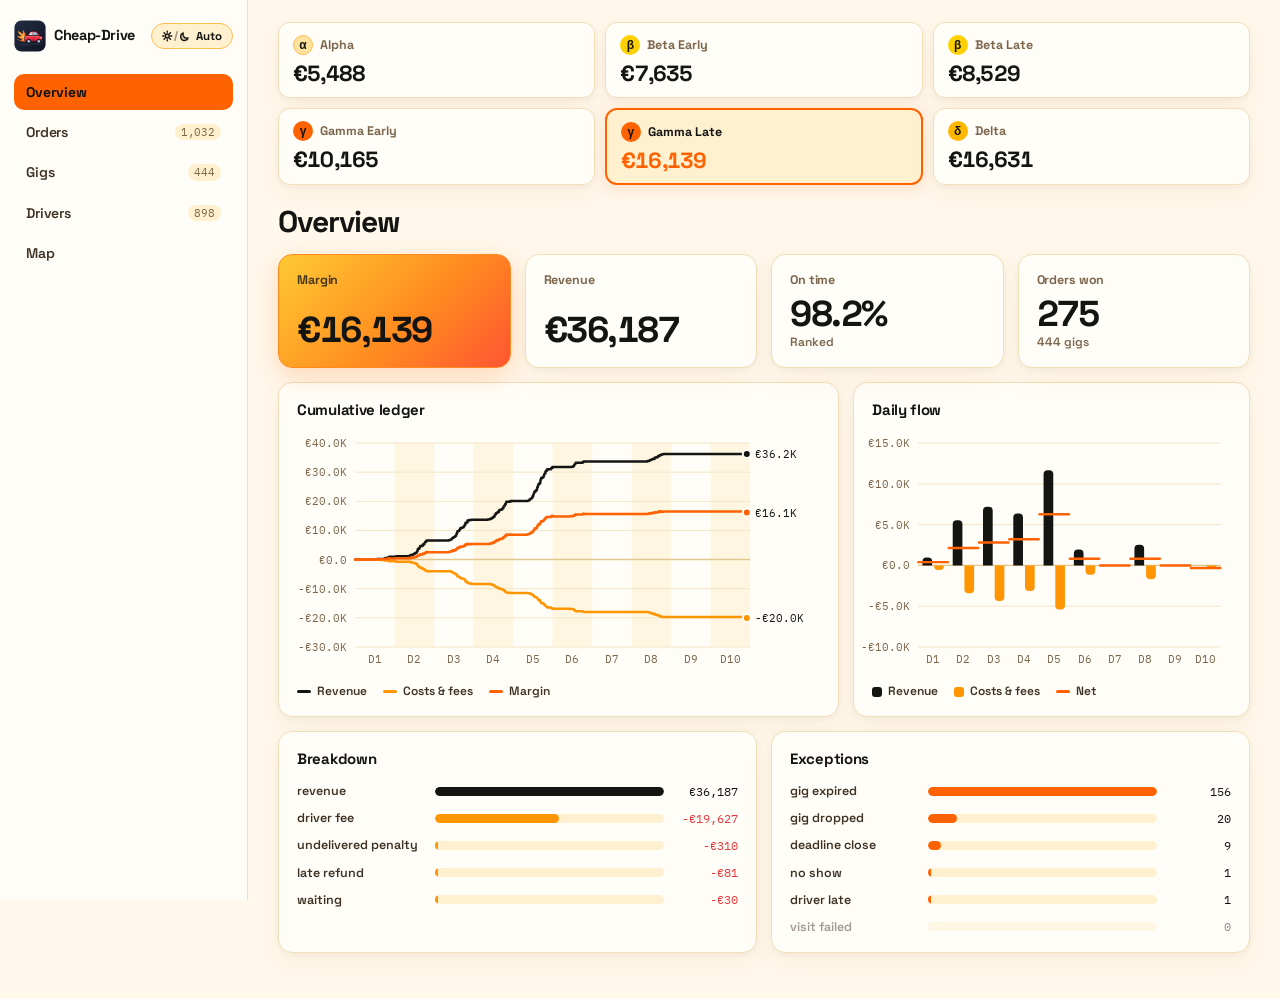
==== index.html @ 409c672a "fix(pages): align Places bottom flush with map bottom" ====
<!doctype html>
<html lang="en">
<head>
<meta charset="utf-8">
<meta name="viewport" content="width=device-width, initial-scale=1">
<meta http-equiv="Content-Security-Policy" content="default-src 'none'; script-src 'unsafe-inline'; style-src 'unsafe-inline'; img-src data: blob:; font-src data:; connect-src 'none'; object-src 'none'; base-uri 'none'; form-action 'none'">
<meta name="color-scheme" content="light dark">
<link rel="icon" href="data:image/svg+xml,%3Csvg xmlns='http://www.w3.org/2000/svg' viewBox='0 0 32 32'%3E%3Crect width='32' height='32' rx='8' fill='%23141413'/%3E%3Cpath d='M5 20.5h22l-2.6-7.2A3 3 0 0 0 21.6 11H10.4a3 3 0 0 0-2.8 2.3L5 20.5Z' fill='%23FF6200'/%3E%3Ccircle cx='10.5' cy='21' r='3.2' fill='%23FFD000'/%3E%3Ccircle cx='21.5' cy='21' r='3.2' fill='%23FFD000'/%3E%3C/svg%3E">
<title>Cheap-Drive</title>
<style>@font-face {
  font-family: "Space Grotesk";
  font-style: normal;
  font-weight: 300 700;
  font-display: block;
  src: url("[data-uri]") format("truetype");
}
@font-face {
  font-family: "IBM Plex Mono";
  font-style: normal;
  font-weight: 400 600;
  font-display: block;
  src: url("[data-uri]") format("truetype");
}
/* Cheap-Drive Dispatch Telemetry — Sunlit Citrus, Marigold & Carbon Ink */
:root {
  color-scheme: light;
  --bg: #FFF8EB;
  --surface: #FFFDF8;
  --surface-2: #FFF1D0;
  --surface-3: #FFE29E;
  --line: #F2DFB8;
  --line-strong: #FFBE4F;
  --ink: #141413;
  --ink-2: #3E3224;
  --muted: #7C664C;
  --brand: #FF6200;
  --brand-2: #FFB700;
  --sunburst: #FFD000;
  --link: #D94E00;
  --focus: #FF6200;
  --pos: #0C8A52;
  --neg: #E5383B;
  --good: #0C8A52;
  --warn: #D97706;
  --serious: #FF6200;
  --critical: #E5383B;
  --good-bg: #E3F7EC;
  --warn-bg: #FFF0C2;
  --crit-bg: #FFE5E5;
  --info-bg: #FFEAB8;
  --s-net: #FF6200;
  --s-cost: #FF9500;
  --s-rev: #141413;
  --grid: #F4E5C5;
  --axis: #E2C68D;
  --heat-0: #FFF2D2;
  --heat-1: #FFE194;
  --heat-2: #FFC933;
  --heat-3: #FF9500;
  --heat-4: #FF6200;
  --heat-5: #E5383B;
  --shadow: 0 2px 6px rgb(20 20 19 / 4%), 0 10px 28px rgb(180 110 10 / 6%);
  --shadow-pop: 0 20px 60px rgb(20 20 19 / 22%);
  --radius: 14px;
  --radius-sm: 8px;
  --sans: 'Space Grotesk', -apple-system, BlinkMacSystemFont, "Segoe UI", Roboto, sans-serif;
  --mono: 'IBM Plex Mono', ui-monospace, SFMono-Regular, Menlo, Consolas, monospace;
  --side: 248px;
  font-family: var(--sans);
  font-size: 14px;
  line-height: 1.45;
}

@media (prefers-color-scheme: dark) {
  :root:not([data-theme="light"]) {
    color-scheme: dark;
    --bg: #141413;
    --surface: #1D1C1A;
    --surface-2: #272521;
    --surface-3: #353028;
    --line: #2F2C27;
    --line-strong: #4E4538;
    --ink: #FFF8E8;
    --ink-2: #D8CEBE;
    --muted: #968B7A;
    --brand: #FF6200;
    --brand-2: #FFD23F;
    --sunburst: #FFD23F;
    --link: #FFB700;
    --focus: #FFD23F;
    --pos: #34D399;
    --neg: #FF6B6B;
    --good: #34D399;
    --warn: #FFB700;
    --critical: #FF5544;
    --good-bg: #132A20;
    --warn-bg: #2E2412;
    --crit-bg: #321818;
    --info-bg: #2C2315;
    --s-net: #FFD23F;
    --s-cost: #FF4D3A;
    --s-rev: #FF6200;
    --grid: #262420;
    --axis: #453F35;
    --heat-0: #24221E;
    --heat-1: #4A3818;
    --heat-2: #8A5A10;
    --heat-3: #D97706;
    --heat-4: #FF6200;
    --heat-5: #FFD23F;
    --shadow: 0 2px 8px rgb(0 0 0 / 36%);
    --shadow-pop: 0 24px 80px rgb(0 0 0 / 68%);
  }
}

:root[data-theme="dark"] {
  color-scheme: dark;
  --bg: #141413;
  --surface: #1D1C1A;
  --surface-2: #272521;
  --surface-3: #353028;
  --line: #2F2C27;
  --line-strong: #4E4538;
  --ink: #FFF8E8;
  --ink-2: #D8CEBE;
  --muted: #968B7A;
  --brand: #FF6200;
  --brand-2: #FFD23F;
  --sunburst: #FFD23F;
  --link: #FFB700;
  --focus: #FFD23F;
  --pos: #34D399;
  --neg: #FF6B6B;
  --good: #34D399;
  --warn: #FFB700;
  --critical: #FF5544;
  --good-bg: #132A20;
  --warn-bg: #2E2412;
  --crit-bg: #321818;
  --info-bg: #2C2315;
  --s-net: #FFD23F;
  --s-cost: #FF4D3A;
  --s-rev: #FF6200;
  --grid: #262420;
  --axis: #453F35;
  --heat-0: #24221E;
  --heat-1: #4A3818;
  --heat-2: #8A5A10;
  --heat-3: #D97706;
  --heat-4: #FF6200;
  --heat-5: #FFD23F;
  --shadow: 0 2px 8px rgb(0 0 0 / 36%);
  --shadow-pop: 0 24px 80px rgb(0 0 0 / 68%);
}

* { box-sizing: border-box; }
html { background: var(--bg); }
body { margin: 0; background: var(--bg); color: var(--ink); -webkit-font-smoothing: antialiased; }
button, input, select { font: inherit; color: inherit; }
button, select { cursor: pointer; }
h1, h2, h3 { margin: 0; color: var(--ink); }
p { margin: 0; }
a { color: var(--link); }
[hidden] { display: none !important; }
:focus-visible { outline: 2px solid var(--focus); outline-offset: 2px; }

/* Controls */
.btn, button {
  display: inline-flex; align-items: center; gap: 6px;
  border: 1.5px solid var(--line-strong); background: var(--surface);
  padding: 6px 12px; border-radius: var(--radius-sm); font-size: 12px; font-weight: 600;
  line-height: 1.3; transition: background .12s, border-color .12s, transform .08s;
}
button:hover { background: var(--surface-2); border-color: var(--brand); }
button:disabled { opacity: .42; cursor: default; background: var(--surface); border-color: var(--line); }
input, select {
  background-color: var(--surface); border: 1.5px solid var(--line-strong); border-radius: var(--radius-sm);
  padding: 6px 10px; min-width: 0; font-size: 13px; height: 34px; font-weight: 500;
}
select {
  appearance: none; -webkit-appearance: none;
  padding-right: 30px;
  background-image: url("data:image/svg+xml,%3Csvg xmlns='http://www.w3.org/2000/svg' viewBox='0 0 12 12' fill='none' stroke='%23968B7A' stroke-width='1.8' stroke-linecap='round' stroke-linejoin='round'%3E%3Cpath d='M2.5 4.5 6 8l3.5-3.5'/%3E%3C/svg%3E");
  background-repeat: no-repeat;
  background-position: right 10px center;
  background-size: 12px 12px;
}
input::placeholder { color: var(--muted); }
input:focus, select:focus { outline: 2px solid var(--focus); outline-offset: -1px; border-color: transparent; }
.link {
  color: var(--brand); background: none; border: 0; padding: 0; border-radius: 4px;
  font-size: inherit; font-weight: 600; text-align: left;
}
.link:hover { background: none; color: var(--ink); text-decoration: underline; }
.link.id { font-family: var(--mono); font-size: 12px; font-weight: 600; }
.more { margin-top: 12px; font-size: 12px; font-weight: 700; display: inline-flex; align-items: center; gap: 4px; }
kbd {
  font-family: var(--mono); font-size: 10px; color: var(--muted);
  border: 1px solid var(--line-strong); border-bottom-width: 2px; border-radius: 4px; padding: 0 5px;
}
.skip { position: fixed; left: 16px; top: -9999px; opacity: 0; pointer-events: none; z-index: 50; background: var(--surface); padding: 10px 14px; border-radius: var(--radius-sm); }
.skip:focus { top: 12px; opacity: 1; pointer-events: auto; }

/* Sidebar Shell */
.sidebar {
  position: fixed; inset: 0 auto 0 0; width: var(--side); z-index: 10;
  display: flex; flex-direction: column; gap: 14px;
  background: var(--surface); border-right: 1.5px solid var(--line);
  padding: 18px 14px; overflow-y: auto;
}
.sidebar-top { display: flex; align-items: center; justify-content: space-between; gap: 6px; }
.brand { display: flex; align-items: center; gap: 8px; padding: 2px 0; min-width: 0; }
.brand-icon svg { width: 32px; height: 32px; display: block; flex: none; }
.brand strong { display: block; font-size: 14.5px; font-weight: 700; letter-spacing: -.025em; white-space: nowrap; }
.brand span { display: block; font-size: 11px; font-weight: 600; color: var(--brand); letter-spacing: .01em; }
.run-card { display: none !important; }
nav { display: flex; flex-direction: column; gap: 4px; margin-top: 6px; }
.nav-group { display: none; }
nav button {
  justify-content: space-between; width: 100%; border: 0; background: transparent;
  color: var(--ink-2); padding: 9px 12px; font-size: 14px; font-weight: 600;
  border-radius: 10px; position: relative; letter-spacing: -.01em;
}
nav button:hover { background: var(--surface-2); color: var(--ink); }
nav button .count {
  font-family: var(--mono); font-size: 11px; color: var(--muted);
  font-variant-numeric: tabular-nums; font-weight: 600;
  background: var(--surface-2); padding: 1px 6px; border-radius: 999px;
}
nav button.active {
  background: var(--brand); color: #141413; font-weight: 700;
}
nav button.active .count {
  background: rgb(20 20 19 / 18%); color: #141413;
}
.side-bottom { display: none !important; }

/* Main Content */
main { margin-left: var(--side); padding: 22px 30px 32px; max-width: calc(var(--side) + 1680px); min-width: 0; }

/* Multi-Run Switcher */
.demo-bar {
  margin-bottom: 20px;
}
.run-switcher {
  display: grid; grid-template-columns: repeat(6, minmax(0, 1fr)); gap: 10px;
}
.run-btn {
  display: flex; flex-direction: column; align-items: flex-start; gap: 4px;
  padding: 12px 14px; border-radius: 12px; border: 1.5px solid var(--line);
  background: var(--surface); text-align: left; position: relative; min-width: 0;
  box-shadow: var(--shadow);
}
.run-btn:hover {
  background: var(--surface-2); border-color: var(--line-strong);
}
.run-btn.active {
  background: var(--surface-2); border: 2px solid var(--brand);
  box-shadow: 0 4px 16px rgb(255 98 0 / 16%);
  padding: 11.5px 13.5px;
}
.run-btn-top {
  display: flex; align-items: center; gap: 7px; width: 100%; min-width: 0;
}
.greek {
  width: 20px; height: 20px; border-radius: 50%; flex: none;
  display: inline-grid; place-items: center;
  font-family: var(--sans); font-size: 12px; font-weight: 700; line-height: 1;
}
.greek.alpha { background: var(--surface-3); color: var(--ink); border: 1.5px solid var(--line-strong); }
.greek.beta { background: #FFD000; color: #141413; }
.greek.gamma { background: #FF6200; color: #141413; }
.greek.delta { background: #FFB700; color: #141413; }
.run-title {
  font-size: 12.5px; font-weight: 700; color: var(--muted);
  white-space: nowrap; overflow: hidden; text-overflow: ellipsis;
}
.run-btn.active .run-title { color: var(--ink); }
.run-margin {
  font-size: 22px; font-weight: 700; letter-spacing: -.035em; color: var(--ink);
  font-variant-numeric: tabular-nums; line-height: 1.1; margin-top: 2px;
}
.run-btn.active .run-margin { color: var(--brand); }
.run-meta, .tour-strip { display: none !important; }

/* Topbar */
.topbar { display: flex; justify-content: space-between; align-items: center; gap: 16px; margin-bottom: 16px; }
#run-label, #subtitle { display: none !important; }
.eyebrow { font-size: 11px; font-weight: 700; text-transform: uppercase; color: var(--brand); letter-spacing: .05em; }
h1 { font-size: 30px; letter-spacing: -.035em; line-height: 1.1; margin: 0; font-weight: 700; }
.top-actions { display: flex; align-items: center; gap: 8px; flex: none; }
.theme-toggle {
  padding: 5px 10px; font-size: 11.5px; font-weight: 700; gap: 6px;
  border-radius: 999px; background: var(--surface-2); border: 1.5px solid var(--line-strong);
  color: var(--ink); flex: none;
}
.theme-toggle:hover { background: var(--brand); color: #141413; border-color: var(--brand); }
.theme-toggle svg { width: auto; height: 14px; display: block; }

.badge {
  display: inline-flex; align-items: center; gap: 5px; font-size: 11px; font-weight: 700;
  padding: 2px 9px 2px 8px; border-radius: 999px; white-space: nowrap; line-height: 1.5;
  background: var(--surface-2); color: var(--ink-2); border: 1px solid var(--line-strong);
}
.badge::before { content: ""; width: 6px; height: 6px; border-radius: 50%; background: var(--muted); flex: none; }
.badge.good { background: var(--good-bg); border-color: transparent; color: var(--ink); }
.badge.good::before { background: var(--good); }
.badge.warn { background: var(--warn-bg); border-color: transparent; color: var(--ink); }
.badge.warn::before { background: var(--warn); }
.badge.bad { background: var(--crit-bg); border-color: transparent; color: var(--ink); }
.badge.bad::before { background: var(--critical); }
.badge.info::before { background: var(--s-net); }
.badge.plain::before { display: none; }
.badge.lg { font-size: 11.5px; padding: 4px 11px 4px 9px; }

.integrity-banner { display: none !important; }
.check { width: 16px; height: 16px; flex: none; border-radius: 50%; display: inline-grid; place-items: center; color: #fff; background: var(--good); }
.check svg { width: 12px; height: 12px; }
.check.warn { background: var(--warn); color: #141413; }
.check.bad { background: var(--critical); }

/* Panels and Overview Grid */
.panel {
  background: var(--surface); border: 1.5px solid var(--line); border-radius: var(--radius);
  padding: 16px 18px; min-width: 0; box-shadow: var(--shadow);
}
.panel-header { display: flex; justify-content: space-between; align-items: center; gap: 12px; margin-bottom: 12px; }
.panel-header h2 { font-size: 15px; font-weight: 700; letter-spacing: -.02em; }
.panel-header p { font-size: 12px; color: var(--muted); margin-top: 2px; }
.panel-header p:empty { display: none; }
.panel h3 { font-size: 13px; font-weight: 700; margin: 16px 0 8px; }
.small, .panel p.small { font-size: 12px; color: var(--muted); margin-top: 8px; line-height: 1.5; }
.muted { color: var(--muted); font-size: 12px; }
.grid { display: grid; grid-template-columns: repeat(12, minmax(0, 1fr)); gap: 14px; margin-bottom: 14px; }
.span-12 { grid-column: span 12; } .span-8 { grid-column: span 8; } .span-7 { grid-column: span 7; }
.span-6 { grid-column: span 6; } .span-5 { grid-column: span 5; } .span-4 { grid-column: span 4; }

/* Hero KPI Cards */
.metrics { display: grid; grid-template-columns: repeat(4, minmax(0, 1fr)); gap: 14px; margin-bottom: 14px; }
.metric {
  position: relative; overflow: hidden; padding: 16px 18px;
  display: flex; flex-direction: column; justify-content: space-between;
}
.metric.accent {
  background: linear-gradient(135deg, #FFC933 0%, #FF8A1F 58%, #FF5533 100%);
  color: #141413; border-color: #FF8A1F;
  box-shadow: 0 8px 24px rgb(255 98 0 / 22%);
}
.metric-label { font-size: 12.5px; color: var(--muted); font-weight: 700; letter-spacing: -.01em; }
.metric.accent .metric-label { color: rgb(20 20 19 / 78%); }
.metric-value {
  font-size: 36px; font-weight: 700; letter-spacing: -.04em;
  margin: 6px 0 2px; line-height: 1.05; font-variant-numeric: tabular-nums;
  overflow-wrap: anywhere;
}
.metric.accent .metric-value,
.metric.accent .metric-value.negative,
.metric.accent .metric-value.positive { color: #141413; }
.metric small { display: block; font-size: 12px; font-weight: 600; color: var(--muted); line-height: 1.3; min-height: 16px; }
.metric small:empty { display: none; }
.metric.accent small { color: rgb(20 20 19 / 80%); }
.negative { color: var(--neg); }
.positive { color: var(--pos); }

.stat-strip { display: none !important; }

/* Charts */
.chart-box { position: relative; width: 100%; }
.chart { display: block; width: 100%; overflow: visible; }
.chart text { fill: var(--muted); font-size: 11px; font-family: var(--mono); font-variant-numeric: tabular-nums; }
.chart text.end-label { fill: var(--ink); font-weight: 600; }
.chart .grid-line { stroke: var(--grid); stroke-width: 1; }
.chart .zero-line { stroke: var(--axis); stroke-width: 1.4; }
.chart .day-band { fill: var(--surface-2); opacity: .55; }
.chart path.series { fill: none; stroke-width: 2.5; stroke-linejoin: round; stroke-linecap: round; }
.chart .crosshair { stroke: var(--line-strong); stroke-width: 1.2; stroke-dasharray: 3 3; }
.chart .hover-dot { stroke: var(--surface); stroke-width: 2; }
.chart .hit { fill: transparent; cursor: crosshair; }
.chart rect.col { cursor: default; }
.chart .col-hit { fill: transparent; }
.chart .col-hit:hover { fill: var(--surface-3); opacity: .38; }
.legend { display: flex; gap: 6px 16px; flex-wrap: wrap; font-size: 12px; font-weight: 600; color: var(--ink-2); margin-top: 10px; }
.legend span { display: inline-flex; align-items: center; gap: 6px; }
.legend i { width: 14px; height: 3.5px; border-radius: 2px; background: var(--legend); display: inline-block; }
.legend i.sq { width: 10px; height: 10px; border-radius: 3px; }
.tip {
  position: fixed; z-index: 60; pointer-events: none; min-width: 156px; max-width: 280px;
  background: var(--surface); border: 1.5px solid var(--line-strong); border-radius: 10px; box-shadow: var(--shadow-pop);
  padding: 9px 11px; font-size: 12px; color: var(--ink);
}
.tip b { display: block; font-size: 11.5px; color: var(--muted); font-weight: 700; margin-bottom: 4px; }
.tip .r { display: flex; justify-content: space-between; gap: 14px; align-items: center; font-variant-numeric: tabular-nums; }
.tip .r span { display: inline-flex; align-items: center; gap: 6px; color: var(--ink-2); font-weight: 500; }
.tip .r strong { font-family: var(--mono); font-size: 11.5px; }
.tip .r i { width: 8px; height: 8px; border-radius: 50%; background: var(--legend); display: inline-block; }

.bar-list { display: grid; gap: 9px; }
.bar-row { display: grid; grid-template-columns: minmax(90px, 128px) minmax(0, 1fr) auto; align-items: center; gap: 10px; font-size: 12.5px; font-weight: 600; }
.bar-row > span:first-child { color: var(--ink-2); overflow: hidden; text-overflow: ellipsis; white-space: nowrap; }
.bar-row.zero { opacity: .48; }
.bar-row.zero .bar-fill { display: none; }
.bar-track { height: 9px; border-radius: 999px; background: var(--surface-2); overflow: hidden; }
.bar-fill { height: 100%; border-radius: 999px; min-width: 3px; }
.bar-value { text-align: right; font-family: var(--mono); font-size: 12px; font-variant-numeric: tabular-nums; font-weight: 600; min-width: 64px; }

.funnel-head { display: flex; align-items: baseline; gap: 8px; margin: 2px 0 10px; }
.funnel-head strong { font-size: 34px; letter-spacing: -.04em; font-weight: 700; color: var(--brand); }
.funnel-head span { color: var(--muted); font-size: 13px; font-weight: 600; }
.segbar { display: flex; height: 12px; gap: 3px; border-radius: 999px; overflow: hidden; margin-bottom: 14px; background: var(--surface-2); }
.segbar > div { height: 100%; min-width: 3px; }
.kv { display: grid; gap: 0; font-size: 13px; }
.kv > div { display: flex; align-items: center; justify-content: space-between; gap: 12px; padding: 7px 0; border-top: 1px solid var(--line); }
.kv > div:first-child { border-top: 0; }
.kv span { display: inline-flex; align-items: center; gap: 8px; color: var(--ink-2); font-weight: 600; }
.kv i { width: 9px; height: 9px; border-radius: 3px; background: var(--legend); display: inline-block; }
.kv b { font-family: var(--mono); font-size: 12.5px; font-weight: 600; font-variant-numeric: tabular-nums; }

.heatmap { display: grid; grid-template-columns: 74px minmax(0, 1fr); gap: 4px 10px; align-items: center; }
.heat-row { display: grid; grid-template-columns: repeat(24, minmax(0, 1fr)); gap: 2px; }
.heat-row button {
  height: 22px; padding: 0; border: 0; border-radius: 4px; background: var(--heat-0); min-width: 0;
}
.heat-row button:hover { outline: 2px solid var(--ink); outline-offset: -1px; }
.heat-row button:disabled { cursor: default; opacity: 1; }
.heat-row button:disabled:hover { outline: 0; }
.heat-label { font-size: 11.5px; font-weight: 600; color: var(--ink-2); white-space: nowrap; font-variant-numeric: tabular-nums; }
.heat-label .short { display: none; }
.download-row { display: flex; flex-wrap: wrap; gap: 8px; }
.heat-hours { display: grid; grid-template-columns: repeat(24, minmax(0, 1fr)); gap: 2px; font-family: var(--mono); font-size: 10.5px; color: var(--muted); font-variant-numeric: tabular-nums; }
.heat-hours span:nth-child(3n+2), .heat-hours span:nth-child(3n+3) { visibility: hidden; }
.heat-legend { display: flex; align-items: center; gap: 5px; font-size: 11.5px; font-weight: 600; color: var(--muted); margin-top: 10px; flex-wrap: wrap; }
.heat-legend i { width: 18px; height: 10px; border-radius: 3px; display: inline-block; }

.mini-table { width: 100%; border-collapse: collapse; font-size: 12.5px; font-variant-numeric: tabular-nums; }
.mini-table th, .mini-table td { padding: 8px 6px; border-bottom: 1px solid var(--line); text-align: right; }
.mini-table th:first-child, .mini-table td:first-child { text-align: left; padding-left: 0; font-family: var(--sans); font-weight: 600; }
.mini-table td:not(:first-child) { font-family: var(--mono); font-size: 12px; }
.mini-table th { font-size: 11.5px; color: var(--muted); font-weight: 700; }
.mini-table td:first-child { color: var(--ink-2); }
.notice {
  border: 1.5px solid var(--line-strong); border-left: 4px solid var(--brand); background: var(--warn-bg);
  padding: 9px 12px; border-radius: var(--radius-sm); font-size: 12.5px; line-height: 1.5; color: var(--ink);
  margin: 0 0 14px; font-weight: 500;
}
.callout {
  font-size: 13px; color: var(--ink); line-height: 1.55; background: var(--surface-2);
  border: 1px solid var(--line-strong); border-radius: var(--radius-sm); padding: 10px 13px; margin-bottom: 12px; font-weight: 500;
}

/* Explorer */
.section-intro:empty { display: none; }
.filters {
  background: var(--surface); border: 1.5px solid var(--line); border-radius: var(--radius);
  padding: 12px; box-shadow: var(--shadow); display: grid; gap: 10px;
}
.filter-main { display: flex; gap: 8px; align-items: center; }
.search { position: relative; flex: 1; display: block; }
.search .lbl { position: absolute; width: 1px; height: 1px; overflow: hidden; clip: rect(0 0 0 0); white-space: nowrap; }
.search svg { position: absolute; left: 11px; top: 10px; width: 15px; height: 15px; color: var(--muted); pointer-events: none; }
.search input { width: 100%; height: 36px; padding-left: 34px; padding-right: 36px; font-size: 13.5px; }
.search kbd { position: absolute; right: 10px; top: 9px; }
.filters-toggle { display: inline-flex; }
.filters:not(.expanded) .filter-grid { display: none; }
.filter-grid { display: grid; grid-template-columns: repeat(auto-fit, minmax(120px, 1fr)); gap: 8px 10px; }
.filter-grid label { display: grid; gap: 4px; font-size: 11.5px; font-weight: 600; color: var(--muted); min-width: 0; }
.filter-grid input, .filter-grid select { width: 100%; }
.chips { display: flex; flex-wrap: wrap; gap: 6px; margin: 10px 0 0; }
.chips:empty { display: none; }
.chip {
  border-radius: 999px; padding: 3px 7px 3px 11px; font-size: 12px; font-weight: 600;
  background: var(--surface-3); border: 1.5px solid var(--line-strong); gap: 6px;
}
.chip:hover { background: var(--surface-2); border-color: var(--brand); }
.chip b { font-weight: 700; }
.chip .x { width: 16px; height: 16px; border-radius: 50%; display: inline-grid; place-items: center; background: var(--surface); color: var(--ink); font-size: 11px; }
.distribution { display: none !important; }

.table-toolbar { display: flex; justify-content: space-between; align-items: center; gap: 10px 16px; margin: 14px 0 8px; flex-wrap: wrap; }
.table-toolbar > div { display: flex; align-items: center; gap: 10px; flex-wrap: wrap; }
#row-count { font-size: 13px; font-weight: 700; font-variant-numeric: tabular-nums; }
#sort-info { font-size: 12px; color: var(--muted); }
.table-toolbar label { font-size: 12px; font-weight: 600; color: var(--muted); display: inline-flex; align-items: center; gap: 6px; }
.table-toolbar select { height: 30px; padding: 3px 26px 3px 9px; font-size: 12px; background-position: right 8px center; }
.table-wrap {
  overflow: auto; border: 1.5px solid var(--line); border-radius: var(--radius); background: var(--surface);
  max-height: max(480px, calc(100dvh - 150px)); box-shadow: var(--shadow);
}
#table { width: 100%; border-collapse: separate; border-spacing: 0; white-space: nowrap; font-size: 12.5px; font-variant-numeric: tabular-nums; }
#table th {
  position: sticky; top: 0; z-index: 2; background: var(--surface-2); text-align: left; padding: 0;
  border-bottom: 1.5px solid var(--line-strong); font-weight: 700;
}
#table th button {
  width: 100%; min-height: 36px; border: 0; border-radius: 0; background: transparent; justify-content: flex-start;
  padding: 8px 12px; font-size: 11.5px; font-weight: 700; color: var(--ink-2); gap: 4px; white-space: nowrap;
}
#table th button:hover { background: var(--surface-3); color: var(--ink); }
#table th.numeric button { justify-content: flex-end; }
#table th .arrow { color: var(--muted); font-size: 10px; width: 9px; display: inline-block; }
#table th[aria-sort="ascending"] button, #table th[aria-sort="descending"] button { color: var(--ink); }
#table th[aria-sort="ascending"] .arrow, #table th[aria-sort="descending"] .arrow { color: var(--brand); }
#table td { padding: 8px 12px; border-bottom: 1px solid var(--line); max-width: 420px; vertical-align: top; }
#table tbody tr:last-child td { border-bottom: 0; }
#table tbody tr:hover td { background: var(--surface-2); }
#table tbody tr.clickable { cursor: pointer; }
#table td.wrap { white-space: normal; min-width: 180px; line-height: 1.45; color: var(--ink-2); }
#table td.numeric { text-align: right; font-family: var(--mono); font-size: 12px; }
#table td.narrow { white-space: normal; min-width: 120px; max-width: 170px; }
#table td.mono, .mono { font-family: var(--mono); font-size: 12px; }
.when { white-space: nowrap; }
.when .day { color: var(--muted); font-weight: 500; }
.when .clock { font-family: var(--mono); font-size: 12px; font-weight: 600; margin-left: 2px; }
.unavail { color: var(--muted); font-style: italic; }
.cell-stack { display: flex; flex-wrap: wrap; gap: 4px 8px; }
#table details summary { font-size: 12px; color: var(--brand); font-weight: 600; }
.empty {
  padding: 46px 20px; text-align: center; color: var(--muted); background: var(--surface);
  border: 1.5px dashed var(--line-strong); border-radius: var(--radius);
}
.empty strong { color: var(--ink); display: block; margin-bottom: 4px; font-size: 15px; }
.empty p { font-size: 12.5px; }
.pagination { display: flex; flex-wrap: wrap; justify-content: space-between; align-items: center; gap: 10px; padding: 12px 0 4px; font-size: 12px; font-weight: 600; color: var(--muted); }
.pagination > div { display: flex; align-items: center; gap: 6px; }
.pagination input { width: 64px; height: 30px; text-align: center; margin: 0 4px; font-family: var(--mono); }
.pagination label { display: inline-flex; align-items: center; }
#page-info { font-variant-numeric: tabular-nums; }
#filter-help { display: none !important; }

/* Detail Drawer */
dialog {
  margin: 0 0 0 auto; inset: 0 0 0 auto; height: auto; max-height: none; width: min(980px, 100%);
  background: var(--bg); color: var(--ink); border: 0; border-left: 2px solid var(--line-strong);
  padding: 0; box-shadow: var(--shadow-pop); overflow-y: auto; overscroll-behavior: contain;
}
dialog::backdrop { background: rgb(20 20 19 / 52%); backdrop-filter: blur(2px); }
.dialog-top {
  position: sticky; top: 0; z-index: 5; display: flex; justify-content: space-between; align-items: flex-start; gap: 14px;
  background: var(--surface); border-bottom: 1.5px solid var(--line); padding: 16px 22px 14px;
}
.dialog-top h2 { font-size: 22px; letter-spacing: -.025em; margin-top: 2px; font-family: var(--mono); font-weight: 700; overflow-wrap: anywhere; }
.dialog-actions { display: flex; gap: 6px; flex: none; }
#detail-crumbs { display: flex; gap: 6px; align-items: center; flex-wrap: wrap; margin-top: 8px; }
#detail-crumbs:empty { display: none; }
#detail-body { padding: 18px 22px 30px; display: grid; gap: 14px; }
#detail-body > * { min-width: 0; }
.detail-stats { display: grid; grid-template-columns: repeat(auto-fit, minmax(150px, 1fr)); gap: 0; border: 1.5px solid var(--line); border-radius: var(--radius); background: var(--surface); overflow: hidden; }
.detail-stats > div { padding: 11px 14px; border-right: 1px solid var(--line); border-bottom: 1px solid var(--line); margin: 0 -1px -1px 0; min-width: 0; }
.detail-stats span { display: block; font-size: 11.5px; font-weight: 600; color: var(--muted); }
.detail-stats b { font-size: 16px; font-weight: 700; font-variant-numeric: tabular-nums; overflow-wrap: anywhere; }
.detail-grid { display: grid; grid-template-columns: repeat(auto-fit, minmax(300px, 1fr)); gap: 12px; }
.leg-route { display: flex; align-items: center; gap: 8px; font-weight: 700; font-size: 14px; margin-bottom: 10px; flex-wrap: wrap; }
.leg-route .arrow { color: var(--brand); }
dl { display: grid; grid-template-columns: minmax(120px, 1fr) minmax(0, 2.4fr); gap: 0; font-size: 12.5px; margin: 0; }
dt, dd { padding: 6px 0; border-top: 1px solid var(--line); }
dl > dt:first-of-type, dl > dt:first-of-type + dd { border-top: 0; }
dt { color: var(--muted); font-weight: 600; padding-right: 12px; }
dd { margin: 0; overflow-wrap: anywhere; font-variant-numeric: tabular-nums; font-weight: 500; }
pre {
  white-space: pre-wrap; overflow-wrap: anywhere; font-family: var(--mono); font-size: 11.5px; line-height: 1.6;
  background: var(--surface-2); padding: 12px 14px; border-radius: var(--radius-sm); border: 1px solid var(--line);
  max-height: 460px; overflow: auto; margin: 8px 0 0; color: var(--ink);
}
details.raw { background: var(--surface); border: 1.5px solid var(--line); border-radius: var(--radius); padding: 0 14px; }
details.raw > summary { padding: 11px 0; font-weight: 700; font-size: 12.5px; cursor: pointer; overflow-wrap: anywhere; }
details.raw[open] { padding-bottom: 12px; }
details.raw pre { margin-top: 0; }
summary { cursor: pointer; }
.history { background: var(--surface); border: 1.5px solid var(--line); border-radius: var(--radius); overflow: hidden; }
.history-controls { display: flex; flex-wrap: wrap; align-items: center; gap: 8px; padding: 10px 12px; border-bottom: 1px solid var(--line); background: var(--surface-2); font-size: 12px; color: var(--muted); }
.history-controls input { flex: 1; min-width: 160px; height: 32px; }
.history-controls .status { font-family: var(--mono); font-variant-numeric: tabular-nums; }
.history-day { font-size: 11px; font-weight: 700; letter-spacing: .05em; text-transform: uppercase; color: var(--brand); padding: 10px 14px 4px; background: var(--surface); }
.history-row {
  display: grid; grid-template-columns: 58px minmax(120px, 170px) minmax(0, 1fr) auto; gap: 12px; align-items: baseline;
  padding: 7px 14px; font-size: 12.5px; border-top: 1px solid var(--line);
}
.history-row:hover { background: var(--surface-2); }
.history-row .clock { font-family: var(--mono); font-size: 12px; font-weight: 600; }
.history-row > span { overflow-wrap: anywhere; min-width: 0; color: var(--ink-2); }
.history-row .badge { justify-self: start; max-width: 100%; overflow: hidden; text-overflow: ellipsis; }
.history .empty-note { padding: 18px 14px; }

/* Source and Context */
.integrity-grid { display: grid; grid-template-columns: repeat(3, minmax(0, 1fr)); gap: 12px; margin-bottom: 12px; }
.status-card { display: flex; gap: 12px; align-items: flex-start; }
.status-card .check { width: 22px; height: 22px; margin-top: 2px; }
.status-card .check svg { width: 15px; height: 15px; }
.status-card span { font-size: 12px; font-weight: 600; color: var(--muted); display: block; }
.status-card strong { display: block; font-size: 16px; font-weight: 700; margin: 1px 0 3px; }
.hash { font-family: var(--mono); word-break: break-all; font-size: 12px; color: var(--ink); background: var(--surface-2); padding: 8px 10px; border-radius: var(--radius-sm); }
.diag-list { margin: 0; padding: 0; list-style: none; font-size: 12.5px; }
.diag-list li { display: flex; justify-content: space-between; gap: 12px; padding: 8px 0; border-top: 1px solid var(--line); }
.diag-list li:first-child { border-top: 0; }
.stack { display: grid; gap: 12px; margin-bottom: 12px; }
.capture-grid { display: none !important; }
.capture-row { display: flex; justify-content: space-between; align-items: center; gap: 10px; border-top: 1px solid var(--line); padding: 8px 0; font-size: 12.5px; }
.capture-row button { font-size: 11.5px; }
.map-layout { display: grid; grid-template-columns: minmax(0, 1fr) 284px; gap: 18px; align-items: start; }
.map-side { display: flex; flex-direction: column; min-height: 0; overflow: hidden; }
.map-side h3 { flex: none; margin: 0 0 8px; }
.map-side h3:not(:first-child) { margin-top: 14px; }
.map-svg { display: block; width: 100%; height: auto; background: var(--surface-2); border-radius: var(--radius-sm); border: 1.5px solid var(--line-strong); }
.map-svg text { fill: var(--ink); font-size: 11px; font-weight: 700; font-family: var(--sans); paint-order: stroke; stroke: var(--surface-2); stroke-width: 3px; stroke-linejoin: round; pointer-events: none; }
.map-svg line { stroke: var(--line-strong); stroke-width: 1.6; opacity: .55; }
.map-svg circle { fill: var(--brand); stroke: var(--surface); stroke-width: 2; fill-opacity: .9; }
.finland-border { fill: var(--surface-3); fill-opacity: .22; stroke: var(--line-strong); stroke-width: 1.5; stroke-linejoin: round; }
.pulse-ring { fill: none; stroke: var(--brand-2); stroke-width: 2; pointer-events: none; }
.route-glow { fill: none; stroke: var(--brand); stroke-width: 8; stroke-linecap: round; stroke-linejoin: round; opacity: .26; pointer-events: none; }
.route-glow.paired { stroke: var(--sunburst); opacity: .34; }
.route-trail { fill: none; stroke: var(--brand); stroke-width: 3.2; stroke-linecap: round; stroke-linejoin: round; pointer-events: none; }
.route-trail.paired { stroke: var(--sunburst); }
.car-sprite { cursor: pointer; }
.car-body { fill: var(--brand); stroke: #141413; stroke-width: 1.4; }
.car-sprite.paired .car-body { fill: var(--sunburst); stroke: #141413; }
.car-glass { fill: #141413; opacity: .82; }
.replay-bar {
  display: grid; gap: 10px; margin-bottom: 12px; padding: 11px 13px;
  background: var(--surface-2); border: 1.5px solid var(--line); border-radius: var(--radius-sm);
}
.replay-controls { display: flex; align-items: center; gap: 10px; flex-wrap: wrap; }
.replay-play {
  background: var(--brand); color: #141413; border-color: var(--brand);
  font-weight: 700; min-width: 86px; justify-content: center;
}
.replay-play:hover { background: var(--brand-2); border-color: var(--brand-2); color: #141413; }
.replay-slider {
  flex: 1; min-width: 140px; height: 8px; padding: 0; border: 0;
  accent-color: var(--brand); background: var(--surface-3); border-radius: 999px; cursor: pointer;
}
.speed-pills { display: inline-flex; gap: 4px; }
.speed-pill { padding: 4px 8px; font-family: var(--mono); font-size: 11px; border-radius: 999px; }
.speed-pill.active { background: var(--brand); color: #141413; border-color: var(--brand); font-weight: 700; }
.road-toggle { display: inline-flex; align-items: center; gap: 6px; font-size: 12px; font-weight: 600; color: var(--muted); cursor: pointer; }
.road-toggle input { width: 15px; height: 15px; padding: 0; accent-color: var(--brand); }
.replay-stats {
  display: grid; grid-template-columns: repeat(4, minmax(0, 1fr)); gap: 8px;
  padding-top: 8px; border-top: 1px solid var(--line);
}
.replay-stat span { display: block; font-size: 10.5px; font-weight: 600; color: var(--muted); }
.replay-stat b { font-family: var(--mono); font-size: 13px; font-weight: 700; color: var(--ink); font-variant-numeric: tabular-nums; }
.active-cars-list {
  flex: 0 0 284px; height: 284px; display: flex; flex-direction: column; gap: 6px;
  overflow-y: auto; padding-right: 2px;
}
.active-car-item {
  flex: none; width: 100%; display: grid; gap: 4px; text-align: left; padding: 8px 10px;
  background: var(--surface-2); border: 1.5px solid var(--line); border-radius: 9px;
}
.active-car-item:hover { border-color: var(--brand); }
.ac-top { display: flex; justify-content: space-between; align-items: center; gap: 6px; width: 100%; }
.ac-top strong { font-size: 12.5px; color: var(--ink); overflow: hidden; text-overflow: ellipsis; white-space: nowrap; }
.ac-tag {
  font-family: var(--mono); font-size: 10px; font-weight: 700; padding: 1px 6px;
  border-radius: 999px; background: var(--surface); color: var(--muted); border: 1px solid var(--line-strong);
}
.ac-tag.paired { background: var(--sunburst); color: #141413; border-color: var(--sunburst); }
.ac-route { display: flex; justify-content: space-between; gap: 6px; font-size: 11.5px; color: var(--ink-2); width: 100%; }
.ac-bar { width: 100%; height: 4px; background: var(--surface); border-radius: 999px; overflow: hidden; }
.ac-fill { height: 100%; background: var(--brand); border-radius: 999px; }
.ac-fill.paired { background: var(--sunburst); }
.place-list { flex: 1 1 0; min-height: 0; overflow-y: auto; font-size: 12.5px; border-bottom: 1px solid var(--line); }
.place-list .r { display: grid; grid-template-columns: minmax(0, 1fr) 46px 46px; gap: 8px; padding: 6px 0; border-top: 1px solid var(--line); font-variant-numeric: tabular-nums; }
.place-list .r span:not(:first-child) { text-align: right; font-family: var(--mono); font-size: 12px; }
.place-list .h { color: var(--muted); font-size: 11.5px; border-top: 0; font-weight: 700; }

footer { display: none !important; }

/* Responsive */
@media (min-width: 1700px) {
  main { padding: 26px 40px 32px; }
  .metric-value { font-size: 40px; }
}
@media (max-width: 1380px) {
  .run-switcher { grid-template-columns: repeat(3, minmax(0, 1fr)); }
  .stat-strip { grid-template-columns: repeat(3, minmax(0, 1fr)); }
  .stat-strip > div:nth-child(4) { border-left: 0; }
  .stat-strip > div:nth-child(n+4) { border-top: 1px solid var(--line); }
  .capture-grid { grid-template-columns: repeat(2, minmax(0, 1fr)); }
}
@media (max-width: 1100px) {
  :root { --side: 206px; }
  main { padding: 20px 22px; }
  .span-8, .span-7, .span-6, .span-5, .span-4, .span-4.flex-3 { grid-column: span 12; }
  .metrics { grid-template-columns: repeat(2, minmax(0, 1fr)); }
  .map-layout { grid-template-columns: 1fr; }
  .map-side { height: auto !important; }
  .place-list { max-height: 320px; flex: none; }
}
@media (max-width: 900px) {
  .sidebar {
    position: sticky; top: 0; inset: auto; width: auto; flex-direction: row; flex-wrap: wrap; align-items: center;
    gap: 8px 12px; padding: 10px 14px 0; border-right: 0; border-bottom: 1.5px solid var(--line); overflow: visible;
  }
  .sidebar-top { width: 100%; justify-content: space-between; }
  .brand { padding: 0; }
  .brand-icon svg { width: 30px; height: 30px; }
  .brand strong { font-size: 14px; }
  .run-card { display: none; }
  nav {
    order: 3; flex: 1 0 100%; flex-direction: row; gap: 4px; overflow-x: auto; scrollbar-width: none;
    margin: 0 -14px; padding: 0 14px 8px;
  }
  nav::-webkit-scrollbar { display: none; }
  nav button { width: auto; white-space: nowrap; padding: 6px 11px; gap: 7px; border-radius: 999px; font-size: 12.5px; }
  .side-bottom { margin: 0 0 0 auto; display: flex; gap: 6px; align-items: center; }
  .export-row { display: flex; gap: 6px; }
  .export-row button { width: auto; font-size: 11px; padding: 5px 8px; }
  main { margin-left: 0; padding: 16px 14px 24px; }
  .topbar { margin-bottom: 12px; }
  h1 { font-size: 24px; }
  .integrity-grid { grid-template-columns: 1fr; }
  dialog { width: 100%; border-left: 0; }
  .dialog-top { padding: 12px 14px 10px; }
  .dialog-top h2 { font-size: 17px; }
  #detail-body { padding: 14px; }
  .history-row { grid-template-columns: 52px minmax(0, 1fr) auto; }
  .history-row > span:nth-child(3) { grid-column: 2 / 4; grid-row: 2; }
  .filters-toggle { display: inline-flex; }
  .filters:not(.expanded) .filter-grid { display: none; }
}
@media (max-width: 640px) {
  .run-switcher { grid-template-columns: repeat(2, minmax(0, 1fr)); gap: 6px; }
  .run-btn { padding: 8px 9px; }
  .run-margin { font-size: 17px; }
  .tour-strip { gap: 5px; }
  .tour-pill { font-size: 11px; padding: 3px 9px 3px 4px; }
}
@media (max-width: 560px) {
  .side-bottom { display: none; }
  .metrics { gap: 10px; }
  .metric { padding: 13px 14px; }
  .metric-value { font-size: 24px; }
  .stat-strip { grid-template-columns: repeat(2, minmax(0, 1fr)); }
  .stat-strip > div { padding: 8px 12px; }
  .stat-strip > div:nth-child(odd) { border-left: 0; }
  .stat-strip > div:nth-child(n+3) { border-top: 1px solid var(--line); }
  .stat-strip > div:nth-child(4) { border-left: 1px solid var(--line); }
  .panel { padding: 13px 13px; }
  .topbar { flex-direction: row; align-items: center; gap: 8px; }
  .heatmap { grid-template-columns: 50px minmax(0, 1fr); gap: 3px 6px; }
  .heat-row { gap: 1px; }
  .heat-label .long { display: none; }
  .heat-label .short { display: inline; }
  .heat-row button { height: 16px; border-radius: 2px; }
  .heat-hours span:nth-child(3n+1):not(:nth-child(6n+1)) { visibility: hidden; }
  .capture-grid { grid-template-columns: 1fr; }
  .bar-row { grid-template-columns: 96px minmax(0, 1fr) auto; }
  .detail-stats { grid-template-columns: repeat(2, minmax(0, 1fr)); }
  dl { grid-template-columns: minmax(96px, 1fr) minmax(0, 1.6fr); }
  .detail-grid { grid-template-columns: 1fr; }
  .filter-grid { grid-template-columns: repeat(2, minmax(0, 1fr)); }
  .search kbd { display: none; }
  .pagination { justify-content: center; }
  #prev, #next { padding: 6px 8px; }
}

@media print {
  .sidebar, .demo-bar, .filters, .pagination, .distribution, button, footer, .top-actions .theme-toggle { display: none !important; }
  main { margin: 0; padding: 0; }
  .panel, .metric { break-inside: avoid; box-shadow: none; }
  .table-wrap { overflow: visible; max-height: none; }
}
@media (prefers-reduced-motion: reduce) { * { transition: none !important; } }
@media (forced-colors: active) { .badge::before, .dot, .check { forced-color-adjust: none; } }
</style>
</head>
<body>
<a class="skip" href="#main">Skip to report</a>
<aside class="sidebar">
  <div class="sidebar-top">
    <div class="brand"><div class="brand-icon"><svg xmlns="http://www.w3.org/2000/svg" width="640" height="640" viewBox="0 0 640 640" fill="none" role="img" aria-labelledby="brand-title brand-description">
  <title id="brand-title">Cheap-Drive</title>
  <desc id="brand-description">A bright red car speeding to the right with orange and yellow flames streaming behind it, on a dark rounded square.</desc>
  <defs>
    <linearGradient id="brand-background" x1="80" y1="40" x2="560" y2="620" gradientUnits="userSpaceOnUse">
      <stop stop-color="#222B40"/>
      <stop offset="1" stop-color="#101625"/>
    </linearGradient>
    <linearGradient id="brand-fire" x1="64" y1="260" x2="285" y2="410" gradientUnits="userSpaceOnUse">
      <stop stop-color="#FFAA32"/>
      <stop offset="1" stop-color="#FF4B22"/>
    </linearGradient>
    <linearGradient id="brand-paint" x1="385" y1="290" x2="385" y2="424" gradientUnits="userSpaceOnUse">
      <stop stop-color="#FF474B"/>
      <stop offset="1" stop-color="#D71937"/>
    </linearGradient>
    <linearGradient id="brand-glass" x1="341" y1="247" x2="444" y2="301" gradientUnits="userSpaceOnUse">
      <stop stop-color="#C4F1F6"/>
      <stop offset="1" stop-color="#65B4CF"/>
    </linearGradient>
  </defs>

  <rect x="8" y="8" width="624" height="624" rx="144" fill="url(#brand-background)"/>
  <path d="M123 480H554" stroke="#374158" stroke-width="12" stroke-linecap="round"/>
  <path d="M81 480H95M157 510H238M269 510H307" stroke="#374158" stroke-width="8" stroke-linecap="round"/>

  <!-- The flame tips point backwards; the car moves to the right. -->
  <path d="M271 417C213 440 153 430 112 398C141 404 160 393 168 380C112 375 75 345 59 309C96 332 125 330 145 318C102 291 80 252 83 215C115 260 155 261 181 280C174 252 174 225 184 202C205 259 237 280 256 308C277 339 298 390 271 417Z" fill="url(#brand-fire)"/>
  <path d="M261 403C220 417 183 409 159 394C185 392 201 382 201 367C164 361 138 342 125 322C153 332 173 328 187 319C171 300 166 282 168 268C189 298 223 310 241 334C259 358 272 383 261 403Z" fill="#FFCA49"/>
  <path d="M257 389C231 397 212 389 201 379C219 379 227 370 224 359C216 345 207 334 197 327C222 332 246 348 257 367C263 378 264 384 257 389Z" fill="#FFF0A6"/>
  <path d="M66 387L96 401M124 245L133 258" stroke="#FFAE38" stroke-width="9" stroke-linecap="round"/>

  <!-- Roof and windows. -->
  <path d="M271 308L315 245C325 231 337 225 356 225H430C445 225 454 232 464 244L516 307" fill="#EF3346" stroke="#101625" stroke-width="12" stroke-linejoin="round"/>
  <path d="M297 304L332 253C335 248 341 246 349 246H371V304H297Z" fill="url(#brand-glass)"/>
  <path d="M386 246H427C434 246 439 249 443 255L484 304H386V246Z" fill="url(#brand-glass)"/>
  <path d="M341 257L318 292M411 257L438 292" stroke="#E3FAFF" stroke-width="6" stroke-linecap="round" opacity=".65"/>

  <!-- Body, small rear spoiler, lights and trim. -->
  <path d="M224 298H267" stroke="#101625" stroke-width="13" stroke-linecap="round"/>
  <path d="M237 300V318" stroke="#101625" stroke-width="10"/>
  <path d="M238 310H497L543 327C558 333 566 346 566 362V399C566 414 555 425 540 425H238C223 425 211 414 211 399V339C211 323 222 310 238 310Z" fill="url(#brand-paint)" stroke="#101625" stroke-width="12" stroke-linejoin="round"/>
  <path d="M237 333H488" stroke="#FF8A87" stroke-width="8" stroke-linecap="round"/>
  <path d="M389 344V391" stroke="#AD1931" stroke-width="6" stroke-linecap="round"/>
  <path d="M403 350H423" stroke="#101625" stroke-width="6" stroke-linecap="round"/>
  <path d="M217 350H233V372H217" fill="#FFAC4D"/>
  <path d="M536 347H560V367H536C531 367 528 363 528 357C528 351 531 347 536 347Z" fill="#FFF0BE"/>
  <path d="M547 389H567" stroke="#101625" stroke-width="10" stroke-linecap="round"/>
  <path d="M228 412H549" stroke="#A71630" stroke-width="10" stroke-linecap="round"/>

  <!-- Wheels. -->
  <circle cx="295" cy="426" r="48" fill="#101625"/>
  <circle cx="295" cy="426" r="30" fill="#66758C"/>
  <circle cx="295" cy="426" r="20" fill="#E1E8F0"/>
  <circle cx="295" cy="426" r="9" fill="#66758C"/>
  <circle cx="495" cy="426" r="48" fill="#101625"/>
  <circle cx="495" cy="426" r="30" fill="#66758C"/>
  <circle cx="495" cy="426" r="20" fill="#E1E8F0"/>
  <circle cx="495" cy="426" r="9" fill="#66758C"/>
</svg>
</div><div><strong>Cheap-Drive</strong></div></div>
    <button id="theme-toggle" class="theme-toggle" type="button"></button>
  </div>
  <div class="run-card" id="run-card"></div>
  <nav id="nav" aria-label="Report sections"></nav>
  <div class="side-bottom">
    <div class="export-row">
      <button id="export-source" type="button">↓ JSONL</button>
      <button id="export-model" type="button">↓ JSON</button>
    </div>
    <div class="offline" hidden><span class="dot" aria-hidden="true"></span>Offline</div>
    <p id="version" hidden></p>
  </div>
</aside>
<main id="main" tabindex="-1">
  <div id="demo-bar" class="demo-bar" hidden></div>
  <header class="topbar">
    <div><div class="eyebrow" id="run-label" hidden></div><h1 id="title">Overview</h1><p id="subtitle" hidden></p></div>
    <div class="top-actions"><span id="mode" class="badge lg"></span></div>
  </header>
  <div id="integrity-banner" class="integrity-banner" hidden></div>
  <section id="overview"></section>
  <section id="workspace" hidden>
    <div id="section-intro" class="section-intro"></div>
    <form id="filters" class="filters" role="search" autocomplete="off">
      <div class="filter-main">
        <label class="search"><span class="lbl">Search all captured fields</span><svg viewBox="0 0 16 16" aria-hidden="true"><circle cx="7" cy="7" r="4.6" fill="none" stroke="currentColor" stroke-width="1.6"/><path d="M10.5 10.5 14 14" stroke="currentColor" stroke-width="1.6" stroke-linecap="round"/></svg><input id="search" type="search" placeholder="Search order, gig, driver, note…"><kbd aria-hidden="true">/</kbd></label>
        <button id="filters-toggle" class="filters-toggle" type="button" aria-expanded="false" aria-controls="filter-grid">Filters</button>
        <button id="reset" type="button">Reset</button>
      </div>
      <div class="filter-grid" id="filter-grid">
        <label>Day<select id="day"><option value="">All days</option></select></label>
        <label>From<input id="from" type="time" aria-label="From clock time each day"></label>
        <label>To<input id="to" type="time" aria-label="To clock time each day"></label>
        <label>Kind<select id="kind"><option value="">All kinds</option></select></label>
        <label>State<select id="state"><option value="">All states</option></select></label>
      </div>
    </form>
    <div id="active-filters" class="chips" aria-label="Active filters"></div>
    <div id="distribution" class="distribution"></div>
    <div class="table-toolbar">
      <div><strong id="row-count" aria-live="polite"></strong><span id="sort-info"></span></div>
      <div><label>Rows <select id="page-size"><option>50</option><option>100</option><option>250</option><option value="all">All</option></select></label><button id="export-filtered" type="button">↓ Export</button></div>
    </div>
    <div class="table-wrap"><table id="table"><thead></thead><tbody></tbody></table></div>
    <div id="empty" class="empty" hidden><strong>No matching records</strong><p>Reset filters to see all rows.</p></div>
    <div class="pagination">
      <span id="page-info"></span>
      <div><button id="first" type="button" aria-label="First page">«</button><button id="prev" type="button">‹ Prev</button><label>Page <input id="page-number" type="number" min="1" value="1"></label><span id="page-total"></span><button id="next" type="button">Next ›</button><button id="last" type="button" aria-label="Last page">»</button></div>
    </div>
    <p class="muted" id="filter-help" hidden></p>
  </section>
  <section id="captures" hidden></section>
  <footer hidden></footer>
</main>
<dialog id="detail" aria-labelledby="detail-title">
  <div class="dialog-top">
    <div><div id="detail-label" class="eyebrow"></div><h2 id="detail-title"></h2><div id="detail-crumbs"></div></div>
    <div class="dialog-actions"><button id="detail-back" type="button" hidden>‹ Back</button><button id="close-detail" type="button" aria-label="Close details">Close ×</button></div>
  </div>
  <div id="detail-body"></div>
</dialog>
<div id="tip" class="tip" hidden></div>
<script id="report-runs" type="application/json">[{"id":"alpha","badge":"\u03b1","tone":"alpha","title":"Alpha","margin":"\u20ac5,488","meta":"98.1% \u00b7 154 won","default":false,"model":{"version":"0.1.0","source":{"base64":"","sha256":"9ac7acb8bdf5d2a342b712dd3d3528bb38ec1cb71e4db495dd271847299abc13","bytes":3258993,"lines":8397},"records":[{"line":1,"offset":0,"length":423,"value":{"type":"run","level":8},"error":null},{"line":2,"offset":423,"length":315,"value":{"type":"initial_snapshot"},"error":null},{"line":3,"offset":738,"length":81382,"value":{"type":"roster","drivers":[{"id":"r51o-0000","homePlaceId":"helsinki","rating":4.64,"licence":"manual","completedGigs":22,"drops":2},{"id":"r51o-0001","homePlaceId":"tampere","rating":4.39,"licence":"manual","completedGigs":8,"drops":1},{"id":"r51o-0002","homePlaceId":"espoo","rating":4.48,"licence":"manual","completedGigs":42,"drops":2},{"id":"r51o-0003","homePlaceId":"turku","rating":4.31,"licence":"manual","completedGigs":50,"drops":0},{"id":"r51o-0004","homePlaceId":"jyvaskyla","rating":4.93,"licence":"manual","completedGigs":6,"drops":1},{"id":"r51o-0005","homePlaceId":"oulu","rating":4.83,"licence":"manual","completedGigs":14,"drops":1},{"id":"r51o-0006","homePlaceId":"helsinki","rating":4.96,"licence":"manual","completedGigs":50,"drops":1},{"id":"r51o-0007","homePlaceId":"turku","rating":4.93,"licence":"manual","completedGigs":18,"drops":0},{"id":"r51o-0008","homePlaceId":"kuopio","rating":4.88,"licence":"manual","completedGigs":7,"drops":1},{"id":"r51o-0009","homePlaceId":"turku","rating":4.45,"licence":"manual","completedGigs":8,"drops":1},{"id":"r51o-0010","homePlaceId":"helsinki","rating":4.94,"licence":"manual","completedGigs":2,"drops":0},{"id":"r51o-0011","homePlaceId":"vaasa","rating":4.44,"licence":"automatic_only","completedGigs":8,"drops":0},{"id":"r51o-0012","homePlaceId":"lahti","rating":4.44,"licence":"manual","completedGigs":2,"drops":0},{"id":"r51o-0013","homePlaceId":"espoo","rating":4.53,"licence":"manual","completedGigs":6,"drops":0},{"id":"r51o-0014","homePlaceId":"tampere","rating":4.43,"licence":"manual","completedGigs":19,"drops":1},{"id":"r51o-0015","homePlaceId":"tampere","rating":4.73,"licence":"manual","completedGigs":155,"drops":4},{"id":"r51o-0016","homePlaceId":"espoo","rating":4.42,"licence":"manual","completedGigs":74,"drops":5},{"id":"r51o-0017","homePlaceId":"espoo","rating":4.62,"licence":"manual","completedGigs":13,"drops":0},{"id":"r51o-0018","homePlaceId":"jyvaskyla","rating":4.93,"licence":"manual","completedGigs":7,"drops":0},{"id":"r51o-0019","homePlaceId":"helsinki","rating":4.55,"licence":"manual","completedGigs":3,"drops":0},{"id":"r51o-0020","homePlaceId":"helsinki","rating":4.4,"licence":"manual","completedGigs":158,"drops":2},{"id":"r51o-0021","homePlaceId":"espoo","rating":4.66,"licence":"manual","completedGigs":5,"drops":1},{"id":"r51o-0022","homePlaceId":"jyvaskyla","rating":4.74,"licence":"manual","completedGigs":4,"drops":1},{"id":"r51o-0023","homePlaceId":"salo","rating":4.6,"licence":"manual","completedGigs":31,"drops":2},{"id":"r51o-0024","homePlaceId":"jyvaskyla","rating":4.47,"licence":"manual","completedGigs":21,"drops":2},{"id":"r51o-0025","homePlaceId":"helsinki","rating":4.88,"licence":"manual","completedGigs":38,"drops":0},{"id":"r51o-0026","homePlaceId":"lahti","rating":4.44,"licence":"manual","completedGigs":88,"drops":2},{"id":"r51o-0027","homePlaceId":"helsinki","rating":4.43,"licence":"manual","completedGigs":37,"drops":3},{"id":"r51o-0028","homePlaceId":"helsinki","rating":4.67,"licence":"manual","completedGigs":2,"drops":0},{"id":"r51o-0029","homePlaceId":"helsinki","rating":5,"licence":"manual","completedGigs":38,"drops":2},{"id":"r51o-0030","homePlaceId":"helsinki","rating":4.89,"licence":"manual","completedGigs":50,"drops":5},{"id":"r51o-0031","homePlaceId":"espoo","rating":4.95,"licence":"manual","completedGigs":38,"drops":3},{"id":"r51o-0032","homePlaceId":"salo","rating":4.76,"licence":"manual","completedGigs":6,"drops":1},{"id":"r51o-0033","homePlaceId":"helsinki","rating":4.65,"licence":"manual","completedGigs":52,"drops":2},{"id":"r51o-0034","homePlaceId":"helsinki","rating":4.56,"licence":"manual","completedGigs":3,"drops":0},{"id":"r51o-0035","homePlaceId":"helsinki","rating":4.9,"licence":"manual","completedGigs":4,"drops":0},{"id":"r51o-0036","homePlaceId":"espoo","rating":4.52,"licence":"manual","completedGigs":5,"drops":0},{"id":"r51o-0037","homePlaceId":"kouvola","rating":4.64,"licence":"manual","completedGigs":16,"drops":1},{"id":"r51o-0038","homePlaceId":"turku","rating":4.64,"licence":"manual","completedGigs":25,"drops":1},{"id":"r51o-0039","homePlaceId":"espoo","rating":4.39,"licence":"manual","completedGigs":5,"drops":0},{"id":"r51o-0040","homePlaceId":"jyvaskyla","rating":4.72,"licence":"manual","completedGigs":1,"drops":0},{"id":"r51o-0041","homePlaceId":"kouvola","rating":4.68,"licence":"automatic_only","completedGigs":2,"drops":0},{"id":"r51o-0042","homePlaceId":"turku","rating":4.61,"licence":"manual","completedGigs":49,"drops":4},{"id":"r51o-0043","homePlaceId":"hyvinkaa","rating":4.76,"licence":"manual","completedGigs":3,"drops":0},{"id":"r51o-0044","homePlaceId":"espoo","rating":4.31,"licence":"manual","completedGigs":27,"drops":1},{"id":"r51o-0045","homePlaceId":"espoo","rating":4.55,"licence":"automatic_only","completedGigs":1,"drops":0},{"id":"r51o-0046","homePlaceId":"vantaa","rating":4.81,"licence":"manual","completedGigs":146,"drops":3},{"id":"r51o-0047","homePlaceId":"kuopio","rating":4.79,"licence":"manual","completedGigs":3,"drops":0},{"id":"r51o-0048","homePlaceId":"helsinki","rating":4.85,"licence":"manual","completedGigs":25,"drops":2},{"id":"r51o-0049","homePlaceId":"helsinki","rating":5,"licence":"manual","completedGigs":7,"drops":0},{"id":"r51o-0050","homePlaceId":"oulu","rating":4.89,"licence":"automatic_only","completedGigs":7,"drops":1},{"id":"r51o-0051","homePlaceId":"espoo","rating":4.56,"licence":"manual","completedGigs":10,"drops":1},{"id":"r51o-0052","homePlaceId":"jyvaskyla","rating":4.6,"licence":"manual","completedGigs":4,"drops":0},{"id":"r51o-0053","homePlaceId":"helsinki","rating":4.65,"licence":"manual","completedGigs":16,"drops":0},{"id":"r51o-0054","homePlaceId":"espoo","rating":4.91,"licence":"manual","completedGigs":91,"drops":15},{"id":"r51o-0055","homePlaceId":"jyvaskyla","rating":4.45,"licence":"manual","completedGigs":3,"drops":0},{"id":"r51o-0056","homePlaceId":"turku","rating":4.63,"licence":"manual","completedGigs":12,"drops":0},{"id":"r51o-0057","homePlaceId":"espoo","rating":4.91,"licence":"manual","completedGigs":757,"drops":14},{"id":"r51o-0058","homePlaceId":"espoo","rating":4.96,"licence":"manual","completedGigs":63,"drops":4},{"id":"r51o-0059","homePlaceId":"espoo","rating":4.73,"licence":"manual","completedGigs":5,"drops":0},{"id":"r51o-0060","homePlaceId":"turku","rating":4.49,"licence":"automatic_only","completedGigs":4,"drops":0},{"id":"r51o-0061","homePlaceId":"oulu","rating":4.6,"licence":"manual","completedGigs":14,"drops":0},{"id":"r51o-0062","homePlaceId":"tampere","rating":4.83,"licence":"manual","completedGigs":4,"drops":0},{"id":"r51o-0063","homePlaceId":"helsinki","rating":4.42,"licence":"manual","completedGigs":5,"drops":0},{"id":"r51o-0064","homePlaceId":"espoo","rating":4.92,"licence":"manual","completedGigs":4,"drops":0},{"id":"r51o-0065","homePlaceId":"tampere","rating":4.92,"licence":"manual","completedGigs":3,"drops":0},{"id":"r51o-0066","homePlaceId":"tampere","rating":4.86,"licence":"manual","completedGigs":84,"drops":4},{"id":"r51o-0067","homePlaceId":"espoo","rating":4.7,"licence":"automatic_only","completedGigs":4,"drops":0},{"id":"r51o-0068","homePlaceId":"oulu","rating":4.88,"licence":"manual","completedGigs":50,"drops":1},{"id":"r51o-0069","homePlaceId":"espoo","rating":4.6,"licence":"manual","completedGigs":3,"drops":0},{"id":"r51o-0070","homePlaceId":"helsinki","rating":4.4,"licence":"manual","completedGigs":2,"drops":0},{"id":"r51o-0071","homePlaceId":"helsinki","rating":4.69,"licence":"automatic_only","completedGigs":2,"drops":0},{"id":"r51o-0072","homePlaceId":"tampere","rating":4.55,"licence":"manual","completedGigs":5,"drops":1},{"id":"r51o-0073","homePlaceId":"helsinki","rating":4.94,"licence":"manual","completedGigs":4,"drops":0},{"id":"r51o-0074","homePlaceId":"helsinki","rating":4.54,"licence":"automatic_only","completedGigs":1,"drops":0},{"id":"r51o-0075","homePlaceId":"espoo","rating":4.52,"licence":"manual","completedGigs":19,"drops":2},{"id":"r51o-0076","homePlaceId":"tampere","rating":4.93,"licence":"manual","completedGigs":1,"drops":0},{"id":"r51o-0077","homePlaceId":"tampere","rating":4.6,"licence":"manual","completedGigs":3,"drops":0},{"id":"r51o-0078","homePlaceId":"helsinki","rating":4.51,"licence":"manual","completedGigs":8,"drops":1},{"id":"r51o-0079","homePlaceId":"vantaa","rating":4.54,"licence":"manual","completedGigs":1,"drops":0},{"id":"r51o-0080","homePlaceId":"espoo","rating":4.55,"licence":"manual","completedGigs":1,"drops":0},{"id":"r51o-0081","homePlaceId":"turku","rating":4.42,"licence":"manual","completedGigs":8,"drops":1},{"id":"r51o-0082","homePlaceId":"vantaa","rating":4.63,"licence":"manual","completedGigs":59,"drops":4},{"id":"r51o-0083","homePlaceId":"salo","rating":4.32,"licence":"manual","completedGigs":9,"drops":0},{"id":"r51o-0084","homePlaceId":"jyvaskyla","rating":4.84,"licence":"manual","completedGigs":26,"drops":2},{"id":"r51o-0085","homePlaceId":"espoo","rating":4.36,"licence":"manual","completedGigs":23,"drops":1},{"id":"r51o-0086","homePlaceId":"espoo","rating":4.58,"licence":"manual","completedGigs":54,"drops":3},{"id":"r51o-0087","homePlaceId":"turku","rating":4.41,"licence":"manual","completedGigs":3,"drops":0},{"id":"r51o-0088","homePlaceId":"helsinki","rating":4.6,"licence":"manual","completedGigs":11,"drops":0},{"id":"r51o-0089","homePlaceId":"seinajoki","rating":4.4,"licence":"manual","completedGigs":16,"drops":1},{"id":"r51o-0090","homePlaceId":"tampere","rating":4.74,"licence":"manual","completedGigs":128,"drops":10},{"id":"r51o-0091","homePlaceId":"espoo","rating":4.62,"licence":"manual","completedGigs":4,"drops":1},{"id":"r51o-0092","homePlaceId":"tampere","rating":4.69,"licence":"manual","completedGigs":3,"drops":0},{"id":"r51o-0093","homePlaceId":"espoo","rating":4.67,"licence":"manual","completedGigs":54,"drops":4},{"id":"r51o-0094","homePlaceId":"vaasa","rating":4.7,"licence":"manual","completedGigs":26,"drops":0},{"id":"r51o-0095","homePlaceId":"espoo","rating":4.58,"licence":"manual","completedGigs":3,"drops":0},{"id":"r51o-0096","homePlaceId":"oulu","rating":4.43,"licence":"manual","completedGigs":11,"drops":0},{"id":"r51o-0097","homePlaceId":"oulu","rating":4.46,"licence":"manual","completedGigs":5,"drops":0},{"id":"r51o-0098","homePlaceId":"lahti","rating":4.8,"licence":"manual","completedGigs":15,"drops":1},{"id":"r51o-0099","homePlaceId":"helsinki","rating":4.51,"licence":"manual","completedGigs":8,"drops":1},{"id":"r51o-0100","homePlaceId":"espoo","rating":4.6,"licence":"automatic_only","completedGigs":5,"drops":0},{"id":"r51o-0101","homePlaceId":"vaasa","rating":4.52,"licence":"manual","completedGigs":4,"drops":0},{"id":"r51o-0102","homePlaceId":"helsinki","rating":4.35,"licence":"manual","completedGigs":67,"drops":5},{"id":"r51o-0103","homePlaceId":"espoo","rating":4.47,"licence":"manual","completedGigs":3,"drops":0},{"id":"r51o-0104","homePlaceId":"pori","rating":4.87,"licence":"manual","completedGigs":6,"drops":0},{"id":"r51o-0105","homePlaceId":"jyvaskyla","rating":4.9,"licence":"manual","completedGigs":7,"drops":0},{"id":"r51o-0106","homePlaceId":"jyvaskyla","rating":4.49,"licence":"manual","completedGigs":1,"drops":0},{"id":"r51o-0107","homePlaceId":"espoo","rating":4.82,"licence":"manual","completedGigs":443,"drops":2},{"id":"r51o-0108","homePlaceId":"tampere","rating":4.5,"licence":"automatic_only","completedGigs":12,"drops":1},{"id":"r51o-0109","homePlaceId":"helsinki","rating":4.86,"licence":"manual","completedGigs":3,"drops":0},{"id":"r51o-0110","homePlaceId":"helsinki","rating":4.71,"licence":"manual","completedGigs":6,"drops":0},{"id":"r51o-0111","homePlaceId":"oulu","rating":4.36,"licence":"manual","completedGigs":79,"drops":1},{"id":"r51o-0112","homePlaceId":"vaasa","rating":4.59,"licence":"manual","completedGigs":3,"drops":0},{"id":"r51o-0113","homePlaceId":"jyvaskyla","rating":4.67,"licence":"manual","completedGigs":58,"drops":4},{"id":"r51o-0114","homePlaceId":"espoo","rating":4.84,"licence":"automatic_only","completedGigs":4,"drops":0},{"id":"r51o-0115","homePlaceId":"tampere","rating":4.84,"licence":"automatic_only","completedGigs":1,"drops":0},{"id":"r51o-0116","homePlaceId":"espoo","rating":4.35,"licence":"manual","completedGigs":21,"drops":2},{"id":"r51o-0117","homePlaceId":"turku","rating":4.86,"licence":"manual","completedGigs":1,"drops":0},{"id":"r51o-0118","homePlaceId":"espoo","rating":4.4,"licence":"manual","completedGigs":65,"drops":5},{"id":"r51o-0119","homePlaceId":"jyvaskyla","rating":4.4,"licence":"manual","completedGigs":1,"drops":0},{"id":"r51o-0120","homePlaceId":"helsinki","rating":4.49,"licence":"manual","completedGigs":12,"drops":0},{"id":"r51o-0121","homePlaceId":"tampere","rating":4.59,"licence":"automatic_only","completedGigs":2,"drops":0},{"id":"r51o-0122","homePlaceId":"jyvaskyla","rating":4.54,"licence":"automatic_only","completedGigs":131,"drops":14},{"id":"r51o-0123","homePlaceId":"espoo","rating":4.35,"licence":"manual","completedGigs":1,"drops":0},{"id":"r51o-0124","homePlaceId":"turku","rating":4.51,"licence":"manual","completedGigs":20,"drops":1},{"id":"r51o-0125","homePlaceId":"espoo","rating":4.87,"licence":"automatic_only","completedGigs":10,"drops":0},{"id":"r51o-0126","homePlaceId":"tampere","rating":4.8,"licence":"automatic_only","completedGigs":4,"drops":0},{"id":"r51o-0127","homePlaceId":"helsinki","rating":4.36,"licence":"manual","completedGigs":14,"drops":1},{"id":"r51o-0128","homePlaceId":"hyvinkaa","rating":4.42,"licence":"manual","completedGigs":30,"drops":1},{"id":"r51o-0129","homePlaceId":"helsinki","rating":4.41,"licence":"automatic_only","completedGigs":1,"drops":0},{"id":"r51o-0130","homePlaceId":"helsinki","rating":4.46,"licence":"manual","completedGigs":168,"drops":4},{"id":"r51o-0131","homePlaceId":"helsinki","rating":4.88,"licence":"manual","completedGigs":15,"drops":1},{"id":"r51o-0132","homePlaceId":"helsinki","rating":4.55,"licence":"manual","completedGigs":84,"drops":1},{"id":"r51o-0133","homePlaceId":"helsinki","rating":4.44,"licence":"automatic_only","completedGigs":24,"drops":0},{"id":"r51o-0134","homePlaceId":"espoo","rating":4.71,"licence":"manual","completedGigs":4,"drops":0},{"id":"r51o-0135","homePlaceId":"tampere","rating":4.94,"licence":"manual","completedGigs":5,"drops":0},{"id":"r51o-0136","homePlaceId":"tampere","rating":4.38,"licence":"automatic_only","completedGigs":6,"drops":0},{"id":"r51o-0137","homePlaceId":"helsinki","rating":4.56,"licence":"manual","completedGigs":6,"drops":0},{"id":"r51o-0138","homePlaceId":"tampere","rating":4.36,"licence":"manual","completedGigs":1,"drops":0},{"id":"r51o-0139","homePlaceId":"turku","rating":4.54,"licence":"manual","completedGigs":15,"drops":1},{"id":"r51o-0140","homePlaceId":"espoo","rating":4.53,"licence":"manual","completedGigs":2,"drops":0},{"id":"r51o-0141","homePlaceId":"espoo","rating":4.92,"licence":"automatic_only","completedGigs":2,"drops":0},{"id":"r51o-0142","homePlaceId":"espoo","rating":4.96,"licence":"automatic_only","completedGigs":27,"drops":2},{"id":"r51o-0143","homePlaceId":"jyvaskyla","rating":4.57,"licence":"automatic_only","completedGigs":6,"drops":0},{"id":"r51o-0144","homePlaceId":"espoo","rating":4.68,"licence":"manual","completedGigs":1,"drops":0},{"id":"r51o-0145","homePlaceId":"espoo","rating":4.82,"licence":"manual","completedGigs":44,"drops":1},{"id":"r51o-0146","homePlaceId":"helsinki","rating":4.31,"licence":"manual","completedGigs":52,"drops":3},{"id":"r51o-0147","homePlaceId":"hyvinkaa","rating":4.89,"licence":"manual","completedGigs":5,"drops":0},{"id":"r51o-0148","homePlaceId":"espoo","rating":4.77,"licence":"manual","completedGigs":63,"drops":6},{"id":"r51o-0149","homePlaceId":"tampere","rating":4.58,"licence":"automatic_only","completedGigs":2,"drops":0},{"id":"r51o-0150","homePlaceId":"helsinki","rating":4.88,"licence":"manual","completedGigs":14,"drops":2},{"id":"r51o-0151","homePlaceId":"espoo","rating":4.75,"licence":"manual","completedGigs":16,"drops":0},{"id":"r51o-0152","homePlaceId":"helsinki","rating":4.78,"licence":"manual","completedGigs":4,"drops":0},{"id":"r51o-0153","homePlaceId":"seinajoki","rating":4.94,"licence":"automatic_only","completedGigs":7,"drops":0},{"id":"r51o-0154","homePlaceId":"seinajoki","rating":4.94,"licence":"manual","completedGigs":1,"drops":0},{"id":"r51o-0155","homePlaceId":"tampere","rating":4.42,"licence":"manual","completedGigs":2,"drops":0},{"id":"r51o-0156","homePlaceId":"espoo","rating":4.54,"licence":"automatic_only","completedGigs":141,"drops":1},{"id":"r51o-0157","homePlaceId":"vantaa","rating":4.96,"licence":"manual","completedGigs":4,"drops":0},{"id":"r51o-0158","homePlaceId":"jyvaskyla","rating":4.55,"licence":"automatic_only","completedGigs":7,"drops":1},{"id":"r51o-0159","homePlaceId":"espoo","rating":4.47,"licence":"manual","completedGigs":4,"drops":1},{"id":"r51o-0160","homePlaceId":"jyvaskyla","rating":4.8,"licence":"manual","completedGigs":5,"drops":0},{"id":"r51o-0161","homePlaceId":"espoo","rating":4.79,"licence":"manual","completedGigs":1,"drops":0},{"id":"r51o-0162","homePlaceId":"tampere","rating":4.95,"licence":"automatic_only","completedGigs":62,"drops":3},{"id":"r51o-0163","homePlaceId":"espoo","rating":4.37,"licence":"manual","completedGigs":9,"drops":0},{"id":"r51o-0164","homePlaceId":"helsinki","rating":4.47,"licence":"manual","completedGigs":2,"drops":0},{"id":"r51o-0165","homePlaceId":"jyvaskyla","rating":4.6,"licence":"automatic_only","completedGigs":14,"drops":1},{"id":"r51o-0166","homePlaceId":"oulu","rating":4.65,"licence":"manual","completedGigs":2,"drops":0},{"id":"r51o-0167","homePlaceId":"helsinki","rating":4.84,"licence":"manual","completedGigs":61,"drops":4},{"id":"r51o-0168","homePlaceId":"tampere","rating":4.53,"licence":"manual","completedGigs":9,"drops":0},{"id":"r51o-0169","homePlaceId":"helsinki","rating":4.81,"licence":"automatic_only","completedGigs":11,"drops":1},{"id":"r51o-0170","homePlaceId":"kotka","rating":4.98,"licence":"manual","completedGigs":2,"drops":0},{"id":"r51o-0171","homePlaceId":"lappeenranta","rating":4.82,"licence":"automatic_only","completedGigs":4,"drops":0},{"id":"r51o-0172","homePlaceId":"jyvaskyla","rating":4.32,"licence":"manual","completedGigs":2,"drops":0},{"id":"r51o-0173","homePlaceId":"espoo","rating":4.43,"licence":"automatic_only","completedGigs":16,"drops":0},{"id":"r51o-0174","homePlaceId":"jyvaskyla","rating":4.62,"licence":"manual","completedGigs":4,"drops":0},{"id":"r51o-0175","homePlaceId":"espoo","rating":4.7,"licence":"manual","completedGigs":44,"drops":5},{"id":"r51o-0176","homePlaceId":"vaasa","rating":4.58,"licence":"manual","completedGigs":7,"drops":1},{"id":"r51o-0177","homePlaceId":"pori","rating":4.84,"licence":"manual","completedGigs":11,"drops":1},{"id":"r51o-0178","homePlaceId":"helsinki","rating":4.57,"licence":"manual","completedGigs":23,"drops":1},{"id":"r51o-0179","homePlaceId":"hyvinkaa","rating":4.92,"licence":"manual","completedGigs":109,"drops":5},{"id":"r51o-0180","homePlaceId":"tampere","rating":4.46,"licence":"manual","completedGigs":18,"drops":1},{"id":"r51o-0181","homePlaceId":"rovaniemi","rating":4.31,"licence":"manual","completedGigs":21,"drops":2},{"id":"r51o-0182","homePlaceId":"tampere","rating":4.65,"licence":"manual","completedGigs":41,"drops":2},{"id":"r51o-0183","homePlaceId":"vantaa","rating":4.95,"licence":"manual","completedGigs":11,"drops":1},{"id":"r51o-0184","homePlaceId":"espoo","rating":4.95,"licence":"manual","completedGigs":17,"drops":1},{"id":"r51o-0185","homePlaceId":"jyvaskyla","rating":4.84,"licence":"manual","completedGigs":4,"drops":0},{"id":"r51o-0186","homePlaceId":"tampere","rating":4.49,"licence":"manual","completedGigs":3,"drops":0},{"id":"r51o-0187","homePlaceId":"helsinki","rating":4.69,"licence":"manual","completedGigs":8,"drops":1},{"id":"r51o-0188","homePlaceId":"jyvaskyla","rating":4.35,"licence":"automatic_only","completedGigs":16,"drops":1},{"id":"r51o-0189","homePlaceId":"helsinki","rating":4.78,"licence":"manual","completedGigs":22,"drops":1},{"id":"r51o-0190","homePlaceId":"espoo","rating":4.81,"licence":"automatic_only","completedGigs":211,"drops":5},{"id":"r51o-0191","homePlaceId":"helsinki","rating":4.32,"licence":"manual","completedGigs":2,"drops":0},{"id":"r51o-0192","homePlaceId":"espoo","rating":4.58,"licence":"manual","completedGigs":14,"drops":0},{"id":"r51o-0193","homePlaceId":"espoo","rating":4.46,"licence":"manual","completedGigs":4,"drops":0},{"id":"r51o-0194","homePlaceId":"oulu","rating":4.84,"licence":"automatic_only","completedGigs":35,"drops":2},{"id":"r51o-0195","homePlaceId":"helsinki","rating":4.61,"licence":"manual","completedGigs":19,"drops":1},{"id":"r51o-0196","homePlaceId":"helsinki","rating":4.41,"licence":"manual","completedGigs":10,"drops":0},{"id":"r51o-0197","homePlaceId":"espoo","rating":4.75,"licence":"automatic_only","completedGigs":5,"drops":0},{"id":"r51o-0198","homePlaceId":"kuopio","rating":4.58,"licence":"manual","completedGigs":3,"drops":0},{"id":"r51o-0199","homePlaceId":"tampere","rating":4.32,"licence":"manual","completedGigs":3,"drops":0},{"id":"r51o-0200","homePlaceId":"helsinki","rating":4.82,"licence":"manual","completedGigs":3,"drops":0},{"id":"r51o-0201","homePlaceId":"espoo","rating":4.32,"licence":"manual","completedGigs":2,"drops":0},{"id":"r51o-0202","homePlaceId":"espoo","rating":4.4,"licence":"manual","completedGigs":59,"drops":1},{"id":"r51o-0203","homePlaceId":"helsinki","rating":4.41,"licence":"manual","completedGigs":5,"drops":1},{"id":"r51o-0204","homePlaceId":"vantaa","rating":4.77,"licence":"manual","completedGigs":13,"drops":1},{"id":"r51o-0205","homePlaceId":"pori","rating":4.97,"licence":"manual","completedGigs":7,"drops":1},{"id":"r51o-0206","homePlaceId":"hyvinkaa","rating":4.5,"licence":"manual","completedGigs":3,"drops":0},{"id":"r51o-0207","homePlaceId":"jyvaskyla","rating":4.81,"licence":"manual","completedGigs":31,"drops":2},{"id":"r51o-0208","homePlaceId":"espoo","rating":4.81,"licence":"manual","completedGigs":7,"drops":1},{"id":"r51o-0209","homePlaceId":"helsinki","rating":4.56,"licence":"manual","completedGigs":33,"drops":0},{"id":"r51o-0210","homePlaceId":"helsinki","rating":4.95,"licence":"manual","completedGigs":19,"drops":0},{"id":"r51o-0211","homePlaceId":"jyvaskyla","rating":4.73,"licence":"manual","completedGigs":1,"drops":0},{"id":"r51o-0212","homePlaceId":"jyvaskyla","rating":4.69,"licence":"manual","completedGigs":6,"drops":0},{"id":"r51o-0213","homePlaceId":"espoo","rating":4.81,"licence":"automatic_only","completedGigs":3,"drops":0},{"id":"r51o-0214","homePlaceId":"espoo","rating":4.43,"licence":"manual","completedGigs":45,"drops":1},{"id":"r51o-0215","homePlaceId":"espoo","rating":4.8,"licence":"manual","completedGigs":5,"drops":0},{"id":"r51o-0216","homePlaceId":"espoo","rating":4.77,"licence":"manual","completedGigs":2,"drops":0},{"id":"r51o-0217","homePlaceId":"rovaniemi","rating":4.31,"licence":"manual","completedGigs":4,"drops":0},{"id":"r51o-0218","homePlaceId":"turku","rating":4.74,"licence":"manual","completedGigs":8,"drops":1},{"id":"r51o-0219","homePlaceId":"helsinki","rating":4.33,"licence":"manual","completedGigs":12,"drops":0},{"id":"r51o-0220","homePlaceId":"helsinki","rating":4.43,"licence":"manual","completedGigs":29,"drops":1},{"id":"r51o-0221","homePlaceId":"espoo","rating":4.73,"licence":"manual","completedGigs":8,"drops":0},{"id":"r51o-0222","homePlaceId":"vaasa","rating":4.43,"licence":"manual","completedGigs":32,"drops":0},{"id":"r51o-0223","homePlaceId":"kokkola","rating":4.31,"licence":"automatic_only","completedGigs":3,"drops":0},{"id":"r51o-0224","homePlaceId":"tampere","rating":4.56,"licence":"automatic_only","completedGigs":207,"drops":7},{"id":"r51o-0225","homePlaceId":"helsinki","rating":4.56,"licence":"manual","completedGigs":8,"drops":1},{"id":"r51o-0226","homePlaceId":"espoo","rating":4.91,"licence":"manual","completedGigs":2,"drops":0},{"id":"r51o-0227","homePlaceId":"helsinki","rating":4.83,"licence":"automatic_only","completedGigs":24,"drops":1},{"id":"r51o-0228","homePlaceId":"espoo","rating":4.57,"licence":"manual","completedGigs":36,"drops":2},{"id":"r51o-0229","homePlaceId":"espoo","rating":4.63,"licence":"manual","completedGigs":10,"drops":0},{"id":"r51o-0230","homePlaceId":"salo","rating":4.66,"licence":"manual","completedGigs":35,"drops":0},{"id":"r51o-0231","homePlaceId":"kotka","rating":4.42,"licence":"manual","completedGigs":4,"drops":0},{"id":"r51o-0232","homePlaceId":"helsinki","rating":4.3,"licence":"manual","completedGigs":8,"drops":0},{"id":"r51o-0233","homePlaceId":"jyvaskyla","rating":4.77,"licence":"automatic_only","completedGigs":2,"drops":0},{"id":"r51o-0234","homePlaceId":"espoo","rating":4.48,"licence":"manual","completedGigs":5,"drops":0},{"id":"r51o-0235","homePlaceId":"espoo","rating":4.95,"licence":"manual","completedGigs":2,"drops":0},{"id":"r51o-0236","homePlaceId":"helsinki","rating":4.49,"licence":"manual","completedGigs":3,"drops":0},{"id":"r51o-0237","homePlaceId":"tampere","rating":4.35,"licence":"manual","completedGigs":9,"drops":1},{"id":"r51o-0238","homePlaceId":"helsinki","rating":4.45,"licence":"manual","completedGigs":19,"drops":2},{"id":"r51o-0239","homePlaceId":"helsinki","rating":4.69,"licence":"manual","completedGigs":6,"drops":0},{"id":"r51o-0240","homePlaceId":"tampere","rating":4.83,"licence":"manual","completedGigs":8,"drops":0},{"id":"r51o-0241","homePlaceId":"savonlinna","rating":4.7,"licence":"manual","completedGigs":6,"drops":1},{"id":"r51o-0242","homePlaceId":"helsinki","rating":4.74,"licence":"manual","completedGigs":3,"drops":0},{"id":"r51o-0243","homePlaceId":"espoo","rating":4.44,"licence":"manual","completedGigs":4,"drops":0},{"id":"r51o-0244","homePlaceId":"turku","rating":4.82,"licence":"manual","completedGigs":3,"drops":0},{"id":"r51o-0245","homePlaceId":"turku","rating":4.63,"licence":"manual","completedGigs":41,"drops":5},{"id":"r51o-0246","homePlaceId":"tampere","rating":4.76,"licence":"manual","completedGigs":28,"drops":1},{"id":"r51o-0247","homePlaceId":"helsinki","rating":4.56,"licence":"manual","completedGigs":1,"drops":0},{"id":"r51o-0248","homePlaceId":"espoo","rating":4.56,"licence":"manual","completedGigs":23,"drops":1},{"id":"r51o-0249","homePlaceId":"rauma","rating":4.48,"licence":"manual","completedGigs":13,"drops":1},{"id":"r51o-0250","homePlaceId":"espoo","rating":4.47,"licence":"manual","completedGigs":1,"drops":0},{"id":"r51o-0251","homePlaceId":"espoo","rating":4.81,"licence":"manual","completedGigs":224,"drops":4},{"id":"r51o-0252","homePlaceId":"kuopio","rating":4.49,"licence":"manual","completedGigs":6,"drops":0},{"id":"r51o-0253","homePlaceId":"rovaniemi","rating":4.64,"licence":"manual","completedGigs":11,"drops":0},{"id":"r51o-0254","homePlaceId":"espoo","rating":4.96,"licence":"manual","completedGigs":3,"drops":0},{"id":"r51o-0255","homePlaceId":"helsinki","rating":4.66,"licence":"manual","completedGigs":32,"drops":4},{"id":"r51o-0256","homePlaceId":"espoo","rating":4.81,"licence":"automatic_only","completedGigs":96,"drops":6},{"id":"r51o-0257","homePlaceId":"raisio","rating":4.35,"licence":"automatic_only","completedGigs":47,"drops":2},{"id":"r51o-0258","homePlaceId":"espoo","rating":4.39,"licence":"manual","completedGigs":12,"drops":0},{"id":"r51o-0259","homePlaceId":"helsinki","rating":4.59,"licence":"automatic_only","completedGigs":5,"drops":1},{"id":"r51o-0260","homePlaceId":"oulu","rating":4.32,"licence":"manual","completedGigs":53,"drops":0},{"id":"r51o-0261","homePlaceId":"helsinki","rating":4.99,"licence":"manual","completedGigs":2,"drops":0},{"id":"r51o-0262","homePlaceId":"oulu","rating":4.77,"licence":"manual","completedGigs":3,"drops":0},{"id":"r51o-0263","homePlaceId":"helsinki","rating":4.62,"licence":"manual","completedGigs":9,"drops":0},{"id":"r51o-0264","homePlaceId":"espoo","rating":4.89,"licence":"manual","completedGigs":51,"drops":5},{"id":"r51o-0265","homePlaceId":"vantaa","rating":4.92,"licence":"manual","completedGigs":326,"drops":11},{"id":"r51o-0266","homePlaceId":"helsinki","rating":4.85,"licence":"manual","completedGigs":23,"drops":1},{"id":"r51o-0267","homePlaceId":"savonlinna","rating":4.73,"licence":"manual","completedGigs":5,"drops":0},{"id":"r51o-0268","homePlaceId":"espoo","rating":4.74,"licence":"manual","completedGigs":6,"drops":1},{"id":"r51o-0269","homePlaceId":"jyvaskyla","rating":4.58,"licence":"automatic_only","completedGigs":110,"drops":7},{"id":"r51o-0270","homePlaceId":"hyvinkaa","rating":4.43,"licence":"manual","completedGigs":4,"drops":0},{"id":"r51o-0271","homePlaceId":"helsinki","rating":4.83,"licence":"manual","completedGigs":76,"drops":2},{"id":"r51o-0272","homePlaceId":"helsinki","rating":4.31,"licence":"manual","completedGigs":173,"drops":6},{"id":"r51o-0273","homePlaceId":"espoo","rating":4.99,"licence":"manual","completedGigs":4,"drops":0},{"id":"r51o-0274","homePlaceId":"tampere","rating":4.96,"licence":"manual","completedGigs":124,"drops":13},{"id":"r51o-0275","homePlaceId":"vantaa","rating":4.98,"licence":"manual","completedGigs":2,"drops":0},{"id":"r51o-0276","homePlaceId":"jyvaskyla","rating":4.4,"licence":"manual","completedGigs":9,"drops":0},{"id":"r51o-0277","homePlaceId":"espoo","rating":4.35,"licence":"manual","completedGigs":45,"drops":1},{"id":"r51o-0278","homePlaceId":"jyvaskyla","rating":4.9,"licence":"manual","completedGigs":2,"drops":0},{"id":"r51o-0279","homePlaceId":"helsinki","rating":4.59,"licence":"manual","completedGigs":2,"drops":0},{"id":"r51o-0280","homePlaceId":"vantaa","rating":4.76,"licence":"automatic_only","completedGigs":62,"drops":7},{"id":"r51o-0281","homePlaceId":"vantaa","rating":4.59,"licence":"manual","completedGigs":18,"drops":1},{"id":"r51o-0282","homePlaceId":"savonlinna","rating":4.9,"licence":"manual","completedGigs":7,"drops":0},{"id":"r51o-0283","homePlaceId":"espoo","rating":4.99,"licence":"manual","completedGigs":94,"drops":3},{"id":"r51o-0284","homePlaceId":"jyvaskyla","rating":4.79,"licence":"automatic_only","completedGigs":5,"drops":0},{"id":"r51o-0285","homePlaceId":"espoo","rating":4.52,"licence":"automatic_only","completedGigs":15,"drops":1},{"id":"r51o-0286","homePlaceId":"espoo","rating":4.58,"licence":"manual","completedGigs":2,"drops":0},{"id":"r51o-0287","homePlaceId":"tampere","rating":4.76,"licence":"manual","completedGigs":602,"drops":29},{"id":"r51o-0288","homePlaceId":"espoo","rating":4.47,"licence":"manual","completedGigs":1,"drops":0},{"id":"r51o-0289","homePlaceId":"turku","rating":4.87,"licence":"manual","completedGigs":6,"drops":1},{"id":"r51o-0290","homePlaceId":"hameenlinna","rating":4.35,"licence":"manual","completedGigs":88,"drops":3},{"id":"r51o-0291","homePlaceId":"espoo","rating":4.53,"licence":"manual","completedGigs":3,"drops":0},{"id":"r51o-0292","homePlaceId":"espoo","rating":4.65,"licence":"manual","completedGigs":9,"drops":0},{"id":"r51o-0293","homePlaceId":"turku","rating":4.62,"licence":"manual","completedGigs":2,"drops":0},{"id":"r51o-0294","homePlaceId":"oulu","rating":4.55,"licence":"manual","completedGigs":4,"drops":0},{"id":"r51o-0295","homePlaceId":"lappeenranta","rating":4.44,"licence":"manual","completedGigs":6,"drops":0},{"id":"r51o-0296","homePlaceId":"espoo","rating":4.46,"licence":"manual","completedGigs":31,"drops":0},{"id":"r51o-0297","homePlaceId":"tampere","rating":4.48,"licence":"automatic_only","completedGigs":5,"drops":0},{"id":"r51o-0298","homePlaceId":"jyvaskyla","rating":4.3,"licence":"manual","completedGigs":58,"drops":1},{"id":"r51o-0299","homePlaceId":"helsinki","rating":4.34,"licence":"automatic_only","completedGigs":12,"drops":0},{"id":"r51o-0300","homePlaceId":"espoo","rating":4.99,"licence":"manual","completedGigs":2,"drops":0},{"id":"r51o-0301","homePlaceId":"jyvaskyla","rating":4.96,"licence":"manual","completedGigs":10,"drops":1},{"id":"r51o-0302","homePlaceId":"helsinki","rating":4.63,"licence":"manual","completedGigs":85,"drops":2},{"id":"r51o-0303","homePlaceId":"espoo","rating":4.82,"licence":"manual","completedGigs":6,"drops":0},{"id":"r51o-0304","homePlaceId":"vantaa","rating":4.47,"licence":"manual","completedGigs":11,"drops":0},{"id":"r51o-0305","homePlaceId":"espoo","rating":4.75,"licence":"manual","completedGigs":21,"drops":1},{"id":"r51o-0306","homePlaceId":"jyvaskyla","rating":4.94,"licence":"manual","completedGigs":12,"drops":0},{"id":"r51o-0307","homePlaceId":"helsinki","rating":4.53,"licence":"manual","completedGigs":7,"drops":1},{"id":"r51o-0308","homePlaceId":"vantaa","rating":4.94,"licence":"automatic_only","completedGigs":65,"drops":6},{"id":"r51o-0309","homePlaceId":"espoo","rating":4.62,"licence":"manual","completedGigs":28,"drops":1},{"id":"r51o-0310","homePlaceId":"helsinki","rating":4.59,"licence":"manual","completedGigs":7,"drops":0},{"id":"r51o-0311","homePlaceId":"vantaa","rating":4.86,"licence":"manual","completedGigs":8,"drops":1},{"id":"r51o-0312","homePlaceId":"vantaa","rating":4.8,"licence":"manual","completedGigs":19,"drops":1},{"id":"r51o-0313","homePlaceId":"helsinki","rating":4.68,"licence":"manual","completedGigs":5,"drops":0},{"id":"r51o-0314","homePlaceId":"kuopio","rating":4.83,"licence":"automatic_only","completedGigs":13,"drops":1},{"id":"r51o-0315","homePlaceId":"kuopio","rating":4.73,"licence":"manual","completedGigs":15,"drops":0},{"id":"r51o-0316","homePlaceId":"espoo","rating":4.46,"licence":"manual","completedGigs":14,"drops":1},{"id":"r51o-0317","homePlaceId":"jyvaskyla","rating":4.89,"licence":"manual","completedGigs":8,"drops":1},{"id":"r51o-0318","homePlaceId":"jyvaskyla","rating":4.73,"licence":"manual","completedGigs":1,"drops":0},{"id":"r51o-0319","homePlaceId":"jyvaskyla","rating":4.89,"licence":"manual","completedGigs":28,"drops":0},{"id":"r51o-0320","homePlaceId":"tampere","rating":4.77,"licence":"manual","completedGigs":18,"drops":2},{"id":"r51o-0321","homePlaceId":"tampere","rating":4.99,"licence":"manual","completedGigs":3,"drops":0},{"id":"r51o-0322","homePlaceId":"helsinki","rating":4.56,"licence":"manual","completedGigs":7,"drops":0},{"id":"r51o-0323","homePlaceId":"lappeenranta","rating":4.58,"licence":"automatic_only","completedGigs":3,"drops":0},{"id":"r51o-0324","homePlaceId":"helsinki","rating":4.54,"licence":"manual","completedGigs":1,"drops":0},{"id":"r51o-0325","homePlaceId":"tampere","rating":4.54,"licence":"manual","completedGigs":89,"drops":5},{"id":"r51o-0326","homePlaceId":"espoo","rating":4.99,"licence":"manual","completedGigs":2,"drops":0},{"id":"r51o-0327","homePlaceId":"tampere","rating":4.42,"licence":"manual","completedGigs":174,"drops":9},{"id":"r51o-0328","homePlaceId":"espoo","rating":4.67,"licence":"manual","completedGigs":1,"drops":0},{"id":"r51o-0329","homePlaceId":"espoo","rating":4.74,"licence":"manual","completedGigs":1,"drops":0},{"id":"r51o-0330","homePlaceId":"jyvaskyla","rating":4.39,"licence":"automatic_only","completedGigs":8,"drops":0},{"id":"r51o-0331","homePlaceId":"helsinki","rating":4.57,"licence":"manual","completedGigs":13,"drops":0},{"id":"r51o-0332","homePlaceId":"jyvaskyla","rating":4.87,"licence":"manual","completedGigs":7,"drops":1},{"id":"r51o-0333","homePlaceId":"kuopio","rating":4.49,"licence":"manual","completedGigs":30,"drops":1},{"id":"r51o-0334","homePlaceId":"jyvaskyla","rating":4.91,"licence":"manual","completedGigs":4,"drops":0},{"id":"r51o-0335","homePlaceId":"espoo","rating":4.96,"licence":"manual","completedGigs":30,"drops":1},{"id":"r51o-0336","homePlaceId":"espoo","rating":4.34,"licence":"automatic_only","completedGigs":46,"drops":6},{"id":"r51o-0337","homePlaceId":"espoo","rating":4.35,"licence":"manual","completedGigs":73,"drops":7},{"id":"r51o-0338","homePlaceId":"tampere","rating":4.89,"licence":"manual","completedGigs":11,"drops":1},{"id":"r51o-0339","homePlaceId":"turku","rating":4.94,"licence":"automatic_only","completedGigs":79,"drops":1},{"id":"r51o-0340","homePlaceId":"helsinki","rating":4.6,"licence":"manual","completedGigs":1,"drops":0},{"id":"r51o-0341","homePlaceId":"jyvaskyla","rating":4.62,"licence":"manual","completedGigs":89,"drops":7},{"id":"r51o-0342","homePlaceId":"espoo","rating":4.65,"licence":"automatic_only","completedGigs":9,"drops":0},{"id":"r51o-0343","homePlaceId":"helsinki","rating":4.76,"licence":"manual","completedGigs":74,"drops":0},{"id":"r51o-0344","homePlaceId":"espoo","rating":4.39,"licence":"automatic_only","completedGigs":27,"drops":3},{"id":"r51o-0345","homePlaceId":"espoo","rating":4.4,"licence":"manual","completedGigs":2,"drops":0},{"id":"r51o-0346","homePlaceId":"helsinki","rating":4.49,"licence":"manual","completedGigs":12,"drops":0},{"id":"r51o-0347","homePlaceId":"helsinki","rating":4.99,"licence":"automatic_only","completedGigs":8,"drops":1},{"id":"r51o-0348","homePlaceId":"helsinki","rating":4.5,"licence":"manual","completedGigs":3,"drops":0},{"id":"r51o-0349","homePlaceId":"espoo","rating":4.44,"licence":"manual","completedGigs":51,"drops":3},{"id":"r51o-0350","homePlaceId":"espoo","rating":4.96,"licence":"manual","completedGigs":2,"drops":0},{"id":"r51o-0351","homePlaceId":"helsinki","rating":4.64,"licence":"manual","completedGigs":14,"drops":1},{"id":"r51o-0352","homePlaceId":"helsinki","rating":4.96,"licence":"manual","completedGigs":314,"drops":2},{"id":"r51o-0353","homePlaceId":"espoo","rating":4.89,"licence":"manual","completedGigs":21,"drops":0},{"id":"r51o-0354","homePlaceId":"jyvaskyla","rating":4.84,"licence":"manual","completedGigs":13,"drops":1},{"id":"r51o-0355","homePlaceId":"hyvinkaa","rating":4.44,"licence":"manual","completedGigs":8,"drops":0},{"id":"r51o-0356","homePlaceId":"vantaa","rating":4.65,"licence":"manual","completedGigs":3,"drops":0},{"id":"r51o-0357","homePlaceId":"espoo","rating":4.78,"licence":"manual","completedGigs":3,"drops":0},{"id":"r51o-0358","homePlaceId":"espoo","rating":4.89,"licence":"manual","completedGigs":38,"drops":0},{"id":"r51o-0359","homePlaceId":"helsinki","rating":4.41,"licence":"manual","completedGigs":29,"drops":1},{"id":"r51o-0360","homePlaceId":"vaasa","rating":4.94,"licence":"manual","completedGigs":11,"drops":0},{"id":"r51o-0361","homePlaceId":"helsinki","rating":4.44,"licence":"manual","completedGigs":17,"drops":1},{"id":"r51o-0362","homePlaceId":"tampere","rating":4.45,"licence":"manual","completedGigs":1,"drops":0},{"id":"r51o-0363","homePlaceId":"espoo","rating":4.49,"licence":"manual","completedGigs":4,"drops":0},{"id":"r51o-0364","homePlaceId":"helsinki","rating":4.92,"licence":"manual","completedGigs":1,"drops":0},{"id":"r51o-0365","homePlaceId":"espoo","rating":4.85,"licence":"manual","completedGigs":10,"drops":0},{"id":"r51o-0366","homePlaceId":"jyvaskyla","rating":4.79,"licence":"manual","completedGigs":5,"drops":0},{"id":"r51o-0367","homePlaceId":"helsinki","rating":4.71,"licence":"manual","completedGigs":3,"drops":0},{"id":"r51o-0368","homePlaceId":"helsinki","rating":4.5,"licence":"manual","completedGigs":49,"drops":2},{"id":"r51o-0369","homePlaceId":"helsinki","rating":4.67,"licence":"automatic_only","completedGigs":14,"drops":0},{"id":"r51o-0370","homePlaceId":"kotka","rating":4.43,"licence":"manual","completedGigs":14,"drops":0},{"id":"r51o-0371","homePlaceId":"helsinki","rating":4.85,"licence":"manual","completedGigs":4,"drops":0},{"id":"r51o-0372","homePlaceId":"jyvaskyla","rating":4.85,"licence":"automatic_only","completedGigs":3,"drops":0},{"id":"r51o-0373","homePlaceId":"tampere","rating":4.77,"licence":"manual","completedGigs":36,"drops":3},{"id":"r51o-0374","homePlaceId":"tampere","rating":4.91,"licence":"manual","completedGigs":49,"drops":4},{"id":"r51o-0375","homePlaceId":"espoo","rating":4.52,"licence":"manual","completedGigs":16,"drops":0},{"id":"r51o-0376","homePlaceId":"pori","rating":4.82,"licence":"manual","completedGigs":42,"drops":1},{"id":"r51o-0377","homePlaceId":"oulu","rating":5,"licence":"manual","completedGigs":3,"drops":0},{"id":"r51o-0378","homePlaceId":"turku","rating":4.34,"licence":"manual","completedGigs":15,"drops":0},{"id":"r51o-0379","homePlaceId":"espoo","rating":4.95,"licence":"manual","completedGigs":78,"drops":2},{"id":"r51o-0380","homePlaceId":"turku","rating":4.69,"licence":"manual","completedGigs":4,"drops":0},{"id":"r51o-0381","homePlaceId":"tampere","rating":4.44,"licence":"manual","completedGigs":7,"drops":0},{"id":"r51o-0382","homePlaceId":"helsinki","rating":4.98,"licence":"manual","completedGigs":1,"drops":0},{"id":"r51o-0383","homePlaceId":"helsinki","rating":4.83,"licence":"manual","completedGigs":10,"drops":1},{"id":"r51o-0384","homePlaceId":"tampere","rating":4.71,"licence":"manual","completedGigs":2,"drops":0},{"id":"r51o-0385","homePlaceId":"helsinki","rating":4.48,"licence":"manual","completedGigs":13,"drops":1},{"id":"r51o-0386","homePlaceId":"oulu","rating":4.73,"licence":"manual","completedGigs":103,"drops":2},{"id":"r51o-0387","homePlaceId":"turku","rating":4.67,"licence":"manual","completedGigs":7,"drops":0},{"id":"r51o-0388","homePlaceId":"espoo","rating":4.9,"licence":"manual","completedGigs":16,"drops":1},{"id":"r51o-0389","homePlaceId":"helsinki","rating":4.59,"licence":"manual","completedGigs":24,"drops":0},{"id":"r51o-0390","homePlaceId":"turku","rating":4.93,"licence":"manual","completedGigs":3,"drops":0},{"id":"r51o-0391","homePlaceId":"tampere","rating":4.97,"licence":"manual","completedGigs":6,"drops":0},{"id":"r51o-0392","homePlaceId":"tampere","rating":4.91,"licence":"automatic_only","completedGigs":2,"drops":0},{"id":"r51o-0393","homePlaceId":"turku","rating":4.48,"licence":"manual","completedGigs":13,"drops":1},{"id":"r51o-0394","homePlaceId":"espoo","rating":4.58,"licence":"manual","completedGigs":8,"drops":1},{"id":"r51o-0395","homePlaceId":"turku","rating":4.97,"licence":"manual","completedGigs":2,"drops":0},{"id":"r51o-0396","homePlaceId":"savonlinna","rating":4.62,"licence":"automatic_only","completedGigs":14,"drops":2},{"id":"r51o-0397","homePlaceId":"espoo","rating":4.67,"licence":"automatic_only","completedGigs":1,"drops":0},{"id":"r51o-0398","homePlaceId":"lappeenranta","rating":4.84,"licence":"manual","completedGigs":9,"drops":1},{"id":"r51o-0399","homePlaceId":"oulu","rating":4.44,"licence":"automatic_only","completedGigs":5,"drops":0},{"id":"r51o-0400","homePlaceId":"jyvaskyla","rating":4.42,"licence":"manual","completedGigs":3,"drops":0},{"id":"r51o-0401","homePlaceId":"espoo","rating":4.41,"licence":"manual","completedGigs":19,"drops":0},{"id":"r51o-0402","homePlaceId":"jyvaskyla","rating":4.5,"licence":"manual","completedGigs":4,"drops":0},{"id":"r51o-0403","homePlaceId":"lahti","rating":4.77,"licence":"manual","completedGigs":10,"drops":1},{"id":"r51o-0404","homePlaceId":"jyvaskyla","rating":5,"licence":"manual","completedGigs":69,"drops":0},{"id":"r51o-0405","homePlaceId":"oulu","rating":4.97,"licence":"manual","completedGigs":28,"drops":3},{"id":"r51o-0406","homePlaceId":"savonlinna","rating":4.51,"licence":"manual","completedGigs":4,"drops":0},{"id":"r51o-0407","homePlaceId":"lahti","rating":4.5,"licence":"manual","completedGigs":5,"drops":0},{"id":"r51o-0408","homePlaceId":"jyvaskyla","rating":4.71,"licence":"manual","completedGigs":2,"drops":0},{"id":"r51o-0409","homePlaceId":"espoo","rating":4.83,"licence":"manual","completedGigs":2,"drops":0},{"id":"r51o-0410","homePlaceId":"helsinki","rating":4.51,"licence":"manual","completedGigs":2,"drops":0},{"id":"r51o-0411","homePlaceId":"lappeenranta","rating":4.88,"licence":"manual","completedGigs":5,"drops":0},{"id":"r51o-0412","homePlaceId":"kuopio","rating":4.94,"licence":"manual","completedGigs":8,"drops":0},{"id":"r51o-0413","homePlaceId":"kokkola","rating":4.52,"licence":"manual","completedGigs":6,"drops":0},{"id":"r51o-0414","homePlaceId":"hyvinkaa","rating":4.82,"licence":"automatic_only","completedGigs":6,"drops":1},{"id":"r51o-0415","homePlaceId":"hyvinkaa","rating":4.41,"licence":"manual","completedGigs":3,"drops":0},{"id":"r51o-0416","homePlaceId":"vantaa","rating":4.83,"licence":"automatic_only","completedGigs":12,"drops":1},{"id":"r51o-0417","homePlaceId":"oulu","rating":4.76,"licence":"manual","completedGigs":4,"drops":0},{"id":"r51o-0418","homePlaceId":"espoo","rating":4.51,"licence":"manual","completedGigs":124,"drops":9},{"id":"r51o-0419","homePlaceId":"turku","rating":4.92,"licence":"manual","completedGigs":18,"drops":1},{"id":"r51o-0420","homePlaceId":"tampere","rating":4.58,"licence":"manual","completedGigs":7,"drops":0},{"id":"r51o-0421","homePlaceId":"helsinki","rating":4.32,"licence":"manual","completedGigs":3,"drops":0},{"id":"r51o-0422","homePlaceId":"vaasa","rating":4.98,"licence":"manual","completedGigs":4,"drops":0},{"id":"r51o-0423","homePlaceId":"espoo","rating":4.75,"licence":"manual","completedGigs":3,"drops":0},{"id":"r51o-0424","homePlaceId":"tampere","rating":4.87,"licence":"manual","completedGigs":4,"drops":0},{"id":"r51o-0425","homePlaceId":"espoo","rating":4.8,"licence":"automatic_only","completedGigs":7,"drops":1},{"id":"r51o-0426","homePlaceId":"tampere","rating":4.87,"licence":"manual","completedGigs":3,"drops":0},{"id":"r51o-0427","homePlaceId":"vaasa","rating":4.78,"licence":"manual","completedGigs":4,"drops":0},{"id":"r51o-0428","homePlaceId":"jyvaskyla","rating":4.62,"licence":"manual","completedGigs":2,"drops":0},{"id":"r51o-0429","homePlaceId":"espoo","rating":4.92,"licence":"manual","completedGigs":114,"drops":6},{"id":"r51o-0430","homePlaceId":"savonlinna","rating":4.52,"licence":"manual","completedGigs":8,"drops":1},{"id":"r51o-0431","homePlaceId":"kouvola","rating":4.32,"licence":"automatic_only","completedGigs":7,"drops":1},{"id":"r51o-0432","homePlaceId":"jyvaskyla","rating":4.61,"licence":"manual","completedGigs":1,"drops":0},{"id":"r51o-0433","homePlaceId":"vantaa","rating":4.88,"licence":"manual","completedGigs":23,"drops":1},{"id":"r51o-0434","homePlaceId":"helsinki","rating":4.34,"licence":"manual","completedGigs":3,"drops":0},{"id":"r51o-0435","homePlaceId":"jyvaskyla","rating":4.64,"licence":"manual","completedGigs":2,"drops":0},{"id":"r51o-0436","homePlaceId":"vantaa","rating":4.92,"licence":"manual","completedGigs":147,"drops":17},{"id":"r51o-0437","homePlaceId":"tampere","rating":4.9,"licence":"manual","completedGigs":3,"drops":0},{"id":"r51o-0438","homePlaceId":"helsinki","rating":4.97,"licence":"manual","completedGigs":50,"drops":2},{"id":"r51o-0439","homePlaceId":"espoo","rating":4.79,"licence":"manual","completedGigs":1,"drops":0},{"id":"r51o-0440","homePlaceId":"vantaa","rating":4.44,"licence":"manual","completedGigs":3,"drops":0},{"id":"r51o-0441","homePlaceId":"espoo","rating":4.31,"licence":"manual","completedGigs":3,"drops":0},{"id":"r51o-0442","homePlaceId":"espoo","rating":4.84,"licence":"manual","completedGigs":1,"drops":0},{"id":"r51o-0443","homePlaceId":"vantaa","rating":4.38,"licence":"manual","completedGigs":2,"drops":0},{"id":"r51o-0444","homePlaceId":"helsinki","rating":4.63,"licence":"automatic_only","completedGigs":45,"drops":3},{"id":"r51o-0445","homePlaceId":"espoo","rating":4.44,"licence":"manual","completedGigs":93,"drops":2},{"id":"r51o-0446","homePlaceId":"helsinki","rating":4.67,"licence":"manual","completedGigs":5,"drops":1},{"id":"r51o-0447","homePlaceId":"helsinki","rating":4.33,"licence":"manual","completedGigs":5,"drops":0},{"id":"r51o-0448","homePlaceId":"kuopio","rating":4.6,"licence":"automatic_only","completedGigs":5,"drops":0},{"id":"r51o-0449","homePlaceId":"helsinki","rating":4.96,"licence":"manual","completedGigs":9,"drops":0},{"id":"r51o-0450","homePlaceId":"espoo","rating":4.79,"licence":"automatic_only","completedGigs":7,"drops":1},{"id":"r51o-0451","homePlaceId":"salo","rating":4.33,"licence":"manual","completedGigs":17,"drops":1},{"id":"r51o-0452","homePlaceId":"tampere","rating":4.87,"licence":"automatic_only","completedGigs":9,"drops":0},{"id":"r51o-0453","homePlaceId":"kajaani","rating":4.84,"licence":"manual","completedGigs":448,"drops":2},{"id":"r51o-0454","homePlaceId":"espoo","rating":4.87,"licence":"manual","completedGigs":4,"drops":0},{"id":"r51o-0455","homePlaceId":"turku","rating":4.53,"licence":"automatic_only","completedGigs":37,"drops":2},{"id":"r51o-0456","homePlaceId":"jyvaskyla","rating":4.43,"licence":"manual","completedGigs":2,"drops":0},{"id":"r51o-0457","homePlaceId":"jyvaskyla","rating":4.79,"licence":"automatic_only","completedGigs":87,"drops":4},{"id":"r51o-0458","homePlaceId":"hyvinkaa","rating":4.47,"licence":"automatic_only","completedGigs":6,"drops":0},{"id":"r51o-0459","homePlaceId":"helsinki","rating":4.59,"licence":"manual","completedGigs":3,"drops":0},{"id":"r51o-0460","homePlaceId":"jyvaskyla","rating":4.55,"licence":"manual","completedGigs":2,"drops":0},{"id":"r51o-0461","homePlaceId":"kuopio","rating":4.48,"licence":"manual","completedGigs":5,"drops":0},{"id":"r51o-0462","homePlaceId":"espoo","rating":4.99,"licence":"manual","completedGigs":3,"drops":0},{"id":"r51o-0463","homePlaceId":"helsinki","rating":4.76,"licence":"manual","completedGigs":47,"drops":0},{"id":"r51o-0464","homePlaceId":"vaasa","rating":4.86,"licence":"manual","completedGigs":52,"drops":3},{"id":"r51o-0465","homePlaceId":"kuopio","rating":4.7,"licence":"manual","completedGigs":21,"drops":1},{"id":"r51o-0466","homePlaceId":"helsinki","rating":4.65,"licence":"manual","completedGigs":19,"drops":1},{"id":"r51o-0467","homePlaceId":"turku","rating":4.38,"licence":"automatic_only","completedGigs":9,"drops":0},{"id":"r51o-0468","homePlaceId":"oulu","rating":4.37,"licence":"automatic_only","completedGigs":32,"drops":0},{"id":"r51o-0469","homePlaceId":"jyvaskyla","rating":4.32,"licence":"automatic_only","completedGigs":56,"drops":2},{"id":"r51o-0470","homePlaceId":"espoo","rating":4.87,"licence":"automatic_only","completedGigs":4,"drops":0},{"id":"r51o-0471","homePlaceId":"jyvaskyla","rating":4.67,"licence":"automatic_only","completedGigs":24,"drops":1},{"id":"r51o-0472","homePlaceId":"lappeenranta","rating":4.46,"licence":"manual","completedGigs":74,"drops":2},{"id":"r51o-0473","homePlaceId":"helsinki","rating":4.41,"licence":"manual","completedGigs":5,"drops":0},{"id":"r51o-0474","homePlaceId":"vaasa","rating":4.83,"licence":"manual","completedGigs":29,"drops":1},{"id":"r51o-0475","homePlaceId":"espoo","rating":4.97,"licence":"manual","completedGigs":129,"drops":1},{"id":"r51o-0476","homePlaceId":"espoo","rating":4.69,"licence":"automatic_only","completedGigs":3,"drops":0},{"id":"r51o-0477","homePlaceId":"espoo","rating":4.77,"licence":"manual","completedGigs":32,"drops":2},{"id":"r51o-0478","homePlaceId":"jyvaskyla","rating":4.8,"licence":"manual","completedGigs":2,"drops":0},{"id":"r51o-0479","homePlaceId":"salo","rating":4.62,"licence":"manual","completedGigs":140,"drops":1},{"id":"r51o-0480","homePlaceId":"rovaniemi","rating":4.62,"licence":"manual","completedGigs":2,"drops":0},{"id":"r51o-0481","homePlaceId":"oulu","rating":4.95,"licence":"manual","completedGigs":9,"drops":0},{"id":"r51o-0482","homePlaceId":"hyvinkaa","rating":4.37,"licence":"automatic_only","completedGigs":71,"drops":0},{"id":"r51o-0483","homePlaceId":"helsinki","rating":4.45,"licence":"manual","completedGigs":1,"drops":0},{"id":"r51o-0484","homePlaceId":"espoo","rating":4.53,"licence":"manual","completedGigs":48,"drops":3},{"id":"r51o-0485","homePlaceId":"helsinki","rating":5,"licence":"manual","completedGigs":5,"drops":0},{"id":"r51o-0486","homePlaceId":"turku","rating":4.85,"licence":"manual","completedGigs":3,"drops":0},{"id":"r51o-0487","homePlaceId":"espoo","rating":4.89,"licence":"manual","completedGigs":10,"drops":0},{"id":"r51o-0488","homePlaceId":"kuopio","rating":4.38,"licence":"automatic_only","completedGigs":3,"drops":0},{"id":"r51o-0489","homePlaceId":"tampere","rating":4.41,"licence":"manual","completedGigs":5,"drops":0},{"id":"r51o-0490","homePlaceId":"turku","rating":4.59,"licence":"manual","completedGigs":12,"drops":1},{"id":"r51o-0491","homePlaceId":"oulu","rating":4.54,"licence":"manual","completedGigs":21,"drops":2},{"id":"r51o-0492","homePlaceId":"tampere","rating":4.42,"licence":"manual","completedGigs":2,"drops":0},{"id":"r51o-0493","homePlaceId":"lahti","rating":4.87,"licence":"manual","completedGigs":50,"drops":3},{"id":"r51o-0494","homePlaceId":"oulu","rating":4.94,"licence":"manual","completedGigs":1,"drops":0},{"id":"r51o-0495","homePlaceId":"jyvaskyla","rating":4.99,"licence":"manual","completedGigs":2,"drops":0},{"id":"r51o-0496","homePlaceId":"helsinki","rating":4.88,"licence":"manual","completedGigs":20,"drops":0},{"id":"r51o-0497","homePlaceId":"espoo","rating":4.35,"licence":"manual","completedGigs":13,"drops":0},{"id":"r51o-0498","homePlaceId":"vaasa","rating":4.44,"licence":"manual","completedGigs":15,"drops":1},{"id":"r51o-0499","homePlaceId":"turku","rating":4.38,"licence":"manual","completedGigs":15,"drops":0},{"id":"r51o-0500","homePlaceId":"espoo","rating":4.62,"licence":"manual","completedGigs":4,"drops":0},{"id":"r51o-0501","homePlaceId":"tampere","rating":4.94,"licence":"manual","completedGigs":50,"drops":1},{"id":"r51o-0502","homePlaceId":"tampere","rating":4.37,"licence":"automatic_only","completedGigs":25,"drops":1},{"id":"r51o-0503","homePlaceId":"rovaniemi","rating":4.43,"licence":"automatic_only","completedGigs":1,"drops":0},{"id":"r51o-0504","homePlaceId":"tampere","rating":4.44,"licence":"manual","completedGigs":3,"drops":0},{"id":"r51o-0505","homePlaceId":"tampere","rating":4.59,"licence":"manual","completedGigs":5,"drops":0},{"id":"r51o-0506","homePlaceId":"helsinki","rating":4.73,"licence":"manual","completedGigs":3,"drops":0},{"id":"r51o-0507","homePlaceId":"jyvaskyla","rating":4.75,"licence":"manual","completedGigs":3,"drops":0},{"id":"r51o-0508","homePlaceId":"vaasa","rating":4.42,"licence":"automatic_only","completedGigs":49,"drops":0},{"id":"r51o-0509","homePlaceId":"tampere","rating":4.89,"licence":"manual","completedGigs":73,"drops":3},{"id":"r51o-0510","homePlaceId":"turku","rating":4.63,"licence":"manual","completedGigs":3,"drops":0},{"id":"r51o-0511","homePlaceId":"tampere","rating":4.36,"licence":"manual","completedGigs":12,"drops":1},{"id":"r51o-0512","homePlaceId":"jyvaskyla","rating":4.32,"licence":"manual","completedGigs":3,"drops":0},{"id":"r51o-0513","homePlaceId":"espoo","rating":4.74,"licence":"manual","completedGigs":8,"drops":1},{"id":"r51o-0514","homePlaceId":"espoo","rating":4.75,"licence":"manual","completedGigs":1,"drops":0},{"id":"r51o-0515","homePlaceId":"espoo","rating":4.85,"licence":"manual","completedGigs":6,"drops":0},{"id":"r51o-0516","homePlaceId":"kouvola","rating":4.88,"licence":"manual","completedGigs":65,"drops":2},{"id":"r51o-0517","homePlaceId":"espoo","rating":4.86,"licence":"manual","completedGigs":5,"drops":0},{"id":"r51o-0518","homePlaceId":"espoo","rating":4.95,"licence":"automatic_only","completedGigs":128,"drops":2},{"id":"r51o-0519","homePlaceId":"rauma","rating":4.43,"licence":"automatic_only","completedGigs":15,"drops":3},{"id":"r51o-0520","homePlaceId":"jyvaskyla","rating":4.91,"licence":"manual","completedGigs":1,"drops":0},{"id":"r51o-0521","homePlaceId":"oulu","rating":4.46,"licence":"manual","completedGigs":4,"drops":1},{"id":"r51o-0522","homePlaceId":"kuopio","rating":4.66,"licence":"manual","completedGigs":5,"drops":0},{"id":"r51o-0523","homePlaceId":"turku","rating":4.72,"licence":"manual","completedGigs":1,"drops":0},{"id":"r51o-0524","homePlaceId":"espoo","rating":4.78,"licence":"manual","completedGigs":2,"drops":0},{"id":"r51o-0525","homePlaceId":"helsinki","rating":4.49,"licence":"manual","completedGigs":43,"drops":0},{"id":"r51o-0526","homePlaceId":"lahti","rating":4.46,"licence":"automatic_only","completedGigs":18,"drops":0},{"id":"r51o-0527","homePlaceId":"helsinki","rating":4.53,"licence":"manual","completedGigs":4,"drops":0},{"id":"r51o-0528","homePlaceId":"helsinki","rating":4.79,"licence":"manual","completedGigs":9,"drops":0},{"id":"r51o-0529","homePlaceId":"espoo","rating":4.96,"licence":"manual","completedGigs":8,"drops":0},{"id":"r51o-0530","homePlaceId":"rauma","rating":4.56,"licence":"manual","completedGigs":20,"drops":0},{"id":"r51o-0531","homePlaceId":"tampere","rating":4.55,"licence":"manual","completedGigs":3,"drops":0},{"id":"r51o-0532","homePlaceId":"tampere","rating":4.53,"licence":"manual","completedGigs":35,"drops":1},{"id":"r51o-0533","homePlaceId":"espoo","rating":4.4,"licence":"manual","completedGigs":5,"drops":0},{"id":"r51o-0534","homePlaceId":"tampere","rating":4.83,"licence":"manual","completedGigs":5,"drops":0},{"id":"r51o-0535","homePlaceId":"turku","rating":4.32,"licence":"manual","completedGigs":3,"drops":0},{"id":"r51o-0536","homePlaceId":"espoo","rating":4.87,"licence":"manual","completedGigs":3,"drops":0},{"id":"r51o-0537","homePlaceId":"raisio","rating":4.34,"licence":"manual","completedGigs":8,"drops":0},{"id":"r51o-0538","homePlaceId":"turku","rating":4.38,"licence":"manual","completedGigs":4,"drops":0},{"id":"r51o-0539","homePlaceId":"helsinki","rating":4.96,"licence":"manual","completedGigs":2,"drops":0},{"id":"r51o-0540","homePlaceId":"jyvaskyla","rating":4.87,"licence":"manual","completedGigs":4,"drops":0},{"id":"r51o-0541","homePlaceId":"oulu","rating":4.51,"licence":"manual","completedGigs":1,"drops":0},{"id":"r51o-0542","homePlaceId":"jyvaskyla","rating":4.39,"licence":"manual","completedGigs":5,"drops":1},{"id":"r51o-0543","homePlaceId":"espoo","rating":4.31,"licence":"manual","completedGigs":8,"drops":0},{"id":"r51o-0544","homePlaceId":"helsinki","rating":4.38,"licence":"manual","completedGigs":2,"drops":0},{"id":"r51o-0545","homePlaceId":"tampere","rating":4.97,"licence":"manual","completedGigs":1,"drops":0},{"id":"r51o-0546","homePlaceId":"oulu","rating":4.88,"licence":"manual","completedGigs":5,"drops":1},{"id":"r51o-0547","homePlaceId":"tampere","rating":4.98,"licence":"manual","completedGigs":106,"drops":12},{"id":"r51o-0548","homePlaceId":"espoo","rating":4.69,"licence":"automatic_only","completedGigs":5,"drops":0},{"id":"r51o-0549","homePlaceId":"tampere","rating":4.68,"licence":"manual","completedGigs":42,"drops":3},{"id":"r51o-0550","homePlaceId":"helsinki","rating":4.63,"licence":"manual","completedGigs":174,"drops":4},{"id":"r51o-0551","homePlaceId":"espoo","rating":4.67,"licence":"manual","completedGigs":2,"drops":0},{"id":"r51o-0552","homePlaceId":"jyvaskyla","rating":4.47,"licence":"manual","completedGigs":11,"drops":1},{"id":"r51o-0553","homePlaceId":"jyvaskyla","rating":4.45,"licence":"manual","completedGigs":6,"drops":0},{"id":"r51o-0554","homePlaceId":"hyvinkaa","rating":4.3,"licence":"manual","completedGigs":38,"drops":1},{"id":"r51o-0555","homePlaceId":"kuopio","rating":4.72,"licence":"manual","completedGigs":8,"drops":1},{"id":"r51o-0556","homePlaceId":"jyvaskyla","rating":4.97,"licence":"manual","completedGigs":5,"drops":1},{"id":"r51o-0557","homePlaceId":"jyvaskyla","rating":4.65,"licence":"manual","completedGigs":4,"drops":0},{"id":"r51o-0558","homePlaceId":"raisio","rating":4.37,"licence":"manual","completedGigs":27,"drops":1},{"id":"r51o-0559","homePlaceId":"espoo","rating":4.89,"licence":"manual","completedGigs":6,"drops":1},{"id":"r51o-0560","homePlaceId":"espoo","rating":4.69,"licence":"manual","completedGigs":8,"drops":0},{"id":"r51o-0561","homePlaceId":"lahti","rating":4.94,"licence":"manual","completedGigs":19,"drops":3},{"id":"r51o-0562","homePlaceId":"helsinki","rating":4.84,"licence":"manual","completedGigs":3,"drops":0},{"id":"r51o-0563","homePlaceId":"espoo","rating":4.94,"licence":"manual","completedGigs":29,"drops":1},{"id":"r51o-0564","homePlaceId":"helsinki","rating":4.79,"licence":"manual","completedGigs":15,"drops":1},{"id":"r51o-0565","homePlaceId":"jyvaskyla","rating":4.35,"licence":"manual","completedGigs":143,"drops":8},{"id":"r51o-0566","homePlaceId":"helsinki","rating":4.38,"licence":"automatic_only","completedGigs":4,"drops":0},{"id":"r51o-0567","homePlaceId":"tampere","rating":4.31,"licence":"automatic_only","completedGigs":5,"drops":0},{"id":"r51o-0568","homePlaceId":"espoo","rating":4.62,"licence":"manual","completedGigs":3,"drops":0},{"id":"r51o-0569","homePlaceId":"helsinki","rating":4.35,"licence":"manual","completedGigs":3,"drops":0},{"id":"r51o-0570","homePlaceId":"kuopio","rating":4.98,"licence":"manual","completedGigs":1,"drops":0},{"id":"r51o-0571","homePlaceId":"helsinki","rating":4.81,"licence":"manual","completedGigs":5,"drops":0},{"id":"r51o-0572","homePlaceId":"helsinki","rating":4.71,"licence":"manual","completedGigs":7,"drops":0},{"id":"r51o-0573","homePlaceId":"espoo","rating":4.71,"licence":"manual","completedGigs":3,"drops":0},{"id":"r51o-0574","homePlaceId":"espoo","rating":4.7,"licence":"manual","completedGigs":16,"drops":1},{"id":"r51o-0575","homePlaceId":"helsinki","rating":4.47,"licence":"manual","completedGigs":2,"drops":0},{"id":"r51o-0576","homePlaceId":"helsinki","rating":4.4,"licence":"manual","completedGigs":18,"drops":1},{"id":"r51o-0577","homePlaceId":"tampere","rating":4.53,"licence":"manual","completedGigs":8,"drops":1},{"id":"r51o-0578","homePlaceId":"tampere","rating":4.48,"licence":"manual","completedGigs":95,"drops":4},{"id":"r51o-0579","homePlaceId":"espoo","rating":4.79,"licence":"manual","completedGigs":38,"drops":2},{"id":"r51o-0580","homePlaceId":"lahti","rating":4.44,"licence":"manual","completedGigs":5,"drops":0},{"id":"r51o-0581","homePlaceId":"turku","rating":4.52,"licence":"manual","completedGigs":20,"drops":1},{"id":"r51o-0582","homePlaceId":"espoo","rating":4.91,"licence":"automatic_only","completedGigs":2,"drops":0},{"id":"r51o-0583","homePlaceId":"helsinki","rating":4.32,"licence":"manual","completedGigs":8,"drops":0},{"id":"r51o-0584","homePlaceId":"kuopio","rating":4.95,"licence":"manual","completedGigs":50,"drops":2},{"id":"r51o-0585","homePlaceId":"oulu","rating":4.82,"licence":"manual","completedGigs":96,"drops":3},{"id":"r51o-0586","homePlaceId":"espoo","rating":4.53,"licence":"manual","completedGigs":5,"drops":0},{"id":"r51o-0587","homePlaceId":"helsinki","rating":4.73,"licence":"manual","completedGigs":5,"drops":1},{"id":"r51o-0588","homePlaceId":"tampere","rating":4.35,"licence":"manual","completedGigs":2,"drops":0},{"id":"r51o-0589","homePlaceId":"helsinki","rating":4.96,"licence":"manual","completedGigs":2,"drops":0},{"id":"r51o-0590","homePlaceId":"vaasa","rating":4.93,"licence":"manual","completedGigs":4,"drops":0},{"id":"r51o-0591","homePlaceId":"helsinki","rating":5,"licence":"manual","completedGigs":3,"drops":0},{"id":"r51o-0592","homePlaceId":"turku","rating":4.39,"licence":"manual","completedGigs":40,"drops":4},{"id":"r51o-0593","homePlaceId":"espoo","rating":4.84,"licence":"manual","completedGigs":598,"drops":7},{"id":"r51o-0594","homePlaceId":"kouvola","rating":4.69,"licence":"manual","completedGigs":13,"drops":1},{"id":"r51o-0595","homePlaceId":"helsinki","rating":4.82,"licence":"manual","completedGigs":7,"drops":0},{"id":"r51o-0596","homePlaceId":"helsinki","rating":4.98,"licence":"manual","completedGigs":15,"drops":2},{"id":"r51o-0597","homePlaceId":"espoo","rating":4.39,"licence":"manual","completedGigs":8,"drops":1},{"id":"r51o-0598","homePlaceId":"joensuu","rating":4.51,"licence":"manual","completedGigs":5,"drops":0},{"id":"r51o-0599","homePlaceId":"helsinki","rating":4.77,"licence":"manual","completedGigs":8,"drops":1},{"id":"r51o-0600","homePlaceId":"vaasa","rating":4.8,"licence":"manual","completedGigs":32,"drops":4},{"id":"r51o-0601","homePlaceId":"raisio","rating":4.76,"licence":"manual","completedGigs":6,"drops":1},{"id":"r51o-0602","homePlaceId":"helsinki","rating":4.93,"licence":"manual","completedGigs":20,"drops":1},{"id":"r51o-0603","homePlaceId":"turku","rating":4.61,"licence":"manual","completedGigs":8,"drops":0},{"id":"r51o-0604","homePlaceId":"oulu","rating":4.72,"licence":"manual","completedGigs":57,"drops":1},{"id":"r51o-0605","homePlaceId":"tampere","rating":4.49,"licence":"manual","completedGigs":22,"drops":2},{"id":"r51o-0606","homePlaceId":"turku","rating":4.37,"licence":"manual","completedGigs":14,"drops":1},{"id":"r51o-0607","homePlaceId":"helsinki","rating":4.61,"licence":"manual","completedGigs":15,"drops":0},{"id":"r51o-0608","homePlaceId":"lappeenranta","rating":4.35,"licence":"manual","completedGigs":9,"drops":0},{"id":"r51o-0609","homePlaceId":"oulu","rating":4.93,"licence":"manual","completedGigs":220,"drops":8},{"id":"r51o-0610","homePlaceId":"helsinki","rating":4.9,"licence":"manual","completedGigs":101,"drops":2},{"id":"r51o-0611","homePlaceId":"helsinki","rating":4.9,"licence":"manual","completedGigs":4,"drops":0},{"id":"r51o-0612","homePlaceId":"helsinki","rating":4.75,"licence":"manual","completedGigs":54,"drops":1},{"id":"r51o-0613","homePlaceId":"kuopio","rating":4.45,"licence":"manual","completedGigs":57,"drops":6},{"id":"r51o-0614","homePlaceId":"turku","rating":4.43,"licence":"manual","completedGigs":31,"drops":1},{"id":"r51o-0615","homePlaceId":"helsinki","rating":4.9,"licence":"automatic_only","completedGigs":5,"drops":1},{"id":"r51o-0616","homePlaceId":"espoo","rating":4.82,"licence":"manual","completedGigs":12,"drops":1},{"id":"r51o-0617","homePlaceId":"lahti","rating":4.83,"licence":"manual","completedGigs":159,"drops":1},{"id":"r51o-0618","homePlaceId":"helsinki","rating":4.36,"licence":"manual","completedGigs":2,"drops":0},{"id":"r51o-0619","homePlaceId":"jyvaskyla","rating":4.37,"licence":"manual","completedGigs":17,"drops":0},{"id":"r51o-0620","homePlaceId":"vaasa","rating":4.66,"licence":"manual","completedGigs":3,"drops":0},{"id":"r51o-0621","homePlaceId":"helsinki","rating":4.96,"licence":"manual","completedGigs":16,"drops":1},{"id":"r51o-0622","homePlaceId":"helsinki","rating":4.87,"licence":"manual","completedGigs":80,"drops":7},{"id":"r51o-0623","homePlaceId":"mikkeli","rating":4.91,"licence":"manual","completedGigs":7,"drops":0},{"id":"r51o-0624","homePlaceId":"helsinki","rating":4.4,"licence":"automatic_only","completedGigs":69,"drops":4},{"id":"r51o-0625","homePlaceId":"tampere","rating":4.64,"licence":"manual","completedGigs":4,"drops":0},{"id":"r51o-0626","homePlaceId":"kouvola","rating":4.75,"licence":"manual","completedGigs":34,"drops":1},{"id":"r51o-0627","homePlaceId":"espoo","rating":4.87,"licence":"manual","completedGigs":22,"drops":2},{"id":"r51o-0628","homePlaceId":"helsinki","rating":4.51,"licence":"automatic_only","completedGigs":3,"drops":0},{"id":"r51o-0629","homePlaceId":"helsinki","rating":4.5,"licence":"manual","completedGigs":27,"drops":0},{"id":"r51o-0630","homePlaceId":"espoo","rating":4.81,"licence":"manual","completedGigs":4,"drops":0},{"id":"r51o-0631","homePlaceId":"kotka","rating":4.39,"licence":"manual","completedGigs":30,"drops":0},{"id":"r51o-0632","homePlaceId":"hameenlinna","rating":4.63,"licence":"manual","completedGigs":1,"drops":0},{"id":"r51o-0633","homePlaceId":"helsinki","rating":4.91,"licence":"automatic_only","completedGigs":4,"drops":0},{"id":"r51o-0634","homePlaceId":"espoo","rating":4.59,"licence":"manual","completedGigs":3,"drops":0},{"id":"r51o-0635","homePlaceId":"helsinki","rating":4.98,"licence":"manual","completedGigs":8,"drops":0},{"id":"r51o-0636","homePlaceId":"vantaa","rating":4.32,"licence":"manual","completedGigs":59,"drops":3},{"id":"r51o-0637","homePlaceId":"jyvaskyla","rating":4.36,"licence":"manual","completedGigs":24,"drops":3},{"id":"r51o-0638","homePlaceId":"tampere","rating":4.87,"licence":"manual","completedGigs":50,"drops":0},{"id":"r51o-0639","homePlaceId":"lappeenranta","rating":4.83,"licence":"manual","completedGigs":32,"drops":0},{"id":"r51o-0640","homePlaceId":"espoo","rating":4.47,"licence":"manual","completedGigs":3,"drops":0},{"id":"r51o-0641","homePlaceId":"tampere","rating":4.51,"licence":"manual","completedGigs":9,"drops":1},{"id":"r51o-0642","homePlaceId":"helsinki","rating":4.74,"licence":"manual","completedGigs":15,"drops":0},{"id":"r51o-0643","homePlaceId":"lahti","rating":4.64,"licence":"automatic_only","completedGigs":7,"drops":0},{"id":"r51o-0644","homePlaceId":"jyvaskyla","rating":4.52,"licence":"manual","completedGigs":7,"drops":0},{"id":"r51o-0645","homePlaceId":"oulu","rating":4.82,"licence":"automatic_only","completedGigs":4,"drops":0},{"id":"r51o-0646","homePlaceId":"tampere","rating":4.6,"licence":"manual","completedGigs":14,"drops":0},{"id":"r51o-0647","homePlaceId":"tampere","rating":4.43,"licence":"manual","completedGigs":9,"drops":1},{"id":"r51o-0648","homePlaceId":"espoo","rating":4.6,"licence":"manual","completedGigs":27,"drops":1},{"id":"r51o-0649","homePlaceId":"jyvaskyla","rating":4.43,"licence":"manual","completedGigs":19,"drops":1},{"id":"r51o-0650","homePlaceId":"tampere","rating":4.48,"licence":"manual","completedGigs":157,"drops":1},{"id":"r51o-0651","homePlaceId":"espoo","rating":4.99,"licence":"manual","completedGigs":2,"drops":0},{"id":"r51o-0652","homePlaceId":"tampere","rating":4.57,"licence":"manual","completedGigs":24,"drops":2},{"id":"r51o-0653","homePlaceId":"espoo","rating":4.83,"licence":"manual","completedGigs":5,"drops":0},{"id":"r51o-0654","homePlaceId":"vantaa","rating":4.59,"licence":"manual","completedGigs":142,"drops":5},{"id":"r51o-0655","homePlaceId":"helsinki","rating":4.78,"licence":"manual","completedGigs":27,"drops":2},{"id":"r51o-0656","homePlaceId":"espoo","rating":4.75,"licence":"manual","completedGigs":2,"drops":0},{"id":"r51o-0657","homePlaceId":"turku","rating":4.52,"licence":"manual","completedGigs":30,"drops":2},{"id":"r51o-0658","homePlaceId":"helsinki","rating":4.65,"licence":"automatic_only","completedGigs":64,"drops":1},{"id":"r51o-0659","homePlaceId":"oulu","rating":4.91,"licence":"manual","completedGigs":1,"drops":0},{"id":"r51o-0660","homePlaceId":"helsinki","rating":4.82,"licence":"manual","completedGigs":92,"drops":2},{"id":"r51o-0661","homePlaceId":"tampere","rating":4.63,"licence":"manual","completedGigs":104,"drops":6},{"id":"r51o-0662","homePlaceId":"helsinki","rating":4.57,"licence":"manual","completedGigs":14,"drops":1},{"id":"r51o-0663","homePlaceId":"helsinki","rating":4.69,"licence":"manual","completedGigs":11,"drops":1},{"id":"r51o-0664","homePlaceId":"turku","rating":5,"licence":"manual","completedGigs":3,"drops":0},{"id":"r51o-0665","homePlaceId":"jyvaskyla","rating":4.3,"licence":"manual","completedGigs":6,"drops":0},{"id":"r51o-0666","homePlaceId":"espoo","rating":4.62,"licence":"manual","completedGigs":2,"drops":0},{"id":"r51o-0667","homePlaceId":"helsinki","rating":4.75,"licence":"manual","completedGigs":6,"drops":0},{"id":"r51o-0668","homePlaceId":"lappeenranta","rating":4.95,"licence":"manual","completedGigs":50,"drops":1},{"id":"r51o-0669","homePlaceId":"kuopio","rating":4.85,"licence":"manual","completedGigs":7,"drops":1},{"id":"r51o-0670","homePlaceId":"espoo","rating":4.44,"licence":"manual","completedGigs":3,"drops":0},{"id":"r51o-0671","homePlaceId":"vantaa","rating":4.3,"licence":"manual","completedGigs":2,"drops":0},{"id":"r51o-0672","homePlaceId":"espoo","rating":4.67,"licence":"manual","completedGigs":2,"drops":0},{"id":"r51o-0673","homePlaceId":"espoo","rating":4.92,"licence":"automatic_only","completedGigs":3,"drops":0},{"id":"r51o-0674","homePlaceId":"helsinki","rating":4.72,"licence":"manual","completedGigs":9,"drops":0},{"id":"r51o-0675","homePlaceId":"oulu","rating":4.84,"licence":"manual","completedGigs":50,"drops":3},{"id":"r51o-0676","homePlaceId":"vaasa","rating":4.52,"licence":"manual","completedGigs":1,"drops":0},{"id":"r51o-0677","homePlaceId":"tampere","rating":4.37,"licence":"manual","completedGigs":5,"drops":0},{"id":"r51o-0678","homePlaceId":"lappeenranta","rating":4.56,"licence":"manual","completedGigs":5,"drops":1},{"id":"r51o-0679","homePlaceId":"helsinki","rating":4.47,"licence":"manual","completedGigs":7,"drops":0},{"id":"r51o-0680","homePlaceId":"helsinki","rating":4.7,"licence":"automatic_only","completedGigs":6,"drops":0},{"id":"r51o-0681","homePlaceId":"oulu","rating":4.62,"licence":"manual","completedGigs":1,"drops":0},{"id":"r51o-0682","homePlaceId":"vaasa","rating":4.59,"licence":"automatic_only","completedGigs":11,"drops":0},{"id":"r51o-0683","homePlaceId":"kuopio","rating":4.73,"licence":"manual","completedGigs":6,"drops":1},{"id":"r51o-0684","homePlaceId":"espoo","rating":4.65,"licence":"manual","completedGigs":57,"drops":0},{"id":"r51o-0685","homePlaceId":"lahti","rating":4.72,"licence":"manual","completedGigs":121,"drops":3},{"id":"r51o-0686","homePlaceId":"vaasa","rating":4.79,"licence":"manual","completedGigs":53,"drops":4},{"id":"r51o-0687","homePlaceId":"espoo","rating":4.68,"licence":"manual","completedGigs":1,"drops":0},{"id":"r51o-0688","homePlaceId":"hyvinkaa","rating":4.39,"licence":"manual","completedGigs":1,"drops":0},{"id":"r51o-0689","homePlaceId":"helsinki","rating":4.49,"licence":"manual","completedGigs":2,"drops":0},{"id":"r51o-0690","homePlaceId":"espoo","rating":4.49,"licence":"manual","completedGigs":19,"drops":0},{"id":"r51o-0691","homePlaceId":"jyvaskyla","rating":4.42,"licence":"manual","completedGigs":16,"drops":2},{"id":"r51o-0692","homePlaceId":"savonlinna","rating":4.4,"licence":"manual","completedGigs":9,"drops":0},{"id":"r51o-0693","homePlaceId":"jyvaskyla","rating":4.39,"licence":"manual","completedGigs":176,"drops":5}]},"error":null},{"line":4,"offset":82120,"length":864,"value":{"type":"event"},"error":null},{"line":5,"offset":82984,"length":225,"value":{"type":"alpha_quote","at":497},"error":null},{"line":6,"offset":83209,"length":225,"value":{"type":"alpha_quote","at":497},"error":null},{"line":7,"offset":83434,"length":179,"value":{"type":"action_result","at":497},"error":null},{"line":8,"offset":83613,"length":864,"value":{"type":"event"},"error":null},{"line":9,"offset":84477,"length":225,"value":{"type":"alpha_quote","at":498},"error":null},{"line":10,"offset":84702,"length":225,"value":{"type":"alpha_quote","at":498},"error":null},{"line":11,"offset":84927,"length":179,"value":{"type":"action_result","at":498},"error":null},{"line":12,"offset":85106,"length":860,"value":{"type":"event"},"error":null},{"line":13,"offset":85966,"length":225,"value":{"type":"alpha_quote","at":501},"error":null},{"line":14,"offset":86191,"length":225,"value":{"type":"alpha_quote","at":501},"error":null},{"line":15,"offset":86416,"length":179,"value":{"type":"action_result","at":501},"error":null},{"line":16,"offset":86595,"length":864,"value":{"type":"event"},"error":null},{"line":17,"offset":87459,"length":223,"value":{"type":"alpha_quote","at":504},"error":null},{"line":18,"offset":87682,"length":223,"value":{"type":"alpha_quote","at":504},"error":null},{"line":19,"offset":87905,"length":177,"value":{"type":"action_result","at":504},"error":null},{"line":20,"offset":88082,"length":697,"value":{"type":"event"},"error":null},{"line":21,"offset":88779,"length":225,"value":{"type":"alpha_quote","at":509},"error":null},{"line":22,"offset":89004,"length":160,"value":{"type":"action_result","at":509},"error":null},{"line":23,"offset":89164,"length":698,"value":{"type":"event"},"error":null},{"line":24,"offset":89862,"length":225,"value":{"type":"alpha_quote","at":510},"error":null},{"line":25,"offset":90087,"length":160,"value":{"type":"action_result","at":510},"error":null},{"line":26,"offset":90247,"length":95,"value":{"type":"event"},"error":null},{"line":27,"offset":90342,"length":137,"value":{"type":"alpha_feedback","at":512},"error":null},{"line":28,"offset":90479,"length":95,"value":{"type":"event"},"error":null},{"line":29,"offset":90574,"length":137,"value":{"type":"alpha_feedback","at":513},"error":null},{"line":30,"offset":90711,"length":95,"value":{"type":"event"},"error":null},{"line":31,"offset":90806,"length":137,"value":{"type":"alpha_feedback","at":516},"error":null},{"line":32,"offset":90943,"length":95,"value":{"type":"event"},"error":null},{"line":33,"offset":91038,"length":136,"value":{"type":"alpha_feedback","at":519},"error":null},{"line":34,"offset":91174,"length":96,"value":{"type":"event"},"error":null},{"line":35,"offset":91270,"length":137,"value":{"type":"alpha_feedback","at":524},"error":null},{"line":36,"offset":91407,"length":96,"value":{"type":"event"},"error":null},{"line":37,"offset":91503,"length":136,"value":{"type":"alpha_feedback","at":525},"error":null},{"line":38,"offset":91639,"length":865,"value":{"type":"event"},"error":null},{"line":39,"offset":92504,"length":223,"value":{"type":"alpha_quote","at":540},"error":null},{"line":40,"offset":92727,"length":223,"value":{"type":"alpha_quote","at":540},"error":null},{"line":41,"offset":92950,"length":177,"value":{"type":"action_result","at":540},"error":null},{"line":42,"offset":93127,"length":996,"value":{"type":"event"},"error":null},{"line":43,"offset":94123,"length":223,"value":{"type":"alpha_quote","at":541},"error":null},{"line":44,"offset":94346,"length":223,"value":{"type":"alpha_quote","at":541},"error":null},{"line":45,"offset":94569,"length":177,"value":{"type":"action_result","at":541},"error":null},{"line":46,"offset":94746,"length":946,"value":{"type":"event"},"error":null},{"line":47,"offset":95692,"length":224,"value":{"type":"alpha_quote","at":549},"error":null},{"line":48,"offset":95916,"length":224,"value":{"type":"alpha_quote","at":549},"error":null},{"line":49,"offset":96140,"length":825,"value":{"type":"event"},"error":null},{"line":50,"offset":96965,"length":226,"value":{"type":"alpha_quote","at":549},"error":null},{"line":51,"offset":97191,"length":226,"value":{"type":"alpha_quote","at":549},"error":null},{"line":52,"offset":97417,"length":179,"value":{"type":"action_result","at":549},"error":null},{"line":53,"offset":97596,"length":179,"value":{"type":"action_result","at":549},"error":null},{"line":54,"offset":97775,"length":863,"value":{"type":"event"},"error":null},{"line":55,"offset":98638,"length":224,"value":{"type":"alpha_quote","at":550},"error":null},{"line":56,"offset":98862,"length":224,"value":{"type":"alpha_quote","at":550},"error":null},{"line":57,"offset":99086,"length":179,"value":{"type":"action_result","at":550},"error":null},{"line":58,"offset":99265,"length":901,"value":{"type":"event"},"error":null},{"line":59,"offset":100166,"length":223,"value":{"type":"alpha_quote","at":554},"error":null},{"line":60,"offset":100389,"length":223,"value":{"type":"alpha_quote","at":554},"error":null},{"line":61,"offset":100612,"length":860,"value":{"type":"event"},"error":null},{"line":62,"offset":101472,"length":223,"value":{"type":"alpha_quote","at":554},"error":null},{"line":63,"offset":101695,"length":223,"value":{"type":"alpha_quote","at":554},"error":null},{"line":64,"offset":101918,"length":177,"value":{"type":"action_result","at":554},"error":null},{"line":65,"offset":102095,"length":177,"value":{"type":"action_result","at":554},"error":null},{"line":66,"offset":102272,"length":860,"value":{"type":"event"},"error":null},{"line":67,"offset":103132,"length":221,"value":{"type":"alpha_quote","at":555},"error":null},{"line":68,"offset":103353,"length":221,"value":{"type":"alpha_quote","at":555},"error":null},{"line":69,"offset":103574,"length":747,"value":{"type":"event"},"error":null},{"line":70,"offset":104321,"length":136,"value":{"type":"alpha_feedback","at":555},"error":null},{"line":71,"offset":104457,"length":177,"value":{"type":"action_result","at":555},"error":null},{"line":72,"offset":104634,"length":520,"value":{"type":"action_result","at":555},"error":null},{"line":73,"offset":105154,"length":96,"value":{"type":"event"},"error":null},{"line":74,"offset":105250,"length":137,"value":{"type":"alpha_feedback","at":556},"error":null},{"line":75,"offset":105387,"length":113,"value":{"type":"event"},"error":null},{"line":76,"offset":105500,"length":131,"value":{"type":"event"},"error":null},{"line":77,"offset":105631,"length":762,"value":{"type":"event"},"error":null},{"line":78,"offset":106393,"length":227,"value":{"type":"alpha_quote","at":558},"error":null},{"line":79,"offset":106620,"length":227,"value":{"type":"alpha_quote","at":558},"error":null},{"line":80,"offset":106847,"length":179,"value":{"type":"action_result","at":558},"error":null},{"line":81,"offset":107026,"length":845,"value":{"type":"event"},"error":null},{"line":82,"offset":107871,"length":225,"value":{"type":"alpha_quote","at":561},"error":null},{"line":83,"offset":108096,"length":879,"value":{"type":"event"},"error":null},{"line":84,"offset":108975,"length":225,"value":{"type":"alpha_quote","at":561},"error":null},{"line":85,"offset":109200,"length":160,"value":{"type":"action_result","at":561},"error":null},{"line":86,"offset":109360,"length":160,"value":{"type":"action_result","at":561},"error":null},{"line":87,"offset":109520,"length":1233,"value":{"type":"event"},"error":null},{"line":88,"offset":110753,"length":228,"value":{"type":"alpha_quote","at":562},"error":null},{"line":89,"offset":110981,"length":160,"value":{"type":"action_result","at":562},"error":null},{"line":90,"offset":111141,"length":859,"value":{"type":"event"},"error":null},{"line":91,"offset":112000,"length":227,"value":{"type":"alpha_quote","at":563},"error":null},{"line":92,"offset":112227,"length":227,"value":{"type":"alpha_quote","at":563},"error":null},{"line":93,"offset":112454,"length":179,"value":{"type":"action_result","at":563},"error":null},{"line":94,"offset":112633,"length":796,"value":{"type":"event"},"error":null},{"line":95,"offset":113429,"length":224,"value":{"type":"alpha_quote","at":564},"error":null},{"line":96,"offset":113653,"length":96,"value":{"type":"event"},"error":null},{"line":97,"offset":113749,"length":137,"value":{"type":"alpha_feedback","at":564},"error":null},{"line":98,"offset":113886,"length":96,"value":{"type":"event"},"error":null},{"line":99,"offset":113982,"length":137,"value":{"type":"alpha_feedback","at":564},"error":null},{"line":100,"offset":114119,"length":160,"value":{"type":"action_result","at":564},"error":null},{"line":101,"offset":114279,"length":96,"value":{"type":"event"},"error":null},{"line":102,"offset":114375,"length":137,"value":{"type":"alpha_feedback","at":565},"error":null},{"line":103,"offset":114512,"length":759,"value":{"type":"event"},"error":null},{"line":104,"offset":115271,"length":224,"value":{"type":"alpha_quote","at":566},"error":null},{"line":105,"offset":115495,"length":224,"value":{"type":"alpha_quote","at":566},"error":null},{"line":106,"offset":115719,"length":179,"value":{"type":"action_result","at":566},"error":null},{"line":107,"offset":115898,"length":921,"value":{"type":"event"},"error":null},{"line":108,"offset":116819,"length":223,"value":{"type":"alpha_quote","at":567},"error":null},{"line":109,"offset":117042,"length":223,"value":{"type":"alpha_quote","at":567},"error":null},{"line":110,"offset":117265,"length":177,"value":{"type":"action_result","at":567},"error":null},{"line":111,"offset":117442,"length":747,"value":{"type":"event"},"error":null},{"line":112,"offset":118189,"length":136,"value":{"type":"alpha_feedback","at":569},"error":null},{"line":113,"offset":118325,"length":96,"value":{"type":"event"},"error":null},{"line":114,"offset":118421,"length":137,"value":{"type":"alpha_feedback","at":569},"error":null},{"line":115,"offset":118558,"length":520,"value":{"type":"action_result","at":569},"error":null},{"line":116,"offset":119078,"length":745,"value":{"type":"event"},"error":null},{"line":117,"offset":119823,"length":136,"value":{"type":"alpha_feedback","at":570},"error":null},{"line":118,"offset":119959,"length":113,"value":{"type":"event"},"error":null},{"line":119,"offset":120072,"length":113,"value":{"type":"event"},"error":null},{"line":120,"offset":120185,"length":520,"value":{"type":"action_result","at":570},"error":null},{"line":121,"offset":120705,"length":113,"value":{"type":"event"},"error":null},{"line":122,"offset":120818,"length":131,"value":{"type":"event"},"error":null},{"line":123,"offset":120949,"length":96,"value":{"type":"event"},"error":null},{"line":124,"offset":121045,"length":137,"value":{"type":"alpha_feedback","at":573},"error":null},{"line":125,"offset":121182,"length":861,"value":{"type":"event"},"error":null},{"line":126,"offset":122043,"length":226,"value":{"type":"alpha_quote","at":574},"error":null},{"line":127,"offset":122269,"length":226,"value":{"type":"alpha_quote","at":574},"error":null},{"line":128,"offset":122495,"length":179,"value":{"type":"action_result","at":574},"error":null},{"line":129,"offset":122674,"length":96,"value":{"type":"event"},"error":null},{"line":130,"offset":122770,"length":137,"value":{"type":"alpha_feedback","at":576},"error":null},{"line":131,"offset":122907,"length":96,"value":{"type":"event"},"error":null},{"line":132,"offset":123003,"length":137,"value":{"type":"alpha_feedback","at":576},"error":null},{"line":133,"offset":123140,"length":96,"value":{"type":"event"},"error":null},{"line":134,"offset":123236,"length":137,"value":{"type":"alpha_feedback","at":577},"error":null},{"line":135,"offset":123373,"length":860,"value":{"type":"event"},"error":null},{"line":136,"offset":124233,"length":226,"value":{"type":"alpha_quote","at":578},"error":null},{"line":137,"offset":124459,"length":96,"value":{"type":"event"},"error":null},{"line":138,"offset":124555,"length":137,"value":{"type":"alpha_feedback","at":578},"error":null},{"line":139,"offset":124692,"length":160,"value":{"type":"action_result","at":578},"error":null},{"line":140,"offset":124852,"length":96,"value":{"type":"event"},"error":null},{"line":141,"offset":124948,"length":136,"value":{"type":"alpha_feedback","at":579},"error":null},{"line":142,"offset":125084,"length":740,"value":{"type":"event"},"error":null},{"line":143,"offset":125824,"length":223,"value":{"type":"alpha_quote","at":580},"error":null},{"line":144,"offset":126047,"length":159,"value":{"type":"action_result","at":580},"error":null},{"line":145,"offset":126206,"length":96,"value":{"type":"event"},"error":null},{"line":146,"offset":126302,"length":135,"value":{"type":"alpha_feedback","at":581},"error":null},{"line":147,"offset":126437,"length":745,"value":{"type":"event"},"error":null},{"line":148,"offset":127182,"length":136,"value":{"type":"alpha_feedback","at":582},"error":null},{"line":149,"offset":127318,"length":520,"value":{"type":"action_result","at":582},"error":null},{"line":150,"offset":127838,"length":113,"value":{"type":"event"},"error":null},{"line":151,"offset":127951,"length":113,"value":{"type":"event"},"error":null},{"line":152,"offset":128064,"length":131,"value":{"type":"event"},"error":null},{"line":153,"offset":128195,"length":113,"value":{"type":"event"},"error":null},{"line":154,"offset":128308,"length":113,"value":{"type":"event"},"error":null},{"line":155,"offset":128421,"length":857,"value":{"type":"event"},"error":null},{"line":156,"offset":129278,"length":223,"value":{"type":"alpha_quote","at":586},"error":null},{"line":157,"offset":129501,"length":159,"value":{"type":"action_result","at":586},"error":null},{"line":158,"offset":129660,"length":875,"value":{"type":"event"},"error":null},{"line":159,"offset":130535,"length":222,"value":{"type":"alpha_quote","at":589},"error":null},{"line":160,"offset":130757,"length":96,"value":{"type":"event"},"error":null},{"line":161,"offset":130853,"length":137,"value":{"type":"alpha_feedback","at":589},"error":null},{"line":162,"offset":130990,"length":160,"value":{"type":"action_result","at":589},"error":null},{"line":163,"offset":131150,"length":907,"value":{"type":"event"},"error":null},{"line":164,"offset":132057,"length":222,"value":{"type":"alpha_quote","at":592},"error":null},{"line":165,"offset":132279,"length":159,"value":{"type":"action_result","at":592},"error":null},{"line":166,"offset":132438,"length":863,"value":{"type":"event"},"error":null},{"line":167,"offset":133301,"length":226,"value":{"type":"alpha_quote","at":593},"error":null},{"line":168,"offset":133527,"length":226,"value":{"type":"alpha_quote","at":593},"error":null},{"line":169,"offset":133753,"length":96,"value":{"type":"event"},"error":null},{"line":170,"offset":133849,"length":137,"value":{"type":"alpha_feedback","at":593},"error":null},{"line":171,"offset":133986,"length":179,"value":{"type":"action_result","at":593},"error":null},{"line":172,"offset":134165,"length":869,"value":{"type":"event"},"error":null},{"line":173,"offset":135034,"length":223,"value":{"type":"alpha_quote","at":594},"error":null},{"line":174,"offset":135257,"length":223,"value":{"type":"alpha_quote","at":594},"error":null},{"line":175,"offset":135480,"length":177,"value":{"type":"action_result","at":594},"error":null},{"line":176,"offset":135657,"length":929,"value":{"type":"event"},"error":null},{"line":177,"offset":136586,"length":226,"value":{"type":"alpha_quote","at":595},"error":null},{"line":178,"offset":136812,"length":226,"value":{"type":"alpha_quote","at":595},"error":null},{"line":179,"offset":137038,"length":96,"value":{"type":"event"},"error":null},{"line":180,"offset":137134,"length":137,"value":{"type":"alpha_feedback","at":595},"error":null},{"line":181,"offset":137271,"length":179,"value":{"type":"action_result","at":595},"error":null},{"line":182,"offset":137450,"length":954,"value":{"type":"event"},"error":null},{"line":183,"offset":138404,"length":223,"value":{"type":"alpha_quote","at":600},"error":null},{"line":184,"offset":138627,"length":223,"value":{"type":"alpha_quote","at":600},"error":null},{"line":185,"offset":138850,"length":114,"value":{"type":"event"},"error":null},{"line":186,"offset":138964,"length":177,"value":{"type":"action_result","at":600},"error":null},{"line":187,"offset":139141,"length":742,"value":{"type":"event"},"error":null},{"line":188,"offset":139883,"length":136,"value":{"type":"alpha_feedback","at":601},"error":null},{"line":189,"offset":140019,"length":520,"value":{"type":"action_result","at":601},"error":null},{"line":190,"offset":140539,"length":113,"value":{"type":"event"},"error":null},{"line":191,"offset":140652,"length":131,"value":{"type":"event"},"error":null},{"line":192,"offset":140783,"length":96,"value":{"type":"event"},"error":null},{"line":193,"offset":140879,"length":135,"value":{"type":"alpha_feedback","at":604},"error":null},{"line":194,"offset":141014,"length":851,"value":{"type":"event"},"error":null},{"line":195,"offset":141865,"length":225,"value":{"type":"alpha_quote","at":605},"error":null},{"line":196,"offset":142090,"length":160,"value":{"type":"action_result","at":605},"error":null},{"line":197,"offset":142250,"length":96,"value":{"type":"event"},"error":null},{"line":198,"offset":142346,"length":135,"value":{"type":"alpha_feedback","at":607},"error":null},{"line":199,"offset":142481,"length":96,"value":{"type":"event"},"error":null},{"line":200,"offset":142577,"length":137,"value":{"type":"alpha_feedback","at":608},"error":null},{"line":201,"offset":142714,"length":722,"value":{"type":"event"},"error":null},{"line":202,"offset":143436,"length":136,"value":{"type":"alpha_feedback","at":609},"error":null},{"line":203,"offset":143572,"length":520,"value":{"type":"action_result","at":609},"error":null},{"line":204,"offset":144092,"length":96,"value":{"type":"event"},"error":null},{"line":205,"offset":144188,"length":137,"value":{"type":"alpha_feedback","at":610},"error":null},{"line":206,"offset":144325,"length":113,"value":{"type":"event"},"error":null},{"line":207,"offset":144438,"length":131,"value":{"type":"event"},"error":null},{"line":208,"offset":144569,"length":829,"value":{"type":"event"},"error":null},{"line":209,"offset":145398,"length":223,"value":{"type":"alpha_quote","at":611},"error":null},{"line":210,"offset":145621,"length":223,"value":{"type":"alpha_quote","at":611},"error":null},{"line":211,"offset":145844,"length":228,"value":{"type":"alpha_quote","at":611},"error":null},{"line":212,"offset":146072,"length":200,"value":{"type":"action_result","at":611},"error":null},{"line":213,"offset":146272,"length":96,"value":{"type":"event"},"error":null},{"line":214,"offset":146368,"length":137,"value":{"type":"alpha_feedback","at":615},"error":null},{"line":215,"offset":146505,"length":798,"value":{"type":"event"},"error":null},{"line":216,"offset":147303,"length":224,"value":{"type":"alpha_quote","at":619},"error":null},{"line":217,"offset":147527,"length":160,"value":{"type":"action_result","at":619},"error":null},{"line":218,"offset":147687,"length":859,"value":{"type":"event"},"error":null},{"line":219,"offset":148546,"length":226,"value":{"type":"alpha_quote","at":620},"error":null},{"line":220,"offset":148772,"length":226,"value":{"type":"alpha_quote","at":620},"error":null},{"line":221,"offset":148998,"length":96,"value":{"type":"event"},"error":null},{"line":222,"offset":149094,"length":137,"value":{"type":"alpha_feedback","at":620},"error":null},{"line":223,"offset":149231,"length":179,"value":{"type":"action_result","at":620},"error":null},{"line":224,"offset":149410,"length":845,"value":{"type":"event"},"error":null},{"line":225,"offset":150255,"length":225,"value":{"type":"alpha_quote","at":623},"error":null},{"line":226,"offset":150480,"length":225,"value":{"type":"alpha_quote","at":623},"error":null},{"line":227,"offset":150705,"length":824,"value":{"type":"event"},"error":null},{"line":228,"offset":151529,"length":223,"value":{"type":"alpha_quote","at":623},"error":null},{"line":229,"offset":151752,"length":223,"value":{"type":"alpha_quote","at":623},"error":null},{"line":230,"offset":151975,"length":179,"value":{"type":"action_result","at":623},"error":null},{"line":231,"offset":152154,"length":177,"value":{"type":"action_result","at":623},"error":null},{"line":232,"offset":152331,"length":735,"value":{"type":"event"},"error":null},{"line":233,"offset":153066,"length":225,"value":{"type":"alpha_quote","at":624},"error":null},{"line":234,"offset":153291,"length":1161,"value":{"type":"event"},"error":null},{"line":235,"offset":154452,"length":226,"value":{"type":"alpha_quote","at":624},"error":null},{"line":236,"offset":154678,"length":160,"value":{"type":"action_result","at":624},"error":null},{"line":237,"offset":154838,"length":160,"value":{"type":"action_result","at":624},"error":null},{"line":238,"offset":154998,"length":694,"value":{"type":"event"},"error":null},{"line":239,"offset":155692,"length":223,"value":{"type":"alpha_quote","at":626},"error":null},{"line":240,"offset":155915,"length":96,"value":{"type":"event"},"error":null},{"line":241,"offset":156011,"length":137,"value":{"type":"alpha_feedback","at":626},"error":null},{"line":242,"offset":156148,"length":113,"value":{"type":"event"},"error":null},{"line":243,"offset":156261,"length":159,"value":{"type":"action_result","at":626},"error":null},{"line":244,"offset":156420,"length":858,"value":{"type":"event"},"error":null},{"line":245,"offset":157278,"length":225,"value":{"type":"alpha_quote","at":629},"error":null},{"line":246,"offset":157503,"length":225,"value":{"type":"alpha_quote","at":629},"error":null},{"line":247,"offset":157728,"length":179,"value":{"type":"action_result","at":629},"error":null},{"line":248,"offset":157907,"length":139,"value":{"type":"event"},"error":null},{"line":249,"offset":158046,"length":920,"value":{"type":"event"},"error":null},{"line":250,"offset":158966,"length":223,"value":{"type":"alpha_quote","at":631},"error":null},{"line":251,"offset":159189,"length":223,"value":{"type":"alpha_quote","at":631},"error":null},{"line":252,"offset":159412,"length":179,"value":{"type":"action_result","at":631},"error":null},{"line":253,"offset":159591,"length":848,"value":{"type":"event"},"error":null},{"line":254,"offset":160439,"length":226,"value":{"type":"alpha_quote","at":633},"error":null},{"line":255,"offset":160665,"length":160,"value":{"type":"action_result","at":633},"error":null},{"line":256,"offset":160825,"length":96,"value":{"type":"event"},"error":null},{"line":257,"offset":160921,"length":135,"value":{"type":"alpha_feedback","at":634},"error":null},{"line":258,"offset":161056,"length":96,"value":{"type":"event"},"error":null},{"line":259,"offset":161152,"length":137,"value":{"type":"alpha_feedback","at":635},"error":null},{"line":260,"offset":161289,"length":96,"value":{"type":"event"},"error":null},{"line":261,"offset":161385,"length":137,"value":{"type":"alpha_feedback","at":638},"error":null},{"line":262,"offset":161522,"length":96,"value":{"type":"event"},"error":null},{"line":263,"offset":161618,"length":137,"value":{"type":"alpha_feedback","at":638},"error":null},{"line":264,"offset":161755,"length":97,"value":{"type":"event"},"error":null},{"line":265,"offset":161852,"length":135,"value":{"type":"alpha_feedback","at":639},"error":null},{"line":266,"offset":161987,"length":97,"value":{"type":"event"},"error":null},{"line":267,"offset":162084,"length":137,"value":{"type":"alpha_feedback","at":639},"error":null},{"line":268,"offset":162221,"length":902,"value":{"type":"event"},"error":null},{"line":269,"offset":163123,"length":223,"value":{"type":"alpha_quote","at":641},"error":null},{"line":270,"offset":163346,"length":223,"value":{"type":"alpha_quote","at":641},"error":null},{"line":271,"offset":163569,"length":862,"value":{"type":"event"},"error":null},{"line":272,"offset":164431,"length":225,"value":{"type":"alpha_quote","at":641},"error":null},{"line":273,"offset":164656,"length":225,"value":{"type":"alpha_quote","at":641},"error":null},{"line":274,"offset":164881,"length":97,"value":{"type":"event"},"error":null},{"line":275,"offset":164978,"length":136,"value":{"type":"alpha_feedback","at":641},"error":null},{"line":276,"offset":165114,"length":177,"value":{"type":"action_result","at":641},"error":null},{"line":277,"offset":165291,"length":179,"value":{"type":"action_result","at":641},"error":null},{"line":278,"offset":165470,"length":1184,"value":{"type":"event"},"error":null},{"line":279,"offset":166654,"length":225,"value":{"type":"alpha_quote","at":644},"error":null},{"line":280,"offset":166879,"length":97,"value":{"type":"event"},"error":null},{"line":281,"offset":166976,"length":137,"value":{"type":"alpha_feedback","at":644},"error":null},{"line":282,"offset":167113,"length":160,"value":{"type":"action_result","at":644},"error":null},{"line":283,"offset":167273,"length":115,"value":{"type":"event"},"error":null},{"line":284,"offset":167388,"length":874,"value":{"type":"event"},"error":null},{"line":285,"offset":168262,"length":226,"value":{"type":"alpha_quote","at":646},"error":null},{"line":286,"offset":168488,"length":97,"value":{"type":"event"},"error":null},{"line":287,"offset":168585,"length":137,"value":{"type":"alpha_feedback","at":646},"error":null},{"line":288,"offset":168722,"length":160,"value":{"type":"action_result","at":646},"error":null},{"line":289,"offset":168882,"length":878,"value":{"type":"event"},"error":null},{"line":290,"offset":169760,"length":225,"value":{"type":"alpha_quote","at":647},"error":null},{"line":291,"offset":169985,"length":160,"value":{"type":"action_result","at":647},"error":null},{"line":292,"offset":170145,"length":97,"value":{"type":"event"},"error":null},{"line":293,"offset":170242,"length":136,"value":{"type":"alpha_feedback","at":648},"error":null},{"line":294,"offset":170378,"length":779,"value":{"type":"event"},"error":null},{"line":295,"offset":171157,"length":224,"value":{"type":"alpha_quote","at":654},"error":null},{"line":296,"offset":171381,"length":160,"value":{"type":"action_result","at":654},"error":null},{"line":297,"offset":171541,"length":97,"value":{"type":"event"},"error":null},{"line":298,"offset":171638,"length":137,"value":{"type":"alpha_feedback","at":656},"error":null},{"line":299,"offset":171775,"length":97,"value":{"type":"event"},"error":null},{"line":300,"offset":171872,"length":135,"value":{"type":"alpha_feedback","at":656},"error":null},{"line":301,"offset":172007,"length":114,"value":{"type":"event"},"error":null},{"line":302,"offset":172121,"length":797,"value":{"type":"event"},"error":null},{"line":303,"offset":172918,"length":222,"value":{"type":"alpha_quote","at":657},"error":null},{"line":304,"offset":173140,"length":160,"value":{"type":"action_result","at":657},"error":null},{"line":305,"offset":173300,"length":778,"value":{"type":"event"},"error":null},{"line":306,"offset":174078,"length":224,"value":{"type":"alpha_quote","at":659},"error":null},{"line":307,"offset":174302,"length":97,"value":{"type":"event"},"error":null},{"line":308,"offset":174399,"length":135,"value":{"type":"alpha_feedback","at":659},"error":null},{"line":309,"offset":174534,"length":160,"value":{"type":"action_result","at":659},"error":null},{"line":310,"offset":174694,"length":816,"value":{"type":"event"},"error":null},{"line":311,"offset":175510,"length":224,"value":{"type":"alpha_quote","at":660},"error":null},{"line":312,"offset":175734,"length":114,"value":{"type":"event"},"error":null},{"line":313,"offset":175848,"length":132,"value":{"type":"event"},"error":null},{"line":314,"offset":175980,"length":160,"value":{"type":"action_result","at":660},"error":null},{"line":315,"offset":176140,"length":761,"value":{"type":"event"},"error":null},{"line":316,"offset":176901,"length":224,"value":{"type":"alpha_quote","at":661},"error":null},{"line":317,"offset":177125,"length":97,"value":{"type":"event"},"error":null},{"line":318,"offset":177222,"length":137,"value":{"type":"alpha_feedback","at":661},"error":null},{"line":319,"offset":177359,"length":160,"value":{"type":"action_result","at":661},"error":null},{"line":320,"offset":177519,"length":97,"value":{"type":"event"},"error":null},{"line":321,"offset":177616,"length":135,"value":{"type":"alpha_feedback","at":662},"error":null},{"line":322,"offset":177751,"length":827,"value":{"type":"event"},"error":null},{"line":323,"offset":178578,"length":224,"value":{"type":"alpha_quote","at":665},"error":null},{"line":324,"offset":178802,"length":142,"value":{"type":"event"},"error":null},{"line":325,"offset":178944,"length":184,"value":{"type":"event"},"error":null},{"line":326,"offset":179128,"length":189,"value":{"type":"event"},"error":null},{"line":327,"offset":179317,"length":160,"value":{"type":"action_result","at":665},"error":null},{"line":328,"offset":179477,"length":911,"value":{"type":"event"},"error":null},{"line":329,"offset":180388,"length":224,"value":{"type":"alpha_quote","at":666},"error":null},{"line":330,"offset":180612,"length":224,"value":{"type":"alpha_quote","at":666},"error":null},{"line":331,"offset":180836,"length":229,"value":{"type":"alpha_quote","at":666},"error":null},{"line":332,"offset":181065,"length":203,"value":{"type":"action_result","at":666},"error":null},{"line":333,"offset":181268,"length":795,"value":{"type":"event"},"error":null},{"line":334,"offset":182063,"length":226,"value":{"type":"alpha_quote","at":667},"error":null},{"line":335,"offset":182289,"length":847,"value":{"type":"event"},"error":null},{"line":336,"offset":183136,"length":224,"value":{"type":"alpha_quote","at":667},"error":null},{"line":337,"offset":183360,"length":764,"value":{"type":"event"},"error":null},{"line":338,"offset":184124,"length":223,"value":{"type":"alpha_quote","at":667},"error":null},{"line":339,"offset":184347,"length":223,"value":{"type":"alpha_quote","at":667},"error":null},{"line":340,"offset":184570,"length":160,"value":{"type":"action_result","at":667},"error":null},{"line":341,"offset":184730,"length":160,"value":{"type":"action_result","at":667},"error":null},{"line":342,"offset":184890,"length":177,"value":{"type":"action_result","at":667},"error":null},{"line":343,"offset":185067,"length":937,"value":{"type":"event"},"error":null},{"line":344,"offset":186004,"length":226,"value":{"type":"alpha_quote","at":668},"error":null},{"line":345,"offset":186230,"length":226,"value":{"type":"alpha_quote","at":668},"error":null},{"line":346,"offset":186456,"length":179,"value":{"type":"action_result","at":668},"error":null},{"line":347,"offset":186635,"length":97,"value":{"type":"event"},"error":null},{"line":348,"offset":186732,"length":135,"value":{"type":"alpha_feedback","at":669},"error":null},{"line":349,"offset":186867,"length":97,"value":{"type":"event"},"error":null},{"line":350,"offset":186964,"length":135,"value":{"type":"alpha_feedback","at":672},"error":null},{"line":351,"offset":187099,"length":97,"value":{"type":"event"},"error":null},{"line":352,"offset":187196,"length":135,"value":{"type":"alpha_feedback","at":674},"error":null},{"line":353,"offset":187331,"length":97,"value":{"type":"event"},"error":null},{"line":354,"offset":187428,"length":135,"value":{"type":"alpha_feedback","at":675},"error":null},{"line":355,"offset":187563,"length":140,"value":{"type":"event"},"error":null},{"line":356,"offset":187703,"length":97,"value":{"type":"event"},"error":null},{"line":357,"offset":187800,"length":135,"value":{"type":"alpha_feedback","at":676},"error":null},{"line":358,"offset":187935,"length":97,"value":{"type":"event"},"error":null},{"line":359,"offset":188032,"length":135,"value":{"type":"alpha_feedback","at":680},"error":null},{"line":360,"offset":188167,"length":97,"value":{"type":"event"},"error":null},{"line":361,"offset":188264,"length":137,"value":{"type":"alpha_feedback","at":681},"error":null},{"line":362,"offset":188401,"length":97,"value":{"type":"event"},"error":null},{"line":363,"offset":188498,"length":137,"value":{"type":"alpha_feedback","at":682},"error":null},{"line":364,"offset":188635,"length":97,"value":{"type":"event"},"error":null},{"line":365,"offset":188732,"length":135,"value":{"type":"alpha_feedback","at":682},"error":null},{"line":366,"offset":188867,"length":97,"value":{"type":"event"},"error":null},{"line":367,"offset":188964,"length":137,"value":{"type":"alpha_feedback","at":682},"error":null},{"line":368,"offset":189101,"length":97,"value":{"type":"event"},"error":null},{"line":369,"offset":189198,"length":137,"value":{"type":"alpha_feedback","at":683},"error":null},{"line":370,"offset":189335,"length":777,"value":{"type":"event"},"error":null},{"line":371,"offset":190112,"length":222,"value":{"type":"alpha_quote","at":687},"error":null},{"line":372,"offset":190334,"length":159,"value":{"type":"action_result","at":687},"error":null},{"line":373,"offset":190493,"length":775,"value":{"type":"event"},"error":null},{"line":374,"offset":191268,"length":225,"value":{"type":"alpha_quote","at":691},"error":null},{"line":375,"offset":191493,"length":160,"value":{"type":"action_result","at":691},"error":null},{"line":376,"offset":191653,"length":835,"value":{"type":"event"},"error":null},{"line":377,"offset":192488,"length":223,"value":{"type":"alpha_quote","at":696},"error":null},{"line":378,"offset":192711,"length":223,"value":{"type":"alpha_quote","at":696},"error":null},{"line":379,"offset":192934,"length":801,"value":{"type":"event"},"error":null},{"line":380,"offset":193735,"length":221,"value":{"type":"alpha_quote","at":696},"error":null},{"line":381,"offset":193956,"length":177,"value":{"type":"action_result","at":696},"error":null},{"line":382,"offset":194133,"length":159,"value":{"type":"action_result","at":696},"error":null},{"line":383,"offset":194292,"length":753,"value":{"type":"event"},"error":null},{"line":384,"offset":195045,"length":224,"value":{"type":"alpha_quote","at":700},"error":null},{"line":385,"offset":195269,"length":160,"value":{"type":"action_result","at":700},"error":null},{"line":386,"offset":195429,"length":139,"value":{"type":"event"},"error":null},{"line":387,"offset":195568,"length":184,"value":{"type":"event"},"error":null},{"line":388,"offset":195752,"length":189,"value":{"type":"event"},"error":null},{"line":389,"offset":195941,"length":723,"value":{"type":"event"},"error":null},{"line":390,"offset":196664,"length":134,"value":{"type":"alpha_feedback","at":702},"error":null},{"line":391,"offset":196798,"length":521,"value":{"type":"action_result","at":702},"error":null},{"line":392,"offset":197319,"length":114,"value":{"type":"event"},"error":null},{"line":393,"offset":197433,"length":132,"value":{"type":"event"},"error":null},{"line":394,"offset":197565,"length":97,"value":{"type":"event"},"error":null},{"line":395,"offset":197662,"length":135,"value":{"type":"alpha_feedback","at":706},"error":null},{"line":396,"offset":197797,"length":97,"value":{"type":"event"},"error":null},{"line":397,"offset":197894,"length":136,"value":{"type":"alpha_feedback","at":711},"error":null},{"line":398,"offset":198030,"length":97,"value":{"type":"event"},"error":null},{"line":399,"offset":198127,"length":135,"value":{"type":"alpha_feedback","at":711},"error":null},{"line":400,"offset":198262,"length":97,"value":{"type":"event"},"error":null},{"line":401,"offset":198359,"length":135,"value":{"type":"alpha_feedback","at":715},"error":null},{"line":402,"offset":198494,"length":841,"value":{"type":"event"},"error":null},{"line":403,"offset":199335,"length":225,"value":{"type":"alpha_quote","at":721},"error":null},{"line":404,"offset":199560,"length":160,"value":{"type":"action_result","at":721},"error":null},{"line":405,"offset":199720,"length":795,"value":{"type":"event"},"error":null},{"line":406,"offset":200515,"length":226,"value":{"type":"alpha_quote","at":725},"error":null},{"line":407,"offset":200741,"length":160,"value":{"type":"action_result","at":725},"error":null},{"line":408,"offset":200901,"length":955,"value":{"type":"event"},"error":null},{"line":409,"offset":201856,"length":140,"value":{"type":"alpha_decline","at":726},"error":null},{"line":410,"offset":201996,"length":162,"value":{"type":"action_result","at":726},"error":null},{"line":411,"offset":202158,"length":928,"value":{"type":"event"},"error":null},{"line":412,"offset":203086,"length":224,"value":{"type":"alpha_quote","at":728},"error":null},{"line":413,"offset":203310,"length":224,"value":{"type":"alpha_quote","at":728},"error":null},{"line":414,"offset":203534,"length":177,"value":{"type":"action_result","at":728},"error":null},{"line":415,"offset":203711,"length":97,"value":{"type":"event"},"error":null},{"line":416,"offset":203808,"length":137,"value":{"type":"alpha_feedback","at":736},"error":null},{"line":417,"offset":203945,"length":881,"value":{"type":"event"},"error":null},{"line":418,"offset":204826,"length":225,"value":{"type":"alpha_quote","at":738},"error":null},{"line":419,"offset":205051,"length":160,"value":{"type":"action_result","at":738},"error":null},{"line":420,"offset":205211,"length":97,"value":{"type":"event"},"error":null},{"line":421,"offset":205308,"length":137,"value":{"type":"alpha_feedback","at":740},"error":null},{"line":422,"offset":205445,"length":97,"value":{"type":"event"},"error":null},{"line":423,"offset":205542,"length":97,"value":{"type":"event"},"error":null},{"line":424,"offset":205639,"length":137,"value":{"type":"alpha_feedback","at":743},"error":null},{"line":425,"offset":205776,"length":831,"value":{"type":"event"},"error":null},{"line":426,"offset":206607,"length":226,"value":{"type":"alpha_quote","at":747},"error":null},{"line":427,"offset":206833,"length":226,"value":{"type":"alpha_quote","at":747},"error":null},{"line":428,"offset":207059,"length":231,"value":{"type":"alpha_quote","at":747},"error":null},{"line":429,"offset":207290,"length":969,"value":{"type":"event"},"error":null},{"line":430,"offset":208259,"length":226,"value":{"type":"alpha_quote","at":747},"error":null},{"line":431,"offset":208485,"length":226,"value":{"type":"alpha_quote","at":747},"error":null},{"line":432,"offset":208711,"length":203,"value":{"type":"action_result","at":747},"error":null},{"line":433,"offset":208914,"length":179,"value":{"type":"action_result","at":747},"error":null},{"line":434,"offset":209093,"length":771,"value":{"type":"event"},"error":null},{"line":435,"offset":209864,"length":222,"value":{"type":"alpha_quote","at":749},"error":null},{"line":436,"offset":210086,"length":159,"value":{"type":"action_result","at":749},"error":null},{"line":437,"offset":210245,"length":796,"value":{"type":"event"},"error":null},{"line":438,"offset":211041,"length":223,"value":{"type":"alpha_quote","at":750},"error":null},{"line":439,"offset":211264,"length":159,"value":{"type":"action_result","at":750},"error":null},{"line":440,"offset":211423,"length":1207,"value":{"type":"event"},"error":null},{"line":441,"offset":212630,"length":225,"value":{"type":"alpha_quote","at":751},"error":null},{"line":442,"offset":212855,"length":160,"value":{"type":"action_result","at":751},"error":null},{"line":443,"offset":213015,"length":97,"value":{"type":"event"},"error":null},{"line":444,"offset":213112,"length":135,"value":{"type":"alpha_feedback","at":753},"error":null},{"line":445,"offset":213247,"length":97,"value":{"type":"event"},"error":null},{"line":446,"offset":213344,"length":137,"value":{"type":"alpha_feedback","at":762},"error":null},{"line":447,"offset":213481,"length":97,"value":{"type":"event"},"error":null},{"line":448,"offset":213578,"length":136,"value":{"type":"alpha_feedback","at":762},"error":null},{"line":449,"offset":213714,"length":97,"value":{"type":"event"},"error":null},{"line":450,"offset":213811,"length":135,"value":{"type":"alpha_feedback","at":764},"error":null},{"line":451,"offset":213946,"length":745,"value":{"type":"event"},"error":null},{"line":452,"offset":214691,"length":136,"value":{"type":"alpha_feedback","at":765},"error":null},{"line":453,"offset":214827,"length":522,"value":{"type":"action_result","at":765},"error":null},{"line":454,"offset":215349,"length":97,"value":{"type":"event"},"error":null},{"line":455,"offset":215446,"length":135,"value":{"type":"alpha_feedback","at":766},"error":null},{"line":456,"offset":215581,"length":114,"value":{"type":"event"},"error":null},{"line":457,"offset":215695,"length":132,"value":{"type":"event"},"error":null},{"line":458,"offset":215827,"length":864,"value":{"type":"event"},"error":null},{"line":459,"offset":216691,"length":225,"value":{"type":"alpha_quote","at":768},"error":null},{"line":460,"offset":216916,"length":225,"value":{"type":"alpha_quote","at":768},"error":null},{"line":461,"offset":217141,"length":179,"value":{"type":"action_result","at":768},"error":null},{"line":462,"offset":217320,"length":906,"value":{"type":"event"},"error":null},{"line":463,"offset":218226,"length":223,"value":{"type":"alpha_quote","at":769},"error":null},{"line":464,"offset":218449,"length":223,"value":{"type":"alpha_quote","at":769},"error":null},{"line":465,"offset":218672,"length":177,"value":{"type":"action_result","at":769},"error":null},{"line":466,"offset":218849,"length":867,"value":{"type":"event"},"error":null},{"line":467,"offset":219716,"length":225,"value":{"type":"alpha_quote","at":770},"error":null},{"line":468,"offset":219941,"length":225,"value":{"type":"alpha_quote","at":770},"error":null},{"line":469,"offset":220166,"length":179,"value":{"type":"action_result","at":770},"error":null},{"line":470,"offset":220345,"length":698,"value":{"type":"event"},"error":null},{"line":471,"offset":221043,"length":223,"value":{"type":"alpha_quote","at":780},"error":null},{"line":472,"offset":221266,"length":160,"value":{"type":"action_result","at":780},"error":null},{"line":473,"offset":221426,"length":97,"value":{"type":"event"},"error":null},{"line":474,"offset":221523,"length":137,"value":{"type":"alpha_feedback","at":783},"error":null},{"line":475,"offset":221660,"length":97,"value":{"type":"event"},"error":null},{"line":476,"offset":221757,"length":137,"value":{"type":"alpha_feedback","at":784},"error":null},{"line":477,"offset":221894,"length":840,"value":{"type":"event"},"error":null},{"line":478,"offset":222734,"length":222,"value":{"type":"alpha_quote","at":785},"error":null},{"line":479,"offset":222956,"length":97,"value":{"type":"event"},"error":null},{"line":480,"offset":223053,"length":137,"value":{"type":"alpha_feedback","at":785},"error":null},{"line":481,"offset":223190,"length":160,"value":{"type":"action_result","at":785},"error":null},{"line":482,"offset":223350,"length":846,"value":{"type":"event"},"error":null},{"line":483,"offset":224196,"length":222,"value":{"type":"alpha_quote","at":787},"error":null},{"line":484,"offset":224418,"length":160,"value":{"type":"action_result","at":787},"error":null},{"line":485,"offset":224578,"length":870,"value":{"type":"event"},"error":null},{"line":486,"offset":225448,"length":225,"value":{"type":"alpha_quote","at":789},"error":null},{"line":487,"offset":225673,"length":160,"value":{"type":"action_result","at":789},"error":null},{"line":488,"offset":225833,"length":862,"value":{"type":"event"},"error":null},{"line":489,"offset":226695,"length":223,"value":{"type":"alpha_quote","at":792},"error":null},{"line":490,"offset":226918,"length":160,"value":{"type":"action_result","at":792},"error":null},{"line":491,"offset":227078,"length":966,"value":{"type":"event"},"error":null},{"line":492,"offset":228044,"length":222,"value":{"type":"alpha_quote","at":793},"error":null},{"line":493,"offset":228266,"length":222,"value":{"type":"alpha_quote","at":793},"error":null},{"line":494,"offset":228488,"length":177,"value":{"type":"action_result","at":793},"error":null},{"line":495,"offset":228665,"length":857,"value":{"type":"event"},"error":null},{"line":496,"offset":229522,"length":223,"value":{"type":"alpha_quote","at":794},"error":null},{"line":497,"offset":229745,"length":160,"value":{"type":"action_result","at":794},"error":null},{"line":498,"offset":229905,"length":797,"value":{"type":"event"},"error":null},{"line":499,"offset":230702,"length":223,"value":{"type":"alpha_quote","at":795},"error":null},{"line":500,"offset":230925,"length":97,"value":{"type":"event"},"error":null},{"line":501,"offset":231022,"length":135,"value":{"type":"alpha_feedback","at":795},"error":null},{"line":502,"offset":231157,"length":159,"value":{"type":"action_result","at":795},"error":null},{"line":503,"offset":231316,"length":845,"value":{"type":"event"},"error":null},{"line":504,"offset":232161,"length":223,"value":{"type":"alpha_quote","at":799},"error":null},{"line":505,"offset":232384,"length":160,"value":{"type":"action_result","at":799},"error":null},{"line":506,"offset":232544,"length":863,"value":{"type":"event"},"error":null},{"line":507,"offset":233407,"length":226,"value":{"type":"alpha_quote","at":800},"error":null},{"line":508,"offset":233633,"length":702,"value":{"type":"event"},"error":null},{"line":509,"offset":234335,"length":223,"value":{"type":"alpha_quote","at":800},"error":null},{"line":510,"offset":234558,"length":97,"value":{"type":"event"},"error":null},{"line":511,"offset":234655,"length":135,"value":{"type":"alpha_feedback","at":800},"error":null},{"line":512,"offset":234790,"length":160,"value":{"type":"action_result","at":800},"error":null},{"line":513,"offset":234950,"length":160,"value":{"type":"action_result","at":800},"error":null},{"line":514,"offset":235110,"length":830,"value":{"type":"event"},"error":null},{"line":515,"offset":235940,"length":223,"value":{"type":"alpha_quote","at":802},"error":null},{"line":516,"offset":236163,"length":97,"value":{"type":"event"},"error":null},{"line":517,"offset":236260,"length":135,"value":{"type":"alpha_feedback","at":802},"error":null},{"line":518,"offset":236395,"length":160,"value":{"type":"action_result","at":802},"error":null},{"line":519,"offset":236555,"length":775,"value":{"type":"event"},"error":null},{"line":520,"offset":237330,"length":223,"value":{"type":"alpha_quote","at":804},"error":null},{"line":521,"offset":237553,"length":97,"value":{"type":"event"},"error":null},{"line":522,"offset":237650,"length":135,"value":{"type":"alpha_feedback","at":804},"error":null},{"line":523,"offset":237785,"length":160,"value":{"type":"action_result","at":804},"error":null},{"line":524,"offset":237945,"length":932,"value":{"type":"event"},"error":null},{"line":525,"offset":238877,"length":223,"value":{"type":"alpha_quote","at":805},"error":null},{"line":526,"offset":239100,"length":223,"value":{"type":"alpha_quote","at":805},"error":null},{"line":527,"offset":239323,"length":228,"value":{"type":"alpha_quote","at":805},"error":null},{"line":528,"offset":239551,"length":200,"value":{"type":"action_result","at":805},"error":null},{"line":529,"offset":239751,"length":850,"value":{"type":"event"},"error":null},{"line":530,"offset":240601,"length":223,"value":{"type":"alpha_quote","at":806},"error":null},{"line":531,"offset":240824,"length":886,"value":{"type":"event"},"error":null},{"line":532,"offset":241710,"length":223,"value":{"type":"alpha_quote","at":806},"error":null},{"line":533,"offset":241933,"length":223,"value":{"type":"alpha_quote","at":806},"error":null},{"line":534,"offset":242156,"length":160,"value":{"type":"action_result","at":806},"error":null},{"line":535,"offset":242316,"length":177,"value":{"type":"action_result","at":806},"error":null},{"line":536,"offset":242493,"length":97,"value":{"type":"event"},"error":null},{"line":537,"offset":242590,"length":135,"value":{"type":"alpha_feedback","at":807},"error":null},{"line":538,"offset":242725,"length":97,"value":{"type":"event"},"error":null},{"line":539,"offset":242822,"length":135,"value":{"type":"alpha_feedback","at":808},"error":null},{"line":540,"offset":242957,"length":97,"value":{"type":"event"},"error":null},{"line":541,"offset":243054,"length":135,"value":{"type":"alpha_feedback","at":809},"error":null},{"line":542,"offset":243189,"length":97,"value":{"type":"event"},"error":null},{"line":543,"offset":243286,"length":137,"value":{"type":"alpha_feedback","at":810},"error":null},{"line":544,"offset":243423,"length":97,"value":{"type":"event"},"error":null},{"line":545,"offset":243520,"length":135,"value":{"type":"alpha_feedback","at":814},"error":null},{"line":546,"offset":243655,"length":97,"value":{"type":"event"},"error":null},{"line":547,"offset":243752,"length":137,"value":{"type":"alpha_feedback","at":815},"error":null},{"line":548,"offset":243889,"length":97,"value":{"type":"event"},"error":null},{"line":549,"offset":243986,"length":135,"value":{"type":"alpha_feedback","at":815},"error":null},{"line":550,"offset":244121,"length":933,"value":{"type":"event"},"error":null},{"line":551,"offset":245054,"length":224,"value":{"type":"alpha_quote","at":816},"error":null},{"line":552,"offset":245278,"length":224,"value":{"type":"alpha_quote","at":816},"error":null},{"line":553,"offset":245502,"length":229,"value":{"type":"alpha_quote","at":816},"error":null},{"line":554,"offset":245731,"length":200,"value":{"type":"action_result","at":816},"error":null},{"line":555,"offset":245931,"length":97,"value":{"type":"event"},"error":null},{"line":556,"offset":246028,"length":135,"value":{"type":"alpha_feedback","at":817},"error":null},{"line":557,"offset":246163,"length":928,"value":{"type":"event"},"error":null},{"line":558,"offset":247091,"length":226,"value":{"type":"alpha_quote","at":819},"error":null},{"line":559,"offset":247317,"length":226,"value":{"type":"alpha_quote","at":819},"error":null},{"line":560,"offset":247543,"length":97,"value":{"type":"event"},"error":null},{"line":561,"offset":247640,"length":135,"value":{"type":"alpha_feedback","at":819},"error":null},{"line":562,"offset":247775,"length":179,"value":{"type":"action_result","at":819},"error":null},{"line":563,"offset":247954,"length":796,"value":{"type":"event"},"error":null},{"line":564,"offset":248750,"length":221,"value":{"type":"alpha_quote","at":820},"error":null},{"line":565,"offset":248971,"length":748,"value":{"type":"event"},"error":null},{"line":566,"offset":249719,"length":136,"value":{"type":"alpha_feedback","at":820},"error":null},{"line":567,"offset":249855,"length":159,"value":{"type":"action_result","at":820},"error":null},{"line":568,"offset":250014,"length":523,"value":{"type":"action_result","at":820},"error":null},{"line":569,"offset":250537,"length":97,"value":{"type":"event"},"error":null},{"line":570,"offset":250634,"length":135,"value":{"type":"alpha_feedback","at":821},"error":null},{"line":571,"offset":250769,"length":97,"value":{"type":"event"},"error":null},{"line":572,"offset":250866,"length":137,"value":{"type":"alpha_feedback","at":821},"error":null},{"line":573,"offset":251003,"length":114,"value":{"type":"event"},"error":null},{"line":574,"offset":251117,"length":840,"value":{"type":"event"},"error":null},{"line":575,"offset":251957,"length":226,"value":{"type":"alpha_quote","at":822},"error":null},{"line":576,"offset":252183,"length":226,"value":{"type":"alpha_quote","at":822},"error":null},{"line":577,"offset":252409,"length":179,"value":{"type":"action_result","at":822},"error":null},{"line":578,"offset":252588,"length":927,"value":{"type":"event"},"error":null},{"line":579,"offset":253515,"length":226,"value":{"type":"alpha_quote","at":827},"error":null},{"line":580,"offset":253741,"length":226,"value":{"type":"alpha_quote","at":827},"error":null},{"line":581,"offset":253967,"length":179,"value":{"type":"action_result","at":827},"error":null},{"line":582,"offset":254146,"length":769,"value":{"type":"event"},"error":null},{"line":583,"offset":254915,"length":225,"value":{"type":"alpha_quote","at":829},"error":null},{"line":584,"offset":255140,"length":160,"value":{"type":"action_result","at":829},"error":null},{"line":585,"offset":255300,"length":922,"value":{"type":"event"},"error":null},{"line":586,"offset":256222,"length":223,"value":{"type":"alpha_quote","at":831},"error":null},{"line":587,"offset":256445,"length":223,"value":{"type":"alpha_quote","at":831},"error":null},{"line":588,"offset":256668,"length":97,"value":{"type":"event"},"error":null},{"line":589,"offset":256765,"length":137,"value":{"type":"alpha_feedback","at":831},"error":null},{"line":590,"offset":256902,"length":177,"value":{"type":"action_result","at":831},"error":null},{"line":591,"offset":257079,"length":914,"value":{"type":"event"},"error":null},{"line":592,"offset":257993,"length":222,"value":{"type":"alpha_quote","at":832},"error":null},{"line":593,"offset":258215,"length":222,"value":{"type":"alpha_quote","at":832},"error":null},{"line":594,"offset":258437,"length":114,"value":{"type":"event"},"error":null},{"line":595,"offset":258551,"length":132,"value":{"type":"event"},"error":null},{"line":596,"offset":258683,"length":177,"value":{"type":"action_result","at":832},"error":null},{"line":597,"offset":258860,"length":911,"value":{"type":"event"},"error":null},{"line":598,"offset":259771,"length":223,"value":{"type":"alpha_quote","at":833},"error":null},{"line":599,"offset":259994,"length":223,"value":{"type":"alpha_quote","at":833},"error":null},{"line":600,"offset":260217,"length":177,"value":{"type":"action_result","at":833},"error":null},{"line":601,"offset":260394,"length":989,"value":{"type":"event"},"error":null},{"line":602,"offset":261383,"length":225,"value":{"type":"alpha_quote","at":834},"error":null},{"line":603,"offset":261608,"length":225,"value":{"type":"alpha_quote","at":834},"error":null},{"line":604,"offset":261833,"length":97,"value":{"type":"event"},"error":null},{"line":605,"offset":261930,"length":137,"value":{"type":"alpha_feedback","at":834},"error":null},{"line":606,"offset":262067,"length":179,"value":{"type":"action_result","at":834},"error":null},{"line":607,"offset":262246,"length":97,"value":{"type":"event"},"error":null},{"line":608,"offset":262343,"length":135,"value":{"type":"alpha_feedback","at":835},"error":null},{"line":609,"offset":262478,"length":97,"value":{"type":"event"},"error":null},{"line":610,"offset":262575,"length":136,"value":{"type":"alpha_feedback","at":837},"error":null},{"line":611,"offset":262711,"length":97,"value":{"type":"event"},"error":null},{"line":612,"offset":262808,"length":136,"value":{"type":"alpha_feedback","at":842},"error":null},{"line":613,"offset":262944,"length":97,"value":{"type":"event"},"error":null},{"line":614,"offset":263041,"length":137,"value":{"type":"alpha_feedback","at":844},"error":null},{"line":615,"offset":263178,"length":698,"value":{"type":"event"},"error":null},{"line":616,"offset":263876,"length":225,"value":{"type":"alpha_quote","at":846},"error":null},{"line":617,"offset":264101,"length":867,"value":{"type":"event"},"error":null},{"line":618,"offset":264968,"length":225,"value":{"type":"alpha_quote","at":846},"error":null},{"line":619,"offset":265193,"length":225,"value":{"type":"alpha_quote","at":846},"error":null},{"line":620,"offset":265418,"length":97,"value":{"type":"event"},"error":null},{"line":621,"offset":265515,"length":137,"value":{"type":"alpha_feedback","at":846},"error":null},{"line":622,"offset":265652,"length":160,"value":{"type":"action_result","at":846},"error":null},{"line":623,"offset":265812,"length":179,"value":{"type":"action_result","at":846},"error":null},{"line":624,"offset":265991,"length":867,"value":{"type":"event"},"error":null},{"line":625,"offset":266858,"length":225,"value":{"type":"alpha_quote","at":847},"error":null},{"line":626,"offset":267083,"length":225,"value":{"type":"alpha_quote","at":847},"error":null},{"line":627,"offset":267308,"length":794,"value":{"type":"event"},"error":null},{"line":628,"offset":268102,"length":225,"value":{"type":"alpha_quote","at":847},"error":null},{"line":629,"offset":268327,"length":97,"value":{"type":"event"},"error":null},{"line":630,"offset":268424,"length":135,"value":{"type":"alpha_feedback","at":847},"error":null},{"line":631,"offset":268559,"length":179,"value":{"type":"action_result","at":847},"error":null},{"line":632,"offset":268738,"length":160,"value":{"type":"action_result","at":847},"error":null},{"line":633,"offset":268898,"length":97,"value":{"type":"event"},"error":null},{"line":634,"offset":268995,"length":135,"value":{"type":"alpha_feedback","at":848},"error":null},{"line":635,"offset":269130,"length":97,"value":{"type":"event"},"error":null},{"line":636,"offset":269227,"length":135,"value":{"type":"alpha_feedback","at":849},"error":null},{"line":637,"offset":269362,"length":872,"value":{"type":"event"},"error":null},{"line":638,"offset":270234,"length":225,"value":{"type":"alpha_quote","at":851},"error":null},{"line":639,"offset":270459,"length":225,"value":{"type":"alpha_quote","at":851},"error":null},{"line":640,"offset":270684,"length":179,"value":{"type":"action_result","at":851},"error":null},{"line":641,"offset":270863,"length":907,"value":{"type":"event"},"error":null},{"line":642,"offset":271770,"length":226,"value":{"type":"alpha_quote","at":854},"error":null},{"line":643,"offset":271996,"length":226,"value":{"type":"alpha_quote","at":854},"error":null},{"line":644,"offset":272222,"length":231,"value":{"type":"alpha_quote","at":854},"error":null},{"line":645,"offset":272453,"length":203,"value":{"type":"action_result","at":854},"error":null},{"line":646,"offset":272656,"length":957,"value":{"type":"event"},"error":null},{"line":647,"offset":273613,"length":223,"value":{"type":"alpha_quote","at":858},"error":null},{"line":648,"offset":273836,"length":223,"value":{"type":"alpha_quote","at":858},"error":null},{"line":649,"offset":274059,"length":228,"value":{"type":"alpha_quote","at":858},"error":null},{"line":650,"offset":274287,"length":797,"value":{"type":"event"},"error":null},{"line":651,"offset":275084,"length":223,"value":{"type":"alpha_quote","at":858},"error":null},{"line":652,"offset":275307,"length":203,"value":{"type":"action_result","at":858},"error":null},{"line":653,"offset":275510,"length":159,"value":{"type":"action_result","at":858},"error":null},{"line":654,"offset":275669,"length":774,"value":{"type":"event"},"error":null},{"line":655,"offset":276443,"length":222,"value":{"type":"alpha_quote","at":860},"error":null},{"line":656,"offset":276665,"length":864,"value":{"type":"event"},"error":null},{"line":657,"offset":277529,"length":223,"value":{"type":"alpha_quote","at":860},"error":null},{"line":658,"offset":277752,"length":159,"value":{"type":"action_result","at":860},"error":null},{"line":659,"offset":277911,"length":159,"value":{"type":"action_result","at":860},"error":null},{"line":660,"offset":278070,"length":799,"value":{"type":"event"},"error":null},{"line":661,"offset":278869,"length":225,"value":{"type":"alpha_quote","at":861},"error":null},{"line":662,"offset":279094,"length":97,"value":{"type":"event"},"error":null},{"line":663,"offset":279191,"length":135,"value":{"type":"alpha_feedback","at":861},"error":null},{"line":664,"offset":279326,"length":97,"value":{"type":"event"},"error":null},{"line":665,"offset":279423,"length":137,"value":{"type":"alpha_feedback","at":861},"error":null},{"line":666,"offset":279560,"length":160,"value":{"type":"action_result","at":861},"error":null},{"line":667,"offset":279720,"length":97,"value":{"type":"event"},"error":null},{"line":668,"offset":279817,"length":136,"value":{"type":"alpha_feedback","at":862},"error":null},{"line":669,"offset":279953,"length":97,"value":{"type":"event"},"error":null},{"line":670,"offset":280050,"length":135,"value":{"type":"alpha_feedback","at":862},"error":null},{"line":671,"offset":280185,"length":865,"value":{"type":"event"},"error":null},{"line":672,"offset":281050,"length":222,"value":{"type":"alpha_quote","at":863},"error":null},{"line":673,"offset":281272,"length":222,"value":{"type":"alpha_quote","at":863},"error":null},{"line":674,"offset":281494,"length":177,"value":{"type":"action_result","at":863},"error":null},{"line":675,"offset":281671,"length":865,"value":{"type":"event"},"error":null},{"line":676,"offset":282536,"length":140,"value":{"type":"alpha_decline","at":866},"error":null},{"line":677,"offset":282676,"length":97,"value":{"type":"event"},"error":null},{"line":678,"offset":282773,"length":135,"value":{"type":"alpha_feedback","at":866},"error":null},{"line":679,"offset":282908,"length":162,"value":{"type":"action_result","at":866},"error":null},{"line":680,"offset":283070,"length":97,"value":{"type":"event"},"error":null},{"line":681,"offset":283167,"length":137,"value":{"type":"alpha_feedback","at":869},"error":null},{"line":682,"offset":283304,"length":1094,"value":{"type":"event"},"error":null},{"line":683,"offset":284398,"length":227,"value":{"type":"alpha_quote","at":870},"error":null},{"line":684,"offset":284625,"length":160,"value":{"type":"action_result","at":870},"error":null},{"line":685,"offset":284785,"length":97,"value":{"type":"event"},"error":null},{"line":686,"offset":284882,"length":136,"value":{"type":"alpha_feedback","at":873},"error":null},{"line":687,"offset":285018,"length":97,"value":{"type":"event"},"error":null},{"line":688,"offset":285115,"length":135,"value":{"type":"alpha_feedback","at":873},"error":null},{"line":689,"offset":285250,"length":723,"value":{"type":"event"},"error":null},{"line":690,"offset":285973,"length":134,"value":{"type":"alpha_feedback","at":875},"error":null},{"line":691,"offset":286107,"length":97,"value":{"type":"event"},"error":null},{"line":692,"offset":286204,"length":135,"value":{"type":"alpha_feedback","at":875},"error":null},{"line":693,"offset":286339,"length":524,"value":{"type":"action_result","at":875},"error":null},{"line":694,"offset":286863,"length":97,"value":{"type":"event"},"error":null},{"line":695,"offset":286960,"length":135,"value":{"type":"alpha_feedback","at":876},"error":null},{"line":696,"offset":287095,"length":115,"value":{"type":"event"},"error":null},{"line":697,"offset":287210,"length":133,"value":{"type":"event"},"error":null},{"line":698,"offset":287343,"length":798,"value":{"type":"event"},"error":null},{"line":699,"offset":288141,"length":220,"value":{"type":"alpha_quote","at":878},"error":null},{"line":700,"offset":288361,"length":859,"value":{"type":"event"},"error":null},{"line":701,"offset":289220,"length":221,"value":{"type":"alpha_quote","at":878},"error":null},{"line":702,"offset":289441,"length":97,"value":{"type":"event"},"error":null},{"line":703,"offset":289538,"length":135,"value":{"type":"alpha_feedback","at":878},"error":null},{"line":704,"offset":289673,"length":159,"value":{"type":"action_result","at":878},"error":null},{"line":705,"offset":289832,"length":160,"value":{"type":"action_result","at":878},"error":null},{"line":706,"offset":289992,"length":860,"value":{"type":"event"},"error":null},{"line":707,"offset":290852,"length":222,"value":{"type":"alpha_quote","at":880},"error":null},{"line":708,"offset":291074,"length":222,"value":{"type":"alpha_quote","at":880},"error":null},{"line":709,"offset":291296,"length":177,"value":{"type":"action_result","at":880},"error":null},{"line":710,"offset":291473,"length":97,"value":{"type":"event"},"error":null},{"line":711,"offset":291570,"length":831,"value":{"type":"event"},"error":null},{"line":712,"offset":292401,"length":222,"value":{"type":"alpha_quote","at":883},"error":null},{"line":713,"offset":292623,"length":159,"value":{"type":"action_result","at":883},"error":null},{"line":714,"offset":292782,"length":865,"value":{"type":"event"},"error":null},{"line":715,"offset":293647,"length":225,"value":{"type":"alpha_quote","at":884},"error":null},{"line":716,"offset":293872,"length":797,"value":{"type":"event"},"error":null},{"line":717,"offset":294669,"length":223,"value":{"type":"alpha_quote","at":884},"error":null},{"line":718,"offset":294892,"length":160,"value":{"type":"action_result","at":884},"error":null},{"line":719,"offset":295052,"length":160,"value":{"type":"action_result","at":884},"error":null},{"line":720,"offset":295212,"length":779,"value":{"type":"event"},"error":null},{"line":721,"offset":295991,"length":223,"value":{"type":"alpha_quote","at":885},"error":null},{"line":722,"offset":296214,"length":97,"value":{"type":"event"},"error":null},{"line":723,"offset":296311,"length":135,"value":{"type":"alpha_feedback","at":885},"error":null},{"line":724,"offset":296446,"length":160,"value":{"type":"action_result","at":885},"error":null},{"line":725,"offset":296606,"length":97,"value":{"type":"event"},"error":null},{"line":726,"offset":296703,"length":135,"value":{"type":"alpha_feedback","at":893},"error":null},{"line":727,"offset":296838,"length":97,"value":{"type":"event"},"error":null},{"line":728,"offset":296935,"length":135,"value":{"type":"alpha_feedback","at":893},"error":null},{"line":729,"offset":297070,"length":745,"value":{"type":"event"},"error":null},{"line":730,"offset":297815,"length":134,"value":{"type":"alpha_feedback","at":895},"error":null},{"line":731,"offset":297949,"length":525,"value":{"type":"action_result","at":895},"error":null},{"line":732,"offset":298474,"length":893,"value":{"type":"event"},"error":null},{"line":733,"offset":299367,"length":225,"value":{"type":"alpha_quote","at":896},"error":null},{"line":734,"offset":299592,"length":160,"value":{"type":"action_result","at":896},"error":null},{"line":735,"offset":299752,"length":773,"value":{"type":"event"},"error":null},{"line":736,"offset":300525,"length":222,"value":{"type":"alpha_quote","at":897},"error":null},{"line":737,"offset":300747,"length":115,"value":{"type":"event"},"error":null},{"line":738,"offset":300862,"length":133,"value":{"type":"event"},"error":null},{"line":739,"offset":300995,"length":159,"value":{"type":"action_result","at":897},"error":null},{"line":740,"offset":301154,"length":97,"value":{"type":"event"},"error":null},{"line":741,"offset":301251,"length":135,"value":{"type":"alpha_feedback","at":898},"error":null},{"line":742,"offset":301386,"length":97,"value":{"type":"event"},"error":null},{"line":743,"offset":301483,"length":135,"value":{"type":"alpha_feedback","at":899},"error":null},{"line":744,"offset":301618,"length":97,"value":{"type":"event"},"error":null},{"line":745,"offset":301715,"length":135,"value":{"type":"alpha_feedback","at":899},"error":null},{"line":746,"offset":301850,"length":97,"value":{"type":"event"},"error":null},{"line":747,"offset":301947,"length":135,"value":{"type":"alpha_feedback","at":900},"error":null},{"line":748,"offset":302082,"length":838,"value":{"type":"event"},"error":null},{"line":749,"offset":302920,"length":227,"value":{"type":"alpha_quote","at":901},"error":null},{"line":750,"offset":303147,"length":227,"value":{"type":"alpha_quote","at":901},"error":null},{"line":751,"offset":303374,"length":179,"value":{"type":"action_result","at":901},"error":null},{"line":752,"offset":303553,"length":857,"value":{"type":"event"},"error":null},{"line":753,"offset":304410,"length":222,"value":{"type":"alpha_quote","at":905},"error":null},{"line":754,"offset":304632,"length":159,"value":{"type":"action_result","at":905},"error":null},{"line":755,"offset":304791,"length":677,"value":{"type":"event"},"error":null},{"line":756,"offset":305468,"length":225,"value":{"type":"alpha_quote","at":908},"error":null},{"line":757,"offset":305693,"length":160,"value":{"type":"action_result","at":908},"error":null},{"line":758,"offset":305853,"length":97,"value":{"type":"event"},"error":null},{"line":759,"offset":305950,"length":135,"value":{"type":"alpha_feedback","at":911},"error":null},{"line":760,"offset":306085,"length":97,"value":{"type":"event"},"error":null},{"line":761,"offset":306182,"length":135,"value":{"type":"alpha_feedback","at":912},"error":null},{"line":762,"offset":306317,"length":97,"value":{"type":"event"},"error":null},{"line":763,"offset":306414,"length":137,"value":{"type":"alpha_feedback","at":916},"error":null},{"line":764,"offset":306551,"length":798,"value":{"type":"event"},"error":null},{"line":765,"offset":307349,"length":226,"value":{"type":"alpha_quote","at":919},"error":null},{"line":766,"offset":307575,"length":160,"value":{"type":"action_result","at":919},"error":null},{"line":767,"offset":307735,"length":97,"value":{"type":"event"},"error":null},{"line":768,"offset":307832,"length":135,"value":{"type":"alpha_feedback","at":920},"error":null},{"line":769,"offset":307967,"length":799,"value":{"type":"event"},"error":null},{"line":770,"offset":308766,"length":225,"value":{"type":"alpha_quote","at":922},"error":null},{"line":771,"offset":308991,"length":160,"value":{"type":"action_result","at":922},"error":null},{"line":772,"offset":309151,"length":97,"value":{"type":"event"},"error":null},{"line":773,"offset":309248,"length":137,"value":{"type":"alpha_feedback","at":923},"error":null},{"line":774,"offset":309385,"length":97,"value":{"type":"event"},"error":null},{"line":775,"offset":309482,"length":137,"value":{"type":"alpha_feedback","at":934},"error":null},{"line":776,"offset":309619,"length":865,"value":{"type":"event"},"error":null},{"line":777,"offset":310484,"length":226,"value":{"type":"alpha_quote","at":936},"error":null},{"line":778,"offset":310710,"length":226,"value":{"type":"alpha_quote","at":936},"error":null},{"line":779,"offset":310936,"length":179,"value":{"type":"action_result","at":936},"error":null},{"line":780,"offset":311115,"length":764,"value":{"type":"event"},"error":null},{"line":781,"offset":311879,"length":226,"value":{"type":"alpha_quote","at":937},"error":null},{"line":782,"offset":312105,"length":97,"value":{"type":"event"},"error":null},{"line":783,"offset":312202,"length":136,"value":{"type":"alpha_feedback","at":937},"error":null},{"line":784,"offset":312338,"length":160,"value":{"type":"action_result","at":937},"error":null},{"line":785,"offset":312498,"length":973,"value":{"type":"event"},"error":null},{"line":786,"offset":313471,"length":226,"value":{"type":"alpha_quote","at":938},"error":null},{"line":787,"offset":313697,"length":226,"value":{"type":"alpha_quote","at":938},"error":null},{"line":788,"offset":313923,"length":179,"value":{"type":"action_result","at":938},"error":null},{"line":789,"offset":314102,"length":800,"value":{"type":"event"},"error":null},{"line":790,"offset":314902,"length":226,"value":{"type":"alpha_quote","at":941},"error":null},{"line":791,"offset":315128,"length":861,"value":{"type":"event"},"error":null},{"line":792,"offset":315989,"length":224,"value":{"type":"alpha_quote","at":941},"error":null},{"line":793,"offset":316213,"length":224,"value":{"type":"alpha_quote","at":941},"error":null},{"line":794,"offset":316437,"length":160,"value":{"type":"action_result","at":941},"error":null},{"line":795,"offset":316597,"length":179,"value":{"type":"action_result","at":941},"error":null},{"line":796,"offset":316776,"length":798,"value":{"type":"event"},"error":null},{"line":797,"offset":317574,"length":222,"value":{"type":"alpha_quote","at":944},"error":null},{"line":798,"offset":317796,"length":159,"value":{"type":"action_result","at":944},"error":null},{"line":799,"offset":317955,"length":852,"value":{"type":"event"},"error":null},{"line":800,"offset":318807,"length":220,"value":{"type":"alpha_quote","at":946},"error":null},{"line":801,"offset":319027,"length":159,"value":{"type":"action_result","at":946},"error":null},{"line":802,"offset":319186,"length":867,"value":{"type":"event"},"error":null},{"line":803,"offset":320053,"length":225,"value":{"type":"alpha_quote","at":947},"error":null},{"line":804,"offset":320278,"length":160,"value":{"type":"action_result","at":947},"error":null},{"line":805,"offset":320438,"length":865,"value":{"type":"event"},"error":null},{"line":806,"offset":321303,"length":226,"value":{"type":"alpha_quote","at":948},"error":null},{"line":807,"offset":321529,"length":226,"value":{"type":"alpha_quote","at":948},"error":null},{"line":808,"offset":321755,"length":179,"value":{"type":"action_result","at":948},"error":null},{"line":809,"offset":321934,"length":97,"value":{"type":"event"},"error":null},{"line":810,"offset":322031,"length":135,"value":{"type":"alpha_feedback","at":951},"error":null},{"line":811,"offset":322166,"length":805,"value":{"type":"event"},"error":null},{"line":812,"offset":322971,"length":225,"value":{"type":"alpha_quote","at":952},"error":null},{"line":813,"offset":323196,"length":97,"value":{"type":"event"},"error":null},{"line":814,"offset":323293,"length":135,"value":{"type":"alpha_feedback","at":952},"error":null},{"line":815,"offset":323428,"length":160,"value":{"type":"action_result","at":952},"error":null},{"line":816,"offset":323588,"length":795,"value":{"type":"event"},"error":null},{"line":817,"offset":324383,"length":225,"value":{"type":"alpha_quote","at":953},"error":null},{"line":818,"offset":324608,"length":97,"value":{"type":"event"},"error":null},{"line":819,"offset":324705,"length":135,"value":{"type":"alpha_feedback","at":953},"error":null},{"line":820,"offset":324840,"length":160,"value":{"type":"action_result","at":953},"error":null},{"line":821,"offset":325000,"length":97,"value":{"type":"event"},"error":null},{"line":822,"offset":325097,"length":135,"value":{"type":"alpha_feedback","at":956},"error":null},{"line":823,"offset":325232,"length":97,"value":{"type":"event"},"error":null},{"line":824,"offset":325329,"length":135,"value":{"type":"alpha_feedback","at":956},"error":null},{"line":825,"offset":325464,"length":928,"value":{"type":"event"},"error":null},{"line":826,"offset":326392,"length":225,"value":{"type":"alpha_quote","at":958},"error":null},{"line":827,"offset":326617,"length":225,"value":{"type":"alpha_quote","at":958},"error":null},{"line":828,"offset":326842,"length":179,"value":{"type":"action_result","at":958},"error":null},{"line":829,"offset":327021,"length":774,"value":{"type":"event"},"error":null},{"line":830,"offset":327795,"length":222,"value":{"type":"alpha_quote","at":959},"error":null},{"line":831,"offset":328017,"length":842,"value":{"type":"event"},"error":null},{"line":832,"offset":328859,"length":225,"value":{"type":"alpha_quote","at":959},"error":null},{"line":833,"offset":329084,"length":97,"value":{"type":"event"},"error":null},{"line":834,"offset":329181,"length":135,"value":{"type":"alpha_feedback","at":959},"error":null},{"line":835,"offset":329316,"length":159,"value":{"type":"action_result","at":959},"error":null},{"line":836,"offset":329475,"length":160,"value":{"type":"action_result","at":959},"error":null},{"line":837,"offset":329635,"length":1064,"value":{"type":"event"},"error":null},{"line":838,"offset":330699,"length":223,"value":{"type":"alpha_quote","at":961},"error":null},{"line":839,"offset":330922,"length":97,"value":{"type":"event"},"error":null},{"line":840,"offset":331019,"length":135,"value":{"type":"alpha_feedback","at":961},"error":null},{"line":841,"offset":331154,"length":160,"value":{"type":"action_result","at":961},"error":null},{"line":842,"offset":331314,"length":97,"value":{"type":"event"},"error":null},{"line":843,"offset":331411,"length":135,"value":{"type":"alpha_feedback","at":962},"error":null},{"line":844,"offset":331546,"length":97,"value":{"type":"event"},"error":null},{"line":845,"offset":331643,"length":135,"value":{"type":"alpha_feedback","at":963},"error":null},{"line":846,"offset":331778,"length":842,"value":{"type":"event"},"error":null},{"line":847,"offset":332620,"length":226,"value":{"type":"alpha_quote","at":966},"error":null},{"line":848,"offset":332846,"length":160,"value":{"type":"action_result","at":966},"error":null},{"line":849,"offset":333006,"length":840,"value":{"type":"event"},"error":null},{"line":850,"offset":333846,"length":222,"value":{"type":"alpha_quote","at":967},"error":null},{"line":851,"offset":334068,"length":222,"value":{"type":"alpha_quote","at":967},"error":null},{"line":852,"offset":334290,"length":97,"value":{"type":"event"},"error":null},{"line":853,"offset":334387,"length":135,"value":{"type":"alpha_feedback","at":967},"error":null},{"line":854,"offset":334522,"length":177,"value":{"type":"action_result","at":967},"error":null},{"line":855,"offset":334699,"length":781,"value":{"type":"event"},"error":null},{"line":856,"offset":335480,"length":225,"value":{"type":"alpha_quote","at":968},"error":null},{"line":857,"offset":335705,"length":702,"value":{"type":"event"},"error":null},{"line":858,"offset":336407,"length":226,"value":{"type":"alpha_quote","at":968},"error":null},{"line":859,"offset":336633,"length":97,"value":{"type":"event"},"error":null},{"line":860,"offset":336730,"length":137,"value":{"type":"alpha_feedback","at":968},"error":null},{"line":861,"offset":336867,"length":160,"value":{"type":"action_result","at":968},"error":null},{"line":862,"offset":337027,"length":160,"value":{"type":"action_result","at":968},"error":null},{"line":863,"offset":337187,"length":781,"value":{"type":"event"},"error":null},{"line":864,"offset":337968,"length":225,"value":{"type":"alpha_quote","at":969},"error":null},{"line":865,"offset":338193,"length":160,"value":{"type":"action_result","at":969},"error":null},{"line":866,"offset":338353,"length":841,"value":{"type":"event"},"error":null},{"line":867,"offset":339194,"length":222,"value":{"type":"alpha_quote","at":971},"error":null},{"line":868,"offset":339416,"length":222,"value":{"type":"alpha_quote","at":971},"error":null},{"line":869,"offset":339638,"length":822,"value":{"type":"event"},"error":null},{"line":870,"offset":340460,"length":223,"value":{"type":"alpha_quote","at":971},"error":null},{"line":871,"offset":340683,"length":177,"value":{"type":"action_result","at":971},"error":null},{"line":872,"offset":340860,"length":160,"value":{"type":"action_result","at":971},"error":null},{"line":873,"offset":341020,"length":888,"value":{"type":"event"},"error":null},{"line":874,"offset":341908,"length":222,"value":{"type":"alpha_quote","at":973},"error":null},{"line":875,"offset":342130,"length":97,"value":{"type":"event"},"error":null},{"line":876,"offset":342227,"length":135,"value":{"type":"alpha_feedback","at":973},"error":null},{"line":877,"offset":342362,"length":159,"value":{"type":"action_result","at":973},"error":null},{"line":878,"offset":342521,"length":723,"value":{"type":"event"},"error":null},{"line":879,"offset":343244,"length":134,"value":{"type":"alpha_feedback","at":974},"error":null},{"line":880,"offset":343378,"length":97,"value":{"type":"event"},"error":null},{"line":881,"offset":343475,"length":137,"value":{"type":"alpha_feedback","at":974},"error":null},{"line":882,"offset":343612,"length":526,"value":{"type":"action_result","at":974},"error":null},{"line":883,"offset":344138,"length":115,"value":{"type":"event"},"error":null},{"line":884,"offset":344253,"length":133,"value":{"type":"event"},"error":null},{"line":885,"offset":344386,"length":97,"value":{"type":"event"},"error":null},{"line":886,"offset":344483,"length":135,"value":{"type":"alpha_feedback","at":976},"error":null},{"line":887,"offset":344618,"length":838,"value":{"type":"event"},"error":null},{"line":888,"offset":345456,"length":222,"value":{"type":"alpha_quote","at":978},"error":null},{"line":889,"offset":345678,"length":222,"value":{"type":"alpha_quote","at":978},"error":null},{"line":890,"offset":345900,"length":177,"value":{"type":"action_result","at":978},"error":null},{"line":891,"offset":346077,"length":1207,"value":{"type":"event"},"error":null},{"line":892,"offset":347284,"length":225,"value":{"type":"alpha_quote","at":981},"error":null},{"line":893,"offset":347509,"length":97,"value":{"type":"event"},"error":null},{"line":894,"offset":347606,"length":137,"value":{"type":"alpha_feedback","at":981},"error":null},{"line":895,"offset":347743,"length":160,"value":{"type":"action_result","at":981},"error":null},{"line":896,"offset":347903,"length":797,"value":{"type":"event"},"error":null},{"line":897,"offset":348700,"length":221,"value":{"type":"alpha_quote","at":982},"error":null},{"line":898,"offset":348921,"length":97,"value":{"type":"event"},"error":null},{"line":899,"offset":349018,"length":135,"value":{"type":"alpha_feedback","at":982},"error":null},{"line":900,"offset":349153,"length":159,"value":{"type":"action_result","at":982},"error":null},{"line":901,"offset":349312,"length":97,"value":{"type":"event"},"error":null},{"line":902,"offset":349409,"length":135,"value":{"type":"alpha_feedback","at":983},"error":null},{"line":903,"offset":349544,"length":97,"value":{"type":"event"},"error":null},{"line":904,"offset":349641,"length":135,"value":{"type":"alpha_feedback","at":983},"error":null},{"line":905,"offset":349776,"length":852,"value":{"type":"event"},"error":null},{"line":906,"offset":350628,"length":222,"value":{"type":"alpha_quote","at":984},"error":null},{"line":907,"offset":350850,"length":97,"value":{"type":"event"},"error":null},{"line":908,"offset":350947,"length":135,"value":{"type":"alpha_feedback","at":984},"error":null},{"line":909,"offset":351082,"length":160,"value":{"type":"action_result","at":984},"error":null},{"line":910,"offset":351242,"length":856,"value":{"type":"event"},"error":null},{"line":911,"offset":352098,"length":221,"value":{"type":"alpha_quote","at":985},"error":null},{"line":912,"offset":352319,"length":159,"value":{"type":"action_result","at":985},"error":null},{"line":913,"offset":352478,"length":935,"value":{"type":"event"},"error":null},{"line":914,"offset":353413,"length":219,"value":{"type":"alpha_quote","at":986},"error":null},{"line":915,"offset":353632,"length":800,"value":{"type":"event"},"error":null},{"line":916,"offset":354432,"length":222,"value":{"type":"alpha_quote","at":986},"error":null},{"line":917,"offset":354654,"length":723,"value":{"type":"event"},"error":null},{"line":918,"offset":355377,"length":134,"value":{"type":"alpha_feedback","at":986},"error":null},{"line":919,"offset":355511,"length":97,"value":{"type":"event"},"error":null},{"line":920,"offset":355608,"length":135,"value":{"type":"alpha_feedback","at":986},"error":null},{"line":921,"offset":355743,"length":159,"value":{"type":"action_result","at":986},"error":null},{"line":922,"offset":355902,"length":159,"value":{"type":"action_result","at":986},"error":null},{"line":923,"offset":356061,"length":526,"value":{"type":"action_result","at":986},"error":null},{"line":924,"offset":356587,"length":928,"value":{"type":"event"},"error":null},{"line":925,"offset":357515,"length":226,"value":{"type":"alpha_quote","at":988},"error":null},{"line":926,"offset":357741,"length":231,"value":{"type":"alpha_quote","at":988},"error":null},{"line":927,"offset":357972,"length":97,"value":{"type":"event"},"error":null},{"line":928,"offset":358069,"length":135,"value":{"type":"alpha_feedback","at":988},"error":null},{"line":929,"offset":358204,"length":115,"value":{"type":"event"},"error":null},{"line":930,"offset":358319,"length":184,"value":{"type":"action_result","at":988},"error":null},{"line":931,"offset":358503,"length":891,"value":{"type":"event"},"error":null},{"line":932,"offset":359394,"length":222,"value":{"type":"alpha_quote","at":989},"error":null},{"line":933,"offset":359616,"length":907,"value":{"type":"event"},"error":null},{"line":934,"offset":360523,"length":225,"value":{"type":"alpha_quote","at":989},"error":null},{"line":935,"offset":360748,"length":225,"value":{"type":"alpha_quote","at":989},"error":null},{"line":936,"offset":360973,"length":929,"value":{"type":"event"},"error":null},{"line":937,"offset":361902,"length":225,"value":{"type":"alpha_quote","at":989},"error":null},{"line":938,"offset":362127,"length":230,"value":{"type":"alpha_quote","at":989},"error":null},{"line":939,"offset":362357,"length":115,"value":{"type":"event"},"error":null},{"line":940,"offset":362472,"length":159,"value":{"type":"action_result","at":989},"error":null},{"line":941,"offset":362631,"length":179,"value":{"type":"action_result","at":989},"error":null},{"line":942,"offset":362810,"length":184,"value":{"type":"action_result","at":989},"error":null},{"line":943,"offset":362994,"length":797,"value":{"type":"event"},"error":null},{"line":944,"offset":363791,"length":220,"value":{"type":"alpha_quote","at":990},"error":null},{"line":945,"offset":364011,"length":159,"value":{"type":"action_result","at":990},"error":null},{"line":946,"offset":364170,"length":803,"value":{"type":"event"},"error":null},{"line":947,"offset":364973,"length":219,"value":{"type":"alpha_quote","at":991},"error":null},{"line":948,"offset":365192,"length":159,"value":{"type":"action_result","at":991},"error":null},{"line":949,"offset":365351,"length":97,"value":{"type":"event"},"error":null},{"line":950,"offset":365448,"length":135,"value":{"type":"alpha_feedback","at":993},"error":null},{"line":951,"offset":365583,"length":866,"value":{"type":"event"},"error":null},{"line":952,"offset":366449,"length":226,"value":{"type":"alpha_quote","at":995},"error":null},{"line":953,"offset":366675,"length":226,"value":{"type":"alpha_quote","at":995},"error":null},{"line":954,"offset":366901,"length":115,"value":{"type":"event"},"error":null},{"line":955,"offset":367016,"length":179,"value":{"type":"action_result","at":995},"error":null},{"line":956,"offset":367195,"length":867,"value":{"type":"event"},"error":null},{"line":957,"offset":368062,"length":223,"value":{"type":"alpha_quote","at":996},"error":null},{"line":958,"offset":368285,"length":97,"value":{"type":"event"},"error":null},{"line":959,"offset":368382,"length":135,"value":{"type":"alpha_feedback","at":996},"error":null},{"line":960,"offset":368517,"length":159,"value":{"type":"action_result","at":996},"error":null},{"line":961,"offset":368676,"length":743,"value":{"type":"event"},"error":null},{"line":962,"offset":369419,"length":134,"value":{"type":"alpha_feedback","at":997},"error":null},{"line":963,"offset":369553,"length":115,"value":{"type":"event"},"error":null},{"line":964,"offset":369668,"length":133,"value":{"type":"event"},"error":null},{"line":965,"offset":369801,"length":526,"value":{"type":"action_result","at":997},"error":null},{"line":966,"offset":370327,"length":799,"value":{"type":"event"},"error":null},{"line":967,"offset":371126,"length":222,"value":{"type":"alpha_quote","at":998},"error":null},{"line":968,"offset":371348,"length":159,"value":{"type":"action_result","at":998},"error":null},{"line":969,"offset":371507,"length":97,"value":{"type":"event"},"error":null},{"line":970,"offset":371604,"length":135,"value":{"type":"alpha_feedback","at":999},"error":null},{"line":971,"offset":371739,"length":98,"value":{"type":"event"},"error":null},{"line":972,"offset":371837,"length":136,"value":{"type":"alpha_feedback","at":1000},"error":null},{"line":973,"offset":371973,"length":98,"value":{"type":"event"},"error":null},{"line":974,"offset":372071,"length":136,"value":{"type":"alpha_feedback","at":1001},"error":null},{"line":975,"offset":372207,"length":98,"value":{"type":"event"},"error":null},{"line":976,"offset":372305,"length":136,"value":{"type":"alpha_feedback","at":1001},"error":null},{"line":977,"offset":372441,"length":777,"value":{"type":"event"},"error":null},{"line":978,"offset":373218,"length":226,"value":{"type":"alpha_quote","at":1003},"error":null},{"line":979,"offset":373444,"length":807,"value":{"type":"event"},"error":null},{"line":980,"offset":374251,"length":226,"value":{"type":"alpha_quote","at":1003},"error":null},{"line":981,"offset":374477,"length":98,"value":{"type":"event"},"error":null},{"line":982,"offset":374575,"length":137,"value":{"type":"alpha_feedback","at":1003},"error":null},{"line":983,"offset":374712,"length":161,"value":{"type":"action_result","at":1003},"error":null},{"line":984,"offset":374873,"length":161,"value":{"type":"action_result","at":1003},"error":null},{"line":985,"offset":375034,"length":777,"value":{"type":"event"},"error":null},{"line":986,"offset":375811,"length":226,"value":{"type":"alpha_quote","at":1004},"error":null},{"line":987,"offset":376037,"length":98,"value":{"type":"event"},"error":null},{"line":988,"offset":376135,"length":136,"value":{"type":"alpha_feedback","at":1004},"error":null},{"line":989,"offset":376271,"length":98,"value":{"type":"event"},"error":null},{"line":990,"offset":376369,"length":136,"value":{"type":"alpha_feedback","at":1004},"error":null},{"line":991,"offset":376505,"length":98,"value":{"type":"event"},"error":null},{"line":992,"offset":376603,"length":136,"value":{"type":"alpha_feedback","at":1004},"error":null},{"line":993,"offset":376739,"length":161,"value":{"type":"action_result","at":1004},"error":null},{"line":994,"offset":376900,"length":98,"value":{"type":"event"},"error":null},{"line":995,"offset":376998,"length":136,"value":{"type":"alpha_feedback","at":1005},"error":null},{"line":996,"offset":377134,"length":804,"value":{"type":"event"},"error":null},{"line":997,"offset":377938,"length":226,"value":{"type":"alpha_quote","at":1006},"error":null},{"line":998,"offset":378164,"length":98,"value":{"type":"event"},"error":null},{"line":999,"offset":378262,"length":136,"value":{"type":"alpha_feedback","at":1006},"error":null},{"line":1000,"offset":378398,"length":161,"value":{"type":"action_result","at":1006},"error":null},{"line":1001,"offset":378559,"length":942,"value":{"type":"event"},"error":null},{"line":1002,"offset":379501,"length":227,"value":{"type":"alpha_quote","at":1007},"error":null},{"line":1003,"offset":379728,"length":227,"value":{"type":"alpha_quote","at":1007},"error":null},{"line":1004,"offset":379955,"length":798,"value":{"type":"event"},"error":null},{"line":1005,"offset":380753,"length":221,"value":{"type":"alpha_quote","at":1007},"error":null},{"line":1006,"offset":380974,"length":180,"value":{"type":"action_result","at":1007},"error":null},{"line":1007,"offset":381154,"length":160,"value":{"type":"action_result","at":1007},"error":null},{"line":1008,"offset":381314,"length":944,"value":{"type":"event"},"error":null},{"line":1009,"offset":382258,"length":223,"value":{"type":"alpha_quote","at":1009},"error":null},{"line":1010,"offset":382481,"length":223,"value":{"type":"alpha_quote","at":1009},"error":null},{"line":1011,"offset":382704,"length":178,"value":{"type":"action_result","at":1009},"error":null},{"line":1012,"offset":382882,"length":921,"value":{"type":"event"},"error":null},{"line":1013,"offset":383803,"length":226,"value":{"type":"alpha_quote","at":1010},"error":null},{"line":1014,"offset":384029,"length":226,"value":{"type":"alpha_quote","at":1010},"error":null},{"line":1015,"offset":384255,"length":98,"value":{"type":"event"},"error":null},{"line":1016,"offset":384353,"length":136,"value":{"type":"alpha_feedback","at":1010},"error":null},{"line":1017,"offset":384489,"length":180,"value":{"type":"action_result","at":1010},"error":null},{"line":1018,"offset":384669,"length":746,"value":{"type":"event"},"error":null},{"line":1019,"offset":385415,"length":136,"value":{"type":"alpha_feedback","at":1011},"error":null},{"line":1020,"offset":385551,"length":566,"value":{"type":"action_result","at":1011},"error":null},{"line":1021,"offset":386117,"length":116,"value":{"type":"event"},"error":null},{"line":1022,"offset":386233,"length":116,"value":{"type":"event"},"error":null},{"line":1023,"offset":386349,"length":116,"value":{"type":"event"},"error":null},{"line":1024,"offset":386465,"length":116,"value":{"type":"event"},"error":null},{"line":1025,"offset":386581,"length":807,"value":{"type":"event"},"error":null},{"line":1026,"offset":387388,"length":223,"value":{"type":"alpha_quote","at":1013},"error":null},{"line":1027,"offset":387611,"length":98,"value":{"type":"event"},"error":null},{"line":1028,"offset":387709,"length":137,"value":{"type":"alpha_feedback","at":1013},"error":null},{"line":1029,"offset":387846,"length":116,"value":{"type":"event"},"error":null},{"line":1030,"offset":387962,"length":116,"value":{"type":"event"},"error":null},{"line":1031,"offset":388078,"length":116,"value":{"type":"event"},"error":null},{"line":1032,"offset":388194,"length":160,"value":{"type":"action_result","at":1013},"error":null},{"line":1033,"offset":388354,"length":805,"value":{"type":"event"},"error":null},{"line":1034,"offset":389159,"length":223,"value":{"type":"alpha_quote","at":1014},"error":null},{"line":1035,"offset":389382,"length":859,"value":{"type":"event"},"error":null},{"line":1036,"offset":390241,"length":223,"value":{"type":"alpha_quote","at":1014},"error":null},{"line":1037,"offset":390464,"length":116,"value":{"type":"event"},"error":null},{"line":1038,"offset":390580,"length":116,"value":{"type":"event"},"error":null},{"line":1039,"offset":390696,"length":116,"value":{"type":"event"},"error":null},{"line":1040,"offset":390812,"length":116,"value":{"type":"event"},"error":null},{"line":1041,"offset":390928,"length":160,"value":{"type":"action_result","at":1014},"error":null},{"line":1042,"offset":391088,"length":160,"value":{"type":"action_result","at":1014},"error":null},{"line":1043,"offset":391248,"length":116,"value":{"type":"event"},"error":null},{"line":1044,"offset":391364,"length":98,"value":{"type":"event"},"error":null},{"line":1045,"offset":391462,"length":136,"value":{"type":"alpha_feedback","at":1018},"error":null},{"line":1046,"offset":391598,"length":98,"value":{"type":"event"},"error":null},{"line":1047,"offset":391696,"length":136,"value":{"type":"alpha_feedback","at":1018},"error":null},{"line":1048,"offset":391832,"length":98,"value":{"type":"event"},"error":null},{"line":1049,"offset":391930,"length":136,"value":{"type":"alpha_feedback","at":1019},"error":null},{"line":1050,"offset":392066,"length":882,"value":{"type":"event"},"error":null},{"line":1051,"offset":392948,"length":225,"value":{"type":"alpha_quote","at":1020},"error":null},{"line":1052,"offset":393173,"length":161,"value":{"type":"action_result","at":1020},"error":null},{"line":1053,"offset":393334,"length":98,"value":{"type":"event"},"error":null},{"line":1054,"offset":393432,"length":136,"value":{"type":"alpha_feedback","at":1021},"error":null},{"line":1055,"offset":393568,"length":98,"value":{"type":"event"},"error":null},{"line":1056,"offset":393666,"length":136,"value":{"type":"alpha_feedback","at":1022},"error":null},{"line":1057,"offset":393802,"length":745,"value":{"type":"event"},"error":null},{"line":1058,"offset":394547,"length":135,"value":{"type":"alpha_feedback","at":1022},"error":null},{"line":1059,"offset":394682,"length":528,"value":{"type":"action_result","at":1022},"error":null},{"line":1060,"offset":395210,"length":803,"value":{"type":"event"},"error":null},{"line":1061,"offset":396013,"length":225,"value":{"type":"alpha_quote","at":1023},"error":null},{"line":1062,"offset":396238,"length":116,"value":{"type":"event"},"error":null},{"line":1063,"offset":396354,"length":116,"value":{"type":"event"},"error":null},{"line":1064,"offset":396470,"length":116,"value":{"type":"event"},"error":null},{"line":1065,"offset":396586,"length":134,"value":{"type":"event"},"error":null},{"line":1066,"offset":396720,"length":116,"value":{"type":"event"},"error":null},{"line":1067,"offset":396836,"length":161,"value":{"type":"action_result","at":1023},"error":null},{"line":1068,"offset":396997,"length":749,"value":{"type":"event"},"error":null},{"line":1069,"offset":397746,"length":135,"value":{"type":"alpha_feedback","at":1024},"error":null},{"line":1070,"offset":397881,"length":116,"value":{"type":"event"},"error":null},{"line":1071,"offset":397997,"length":528,"value":{"type":"action_result","at":1024},"error":null},{"line":1072,"offset":398525,"length":849,"value":{"type":"event"},"error":null},{"line":1073,"offset":399374,"length":226,"value":{"type":"alpha_quote","at":1025},"error":null},{"line":1074,"offset":399600,"length":98,"value":{"type":"event"},"error":null},{"line":1075,"offset":399698,"length":136,"value":{"type":"alpha_feedback","at":1025},"error":null},{"line":1076,"offset":399834,"length":116,"value":{"type":"event"},"error":null},{"line":1077,"offset":399950,"length":134,"value":{"type":"event"},"error":null},{"line":1078,"offset":400084,"length":116,"value":{"type":"event"},"error":null},{"line":1079,"offset":400200,"length":161,"value":{"type":"action_result","at":1025},"error":null},{"line":1080,"offset":400361,"length":766,"value":{"type":"event"},"error":null},{"line":1081,"offset":401127,"length":227,"value":{"type":"alpha_quote","at":1026},"error":null},{"line":1082,"offset":401354,"length":227,"value":{"type":"alpha_quote","at":1026},"error":null},{"line":1083,"offset":401581,"length":116,"value":{"type":"event"},"error":null},{"line":1084,"offset":401697,"length":116,"value":{"type":"event"},"error":null},{"line":1085,"offset":401813,"length":116,"value":{"type":"event"},"error":null},{"line":1086,"offset":401929,"length":180,"value":{"type":"action_result","at":1026},"error":null},{"line":1087,"offset":402109,"length":116,"value":{"type":"event"},"error":null},{"line":1088,"offset":402225,"length":98,"value":{"type":"event"},"error":null},{"line":1089,"offset":402323,"length":136,"value":{"type":"alpha_feedback","at":1028},"error":null},{"line":1090,"offset":402459,"length":98,"value":{"type":"event"},"error":null},{"line":1091,"offset":402557,"length":136,"value":{"type":"alpha_feedback","at":1029},"error":null},{"line":1092,"offset":402693,"length":748,"value":{"type":"event"},"error":null},{"line":1093,"offset":403441,"length":136,"value":{"type":"alpha_feedback","at":1029},"error":null},{"line":1094,"offset":403577,"length":528,"value":{"type":"action_result","at":1029},"error":null},{"line":1095,"offset":404105,"length":116,"value":{"type":"event"},"error":null},{"line":1096,"offset":404221,"length":116,"value":{"type":"event"},"error":null},{"line":1097,"offset":404337,"length":116,"value":{"type":"event"},"error":null},{"line":1098,"offset":404453,"length":134,"value":{"type":"event"},"error":null},{"line":1099,"offset":404587,"length":98,"value":{"type":"event"},"error":null},{"line":1100,"offset":404685,"length":137,"value":{"type":"alpha_feedback","at":1035},"error":null},{"line":1101,"offset":404822,"length":117,"value":{"type":"event"},"error":null},{"line":1102,"offset":404939,"length":98,"value":{"type":"event"},"error":null},{"line":1103,"offset":405037,"length":136,"value":{"type":"alpha_feedback","at":1038},"error":null},{"line":1104,"offset":405173,"length":802,"value":{"type":"event"},"error":null},{"line":1105,"offset":405975,"length":223,"value":{"type":"alpha_quote","at":1039},"error":null},{"line":1106,"offset":406198,"length":160,"value":{"type":"action_result","at":1039},"error":null},{"line":1107,"offset":406358,"length":98,"value":{"type":"event"},"error":null},{"line":1108,"offset":406456,"length":136,"value":{"type":"alpha_feedback","at":1040},"error":null},{"line":1109,"offset":406592,"length":861,"value":{"type":"event"},"error":null},{"line":1110,"offset":407453,"length":227,"value":{"type":"alpha_quote","at":1041},"error":null},{"line":1111,"offset":407680,"length":98,"value":{"type":"event"},"error":null},{"line":1112,"offset":407778,"length":138,"value":{"type":"alpha_feedback","at":1041},"error":null},{"line":1113,"offset":407916,"length":161,"value":{"type":"action_result","at":1041},"error":null},{"line":1114,"offset":408077,"length":802,"value":{"type":"event"},"error":null},{"line":1115,"offset":408879,"length":223,"value":{"type":"alpha_quote","at":1044},"error":null},{"line":1116,"offset":409102,"length":160,"value":{"type":"action_result","at":1044},"error":null},{"line":1117,"offset":409262,"length":777,"value":{"type":"event"},"error":null},{"line":1118,"offset":410039,"length":223,"value":{"type":"alpha_quote","at":1050},"error":null},{"line":1119,"offset":410262,"length":117,"value":{"type":"event"},"error":null},{"line":1120,"offset":410379,"length":160,"value":{"type":"action_result","at":1050},"error":null},{"line":1121,"offset":410539,"length":116,"value":{"type":"event"},"error":null},{"line":1122,"offset":410655,"length":970,"value":{"type":"event"},"error":null},{"line":1123,"offset":411625,"length":222,"value":{"type":"alpha_quote","at":1052},"error":null},{"line":1124,"offset":411847,"length":222,"value":{"type":"alpha_quote","at":1052},"error":null},{"line":1125,"offset":412069,"length":178,"value":{"type":"action_result","at":1052},"error":null},{"line":1126,"offset":412247,"length":703,"value":{"type":"event"},"error":null},{"line":1127,"offset":412950,"length":223,"value":{"type":"alpha_quote","at":1053},"error":null},{"line":1128,"offset":413173,"length":160,"value":{"type":"action_result","at":1053},"error":null},{"line":1129,"offset":413333,"length":870,"value":{"type":"event"},"error":null},{"line":1130,"offset":414203,"length":227,"value":{"type":"alpha_quote","at":1054},"error":null},{"line":1131,"offset":414430,"length":232,"value":{"type":"alpha_quote","at":1054},"error":null},{"line":1132,"offset":414662,"length":98,"value":{"type":"event"},"error":null},{"line":1133,"offset":414760,"length":136,"value":{"type":"alpha_feedback","at":1054},"error":null},{"line":1134,"offset":414896,"length":185,"value":{"type":"action_result","at":1054},"error":null},{"line":1135,"offset":415081,"length":116,"value":{"type":"event"},"error":null},{"line":1136,"offset":415197,"length":767,"value":{"type":"event"},"error":null},{"line":1137,"offset":415964,"length":223,"value":{"type":"alpha_quote","at":1056},"error":null},{"line":1138,"offset":416187,"length":223,"value":{"type":"alpha_quote","at":1056},"error":null},{"line":1139,"offset":416410,"length":98,"value":{"type":"event"},"error":null},{"line":1140,"offset":416508,"length":138,"value":{"type":"alpha_feedback","at":1056},"error":null},{"line":1141,"offset":416646,"length":178,"value":{"type":"action_result","at":1056},"error":null},{"line":1142,"offset":416824,"length":98,"value":{"type":"event"},"error":null},{"line":1143,"offset":416922,"length":136,"value":{"type":"alpha_feedback","at":1059},"error":null},{"line":1144,"offset":417058,"length":116,"value":{"type":"event"},"error":null},{"line":1145,"offset":417174,"length":933,"value":{"type":"event"},"error":null},{"line":1146,"offset":418107,"length":226,"value":{"type":"alpha_quote","at":1065},"error":null},{"line":1147,"offset":418333,"length":226,"value":{"type":"alpha_quote","at":1065},"error":null},{"line":1148,"offset":418559,"length":724,"value":{"type":"event"},"error":null},{"line":1149,"offset":419283,"length":135,"value":{"type":"alpha_feedback","at":1065},"error":null},{"line":1150,"offset":419418,"length":180,"value":{"type":"action_result","at":1065},"error":null},{"line":1151,"offset":419598,"length":528,"value":{"type":"action_result","at":1065},"error":null},{"line":1152,"offset":420126,"length":116,"value":{"type":"event"},"error":null},{"line":1153,"offset":420242,"length":134,"value":{"type":"event"},"error":null},{"line":1154,"offset":420376,"length":116,"value":{"type":"event"},"error":null},{"line":1155,"offset":420492,"length":98,"value":{"type":"event"},"error":null},{"line":1156,"offset":420590,"length":136,"value":{"type":"alpha_feedback","at":1067},"error":null},{"line":1157,"offset":420726,"length":141,"value":{"type":"event"},"error":null},{"line":1158,"offset":420867,"length":116,"value":{"type":"event"},"error":null},{"line":1159,"offset":420983,"length":98,"value":{"type":"event"},"error":null},{"line":1160,"offset":421081,"length":136,"value":{"type":"alpha_feedback","at":1068},"error":null},{"line":1161,"offset":421217,"length":866,"value":{"type":"event"},"error":null},{"line":1162,"offset":422083,"length":226,"value":{"type":"alpha_quote","at":1069},"error":null},{"line":1163,"offset":422309,"length":226,"value":{"type":"alpha_quote","at":1069},"error":null},{"line":1164,"offset":422535,"length":98,"value":{"type":"event"},"error":null},{"line":1165,"offset":422633,"length":138,"value":{"type":"alpha_feedback","at":1069},"error":null},{"line":1166,"offset":422771,"length":180,"value":{"type":"action_result","at":1069},"error":null},{"line":1167,"offset":422951,"length":867,"value":{"type":"event"},"error":null},{"line":1168,"offset":423818,"length":226,"value":{"type":"alpha_quote","at":1071},"error":null},{"line":1169,"offset":424044,"length":226,"value":{"type":"alpha_quote","at":1071},"error":null},{"line":1170,"offset":424270,"length":98,"value":{"type":"event"},"error":null},{"line":1171,"offset":424368,"length":136,"value":{"type":"alpha_feedback","at":1071},"error":null},{"line":1172,"offset":424504,"length":116,"value":{"type":"event"},"error":null},{"line":1173,"offset":424620,"length":180,"value":{"type":"action_result","at":1071},"error":null},{"line":1174,"offset":424800,"length":863,"value":{"type":"event"},"error":null},{"line":1175,"offset":425663,"length":227,"value":{"type":"alpha_quote","at":1073},"error":null},{"line":1176,"offset":425890,"length":161,"value":{"type":"action_result","at":1073},"error":null},{"line":1177,"offset":426051,"length":779,"value":{"type":"event"},"error":null},{"line":1178,"offset":426830,"length":223,"value":{"type":"alpha_quote","at":1076},"error":null},{"line":1179,"offset":427053,"length":926,"value":{"type":"event"},"error":null},{"line":1180,"offset":427979,"length":223,"value":{"type":"alpha_quote","at":1076},"error":null},{"line":1181,"offset":428202,"length":223,"value":{"type":"alpha_quote","at":1076},"error":null},{"line":1182,"offset":428425,"length":116,"value":{"type":"event"},"error":null},{"line":1183,"offset":428541,"length":160,"value":{"type":"action_result","at":1076},"error":null},{"line":1184,"offset":428701,"length":178,"value":{"type":"action_result","at":1076},"error":null},{"line":1185,"offset":428879,"length":944,"value":{"type":"event"},"error":null},{"line":1186,"offset":429823,"length":228,"value":{"type":"alpha_quote","at":1078},"error":null},{"line":1187,"offset":430051,"length":228,"value":{"type":"alpha_quote","at":1078},"error":null},{"line":1188,"offset":430279,"length":801,"value":{"type":"event"},"error":null},{"line":1189,"offset":431080,"length":222,"value":{"type":"alpha_quote","at":1078},"error":null},{"line":1190,"offset":431302,"length":180,"value":{"type":"action_result","at":1078},"error":null},{"line":1191,"offset":431482,"length":161,"value":{"type":"action_result","at":1078},"error":null},{"line":1192,"offset":431643,"length":748,"value":{"type":"event"},"error":null},{"line":1193,"offset":432391,"length":223,"value":{"type":"alpha_quote","at":1079},"error":null},{"line":1194,"offset":432614,"length":943,"value":{"type":"event"},"error":null},{"line":1195,"offset":433557,"length":226,"value":{"type":"alpha_quote","at":1079},"error":null},{"line":1196,"offset":433783,"length":226,"value":{"type":"alpha_quote","at":1079},"error":null},{"line":1197,"offset":434009,"length":869,"value":{"type":"event"},"error":null},{"line":1198,"offset":434878,"length":226,"value":{"type":"alpha_quote","at":1079},"error":null},{"line":1199,"offset":435104,"length":226,"value":{"type":"alpha_quote","at":1079},"error":null},{"line":1200,"offset":435330,"length":160,"value":{"type":"action_result","at":1079},"error":null},{"line":1201,"offset":435490,"length":180,"value":{"type":"action_result","at":1079},"error":null},{"line":1202,"offset":435670,"length":180,"value":{"type":"action_result","at":1079},"error":null},{"line":1203,"offset":435850,"length":98,"value":{"type":"event"},"error":null},{"line":1204,"offset":435948,"length":136,"value":{"type":"alpha_feedback","at":1080},"error":null},{"line":1205,"offset":436084,"length":134,"value":{"type":"event"},"error":null},{"line":1206,"offset":436218,"length":942,"value":{"type":"event"},"error":null},{"line":1207,"offset":437160,"length":226,"value":{"type":"alpha_quote","at":1084},"error":null},{"line":1208,"offset":437386,"length":226,"value":{"type":"alpha_quote","at":1084},"error":null},{"line":1209,"offset":437612,"length":98,"value":{"type":"event"},"error":null},{"line":1210,"offset":437710,"length":136,"value":{"type":"alpha_feedback","at":1084},"error":null},{"line":1211,"offset":437846,"length":180,"value":{"type":"action_result","at":1084},"error":null},{"line":1212,"offset":438026,"length":98,"value":{"type":"event"},"error":null},{"line":1213,"offset":438124,"length":136,"value":{"type":"alpha_feedback","at":1086},"error":null},{"line":1214,"offset":438260,"length":116,"value":{"type":"event"},"error":null},{"line":1215,"offset":438376,"length":98,"value":{"type":"event"},"error":null},{"line":1216,"offset":438474,"length":138,"value":{"type":"alpha_feedback","at":1088},"error":null},{"line":1217,"offset":438612,"length":919,"value":{"type":"event"},"error":null},{"line":1218,"offset":439531,"length":226,"value":{"type":"alpha_quote","at":1090},"error":null},{"line":1219,"offset":439757,"length":226,"value":{"type":"alpha_quote","at":1090},"error":null},{"line":1220,"offset":439983,"length":180,"value":{"type":"action_result","at":1090},"error":null},{"line":1221,"offset":440163,"length":868,"value":{"type":"event"},"error":null},{"line":1222,"offset":441031,"length":223,"value":{"type":"alpha_quote","at":1091},"error":null},{"line":1223,"offset":441254,"length":223,"value":{"type":"alpha_quote","at":1091},"error":null},{"line":1224,"offset":441477,"length":98,"value":{"type":"event"},"error":null},{"line":1225,"offset":441575,"length":136,"value":{"type":"alpha_feedback","at":1091},"error":null},{"line":1226,"offset":441711,"length":98,"value":{"type":"event"},"error":null},{"line":1227,"offset":441809,"length":136,"value":{"type":"alpha_feedback","at":1091},"error":null},{"line":1228,"offset":441945,"length":141,"value":{"type":"event"},"error":null},{"line":1229,"offset":442086,"length":186,"value":{"type":"event"},"error":null},{"line":1230,"offset":442272,"length":192,"value":{"type":"event"},"error":null},{"line":1231,"offset":442464,"length":178,"value":{"type":"action_result","at":1091},"error":null},{"line":1232,"offset":442642,"length":922,"value":{"type":"event"},"error":null},{"line":1233,"offset":443564,"length":223,"value":{"type":"alpha_quote","at":1093},"error":null},{"line":1234,"offset":443787,"length":223,"value":{"type":"alpha_quote","at":1093},"error":null},{"line":1235,"offset":444010,"length":98,"value":{"type":"event"},"error":null},{"line":1236,"offset":444108,"length":138,"value":{"type":"alpha_feedback","at":1093},"error":null},{"line":1237,"offset":444246,"length":98,"value":{"type":"event"},"error":null},{"line":1238,"offset":444344,"length":136,"value":{"type":"alpha_feedback","at":1093},"error":null},{"line":1239,"offset":444480,"length":178,"value":{"type":"action_result","at":1093},"error":null},{"line":1240,"offset":444658,"length":98,"value":{"type":"event"},"error":null},{"line":1241,"offset":444756,"length":136,"value":{"type":"alpha_feedback","at":1094},"error":null},{"line":1242,"offset":444892,"length":98,"value":{"type":"event"},"error":null},{"line":1243,"offset":444990,"length":136,"value":{"type":"alpha_feedback","at":1094},"error":null},{"line":1244,"offset":445126,"length":750,"value":{"type":"event"},"error":null},{"line":1245,"offset":445876,"length":135,"value":{"type":"alpha_feedback","at":1094},"error":null},{"line":1246,"offset":446011,"length":528,"value":{"type":"action_result","at":1094},"error":null},{"line":1247,"offset":446539,"length":868,"value":{"type":"event"},"error":null},{"line":1248,"offset":447407,"length":223,"value":{"type":"alpha_quote","at":1095},"error":null},{"line":1249,"offset":447630,"length":223,"value":{"type":"alpha_quote","at":1095},"error":null},{"line":1250,"offset":447853,"length":116,"value":{"type":"event"},"error":null},{"line":1251,"offset":447969,"length":116,"value":{"type":"event"},"error":null},{"line":1252,"offset":448085,"length":178,"value":{"type":"action_result","at":1095},"error":null},{"line":1253,"offset":448263,"length":116,"value":{"type":"event"},"error":null},{"line":1254,"offset":448379,"length":116,"value":{"type":"event"},"error":null},{"line":1255,"offset":448495,"length":116,"value":{"type":"event"},"error":null},{"line":1256,"offset":448611,"length":134,"value":{"type":"event"},"error":null},{"line":1257,"offset":448745,"length":869,"value":{"type":"event"},"error":null},{"line":1258,"offset":449614,"length":226,"value":{"type":"alpha_quote","at":1098},"error":null},{"line":1259,"offset":449840,"length":226,"value":{"type":"alpha_quote","at":1098},"error":null},{"line":1260,"offset":450066,"length":116,"value":{"type":"event"},"error":null},{"line":1261,"offset":450182,"length":180,"value":{"type":"action_result","at":1098},"error":null},{"line":1262,"offset":450362,"length":750,"value":{"type":"event"},"error":null},{"line":1263,"offset":451112,"length":136,"value":{"type":"alpha_feedback","at":1099},"error":null},{"line":1264,"offset":451248,"length":528,"value":{"type":"action_result","at":1099},"error":null},{"line":1265,"offset":451776,"length":116,"value":{"type":"event"},"error":null},{"line":1266,"offset":451892,"length":134,"value":{"type":"event"},"error":null},{"line":1267,"offset":452026,"length":116,"value":{"type":"event"},"error":null},{"line":1268,"offset":452142,"length":117,"value":{"type":"event"},"error":null},{"line":1269,"offset":452259,"length":98,"value":{"type":"event"},"error":null},{"line":1270,"offset":452357,"length":137,"value":{"type":"alpha_feedback","at":1105},"error":null},{"line":1271,"offset":452494,"length":144,"value":{"type":"event"},"error":null},{"line":1272,"offset":452638,"length":98,"value":{"type":"event"},"error":null},{"line":1273,"offset":452736,"length":136,"value":{"type":"alpha_feedback","at":1106},"error":null},{"line":1274,"offset":452872,"length":116,"value":{"type":"event"},"error":null},{"line":1275,"offset":452988,"length":746,"value":{"type":"event"},"error":null},{"line":1276,"offset":453734,"length":135,"value":{"type":"alpha_feedback","at":1108},"error":null},{"line":1277,"offset":453869,"length":528,"value":{"type":"action_result","at":1108},"error":null},{"line":1278,"offset":454397,"length":116,"value":{"type":"event"},"error":null},{"line":1279,"offset":454513,"length":134,"value":{"type":"event"},"error":null},{"line":1280,"offset":454647,"length":748,"value":{"type":"event"},"error":null},{"line":1281,"offset":455395,"length":135,"value":{"type":"alpha_feedback","at":1110},"error":null},{"line":1282,"offset":455530,"length":528,"value":{"type":"action_result","at":1110},"error":null},{"line":1283,"offset":456058,"length":116,"value":{"type":"event"},"error":null},{"line":1284,"offset":456174,"length":116,"value":{"type":"event"},"error":null},{"line":1285,"offset":456290,"length":116,"value":{"type":"event"},"error":null},{"line":1286,"offset":456406,"length":134,"value":{"type":"event"},"error":null},{"line":1287,"offset":456540,"length":98,"value":{"type":"event"},"error":null},{"line":1288,"offset":456638,"length":136,"value":{"type":"alpha_feedback","at":1113},"error":null},{"line":1289,"offset":456774,"length":142,"value":{"type":"event"},"error":null},{"line":1290,"offset":456916,"length":116,"value":{"type":"event"},"error":null},{"line":1291,"offset":457032,"length":116,"value":{"type":"event"},"error":null},{"line":1292,"offset":457148,"length":141,"value":{"type":"event"},"error":null},{"line":1293,"offset":457289,"length":186,"value":{"type":"event"},"error":null},{"line":1294,"offset":457475,"length":192,"value":{"type":"event"},"error":null},{"line":1295,"offset":457667,"length":116,"value":{"type":"event"},"error":null},{"line":1296,"offset":457783,"length":896,"value":{"type":"event"},"error":null},{"line":1297,"offset":458679,"length":225,"value":{"type":"alpha_quote","at":1196},"error":null},{"line":1298,"offset":458904,"length":161,"value":{"type":"action_result","at":1196},"error":null},{"line":1299,"offset":459065,"length":800,"value":{"type":"event"},"error":null},{"line":1300,"offset":459865,"length":224,"value":{"type":"alpha_quote","at":1197},"error":null},{"line":1301,"offset":460089,"length":161,"value":{"type":"action_result","at":1197},"error":null},{"line":1302,"offset":460250,"length":116,"value":{"type":"event"},"error":null},{"line":1303,"offset":460366,"length":800,"value":{"type":"event"},"error":null},{"line":1304,"offset":461166,"length":224,"value":{"type":"alpha_quote","at":1202},"error":null},{"line":1305,"offset":461390,"length":161,"value":{"type":"action_result","at":1202},"error":null},{"line":1306,"offset":461551,"length":860,"value":{"type":"event"},"error":null},{"line":1307,"offset":462411,"length":225,"value":{"type":"alpha_quote","at":1203},"error":null},{"line":1308,"offset":462636,"length":161,"value":{"type":"action_result","at":1203},"error":null},{"line":1309,"offset":462797,"length":800,"value":{"type":"event"},"error":null},{"line":1310,"offset":463597,"length":225,"value":{"type":"alpha_quote","at":1204},"error":null},{"line":1311,"offset":463822,"length":116,"value":{"type":"event"},"error":null},{"line":1312,"offset":463938,"length":161,"value":{"type":"action_result","at":1204},"error":null},{"line":1313,"offset":464099,"length":804,"value":{"type":"event"},"error":null},{"line":1314,"offset":464903,"length":222,"value":{"type":"alpha_quote","at":1205},"error":null},{"line":1315,"offset":465125,"length":160,"value":{"type":"action_result","at":1205},"error":null},{"line":1316,"offset":465285,"length":98,"value":{"type":"event"},"error":null},{"line":1317,"offset":465383,"length":136,"value":{"type":"alpha_feedback","at":1211},"error":null},{"line":1318,"offset":465519,"length":98,"value":{"type":"event"},"error":null},{"line":1319,"offset":465617,"length":136,"value":{"type":"alpha_feedback","at":1212},"error":null},{"line":1320,"offset":465753,"length":911,"value":{"type":"event"},"error":null},{"line":1321,"offset":466664,"length":224,"value":{"type":"alpha_quote","at":1213},"error":null},{"line":1322,"offset":466888,"length":224,"value":{"type":"alpha_quote","at":1213},"error":null},{"line":1323,"offset":467112,"length":178,"value":{"type":"action_result","at":1213},"error":null},{"line":1324,"offset":467290,"length":141,"value":{"type":"event"},"error":null},{"line":1325,"offset":467431,"length":186,"value":{"type":"event"},"error":null},{"line":1326,"offset":467617,"length":192,"value":{"type":"event"},"error":null},{"line":1327,"offset":467809,"length":98,"value":{"type":"event"},"error":null},{"line":1328,"offset":467907,"length":136,"value":{"type":"alpha_feedback","at":1217},"error":null},{"line":1329,"offset":468043,"length":98,"value":{"type":"event"},"error":null},{"line":1330,"offset":468141,"length":136,"value":{"type":"alpha_feedback","at":1218},"error":null},{"line":1331,"offset":468277,"length":98,"value":{"type":"event"},"error":null},{"line":1332,"offset":468375,"length":136,"value":{"type":"alpha_feedback","at":1219},"error":null},{"line":1333,"offset":468511,"length":98,"value":{"type":"event"},"error":null},{"line":1334,"offset":468609,"length":136,"value":{"type":"alpha_feedback","at":1220},"error":null},{"line":1335,"offset":468745,"length":802,"value":{"type":"event"},"error":null},{"line":1336,"offset":469547,"length":227,"value":{"type":"alpha_quote","at":1221},"error":null},{"line":1337,"offset":469774,"length":161,"value":{"type":"action_result","at":1221},"error":null},{"line":1338,"offset":469935,"length":98,"value":{"type":"event"},"error":null},{"line":1339,"offset":470033,"length":138,"value":{"type":"alpha_feedback","at":1228},"error":null},{"line":1340,"offset":470171,"length":98,"value":{"type":"event"},"error":null},{"line":1341,"offset":470269,"length":137,"value":{"type":"alpha_feedback","at":1236},"error":null},{"line":1342,"offset":470406,"length":116,"value":{"type":"event"},"error":null},{"line":1343,"offset":470522,"length":865,"value":{"type":"event"},"error":null},{"line":1344,"offset":471387,"length":116,"value":{"type":"event"},"error":null},{"line":1345,"offset":471503,"length":116,"value":{"type":"event"},"error":null},{"line":1346,"offset":471619,"length":201,"value":{"type":"daily_score","at":1440,"score":{"marginCents":11958,"revenueCents":26715,"marginShare":0.4476137001684447,"wonOrders":23,"onTimeShare":1,"undeliveredShare":0,"ranked":true}},"error":null},{"line":1347,"offset":471820,"length":116,"value":{"type":"event"},"error":null},{"line":1348,"offset":471936,"length":117,"value":{"type":"event"},"error":null},{"line":1349,"offset":472053,"length":116,"value":{"type":"event"},"error":null},{"line":1350,"offset":472169,"length":116,"value":{"type":"event"},"error":null},{"line":1351,"offset":472285,"length":116,"value":{"type":"event"},"error":null},{"line":1352,"offset":472401,"length":116,"value":{"type":"event"},"error":null},{"line":1353,"offset":472517,"length":134,"value":{"type":"event"},"error":null},{"line":1354,"offset":472651,"length":116,"value":{"type":"event"},"error":null},{"line":1355,"offset":472767,"length":117,"value":{"type":"event"},"error":null},{"line":1356,"offset":472884,"length":116,"value":{"type":"event"},"error":null},{"line":1357,"offset":473000,"length":116,"value":{"type":"event"},"error":null},{"line":1358,"offset":473116,"length":144,"value":{"type":"event"},"error":null},{"line":1359,"offset":473260,"length":143,"value":{"type":"event"},"error":null},{"line":1360,"offset":473403,"length":142,"value":{"type":"event"},"error":null},{"line":1361,"offset":473545,"length":141,"value":{"type":"event"},"error":null},{"line":1362,"offset":473686,"length":141,"value":{"type":"event"},"error":null},{"line":1363,"offset":473827,"length":116,"value":{"type":"event"},"error":null},{"line":1364,"offset":473943,"length":144,"value":{"type":"event"},"error":null},{"line":1365,"offset":474087,"length":186,"value":{"type":"event"},"error":null},{"line":1366,"offset":474273,"length":192,"value":{"type":"event"},"error":null},{"line":1367,"offset":474465,"length":143,"value":{"type":"event"},"error":null},{"line":1368,"offset":474608,"length":186,"value":{"type":"event"},"error":null},{"line":1369,"offset":474794,"length":191,"value":{"type":"event"},"error":null},{"line":1370,"offset":474985,"length":141,"value":{"type":"event"},"error":null},{"line":1371,"offset":475126,"length":186,"value":{"type":"event"},"error":null},{"line":1372,"offset":475312,"length":191,"value":{"type":"event"},"error":null},{"line":1373,"offset":475503,"length":143,"value":{"type":"event"},"error":null},{"line":1374,"offset":475646,"length":186,"value":{"type":"event"},"error":null},{"line":1375,"offset":475832,"length":191,"value":{"type":"event"},"error":null},{"line":1376,"offset":476023,"length":769,"value":{"type":"event"},"error":null},{"line":1377,"offset":476792,"length":225,"value":{"type":"alpha_quote","at":1960},"error":null},{"line":1378,"offset":477017,"length":225,"value":{"type":"alpha_quote","at":1960},"error":null},{"line":1379,"offset":477242,"length":180,"value":{"type":"action_result","at":1960},"error":null},{"line":1380,"offset":477422,"length":835,"value":{"type":"event"},"error":null},{"line":1381,"offset":478257,"length":223,"value":{"type":"alpha_quote","at":1964},"error":null},{"line":1382,"offset":478480,"length":223,"value":{"type":"alpha_quote","at":1964},"error":null},{"line":1383,"offset":478703,"length":228,"value":{"type":"alpha_quote","at":1964},"error":null},{"line":1384,"offset":478931,"length":201,"value":{"type":"action_result","at":1964},"error":null},{"line":1385,"offset":479132,"length":865,"value":{"type":"event"},"error":null},{"line":1386,"offset":479997,"length":226,"value":{"type":"alpha_quote","at":1969},"error":null},{"line":1387,"offset":480223,"length":226,"value":{"type":"alpha_quote","at":1969},"error":null},{"line":1388,"offset":480449,"length":180,"value":{"type":"action_result","at":1969},"error":null},{"line":1389,"offset":480629,"length":98,"value":{"type":"event"},"error":null},{"line":1390,"offset":480727,"length":136,"value":{"type":"alpha_feedback","at":1975},"error":null},{"line":1391,"offset":480863,"length":98,"value":{"type":"event"},"error":null},{"line":1392,"offset":480961,"length":136,"value":{"type":"alpha_feedback","at":1979},"error":null},{"line":1393,"offset":481097,"length":116,"value":{"type":"event"},"error":null},{"line":1394,"offset":481213,"length":117,"value":{"type":"event"},"error":null},{"line":1395,"offset":481330,"length":141,"value":{"type":"event"},"error":null},{"line":1396,"offset":481471,"length":98,"value":{"type":"event"},"error":null},{"line":1397,"offset":481569,"length":136,"value":{"type":"alpha_feedback","at":1984},"error":null},{"line":1398,"offset":481705,"length":744,"value":{"type":"event"},"error":null},{"line":1399,"offset":482449,"length":226,"value":{"type":"alpha_quote","at":1997},"error":null},{"line":1400,"offset":482675,"length":161,"value":{"type":"action_result","at":1997},"error":null},{"line":1401,"offset":482836,"length":867,"value":{"type":"event"},"error":null},{"line":1402,"offset":483703,"length":225,"value":{"type":"alpha_quote","at":2001},"error":null},{"line":1403,"offset":483928,"length":225,"value":{"type":"alpha_quote","at":2001},"error":null},{"line":1404,"offset":484153,"length":180,"value":{"type":"action_result","at":2001},"error":null},{"line":1405,"offset":484333,"length":700,"value":{"type":"event"},"error":null},{"line":1406,"offset":485033,"length":223,"value":{"type":"alpha_quote","at":2007},"error":null},{"line":1407,"offset":485256,"length":160,"value":{"type":"action_result","at":2007},"error":null},{"line":1408,"offset":485416,"length":143,"value":{"type":"event"},"error":null},{"line":1409,"offset":485559,"length":186,"value":{"type":"event"},"error":null},{"line":1410,"offset":485745,"length":191,"value":{"type":"event"},"error":null},{"line":1411,"offset":485936,"length":867,"value":{"type":"event"},"error":null},{"line":1412,"offset":486803,"length":225,"value":{"type":"alpha_quote","at":2010},"error":null},{"line":1413,"offset":487028,"length":225,"value":{"type":"alpha_quote","at":2010},"error":null},{"line":1414,"offset":487253,"length":180,"value":{"type":"action_result","at":2010},"error":null},{"line":1415,"offset":487433,"length":776,"value":{"type":"event"},"error":null},{"line":1416,"offset":488209,"length":220,"value":{"type":"alpha_quote","at":2012},"error":null},{"line":1417,"offset":488429,"length":775,"value":{"type":"event"},"error":null},{"line":1418,"offset":489204,"length":219,"value":{"type":"alpha_quote","at":2012},"error":null},{"line":1419,"offset":489423,"length":98,"value":{"type":"event"},"error":null},{"line":1420,"offset":489521,"length":136,"value":{"type":"alpha_feedback","at":2012},"error":null},{"line":1421,"offset":489657,"length":160,"value":{"type":"action_result","at":2012},"error":null},{"line":1422,"offset":489817,"length":160,"value":{"type":"action_result","at":2012},"error":null},{"line":1423,"offset":489977,"length":800,"value":{"type":"event"},"error":null},{"line":1424,"offset":490777,"length":222,"value":{"type":"alpha_quote","at":2013},"error":null},{"line":1425,"offset":490999,"length":160,"value":{"type":"action_result","at":2013},"error":null},{"line":1426,"offset":491159,"length":142,"value":{"type":"event"},"error":null},{"line":1427,"offset":491301,"length":187,"value":{"type":"event"},"error":null},{"line":1428,"offset":491488,"length":192,"value":{"type":"event"},"error":null},{"line":1429,"offset":491680,"length":117,"value":{"type":"event"},"error":null},{"line":1430,"offset":491797,"length":98,"value":{"type":"event"},"error":null},{"line":1431,"offset":491895,"length":136,"value":{"type":"alpha_feedback","at":2016},"error":null},{"line":1432,"offset":492031,"length":740,"value":{"type":"event"},"error":null},{"line":1433,"offset":492771,"length":223,"value":{"type":"alpha_quote","at":2017},"error":null},{"line":1434,"offset":492994,"length":160,"value":{"type":"action_result","at":2017},"error":null},{"line":1435,"offset":493154,"length":909,"value":{"type":"event"},"error":null},{"line":1436,"offset":494063,"length":226,"value":{"type":"alpha_quote","at":2020},"error":null},{"line":1437,"offset":494289,"length":161,"value":{"type":"action_result","at":2020},"error":null},{"line":1438,"offset":494450,"length":98,"value":{"type":"event"},"error":null},{"line":1439,"offset":494548,"length":136,"value":{"type":"alpha_feedback","at":2022},"error":null},{"line":1440,"offset":494684,"length":782,"value":{"type":"event"},"error":null},{"line":1441,"offset":495466,"length":224,"value":{"type":"alpha_quote","at":2023},"error":null},{"line":1442,"offset":495690,"length":161,"value":{"type":"action_result","at":2023},"error":null},{"line":1443,"offset":495851,"length":98,"value":{"type":"event"},"error":null},{"line":1444,"offset":495949,"length":136,"value":{"type":"alpha_feedback","at":2025},"error":null},{"line":1445,"offset":496085,"length":98,"value":{"type":"event"},"error":null},{"line":1446,"offset":496183,"length":136,"value":{"type":"alpha_feedback","at":2027},"error":null},{"line":1447,"offset":496319,"length":98,"value":{"type":"event"},"error":null},{"line":1448,"offset":496417,"length":136,"value":{"type":"alpha_feedback","at":2027},"error":null},{"line":1449,"offset":496553,"length":800,"value":{"type":"event"},"error":null},{"line":1450,"offset":497353,"length":225,"value":{"type":"alpha_quote","at":2028},"error":null},{"line":1451,"offset":497578,"length":880,"value":{"type":"event"},"error":null},{"line":1452,"offset":498458,"length":225,"value":{"type":"alpha_quote","at":2028},"error":null},{"line":1453,"offset":498683,"length":98,"value":{"type":"event"},"error":null},{"line":1454,"offset":498781,"length":136,"value":{"type":"alpha_feedback","at":2028},"error":null},{"line":1455,"offset":498917,"length":161,"value":{"type":"action_result","at":2028},"error":null},{"line":1456,"offset":499078,"length":161,"value":{"type":"action_result","at":2028},"error":null},{"line":1457,"offset":499239,"length":864,"value":{"type":"event"},"error":null},{"line":1458,"offset":500103,"length":225,"value":{"type":"alpha_quote","at":2030},"error":null},{"line":1459,"offset":500328,"length":225,"value":{"type":"alpha_quote","at":2030},"error":null},{"line":1460,"offset":500553,"length":178,"value":{"type":"action_result","at":2030},"error":null},{"line":1461,"offset":500731,"length":98,"value":{"type":"event"},"error":null},{"line":1462,"offset":500829,"length":136,"value":{"type":"alpha_feedback","at":2032},"error":null},{"line":1463,"offset":500965,"length":863,"value":{"type":"event"},"error":null},{"line":1464,"offset":501828,"length":226,"value":{"type":"alpha_quote","at":2035},"error":null},{"line":1465,"offset":502054,"length":226,"value":{"type":"alpha_quote","at":2035},"error":null},{"line":1466,"offset":502280,"length":98,"value":{"type":"event"},"error":null},{"line":1467,"offset":502378,"length":136,"value":{"type":"alpha_feedback","at":2035},"error":null},{"line":1468,"offset":502514,"length":144,"value":{"type":"event"},"error":null},{"line":1469,"offset":502658,"length":180,"value":{"type":"action_result","at":2035},"error":null},{"line":1470,"offset":502838,"length":143,"value":{"type":"event"},"error":null},{"line":1471,"offset":502981,"length":870,"value":{"type":"event"},"error":null},{"line":1472,"offset":503851,"length":223,"value":{"type":"alpha_quote","at":2037},"error":null},{"line":1473,"offset":504074,"length":223,"value":{"type":"alpha_quote","at":2037},"error":null},{"line":1474,"offset":504297,"length":180,"value":{"type":"action_result","at":2037},"error":null},{"line":1475,"offset":504477,"length":940,"value":{"type":"event"},"error":null},{"line":1476,"offset":505417,"length":224,"value":{"type":"alpha_quote","at":2038},"error":null},{"line":1477,"offset":505641,"length":224,"value":{"type":"alpha_quote","at":2038},"error":null},{"line":1478,"offset":505865,"length":98,"value":{"type":"event"},"error":null},{"line":1479,"offset":505963,"length":136,"value":{"type":"alpha_feedback","at":2038},"error":null},{"line":1480,"offset":506099,"length":180,"value":{"type":"action_result","at":2038},"error":null},{"line":1481,"offset":506279,"length":98,"value":{"type":"event"},"error":null},{"line":1482,"offset":506377,"length":136,"value":{"type":"alpha_feedback","at":2043},"error":null},{"line":1483,"offset":506513,"length":98,"value":{"type":"event"},"error":null},{"line":1484,"offset":506611,"length":136,"value":{"type":"alpha_feedback","at":2043},"error":null},{"line":1485,"offset":506747,"length":141,"value":{"type":"event"},"error":null},{"line":1486,"offset":506888,"length":98,"value":{"type":"event"},"error":null},{"line":1487,"offset":506986,"length":136,"value":{"type":"alpha_feedback","at":2045},"error":null},{"line":1488,"offset":507122,"length":931,"value":{"type":"event"},"error":null},{"line":1489,"offset":508053,"length":223,"value":{"type":"alpha_quote","at":2050},"error":null},{"line":1490,"offset":508276,"length":223,"value":{"type":"alpha_quote","at":2050},"error":null},{"line":1491,"offset":508499,"length":228,"value":{"type":"alpha_quote","at":2050},"error":null},{"line":1492,"offset":508727,"length":98,"value":{"type":"event"},"error":null},{"line":1493,"offset":508825,"length":137,"value":{"type":"alpha_feedback","at":2050},"error":null},{"line":1494,"offset":508962,"length":201,"value":{"type":"action_result","at":2050},"error":null},{"line":1495,"offset":509163,"length":846,"value":{"type":"event"},"error":null},{"line":1496,"offset":510009,"length":223,"value":{"type":"alpha_quote","at":2051},"error":null},{"line":1497,"offset":510232,"length":160,"value":{"type":"action_result","at":2051},"error":null},{"line":1498,"offset":510392,"length":870,"value":{"type":"event"},"error":null},{"line":1499,"offset":511262,"length":223,"value":{"type":"alpha_quote","at":2052},"error":null},{"line":1500,"offset":511485,"length":98,"value":{"type":"event"},"error":null},{"line":1501,"offset":511583,"length":137,"value":{"type":"alpha_feedback","at":2052},"error":null},{"line":1502,"offset":511720,"length":142,"value":{"type":"event"},"error":null},{"line":1503,"offset":511862,"length":186,"value":{"type":"event"},"error":null},{"line":1504,"offset":512048,"length":192,"value":{"type":"event"},"error":null},{"line":1505,"offset":512240,"length":160,"value":{"type":"action_result","at":2052},"error":null},{"line":1506,"offset":512400,"length":98,"value":{"type":"event"},"error":null},{"line":1507,"offset":512498,"length":136,"value":{"type":"alpha_feedback","at":2053},"error":null},{"line":1508,"offset":512634,"length":875,"value":{"type":"event"},"error":null},{"line":1509,"offset":513509,"length":225,"value":{"type":"alpha_quote","at":2054},"error":null},{"line":1510,"offset":513734,"length":225,"value":{"type":"alpha_quote","at":2054},"error":null},{"line":1511,"offset":513959,"length":180,"value":{"type":"action_result","at":2054},"error":null},{"line":1512,"offset":514139,"length":872,"value":{"type":"event"},"error":null},{"line":1513,"offset":515011,"length":224,"value":{"type":"alpha_quote","at":2055},"error":null},{"line":1514,"offset":515235,"length":224,"value":{"type":"alpha_quote","at":2055},"error":null},{"line":1515,"offset":515459,"length":180,"value":{"type":"action_result","at":2055},"error":null},{"line":1516,"offset":515639,"length":872,"value":{"type":"event"},"error":null},{"line":1517,"offset":516511,"length":225,"value":{"type":"alpha_quote","at":2059},"error":null},{"line":1518,"offset":516736,"length":225,"value":{"type":"alpha_quote","at":2059},"error":null},{"line":1519,"offset":516961,"length":180,"value":{"type":"action_result","at":2059},"error":null},{"line":1520,"offset":517141,"length":845,"value":{"type":"event"},"error":null},{"line":1521,"offset":517986,"length":226,"value":{"type":"alpha_quote","at":2062},"error":null},{"line":1522,"offset":518212,"length":161,"value":{"type":"action_result","at":2062},"error":null},{"line":1523,"offset":518373,"length":846,"value":{"type":"event"},"error":null},{"line":1524,"offset":519219,"length":223,"value":{"type":"alpha_quote","at":2065},"error":null},{"line":1525,"offset":519442,"length":946,"value":{"type":"event"},"error":null},{"line":1526,"offset":520388,"length":226,"value":{"type":"alpha_quote","at":2065},"error":null},{"line":1527,"offset":520614,"length":226,"value":{"type":"alpha_quote","at":2065},"error":null},{"line":1528,"offset":520840,"length":231,"value":{"type":"alpha_quote","at":2065},"error":null},{"line":1529,"offset":521071,"length":745,"value":{"type":"event"},"error":null},{"line":1530,"offset":521816,"length":137,"value":{"type":"alpha_feedback","at":2065},"error":null},{"line":1531,"offset":521953,"length":160,"value":{"type":"action_result","at":2065},"error":null},{"line":1532,"offset":522113,"length":204,"value":{"type":"action_result","at":2065},"error":null},{"line":1533,"offset":522317,"length":527,"value":{"type":"action_result","at":2065},"error":null},{"line":1534,"offset":522844,"length":839,"value":{"type":"event"},"error":null},{"line":1535,"offset":523683,"length":226,"value":{"type":"alpha_quote","at":2066},"error":null},{"line":1536,"offset":523909,"length":226,"value":{"type":"alpha_quote","at":2066},"error":null},{"line":1537,"offset":524135,"length":868,"value":{"type":"event"},"error":null},{"line":1538,"offset":525003,"length":223,"value":{"type":"alpha_quote","at":2066},"error":null},{"line":1539,"offset":525226,"length":941,"value":{"type":"event"},"error":null},{"line":1540,"offset":526167,"length":223,"value":{"type":"alpha_quote","at":2066},"error":null},{"line":1541,"offset":526390,"length":223,"value":{"type":"alpha_quote","at":2066},"error":null},{"line":1542,"offset":526613,"length":228,"value":{"type":"alpha_quote","at":2066},"error":null},{"line":1543,"offset":526841,"length":98,"value":{"type":"event"},"error":null},{"line":1544,"offset":526939,"length":136,"value":{"type":"alpha_feedback","at":2066},"error":null},{"line":1545,"offset":527075,"length":180,"value":{"type":"action_result","at":2066},"error":null},{"line":1546,"offset":527255,"length":160,"value":{"type":"action_result","at":2066},"error":null},{"line":1547,"offset":527415,"length":201,"value":{"type":"action_result","at":2066},"error":null},{"line":1548,"offset":527616,"length":746,"value":{"type":"event"},"error":null},{"line":1549,"offset":528362,"length":135,"value":{"type":"alpha_feedback","at":2067},"error":null},{"line":1550,"offset":528497,"length":116,"value":{"type":"event"},"error":null},{"line":1551,"offset":528613,"length":134,"value":{"type":"event"},"error":null},{"line":1552,"offset":528747,"length":117,"value":{"type":"event"},"error":null},{"line":1553,"offset":528864,"length":528,"value":{"type":"action_result","at":2067},"error":null},{"line":1554,"offset":529392,"length":116,"value":{"type":"event"},"error":null},{"line":1555,"offset":529508,"length":134,"value":{"type":"event"},"error":null},{"line":1556,"offset":529642,"length":807,"value":{"type":"event"},"error":null},{"line":1557,"offset":530449,"length":223,"value":{"type":"alpha_quote","at":2069},"error":null},{"line":1558,"offset":530672,"length":98,"value":{"type":"event"},"error":null},{"line":1559,"offset":530770,"length":136,"value":{"type":"alpha_feedback","at":2069},"error":null},{"line":1560,"offset":530906,"length":160,"value":{"type":"action_result","at":2069},"error":null},{"line":1561,"offset":531066,"length":940,"value":{"type":"event"},"error":null},{"line":1562,"offset":532006,"length":223,"value":{"type":"alpha_quote","at":2070},"error":null},{"line":1563,"offset":532229,"length":223,"value":{"type":"alpha_quote","at":2070},"error":null},{"line":1564,"offset":532452,"length":228,"value":{"type":"alpha_quote","at":2070},"error":null},{"line":1565,"offset":532680,"length":98,"value":{"type":"event"},"error":null},{"line":1566,"offset":532778,"length":136,"value":{"type":"alpha_feedback","at":2070},"error":null},{"line":1567,"offset":532914,"length":141,"value":{"type":"event"},"error":null},{"line":1568,"offset":533055,"length":186,"value":{"type":"event"},"error":null},{"line":1569,"offset":533241,"length":191,"value":{"type":"event"},"error":null},{"line":1570,"offset":533432,"length":201,"value":{"type":"action_result","at":2070},"error":null},{"line":1571,"offset":533633,"length":943,"value":{"type":"event"},"error":null},{"line":1572,"offset":534576,"length":225,"value":{"type":"alpha_quote","at":2071},"error":null},{"line":1573,"offset":534801,"length":225,"value":{"type":"alpha_quote","at":2071},"error":null},{"line":1574,"offset":535026,"length":180,"value":{"type":"action_result","at":2071},"error":null},{"line":1575,"offset":535206,"length":98,"value":{"type":"event"},"error":null},{"line":1576,"offset":535304,"length":136,"value":{"type":"alpha_feedback","at":2074},"error":null},{"line":1577,"offset":535440,"length":807,"value":{"type":"event"},"error":null},{"line":1578,"offset":536247,"length":223,"value":{"type":"alpha_quote","at":2076},"error":null},{"line":1579,"offset":536470,"length":701,"value":{"type":"event"},"error":null},{"line":1580,"offset":537171,"length":224,"value":{"type":"alpha_quote","at":2076},"error":null},{"line":1581,"offset":537395,"length":160,"value":{"type":"action_result","at":2076},"error":null},{"line":1582,"offset":537555,"length":160,"value":{"type":"action_result","at":2076},"error":null},{"line":1583,"offset":537715,"length":808,"value":{"type":"event"},"error":null},{"line":1584,"offset":538523,"length":227,"value":{"type":"alpha_quote","at":2077},"error":null},{"line":1585,"offset":538750,"length":867,"value":{"type":"event"},"error":null},{"line":1586,"offset":539617,"length":222,"value":{"type":"alpha_quote","at":2077},"error":null},{"line":1587,"offset":539839,"length":222,"value":{"type":"alpha_quote","at":2077},"error":null},{"line":1588,"offset":540061,"length":98,"value":{"type":"event"},"error":null},{"line":1589,"offset":540159,"length":136,"value":{"type":"alpha_feedback","at":2077},"error":null},{"line":1590,"offset":540295,"length":161,"value":{"type":"action_result","at":2077},"error":null},{"line":1591,"offset":540456,"length":178,"value":{"type":"action_result","at":2077},"error":null},{"line":1592,"offset":540634,"length":801,"value":{"type":"event"},"error":null},{"line":1593,"offset":541435,"length":225,"value":{"type":"alpha_quote","at":2078},"error":null},{"line":1594,"offset":541660,"length":161,"value":{"type":"action_result","at":2078},"error":null},{"line":1595,"offset":541821,"length":934,"value":{"type":"event"},"error":null},{"line":1596,"offset":542755,"length":141,"value":{"type":"alpha_decline","at":2079},"error":null},{"line":1597,"offset":542896,"length":141,"value":{"type":"event"},"error":null},{"line":1598,"offset":543037,"length":186,"value":{"type":"event"},"error":null},{"line":1599,"offset":543223,"length":192,"value":{"type":"event"},"error":null},{"line":1600,"offset":543415,"length":163,"value":{"type":"action_result","at":2079},"error":null},{"line":1601,"offset":543578,"length":98,"value":{"type":"event"},"error":null},{"line":1602,"offset":543676,"length":136,"value":{"type":"alpha_feedback","at":2080},"error":null},{"line":1603,"offset":543812,"length":98,"value":{"type":"event"},"error":null},{"line":1604,"offset":543910,"length":136,"value":{"type":"alpha_feedback","at":2080},"error":null},{"line":1605,"offset":544046,"length":865,"value":{"type":"event"},"error":null},{"line":1606,"offset":544911,"length":224,"value":{"type":"alpha_quote","at":2081},"error":null},{"line":1607,"offset":545135,"length":224,"value":{"type":"alpha_quote","at":2081},"error":null},{"line":1608,"offset":545359,"length":98,"value":{"type":"event"},"error":null},{"line":1609,"offset":545457,"length":136,"value":{"type":"alpha_feedback","at":2081},"error":null},{"line":1610,"offset":545593,"length":98,"value":{"type":"event"},"error":null},{"line":1611,"offset":545691,"length":136,"value":{"type":"alpha_feedback","at":2081},"error":null},{"line":1612,"offset":545827,"length":749,"value":{"type":"event"},"error":null},{"line":1613,"offset":546576,"length":135,"value":{"type":"alpha_feedback","at":2081},"error":null},{"line":1614,"offset":546711,"length":180,"value":{"type":"action_result","at":2081},"error":null},{"line":1615,"offset":546891,"length":528,"value":{"type":"action_result","at":2081},"error":null},{"line":1616,"offset":547419,"length":868,"value":{"type":"event"},"error":null},{"line":1617,"offset":548287,"length":223,"value":{"type":"alpha_quote","at":2083},"error":null},{"line":1618,"offset":548510,"length":223,"value":{"type":"alpha_quote","at":2083},"error":null},{"line":1619,"offset":548733,"length":775,"value":{"type":"event"},"error":null},{"line":1620,"offset":549508,"length":223,"value":{"type":"alpha_quote","at":2083},"error":null},{"line":1621,"offset":549731,"length":180,"value":{"type":"action_result","at":2083},"error":null},{"line":1622,"offset":549911,"length":161,"value":{"type":"action_result","at":2083},"error":null},{"line":1623,"offset":550072,"length":98,"value":{"type":"event"},"error":null},{"line":1624,"offset":550170,"length":136,"value":{"type":"alpha_feedback","at":2084},"error":null},{"line":1625,"offset":550306,"length":965,"value":{"type":"event"},"error":null},{"line":1626,"offset":551271,"length":225,"value":{"type":"alpha_quote","at":2085},"error":null},{"line":1627,"offset":551496,"length":225,"value":{"type":"alpha_quote","at":2085},"error":null},{"line":1628,"offset":551721,"length":748,"value":{"type":"event"},"error":null},{"line":1629,"offset":552469,"length":136,"value":{"type":"alpha_feedback","at":2085},"error":null},{"line":1630,"offset":552605,"length":117,"value":{"type":"event"},"error":null},{"line":1631,"offset":552722,"length":117,"value":{"type":"event"},"error":null},{"line":1632,"offset":552839,"length":180,"value":{"type":"action_result","at":2085},"error":null},{"line":1633,"offset":553019,"length":528,"value":{"type":"action_result","at":2085},"error":null},{"line":1634,"offset":553547,"length":98,"value":{"type":"event"},"error":null},{"line":1635,"offset":553645,"length":136,"value":{"type":"alpha_feedback","at":2086},"error":null},{"line":1636,"offset":553781,"length":116,"value":{"type":"event"},"error":null},{"line":1637,"offset":553897,"length":116,"value":{"type":"event"},"error":null},{"line":1638,"offset":554013,"length":116,"value":{"type":"event"},"error":null},{"line":1639,"offset":554129,"length":134,"value":{"type":"event"},"error":null},{"line":1640,"offset":554263,"length":116,"value":{"type":"event"},"error":null},{"line":1641,"offset":554379,"length":134,"value":{"type":"event"},"error":null},{"line":1642,"offset":554513,"length":98,"value":{"type":"event"},"error":null},{"line":1643,"offset":554611,"length":136,"value":{"type":"alpha_feedback","at":2091},"error":null},{"line":1644,"offset":554747,"length":648,"value":{"type":"event"},"error":null},{"line":1645,"offset":555395,"length":135,"value":{"type":"alpha_feedback","at":2091},"error":null},{"line":1646,"offset":555530,"length":528,"value":{"type":"action_result","at":2091},"error":null},{"line":1647,"offset":556058,"length":753,"value":{"type":"event"},"error":null},{"line":1648,"offset":556811,"length":136,"value":{"type":"alpha_feedback","at":2092},"error":null},{"line":1649,"offset":556947,"length":98,"value":{"type":"event"},"error":null},{"line":1650,"offset":557045,"length":136,"value":{"type":"alpha_feedback","at":2092},"error":null},{"line":1651,"offset":557181,"length":116,"value":{"type":"event"},"error":null},{"line":1652,"offset":557297,"length":528,"value":{"type":"action_result","at":2092},"error":null},{"line":1653,"offset":557825,"length":98,"value":{"type":"event"},"error":null},{"line":1654,"offset":557923,"length":137,"value":{"type":"alpha_feedback","at":2093},"error":null},{"line":1655,"offset":558060,"length":116,"value":{"type":"event"},"error":null},{"line":1656,"offset":558176,"length":134,"value":{"type":"event"},"error":null},{"line":1657,"offset":558310,"length":116,"value":{"type":"event"},"error":null},{"line":1658,"offset":558426,"length":116,"value":{"type":"event"},"error":null},{"line":1659,"offset":558542,"length":116,"value":{"type":"event"},"error":null},{"line":1660,"offset":558658,"length":98,"value":{"type":"event"},"error":null},{"line":1661,"offset":558756,"length":116,"value":{"type":"event"},"error":null},{"line":1662,"offset":558872,"length":116,"value":{"type":"event"},"error":null},{"line":1663,"offset":558988,"length":134,"value":{"type":"event"},"error":null},{"line":1664,"offset":559122,"length":928,"value":{"type":"event"},"error":null},{"line":1665,"offset":560050,"length":224,"value":{"type":"alpha_quote","at":2096},"error":null},{"line":1666,"offset":560274,"length":224,"value":{"type":"alpha_quote","at":2096},"error":null},{"line":1667,"offset":560498,"length":802,"value":{"type":"event"},"error":null},{"line":1668,"offset":561300,"length":225,"value":{"type":"alpha_quote","at":2096},"error":null},{"line":1669,"offset":561525,"length":98,"value":{"type":"event"},"error":null},{"line":1670,"offset":561623,"length":136,"value":{"type":"alpha_feedback","at":2096},"error":null},{"line":1671,"offset":561759,"length":178,"value":{"type":"action_result","at":2096},"error":null},{"line":1672,"offset":561937,"length":161,"value":{"type":"action_result","at":2096},"error":null},{"line":1673,"offset":562098,"length":142,"value":{"type":"event"},"error":null},{"line":1674,"offset":562240,"length":98,"value":{"type":"event"},"error":null},{"line":1675,"offset":562338,"length":136,"value":{"type":"alpha_feedback","at":2098},"error":null},{"line":1676,"offset":562474,"length":98,"value":{"type":"event"},"error":null},{"line":1677,"offset":562572,"length":136,"value":{"type":"alpha_feedback","at":2098},"error":null},{"line":1678,"offset":562708,"length":796,"value":{"type":"event"},"error":null},{"line":1679,"offset":563504,"length":223,"value":{"type":"alpha_quote","at":2100},"error":null},{"line":1680,"offset":563727,"length":98,"value":{"type":"event"},"error":null},{"line":1681,"offset":563825,"length":136,"value":{"type":"alpha_feedback","at":2100},"error":null},{"line":1682,"offset":563961,"length":160,"value":{"type":"action_result","at":2100},"error":null},{"line":1683,"offset":564121,"length":839,"value":{"type":"event"},"error":null},{"line":1684,"offset":564960,"length":224,"value":{"type":"alpha_quote","at":2106},"error":null},{"line":1685,"offset":565184,"length":801,"value":{"type":"event"},"error":null},{"line":1686,"offset":565985,"length":225,"value":{"type":"alpha_quote","at":2106},"error":null},{"line":1687,"offset":566210,"length":161,"value":{"type":"action_result","at":2106},"error":null},{"line":1688,"offset":566371,"length":161,"value":{"type":"action_result","at":2106},"error":null},{"line":1689,"offset":566532,"length":796,"value":{"type":"event"},"error":null},{"line":1690,"offset":567328,"length":227,"value":{"type":"alpha_quote","at":2108},"error":null},{"line":1691,"offset":567555,"length":895,"value":{"type":"event"},"error":null},{"line":1692,"offset":568450,"length":225,"value":{"type":"alpha_quote","at":2108},"error":null},{"line":1693,"offset":568675,"length":225,"value":{"type":"alpha_quote","at":2108},"error":null},{"line":1694,"offset":568900,"length":844,"value":{"type":"event"},"error":null},{"line":1695,"offset":569744,"length":225,"value":{"type":"alpha_quote","at":2108},"error":null},{"line":1696,"offset":569969,"length":225,"value":{"type":"alpha_quote","at":2108},"error":null},{"line":1697,"offset":570194,"length":842,"value":{"type":"event"},"error":null},{"line":1698,"offset":571036,"length":226,"value":{"type":"alpha_quote","at":2108},"error":null},{"line":1699,"offset":571262,"length":226,"value":{"type":"alpha_quote","at":2108},"error":null},{"line":1700,"offset":571488,"length":915,"value":{"type":"event"},"error":null},{"line":1701,"offset":572403,"length":225,"value":{"type":"alpha_quote","at":2108},"error":null},{"line":1702,"offset":572628,"length":225,"value":{"type":"alpha_quote","at":2108},"error":null},{"line":1703,"offset":572853,"length":161,"value":{"type":"action_result","at":2108},"error":null},{"line":1704,"offset":573014,"length":180,"value":{"type":"action_result","at":2108},"error":null},{"line":1705,"offset":573194,"length":180,"value":{"type":"action_result","at":2108},"error":null},{"line":1706,"offset":573374,"length":180,"value":{"type":"action_result","at":2108},"error":null},{"line":1707,"offset":573554,"length":180,"value":{"type":"action_result","at":2108},"error":null},{"line":1708,"offset":573734,"length":770,"value":{"type":"event"},"error":null},{"line":1709,"offset":574504,"length":227,"value":{"type":"alpha_quote","at":2110},"error":null},{"line":1710,"offset":574731,"length":227,"value":{"type":"alpha_quote","at":2110},"error":null},{"line":1711,"offset":574958,"length":939,"value":{"type":"event"},"error":null},{"line":1712,"offset":575897,"length":225,"value":{"type":"alpha_quote","at":2110},"error":null},{"line":1713,"offset":576122,"length":225,"value":{"type":"alpha_quote","at":2110},"error":null},{"line":1714,"offset":576347,"length":952,"value":{"type":"event"},"error":null},{"line":1715,"offset":577299,"length":225,"value":{"type":"alpha_quote","at":2110},"error":null},{"line":1716,"offset":577524,"length":225,"value":{"type":"alpha_quote","at":2110},"error":null},{"line":1717,"offset":577749,"length":180,"value":{"type":"action_result","at":2110},"error":null},{"line":1718,"offset":577929,"length":180,"value":{"type":"action_result","at":2110},"error":null},{"line":1719,"offset":578109,"length":180,"value":{"type":"action_result","at":2110},"error":null},{"line":1720,"offset":578289,"length":98,"value":{"type":"event"},"error":null},{"line":1721,"offset":578387,"length":138,"value":{"type":"alpha_feedback","at":2111},"error":null},{"line":1722,"offset":578525,"length":98,"value":{"type":"event"},"error":null},{"line":1723,"offset":578623,"length":136,"value":{"type":"alpha_feedback","at":2111},"error":null},{"line":1724,"offset":578759,"length":844,"value":{"type":"event"},"error":null},{"line":1725,"offset":579603,"length":226,"value":{"type":"alpha_quote","at":2114},"error":null},{"line":1726,"offset":579829,"length":226,"value":{"type":"alpha_quote","at":2114},"error":null},{"line":1727,"offset":580055,"length":180,"value":{"type":"action_result","at":2114},"error":null},{"line":1728,"offset":580235,"length":874,"value":{"type":"event"},"error":null},{"line":1729,"offset":581109,"length":225,"value":{"type":"alpha_quote","at":2115},"error":null},{"line":1730,"offset":581334,"length":225,"value":{"type":"alpha_quote","at":2115},"error":null},{"line":1731,"offset":581559,"length":98,"value":{"type":"event"},"error":null},{"line":1732,"offset":581657,"length":136,"value":{"type":"alpha_feedback","at":2115},"error":null},{"line":1733,"offset":581793,"length":142,"value":{"type":"event"},"error":null},{"line":1734,"offset":581935,"length":117,"value":{"type":"event"},"error":null},{"line":1735,"offset":582052,"length":180,"value":{"type":"action_result","at":2115},"error":null},{"line":1736,"offset":582232,"length":854,"value":{"type":"event"},"error":null},{"line":1737,"offset":583086,"length":223,"value":{"type":"alpha_quote","at":2117},"error":null},{"line":1738,"offset":583309,"length":873,"value":{"type":"event"},"error":null},{"line":1739,"offset":584182,"length":223,"value":{"type":"alpha_quote","at":2117},"error":null},{"line":1740,"offset":584405,"length":143,"value":{"type":"event"},"error":null},{"line":1741,"offset":584548,"length":160,"value":{"type":"action_result","at":2117},"error":null},{"line":1742,"offset":584708,"length":160,"value":{"type":"action_result","at":2117},"error":null},{"line":1743,"offset":584868,"length":98,"value":{"type":"event"},"error":null},{"line":1744,"offset":584966,"length":136,"value":{"type":"alpha_feedback","at":2121},"error":null},{"line":1745,"offset":585102,"length":98,"value":{"type":"event"},"error":null},{"line":1746,"offset":585200,"length":136,"value":{"type":"alpha_feedback","at":2121},"error":null},{"line":1747,"offset":585336,"length":98,"value":{"type":"event"},"error":null},{"line":1748,"offset":585434,"length":137,"value":{"type":"alpha_feedback","at":2123},"error":null},{"line":1749,"offset":585571,"length":98,"value":{"type":"event"},"error":null},{"line":1750,"offset":585669,"length":136,"value":{"type":"alpha_feedback","at":2123},"error":null},{"line":1751,"offset":585805,"length":98,"value":{"type":"event"},"error":null},{"line":1752,"offset":585903,"length":136,"value":{"type":"alpha_feedback","at":2123},"error":null},{"line":1753,"offset":586039,"length":98,"value":{"type":"event"},"error":null},{"line":1754,"offset":586137,"length":136,"value":{"type":"alpha_feedback","at":2123},"error":null},{"line":1755,"offset":586273,"length":98,"value":{"type":"event"},"error":null},{"line":1756,"offset":586371,"length":136,"value":{"type":"alpha_feedback","at":2123},"error":null},{"line":1757,"offset":586507,"length":141,"value":{"type":"event"},"error":null},{"line":1758,"offset":586648,"length":186,"value":{"type":"event"},"error":null},{"line":1759,"offset":586834,"length":192,"value":{"type":"event"},"error":null},{"line":1760,"offset":587026,"length":1076,"value":{"type":"event"},"error":null},{"line":1761,"offset":588102,"length":225,"value":{"type":"alpha_quote","at":2124},"error":null},{"line":1762,"offset":588327,"length":863,"value":{"type":"event"},"error":null},{"line":1763,"offset":589190,"length":223,"value":{"type":"alpha_quote","at":2124},"error":null},{"line":1764,"offset":589413,"length":223,"value":{"type":"alpha_quote","at":2124},"error":null},{"line":1765,"offset":589636,"length":161,"value":{"type":"action_result","at":2124},"error":null},{"line":1766,"offset":589797,"length":178,"value":{"type":"action_result","at":2124},"error":null},{"line":1767,"offset":589975,"length":98,"value":{"type":"event"},"error":null},{"line":1768,"offset":590073,"length":136,"value":{"type":"alpha_feedback","at":2125},"error":null},{"line":1769,"offset":590209,"length":98,"value":{"type":"event"},"error":null},{"line":1770,"offset":590307,"length":136,"value":{"type":"alpha_feedback","at":2125},"error":null},{"line":1771,"offset":590443,"length":98,"value":{"type":"event"},"error":null},{"line":1772,"offset":590541,"length":136,"value":{"type":"alpha_feedback","at":2125},"error":null},{"line":1773,"offset":590677,"length":940,"value":{"type":"event"},"error":null},{"line":1774,"offset":591617,"length":223,"value":{"type":"alpha_quote","at":2126},"error":null},{"line":1775,"offset":591840,"length":223,"value":{"type":"alpha_quote","at":2126},"error":null},{"line":1776,"offset":592063,"length":178,"value":{"type":"action_result","at":2126},"error":null},{"line":1777,"offset":592241,"length":863,"value":{"type":"event"},"error":null},{"line":1778,"offset":593104,"length":223,"value":{"type":"alpha_quote","at":2128},"error":null},{"line":1779,"offset":593327,"length":223,"value":{"type":"alpha_quote","at":2128},"error":null},{"line":1780,"offset":593550,"length":178,"value":{"type":"action_result","at":2128},"error":null},{"line":1781,"offset":593728,"length":98,"value":{"type":"event"},"error":null},{"line":1782,"offset":593826,"length":136,"value":{"type":"alpha_feedback","at":2129},"error":null},{"line":1783,"offset":593962,"length":98,"value":{"type":"event"},"error":null},{"line":1784,"offset":594060,"length":136,"value":{"type":"alpha_feedback","at":2130},"error":null},{"line":1785,"offset":594196,"length":98,"value":{"type":"event"},"error":null},{"line":1786,"offset":594294,"length":136,"value":{"type":"alpha_feedback","at":2132},"error":null},{"line":1787,"offset":594430,"length":746,"value":{"type":"event"},"error":null},{"line":1788,"offset":595176,"length":135,"value":{"type":"alpha_feedback","at":2132},"error":null},{"line":1789,"offset":595311,"length":528,"value":{"type":"action_result","at":2132},"error":null},{"line":1790,"offset":595839,"length":853,"value":{"type":"event"},"error":null},{"line":1791,"offset":596692,"length":225,"value":{"type":"alpha_quote","at":2133},"error":null},{"line":1792,"offset":596917,"length":116,"value":{"type":"event"},"error":null},{"line":1793,"offset":597033,"length":134,"value":{"type":"event"},"error":null},{"line":1794,"offset":597167,"length":161,"value":{"type":"action_result","at":2133},"error":null},{"line":1795,"offset":597328,"length":98,"value":{"type":"event"},"error":null},{"line":1796,"offset":597426,"length":136,"value":{"type":"alpha_feedback","at":2139},"error":null},{"line":1797,"offset":597562,"length":98,"value":{"type":"event"},"error":null},{"line":1798,"offset":597660,"length":136,"value":{"type":"alpha_feedback","at":2139},"error":null},{"line":1799,"offset":597796,"length":781,"value":{"type":"event"},"error":null},{"line":1800,"offset":598577,"length":226,"value":{"type":"alpha_quote","at":2141},"error":null},{"line":1801,"offset":598803,"length":98,"value":{"type":"event"},"error":null},{"line":1802,"offset":598901,"length":136,"value":{"type":"alpha_feedback","at":2141},"error":null},{"line":1803,"offset":599037,"length":161,"value":{"type":"action_result","at":2141},"error":null},{"line":1804,"offset":599198,"length":779,"value":{"type":"event"},"error":null},{"line":1805,"offset":599977,"length":222,"value":{"type":"alpha_quote","at":2142},"error":null},{"line":1806,"offset":600199,"length":935,"value":{"type":"event"},"error":null},{"line":1807,"offset":601134,"length":227,"value":{"type":"alpha_quote","at":2142},"error":null},{"line":1808,"offset":601361,"length":227,"value":{"type":"alpha_quote","at":2142},"error":null},{"line":1809,"offset":601588,"length":232,"value":{"type":"alpha_quote","at":2142},"error":null},{"line":1810,"offset":601820,"length":144,"value":{"type":"event"},"error":null},{"line":1811,"offset":601964,"length":186,"value":{"type":"event"},"error":null},{"line":1812,"offset":602150,"length":192,"value":{"type":"event"},"error":null},{"line":1813,"offset":602342,"length":160,"value":{"type":"action_result","at":2142},"error":null},{"line":1814,"offset":602502,"length":204,"value":{"type":"action_result","at":2142},"error":null},{"line":1815,"offset":602706,"length":98,"value":{"type":"event"},"error":null},{"line":1816,"offset":602804,"length":136,"value":{"type":"alpha_feedback","at":2143},"error":null},{"line":1817,"offset":602940,"length":765,"value":{"type":"event"},"error":null},{"line":1818,"offset":603705,"length":223,"value":{"type":"alpha_quote","at":2144},"error":null},{"line":1819,"offset":603928,"length":160,"value":{"type":"action_result","at":2144},"error":null},{"line":1820,"offset":604088,"length":780,"value":{"type":"event"},"error":null},{"line":1821,"offset":604868,"length":223,"value":{"type":"alpha_quote","at":2145},"error":null},{"line":1822,"offset":605091,"length":160,"value":{"type":"action_result","at":2145},"error":null},{"line":1823,"offset":605251,"length":777,"value":{"type":"event"},"error":null},{"line":1824,"offset":606028,"length":226,"value":{"type":"alpha_quote","at":2146},"error":null},{"line":1825,"offset":606254,"length":161,"value":{"type":"action_result","at":2146},"error":null},{"line":1826,"offset":606415,"length":98,"value":{"type":"event"},"error":null},{"line":1827,"offset":606513,"length":136,"value":{"type":"alpha_feedback","at":2148},"error":null},{"line":1828,"offset":606649,"length":800,"value":{"type":"event"},"error":null},{"line":1829,"offset":607449,"length":225,"value":{"type":"alpha_quote","at":2151},"error":null},{"line":1830,"offset":607674,"length":161,"value":{"type":"action_result","at":2151},"error":null},{"line":1831,"offset":607835,"length":144,"value":{"type":"event"},"error":null},{"line":1832,"offset":607979,"length":774,"value":{"type":"event"},"error":null},{"line":1833,"offset":608753,"length":223,"value":{"type":"alpha_quote","at":2156},"error":null},{"line":1834,"offset":608976,"length":98,"value":{"type":"event"},"error":null},{"line":1835,"offset":609074,"length":136,"value":{"type":"alpha_feedback","at":2156},"error":null},{"line":1836,"offset":609210,"length":160,"value":{"type":"action_result","at":2156},"error":null},{"line":1837,"offset":609370,"length":98,"value":{"type":"event"},"error":null},{"line":1838,"offset":609468,"length":136,"value":{"type":"alpha_feedback","at":2157},"error":null},{"line":1839,"offset":609604,"length":98,"value":{"type":"event"},"error":null},{"line":1840,"offset":609702,"length":137,"value":{"type":"alpha_feedback","at":2157},"error":null},{"line":1841,"offset":609839,"length":98,"value":{"type":"event"},"error":null},{"line":1842,"offset":609937,"length":137,"value":{"type":"alpha_feedback","at":2159},"error":null},{"line":1843,"offset":610074,"length":724,"value":{"type":"event"},"error":null},{"line":1844,"offset":610798,"length":135,"value":{"type":"alpha_feedback","at":2160},"error":null},{"line":1845,"offset":610933,"length":528,"value":{"type":"action_result","at":2160},"error":null},{"line":1846,"offset":611461,"length":98,"value":{"type":"event"},"error":null},{"line":1847,"offset":611559,"length":136,"value":{"type":"alpha_feedback","at":2161},"error":null},{"line":1848,"offset":611695,"length":116,"value":{"type":"event"},"error":null},{"line":1849,"offset":611811,"length":134,"value":{"type":"event"},"error":null},{"line":1850,"offset":611945,"length":869,"value":{"type":"event"},"error":null},{"line":1851,"offset":612814,"length":226,"value":{"type":"alpha_quote","at":2162},"error":null},{"line":1852,"offset":613040,"length":226,"value":{"type":"alpha_quote","at":2162},"error":null},{"line":1853,"offset":613266,"length":180,"value":{"type":"action_result","at":2162},"error":null},{"line":1854,"offset":613446,"length":881,"value":{"type":"event"},"error":null},{"line":1855,"offset":614327,"length":225,"value":{"type":"alpha_quote","at":2164},"error":null},{"line":1856,"offset":614552,"length":116,"value":{"type":"event"},"error":null},{"line":1857,"offset":614668,"length":161,"value":{"type":"action_result","at":2164},"error":null},{"line":1858,"offset":614829,"length":803,"value":{"type":"event"},"error":null},{"line":1859,"offset":615632,"length":224,"value":{"type":"alpha_quote","at":2166},"error":null},{"line":1860,"offset":615856,"length":98,"value":{"type":"event"},"error":null},{"line":1861,"offset":615954,"length":136,"value":{"type":"alpha_feedback","at":2166},"error":null},{"line":1862,"offset":616090,"length":161,"value":{"type":"action_result","at":2166},"error":null},{"line":1863,"offset":616251,"length":888,"value":{"type":"event"},"error":null},{"line":1864,"offset":617139,"length":225,"value":{"type":"alpha_quote","at":2167},"error":null},{"line":1865,"offset":617364,"length":161,"value":{"type":"action_result","at":2167},"error":null},{"line":1866,"offset":617525,"length":801,"value":{"type":"event"},"error":null},{"line":1867,"offset":618326,"length":225,"value":{"type":"alpha_quote","at":2170},"error":null},{"line":1868,"offset":618551,"length":161,"value":{"type":"action_result","at":2170},"error":null},{"line":1869,"offset":618712,"length":98,"value":{"type":"event"},"error":null},{"line":1870,"offset":618810,"length":136,"value":{"type":"alpha_feedback","at":2171},"error":null},{"line":1871,"offset":618946,"length":842,"value":{"type":"event"},"error":null},{"line":1872,"offset":619788,"length":224,"value":{"type":"alpha_quote","at":2174},"error":null},{"line":1873,"offset":620012,"length":224,"value":{"type":"alpha_quote","at":2174},"error":null},{"line":1874,"offset":620236,"length":180,"value":{"type":"action_result","at":2174},"error":null},{"line":1875,"offset":620416,"length":98,"value":{"type":"event"},"error":null},{"line":1876,"offset":620514,"length":136,"value":{"type":"alpha_feedback","at":2177},"error":null},{"line":1877,"offset":620650,"length":98,"value":{"type":"event"},"error":null},{"line":1878,"offset":620748,"length":136,"value":{"type":"alpha_feedback","at":2179},"error":null},{"line":1879,"offset":620884,"length":863,"value":{"type":"event"},"error":null},{"line":1880,"offset":621747,"length":226,"value":{"type":"alpha_quote","at":2180},"error":null},{"line":1881,"offset":621973,"length":226,"value":{"type":"alpha_quote","at":2180},"error":null},{"line":1882,"offset":622199,"length":180,"value":{"type":"action_result","at":2180},"error":null},{"line":1883,"offset":622379,"length":801,"value":{"type":"event"},"error":null},{"line":1884,"offset":623180,"length":223,"value":{"type":"alpha_quote","at":2181},"error":null},{"line":1885,"offset":623403,"length":98,"value":{"type":"event"},"error":null},{"line":1886,"offset":623501,"length":136,"value":{"type":"alpha_feedback","at":2181},"error":null},{"line":1887,"offset":623637,"length":161,"value":{"type":"action_result","at":2181},"error":null},{"line":1888,"offset":623798,"length":98,"value":{"type":"event"},"error":null},{"line":1889,"offset":623896,"length":136,"value":{"type":"alpha_feedback","at":2182},"error":null},{"line":1890,"offset":624032,"length":700,"value":{"type":"event"},"error":null},{"line":1891,"offset":624732,"length":225,"value":{"type":"alpha_quote","at":2185},"error":null},{"line":1892,"offset":624957,"length":98,"value":{"type":"event"},"error":null},{"line":1893,"offset":625055,"length":136,"value":{"type":"alpha_feedback","at":2185},"error":null},{"line":1894,"offset":625191,"length":161,"value":{"type":"action_result","at":2185},"error":null},{"line":1895,"offset":625352,"length":913,"value":{"type":"event"},"error":null},{"line":1896,"offset":626265,"length":226,"value":{"type":"alpha_quote","at":2186},"error":null},{"line":1897,"offset":626491,"length":226,"value":{"type":"alpha_quote","at":2186},"error":null},{"line":1898,"offset":626717,"length":180,"value":{"type":"action_result","at":2186},"error":null},{"line":1899,"offset":626897,"length":870,"value":{"type":"event"},"error":null},{"line":1900,"offset":627767,"length":226,"value":{"type":"alpha_quote","at":2188},"error":null},{"line":1901,"offset":627993,"length":231,"value":{"type":"alpha_quote","at":2188},"error":null},{"line":1902,"offset":628224,"length":140,"value":{"type":"event"},"error":null},{"line":1903,"offset":628364,"length":186,"value":{"type":"event"},"error":null},{"line":1904,"offset":628550,"length":192,"value":{"type":"event"},"error":null},{"line":1905,"offset":628742,"length":185,"value":{"type":"action_result","at":2188},"error":null},{"line":1906,"offset":628927,"length":98,"value":{"type":"event"},"error":null},{"line":1907,"offset":629025,"length":136,"value":{"type":"alpha_feedback","at":2189},"error":null},{"line":1908,"offset":629161,"length":98,"value":{"type":"event"},"error":null},{"line":1909,"offset":629259,"length":136,"value":{"type":"alpha_feedback","at":2195},"error":null},{"line":1910,"offset":629395,"length":98,"value":{"type":"event"},"error":null},{"line":1911,"offset":629493,"length":136,"value":{"type":"alpha_feedback","at":2196},"error":null},{"line":1912,"offset":629629,"length":868,"value":{"type":"event"},"error":null},{"line":1913,"offset":630497,"length":223,"value":{"type":"alpha_quote","at":2199},"error":null},{"line":1914,"offset":630720,"length":223,"value":{"type":"alpha_quote","at":2199},"error":null},{"line":1915,"offset":630943,"length":178,"value":{"type":"action_result","at":2199},"error":null},{"line":1916,"offset":631121,"length":98,"value":{"type":"event"},"error":null},{"line":1917,"offset":631219,"length":136,"value":{"type":"alpha_feedback","at":2200},"error":null},{"line":1918,"offset":631355,"length":98,"value":{"type":"event"},"error":null},{"line":1919,"offset":631453,"length":136,"value":{"type":"alpha_feedback","at":2201},"error":null},{"line":1920,"offset":631589,"length":98,"value":{"type":"event"},"error":null},{"line":1921,"offset":631687,"length":136,"value":{"type":"alpha_feedback","at":2203},"error":null},{"line":1922,"offset":631823,"length":782,"value":{"type":"event"},"error":null},{"line":1923,"offset":632605,"length":226,"value":{"type":"alpha_quote","at":2204},"error":null},{"line":1924,"offset":632831,"length":161,"value":{"type":"action_result","at":2204},"error":null},{"line":1925,"offset":632992,"length":704,"value":{"type":"event"},"error":null},{"line":1926,"offset":633696,"length":224,"value":{"type":"alpha_quote","at":2208},"error":null},{"line":1927,"offset":633920,"length":160,"value":{"type":"action_result","at":2208},"error":null},{"line":1928,"offset":634080,"length":767,"value":{"type":"event"},"error":null},{"line":1929,"offset":634847,"length":224,"value":{"type":"alpha_quote","at":2212},"error":null},{"line":1930,"offset":635071,"length":224,"value":{"type":"alpha_quote","at":2212},"error":null},{"line":1931,"offset":635295,"length":178,"value":{"type":"action_result","at":2212},"error":null},{"line":1932,"offset":635473,"length":98,"value":{"type":"event"},"error":null},{"line":1933,"offset":635571,"length":136,"value":{"type":"alpha_feedback","at":2214},"error":null},{"line":1934,"offset":635707,"length":799,"value":{"type":"event"},"error":null},{"line":1935,"offset":636506,"length":223,"value":{"type":"alpha_quote","at":2217},"error":null},{"line":1936,"offset":636729,"length":160,"value":{"type":"action_result","at":2217},"error":null},{"line":1937,"offset":636889,"length":98,"value":{"type":"event"},"error":null},{"line":1938,"offset":636987,"length":136,"value":{"type":"alpha_feedback","at":2219},"error":null},{"line":1939,"offset":637123,"length":143,"value":{"type":"event"},"error":null},{"line":1940,"offset":637266,"length":98,"value":{"type":"event"},"error":null},{"line":1941,"offset":637364,"length":136,"value":{"type":"alpha_feedback","at":2223},"error":null},{"line":1942,"offset":637500,"length":805,"value":{"type":"event"},"error":null},{"line":1943,"offset":638305,"length":224,"value":{"type":"alpha_quote","at":2225},"error":null},{"line":1944,"offset":638529,"length":161,"value":{"type":"action_result","at":2225},"error":null},{"line":1945,"offset":638690,"length":904,"value":{"type":"event"},"error":null},{"line":1946,"offset":639594,"length":225,"value":{"type":"alpha_quote","at":2227},"error":null},{"line":1947,"offset":639819,"length":225,"value":{"type":"alpha_quote","at":2227},"error":null},{"line":1948,"offset":640044,"length":98,"value":{"type":"event"},"error":null},{"line":1949,"offset":640142,"length":138,"value":{"type":"alpha_feedback","at":2227},"error":null},{"line":1950,"offset":640280,"length":178,"value":{"type":"action_result","at":2227},"error":null},{"line":1951,"offset":640458,"length":807,"value":{"type":"event"},"error":null},{"line":1952,"offset":641265,"length":224,"value":{"type":"alpha_quote","at":2229},"error":null},{"line":1953,"offset":641489,"length":161,"value":{"type":"action_result","at":2229},"error":null},{"line":1954,"offset":641650,"length":807,"value":{"type":"event"},"error":null},{"line":1955,"offset":642457,"length":227,"value":{"type":"alpha_quote","at":2231},"error":null},{"line":1956,"offset":642684,"length":161,"value":{"type":"action_result","at":2231},"error":null},{"line":1957,"offset":642845,"length":98,"value":{"type":"event"},"error":null},{"line":1958,"offset":642943,"length":136,"value":{"type":"alpha_feedback","at":2232},"error":null},{"line":1959,"offset":643079,"length":874,"value":{"type":"event"},"error":null},{"line":1960,"offset":643953,"length":226,"value":{"type":"alpha_quote","at":2237},"error":null},{"line":1961,"offset":644179,"length":231,"value":{"type":"alpha_quote","at":2237},"error":null},{"line":1962,"offset":644410,"length":185,"value":{"type":"action_result","at":2237},"error":null},{"line":1963,"offset":644595,"length":98,"value":{"type":"event"},"error":null},{"line":1964,"offset":644693,"length":136,"value":{"type":"alpha_feedback","at":2240},"error":null},{"line":1965,"offset":644829,"length":98,"value":{"type":"event"},"error":null},{"line":1966,"offset":644927,"length":136,"value":{"type":"alpha_feedback","at":2242},"error":null},{"line":1967,"offset":645063,"length":864,"value":{"type":"event"},"error":null},{"line":1968,"offset":645927,"length":225,"value":{"type":"alpha_quote","at":2244},"error":null},{"line":1969,"offset":646152,"length":225,"value":{"type":"alpha_quote","at":2244},"error":null},{"line":1970,"offset":646377,"length":98,"value":{"type":"event"},"error":null},{"line":1971,"offset":646475,"length":136,"value":{"type":"alpha_feedback","at":2244},"error":null},{"line":1972,"offset":646611,"length":180,"value":{"type":"action_result","at":2244},"error":null},{"line":1973,"offset":646791,"length":98,"value":{"type":"event"},"error":null},{"line":1974,"offset":646889,"length":136,"value":{"type":"alpha_feedback","at":2246},"error":null},{"line":1975,"offset":647025,"length":878,"value":{"type":"event"},"error":null},{"line":1976,"offset":647903,"length":224,"value":{"type":"alpha_quote","at":2250},"error":null},{"line":1977,"offset":648127,"length":160,"value":{"type":"action_result","at":2250},"error":null},{"line":1978,"offset":648287,"length":98,"value":{"type":"event"},"error":null},{"line":1979,"offset":648385,"length":138,"value":{"type":"alpha_feedback","at":2252},"error":null},{"line":1980,"offset":648523,"length":864,"value":{"type":"event"},"error":null},{"line":1981,"offset":649387,"length":225,"value":{"type":"alpha_quote","at":2255},"error":null},{"line":1982,"offset":649612,"length":225,"value":{"type":"alpha_quote","at":2255},"error":null},{"line":1983,"offset":649837,"length":178,"value":{"type":"action_result","at":2255},"error":null},{"line":1984,"offset":650015,"length":843,"value":{"type":"event"},"error":null},{"line":1985,"offset":650858,"length":223,"value":{"type":"alpha_quote","at":2257},"error":null},{"line":1986,"offset":651081,"length":223,"value":{"type":"alpha_quote","at":2257},"error":null},{"line":1987,"offset":651304,"length":178,"value":{"type":"action_result","at":2257},"error":null},{"line":1988,"offset":651482,"length":843,"value":{"type":"event"},"error":null},{"line":1989,"offset":652325,"length":223,"value":{"type":"alpha_quote","at":2258},"error":null},{"line":1990,"offset":652548,"length":223,"value":{"type":"alpha_quote","at":2258},"error":null},{"line":1991,"offset":652771,"length":141,"value":{"type":"event"},"error":null},{"line":1992,"offset":652912,"length":186,"value":{"type":"event"},"error":null},{"line":1993,"offset":653098,"length":191,"value":{"type":"event"},"error":null},{"line":1994,"offset":653289,"length":178,"value":{"type":"action_result","at":2258},"error":null},{"line":1995,"offset":653467,"length":98,"value":{"type":"event"},"error":null},{"line":1996,"offset":653565,"length":136,"value":{"type":"alpha_feedback","at":2259},"error":null},{"line":1997,"offset":653701,"length":766,"value":{"type":"event"},"error":null},{"line":1998,"offset":654467,"length":227,"value":{"type":"alpha_quote","at":2260},"error":null},{"line":1999,"offset":654694,"length":227,"value":{"type":"alpha_quote","at":2260},"error":null},{"line":2000,"offset":654921,"length":180,"value":{"type":"action_result","at":2260},"error":null},{"line":2001,"offset":655101,"length":798,"value":{"type":"event"},"error":null},{"line":2002,"offset":655899,"length":223,"value":{"type":"alpha_quote","at":2261},"error":null},{"line":2003,"offset":656122,"length":161,"value":{"type":"action_result","at":2261},"error":null},{"line":2004,"offset":656283,"length":800,"value":{"type":"event"},"error":null},{"line":2005,"offset":657083,"length":222,"value":{"type":"alpha_quote","at":2262},"error":null},{"line":2006,"offset":657305,"length":160,"value":{"type":"action_result","at":2262},"error":null},{"line":2007,"offset":657465,"length":876,"value":{"type":"event"},"error":null},{"line":2008,"offset":658341,"length":225,"value":{"type":"alpha_quote","at":2264},"error":null},{"line":2009,"offset":658566,"length":225,"value":{"type":"alpha_quote","at":2264},"error":null},{"line":2010,"offset":658791,"length":180,"value":{"type":"action_result","at":2264},"error":null},{"line":2011,"offset":658971,"length":775,"value":{"type":"event"},"error":null},{"line":2012,"offset":659746,"length":225,"value":{"type":"alpha_quote","at":2265},"error":null},{"line":2013,"offset":659971,"length":98,"value":{"type":"event"},"error":null},{"line":2014,"offset":660069,"length":136,"value":{"type":"alpha_feedback","at":2265},"error":null},{"line":2015,"offset":660205,"length":161,"value":{"type":"action_result","at":2265},"error":null},{"line":2016,"offset":660366,"length":1258,"value":{"type":"event"},"error":null},{"line":2017,"offset":661624,"length":220,"value":{"type":"alpha_quote","at":2267},"error":null},{"line":2018,"offset":661844,"length":160,"value":{"type":"action_result","at":2267},"error":null},{"line":2019,"offset":662004,"length":869,"value":{"type":"event"},"error":null},{"line":2020,"offset":662873,"length":225,"value":{"type":"alpha_quote","at":2269},"error":null},{"line":2021,"offset":663098,"length":225,"value":{"type":"alpha_quote","at":2269},"error":null},{"line":2022,"offset":663323,"length":145,"value":{"type":"event"},"error":null},{"line":2023,"offset":663468,"length":187,"value":{"type":"event"},"error":null},{"line":2024,"offset":663655,"length":192,"value":{"type":"event"},"error":null},{"line":2025,"offset":663847,"length":180,"value":{"type":"action_result","at":2269},"error":null},{"line":2026,"offset":664027,"length":872,"value":{"type":"event"},"error":null},{"line":2027,"offset":664899,"length":225,"value":{"type":"alpha_quote","at":2270},"error":null},{"line":2028,"offset":665124,"length":225,"value":{"type":"alpha_quote","at":2270},"error":null},{"line":2029,"offset":665349,"length":98,"value":{"type":"event"},"error":null},{"line":2030,"offset":665447,"length":136,"value":{"type":"alpha_feedback","at":2270},"error":null},{"line":2031,"offset":665583,"length":180,"value":{"type":"action_result","at":2270},"error":null},{"line":2032,"offset":665763,"length":782,"value":{"type":"event"},"error":null},{"line":2033,"offset":666545,"length":223,"value":{"type":"alpha_quote","at":2271},"error":null},{"line":2034,"offset":666768,"length":160,"value":{"type":"action_result","at":2271},"error":null},{"line":2035,"offset":666928,"length":930,"value":{"type":"event"},"error":null},{"line":2036,"offset":667858,"length":225,"value":{"type":"alpha_quote","at":2272},"error":null},{"line":2037,"offset":668083,"length":225,"value":{"type":"alpha_quote","at":2272},"error":null},{"line":2038,"offset":668308,"length":870,"value":{"type":"event"},"error":null},{"line":2039,"offset":669178,"length":225,"value":{"type":"alpha_quote","at":2272},"error":null},{"line":2040,"offset":669403,"length":225,"value":{"type":"alpha_quote","at":2272},"error":null},{"line":2041,"offset":669628,"length":723,"value":{"type":"event"},"error":null},{"line":2042,"offset":670351,"length":135,"value":{"type":"alpha_feedback","at":2272},"error":null},{"line":2043,"offset":670486,"length":180,"value":{"type":"action_result","at":2272},"error":null},{"line":2044,"offset":670666,"length":180,"value":{"type":"action_result","at":2272},"error":null},{"line":2045,"offset":670846,"length":528,"value":{"type":"action_result","at":2272},"error":null},{"line":2046,"offset":671374,"length":723,"value":{"type":"event"},"error":null},{"line":2047,"offset":672097,"length":136,"value":{"type":"alpha_feedback","at":2273},"error":null},{"line":2048,"offset":672233,"length":116,"value":{"type":"event"},"error":null},{"line":2049,"offset":672349,"length":528,"value":{"type":"action_result","at":2273},"error":null},{"line":2050,"offset":672877,"length":801,"value":{"type":"event"},"error":null},{"line":2051,"offset":673678,"length":225,"value":{"type":"alpha_quote","at":2274},"error":null},{"line":2052,"offset":673903,"length":868,"value":{"type":"event"},"error":null},{"line":2053,"offset":674771,"length":223,"value":{"type":"alpha_quote","at":2274},"error":null},{"line":2054,"offset":674994,"length":223,"value":{"type":"alpha_quote","at":2274},"error":null},{"line":2055,"offset":675217,"length":161,"value":{"type":"action_result","at":2274},"error":null},{"line":2056,"offset":675378,"length":178,"value":{"type":"action_result","at":2274},"error":null},{"line":2057,"offset":675556,"length":98,"value":{"type":"event"},"error":null},{"line":2058,"offset":675654,"length":137,"value":{"type":"alpha_feedback","at":2275},"error":null},{"line":2059,"offset":675791,"length":870,"value":{"type":"event"},"error":null},{"line":2060,"offset":676661,"length":225,"value":{"type":"alpha_quote","at":2276},"error":null},{"line":2061,"offset":676886,"length":869,"value":{"type":"event"},"error":null},{"line":2062,"offset":677755,"length":225,"value":{"type":"alpha_quote","at":2276},"error":null},{"line":2063,"offset":677980,"length":225,"value":{"type":"alpha_quote","at":2276},"error":null},{"line":2064,"offset":678205,"length":98,"value":{"type":"event"},"error":null},{"line":2065,"offset":678303,"length":136,"value":{"type":"alpha_feedback","at":2276},"error":null},{"line":2066,"offset":678439,"length":161,"value":{"type":"action_result","at":2276},"error":null},{"line":2067,"offset":678600,"length":180,"value":{"type":"action_result","at":2276},"error":null},{"line":2068,"offset":678780,"length":909,"value":{"type":"event"},"error":null},{"line":2069,"offset":679689,"length":225,"value":{"type":"alpha_quote","at":2277},"error":null},{"line":2070,"offset":679914,"length":225,"value":{"type":"alpha_quote","at":2277},"error":null},{"line":2071,"offset":680139,"length":801,"value":{"type":"event"},"error":null},{"line":2072,"offset":680940,"length":225,"value":{"type":"alpha_quote","at":2277},"error":null},{"line":2073,"offset":681165,"length":98,"value":{"type":"event"},"error":null},{"line":2074,"offset":681263,"length":136,"value":{"type":"alpha_feedback","at":2277},"error":null},{"line":2075,"offset":681399,"length":178,"value":{"type":"action_result","at":2277},"error":null},{"line":2076,"offset":681577,"length":161,"value":{"type":"action_result","at":2277},"error":null},{"line":2077,"offset":681738,"length":98,"value":{"type":"event"},"error":null},{"line":2078,"offset":681836,"length":136,"value":{"type":"alpha_feedback","at":2279},"error":null},{"line":2079,"offset":681972,"length":801,"value":{"type":"event"},"error":null},{"line":2080,"offset":682773,"length":225,"value":{"type":"alpha_quote","at":2280},"error":null},{"line":2081,"offset":682998,"length":98,"value":{"type":"event"},"error":null},{"line":2082,"offset":683096,"length":136,"value":{"type":"alpha_feedback","at":2280},"error":null},{"line":2083,"offset":683232,"length":161,"value":{"type":"action_result","at":2280},"error":null},{"line":2084,"offset":683393,"length":865,"value":{"type":"event"},"error":null},{"line":2085,"offset":684258,"length":223,"value":{"type":"alpha_quote","at":2281},"error":null},{"line":2086,"offset":684481,"length":160,"value":{"type":"action_result","at":2281},"error":null},{"line":2087,"offset":684641,"length":1055,"value":{"type":"event"},"error":null},{"line":2088,"offset":685696,"length":713,"value":{"type":"action_result","at":2282},"error":null},{"line":2089,"offset":686409,"length":135,"value":{"type":"alpha_feedback","at":2282},"error":null},{"line":2090,"offset":686544,"length":936,"value":{"type":"event"},"error":null},{"line":2091,"offset":687480,"length":227,"value":{"type":"alpha_quote","at":2284},"error":null},{"line":2092,"offset":687707,"length":227,"value":{"type":"alpha_quote","at":2284},"error":null},{"line":2093,"offset":687934,"length":98,"value":{"type":"event"},"error":null},{"line":2094,"offset":688032,"length":136,"value":{"type":"alpha_feedback","at":2284},"error":null},{"line":2095,"offset":688168,"length":116,"value":{"type":"event"},"error":null},{"line":2096,"offset":688284,"length":180,"value":{"type":"action_result","at":2284},"error":null},{"line":2097,"offset":688464,"length":98,"value":{"type":"event"},"error":null},{"line":2098,"offset":688562,"length":136,"value":{"type":"alpha_feedback","at":2285},"error":null},{"line":2099,"offset":688698,"length":116,"value":{"type":"event"},"error":null},{"line":2100,"offset":688814,"length":116,"value":{"type":"event"},"error":null},{"line":2101,"offset":688930,"length":98,"value":{"type":"event"},"error":null},{"line":2102,"offset":689028,"length":136,"value":{"type":"alpha_feedback","at":2286},"error":null},{"line":2103,"offset":689164,"length":116,"value":{"type":"event"},"error":null},{"line":2104,"offset":689280,"length":116,"value":{"type":"event"},"error":null},{"line":2105,"offset":689396,"length":98,"value":{"type":"event"},"error":null},{"line":2106,"offset":689494,"length":136,"value":{"type":"alpha_feedback","at":2287},"error":null},{"line":2107,"offset":689630,"length":98,"value":{"type":"event"},"error":null},{"line":2108,"offset":689728,"length":136,"value":{"type":"alpha_feedback","at":2287},"error":null},{"line":2109,"offset":689864,"length":931,"value":{"type":"event"},"error":null},{"line":2110,"offset":690795,"length":223,"value":{"type":"alpha_quote","at":2289},"error":null},{"line":2111,"offset":691018,"length":223,"value":{"type":"alpha_quote","at":2289},"error":null},{"line":2112,"offset":691241,"length":98,"value":{"type":"event"},"error":null},{"line":2113,"offset":691339,"length":136,"value":{"type":"alpha_feedback","at":2289},"error":null},{"line":2114,"offset":691475,"length":98,"value":{"type":"event"},"error":null},{"line":2115,"offset":691573,"length":136,"value":{"type":"alpha_feedback","at":2289},"error":null},{"line":2116,"offset":691709,"length":178,"value":{"type":"action_result","at":2289},"error":null},{"line":2117,"offset":691887,"length":798,"value":{"type":"event"},"error":null},{"line":2118,"offset":692685,"length":226,"value":{"type":"alpha_quote","at":2290},"error":null},{"line":2119,"offset":692911,"length":926,"value":{"type":"event"},"error":null},{"line":2120,"offset":693837,"length":223,"value":{"type":"alpha_quote","at":2290},"error":null},{"line":2121,"offset":694060,"length":223,"value":{"type":"alpha_quote","at":2290},"error":null},{"line":2122,"offset":694283,"length":926,"value":{"type":"event"},"error":null},{"line":2123,"offset":695209,"length":227,"value":{"type":"alpha_quote","at":2290},"error":null},{"line":2124,"offset":695436,"length":227,"value":{"type":"alpha_quote","at":2290},"error":null},{"line":2125,"offset":695663,"length":865,"value":{"type":"event"},"error":null},{"line":2126,"offset":696528,"length":227,"value":{"type":"alpha_quote","at":2290},"error":null},{"line":2127,"offset":696755,"length":227,"value":{"type":"alpha_quote","at":2290},"error":null},{"line":2128,"offset":696982,"length":116,"value":{"type":"event"},"error":null},{"line":2129,"offset":697098,"length":116,"value":{"type":"event"},"error":null},{"line":2130,"offset":697214,"length":116,"value":{"type":"event"},"error":null},{"line":2131,"offset":697330,"length":134,"value":{"type":"event"},"error":null},{"line":2132,"offset":697464,"length":161,"value":{"type":"action_result","at":2290},"error":null},{"line":2133,"offset":697625,"length":178,"value":{"type":"action_result","at":2290},"error":null},{"line":2134,"offset":697803,"length":180,"value":{"type":"action_result","at":2290},"error":null},{"line":2135,"offset":697983,"length":180,"value":{"type":"action_result","at":2290},"error":null},{"line":2136,"offset":698163,"length":98,"value":{"type":"event"},"error":null},{"line":2137,"offset":698261,"length":136,"value":{"type":"alpha_feedback","at":2291},"error":null},{"line":2138,"offset":698397,"length":98,"value":{"type":"event"},"error":null},{"line":2139,"offset":698495,"length":136,"value":{"type":"alpha_feedback","at":2291},"error":null},{"line":2140,"offset":698631,"length":846,"value":{"type":"event"},"error":null},{"line":2141,"offset":699477,"length":227,"value":{"type":"alpha_quote","at":2292},"error":null},{"line":2142,"offset":699704,"length":227,"value":{"type":"alpha_quote","at":2292},"error":null},{"line":2143,"offset":699931,"length":98,"value":{"type":"event"},"error":null},{"line":2144,"offset":700029,"length":136,"value":{"type":"alpha_feedback","at":2292},"error":null},{"line":2145,"offset":700165,"length":98,"value":{"type":"event"},"error":null},{"line":2146,"offset":700263,"length":136,"value":{"type":"alpha_feedback","at":2292},"error":null},{"line":2147,"offset":700399,"length":180,"value":{"type":"action_result","at":2292},"error":null},{"line":2148,"offset":700579,"length":865,"value":{"type":"event"},"error":null},{"line":2149,"offset":701444,"length":225,"value":{"type":"alpha_quote","at":2293},"error":null},{"line":2150,"offset":701669,"length":225,"value":{"type":"alpha_quote","at":2293},"error":null},{"line":2151,"offset":701894,"length":180,"value":{"type":"action_result","at":2293},"error":null},{"line":2152,"offset":702074,"length":98,"value":{"type":"event"},"error":null},{"line":2153,"offset":702172,"length":136,"value":{"type":"alpha_feedback","at":2295},"error":null},{"line":2154,"offset":702308,"length":724,"value":{"type":"event"},"error":null},{"line":2155,"offset":703032,"length":135,"value":{"type":"alpha_feedback","at":2296},"error":null},{"line":2156,"offset":703167,"length":528,"value":{"type":"action_result","at":2296},"error":null},{"line":2157,"offset":703695,"length":865,"value":{"type":"event"},"error":null},{"line":2158,"offset":704560,"length":225,"value":{"type":"alpha_quote","at":2297},"error":null},{"line":2159,"offset":704785,"length":225,"value":{"type":"alpha_quote","at":2297},"error":null},{"line":2160,"offset":705010,"length":116,"value":{"type":"event"},"error":null},{"line":2161,"offset":705126,"length":116,"value":{"type":"event"},"error":null},{"line":2162,"offset":705242,"length":134,"value":{"type":"event"},"error":null},{"line":2163,"offset":705376,"length":116,"value":{"type":"event"},"error":null},{"line":2164,"offset":705492,"length":116,"value":{"type":"event"},"error":null},{"line":2165,"offset":705608,"length":116,"value":{"type":"event"},"error":null},{"line":2166,"offset":705724,"length":116,"value":{"type":"event"},"error":null},{"line":2167,"offset":705840,"length":180,"value":{"type":"action_result","at":2297},"error":null},{"line":2168,"offset":706020,"length":867,"value":{"type":"event"},"error":null},{"line":2169,"offset":706887,"length":223,"value":{"type":"alpha_quote","at":2298},"error":null},{"line":2170,"offset":707110,"length":223,"value":{"type":"alpha_quote","at":2298},"error":null},{"line":2171,"offset":707333,"length":116,"value":{"type":"event"},"error":null},{"line":2172,"offset":707449,"length":116,"value":{"type":"event"},"error":null},{"line":2173,"offset":707565,"length":180,"value":{"type":"action_result","at":2298},"error":null},{"line":2174,"offset":707745,"length":866,"value":{"type":"event"},"error":null},{"line":2175,"offset":708611,"length":223,"value":{"type":"alpha_quote","at":2299},"error":null},{"line":2176,"offset":708834,"length":223,"value":{"type":"alpha_quote","at":2299},"error":null},{"line":2177,"offset":709057,"length":865,"value":{"type":"event"},"error":null},{"line":2178,"offset":709922,"length":225,"value":{"type":"alpha_quote","at":2299},"error":null},{"line":2179,"offset":710147,"length":225,"value":{"type":"alpha_quote","at":2299},"error":null},{"line":2180,"offset":710372,"length":98,"value":{"type":"event"},"error":null},{"line":2181,"offset":710470,"length":138,"value":{"type":"alpha_feedback","at":2299},"error":null},{"line":2182,"offset":710608,"length":178,"value":{"type":"action_result","at":2299},"error":null},{"line":2183,"offset":710786,"length":180,"value":{"type":"action_result","at":2299},"error":null},{"line":2184,"offset":710966,"length":805,"value":{"type":"event"},"error":null},{"line":2185,"offset":711771,"length":223,"value":{"type":"alpha_quote","at":2300},"error":null},{"line":2186,"offset":711994,"length":804,"value":{"type":"event"},"error":null},{"line":2187,"offset":712798,"length":225,"value":{"type":"alpha_quote","at":2300},"error":null},{"line":2188,"offset":713023,"length":116,"value":{"type":"event"},"error":null},{"line":2189,"offset":713139,"length":134,"value":{"type":"event"},"error":null},{"line":2190,"offset":713273,"length":161,"value":{"type":"action_result","at":2300},"error":null},{"line":2191,"offset":713434,"length":161,"value":{"type":"action_result","at":2300},"error":null},{"line":2192,"offset":713595,"length":116,"value":{"type":"event"},"error":null},{"line":2193,"offset":713711,"length":746,"value":{"type":"event"},"error":null},{"line":2194,"offset":714457,"length":137,"value":{"type":"alpha_feedback","at":2304},"error":null},{"line":2195,"offset":714594,"length":528,"value":{"type":"action_result","at":2304},"error":null},{"line":2196,"offset":715122,"length":885,"value":{"type":"event"},"error":null},{"line":2197,"offset":716007,"length":224,"value":{"type":"alpha_quote","at":2305},"error":null},{"line":2198,"offset":716231,"length":98,"value":{"type":"event"},"error":null},{"line":2199,"offset":716329,"length":136,"value":{"type":"alpha_feedback","at":2305},"error":null},{"line":2200,"offset":716465,"length":746,"value":{"type":"event"},"error":null},{"line":2201,"offset":717211,"length":137,"value":{"type":"alpha_feedback","at":2305},"error":null},{"line":2202,"offset":717348,"length":98,"value":{"type":"event"},"error":null},{"line":2203,"offset":717446,"length":138,"value":{"type":"alpha_feedback","at":2305},"error":null},{"line":2204,"offset":717584,"length":98,"value":{"type":"event"},"error":null},{"line":2205,"offset":717682,"length":138,"value":{"type":"alpha_feedback","at":2305},"error":null},{"line":2206,"offset":717820,"length":116,"value":{"type":"event"},"error":null},{"line":2207,"offset":717936,"length":116,"value":{"type":"event"},"error":null},{"line":2208,"offset":718052,"length":161,"value":{"type":"action_result","at":2305},"error":null},{"line":2209,"offset":718213,"length":528,"value":{"type":"action_result","at":2305},"error":null},{"line":2210,"offset":718741,"length":936,"value":{"type":"event"},"error":null},{"line":2211,"offset":719677,"length":222,"value":{"type":"alpha_quote","at":2306},"error":null},{"line":2212,"offset":719899,"length":222,"value":{"type":"alpha_quote","at":2306},"error":null},{"line":2213,"offset":720121,"length":180,"value":{"type":"action_result","at":2306},"error":null},{"line":2214,"offset":720301,"length":98,"value":{"type":"event"},"error":null},{"line":2215,"offset":720399,"length":137,"value":{"type":"alpha_feedback","at":2307},"error":null},{"line":2216,"offset":720536,"length":98,"value":{"type":"event"},"error":null},{"line":2217,"offset":720634,"length":138,"value":{"type":"alpha_feedback","at":2308},"error":null},{"line":2218,"offset":720772,"length":841,"value":{"type":"event"},"error":null},{"line":2219,"offset":721613,"length":223,"value":{"type":"alpha_quote","at":2309},"error":null},{"line":2220,"offset":721836,"length":223,"value":{"type":"alpha_quote","at":2309},"error":null},{"line":2221,"offset":722059,"length":839,"value":{"type":"event"},"error":null},{"line":2222,"offset":722898,"length":224,"value":{"type":"alpha_quote","at":2309},"error":null},{"line":2223,"offset":723122,"length":224,"value":{"type":"alpha_quote","at":2309},"error":null},{"line":2224,"offset":723346,"length":178,"value":{"type":"action_result","at":2309},"error":null},{"line":2225,"offset":723524,"length":178,"value":{"type":"action_result","at":2309},"error":null},{"line":2226,"offset":723702,"length":98,"value":{"type":"event"},"error":null},{"line":2227,"offset":723800,"length":137,"value":{"type":"alpha_feedback","at":2312},"error":null},{"line":2228,"offset":723937,"length":98,"value":{"type":"event"},"error":null},{"line":2229,"offset":724035,"length":136,"value":{"type":"alpha_feedback","at":2313},"error":null},{"line":2230,"offset":724171,"length":116,"value":{"type":"event"},"error":null},{"line":2231,"offset":724287,"length":842,"value":{"type":"event"},"error":null},{"line":2232,"offset":725129,"length":225,"value":{"type":"alpha_quote","at":2314},"error":null},{"line":2233,"offset":725354,"length":98,"value":{"type":"event"},"error":null},{"line":2234,"offset":725452,"length":136,"value":{"type":"alpha_feedback","at":2314},"error":null},{"line":2235,"offset":725588,"length":98,"value":{"type":"event"},"error":null},{"line":2236,"offset":725686,"length":136,"value":{"type":"alpha_feedback","at":2314},"error":null},{"line":2237,"offset":725822,"length":161,"value":{"type":"action_result","at":2314},"error":null},{"line":2238,"offset":725983,"length":98,"value":{"type":"event"},"error":null},{"line":2239,"offset":726081,"length":136,"value":{"type":"alpha_feedback","at":2315},"error":null},{"line":2240,"offset":726217,"length":98,"value":{"type":"event"},"error":null},{"line":2241,"offset":726315,"length":136,"value":{"type":"alpha_feedback","at":2315},"error":null},{"line":2242,"offset":726451,"length":652,"value":{"type":"event"},"error":null},{"line":2243,"offset":727103,"length":226,"value":{"type":"alpha_quote","at":2317},"error":null},{"line":2244,"offset":727329,"length":116,"value":{"type":"event"},"error":null},{"line":2245,"offset":727445,"length":161,"value":{"type":"action_result","at":2317},"error":null},{"line":2246,"offset":727606,"length":767,"value":{"type":"event"},"error":null},{"line":2247,"offset":728373,"length":224,"value":{"type":"alpha_quote","at":2318},"error":null},{"line":2248,"offset":728597,"length":224,"value":{"type":"alpha_quote","at":2318},"error":null},{"line":2249,"offset":728821,"length":178,"value":{"type":"action_result","at":2318},"error":null},{"line":2250,"offset":728999,"length":98,"value":{"type":"event"},"error":null},{"line":2251,"offset":729097,"length":136,"value":{"type":"alpha_feedback","at":2320},"error":null},{"line":2252,"offset":729233,"length":98,"value":{"type":"event"},"error":null},{"line":2253,"offset":729331,"length":136,"value":{"type":"alpha_feedback","at":2321},"error":null},{"line":2254,"offset":729467,"length":845,"value":{"type":"event"},"error":null},{"line":2255,"offset":730312,"length":226,"value":{"type":"alpha_quote","at":2323},"error":null},{"line":2256,"offset":730538,"length":161,"value":{"type":"action_result","at":2323},"error":null},{"line":2257,"offset":730699,"length":866,"value":{"type":"event"},"error":null},{"line":2258,"offset":731565,"length":226,"value":{"type":"alpha_quote","at":2324},"error":null},{"line":2259,"offset":731791,"length":226,"value":{"type":"alpha_quote","at":2324},"error":null},{"line":2260,"offset":732017,"length":98,"value":{"type":"event"},"error":null},{"line":2261,"offset":732115,"length":136,"value":{"type":"alpha_feedback","at":2324},"error":null},{"line":2262,"offset":732251,"length":98,"value":{"type":"event"},"error":null},{"line":2263,"offset":732349,"length":138,"value":{"type":"alpha_feedback","at":2324},"error":null},{"line":2264,"offset":732487,"length":180,"value":{"type":"action_result","at":2324},"error":null},{"line":2265,"offset":732667,"length":98,"value":{"type":"event"},"error":null},{"line":2266,"offset":732765,"length":136,"value":{"type":"alpha_feedback","at":2329},"error":null},{"line":2267,"offset":732901,"length":805,"value":{"type":"event"},"error":null},{"line":2268,"offset":733706,"length":223,"value":{"type":"alpha_quote","at":2332},"error":null},{"line":2269,"offset":733929,"length":98,"value":{"type":"event"},"error":null},{"line":2270,"offset":734027,"length":137,"value":{"type":"alpha_feedback","at":2332},"error":null},{"line":2271,"offset":734164,"length":160,"value":{"type":"action_result","at":2332},"error":null},{"line":2272,"offset":734324,"length":650,"value":{"type":"event"},"error":null},{"line":2273,"offset":734974,"length":136,"value":{"type":"alpha_feedback","at":2333},"error":null},{"line":2274,"offset":735110,"length":528,"value":{"type":"action_result","at":2333},"error":null},{"line":2275,"offset":735638,"length":940,"value":{"type":"event"},"error":null},{"line":2276,"offset":736578,"length":224,"value":{"type":"alpha_quote","at":2334},"error":null},{"line":2277,"offset":736802,"length":224,"value":{"type":"alpha_quote","at":2334},"error":null},{"line":2278,"offset":737026,"length":229,"value":{"type":"alpha_quote","at":2334},"error":null},{"line":2279,"offset":737255,"length":116,"value":{"type":"event"},"error":null},{"line":2280,"offset":737371,"length":116,"value":{"type":"event"},"error":null},{"line":2281,"offset":737487,"length":204,"value":{"type":"action_result","at":2334},"error":null},{"line":2282,"offset":737691,"length":805,"value":{"type":"event"},"error":null},{"line":2283,"offset":738496,"length":223,"value":{"type":"alpha_quote","at":2335},"error":null},{"line":2284,"offset":738719,"length":805,"value":{"type":"event"},"error":null},{"line":2285,"offset":739524,"length":223,"value":{"type":"alpha_quote","at":2335},"error":null},{"line":2286,"offset":739747,"length":809,"value":{"type":"event"},"error":null},{"line":2287,"offset":740556,"length":226,"value":{"type":"alpha_quote","at":2335},"error":null},{"line":2288,"offset":740782,"length":160,"value":{"type":"action_result","at":2335},"error":null},{"line":2289,"offset":740942,"length":160,"value":{"type":"action_result","at":2335},"error":null},{"line":2290,"offset":741102,"length":161,"value":{"type":"action_result","at":2335},"error":null},{"line":2291,"offset":741263,"length":116,"value":{"type":"event"},"error":null},{"line":2292,"offset":741379,"length":116,"value":{"type":"event"},"error":null},{"line":2293,"offset":741495,"length":116,"value":{"type":"event"},"error":null},{"line":2294,"offset":741611,"length":134,"value":{"type":"event"},"error":null},{"line":2295,"offset":741745,"length":98,"value":{"type":"event"},"error":null},{"line":2296,"offset":741843,"length":136,"value":{"type":"alpha_feedback","at":2338},"error":null},{"line":2297,"offset":741979,"length":116,"value":{"type":"event"},"error":null},{"line":2298,"offset":742095,"length":98,"value":{"type":"event"},"error":null},{"line":2299,"offset":742193,"length":136,"value":{"type":"alpha_feedback","at":2339},"error":null},{"line":2300,"offset":742329,"length":924,"value":{"type":"event"},"error":null},{"line":2301,"offset":743253,"length":223,"value":{"type":"alpha_quote","at":2344},"error":null},{"line":2302,"offset":743476,"length":228,"value":{"type":"alpha_quote","at":2344},"error":null},{"line":2303,"offset":743704,"length":116,"value":{"type":"event"},"error":null},{"line":2304,"offset":743820,"length":183,"value":{"type":"action_result","at":2344},"error":null},{"line":2305,"offset":744003,"length":865,"value":{"type":"event"},"error":null},{"line":2306,"offset":744868,"length":225,"value":{"type":"alpha_quote","at":2347},"error":null},{"line":2307,"offset":745093,"length":98,"value":{"type":"event"},"error":null},{"line":2308,"offset":745191,"length":136,"value":{"type":"alpha_feedback","at":2347},"error":null},{"line":2309,"offset":745327,"length":161,"value":{"type":"action_result","at":2347},"error":null},{"line":2310,"offset":745488,"length":895,"value":{"type":"event"},"error":null},{"line":2311,"offset":746383,"length":223,"value":{"type":"alpha_quote","at":2349},"error":null},{"line":2312,"offset":746606,"length":98,"value":{"type":"event"},"error":null},{"line":2313,"offset":746704,"length":136,"value":{"type":"alpha_feedback","at":2349},"error":null},{"line":2314,"offset":746840,"length":160,"value":{"type":"action_result","at":2349},"error":null},{"line":2315,"offset":747000,"length":98,"value":{"type":"event"},"error":null},{"line":2316,"offset":747098,"length":136,"value":{"type":"alpha_feedback","at":2350},"error":null},{"line":2317,"offset":747234,"length":98,"value":{"type":"event"},"error":null},{"line":2318,"offset":747332,"length":136,"value":{"type":"alpha_feedback","at":2350},"error":null},{"line":2319,"offset":747468,"length":98,"value":{"type":"event"},"error":null},{"line":2320,"offset":747566,"length":136,"value":{"type":"alpha_feedback","at":2350},"error":null},{"line":2321,"offset":747702,"length":933,"value":{"type":"event"},"error":null},{"line":2322,"offset":748635,"length":223,"value":{"type":"alpha_quote","at":2351},"error":null},{"line":2323,"offset":748858,"length":228,"value":{"type":"alpha_quote","at":2351},"error":null},{"line":2324,"offset":749086,"length":183,"value":{"type":"action_result","at":2351},"error":null},{"line":2325,"offset":749269,"length":948,"value":{"type":"event"},"error":null},{"line":2326,"offset":750217,"length":223,"value":{"type":"alpha_quote","at":2352},"error":null},{"line":2327,"offset":750440,"length":228,"value":{"type":"alpha_quote","at":2352},"error":null},{"line":2328,"offset":750668,"length":838,"value":{"type":"event"},"error":null},{"line":2329,"offset":751506,"length":224,"value":{"type":"alpha_quote","at":2352},"error":null},{"line":2330,"offset":751730,"length":224,"value":{"type":"alpha_quote","at":2352},"error":null},{"line":2331,"offset":751954,"length":183,"value":{"type":"action_result","at":2352},"error":null},{"line":2332,"offset":752137,"length":178,"value":{"type":"action_result","at":2352},"error":null},{"line":2333,"offset":752315,"length":116,"value":{"type":"event"},"error":null},{"line":2334,"offset":752431,"length":99,"value":{"type":"event"},"error":null},{"line":2335,"offset":752530,"length":136,"value":{"type":"alpha_feedback","at":2359},"error":null},{"line":2336,"offset":752666,"length":117,"value":{"type":"event"},"error":null},{"line":2337,"offset":752783,"length":802,"value":{"type":"event"},"error":null},{"line":2338,"offset":753585,"length":222,"value":{"type":"alpha_quote","at":2362},"error":null},{"line":2339,"offset":753807,"length":99,"value":{"type":"event"},"error":null},{"line":2340,"offset":753906,"length":136,"value":{"type":"alpha_feedback","at":2362},"error":null},{"line":2341,"offset":754042,"length":160,"value":{"type":"action_result","at":2362},"error":null},{"line":2342,"offset":754202,"length":99,"value":{"type":"event"},"error":null},{"line":2343,"offset":754301,"length":136,"value":{"type":"alpha_feedback","at":2364},"error":null},{"line":2344,"offset":754437,"length":117,"value":{"type":"event"},"error":null},{"line":2345,"offset":754554,"length":99,"value":{"type":"event"},"error":null},{"line":2346,"offset":754653,"length":136,"value":{"type":"alpha_feedback","at":2366},"error":null},{"line":2347,"offset":754789,"length":99,"value":{"type":"event"},"error":null},{"line":2348,"offset":754888,"length":136,"value":{"type":"alpha_feedback","at":2367},"error":null},{"line":2349,"offset":755024,"length":99,"value":{"type":"event"},"error":null},{"line":2350,"offset":755123,"length":137,"value":{"type":"alpha_feedback","at":2367},"error":null},{"line":2351,"offset":755260,"length":801,"value":{"type":"event"},"error":null},{"line":2352,"offset":756061,"length":228,"value":{"type":"alpha_quote","at":2368},"error":null},{"line":2353,"offset":756289,"length":161,"value":{"type":"action_result","at":2368},"error":null},{"line":2354,"offset":756450,"length":99,"value":{"type":"event"},"error":null},{"line":2355,"offset":756549,"length":136,"value":{"type":"alpha_feedback","at":2377},"error":null},{"line":2356,"offset":756685,"length":772,"value":{"type":"event"},"error":null},{"line":2357,"offset":757457,"length":221,"value":{"type":"alpha_quote","at":2382},"error":null},{"line":2358,"offset":757678,"length":160,"value":{"type":"action_result","at":2382},"error":null},{"line":2359,"offset":757838,"length":99,"value":{"type":"event"},"error":null},{"line":2360,"offset":757937,"length":136,"value":{"type":"alpha_feedback","at":2383},"error":null},{"line":2361,"offset":758073,"length":117,"value":{"type":"event"},"error":null},{"line":2362,"offset":758190,"length":117,"value":{"type":"event"},"error":null},{"line":2363,"offset":758307,"length":117,"value":{"type":"event"},"error":null},{"line":2364,"offset":758424,"length":117,"value":{"type":"event"},"error":null},{"line":2365,"offset":758541,"length":117,"value":{"type":"event"},"error":null},{"line":2366,"offset":758658,"length":803,"value":{"type":"event"},"error":null},{"line":2367,"offset":759461,"length":226,"value":{"type":"alpha_quote","at":2393},"error":null},{"line":2368,"offset":759687,"length":161,"value":{"type":"action_result","at":2393},"error":null},{"line":2369,"offset":759848,"length":871,"value":{"type":"event"},"error":null},{"line":2370,"offset":760719,"length":223,"value":{"type":"alpha_quote","at":2395},"error":null},{"line":2371,"offset":760942,"length":160,"value":{"type":"action_result","at":2395},"error":null},{"line":2372,"offset":761102,"length":1093,"value":{"type":"event"},"error":null},{"line":2373,"offset":762195,"length":226,"value":{"type":"alpha_quote","at":2397},"error":null},{"line":2374,"offset":762421,"length":99,"value":{"type":"event"},"error":null},{"line":2375,"offset":762520,"length":138,"value":{"type":"alpha_feedback","at":2397},"error":null},{"line":2376,"offset":762658,"length":161,"value":{"type":"action_result","at":2397},"error":null},{"line":2377,"offset":762819,"length":847,"value":{"type":"event"},"error":null},{"line":2378,"offset":763666,"length":223,"value":{"type":"alpha_quote","at":2398},"error":null},{"line":2379,"offset":763889,"length":160,"value":{"type":"action_result","at":2398},"error":null},{"line":2380,"offset":764049,"length":117,"value":{"type":"event"},"error":null},{"line":2381,"offset":764166,"length":118,"value":{"type":"event"},"error":null},{"line":2382,"offset":764284,"length":118,"value":{"type":"event"},"error":null},{"line":2383,"offset":764402,"length":118,"value":{"type":"event"},"error":null},{"line":2384,"offset":764520,"length":118,"value":{"type":"event"},"error":null},{"line":2385,"offset":764638,"length":796,"value":{"type":"event"},"error":null},{"line":2386,"offset":765434,"length":224,"value":{"type":"alpha_quote","at":2404},"error":null},{"line":2387,"offset":765658,"length":160,"value":{"type":"action_result","at":2404},"error":null},{"line":2388,"offset":765818,"length":117,"value":{"type":"event"},"error":null},{"line":2389,"offset":765935,"length":800,"value":{"type":"event"},"error":null},{"line":2390,"offset":766735,"length":226,"value":{"type":"alpha_quote","at":2406},"error":null},{"line":2391,"offset":766961,"length":117,"value":{"type":"event"},"error":null},{"line":2392,"offset":767078,"length":161,"value":{"type":"action_result","at":2406},"error":null},{"line":2393,"offset":767239,"length":99,"value":{"type":"event"},"error":null},{"line":2394,"offset":767338,"length":136,"value":{"type":"alpha_feedback","at":2408},"error":null},{"line":2395,"offset":767474,"length":117,"value":{"type":"event"},"error":null},{"line":2396,"offset":767591,"length":908,"value":{"type":"event"},"error":null},{"line":2397,"offset":768499,"length":226,"value":{"type":"alpha_quote","at":2409},"error":null},{"line":2398,"offset":768725,"length":226,"value":{"type":"alpha_quote","at":2409},"error":null},{"line":2399,"offset":768951,"length":180,"value":{"type":"action_result","at":2409},"error":null},{"line":2400,"offset":769131,"length":99,"value":{"type":"event"},"error":null},{"line":2401,"offset":769230,"length":136,"value":{"type":"alpha_feedback","at":2410},"error":null},{"line":2402,"offset":769366,"length":770,"value":{"type":"event"},"error":null},{"line":2403,"offset":770136,"length":226,"value":{"type":"alpha_quote","at":2412},"error":null},{"line":2404,"offset":770362,"length":226,"value":{"type":"alpha_quote","at":2412},"error":null},{"line":2405,"offset":770588,"length":99,"value":{"type":"event"},"error":null},{"line":2406,"offset":770687,"length":136,"value":{"type":"alpha_feedback","at":2412},"error":null},{"line":2407,"offset":770823,"length":180,"value":{"type":"action_result","at":2412},"error":null},{"line":2408,"offset":771003,"length":99,"value":{"type":"event"},"error":null},{"line":2409,"offset":771102,"length":136,"value":{"type":"alpha_feedback","at":2413},"error":null},{"line":2410,"offset":771238,"length":802,"value":{"type":"event"},"error":null},{"line":2411,"offset":772040,"length":226,"value":{"type":"alpha_quote","at":2417},"error":null},{"line":2412,"offset":772266,"length":161,"value":{"type":"action_result","at":2417},"error":null},{"line":2413,"offset":772427,"length":933,"value":{"type":"event"},"error":null},{"line":2414,"offset":773360,"length":226,"value":{"type":"alpha_quote","at":2418},"error":null},{"line":2415,"offset":773586,"length":226,"value":{"type":"alpha_quote","at":2418},"error":null},{"line":2416,"offset":773812,"length":180,"value":{"type":"action_result","at":2418},"error":null},{"line":2417,"offset":773992,"length":743,"value":{"type":"event"},"error":null},{"line":2418,"offset":774735,"length":135,"value":{"type":"alpha_feedback","at":2419},"error":null},{"line":2419,"offset":774870,"length":528,"value":{"type":"action_result","at":2419},"error":null},{"line":2420,"offset":775398,"length":117,"value":{"type":"event"},"error":null},{"line":2421,"offset":775515,"length":117,"value":{"type":"event"},"error":null},{"line":2422,"offset":775632,"length":117,"value":{"type":"event"},"error":null},{"line":2423,"offset":775749,"length":117,"value":{"type":"event"},"error":null},{"line":2424,"offset":775866,"length":135,"value":{"type":"event"},"error":null},{"line":2425,"offset":776001,"length":99,"value":{"type":"event"},"error":null},{"line":2426,"offset":776100,"length":136,"value":{"type":"alpha_feedback","at":2421},"error":null},{"line":2427,"offset":776236,"length":117,"value":{"type":"event"},"error":null},{"line":2428,"offset":776353,"length":117,"value":{"type":"event"},"error":null},{"line":2429,"offset":776470,"length":117,"value":{"type":"event"},"error":null},{"line":2430,"offset":776587,"length":99,"value":{"type":"event"},"error":null},{"line":2431,"offset":776686,"length":136,"value":{"type":"alpha_feedback","at":2424},"error":null},{"line":2432,"offset":776822,"length":117,"value":{"type":"event"},"error":null},{"line":2433,"offset":776939,"length":117,"value":{"type":"event"},"error":null},{"line":2434,"offset":777056,"length":99,"value":{"type":"event"},"error":null},{"line":2435,"offset":777155,"length":136,"value":{"type":"alpha_feedback","at":2427},"error":null},{"line":2436,"offset":777291,"length":117,"value":{"type":"event"},"error":null},{"line":2437,"offset":777408,"length":142,"value":{"type":"event"},"error":null},{"line":2438,"offset":777550,"length":117,"value":{"type":"event"},"error":null},{"line":2439,"offset":777667,"length":780,"value":{"type":"event"},"error":null},{"line":2440,"offset":778447,"length":223,"value":{"type":"alpha_quote","at":2429},"error":null},{"line":2441,"offset":778670,"length":160,"value":{"type":"action_result","at":2429},"error":null},{"line":2442,"offset":778830,"length":799,"value":{"type":"event"},"error":null},{"line":2443,"offset":779629,"length":224,"value":{"type":"alpha_quote","at":2432},"error":null},{"line":2444,"offset":779853,"length":99,"value":{"type":"event"},"error":null},{"line":2445,"offset":779952,"length":136,"value":{"type":"alpha_feedback","at":2432},"error":null},{"line":2446,"offset":780088,"length":145,"value":{"type":"event"},"error":null},{"line":2447,"offset":780233,"length":117,"value":{"type":"event"},"error":null},{"line":2448,"offset":780350,"length":161,"value":{"type":"action_result","at":2432},"error":null},{"line":2449,"offset":780511,"length":770,"value":{"type":"event"},"error":null},{"line":2450,"offset":781281,"length":227,"value":{"type":"alpha_quote","at":2433},"error":null},{"line":2451,"offset":781508,"length":99,"value":{"type":"event"},"error":null},{"line":2452,"offset":781607,"length":136,"value":{"type":"alpha_feedback","at":2433},"error":null},{"line":2453,"offset":781743,"length":117,"value":{"type":"event"},"error":null},{"line":2454,"offset":781860,"length":161,"value":{"type":"action_result","at":2433},"error":null},{"line":2455,"offset":782021,"length":143,"value":{"type":"event"},"error":null},{"line":2456,"offset":782164,"length":143,"value":{"type":"event"},"error":null},{"line":2457,"offset":782307,"length":146,"value":{"type":"event"},"error":null},{"line":2458,"offset":782453,"length":246,"value":{"type":"event"},"error":null},{"line":2459,"offset":782699,"length":123,"value":{"type":"event"},"error":null},{"line":2460,"offset":782822,"length":527,"value":{"type":"action_result","at":2434},"error":null},{"line":2461,"offset":783349,"length":117,"value":{"type":"event"},"error":null},{"line":2462,"offset":783466,"length":296,"value":{"type":"action_result","at":2434},"error":null},{"line":2463,"offset":783762,"length":117,"value":{"type":"event"},"error":null},{"line":2464,"offset":783879,"length":802,"value":{"type":"event"},"error":null},{"line":2465,"offset":784681,"length":225,"value":{"type":"alpha_quote","at":2440},"error":null},{"line":2466,"offset":784906,"length":161,"value":{"type":"action_result","at":2440},"error":null},{"line":2467,"offset":785067,"length":99,"value":{"type":"event"},"error":null},{"line":2468,"offset":785166,"length":136,"value":{"type":"alpha_feedback","at":2444},"error":null},{"line":2469,"offset":785302,"length":117,"value":{"type":"event"},"error":null},{"line":2470,"offset":785419,"length":879,"value":{"type":"event"},"error":null},{"line":2471,"offset":786298,"length":227,"value":{"type":"alpha_quote","at":2447},"error":null},{"line":2472,"offset":786525,"length":99,"value":{"type":"event"},"error":null},{"line":2473,"offset":786624,"length":136,"value":{"type":"alpha_feedback","at":2447},"error":null},{"line":2474,"offset":786760,"length":161,"value":{"type":"action_result","at":2447},"error":null},{"line":2475,"offset":786921,"length":99,"value":{"type":"event"},"error":null},{"line":2476,"offset":787020,"length":137,"value":{"type":"alpha_feedback","at":2448},"error":null},{"line":2477,"offset":787157,"length":117,"value":{"type":"event"},"error":null},{"line":2478,"offset":787274,"length":117,"value":{"type":"event"},"error":null},{"line":2479,"offset":787391,"length":135,"value":{"type":"event"},"error":null},{"line":2480,"offset":787526,"length":118,"value":{"type":"event"},"error":null},{"line":2481,"offset":787644,"length":117,"value":{"type":"event"},"error":null},{"line":2482,"offset":787761,"length":135,"value":{"type":"event"},"error":null},{"line":2483,"offset":787896,"length":938,"value":{"type":"event"},"error":null},{"line":2484,"offset":788834,"length":223,"value":{"type":"alpha_quote","at":2451},"error":null},{"line":2485,"offset":789057,"length":223,"value":{"type":"alpha_quote","at":2451},"error":null},{"line":2486,"offset":789280,"length":228,"value":{"type":"alpha_quote","at":2451},"error":null},{"line":2487,"offset":789508,"length":201,"value":{"type":"action_result","at":2451},"error":null},{"line":2488,"offset":789709,"length":1185,"value":{"type":"event"},"error":null},{"line":2489,"offset":790894,"length":225,"value":{"type":"alpha_quote","at":2452},"error":null},{"line":2490,"offset":791119,"length":161,"value":{"type":"action_result","at":2452},"error":null},{"line":2491,"offset":791280,"length":765,"value":{"type":"event"},"error":null},{"line":2492,"offset":792045,"length":225,"value":{"type":"alpha_quote","at":2453},"error":null},{"line":2493,"offset":792270,"length":161,"value":{"type":"action_result","at":2453},"error":null},{"line":2494,"offset":792431,"length":142,"value":{"type":"event"},"error":null},{"line":2495,"offset":792573,"length":187,"value":{"type":"event"},"error":null},{"line":2496,"offset":792760,"length":192,"value":{"type":"event"},"error":null},{"line":2497,"offset":792952,"length":99,"value":{"type":"event"},"error":null},{"line":2498,"offset":793051,"length":136,"value":{"type":"alpha_feedback","at":2455},"error":null},{"line":2499,"offset":793187,"length":800,"value":{"type":"event"},"error":null},{"line":2500,"offset":793987,"length":226,"value":{"type":"alpha_quote","at":2458},"error":null},{"line":2501,"offset":794213,"length":161,"value":{"type":"action_result","at":2458},"error":null},{"line":2502,"offset":794374,"length":142,"value":{"type":"event"},"error":null},{"line":2503,"offset":794516,"length":187,"value":{"type":"event"},"error":null},{"line":2504,"offset":794703,"length":193,"value":{"type":"event"},"error":null},{"line":2505,"offset":794896,"length":971,"value":{"type":"event"},"error":null},{"line":2506,"offset":795867,"length":224,"value":{"type":"alpha_quote","at":2460},"error":null},{"line":2507,"offset":796091,"length":229,"value":{"type":"alpha_quote","at":2460},"error":null},{"line":2508,"offset":796320,"length":185,"value":{"type":"action_result","at":2460},"error":null},{"line":2509,"offset":796505,"length":898,"value":{"type":"event"},"error":null},{"line":2510,"offset":797403,"length":226,"value":{"type":"alpha_quote","at":2461},"error":null},{"line":2511,"offset":797629,"length":117,"value":{"type":"event"},"error":null},{"line":2512,"offset":797746,"length":161,"value":{"type":"action_result","at":2461},"error":null},{"line":2513,"offset":797907,"length":804,"value":{"type":"event"},"error":null},{"line":2514,"offset":798711,"length":226,"value":{"type":"alpha_quote","at":2462},"error":null},{"line":2515,"offset":798937,"length":99,"value":{"type":"event"},"error":null},{"line":2516,"offset":799036,"length":138,"value":{"type":"alpha_feedback","at":2462},"error":null},{"line":2517,"offset":799174,"length":161,"value":{"type":"action_result","at":2462},"error":null},{"line":2518,"offset":799335,"length":803,"value":{"type":"event"},"error":null},{"line":2519,"offset":800138,"length":226,"value":{"type":"alpha_quote","at":2463},"error":null},{"line":2520,"offset":800364,"length":145,"value":{"type":"event"},"error":null},{"line":2521,"offset":800509,"length":187,"value":{"type":"event"},"error":null},{"line":2522,"offset":800696,"length":193,"value":{"type":"event"},"error":null},{"line":2523,"offset":800889,"length":161,"value":{"type":"action_result","at":2463},"error":null},{"line":2524,"offset":801050,"length":99,"value":{"type":"event"},"error":null},{"line":2525,"offset":801149,"length":136,"value":{"type":"alpha_feedback","at":2466},"error":null},{"line":2526,"offset":801285,"length":99,"value":{"type":"event"},"error":null},{"line":2527,"offset":801384,"length":136,"value":{"type":"alpha_feedback","at":2467},"error":null},{"line":2528,"offset":801520,"length":842,"value":{"type":"event"},"error":null},{"line":2529,"offset":802362,"length":223,"value":{"type":"alpha_quote","at":2468},"error":null},{"line":2530,"offset":802585,"length":228,"value":{"type":"alpha_quote","at":2468},"error":null},{"line":2531,"offset":802813,"length":99,"value":{"type":"event"},"error":null},{"line":2532,"offset":802912,"length":136,"value":{"type":"alpha_feedback","at":2468},"error":null},{"line":2533,"offset":803048,"length":185,"value":{"type":"action_result","at":2468},"error":null},{"line":2534,"offset":803233,"length":781,"value":{"type":"event"},"error":null},{"line":2535,"offset":804014,"length":226,"value":{"type":"alpha_quote","at":2469},"error":null},{"line":2536,"offset":804240,"length":161,"value":{"type":"action_result","at":2469},"error":null},{"line":2537,"offset":804401,"length":842,"value":{"type":"event"},"error":null},{"line":2538,"offset":805243,"length":223,"value":{"type":"alpha_quote","at":2470},"error":null},{"line":2539,"offset":805466,"length":223,"value":{"type":"alpha_quote","at":2470},"error":null},{"line":2540,"offset":805689,"length":178,"value":{"type":"action_result","at":2470},"error":null},{"line":2541,"offset":805867,"length":99,"value":{"type":"event"},"error":null},{"line":2542,"offset":805966,"length":138,"value":{"type":"alpha_feedback","at":2473},"error":null},{"line":2543,"offset":806104,"length":117,"value":{"type":"event"},"error":null},{"line":2544,"offset":806221,"length":99,"value":{"type":"event"},"error":null},{"line":2545,"offset":806320,"length":136,"value":{"type":"alpha_feedback","at":2475},"error":null},{"line":2546,"offset":806456,"length":117,"value":{"type":"event"},"error":null},{"line":2547,"offset":806573,"length":99,"value":{"type":"event"},"error":null},{"line":2548,"offset":806672,"length":136,"value":{"type":"alpha_feedback","at":2476},"error":null},{"line":2549,"offset":806808,"length":99,"value":{"type":"event"},"error":null},{"line":2550,"offset":806907,"length":136,"value":{"type":"alpha_feedback","at":2477},"error":null},{"line":2551,"offset":807043,"length":117,"value":{"type":"event"},"error":null},{"line":2552,"offset":807160,"length":99,"value":{"type":"event"},"error":null},{"line":2553,"offset":807259,"length":136,"value":{"type":"alpha_feedback","at":2478},"error":null},{"line":2554,"offset":807395,"length":143,"value":{"type":"event"},"error":null},{"line":2555,"offset":807538,"length":775,"value":{"type":"event"},"error":null},{"line":2556,"offset":808313,"length":223,"value":{"type":"alpha_quote","at":2482},"error":null},{"line":2557,"offset":808536,"length":896,"value":{"type":"event"},"error":null},{"line":2558,"offset":809432,"length":224,"value":{"type":"alpha_quote","at":2482},"error":null},{"line":2559,"offset":809656,"length":160,"value":{"type":"action_result","at":2482},"error":null},{"line":2560,"offset":809816,"length":161,"value":{"type":"action_result","at":2482},"error":null},{"line":2561,"offset":809977,"length":99,"value":{"type":"event"},"error":null},{"line":2562,"offset":810076,"length":138,"value":{"type":"alpha_feedback","at":2483},"error":null},{"line":2563,"offset":810214,"length":117,"value":{"type":"event"},"error":null},{"line":2564,"offset":810331,"length":99,"value":{"type":"event"},"error":null},{"line":2565,"offset":810430,"length":136,"value":{"type":"alpha_feedback","at":2484},"error":null},{"line":2566,"offset":810566,"length":117,"value":{"type":"event"},"error":null},{"line":2567,"offset":810683,"length":803,"value":{"type":"event"},"error":null},{"line":2568,"offset":811486,"length":227,"value":{"type":"alpha_quote","at":2485},"error":null},{"line":2569,"offset":811713,"length":725,"value":{"type":"event"},"error":null},{"line":2570,"offset":812438,"length":135,"value":{"type":"alpha_feedback","at":2485},"error":null},{"line":2571,"offset":812573,"length":161,"value":{"type":"action_result","at":2485},"error":null},{"line":2572,"offset":812734,"length":528,"value":{"type":"action_result","at":2485},"error":null},{"line":2573,"offset":813262,"length":918,"value":{"type":"event"},"error":null},{"line":2574,"offset":814180,"length":222,"value":{"type":"alpha_quote","at":2486},"error":null},{"line":2575,"offset":814402,"length":222,"value":{"type":"alpha_quote","at":2486},"error":null},{"line":2576,"offset":814624,"length":938,"value":{"type":"event"},"error":null},{"line":2577,"offset":815562,"length":226,"value":{"type":"alpha_quote","at":2486},"error":null},{"line":2578,"offset":815788,"length":226,"value":{"type":"alpha_quote","at":2486},"error":null},{"line":2579,"offset":816014,"length":180,"value":{"type":"action_result","at":2486},"error":null},{"line":2580,"offset":816194,"length":180,"value":{"type":"action_result","at":2486},"error":null},{"line":2581,"offset":816374,"length":874,"value":{"type":"event"},"error":null},{"line":2582,"offset":817248,"length":223,"value":{"type":"alpha_quote","at":2491},"error":null},{"line":2583,"offset":817471,"length":161,"value":{"type":"action_result","at":2491},"error":null},{"line":2584,"offset":817632,"length":796,"value":{"type":"event"},"error":null},{"line":2585,"offset":818428,"length":225,"value":{"type":"alpha_quote","at":2493},"error":null},{"line":2586,"offset":818653,"length":161,"value":{"type":"action_result","at":2493},"error":null},{"line":2587,"offset":818814,"length":117,"value":{"type":"event"},"error":null},{"line":2588,"offset":818931,"length":135,"value":{"type":"event"},"error":null},{"line":2589,"offset":819066,"length":776,"value":{"type":"event"},"error":null},{"line":2590,"offset":819842,"length":226,"value":{"type":"alpha_quote","at":2495},"error":null},{"line":2591,"offset":820068,"length":161,"value":{"type":"action_result","at":2495},"error":null},{"line":2592,"offset":820229,"length":99,"value":{"type":"event"},"error":null},{"line":2593,"offset":820328,"length":136,"value":{"type":"alpha_feedback","at":2497},"error":null},{"line":2594,"offset":820464,"length":99,"value":{"type":"event"},"error":null},{"line":2595,"offset":820563,"length":136,"value":{"type":"alpha_feedback","at":2497},"error":null},{"line":2596,"offset":820699,"length":99,"value":{"type":"event"},"error":null},{"line":2597,"offset":820798,"length":136,"value":{"type":"alpha_feedback","at":2500},"error":null},{"line":2598,"offset":820934,"length":99,"value":{"type":"event"},"error":null},{"line":2599,"offset":821033,"length":136,"value":{"type":"alpha_feedback","at":2501},"error":null},{"line":2600,"offset":821169,"length":99,"value":{"type":"event"},"error":null},{"line":2601,"offset":821268,"length":136,"value":{"type":"alpha_feedback","at":2501},"error":null},{"line":2602,"offset":821404,"length":117,"value":{"type":"event"},"error":null},{"line":2603,"offset":821521,"length":869,"value":{"type":"event"},"error":null},{"line":2604,"offset":822390,"length":223,"value":{"type":"alpha_quote","at":2503},"error":null},{"line":2605,"offset":822613,"length":223,"value":{"type":"alpha_quote","at":2503},"error":null},{"line":2606,"offset":822836,"length":142,"value":{"type":"event"},"error":null},{"line":2607,"offset":822978,"length":187,"value":{"type":"event"},"error":null},{"line":2608,"offset":823165,"length":193,"value":{"type":"event"},"error":null},{"line":2609,"offset":823358,"length":178,"value":{"type":"action_result","at":2503},"error":null},{"line":2610,"offset":823536,"length":802,"value":{"type":"event"},"error":null},{"line":2611,"offset":824338,"length":226,"value":{"type":"alpha_quote","at":2506},"error":null},{"line":2612,"offset":824564,"length":850,"value":{"type":"event"},"error":null},{"line":2613,"offset":825414,"length":225,"value":{"type":"alpha_quote","at":2506},"error":null},{"line":2614,"offset":825639,"length":99,"value":{"type":"event"},"error":null},{"line":2615,"offset":825738,"length":136,"value":{"type":"alpha_feedback","at":2506},"error":null},{"line":2616,"offset":825874,"length":161,"value":{"type":"action_result","at":2506},"error":null},{"line":2617,"offset":826035,"length":161,"value":{"type":"action_result","at":2506},"error":null},{"line":2618,"offset":826196,"length":679,"value":{"type":"event"},"error":null},{"line":2619,"offset":826875,"length":220,"value":{"type":"alpha_quote","at":2507},"error":null},{"line":2620,"offset":827095,"length":160,"value":{"type":"action_result","at":2507},"error":null},{"line":2621,"offset":827255,"length":848,"value":{"type":"event"},"error":null},{"line":2622,"offset":828103,"length":228,"value":{"type":"alpha_quote","at":2508},"error":null},{"line":2623,"offset":828331,"length":99,"value":{"type":"event"},"error":null},{"line":2624,"offset":828430,"length":136,"value":{"type":"alpha_feedback","at":2508},"error":null},{"line":2625,"offset":828566,"length":117,"value":{"type":"event"},"error":null},{"line":2626,"offset":828683,"length":161,"value":{"type":"action_result","at":2508},"error":null},{"line":2627,"offset":828844,"length":876,"value":{"type":"event"},"error":null},{"line":2628,"offset":829720,"length":223,"value":{"type":"alpha_quote","at":2509},"error":null},{"line":2629,"offset":829943,"length":160,"value":{"type":"action_result","at":2509},"error":null},{"line":2630,"offset":830103,"length":99,"value":{"type":"event"},"error":null},{"line":2631,"offset":830202,"length":136,"value":{"type":"alpha_feedback","at":2510},"error":null},{"line":2632,"offset":830338,"length":958,"value":{"type":"event"},"error":null},{"line":2633,"offset":831296,"length":224,"value":{"type":"alpha_quote","at":2512},"error":null},{"line":2634,"offset":831520,"length":160,"value":{"type":"action_result","at":2512},"error":null},{"line":2635,"offset":831680,"length":701,"value":{"type":"event"},"error":null},{"line":2636,"offset":832381,"length":225,"value":{"type":"alpha_quote","at":2513},"error":null},{"line":2637,"offset":832606,"length":161,"value":{"type":"action_result","at":2513},"error":null},{"line":2638,"offset":832767,"length":117,"value":{"type":"event"},"error":null},{"line":2639,"offset":832884,"length":868,"value":{"type":"event"},"error":null},{"line":2640,"offset":833752,"length":223,"value":{"type":"alpha_quote","at":2516},"error":null},{"line":2641,"offset":833975,"length":223,"value":{"type":"alpha_quote","at":2516},"error":null},{"line":2642,"offset":834198,"length":180,"value":{"type":"action_result","at":2516},"error":null},{"line":2643,"offset":834378,"length":99,"value":{"type":"event"},"error":null},{"line":2644,"offset":834477,"length":136,"value":{"type":"alpha_feedback","at":2518},"error":null},{"line":2645,"offset":834613,"length":118,"value":{"type":"event"},"error":null},{"line":2646,"offset":834731,"length":99,"value":{"type":"event"},"error":null},{"line":2647,"offset":834830,"length":136,"value":{"type":"alpha_feedback","at":2521},"error":null},{"line":2648,"offset":834966,"length":99,"value":{"type":"event"},"error":null},{"line":2649,"offset":835065,"length":136,"value":{"type":"alpha_feedback","at":2521},"error":null},{"line":2650,"offset":835201,"length":99,"value":{"type":"event"},"error":null},{"line":2651,"offset":835300,"length":136,"value":{"type":"alpha_feedback","at":2522},"error":null},{"line":2652,"offset":835436,"length":99,"value":{"type":"event"},"error":null},{"line":2653,"offset":835535,"length":138,"value":{"type":"alpha_feedback","at":2523},"error":null},{"line":2654,"offset":835673,"length":721,"value":{"type":"event"},"error":null},{"line":2655,"offset":836394,"length":135,"value":{"type":"alpha_feedback","at":2524},"error":null},{"line":2656,"offset":836529,"length":527,"value":{"type":"action_result","at":2524},"error":null},{"line":2657,"offset":837056,"length":117,"value":{"type":"event"},"error":null},{"line":2658,"offset":837173,"length":117,"value":{"type":"event"},"error":null},{"line":2659,"offset":837290,"length":117,"value":{"type":"event"},"error":null},{"line":2660,"offset":837407,"length":99,"value":{"type":"event"},"error":null},{"line":2661,"offset":837506,"length":136,"value":{"type":"alpha_feedback","at":2527},"error":null},{"line":2662,"offset":837642,"length":117,"value":{"type":"event"},"error":null},{"line":2663,"offset":837759,"length":117,"value":{"type":"event"},"error":null},{"line":2664,"offset":837876,"length":99,"value":{"type":"event"},"error":null},{"line":2665,"offset":837975,"length":136,"value":{"type":"alpha_feedback","at":2528},"error":null},{"line":2666,"offset":838111,"length":117,"value":{"type":"event"},"error":null},{"line":2667,"offset":838228,"length":99,"value":{"type":"event"},"error":null},{"line":2668,"offset":838327,"length":136,"value":{"type":"alpha_feedback","at":2531},"error":null},{"line":2669,"offset":838463,"length":117,"value":{"type":"event"},"error":null},{"line":2670,"offset":838580,"length":799,"value":{"type":"event"},"error":null},{"line":2671,"offset":839379,"length":224,"value":{"type":"alpha_quote","at":2540},"error":null},{"line":2672,"offset":839603,"length":161,"value":{"type":"action_result","at":2540},"error":null},{"line":2673,"offset":839764,"length":117,"value":{"type":"event"},"error":null},{"line":2674,"offset":839881,"length":143,"value":{"type":"event"},"error":null},{"line":2675,"offset":840024,"length":188,"value":{"type":"event"},"error":null},{"line":2676,"offset":840212,"length":193,"value":{"type":"event"},"error":null},{"line":2677,"offset":840405,"length":143,"value":{"type":"event"},"error":null},{"line":2678,"offset":840548,"length":99,"value":{"type":"event"},"error":null},{"line":2679,"offset":840647,"length":136,"value":{"type":"alpha_feedback","at":2555},"error":null},{"line":2680,"offset":840783,"length":117,"value":{"type":"event"},"error":null},{"line":2681,"offset":840900,"length":117,"value":{"type":"event"},"error":null},{"line":2682,"offset":841017,"length":117,"value":{"type":"event"},"error":null},{"line":2683,"offset":841134,"length":117,"value":{"type":"event"},"error":null},{"line":2684,"offset":841251,"length":118,"value":{"type":"event"},"error":null},{"line":2685,"offset":841369,"length":117,"value":{"type":"event"},"error":null},{"line":2686,"offset":841486,"length":117,"value":{"type":"event"},"error":null},{"line":2687,"offset":841603,"length":145,"value":{"type":"event"},"error":null},{"line":2688,"offset":841748,"length":187,"value":{"type":"event"},"error":null},{"line":2689,"offset":841935,"length":193,"value":{"type":"event"},"error":null},{"line":2690,"offset":842128,"length":117,"value":{"type":"event"},"error":null},{"line":2691,"offset":842245,"length":117,"value":{"type":"event"},"error":null},{"line":2692,"offset":842362,"length":117,"value":{"type":"event"},"error":null},{"line":2693,"offset":842479,"length":117,"value":{"type":"event"},"error":null},{"line":2694,"offset":842596,"length":142,"value":{"type":"event"},"error":null},{"line":2695,"offset":842738,"length":117,"value":{"type":"event"},"error":null},{"line":2696,"offset":842855,"length":117,"value":{"type":"event"},"error":null},{"line":2697,"offset":842972,"length":864,"value":{"type":"event"},"error":null},{"line":2698,"offset":843836,"length":223,"value":{"type":"alpha_quote","at":2607},"error":null},{"line":2699,"offset":844059,"length":223,"value":{"type":"alpha_quote","at":2607},"error":null},{"line":2700,"offset":844282,"length":178,"value":{"type":"action_result","at":2607},"error":null},{"line":2701,"offset":844460,"length":117,"value":{"type":"event"},"error":null},{"line":2702,"offset":844577,"length":117,"value":{"type":"event"},"error":null},{"line":2703,"offset":844694,"length":117,"value":{"type":"event"},"error":null},{"line":2704,"offset":844811,"length":117,"value":{"type":"event"},"error":null},{"line":2705,"offset":844928,"length":117,"value":{"type":"event"},"error":null},{"line":2706,"offset":845045,"length":99,"value":{"type":"event"},"error":null},{"line":2707,"offset":845144,"length":136,"value":{"type":"alpha_feedback","at":2622},"error":null},{"line":2708,"offset":845280,"length":117,"value":{"type":"event"},"error":null},{"line":2709,"offset":845397,"length":117,"value":{"type":"event"},"error":null},{"line":2710,"offset":845514,"length":117,"value":{"type":"event"},"error":null},{"line":2711,"offset":845631,"length":117,"value":{"type":"event"},"error":null},{"line":2712,"offset":845748,"length":117,"value":{"type":"event"},"error":null},{"line":2713,"offset":845865,"length":775,"value":{"type":"event"},"error":null},{"line":2714,"offset":846640,"length":226,"value":{"type":"alpha_quote","at":2649},"error":null},{"line":2715,"offset":846866,"length":161,"value":{"type":"action_result","at":2649},"error":null},{"line":2716,"offset":847027,"length":970,"value":{"type":"event"},"error":null},{"line":2717,"offset":847997,"length":227,"value":{"type":"alpha_quote","at":2653},"error":null},{"line":2718,"offset":848224,"length":227,"value":{"type":"alpha_quote","at":2653},"error":null},{"line":2719,"offset":848451,"length":180,"value":{"type":"action_result","at":2653},"error":null},{"line":2720,"offset":848631,"length":117,"value":{"type":"event"},"error":null},{"line":2721,"offset":848748,"length":117,"value":{"type":"event"},"error":null},{"line":2722,"offset":848865,"length":117,"value":{"type":"event"},"error":null},{"line":2723,"offset":848982,"length":135,"value":{"type":"event"},"error":null},{"line":2724,"offset":849117,"length":117,"value":{"type":"event"},"error":null},{"line":2725,"offset":849234,"length":700,"value":{"type":"event"},"error":null},{"line":2726,"offset":849934,"length":225,"value":{"type":"alpha_quote","at":2662},"error":null},{"line":2727,"offset":850159,"length":161,"value":{"type":"action_result","at":2662},"error":null},{"line":2728,"offset":850320,"length":99,"value":{"type":"event"},"error":null},{"line":2729,"offset":850419,"length":136,"value":{"type":"alpha_feedback","at":2664},"error":null},{"line":2730,"offset":850555,"length":99,"value":{"type":"event"},"error":null},{"line":2731,"offset":850654,"length":137,"value":{"type":"alpha_feedback","at":2668},"error":null},{"line":2732,"offset":850791,"length":142,"value":{"type":"event"},"error":null},{"line":2733,"offset":850933,"length":187,"value":{"type":"event"},"error":null},{"line":2734,"offset":851120,"length":193,"value":{"type":"event"},"error":null},{"line":2735,"offset":851313,"length":99,"value":{"type":"event"},"error":null},{"line":2736,"offset":851412,"length":137,"value":{"type":"alpha_feedback","at":2677},"error":null},{"line":2737,"offset":851549,"length":117,"value":{"type":"event"},"error":null},{"line":2738,"offset":851666,"length":117,"value":{"type":"event"},"error":null},{"line":2739,"offset":851783,"length":117,"value":{"type":"event"},"error":null},{"line":2740,"offset":851900,"length":117,"value":{"type":"event"},"error":null},{"line":2741,"offset":852017,"length":117,"value":{"type":"event"},"error":null},{"line":2742,"offset":852134,"length":117,"value":{"type":"event"},"error":null},{"line":2743,"offset":852251,"length":117,"value":{"type":"event"},"error":null},{"line":2744,"offset":852368,"length":117,"value":{"type":"event"},"error":null},{"line":2745,"offset":852485,"length":117,"value":{"type":"event"},"error":null},{"line":2746,"offset":852602,"length":117,"value":{"type":"event"},"error":null},{"line":2747,"offset":852719,"length":278,"value":{"type":"event"},"error":null},{"line":2748,"offset":852997,"length":202,"value":{"type":"daily_score","at":2880,"score":{"marginCents":65745,"revenueCents":146289,"marginShare":0.4494186165740418,"wonOrders":41,"onTimeShare":1,"undeliveredShare":0,"ranked":true}},"error":null},{"line":2749,"offset":853199,"length":117,"value":{"type":"event"},"error":null},{"line":2750,"offset":853316,"length":135,"value":{"type":"event"},"error":null},{"line":2751,"offset":853451,"length":117,"value":{"type":"event"},"error":null},{"line":2752,"offset":853568,"length":135,"value":{"type":"event"},"error":null},{"line":2753,"offset":853703,"length":118,"value":{"type":"event"},"error":null},{"line":2754,"offset":853821,"length":143,"value":{"type":"event"},"error":null},{"line":2755,"offset":853964,"length":118,"value":{"type":"event"},"error":null},{"line":2756,"offset":854082,"length":118,"value":{"type":"event"},"error":null},{"line":2757,"offset":854200,"length":837,"value":{"type":"event"},"error":null},{"line":2758,"offset":855037,"length":224,"value":{"type":"alpha_quote","at":3387},"error":null},{"line":2759,"offset":855261,"length":224,"value":{"type":"alpha_quote","at":3387},"error":null},{"line":2760,"offset":855485,"length":180,"value":{"type":"action_result","at":3387},"error":null},{"line":2761,"offset":855665,"length":145,"value":{"type":"event"},"error":null},{"line":2762,"offset":855810,"length":187,"value":{"type":"event"},"error":null},{"line":2763,"offset":855997,"length":193,"value":{"type":"event"},"error":null},{"line":2764,"offset":856190,"length":99,"value":{"type":"event"},"error":null},{"line":2765,"offset":856289,"length":138,"value":{"type":"alpha_feedback","at":3402},"error":null},{"line":2766,"offset":856427,"length":118,"value":{"type":"event"},"error":null},{"line":2767,"offset":856545,"length":118,"value":{"type":"event"},"error":null},{"line":2768,"offset":856663,"length":145,"value":{"type":"event"},"error":null},{"line":2769,"offset":856808,"length":148,"value":{"type":"event"},"error":null},{"line":2770,"offset":856956,"length":247,"value":{"type":"event"},"error":null},{"line":2771,"offset":857203,"length":118,"value":{"type":"event"},"error":null},{"line":2772,"offset":857321,"length":566,"value":{"type":"action_result","at":3420},"error":null},{"line":2773,"offset":857887,"length":117,"value":{"type":"event"},"error":null},{"line":2774,"offset":858004,"length":117,"value":{"type":"event"},"error":null},{"line":2775,"offset":858121,"length":855,"value":{"type":"event"},"error":null},{"line":2776,"offset":858976,"length":222,"value":{"type":"alpha_quote","at":3432},"error":null},{"line":2777,"offset":859198,"length":117,"value":{"type":"event"},"error":null},{"line":2778,"offset":859315,"length":160,"value":{"type":"action_result","at":3432},"error":null},{"line":2779,"offset":859475,"length":117,"value":{"type":"event"},"error":null},{"line":2780,"offset":859592,"length":135,"value":{"type":"event"},"error":null},{"line":2781,"offset":859727,"length":866,"value":{"type":"event"},"error":null},{"line":2782,"offset":860593,"length":226,"value":{"type":"alpha_quote","at":3438},"error":null},{"line":2783,"offset":860819,"length":226,"value":{"type":"alpha_quote","at":3438},"error":null},{"line":2784,"offset":861045,"length":180,"value":{"type":"action_result","at":3438},"error":null},{"line":2785,"offset":861225,"length":802,"value":{"type":"event"},"error":null},{"line":2786,"offset":862027,"length":224,"value":{"type":"alpha_quote","at":3445},"error":null},{"line":2787,"offset":862251,"length":161,"value":{"type":"action_result","at":3445},"error":null},{"line":2788,"offset":862412,"length":872,"value":{"type":"event"},"error":null},{"line":2789,"offset":863284,"length":223,"value":{"type":"alpha_quote","at":3447},"error":null},{"line":2790,"offset":863507,"length":223,"value":{"type":"alpha_quote","at":3447},"error":null},{"line":2791,"offset":863730,"length":751,"value":{"type":"event"},"error":null},{"line":2792,"offset":864481,"length":135,"value":{"type":"alpha_feedback","at":3447},"error":null},{"line":2793,"offset":864616,"length":178,"value":{"type":"action_result","at":3447},"error":null},{"line":2794,"offset":864794,"length":528,"value":{"type":"action_result","at":3447},"error":null},{"line":2795,"offset":865322,"length":911,"value":{"type":"event"},"error":null},{"line":2796,"offset":866233,"length":225,"value":{"type":"alpha_quote","at":3448},"error":null},{"line":2797,"offset":866458,"length":225,"value":{"type":"alpha_quote","at":3448},"error":null},{"line":2798,"offset":866683,"length":854,"value":{"type":"event"},"error":null},{"line":2799,"offset":867537,"length":223,"value":{"type":"alpha_quote","at":3448},"error":null},{"line":2800,"offset":867760,"length":180,"value":{"type":"action_result","at":3448},"error":null},{"line":2801,"offset":867940,"length":160,"value":{"type":"action_result","at":3448},"error":null},{"line":2802,"offset":868100,"length":866,"value":{"type":"event"},"error":null},{"line":2803,"offset":868966,"length":223,"value":{"type":"alpha_quote","at":3449},"error":null},{"line":2804,"offset":869189,"length":223,"value":{"type":"alpha_quote","at":3449},"error":null},{"line":2805,"offset":869412,"length":872,"value":{"type":"event"},"error":null},{"line":2806,"offset":870284,"length":223,"value":{"type":"alpha_quote","at":3449},"error":null},{"line":2807,"offset":870507,"length":223,"value":{"type":"alpha_quote","at":3449},"error":null},{"line":2808,"offset":870730,"length":921,"value":{"type":"event"},"error":null},{"line":2809,"offset":871651,"length":225,"value":{"type":"alpha_quote","at":3449},"error":null},{"line":2810,"offset":871876,"length":225,"value":{"type":"alpha_quote","at":3449},"error":null},{"line":2811,"offset":872101,"length":178,"value":{"type":"action_result","at":3449},"error":null},{"line":2812,"offset":872279,"length":178,"value":{"type":"action_result","at":3449},"error":null},{"line":2813,"offset":872457,"length":178,"value":{"type":"action_result","at":3449},"error":null},{"line":2814,"offset":872635,"length":935,"value":{"type":"event"},"error":null},{"line":2815,"offset":873570,"length":225,"value":{"type":"alpha_quote","at":3453},"error":null},{"line":2816,"offset":873795,"length":225,"value":{"type":"alpha_quote","at":3453},"error":null},{"line":2817,"offset":874020,"length":869,"value":{"type":"event"},"error":null},{"line":2818,"offset":874889,"length":228,"value":{"type":"alpha_quote","at":3453},"error":null},{"line":2819,"offset":875117,"length":228,"value":{"type":"alpha_quote","at":3453},"error":null},{"line":2820,"offset":875345,"length":99,"value":{"type":"event"},"error":null},{"line":2821,"offset":875444,"length":136,"value":{"type":"alpha_feedback","at":3453},"error":null},{"line":2822,"offset":875580,"length":143,"value":{"type":"event"},"error":null},{"line":2823,"offset":875723,"length":187,"value":{"type":"event"},"error":null},{"line":2824,"offset":875910,"length":193,"value":{"type":"event"},"error":null},{"line":2825,"offset":876103,"length":180,"value":{"type":"action_result","at":3453},"error":null},{"line":2826,"offset":876283,"length":180,"value":{"type":"action_result","at":3453},"error":null},{"line":2827,"offset":876463,"length":875,"value":{"type":"event"},"error":null},{"line":2828,"offset":877338,"length":226,"value":{"type":"alpha_quote","at":3460},"error":null},{"line":2829,"offset":877564,"length":226,"value":{"type":"alpha_quote","at":3460},"error":null},{"line":2830,"offset":877790,"length":99,"value":{"type":"event"},"error":null},{"line":2831,"offset":877889,"length":136,"value":{"type":"alpha_feedback","at":3460},"error":null},{"line":2832,"offset":878025,"length":180,"value":{"type":"action_result","at":3460},"error":null},{"line":2833,"offset":878205,"length":99,"value":{"type":"event"},"error":null},{"line":2834,"offset":878304,"length":136,"value":{"type":"alpha_feedback","at":3462},"error":null},{"line":2835,"offset":878440,"length":602,"value":{"type":"event"},"error":null},{"line":2836,"offset":879042,"length":222,"value":{"type":"alpha_quote","at":3463},"error":null},{"line":2837,"offset":879264,"length":99,"value":{"type":"event"},"error":null},{"line":2838,"offset":879363,"length":136,"value":{"type":"alpha_feedback","at":3463},"error":null},{"line":2839,"offset":879499,"length":747,"value":{"type":"event"},"error":null},{"line":2840,"offset":880246,"length":136,"value":{"type":"alpha_feedback","at":3463},"error":null},{"line":2841,"offset":880382,"length":160,"value":{"type":"action_result","at":3463},"error":null},{"line":2842,"offset":880542,"length":528,"value":{"type":"action_result","at":3463},"error":null},{"line":2843,"offset":881070,"length":99,"value":{"type":"event"},"error":null},{"line":2844,"offset":881169,"length":136,"value":{"type":"alpha_feedback","at":3464},"error":null},{"line":2845,"offset":881305,"length":99,"value":{"type":"event"},"error":null},{"line":2846,"offset":881404,"length":136,"value":{"type":"alpha_feedback","at":3464},"error":null},{"line":2847,"offset":881540,"length":99,"value":{"type":"event"},"error":null},{"line":2848,"offset":881639,"length":136,"value":{"type":"alpha_feedback","at":3464},"error":null},{"line":2849,"offset":881775,"length":117,"value":{"type":"event"},"error":null},{"line":2850,"offset":881892,"length":867,"value":{"type":"event"},"error":null},{"line":2851,"offset":882759,"length":223,"value":{"type":"alpha_quote","at":3465},"error":null},{"line":2852,"offset":882982,"length":223,"value":{"type":"alpha_quote","at":3465},"error":null},{"line":2853,"offset":883205,"length":876,"value":{"type":"event"},"error":null},{"line":2854,"offset":884081,"length":226,"value":{"type":"alpha_quote","at":3465},"error":null},{"line":2855,"offset":884307,"length":226,"value":{"type":"alpha_quote","at":3465},"error":null},{"line":2856,"offset":884533,"length":117,"value":{"type":"event"},"error":null},{"line":2857,"offset":884650,"length":117,"value":{"type":"event"},"error":null},{"line":2858,"offset":884767,"length":117,"value":{"type":"event"},"error":null},{"line":2859,"offset":884884,"length":135,"value":{"type":"event"},"error":null},{"line":2860,"offset":885019,"length":178,"value":{"type":"action_result","at":3465},"error":null},{"line":2861,"offset":885197,"length":180,"value":{"type":"action_result","at":3465},"error":null},{"line":2862,"offset":885377,"length":948,"value":{"type":"event"},"error":null},{"line":2863,"offset":886325,"length":226,"value":{"type":"alpha_quote","at":3466},"error":null},{"line":2864,"offset":886551,"length":226,"value":{"type":"alpha_quote","at":3466},"error":null},{"line":2865,"offset":886777,"length":180,"value":{"type":"action_result","at":3466},"error":null},{"line":2866,"offset":886957,"length":99,"value":{"type":"event"},"error":null},{"line":2867,"offset":887056,"length":136,"value":{"type":"alpha_feedback","at":3468},"error":null},{"line":2868,"offset":887192,"length":99,"value":{"type":"event"},"error":null},{"line":2869,"offset":887291,"length":136,"value":{"type":"alpha_feedback","at":3468},"error":null},{"line":2870,"offset":887427,"length":859,"value":{"type":"event"},"error":null},{"line":2871,"offset":888286,"length":223,"value":{"type":"alpha_quote","at":3470},"error":null},{"line":2872,"offset":888509,"length":160,"value":{"type":"action_result","at":3470},"error":null},{"line":2873,"offset":888669,"length":801,"value":{"type":"event"},"error":null},{"line":2874,"offset":889470,"length":226,"value":{"type":"alpha_quote","at":3471},"error":null},{"line":2875,"offset":889696,"length":161,"value":{"type":"action_result","at":3471},"error":null},{"line":2876,"offset":889857,"length":943,"value":{"type":"event"},"error":null},{"line":2877,"offset":890800,"length":227,"value":{"type":"alpha_quote","at":3472},"error":null},{"line":2878,"offset":891027,"length":227,"value":{"type":"alpha_quote","at":3472},"error":null},{"line":2879,"offset":891254,"length":232,"value":{"type":"alpha_quote","at":3472},"error":null},{"line":2880,"offset":891486,"length":204,"value":{"type":"action_result","at":3472},"error":null},{"line":2881,"offset":891690,"length":99,"value":{"type":"event"},"error":null},{"line":2882,"offset":891789,"length":136,"value":{"type":"alpha_feedback","at":3475},"error":null},{"line":2883,"offset":891925,"length":145,"value":{"type":"event"},"error":null},{"line":2884,"offset":892070,"length":145,"value":{"type":"event"},"error":null},{"line":2885,"offset":892215,"length":549,"value":{"type":"event"},"error":null},{"line":2886,"offset":892764,"length":135,"value":{"type":"alpha_feedback","at":3478},"error":null},{"line":2887,"offset":892899,"length":528,"value":{"type":"action_result","at":3478},"error":null},{"line":2888,"offset":893427,"length":921,"value":{"type":"event"},"error":null},{"line":2889,"offset":894348,"length":223,"value":{"type":"alpha_quote","at":3479},"error":null},{"line":2890,"offset":894571,"length":223,"value":{"type":"alpha_quote","at":3479},"error":null},{"line":2891,"offset":894794,"length":145,"value":{"type":"event"},"error":null},{"line":2892,"offset":894939,"length":117,"value":{"type":"event"},"error":null},{"line":2893,"offset":895056,"length":117,"value":{"type":"event"},"error":null},{"line":2894,"offset":895173,"length":180,"value":{"type":"action_result","at":3479},"error":null},{"line":2895,"offset":895353,"length":750,"value":{"type":"event"},"error":null},{"line":2896,"offset":896103,"length":135,"value":{"type":"alpha_feedback","at":3480},"error":null},{"line":2897,"offset":896238,"length":99,"value":{"type":"event"},"error":null},{"line":2898,"offset":896337,"length":136,"value":{"type":"alpha_feedback","at":3480},"error":null},{"line":2899,"offset":896473,"length":528,"value":{"type":"action_result","at":3480},"error":null},{"line":2900,"offset":897001,"length":751,"value":{"type":"event"},"error":null},{"line":2901,"offset":897752,"length":135,"value":{"type":"alpha_feedback","at":3481},"error":null},{"line":2902,"offset":897887,"length":117,"value":{"type":"event"},"error":null},{"line":2903,"offset":898004,"length":135,"value":{"type":"event"},"error":null},{"line":2904,"offset":898139,"length":534,"value":{"type":"action_result","at":3481},"error":null},{"line":2905,"offset":898673,"length":926,"value":{"type":"event"},"error":null},{"line":2906,"offset":899599,"length":226,"value":{"type":"alpha_quote","at":3482},"error":null},{"line":2907,"offset":899825,"length":226,"value":{"type":"alpha_quote","at":3482},"error":null},{"line":2908,"offset":900051,"length":117,"value":{"type":"event"},"error":null},{"line":2909,"offset":900168,"length":117,"value":{"type":"event"},"error":null},{"line":2910,"offset":900285,"length":136,"value":{"type":"event"},"error":null},{"line":2911,"offset":900421,"length":180,"value":{"type":"action_result","at":3482},"error":null},{"line":2912,"offset":900601,"length":804,"value":{"type":"event"},"error":null},{"line":2913,"offset":901405,"length":226,"value":{"type":"alpha_quote","at":3485},"error":null},{"line":2914,"offset":901631,"length":725,"value":{"type":"event"},"error":null},{"line":2915,"offset":902356,"length":135,"value":{"type":"alpha_feedback","at":3485},"error":null},{"line":2916,"offset":902491,"length":161,"value":{"type":"action_result","at":3485},"error":null},{"line":2917,"offset":902652,"length":566,"value":{"type":"action_result","at":3485},"error":null},{"line":2918,"offset":903218,"length":99,"value":{"type":"event"},"error":null},{"line":2919,"offset":903317,"length":136,"value":{"type":"alpha_feedback","at":3486},"error":null},{"line":2920,"offset":903453,"length":117,"value":{"type":"event"},"error":null},{"line":2921,"offset":903570,"length":135,"value":{"type":"event"},"error":null},{"line":2922,"offset":903705,"length":99,"value":{"type":"event"},"error":null},{"line":2923,"offset":903804,"length":138,"value":{"type":"alpha_feedback","at":3487},"error":null},{"line":2924,"offset":903942,"length":869,"value":{"type":"event"},"error":null},{"line":2925,"offset":904811,"length":224,"value":{"type":"alpha_quote","at":3489},"error":null},{"line":2926,"offset":905035,"length":224,"value":{"type":"alpha_quote","at":3489},"error":null},{"line":2927,"offset":905259,"length":180,"value":{"type":"action_result","at":3489},"error":null},{"line":2928,"offset":905439,"length":866,"value":{"type":"event"},"error":null},{"line":2929,"offset":906305,"length":227,"value":{"type":"alpha_quote","at":3494},"error":null},{"line":2930,"offset":906532,"length":99,"value":{"type":"event"},"error":null},{"line":2931,"offset":906631,"length":136,"value":{"type":"alpha_feedback","at":3494},"error":null},{"line":2932,"offset":906767,"length":117,"value":{"type":"event"},"error":null},{"line":2933,"offset":906884,"length":161,"value":{"type":"action_result","at":3494},"error":null},{"line":2934,"offset":907045,"length":935,"value":{"type":"event"},"error":null},{"line":2935,"offset":907980,"length":225,"value":{"type":"alpha_quote","at":3495},"error":null},{"line":2936,"offset":908205,"length":225,"value":{"type":"alpha_quote","at":3495},"error":null},{"line":2937,"offset":908430,"length":180,"value":{"type":"action_result","at":3495},"error":null},{"line":2938,"offset":908610,"length":99,"value":{"type":"event"},"error":null},{"line":2939,"offset":908709,"length":136,"value":{"type":"alpha_feedback","at":3497},"error":null},{"line":2940,"offset":908845,"length":99,"value":{"type":"event"},"error":null},{"line":2941,"offset":908944,"length":137,"value":{"type":"alpha_feedback","at":3500},"error":null},{"line":2942,"offset":909081,"length":870,"value":{"type":"event"},"error":null},{"line":2943,"offset":909951,"length":225,"value":{"type":"alpha_quote","at":3501},"error":null},{"line":2944,"offset":910176,"length":225,"value":{"type":"alpha_quote","at":3501},"error":null},{"line":2945,"offset":910401,"length":180,"value":{"type":"action_result","at":3501},"error":null},{"line":2946,"offset":910581,"length":99,"value":{"type":"event"},"error":null},{"line":2947,"offset":910680,"length":136,"value":{"type":"alpha_feedback","at":3504},"error":null},{"line":2948,"offset":910816,"length":117,"value":{"type":"event"},"error":null},{"line":2949,"offset":910933,"length":118,"value":{"type":"event"},"error":null},{"line":2950,"offset":911051,"length":941,"value":{"type":"event"},"error":null},{"line":2951,"offset":911992,"length":225,"value":{"type":"alpha_quote","at":3509},"error":null},{"line":2952,"offset":912217,"length":225,"value":{"type":"alpha_quote","at":3509},"error":null},{"line":2953,"offset":912442,"length":99,"value":{"type":"event"},"error":null},{"line":2954,"offset":912541,"length":136,"value":{"type":"alpha_feedback","at":3509},"error":null},{"line":2955,"offset":912677,"length":180,"value":{"type":"action_result","at":3509},"error":null},{"line":2956,"offset":912857,"length":981,"value":{"type":"event"},"error":null},{"line":2957,"offset":913838,"length":226,"value":{"type":"alpha_quote","at":3510},"error":null},{"line":2958,"offset":914064,"length":226,"value":{"type":"alpha_quote","at":3510},"error":null},{"line":2959,"offset":914290,"length":777,"value":{"type":"event"},"error":null},{"line":2960,"offset":915067,"length":226,"value":{"type":"alpha_quote","at":3510},"error":null},{"line":2961,"offset":915293,"length":99,"value":{"type":"event"},"error":null},{"line":2962,"offset":915392,"length":136,"value":{"type":"alpha_feedback","at":3510},"error":null},{"line":2963,"offset":915528,"length":143,"value":{"type":"event"},"error":null},{"line":2964,"offset":915671,"length":187,"value":{"type":"event"},"error":null},{"line":2965,"offset":915858,"length":193,"value":{"type":"event"},"error":null},{"line":2966,"offset":916051,"length":180,"value":{"type":"action_result","at":3510},"error":null},{"line":2967,"offset":916231,"length":161,"value":{"type":"action_result","at":3510},"error":null},{"line":2968,"offset":916392,"length":1204,"value":{"type":"event"},"error":null},{"line":2969,"offset":917596,"length":226,"value":{"type":"alpha_quote","at":3514},"error":null},{"line":2970,"offset":917822,"length":161,"value":{"type":"action_result","at":3514},"error":null},{"line":2971,"offset":917983,"length":867,"value":{"type":"event"},"error":null},{"line":2972,"offset":918850,"length":226,"value":{"type":"alpha_quote","at":3516},"error":null},{"line":2973,"offset":919076,"length":226,"value":{"type":"alpha_quote","at":3516},"error":null},{"line":2974,"offset":919302,"length":99,"value":{"type":"event"},"error":null},{"line":2975,"offset":919401,"length":136,"value":{"type":"alpha_feedback","at":3516},"error":null},{"line":2976,"offset":919537,"length":180,"value":{"type":"action_result","at":3516},"error":null},{"line":2977,"offset":919717,"length":777,"value":{"type":"event"},"error":null},{"line":2978,"offset":920494,"length":224,"value":{"type":"alpha_quote","at":3517},"error":null},{"line":2979,"offset":920718,"length":161,"value":{"type":"action_result","at":3517},"error":null},{"line":2980,"offset":920879,"length":804,"value":{"type":"event"},"error":null},{"line":2981,"offset":921683,"length":225,"value":{"type":"alpha_quote","at":3519},"error":null},{"line":2982,"offset":921908,"length":161,"value":{"type":"action_result","at":3519},"error":null},{"line":2983,"offset":922069,"length":802,"value":{"type":"event"},"error":null},{"line":2984,"offset":922871,"length":223,"value":{"type":"alpha_quote","at":3523},"error":null},{"line":2985,"offset":923094,"length":160,"value":{"type":"action_result","at":3523},"error":null},{"line":2986,"offset":923254,"length":99,"value":{"type":"event"},"error":null},{"line":2987,"offset":923353,"length":136,"value":{"type":"alpha_feedback","at":3524},"error":null},{"line":2988,"offset":923489,"length":99,"value":{"type":"event"},"error":null},{"line":2989,"offset":923588,"length":136,"value":{"type":"alpha_feedback","at":3525},"error":null},{"line":2990,"offset":923724,"length":99,"value":{"type":"event"},"error":null},{"line":2991,"offset":923823,"length":136,"value":{"type":"alpha_feedback","at":3525},"error":null},{"line":2992,"offset":923959,"length":118,"value":{"type":"event"},"error":null},{"line":2993,"offset":924077,"length":99,"value":{"type":"event"},"error":null},{"line":2994,"offset":924176,"length":136,"value":{"type":"alpha_feedback","at":3529},"error":null},{"line":2995,"offset":924312,"length":142,"value":{"type":"event"},"error":null},{"line":2996,"offset":924454,"length":187,"value":{"type":"event"},"error":null},{"line":2997,"offset":924641,"length":193,"value":{"type":"event"},"error":null},{"line":2998,"offset":924834,"length":808,"value":{"type":"event"},"error":null},{"line":2999,"offset":925642,"length":225,"value":{"type":"alpha_quote","at":3531},"error":null},{"line":3000,"offset":925867,"length":904,"value":{"type":"event"},"error":null},{"line":3001,"offset":926771,"length":222,"value":{"type":"alpha_quote","at":3531},"error":null},{"line":3002,"offset":926993,"length":871,"value":{"type":"event"},"error":null},{"line":3003,"offset":927864,"length":226,"value":{"type":"alpha_quote","at":3531},"error":null},{"line":3004,"offset":928090,"length":840,"value":{"type":"event"},"error":null},{"line":3005,"offset":928930,"length":223,"value":{"type":"alpha_quote","at":3531},"error":null},{"line":3006,"offset":929153,"length":99,"value":{"type":"event"},"error":null},{"line":3007,"offset":929252,"length":136,"value":{"type":"alpha_feedback","at":3531},"error":null},{"line":3008,"offset":929388,"length":142,"value":{"type":"event"},"error":null},{"line":3009,"offset":929530,"length":187,"value":{"type":"event"},"error":null},{"line":3010,"offset":929717,"length":193,"value":{"type":"event"},"error":null},{"line":3011,"offset":929910,"length":161,"value":{"type":"action_result","at":3531},"error":null},{"line":3012,"offset":930071,"length":161,"value":{"type":"action_result","at":3531},"error":null},{"line":3013,"offset":930232,"length":161,"value":{"type":"action_result","at":3531},"error":null},{"line":3014,"offset":930393,"length":160,"value":{"type":"action_result","at":3531},"error":null},{"line":3015,"offset":930553,"length":99,"value":{"type":"event"},"error":null},{"line":3016,"offset":930652,"length":136,"value":{"type":"alpha_feedback","at":3532},"error":null},{"line":3017,"offset":930788,"length":99,"value":{"type":"event"},"error":null},{"line":3018,"offset":930887,"length":136,"value":{"type":"alpha_feedback","at":3534},"error":null},{"line":3019,"offset":931023,"length":749,"value":{"type":"event"},"error":null},{"line":3020,"offset":931772,"length":135,"value":{"type":"alpha_feedback","at":3538},"error":null},{"line":3021,"offset":931907,"length":528,"value":{"type":"action_result","at":3538},"error":null},{"line":3022,"offset":932435,"length":869,"value":{"type":"event"},"error":null},{"line":3023,"offset":933304,"length":224,"value":{"type":"alpha_quote","at":3539},"error":null},{"line":3024,"offset":933528,"length":224,"value":{"type":"alpha_quote","at":3539},"error":null},{"line":3025,"offset":933752,"length":865,"value":{"type":"event"},"error":null},{"line":3026,"offset":934617,"length":225,"value":{"type":"alpha_quote","at":3539},"error":null},{"line":3027,"offset":934842,"length":225,"value":{"type":"alpha_quote","at":3539},"error":null},{"line":3028,"offset":935067,"length":178,"value":{"type":"action_result","at":3539},"error":null},{"line":3029,"offset":935245,"length":180,"value":{"type":"action_result","at":3539},"error":null},{"line":3030,"offset":935425,"length":118,"value":{"type":"event"},"error":null},{"line":3031,"offset":935543,"length":148,"value":{"type":"event"},"error":null},{"line":3032,"offset":935691,"length":247,"value":{"type":"event"},"error":null},{"line":3033,"offset":935938,"length":566,"value":{"type":"action_result","at":3540},"error":null},{"line":3034,"offset":936504,"length":846,"value":{"type":"event"},"error":null},{"line":3035,"offset":937350,"length":227,"value":{"type":"alpha_quote","at":3541},"error":null},{"line":3036,"offset":937577,"length":227,"value":{"type":"alpha_quote","at":3541},"error":null},{"line":3037,"offset":937804,"length":180,"value":{"type":"action_result","at":3541},"error":null},{"line":3038,"offset":937984,"length":933,"value":{"type":"event"},"error":null},{"line":3039,"offset":938917,"length":224,"value":{"type":"alpha_quote","at":3542},"error":null},{"line":3040,"offset":939141,"length":224,"value":{"type":"alpha_quote","at":3542},"error":null},{"line":3041,"offset":939365,"length":872,"value":{"type":"event"},"error":null},{"line":3042,"offset":940237,"length":224,"value":{"type":"alpha_quote","at":3542},"error":null},{"line":3043,"offset":940461,"length":224,"value":{"type":"alpha_quote","at":3542},"error":null},{"line":3044,"offset":940685,"length":118,"value":{"type":"event"},"error":null},{"line":3045,"offset":940803,"length":178,"value":{"type":"action_result","at":3542},"error":null},{"line":3046,"offset":940981,"length":178,"value":{"type":"action_result","at":3542},"error":null},{"line":3047,"offset":941159,"length":872,"value":{"type":"event"},"error":null},{"line":3048,"offset":942031,"length":224,"value":{"type":"alpha_quote","at":3543},"error":null},{"line":3049,"offset":942255,"length":224,"value":{"type":"alpha_quote","at":3543},"error":null},{"line":3050,"offset":942479,"length":178,"value":{"type":"action_result","at":3543},"error":null},{"line":3051,"offset":942657,"length":117,"value":{"type":"event"},"error":null},{"line":3052,"offset":942774,"length":117,"value":{"type":"event"},"error":null},{"line":3053,"offset":942891,"length":117,"value":{"type":"event"},"error":null},{"line":3054,"offset":943008,"length":136,"value":{"type":"event"},"error":null},{"line":3055,"offset":943144,"length":99,"value":{"type":"event"},"error":null},{"line":3056,"offset":943243,"length":136,"value":{"type":"alpha_feedback","at":3546},"error":null},{"line":3057,"offset":943379,"length":99,"value":{"type":"event"},"error":null},{"line":3058,"offset":943478,"length":136,"value":{"type":"alpha_feedback","at":3546},"error":null},{"line":3059,"offset":943614,"length":99,"value":{"type":"event"},"error":null},{"line":3060,"offset":943713,"length":136,"value":{"type":"alpha_feedback","at":3546},"error":null},{"line":3061,"offset":943849,"length":99,"value":{"type":"event"},"error":null},{"line":3062,"offset":943948,"length":136,"value":{"type":"alpha_feedback","at":3546},"error":null},{"line":3063,"offset":944084,"length":117,"value":{"type":"event"},"error":null},{"line":3064,"offset":944201,"length":117,"value":{"type":"event"},"error":null},{"line":3065,"offset":944318,"length":931,"value":{"type":"event"},"error":null},{"line":3066,"offset":945249,"length":227,"value":{"type":"alpha_quote","at":3549},"error":null},{"line":3067,"offset":945476,"length":227,"value":{"type":"alpha_quote","at":3549},"error":null},{"line":3068,"offset":945703,"length":180,"value":{"type":"action_result","at":3549},"error":null},{"line":3069,"offset":945883,"length":845,"value":{"type":"event"},"error":null},{"line":3070,"offset":946728,"length":226,"value":{"type":"alpha_quote","at":3550},"error":null},{"line":3071,"offset":946954,"length":226,"value":{"type":"alpha_quote","at":3550},"error":null},{"line":3072,"offset":947180,"length":180,"value":{"type":"action_result","at":3550},"error":null},{"line":3073,"offset":947360,"length":117,"value":{"type":"event"},"error":null},{"line":3074,"offset":947477,"length":99,"value":{"type":"event"},"error":null},{"line":3075,"offset":947576,"length":137,"value":{"type":"alpha_feedback","at":3554},"error":null},{"line":3076,"offset":947713,"length":99,"value":{"type":"event"},"error":null},{"line":3077,"offset":947812,"length":136,"value":{"type":"alpha_feedback","at":3554},"error":null},{"line":3078,"offset":947948,"length":117,"value":{"type":"event"},"error":null},{"line":3079,"offset":948065,"length":117,"value":{"type":"event"},"error":null},{"line":3080,"offset":948182,"length":135,"value":{"type":"event"},"error":null},{"line":3081,"offset":948317,"length":744,"value":{"type":"event"},"error":null},{"line":3082,"offset":949061,"length":226,"value":{"type":"alpha_quote","at":3555},"error":null},{"line":3083,"offset":949287,"length":143,"value":{"type":"event"},"error":null},{"line":3084,"offset":949430,"length":117,"value":{"type":"event"},"error":null},{"line":3085,"offset":949547,"length":161,"value":{"type":"action_result","at":3555},"error":null},{"line":3086,"offset":949708,"length":1196,"value":{"type":"event"},"error":null},{"line":3087,"offset":950904,"length":224,"value":{"type":"alpha_quote","at":3556},"error":null},{"line":3088,"offset":951128,"length":99,"value":{"type":"event"},"error":null},{"line":3089,"offset":951227,"length":137,"value":{"type":"alpha_feedback","at":3556},"error":null},{"line":3090,"offset":951364,"length":160,"value":{"type":"action_result","at":3556},"error":null},{"line":3091,"offset":951524,"length":99,"value":{"type":"event"},"error":null},{"line":3092,"offset":951623,"length":136,"value":{"type":"alpha_feedback","at":3557},"error":null},{"line":3093,"offset":951759,"length":99,"value":{"type":"event"},"error":null},{"line":3094,"offset":951858,"length":136,"value":{"type":"alpha_feedback","at":3557},"error":null},{"line":3095,"offset":951994,"length":99,"value":{"type":"event"},"error":null},{"line":3096,"offset":952093,"length":136,"value":{"type":"alpha_feedback","at":3558},"error":null},{"line":3097,"offset":952229,"length":117,"value":{"type":"event"},"error":null},{"line":3098,"offset":952346,"length":703,"value":{"type":"event"},"error":null},{"line":3099,"offset":953049,"length":223,"value":{"type":"alpha_quote","at":3562},"error":null},{"line":3100,"offset":953272,"length":117,"value":{"type":"event"},"error":null},{"line":3101,"offset":953389,"length":160,"value":{"type":"action_result","at":3562},"error":null},{"line":3102,"offset":953549,"length":99,"value":{"type":"event"},"error":null},{"line":3103,"offset":953648,"length":136,"value":{"type":"alpha_feedback","at":3564},"error":null},{"line":3104,"offset":953784,"length":99,"value":{"type":"event"},"error":null},{"line":3105,"offset":953883,"length":136,"value":{"type":"alpha_feedback","at":3565},"error":null},{"line":3106,"offset":954019,"length":117,"value":{"type":"event"},"error":null},{"line":3107,"offset":954136,"length":776,"value":{"type":"event"},"error":null},{"line":3108,"offset":954912,"length":226,"value":{"type":"alpha_quote","at":3567},"error":null},{"line":3109,"offset":955138,"length":161,"value":{"type":"action_result","at":3567},"error":null},{"line":3110,"offset":955299,"length":118,"value":{"type":"event"},"error":null},{"line":3111,"offset":955417,"length":117,"value":{"type":"event"},"error":null},{"line":3112,"offset":955534,"length":864,"value":{"type":"event"},"error":null},{"line":3113,"offset":956398,"length":224,"value":{"type":"alpha_quote","at":3569},"error":null},{"line":3114,"offset":956622,"length":224,"value":{"type":"alpha_quote","at":3569},"error":null},{"line":3115,"offset":956846,"length":178,"value":{"type":"action_result","at":3569},"error":null},{"line":3116,"offset":957024,"length":123,"value":{"type":"event"},"error":null},{"line":3117,"offset":957147,"length":99,"value":{"type":"event"},"error":null},{"line":3118,"offset":957246,"length":136,"value":{"type":"alpha_feedback","at":3570},"error":null},{"line":3119,"offset":957382,"length":143,"value":{"type":"event"},"error":null},{"line":3120,"offset":957525,"length":117,"value":{"type":"event"},"error":null},{"line":3121,"offset":957642,"length":296,"value":{"type":"action_result","at":3570},"error":null},{"line":3122,"offset":957938,"length":1051,"value":{"type":"event"},"error":null},{"line":3123,"offset":958989,"length":676,"value":{"type":"action_result","at":3571},"error":null},{"line":3124,"offset":959665,"length":135,"value":{"type":"alpha_feedback","at":3571},"error":null},{"line":3125,"offset":959800,"length":117,"value":{"type":"event"},"error":null},{"line":3126,"offset":959917,"length":135,"value":{"type":"event"},"error":null},{"line":3127,"offset":960052,"length":860,"value":{"type":"event"},"error":null},{"line":3128,"offset":960912,"length":221,"value":{"type":"alpha_quote","at":3573},"error":null},{"line":3129,"offset":961133,"length":221,"value":{"type":"alpha_quote","at":3573},"error":null},{"line":3130,"offset":961354,"length":178,"value":{"type":"action_result","at":3573},"error":null},{"line":3131,"offset":961532,"length":843,"value":{"type":"event"},"error":null},{"line":3132,"offset":962375,"length":226,"value":{"type":"alpha_quote","at":3575},"error":null},{"line":3133,"offset":962601,"length":226,"value":{"type":"alpha_quote","at":3575},"error":null},{"line":3134,"offset":962827,"length":180,"value":{"type":"action_result","at":3575},"error":null},{"line":3135,"offset":963007,"length":781,"value":{"type":"event"},"error":null},{"line":3136,"offset":963788,"length":225,"value":{"type":"alpha_quote","at":3577},"error":null},{"line":3137,"offset":964013,"length":650,"value":{"type":"event"},"error":null},{"line":3138,"offset":964663,"length":135,"value":{"type":"alpha_feedback","at":3577},"error":null},{"line":3139,"offset":964798,"length":161,"value":{"type":"action_result","at":3577},"error":null},{"line":3140,"offset":964959,"length":528,"value":{"type":"action_result","at":3577},"error":null},{"line":3141,"offset":965487,"length":877,"value":{"type":"event"},"error":null},{"line":3142,"offset":966364,"length":225,"value":{"type":"alpha_quote","at":3579},"error":null},{"line":3143,"offset":966589,"length":161,"value":{"type":"action_result","at":3579},"error":null},{"line":3144,"offset":966750,"length":835,"value":{"type":"event"},"error":null},{"line":3145,"offset":967585,"length":224,"value":{"type":"alpha_quote","at":3580},"error":null},{"line":3146,"offset":967809,"length":782,"value":{"type":"event"},"error":null},{"line":3147,"offset":968591,"length":224,"value":{"type":"alpha_quote","at":3580},"error":null},{"line":3148,"offset":968815,"length":117,"value":{"type":"event"},"error":null},{"line":3149,"offset":968932,"length":161,"value":{"type":"action_result","at":3580},"error":null},{"line":3150,"offset":969093,"length":161,"value":{"type":"action_result","at":3580},"error":null},{"line":3151,"offset":969254,"length":779,"value":{"type":"event"},"error":null},{"line":3152,"offset":970033,"length":226,"value":{"type":"alpha_quote","at":3582},"error":null},{"line":3153,"offset":970259,"length":99,"value":{"type":"event"},"error":null},{"line":3154,"offset":970358,"length":137,"value":{"type":"alpha_feedback","at":3582},"error":null},{"line":3155,"offset":970495,"length":161,"value":{"type":"action_result","at":3582},"error":null},{"line":3156,"offset":970656,"length":117,"value":{"type":"event"},"error":null},{"line":3157,"offset":970773,"length":117,"value":{"type":"event"},"error":null},{"line":3158,"offset":970890,"length":135,"value":{"type":"event"},"error":null},{"line":3159,"offset":971025,"length":869,"value":{"type":"event"},"error":null},{"line":3160,"offset":971894,"length":226,"value":{"type":"alpha_quote","at":3584},"error":null},{"line":3161,"offset":972120,"length":226,"value":{"type":"alpha_quote","at":3584},"error":null},{"line":3162,"offset":972346,"length":99,"value":{"type":"event"},"error":null},{"line":3163,"offset":972445,"length":137,"value":{"type":"alpha_feedback","at":3584},"error":null},{"line":3164,"offset":972582,"length":117,"value":{"type":"event"},"error":null},{"line":3165,"offset":972699,"length":117,"value":{"type":"event"},"error":null},{"line":3166,"offset":972816,"length":180,"value":{"type":"action_result","at":3584},"error":null},{"line":3167,"offset":972996,"length":117,"value":{"type":"event"},"error":null},{"line":3168,"offset":973113,"length":145,"value":{"type":"event"},"error":null},{"line":3169,"offset":973258,"length":187,"value":{"type":"event"},"error":null},{"line":3170,"offset":973445,"length":193,"value":{"type":"event"},"error":null},{"line":3171,"offset":973638,"length":99,"value":{"type":"event"},"error":null},{"line":3172,"offset":973737,"length":136,"value":{"type":"alpha_feedback","at":3588},"error":null},{"line":3173,"offset":973873,"length":117,"value":{"type":"event"},"error":null},{"line":3174,"offset":973990,"length":135,"value":{"type":"event"},"error":null},{"line":3175,"offset":974125,"length":99,"value":{"type":"event"},"error":null},{"line":3176,"offset":974224,"length":136,"value":{"type":"alpha_feedback","at":3590},"error":null},{"line":3177,"offset":974360,"length":726,"value":{"type":"event"},"error":null},{"line":3178,"offset":975086,"length":135,"value":{"type":"alpha_feedback","at":3592},"error":null},{"line":3179,"offset":975221,"length":528,"value":{"type":"action_result","at":3592},"error":null},{"line":3180,"offset":975749,"length":117,"value":{"type":"event"},"error":null},{"line":3181,"offset":975866,"length":117,"value":{"type":"event"},"error":null},{"line":3182,"offset":975983,"length":117,"value":{"type":"event"},"error":null},{"line":3183,"offset":976100,"length":135,"value":{"type":"event"},"error":null},{"line":3184,"offset":976235,"length":117,"value":{"type":"event"},"error":null},{"line":3185,"offset":976352,"length":974,"value":{"type":"event"},"error":null},{"line":3186,"offset":977326,"length":226,"value":{"type":"alpha_quote","at":3594},"error":null},{"line":3187,"offset":977552,"length":226,"value":{"type":"alpha_quote","at":3594},"error":null},{"line":3188,"offset":977778,"length":726,"value":{"type":"event"},"error":null},{"line":3189,"offset":978504,"length":136,"value":{"type":"alpha_feedback","at":3594},"error":null},{"line":3190,"offset":978640,"length":180,"value":{"type":"action_result","at":3594},"error":null},{"line":3191,"offset":978820,"length":528,"value":{"type":"action_result","at":3594},"error":null},{"line":3192,"offset":979348,"length":99,"value":{"type":"event"},"error":null},{"line":3193,"offset":979447,"length":137,"value":{"type":"alpha_feedback","at":3595},"error":null},{"line":3194,"offset":979584,"length":99,"value":{"type":"event"},"error":null},{"line":3195,"offset":979683,"length":136,"value":{"type":"alpha_feedback","at":3595},"error":null},{"line":3196,"offset":979819,"length":117,"value":{"type":"event"},"error":null},{"line":3197,"offset":979936,"length":135,"value":{"type":"event"},"error":null},{"line":3198,"offset":980071,"length":117,"value":{"type":"event"},"error":null},{"line":3199,"offset":980188,"length":727,"value":{"type":"event"},"error":null},{"line":3200,"offset":980915,"length":135,"value":{"type":"alpha_feedback","at":3597},"error":null},{"line":3201,"offset":981050,"length":530,"value":{"type":"action_result","at":3597},"error":null},{"line":3202,"offset":981580,"length":117,"value":{"type":"event"},"error":null},{"line":3203,"offset":981697,"length":117,"value":{"type":"event"},"error":null},{"line":3204,"offset":981814,"length":117,"value":{"type":"event"},"error":null},{"line":3205,"offset":981931,"length":117,"value":{"type":"event"},"error":null},{"line":3206,"offset":982048,"length":117,"value":{"type":"event"},"error":null},{"line":3207,"offset":982165,"length":117,"value":{"type":"event"},"error":null},{"line":3208,"offset":982282,"length":802,"value":{"type":"event"},"error":null},{"line":3209,"offset":983084,"length":226,"value":{"type":"alpha_quote","at":3599},"error":null},{"line":3210,"offset":983310,"length":1182,"value":{"type":"event"},"error":null},{"line":3211,"offset":984492,"length":226,"value":{"type":"alpha_quote","at":3599},"error":null},{"line":3212,"offset":984718,"length":99,"value":{"type":"event"},"error":null},{"line":3213,"offset":984817,"length":136,"value":{"type":"alpha_feedback","at":3599},"error":null},{"line":3214,"offset":984953,"length":145,"value":{"type":"event"},"error":null},{"line":3215,"offset":985098,"length":187,"value":{"type":"event"},"error":null},{"line":3216,"offset":985285,"length":193,"value":{"type":"event"},"error":null},{"line":3217,"offset":985478,"length":117,"value":{"type":"event"},"error":null},{"line":3218,"offset":985595,"length":135,"value":{"type":"event"},"error":null},{"line":3219,"offset":985730,"length":117,"value":{"type":"event"},"error":null},{"line":3220,"offset":985847,"length":117,"value":{"type":"event"},"error":null},{"line":3221,"offset":985964,"length":161,"value":{"type":"action_result","at":3599},"error":null},{"line":3222,"offset":986125,"length":161,"value":{"type":"action_result","at":3599},"error":null},{"line":3223,"offset":986286,"length":118,"value":{"type":"event"},"error":null},{"line":3224,"offset":986404,"length":146,"value":{"type":"event"},"error":null},{"line":3225,"offset":986550,"length":117,"value":{"type":"event"},"error":null},{"line":3226,"offset":986667,"length":117,"value":{"type":"event"},"error":null},{"line":3227,"offset":986784,"length":855,"value":{"type":"event"},"error":null},{"line":3228,"offset":987639,"length":226,"value":{"type":"alpha_quote","at":3604},"error":null},{"line":3229,"offset":987865,"length":161,"value":{"type":"action_result","at":3604},"error":null},{"line":3230,"offset":988026,"length":951,"value":{"type":"event"},"error":null},{"line":3231,"offset":988977,"length":225,"value":{"type":"alpha_quote","at":3605},"error":null},{"line":3232,"offset":989202,"length":225,"value":{"type":"alpha_quote","at":3605},"error":null},{"line":3233,"offset":989427,"length":117,"value":{"type":"event"},"error":null},{"line":3234,"offset":989544,"length":180,"value":{"type":"action_result","at":3605},"error":null},{"line":3235,"offset":989724,"length":882,"value":{"type":"event"},"error":null},{"line":3236,"offset":990606,"length":223,"value":{"type":"alpha_quote","at":3606},"error":null},{"line":3237,"offset":990829,"length":223,"value":{"type":"alpha_quote","at":3606},"error":null},{"line":3238,"offset":991052,"length":178,"value":{"type":"action_result","at":3606},"error":null},{"line":3239,"offset":991230,"length":117,"value":{"type":"event"},"error":null},{"line":3240,"offset":991347,"length":916,"value":{"type":"event"},"error":null},{"line":3241,"offset":992263,"length":223,"value":{"type":"alpha_quote","at":3608},"error":null},{"line":3242,"offset":992486,"length":223,"value":{"type":"alpha_quote","at":3608},"error":null},{"line":3243,"offset":992709,"length":178,"value":{"type":"action_result","at":3608},"error":null},{"line":3244,"offset":992887,"length":99,"value":{"type":"event"},"error":null},{"line":3245,"offset":992986,"length":136,"value":{"type":"alpha_feedback","at":3609},"error":null},{"line":3246,"offset":993122,"length":925,"value":{"type":"event"},"error":null},{"line":3247,"offset":994047,"length":221,"value":{"type":"alpha_quote","at":3610},"error":null},{"line":3248,"offset":994268,"length":221,"value":{"type":"alpha_quote","at":3610},"error":null},{"line":3249,"offset":994489,"length":178,"value":{"type":"action_result","at":3610},"error":null},{"line":3250,"offset":994667,"length":1072,"value":{"type":"event"},"error":null},{"line":3251,"offset":995739,"length":221,"value":{"type":"alpha_quote","at":3613},"error":null},{"line":3252,"offset":995960,"length":160,"value":{"type":"action_result","at":3613},"error":null},{"line":3253,"offset":996120,"length":99,"value":{"type":"event"},"error":null},{"line":3254,"offset":996219,"length":136,"value":{"type":"alpha_feedback","at":3614},"error":null},{"line":3255,"offset":996355,"length":99,"value":{"type":"event"},"error":null},{"line":3256,"offset":996454,"length":136,"value":{"type":"alpha_feedback","at":3614},"error":null},{"line":3257,"offset":996590,"length":892,"value":{"type":"event"},"error":null},{"line":3258,"offset":997482,"length":221,"value":{"type":"alpha_quote","at":3616},"error":null},{"line":3259,"offset":997703,"length":221,"value":{"type":"alpha_quote","at":3616},"error":null},{"line":3260,"offset":997924,"length":178,"value":{"type":"action_result","at":3616},"error":null},{"line":3261,"offset":998102,"length":845,"value":{"type":"event"},"error":null},{"line":3262,"offset":998947,"length":225,"value":{"type":"alpha_quote","at":3618},"error":null},{"line":3263,"offset":999172,"length":225,"value":{"type":"alpha_quote","at":3618},"error":null},{"line":3264,"offset":999397,"length":180,"value":{"type":"action_result","at":3618},"error":null},{"line":3265,"offset":999577,"length":99,"value":{"type":"event"},"error":null},{"line":3266,"offset":999676,"length":136,"value":{"type":"alpha_feedback","at":3619},"error":null},{"line":3267,"offset":999812,"length":117,"value":{"type":"event"},"error":null},{"line":3268,"offset":999929,"length":912,"value":{"type":"event"},"error":null},{"line":3269,"offset":1000841,"length":223,"value":{"type":"alpha_quote","at":3620},"error":null},{"line":3270,"offset":1001064,"length":223,"value":{"type":"alpha_quote","at":3620},"error":null},{"line":3271,"offset":1001287,"length":845,"value":{"type":"event"},"error":null},{"line":3272,"offset":1002132,"length":225,"value":{"type":"alpha_quote","at":3620},"error":null},{"line":3273,"offset":1002357,"length":225,"value":{"type":"alpha_quote","at":3620},"error":null},{"line":3274,"offset":1002582,"length":99,"value":{"type":"event"},"error":null},{"line":3275,"offset":1002681,"length":136,"value":{"type":"alpha_feedback","at":3620},"error":null},{"line":3276,"offset":1002817,"length":118,"value":{"type":"event"},"error":null},{"line":3277,"offset":1002935,"length":178,"value":{"type":"action_result","at":3620},"error":null},{"line":3278,"offset":1003113,"length":180,"value":{"type":"action_result","at":3620},"error":null},{"line":3279,"offset":1003293,"length":722,"value":{"type":"event"},"error":null},{"line":3280,"offset":1004015,"length":135,"value":{"type":"alpha_feedback","at":3621},"error":null},{"line":3281,"offset":1004150,"length":528,"value":{"type":"action_result","at":3621},"error":null},{"line":3282,"offset":1004678,"length":846,"value":{"type":"event"},"error":null},{"line":3283,"offset":1005524,"length":222,"value":{"type":"alpha_quote","at":3622},"error":null},{"line":3284,"offset":1005746,"length":222,"value":{"type":"alpha_quote","at":3622},"error":null},{"line":3285,"offset":1005968,"length":178,"value":{"type":"action_result","at":3622},"error":null},{"line":3286,"offset":1006146,"length":722,"value":{"type":"event"},"error":null},{"line":3287,"offset":1006868,"length":136,"value":{"type":"alpha_feedback","at":3623},"error":null},{"line":3288,"offset":1007004,"length":117,"value":{"type":"event"},"error":null},{"line":3289,"offset":1007121,"length":135,"value":{"type":"event"},"error":null},{"line":3290,"offset":1007256,"length":117,"value":{"type":"event"},"error":null},{"line":3291,"offset":1007373,"length":528,"value":{"type":"action_result","at":3623},"error":null},{"line":3292,"offset":1007901,"length":118,"value":{"type":"event"},"error":null},{"line":3293,"offset":1008019,"length":117,"value":{"type":"event"},"error":null},{"line":3294,"offset":1008136,"length":135,"value":{"type":"event"},"error":null},{"line":3295,"offset":1008271,"length":117,"value":{"type":"event"},"error":null},{"line":3296,"offset":1008388,"length":845,"value":{"type":"event"},"error":null},{"line":3297,"offset":1009233,"length":226,"value":{"type":"alpha_quote","at":3625},"error":null},{"line":3298,"offset":1009459,"length":226,"value":{"type":"alpha_quote","at":3625},"error":null},{"line":3299,"offset":1009685,"length":99,"value":{"type":"event"},"error":null},{"line":3300,"offset":1009784,"length":137,"value":{"type":"alpha_feedback","at":3625},"error":null},{"line":3301,"offset":1009921,"length":180,"value":{"type":"action_result","at":3625},"error":null},{"line":3302,"offset":1010101,"length":859,"value":{"type":"event"},"error":null},{"line":3303,"offset":1010960,"length":222,"value":{"type":"alpha_quote","at":3626},"error":null},{"line":3304,"offset":1011182,"length":883,"value":{"type":"event"},"error":null},{"line":3305,"offset":1012065,"length":225,"value":{"type":"alpha_quote","at":3626},"error":null},{"line":3306,"offset":1012290,"length":117,"value":{"type":"event"},"error":null},{"line":3307,"offset":1012407,"length":160,"value":{"type":"action_result","at":3626},"error":null},{"line":3308,"offset":1012567,"length":161,"value":{"type":"action_result","at":3626},"error":null},{"line":3309,"offset":1012728,"length":845,"value":{"type":"event"},"error":null},{"line":3310,"offset":1013573,"length":225,"value":{"type":"alpha_quote","at":3627},"error":null},{"line":3311,"offset":1013798,"length":225,"value":{"type":"alpha_quote","at":3627},"error":null},{"line":3312,"offset":1014023,"length":845,"value":{"type":"event"},"error":null},{"line":3313,"offset":1014868,"length":225,"value":{"type":"alpha_quote","at":3627},"error":null},{"line":3314,"offset":1015093,"length":225,"value":{"type":"alpha_quote","at":3627},"error":null},{"line":3315,"offset":1015318,"length":146,"value":{"type":"event"},"error":null},{"line":3316,"offset":1015464,"length":146,"value":{"type":"event"},"error":null},{"line":3317,"offset":1015610,"length":117,"value":{"type":"event"},"error":null},{"line":3318,"offset":1015727,"length":180,"value":{"type":"action_result","at":3627},"error":null},{"line":3319,"offset":1015907,"length":180,"value":{"type":"action_result","at":3627},"error":null},{"line":3320,"offset":1016087,"length":1022,"value":{"type":"event"},"error":null},{"line":3321,"offset":1017109,"length":676,"value":{"type":"action_result","at":3628},"error":null},{"line":3322,"offset":1017785,"length":136,"value":{"type":"alpha_feedback","at":3628},"error":null},{"line":3323,"offset":1017921,"length":117,"value":{"type":"event"},"error":null},{"line":3324,"offset":1018038,"length":957,"value":{"type":"event"},"error":null},{"line":3325,"offset":1018995,"length":223,"value":{"type":"alpha_quote","at":3629},"error":null},{"line":3326,"offset":1019218,"length":223,"value":{"type":"alpha_quote","at":3629},"error":null},{"line":3327,"offset":1019441,"length":117,"value":{"type":"event"},"error":null},{"line":3328,"offset":1019558,"length":117,"value":{"type":"event"},"error":null},{"line":3329,"offset":1019675,"length":117,"value":{"type":"event"},"error":null},{"line":3330,"offset":1019792,"length":117,"value":{"type":"event"},"error":null},{"line":3331,"offset":1019909,"length":117,"value":{"type":"event"},"error":null},{"line":3332,"offset":1020026,"length":178,"value":{"type":"action_result","at":3629},"error":null},{"line":3333,"offset":1020204,"length":942,"value":{"type":"event"},"error":null},{"line":3334,"offset":1021146,"length":224,"value":{"type":"alpha_quote","at":3630},"error":null},{"line":3335,"offset":1021370,"length":224,"value":{"type":"alpha_quote","at":3630},"error":null},{"line":3336,"offset":1021594,"length":847,"value":{"type":"event"},"error":null},{"line":3337,"offset":1022441,"length":224,"value":{"type":"alpha_quote","at":3630},"error":null},{"line":3338,"offset":1022665,"length":224,"value":{"type":"alpha_quote","at":3630},"error":null},{"line":3339,"offset":1022889,"length":117,"value":{"type":"event"},"error":null},{"line":3340,"offset":1023006,"length":117,"value":{"type":"event"},"error":null},{"line":3341,"offset":1023123,"length":117,"value":{"type":"event"},"error":null},{"line":3342,"offset":1023240,"length":117,"value":{"type":"event"},"error":null},{"line":3343,"offset":1023357,"length":180,"value":{"type":"action_result","at":3630},"error":null},{"line":3344,"offset":1023537,"length":180,"value":{"type":"action_result","at":3630},"error":null},{"line":3345,"offset":1023717,"length":886,"value":{"type":"event"},"error":null},{"line":3346,"offset":1024603,"length":227,"value":{"type":"alpha_quote","at":3631},"error":null},{"line":3347,"offset":1024830,"length":227,"value":{"type":"alpha_quote","at":3631},"error":null},{"line":3348,"offset":1025057,"length":99,"value":{"type":"event"},"error":null},{"line":3349,"offset":1025156,"length":137,"value":{"type":"alpha_feedback","at":3631},"error":null},{"line":3350,"offset":1025293,"length":117,"value":{"type":"event"},"error":null},{"line":3351,"offset":1025410,"length":117,"value":{"type":"event"},"error":null},{"line":3352,"offset":1025527,"length":180,"value":{"type":"action_result","at":3631},"error":null},{"line":3353,"offset":1025707,"length":726,"value":{"type":"event"},"error":null},{"line":3354,"offset":1026433,"length":136,"value":{"type":"alpha_feedback","at":3633},"error":null},{"line":3355,"offset":1026569,"length":117,"value":{"type":"event"},"error":null},{"line":3356,"offset":1026686,"length":528,"value":{"type":"action_result","at":3633},"error":null},{"line":3357,"offset":1027214,"length":847,"value":{"type":"event"},"error":null},{"line":3358,"offset":1028061,"length":227,"value":{"type":"alpha_quote","at":3634},"error":null},{"line":3359,"offset":1028288,"length":227,"value":{"type":"alpha_quote","at":3634},"error":null},{"line":3360,"offset":1028515,"length":117,"value":{"type":"event"},"error":null},{"line":3361,"offset":1028632,"length":117,"value":{"type":"event"},"error":null},{"line":3362,"offset":1028749,"length":117,"value":{"type":"event"},"error":null},{"line":3363,"offset":1028866,"length":117,"value":{"type":"event"},"error":null},{"line":3364,"offset":1028983,"length":117,"value":{"type":"event"},"error":null},{"line":3365,"offset":1029100,"length":117,"value":{"type":"event"},"error":null},{"line":3366,"offset":1029217,"length":180,"value":{"type":"action_result","at":3634},"error":null},{"line":3367,"offset":1029397,"length":847,"value":{"type":"event"},"error":null},{"line":3368,"offset":1030244,"length":227,"value":{"type":"alpha_quote","at":3635},"error":null},{"line":3369,"offset":1030471,"length":227,"value":{"type":"alpha_quote","at":3635},"error":null},{"line":3370,"offset":1030698,"length":747,"value":{"type":"event"},"error":null},{"line":3371,"offset":1031445,"length":136,"value":{"type":"alpha_feedback","at":3635},"error":null},{"line":3372,"offset":1031581,"length":726,"value":{"type":"event"},"error":null},{"line":3373,"offset":1032307,"length":137,"value":{"type":"alpha_feedback","at":3635},"error":null},{"line":3374,"offset":1032444,"length":117,"value":{"type":"event"},"error":null},{"line":3375,"offset":1032561,"length":117,"value":{"type":"event"},"error":null},{"line":3376,"offset":1032678,"length":117,"value":{"type":"event"},"error":null},{"line":3377,"offset":1032795,"length":117,"value":{"type":"event"},"error":null},{"line":3378,"offset":1032912,"length":117,"value":{"type":"event"},"error":null},{"line":3379,"offset":1033029,"length":117,"value":{"type":"event"},"error":null},{"line":3380,"offset":1033146,"length":135,"value":{"type":"event"},"error":null},{"line":3381,"offset":1033281,"length":118,"value":{"type":"event"},"error":null},{"line":3382,"offset":1033399,"length":117,"value":{"type":"event"},"error":null},{"line":3383,"offset":1033516,"length":180,"value":{"type":"action_result","at":3635},"error":null},{"line":3384,"offset":1033696,"length":527,"value":{"type":"action_result","at":3635},"error":null},{"line":3385,"offset":1034223,"length":528,"value":{"type":"action_result","at":3635},"error":null},{"line":3386,"offset":1034751,"length":117,"value":{"type":"event"},"error":null},{"line":3387,"offset":1034868,"length":117,"value":{"type":"event"},"error":null},{"line":3388,"offset":1034985,"length":117,"value":{"type":"event"},"error":null},{"line":3389,"offset":1035102,"length":117,"value":{"type":"event"},"error":null},{"line":3390,"offset":1035219,"length":117,"value":{"type":"event"},"error":null},{"line":3391,"offset":1035336,"length":117,"value":{"type":"event"},"error":null},{"line":3392,"offset":1035453,"length":117,"value":{"type":"event"},"error":null},{"line":3393,"offset":1035570,"length":117,"value":{"type":"event"},"error":null},{"line":3394,"offset":1035687,"length":117,"value":{"type":"event"},"error":null},{"line":3395,"offset":1035804,"length":117,"value":{"type":"event"},"error":null},{"line":3396,"offset":1035921,"length":117,"value":{"type":"event"},"error":null},{"line":3397,"offset":1036038,"length":117,"value":{"type":"event"},"error":null},{"line":3398,"offset":1036155,"length":117,"value":{"type":"event"},"error":null},{"line":3399,"offset":1036272,"length":117,"value":{"type":"event"},"error":null},{"line":3400,"offset":1036389,"length":117,"value":{"type":"event"},"error":null},{"line":3401,"offset":1036506,"length":117,"value":{"type":"event"},"error":null},{"line":3402,"offset":1036623,"length":117,"value":{"type":"event"},"error":null},{"line":3403,"offset":1036740,"length":117,"value":{"type":"event"},"error":null},{"line":3404,"offset":1036857,"length":135,"value":{"type":"event"},"error":null},{"line":3405,"offset":1036992,"length":117,"value":{"type":"event"},"error":null},{"line":3406,"offset":1037109,"length":99,"value":{"type":"event"},"error":null},{"line":3407,"offset":1037208,"length":136,"value":{"type":"alpha_feedback","at":3637},"error":null},{"line":3408,"offset":1037344,"length":117,"value":{"type":"event"},"error":null},{"line":3409,"offset":1037461,"length":117,"value":{"type":"event"},"error":null},{"line":3410,"offset":1037578,"length":117,"value":{"type":"event"},"error":null},{"line":3411,"offset":1037695,"length":117,"value":{"type":"event"},"error":null},{"line":3412,"offset":1037812,"length":117,"value":{"type":"event"},"error":null},{"line":3413,"offset":1037929,"length":117,"value":{"type":"event"},"error":null},{"line":3414,"offset":1038046,"length":117,"value":{"type":"event"},"error":null},{"line":3415,"offset":1038163,"length":117,"value":{"type":"event"},"error":null},{"line":3416,"offset":1038280,"length":929,"value":{"type":"event"},"error":null},{"line":3417,"offset":1039209,"length":229,"value":{"type":"alpha_quote","at":3639},"error":null},{"line":3418,"offset":1039438,"length":229,"value":{"type":"alpha_quote","at":3639},"error":null},{"line":3419,"offset":1039667,"length":117,"value":{"type":"event"},"error":null},{"line":3420,"offset":1039784,"length":180,"value":{"type":"action_result","at":3639},"error":null},{"line":3421,"offset":1039964,"length":726,"value":{"type":"event"},"error":null},{"line":3422,"offset":1040690,"length":137,"value":{"type":"alpha_feedback","at":3640},"error":null},{"line":3423,"offset":1040827,"length":117,"value":{"type":"event"},"error":null},{"line":3424,"offset":1040944,"length":117,"value":{"type":"event"},"error":null},{"line":3425,"offset":1041061,"length":528,"value":{"type":"action_result","at":3640},"error":null},{"line":3426,"offset":1041589,"length":99,"value":{"type":"event"},"error":null},{"line":3427,"offset":1041688,"length":136,"value":{"type":"alpha_feedback","at":3641},"error":null},{"line":3428,"offset":1041824,"length":99,"value":{"type":"event"},"error":null},{"line":3429,"offset":1041923,"length":136,"value":{"type":"alpha_feedback","at":3641},"error":null},{"line":3430,"offset":1042059,"length":117,"value":{"type":"event"},"error":null},{"line":3431,"offset":1042176,"length":117,"value":{"type":"event"},"error":null},{"line":3432,"offset":1042293,"length":135,"value":{"type":"event"},"error":null},{"line":3433,"offset":1042428,"length":808,"value":{"type":"event"},"error":null},{"line":3434,"offset":1043236,"length":224,"value":{"type":"alpha_quote","at":3642},"error":null},{"line":3435,"offset":1043460,"length":99,"value":{"type":"event"},"error":null},{"line":3436,"offset":1043559,"length":138,"value":{"type":"alpha_feedback","at":3642},"error":null},{"line":3437,"offset":1043697,"length":726,"value":{"type":"event"},"error":null},{"line":3438,"offset":1044423,"length":137,"value":{"type":"alpha_feedback","at":3642},"error":null},{"line":3439,"offset":1044560,"length":117,"value":{"type":"event"},"error":null},{"line":3440,"offset":1044677,"length":117,"value":{"type":"event"},"error":null},{"line":3441,"offset":1044794,"length":160,"value":{"type":"action_result","at":3642},"error":null},{"line":3442,"offset":1044954,"length":528,"value":{"type":"action_result","at":3642},"error":null},{"line":3443,"offset":1045482,"length":117,"value":{"type":"event"},"error":null},{"line":3444,"offset":1045599,"length":117,"value":{"type":"event"},"error":null},{"line":3445,"offset":1045716,"length":117,"value":{"type":"event"},"error":null},{"line":3446,"offset":1045833,"length":117,"value":{"type":"event"},"error":null},{"line":3447,"offset":1045950,"length":117,"value":{"type":"event"},"error":null},{"line":3448,"offset":1046067,"length":117,"value":{"type":"event"},"error":null},{"line":3449,"offset":1046184,"length":117,"value":{"type":"event"},"error":null},{"line":3450,"offset":1046301,"length":117,"value":{"type":"event"},"error":null},{"line":3451,"offset":1046418,"length":117,"value":{"type":"event"},"error":null},{"line":3452,"offset":1046535,"length":117,"value":{"type":"event"},"error":null},{"line":3453,"offset":1046652,"length":117,"value":{"type":"event"},"error":null},{"line":3454,"offset":1046769,"length":725,"value":{"type":"event"},"error":null},{"line":3455,"offset":1047494,"length":135,"value":{"type":"alpha_feedback","at":3644},"error":null},{"line":3456,"offset":1047629,"length":117,"value":{"type":"event"},"error":null},{"line":3457,"offset":1047746,"length":117,"value":{"type":"event"},"error":null},{"line":3458,"offset":1047863,"length":117,"value":{"type":"event"},"error":null},{"line":3459,"offset":1047980,"length":117,"value":{"type":"event"},"error":null},{"line":3460,"offset":1048097,"length":117,"value":{"type":"event"},"error":null},{"line":3461,"offset":1048214,"length":117,"value":{"type":"event"},"error":null},{"line":3462,"offset":1048331,"length":117,"value":{"type":"event"},"error":null},{"line":3463,"offset":1048448,"length":117,"value":{"type":"event"},"error":null},{"line":3464,"offset":1048565,"length":117,"value":{"type":"event"},"error":null},{"line":3465,"offset":1048682,"length":566,"value":{"type":"action_result","at":3644},"error":null},{"line":3466,"offset":1049248,"length":728,"value":{"type":"event"},"error":null},{"line":3467,"offset":1049976,"length":136,"value":{"type":"alpha_feedback","at":3645},"error":null},{"line":3468,"offset":1050112,"length":99,"value":{"type":"event"},"error":null},{"line":3469,"offset":1050211,"length":137,"value":{"type":"alpha_feedback","at":3645},"error":null},{"line":3470,"offset":1050348,"length":117,"value":{"type":"event"},"error":null},{"line":3471,"offset":1050465,"length":117,"value":{"type":"event"},"error":null},{"line":3472,"offset":1050582,"length":117,"value":{"type":"event"},"error":null},{"line":3473,"offset":1050699,"length":117,"value":{"type":"event"},"error":null},{"line":3474,"offset":1050816,"length":117,"value":{"type":"event"},"error":null},{"line":3475,"offset":1050933,"length":117,"value":{"type":"event"},"error":null},{"line":3476,"offset":1051050,"length":566,"value":{"type":"action_result","at":3645},"error":null},{"line":3477,"offset":1051616,"length":932,"value":{"type":"event"},"error":null},{"line":3478,"offset":1052548,"length":223,"value":{"type":"alpha_quote","at":3646},"error":null},{"line":3479,"offset":1052771,"length":223,"value":{"type":"alpha_quote","at":3646},"error":null},{"line":3480,"offset":1052994,"length":99,"value":{"type":"event"},"error":null},{"line":3481,"offset":1053093,"length":138,"value":{"type":"alpha_feedback","at":3646},"error":null},{"line":3482,"offset":1053231,"length":117,"value":{"type":"event"},"error":null},{"line":3483,"offset":1053348,"length":117,"value":{"type":"event"},"error":null},{"line":3484,"offset":1053465,"length":117,"value":{"type":"event"},"error":null},{"line":3485,"offset":1053582,"length":117,"value":{"type":"event"},"error":null},{"line":3486,"offset":1053699,"length":135,"value":{"type":"event"},"error":null},{"line":3487,"offset":1053834,"length":117,"value":{"type":"event"},"error":null},{"line":3488,"offset":1053951,"length":117,"value":{"type":"event"},"error":null},{"line":3489,"offset":1054068,"length":117,"value":{"type":"event"},"error":null},{"line":3490,"offset":1054185,"length":117,"value":{"type":"event"},"error":null},{"line":3491,"offset":1054302,"length":117,"value":{"type":"event"},"error":null},{"line":3492,"offset":1054419,"length":117,"value":{"type":"event"},"error":null},{"line":3493,"offset":1054536,"length":117,"value":{"type":"event"},"error":null},{"line":3494,"offset":1054653,"length":178,"value":{"type":"action_result","at":3646},"error":null},{"line":3495,"offset":1054831,"length":117,"value":{"type":"event"},"error":null},{"line":3496,"offset":1054948,"length":117,"value":{"type":"event"},"error":null},{"line":3497,"offset":1055065,"length":117,"value":{"type":"event"},"error":null},{"line":3498,"offset":1055182,"length":117,"value":{"type":"event"},"error":null},{"line":3499,"offset":1055299,"length":117,"value":{"type":"event"},"error":null},{"line":3500,"offset":1055416,"length":117,"value":{"type":"event"},"error":null},{"line":3501,"offset":1055533,"length":117,"value":{"type":"event"},"error":null},{"line":3502,"offset":1055650,"length":117,"value":{"type":"event"},"error":null},{"line":3503,"offset":1055767,"length":869,"value":{"type":"event"},"error":null},{"line":3504,"offset":1056636,"length":224,"value":{"type":"alpha_quote","at":3649},"error":null},{"line":3505,"offset":1056860,"length":224,"value":{"type":"alpha_quote","at":3649},"error":null},{"line":3506,"offset":1057084,"length":99,"value":{"type":"event"},"error":null},{"line":3507,"offset":1057183,"length":138,"value":{"type":"alpha_feedback","at":3649},"error":null},{"line":3508,"offset":1057321,"length":117,"value":{"type":"event"},"error":null},{"line":3509,"offset":1057438,"length":135,"value":{"type":"event"},"error":null},{"line":3510,"offset":1057573,"length":117,"value":{"type":"event"},"error":null},{"line":3511,"offset":1057690,"length":180,"value":{"type":"action_result","at":3649},"error":null},{"line":3512,"offset":1057870,"length":99,"value":{"type":"event"},"error":null},{"line":3513,"offset":1057969,"length":137,"value":{"type":"alpha_feedback","at":3650},"error":null},{"line":3514,"offset":1058106,"length":117,"value":{"type":"event"},"error":null},{"line":3515,"offset":1058223,"length":117,"value":{"type":"event"},"error":null},{"line":3516,"offset":1058340,"length":117,"value":{"type":"event"},"error":null},{"line":3517,"offset":1058457,"length":117,"value":{"type":"event"},"error":null},{"line":3518,"offset":1058574,"length":99,"value":{"type":"event"},"error":null},{"line":3519,"offset":1058673,"length":137,"value":{"type":"alpha_feedback","at":3654},"error":null},{"line":3520,"offset":1058810,"length":117,"value":{"type":"event"},"error":null},{"line":3521,"offset":1058927,"length":145,"value":{"type":"event"},"error":null},{"line":3522,"offset":1059072,"length":117,"value":{"type":"event"},"error":null},{"line":3523,"offset":1059189,"length":99,"value":{"type":"event"},"error":null},{"line":3524,"offset":1059288,"length":136,"value":{"type":"alpha_feedback","at":3657},"error":null},{"line":3525,"offset":1059424,"length":869,"value":{"type":"event"},"error":null},{"line":3526,"offset":1060293,"length":224,"value":{"type":"alpha_quote","at":3658},"error":null},{"line":3527,"offset":1060517,"length":224,"value":{"type":"alpha_quote","at":3658},"error":null},{"line":3528,"offset":1060741,"length":117,"value":{"type":"event"},"error":null},{"line":3529,"offset":1060858,"length":180,"value":{"type":"action_result","at":3658},"error":null},{"line":3530,"offset":1061038,"length":142,"value":{"type":"event"},"error":null},{"line":3531,"offset":1061180,"length":117,"value":{"type":"event"},"error":null},{"line":3532,"offset":1061297,"length":99,"value":{"type":"event"},"error":null},{"line":3533,"offset":1061396,"length":136,"value":{"type":"alpha_feedback","at":3661},"error":null},{"line":3534,"offset":1061532,"length":117,"value":{"type":"event"},"error":null},{"line":3535,"offset":1061649,"length":117,"value":{"type":"event"},"error":null},{"line":3536,"offset":1061766,"length":117,"value":{"type":"event"},"error":null},{"line":3537,"offset":1061883,"length":99,"value":{"type":"event"},"error":null},{"line":3538,"offset":1061982,"length":136,"value":{"type":"alpha_feedback","at":3664},"error":null},{"line":3539,"offset":1062118,"length":839,"value":{"type":"event"},"error":null},{"line":3540,"offset":1062957,"length":223,"value":{"type":"alpha_quote","at":3665},"error":null},{"line":3541,"offset":1063180,"length":223,"value":{"type":"alpha_quote","at":3665},"error":null},{"line":3542,"offset":1063403,"length":117,"value":{"type":"event"},"error":null},{"line":3543,"offset":1063520,"length":117,"value":{"type":"event"},"error":null},{"line":3544,"offset":1063637,"length":178,"value":{"type":"action_result","at":3665},"error":null},{"line":3545,"offset":1063815,"length":117,"value":{"type":"event"},"error":null},{"line":3546,"offset":1063932,"length":117,"value":{"type":"event"},"error":null},{"line":3547,"offset":1064049,"length":117,"value":{"type":"event"},"error":null},{"line":3548,"offset":1064166,"length":117,"value":{"type":"event"},"error":null},{"line":3549,"offset":1064283,"length":803,"value":{"type":"event"},"error":null},{"line":3550,"offset":1065086,"length":224,"value":{"type":"alpha_quote","at":3670},"error":null},{"line":3551,"offset":1065310,"length":810,"value":{"type":"event"},"error":null},{"line":3552,"offset":1066120,"length":226,"value":{"type":"alpha_quote","at":3670},"error":null},{"line":3553,"offset":1066346,"length":226,"value":{"type":"alpha_quote","at":3670},"error":null},{"line":3554,"offset":1066572,"length":161,"value":{"type":"action_result","at":3670},"error":null},{"line":3555,"offset":1066733,"length":180,"value":{"type":"action_result","at":3670},"error":null},{"line":3556,"offset":1066913,"length":750,"value":{"type":"event"},"error":null},{"line":3557,"offset":1067663,"length":135,"value":{"type":"alpha_feedback","at":3673},"error":null},{"line":3558,"offset":1067798,"length":117,"value":{"type":"event"},"error":null},{"line":3559,"offset":1067915,"length":117,"value":{"type":"event"},"error":null},{"line":3560,"offset":1068032,"length":528,"value":{"type":"action_result","at":3673},"error":null},{"line":3561,"offset":1068560,"length":848,"value":{"type":"event"},"error":null},{"line":3562,"offset":1069408,"length":224,"value":{"type":"alpha_quote","at":3675},"error":null},{"line":3563,"offset":1069632,"length":145,"value":{"type":"event"},"error":null},{"line":3564,"offset":1069777,"length":161,"value":{"type":"action_result","at":3675},"error":null},{"line":3565,"offset":1069938,"length":117,"value":{"type":"event"},"error":null},{"line":3566,"offset":1070055,"length":117,"value":{"type":"event"},"error":null},{"line":3567,"offset":1070172,"length":117,"value":{"type":"event"},"error":null},{"line":3568,"offset":1070289,"length":135,"value":{"type":"event"},"error":null},{"line":3569,"offset":1070424,"length":117,"value":{"type":"event"},"error":null},{"line":3570,"offset":1070541,"length":117,"value":{"type":"event"},"error":null},{"line":3571,"offset":1070658,"length":117,"value":{"type":"event"},"error":null},{"line":3572,"offset":1070775,"length":117,"value":{"type":"event"},"error":null},{"line":3573,"offset":1070892,"length":117,"value":{"type":"event"},"error":null},{"line":3574,"offset":1071009,"length":809,"value":{"type":"event"},"error":null},{"line":3575,"offset":1071818,"length":227,"value":{"type":"alpha_quote","at":3680},"error":null},{"line":3576,"offset":1072045,"length":227,"value":{"type":"alpha_quote","at":3680},"error":null},{"line":3577,"offset":1072272,"length":99,"value":{"type":"event"},"error":null},{"line":3578,"offset":1072371,"length":136,"value":{"type":"alpha_feedback","at":3680},"error":null},{"line":3579,"offset":1072507,"length":180,"value":{"type":"action_result","at":3680},"error":null},{"line":3580,"offset":1072687,"length":143,"value":{"type":"event"},"error":null},{"line":3581,"offset":1072830,"length":117,"value":{"type":"event"},"error":null},{"line":3582,"offset":1072947,"length":117,"value":{"type":"event"},"error":null},{"line":3583,"offset":1073064,"length":135,"value":{"type":"event"},"error":null},{"line":3584,"offset":1073199,"length":117,"value":{"type":"event"},"error":null},{"line":3585,"offset":1073316,"length":802,"value":{"type":"event"},"error":null},{"line":3586,"offset":1074118,"length":225,"value":{"type":"alpha_quote","at":3685},"error":null},{"line":3587,"offset":1074343,"length":99,"value":{"type":"event"},"error":null},{"line":3588,"offset":1074442,"length":136,"value":{"type":"alpha_feedback","at":3685},"error":null},{"line":3589,"offset":1074578,"length":99,"value":{"type":"event"},"error":null},{"line":3590,"offset":1074677,"length":136,"value":{"type":"alpha_feedback","at":3685},"error":null},{"line":3591,"offset":1074813,"length":160,"value":{"type":"action_result","at":3685},"error":null},{"line":3592,"offset":1074973,"length":117,"value":{"type":"event"},"error":null},{"line":3593,"offset":1075090,"length":867,"value":{"type":"event"},"error":null},{"line":3594,"offset":1075957,"length":225,"value":{"type":"alpha_quote","at":3687},"error":null},{"line":3595,"offset":1076182,"length":225,"value":{"type":"alpha_quote","at":3687},"error":null},{"line":3596,"offset":1076407,"length":180,"value":{"type":"action_result","at":3687},"error":null},{"line":3597,"offset":1076587,"length":859,"value":{"type":"event"},"error":null},{"line":3598,"offset":1077446,"length":227,"value":{"type":"alpha_quote","at":3690},"error":null},{"line":3599,"offset":1077673,"length":99,"value":{"type":"event"},"error":null},{"line":3600,"offset":1077772,"length":136,"value":{"type":"alpha_feedback","at":3690},"error":null},{"line":3601,"offset":1077908,"length":118,"value":{"type":"event"},"error":null},{"line":3602,"offset":1078026,"length":161,"value":{"type":"action_result","at":3690},"error":null},{"line":3603,"offset":1078187,"length":117,"value":{"type":"event"},"error":null},{"line":3604,"offset":1078304,"length":146,"value":{"type":"event"},"error":null},{"line":3605,"offset":1078450,"length":187,"value":{"type":"event"},"error":null},{"line":3606,"offset":1078637,"length":193,"value":{"type":"event"},"error":null},{"line":3607,"offset":1078830,"length":99,"value":{"type":"event"},"error":null},{"line":3608,"offset":1078929,"length":138,"value":{"type":"alpha_feedback","at":3695},"error":null},{"line":3609,"offset":1079067,"length":117,"value":{"type":"event"},"error":null},{"line":3610,"offset":1079184,"length":117,"value":{"type":"event"},"error":null},{"line":3611,"offset":1079301,"length":909,"value":{"type":"event"},"error":null},{"line":3612,"offset":1080210,"length":223,"value":{"type":"alpha_quote","at":3698},"error":null},{"line":3613,"offset":1080433,"length":223,"value":{"type":"alpha_quote","at":3698},"error":null},{"line":3614,"offset":1080656,"length":178,"value":{"type":"action_result","at":3698},"error":null},{"line":3615,"offset":1080834,"length":867,"value":{"type":"event"},"error":null},{"line":3616,"offset":1081701,"length":223,"value":{"type":"alpha_quote","at":3699},"error":null},{"line":3617,"offset":1081924,"length":223,"value":{"type":"alpha_quote","at":3699},"error":null},{"line":3618,"offset":1082147,"length":117,"value":{"type":"event"},"error":null},{"line":3619,"offset":1082264,"length":178,"value":{"type":"action_result","at":3699},"error":null},{"line":3620,"offset":1082442,"length":99,"value":{"type":"event"},"error":null},{"line":3621,"offset":1082541,"length":136,"value":{"type":"alpha_feedback","at":3700},"error":null},{"line":3622,"offset":1082677,"length":117,"value":{"type":"event"},"error":null},{"line":3623,"offset":1082794,"length":99,"value":{"type":"event"},"error":null},{"line":3624,"offset":1082893,"length":136,"value":{"type":"alpha_feedback","at":3702},"error":null},{"line":3625,"offset":1083029,"length":117,"value":{"type":"event"},"error":null},{"line":3626,"offset":1083146,"length":99,"value":{"type":"event"},"error":null},{"line":3627,"offset":1083245,"length":136,"value":{"type":"alpha_feedback","at":3705},"error":null},{"line":3628,"offset":1083381,"length":118,"value":{"type":"event"},"error":null},{"line":3629,"offset":1083499,"length":142,"value":{"type":"event"},"error":null},{"line":3630,"offset":1083641,"length":187,"value":{"type":"event"},"error":null},{"line":3631,"offset":1083828,"length":193,"value":{"type":"event"},"error":null},{"line":3632,"offset":1084021,"length":143,"value":{"type":"event"},"error":null},{"line":3633,"offset":1084164,"length":187,"value":{"type":"event"},"error":null},{"line":3634,"offset":1084351,"length":193,"value":{"type":"event"},"error":null},{"line":3635,"offset":1084544,"length":117,"value":{"type":"event"},"error":null},{"line":3636,"offset":1084661,"length":135,"value":{"type":"event"},"error":null},{"line":3637,"offset":1084796,"length":117,"value":{"type":"event"},"error":null},{"line":3638,"offset":1084913,"length":871,"value":{"type":"event"},"error":null},{"line":3639,"offset":1085784,"length":226,"value":{"type":"alpha_quote","at":3712},"error":null},{"line":3640,"offset":1086010,"length":226,"value":{"type":"alpha_quote","at":3712},"error":null},{"line":3641,"offset":1086236,"length":180,"value":{"type":"action_result","at":3712},"error":null},{"line":3642,"offset":1086416,"length":99,"value":{"type":"event"},"error":null},{"line":3643,"offset":1086515,"length":136,"value":{"type":"alpha_feedback","at":3713},"error":null},{"line":3644,"offset":1086651,"length":99,"value":{"type":"event"},"error":null},{"line":3645,"offset":1086750,"length":136,"value":{"type":"alpha_feedback","at":3714},"error":null},{"line":3646,"offset":1086886,"length":117,"value":{"type":"event"},"error":null},{"line":3647,"offset":1087003,"length":117,"value":{"type":"event"},"error":null},{"line":3648,"offset":1087120,"length":142,"value":{"type":"event"},"error":null},{"line":3649,"offset":1087262,"length":187,"value":{"type":"event"},"error":null},{"line":3650,"offset":1087449,"length":193,"value":{"type":"event"},"error":null},{"line":3651,"offset":1087642,"length":117,"value":{"type":"event"},"error":null},{"line":3652,"offset":1087759,"length":117,"value":{"type":"event"},"error":null},{"line":3653,"offset":1087876,"length":839,"value":{"type":"event"},"error":null},{"line":3654,"offset":1088715,"length":226,"value":{"type":"alpha_quote","at":3720},"error":null},{"line":3655,"offset":1088941,"length":226,"value":{"type":"alpha_quote","at":3720},"error":null},{"line":3656,"offset":1089167,"length":231,"value":{"type":"alpha_quote","at":3720},"error":null},{"line":3657,"offset":1089398,"length":904,"value":{"type":"event"},"error":null},{"line":3658,"offset":1090302,"length":223,"value":{"type":"alpha_quote","at":3720},"error":null},{"line":3659,"offset":1090525,"length":223,"value":{"type":"alpha_quote","at":3720},"error":null},{"line":3660,"offset":1090748,"length":117,"value":{"type":"event"},"error":null},{"line":3661,"offset":1090865,"length":117,"value":{"type":"event"},"error":null},{"line":3662,"offset":1090982,"length":204,"value":{"type":"action_result","at":3720},"error":null},{"line":3663,"offset":1091186,"length":178,"value":{"type":"action_result","at":3720},"error":null},{"line":3664,"offset":1091364,"length":915,"value":{"type":"event"},"error":null},{"line":3665,"offset":1092279,"length":225,"value":{"type":"alpha_quote","at":3721},"error":null},{"line":3666,"offset":1092504,"length":225,"value":{"type":"alpha_quote","at":3721},"error":null},{"line":3667,"offset":1092729,"length":230,"value":{"type":"alpha_quote","at":3721},"error":null},{"line":3668,"offset":1092959,"length":912,"value":{"type":"event"},"error":null},{"line":3669,"offset":1093871,"length":226,"value":{"type":"alpha_quote","at":3721},"error":null},{"line":3670,"offset":1094097,"length":226,"value":{"type":"alpha_quote","at":3721},"error":null},{"line":3671,"offset":1094323,"length":204,"value":{"type":"action_result","at":3721},"error":null},{"line":3672,"offset":1094527,"length":180,"value":{"type":"action_result","at":3721},"error":null},{"line":3673,"offset":1094707,"length":913,"value":{"type":"event"},"error":null},{"line":3674,"offset":1095620,"length":223,"value":{"type":"alpha_quote","at":3722},"error":null},{"line":3675,"offset":1095843,"length":223,"value":{"type":"alpha_quote","at":3722},"error":null},{"line":3676,"offset":1096066,"length":142,"value":{"type":"event"},"error":null},{"line":3677,"offset":1096208,"length":178,"value":{"type":"action_result","at":3722},"error":null},{"line":3678,"offset":1096386,"length":984,"value":{"type":"event"},"error":null},{"line":3679,"offset":1097370,"length":226,"value":{"type":"alpha_quote","at":3724},"error":null},{"line":3680,"offset":1097596,"length":226,"value":{"type":"alpha_quote","at":3724},"error":null},{"line":3681,"offset":1097822,"length":180,"value":{"type":"action_result","at":3724},"error":null},{"line":3682,"offset":1098002,"length":843,"value":{"type":"event"},"error":null},{"line":3683,"offset":1098845,"length":224,"value":{"type":"alpha_quote","at":3726},"error":null},{"line":3684,"offset":1099069,"length":224,"value":{"type":"alpha_quote","at":3726},"error":null},{"line":3685,"offset":1099293,"length":180,"value":{"type":"action_result","at":3726},"error":null},{"line":3686,"offset":1099473,"length":99,"value":{"type":"event"},"error":null},{"line":3687,"offset":1099572,"length":137,"value":{"type":"alpha_feedback","at":3727},"error":null},{"line":3688,"offset":1099709,"length":1047,"value":{"type":"event"},"error":null},{"line":3689,"offset":1100756,"length":225,"value":{"type":"alpha_quote","at":3731},"error":null},{"line":3690,"offset":1100981,"length":225,"value":{"type":"alpha_quote","at":3731},"error":null},{"line":3691,"offset":1101206,"length":230,"value":{"type":"alpha_quote","at":3731},"error":null},{"line":3692,"offset":1101436,"length":204,"value":{"type":"action_result","at":3731},"error":null},{"line":3693,"offset":1101640,"length":973,"value":{"type":"event"},"error":null},{"line":3694,"offset":1102613,"length":225,"value":{"type":"alpha_quote","at":3734},"error":null},{"line":3695,"offset":1102838,"length":225,"value":{"type":"alpha_quote","at":3734},"error":null},{"line":3696,"offset":1103063,"length":230,"value":{"type":"alpha_quote","at":3734},"error":null},{"line":3697,"offset":1103293,"length":204,"value":{"type":"action_result","at":3734},"error":null},{"line":3698,"offset":1103497,"length":652,"value":{"type":"event"},"error":null},{"line":3699,"offset":1104149,"length":135,"value":{"type":"alpha_feedback","at":3735},"error":null},{"line":3700,"offset":1104284,"length":724,"value":{"type":"event"},"error":null},{"line":3701,"offset":1105008,"length":136,"value":{"type":"alpha_feedback","at":3735},"error":null},{"line":3702,"offset":1105144,"length":118,"value":{"type":"event"},"error":null},{"line":3703,"offset":1105262,"length":529,"value":{"type":"action_result","at":3735},"error":null},{"line":3704,"offset":1105791,"length":528,"value":{"type":"action_result","at":3735},"error":null},{"line":3705,"offset":1106319,"length":871,"value":{"type":"event"},"error":null},{"line":3706,"offset":1107190,"length":225,"value":{"type":"alpha_quote","at":3736},"error":null},{"line":3707,"offset":1107415,"length":225,"value":{"type":"alpha_quote","at":3736},"error":null},{"line":3708,"offset":1107640,"length":99,"value":{"type":"event"},"error":null},{"line":3709,"offset":1107739,"length":138,"value":{"type":"alpha_feedback","at":3736},"error":null},{"line":3710,"offset":1107877,"length":99,"value":{"type":"event"},"error":null},{"line":3711,"offset":1107976,"length":136,"value":{"type":"alpha_feedback","at":3736},"error":null},{"line":3712,"offset":1108112,"length":180,"value":{"type":"action_result","at":3736},"error":null},{"line":3713,"offset":1108292,"length":871,"value":{"type":"event"},"error":null},{"line":3714,"offset":1109163,"length":225,"value":{"type":"alpha_quote","at":3737},"error":null},{"line":3715,"offset":1109388,"length":225,"value":{"type":"alpha_quote","at":3737},"error":null},{"line":3716,"offset":1109613,"length":750,"value":{"type":"event"},"error":null},{"line":3717,"offset":1110363,"length":136,"value":{"type":"alpha_feedback","at":3737},"error":null},{"line":3718,"offset":1110499,"length":180,"value":{"type":"action_result","at":3737},"error":null},{"line":3719,"offset":1110679,"length":528,"value":{"type":"action_result","at":3737},"error":null},{"line":3720,"offset":1111207,"length":939,"value":{"type":"event"},"error":null},{"line":3721,"offset":1112146,"length":224,"value":{"type":"alpha_quote","at":3738},"error":null},{"line":3722,"offset":1112370,"length":224,"value":{"type":"alpha_quote","at":3738},"error":null},{"line":3723,"offset":1112594,"length":117,"value":{"type":"event"},"error":null},{"line":3724,"offset":1112711,"length":135,"value":{"type":"event"},"error":null},{"line":3725,"offset":1112846,"length":178,"value":{"type":"action_result","at":3738},"error":null},{"line":3726,"offset":1113024,"length":99,"value":{"type":"event"},"error":null},{"line":3727,"offset":1113123,"length":136,"value":{"type":"alpha_feedback","at":3739},"error":null},{"line":3728,"offset":1113259,"length":1010,"value":{"type":"event"},"error":null},{"line":3729,"offset":1114269,"length":225,"value":{"type":"alpha_quote","at":3740},"error":null},{"line":3730,"offset":1114494,"length":225,"value":{"type":"alpha_quote","at":3740},"error":null},{"line":3731,"offset":1114719,"length":230,"value":{"type":"alpha_quote","at":3740},"error":null},{"line":3732,"offset":1114949,"length":870,"value":{"type":"event"},"error":null},{"line":3733,"offset":1115819,"length":224,"value":{"type":"alpha_quote","at":3740},"error":null},{"line":3734,"offset":1116043,"length":224,"value":{"type":"alpha_quote","at":3740},"error":null},{"line":3735,"offset":1116267,"length":853,"value":{"type":"event"},"error":null},{"line":3736,"offset":1117120,"length":225,"value":{"type":"alpha_quote","at":3740},"error":null},{"line":3737,"offset":1117345,"length":230,"value":{"type":"alpha_quote","at":3740},"error":null},{"line":3738,"offset":1117575,"length":117,"value":{"type":"event"},"error":null},{"line":3739,"offset":1117692,"length":117,"value":{"type":"event"},"error":null},{"line":3740,"offset":1117809,"length":204,"value":{"type":"action_result","at":3740},"error":null},{"line":3741,"offset":1118013,"length":180,"value":{"type":"action_result","at":3740},"error":null},{"line":3742,"offset":1118193,"length":185,"value":{"type":"action_result","at":3740},"error":null},{"line":3743,"offset":1118378,"length":99,"value":{"type":"event"},"error":null},{"line":3744,"offset":1118477,"length":136,"value":{"type":"alpha_feedback","at":3741},"error":null},{"line":3745,"offset":1118613,"length":1099,"value":{"type":"event"},"error":null},{"line":3746,"offset":1119712,"length":226,"value":{"type":"alpha_quote","at":3742},"error":null},{"line":3747,"offset":1119938,"length":161,"value":{"type":"action_result","at":3742},"error":null},{"line":3748,"offset":1120099,"length":99,"value":{"type":"event"},"error":null},{"line":3749,"offset":1120198,"length":137,"value":{"type":"alpha_feedback","at":3746},"error":null},{"line":3750,"offset":1120335,"length":874,"value":{"type":"event"},"error":null},{"line":3751,"offset":1121209,"length":225,"value":{"type":"alpha_quote","at":3749},"error":null},{"line":3752,"offset":1121434,"length":225,"value":{"type":"alpha_quote","at":3749},"error":null},{"line":3753,"offset":1121659,"length":99,"value":{"type":"event"},"error":null},{"line":3754,"offset":1121758,"length":136,"value":{"type":"alpha_feedback","at":3749},"error":null},{"line":3755,"offset":1121894,"length":117,"value":{"type":"event"},"error":null},{"line":3756,"offset":1122011,"length":117,"value":{"type":"event"},"error":null},{"line":3757,"offset":1122128,"length":117,"value":{"type":"event"},"error":null},{"line":3758,"offset":1122245,"length":135,"value":{"type":"event"},"error":null},{"line":3759,"offset":1122380,"length":117,"value":{"type":"event"},"error":null},{"line":3760,"offset":1122497,"length":180,"value":{"type":"action_result","at":3749},"error":null},{"line":3761,"offset":1122677,"length":1182,"value":{"type":"event"},"error":null},{"line":3762,"offset":1123859,"length":230,"value":{"type":"alpha_quote","at":3751},"error":null},{"line":3763,"offset":1124089,"length":99,"value":{"type":"event"},"error":null},{"line":3764,"offset":1124188,"length":136,"value":{"type":"alpha_feedback","at":3751},"error":null},{"line":3765,"offset":1124324,"length":166,"value":{"type":"action_result","at":3751},"error":null},{"line":3766,"offset":1124490,"length":99,"value":{"type":"event"},"error":null},{"line":3767,"offset":1124589,"length":136,"value":{"type":"alpha_feedback","at":3752},"error":null},{"line":3768,"offset":1124725,"length":117,"value":{"type":"event"},"error":null},{"line":3769,"offset":1124842,"length":99,"value":{"type":"event"},"error":null},{"line":3770,"offset":1124941,"length":137,"value":{"type":"alpha_feedback","at":3753},"error":null},{"line":3771,"offset":1125078,"length":117,"value":{"type":"event"},"error":null},{"line":3772,"offset":1125195,"length":99,"value":{"type":"event"},"error":null},{"line":3773,"offset":1125294,"length":136,"value":{"type":"alpha_feedback","at":3755},"error":null},{"line":3774,"offset":1125430,"length":99,"value":{"type":"event"},"error":null},{"line":3775,"offset":1125529,"length":136,"value":{"type":"alpha_feedback","at":3755},"error":null},{"line":3776,"offset":1125665,"length":99,"value":{"type":"event"},"error":null},{"line":3777,"offset":1125764,"length":136,"value":{"type":"alpha_feedback","at":3755},"error":null},{"line":3778,"offset":1125900,"length":117,"value":{"type":"event"},"error":null},{"line":3779,"offset":1126017,"length":117,"value":{"type":"event"},"error":null},{"line":3780,"offset":1126134,"length":99,"value":{"type":"event"},"error":null},{"line":3781,"offset":1126233,"length":136,"value":{"type":"alpha_feedback","at":3757},"error":null},{"line":3782,"offset":1126369,"length":117,"value":{"type":"event"},"error":null},{"line":3783,"offset":1126486,"length":117,"value":{"type":"event"},"error":null},{"line":3784,"offset":1126603,"length":900,"value":{"type":"event"},"error":null},{"line":3785,"offset":1127503,"length":225,"value":{"type":"alpha_quote","at":3763},"error":null},{"line":3786,"offset":1127728,"length":161,"value":{"type":"action_result","at":3763},"error":null},{"line":3787,"offset":1127889,"length":99,"value":{"type":"event"},"error":null},{"line":3788,"offset":1127988,"length":136,"value":{"type":"alpha_feedback","at":3764},"error":null},{"line":3789,"offset":1128124,"length":117,"value":{"type":"event"},"error":null},{"line":3790,"offset":1128241,"length":846,"value":{"type":"event"},"error":null},{"line":3791,"offset":1129087,"length":225,"value":{"type":"alpha_quote","at":3766},"error":null},{"line":3792,"offset":1129312,"length":99,"value":{"type":"event"},"error":null},{"line":3793,"offset":1129411,"length":136,"value":{"type":"alpha_feedback","at":3766},"error":null},{"line":3794,"offset":1129547,"length":161,"value":{"type":"action_result","at":3766},"error":null},{"line":3795,"offset":1129708,"length":143,"value":{"type":"event"},"error":null},{"line":3796,"offset":1129851,"length":117,"value":{"type":"event"},"error":null},{"line":3797,"offset":1129968,"length":117,"value":{"type":"event"},"error":null},{"line":3798,"offset":1130085,"length":117,"value":{"type":"event"},"error":null},{"line":3799,"offset":1130202,"length":117,"value":{"type":"event"},"error":null},{"line":3800,"offset":1130319,"length":135,"value":{"type":"event"},"error":null},{"line":3801,"offset":1130454,"length":866,"value":{"type":"event"},"error":null},{"line":3802,"offset":1131320,"length":226,"value":{"type":"alpha_quote","at":3771},"error":null},{"line":3803,"offset":1131546,"length":226,"value":{"type":"alpha_quote","at":3771},"error":null},{"line":3804,"offset":1131772,"length":960,"value":{"type":"event"},"error":null},{"line":3805,"offset":1132732,"length":224,"value":{"type":"alpha_quote","at":3771},"error":null},{"line":3806,"offset":1132956,"length":884,"value":{"type":"event"},"error":null},{"line":3807,"offset":1133840,"length":223,"value":{"type":"alpha_quote","at":3771},"error":null},{"line":3808,"offset":1134063,"length":180,"value":{"type":"action_result","at":3771},"error":null},{"line":3809,"offset":1134243,"length":161,"value":{"type":"action_result","at":3771},"error":null},{"line":3810,"offset":1134404,"length":160,"value":{"type":"action_result","at":3771},"error":null},{"line":3811,"offset":1134564,"length":1092,"value":{"type":"event"},"error":null},{"line":3812,"offset":1135656,"length":223,"value":{"type":"alpha_quote","at":3773},"error":null},{"line":3813,"offset":1135879,"length":803,"value":{"type":"event"},"error":null},{"line":3814,"offset":1136682,"length":223,"value":{"type":"alpha_quote","at":3773},"error":null},{"line":3815,"offset":1136905,"length":160,"value":{"type":"action_result","at":3773},"error":null},{"line":3816,"offset":1137065,"length":160,"value":{"type":"action_result","at":3773},"error":null},{"line":3817,"offset":1137225,"length":967,"value":{"type":"event"},"error":null},{"line":3818,"offset":1138192,"length":226,"value":{"type":"alpha_quote","at":3774},"error":null},{"line":3819,"offset":1138418,"length":226,"value":{"type":"alpha_quote","at":3774},"error":null},{"line":3820,"offset":1138644,"length":180,"value":{"type":"action_result","at":3774},"error":null},{"line":3821,"offset":1138824,"length":869,"value":{"type":"event"},"error":null},{"line":3822,"offset":1139693,"length":226,"value":{"type":"alpha_quote","at":3775},"error":null},{"line":3823,"offset":1139919,"length":226,"value":{"type":"alpha_quote","at":3775},"error":null},{"line":3824,"offset":1140145,"length":801,"value":{"type":"event"},"error":null},{"line":3825,"offset":1140946,"length":223,"value":{"type":"alpha_quote","at":3775},"error":null},{"line":3826,"offset":1141169,"length":803,"value":{"type":"event"},"error":null},{"line":3827,"offset":1141972,"length":226,"value":{"type":"alpha_quote","at":3775},"error":null},{"line":3828,"offset":1142198,"length":123,"value":{"type":"event"},"error":null},{"line":3829,"offset":1142321,"length":180,"value":{"type":"action_result","at":3775},"error":null},{"line":3830,"offset":1142501,"length":160,"value":{"type":"action_result","at":3775},"error":null},{"line":3831,"offset":1142661,"length":161,"value":{"type":"action_result","at":3775},"error":null},{"line":3832,"offset":1142822,"length":296,"value":{"type":"action_result","at":3775},"error":null},{"line":3833,"offset":1143118,"length":145,"value":{"type":"event"},"error":null},{"line":3834,"offset":1143263,"length":188,"value":{"type":"event"},"error":null},{"line":3835,"offset":1143451,"length":193,"value":{"type":"event"},"error":null},{"line":3836,"offset":1143644,"length":118,"value":{"type":"event"},"error":null},{"line":3837,"offset":1143762,"length":117,"value":{"type":"event"},"error":null},{"line":3838,"offset":1143879,"length":117,"value":{"type":"event"},"error":null},{"line":3839,"offset":1143996,"length":99,"value":{"type":"event"},"error":null},{"line":3840,"offset":1144095,"length":136,"value":{"type":"alpha_feedback","at":3778},"error":null},{"line":3841,"offset":1144231,"length":864,"value":{"type":"event"},"error":null},{"line":3842,"offset":1145095,"length":223,"value":{"type":"alpha_quote","at":3779},"error":null},{"line":3843,"offset":1145318,"length":223,"value":{"type":"alpha_quote","at":3779},"error":null},{"line":3844,"offset":1145541,"length":178,"value":{"type":"action_result","at":3779},"error":null},{"line":3845,"offset":1145719,"length":117,"value":{"type":"event"},"error":null},{"line":3846,"offset":1145836,"length":803,"value":{"type":"event"},"error":null},{"line":3847,"offset":1146639,"length":224,"value":{"type":"alpha_quote","at":3781},"error":null},{"line":3848,"offset":1146863,"length":99,"value":{"type":"event"},"error":null},{"line":3849,"offset":1146962,"length":136,"value":{"type":"alpha_feedback","at":3781},"error":null},{"line":3850,"offset":1147098,"length":161,"value":{"type":"action_result","at":3781},"error":null},{"line":3851,"offset":1147259,"length":118,"value":{"type":"event"},"error":null},{"line":3852,"offset":1147377,"length":123,"value":{"type":"event"},"error":null},{"line":3853,"offset":1147500,"length":296,"value":{"type":"action_result","at":3785},"error":null},{"line":3854,"offset":1147796,"length":802,"value":{"type":"event"},"error":null},{"line":3855,"offset":1148598,"length":226,"value":{"type":"alpha_quote","at":3786},"error":null},{"line":3856,"offset":1148824,"length":99,"value":{"type":"event"},"error":null},{"line":3857,"offset":1148923,"length":136,"value":{"type":"alpha_feedback","at":3786},"error":null},{"line":3858,"offset":1149059,"length":99,"value":{"type":"event"},"error":null},{"line":3859,"offset":1149158,"length":136,"value":{"type":"alpha_feedback","at":3786},"error":null},{"line":3860,"offset":1149294,"length":99,"value":{"type":"event"},"error":null},{"line":3861,"offset":1149393,"length":136,"value":{"type":"alpha_feedback","at":3786},"error":null},{"line":3862,"offset":1149529,"length":161,"value":{"type":"action_result","at":3786},"error":null},{"line":3863,"offset":1149690,"length":1042,"value":{"type":"event"},"error":null},{"line":3864,"offset":1150732,"length":675,"value":{"type":"action_result","at":3788},"error":null},{"line":3865,"offset":1151407,"length":135,"value":{"type":"alpha_feedback","at":3788},"error":null},{"line":3866,"offset":1151542,"length":747,"value":{"type":"event"},"error":null},{"line":3867,"offset":1152289,"length":136,"value":{"type":"alpha_feedback","at":3788},"error":null},{"line":3868,"offset":1152425,"length":117,"value":{"type":"event"},"error":null},{"line":3869,"offset":1152542,"length":117,"value":{"type":"event"},"error":null},{"line":3870,"offset":1152659,"length":528,"value":{"type":"action_result","at":3788},"error":null},{"line":3871,"offset":1153187,"length":708,"value":{"type":"event"},"error":null},{"line":3872,"offset":1153895,"length":227,"value":{"type":"alpha_quote","at":3789},"error":null},{"line":3873,"offset":1154122,"length":99,"value":{"type":"event"},"error":null},{"line":3874,"offset":1154221,"length":136,"value":{"type":"alpha_feedback","at":3789},"error":null},{"line":3875,"offset":1154357,"length":117,"value":{"type":"event"},"error":null},{"line":3876,"offset":1154474,"length":117,"value":{"type":"event"},"error":null},{"line":3877,"offset":1154591,"length":117,"value":{"type":"event"},"error":null},{"line":3878,"offset":1154708,"length":117,"value":{"type":"event"},"error":null},{"line":3879,"offset":1154825,"length":117,"value":{"type":"event"},"error":null},{"line":3880,"offset":1154942,"length":117,"value":{"type":"event"},"error":null},{"line":3881,"offset":1155059,"length":117,"value":{"type":"event"},"error":null},{"line":3882,"offset":1155176,"length":117,"value":{"type":"event"},"error":null},{"line":3883,"offset":1155293,"length":117,"value":{"type":"event"},"error":null},{"line":3884,"offset":1155410,"length":117,"value":{"type":"event"},"error":null},{"line":3885,"offset":1155527,"length":117,"value":{"type":"event"},"error":null},{"line":3886,"offset":1155644,"length":117,"value":{"type":"event"},"error":null},{"line":3887,"offset":1155761,"length":135,"value":{"type":"event"},"error":null},{"line":3888,"offset":1155896,"length":117,"value":{"type":"event"},"error":null},{"line":3889,"offset":1156013,"length":117,"value":{"type":"event"},"error":null},{"line":3890,"offset":1156130,"length":161,"value":{"type":"action_result","at":3789},"error":null},{"line":3891,"offset":1156291,"length":802,"value":{"type":"event"},"error":null},{"line":3892,"offset":1157093,"length":227,"value":{"type":"alpha_quote","at":3790},"error":null},{"line":3893,"offset":1157320,"length":99,"value":{"type":"event"},"error":null},{"line":3894,"offset":1157419,"length":136,"value":{"type":"alpha_feedback","at":3790},"error":null},{"line":3895,"offset":1157555,"length":99,"value":{"type":"event"},"error":null},{"line":3896,"offset":1157654,"length":137,"value":{"type":"alpha_feedback","at":3790},"error":null},{"line":3897,"offset":1157791,"length":99,"value":{"type":"event"},"error":null},{"line":3898,"offset":1157890,"length":136,"value":{"type":"alpha_feedback","at":3790},"error":null},{"line":3899,"offset":1158026,"length":117,"value":{"type":"event"},"error":null},{"line":3900,"offset":1158143,"length":117,"value":{"type":"event"},"error":null},{"line":3901,"offset":1158260,"length":117,"value":{"type":"event"},"error":null},{"line":3902,"offset":1158377,"length":117,"value":{"type":"event"},"error":null},{"line":3903,"offset":1158494,"length":117,"value":{"type":"event"},"error":null},{"line":3904,"offset":1158611,"length":117,"value":{"type":"event"},"error":null},{"line":3905,"offset":1158728,"length":161,"value":{"type":"action_result","at":3790},"error":null},{"line":3906,"offset":1158889,"length":117,"value":{"type":"event"},"error":null},{"line":3907,"offset":1159006,"length":117,"value":{"type":"event"},"error":null},{"line":3908,"offset":1159123,"length":117,"value":{"type":"event"},"error":null},{"line":3909,"offset":1159240,"length":117,"value":{"type":"event"},"error":null},{"line":3910,"offset":1159357,"length":117,"value":{"type":"event"},"error":null},{"line":3911,"offset":1159474,"length":117,"value":{"type":"event"},"error":null},{"line":3912,"offset":1159591,"length":117,"value":{"type":"event"},"error":null},{"line":3913,"offset":1159708,"length":117,"value":{"type":"event"},"error":null},{"line":3914,"offset":1159825,"length":864,"value":{"type":"event"},"error":null},{"line":3915,"offset":1160689,"length":223,"value":{"type":"alpha_quote","at":3794},"error":null},{"line":3916,"offset":1160912,"length":223,"value":{"type":"alpha_quote","at":3794},"error":null},{"line":3917,"offset":1161135,"length":747,"value":{"type":"event"},"error":null},{"line":3918,"offset":1161882,"length":135,"value":{"type":"alpha_feedback","at":3794},"error":null},{"line":3919,"offset":1162017,"length":142,"value":{"type":"event"},"error":null},{"line":3920,"offset":1162159,"length":187,"value":{"type":"event"},"error":null},{"line":3921,"offset":1162346,"length":193,"value":{"type":"event"},"error":null},{"line":3922,"offset":1162539,"length":178,"value":{"type":"action_result","at":3794},"error":null},{"line":3923,"offset":1162717,"length":528,"value":{"type":"action_result","at":3794},"error":null},{"line":3924,"offset":1163245,"length":118,"value":{"type":"event"},"error":null},{"line":3925,"offset":1163363,"length":118,"value":{"type":"event"},"error":null},{"line":3926,"offset":1163481,"length":117,"value":{"type":"event"},"error":null},{"line":3927,"offset":1163598,"length":117,"value":{"type":"event"},"error":null},{"line":3928,"offset":1163715,"length":117,"value":{"type":"event"},"error":null},{"line":3929,"offset":1163832,"length":117,"value":{"type":"event"},"error":null},{"line":3930,"offset":1163949,"length":117,"value":{"type":"event"},"error":null},{"line":3931,"offset":1164066,"length":117,"value":{"type":"event"},"error":null},{"line":3932,"offset":1164183,"length":117,"value":{"type":"event"},"error":null},{"line":3933,"offset":1164300,"length":117,"value":{"type":"event"},"error":null},{"line":3934,"offset":1164417,"length":117,"value":{"type":"event"},"error":null},{"line":3935,"offset":1164534,"length":135,"value":{"type":"event"},"error":null},{"line":3936,"offset":1164669,"length":99,"value":{"type":"event"},"error":null},{"line":3937,"offset":1164768,"length":136,"value":{"type":"alpha_feedback","at":3796},"error":null},{"line":3938,"offset":1164904,"length":117,"value":{"type":"event"},"error":null},{"line":3939,"offset":1165021,"length":117,"value":{"type":"event"},"error":null},{"line":3940,"offset":1165138,"length":117,"value":{"type":"event"},"error":null},{"line":3941,"offset":1165255,"length":117,"value":{"type":"event"},"error":null},{"line":3942,"offset":1165372,"length":117,"value":{"type":"event"},"error":null},{"line":3943,"offset":1165489,"length":778,"value":{"type":"event"},"error":null},{"line":3944,"offset":1166267,"length":223,"value":{"type":"alpha_quote","at":3800},"error":null},{"line":3945,"offset":1166490,"length":117,"value":{"type":"event"},"error":null},{"line":3946,"offset":1166607,"length":117,"value":{"type":"event"},"error":null},{"line":3947,"offset":1166724,"length":160,"value":{"type":"action_result","at":3800},"error":null},{"line":3948,"offset":1166884,"length":977,"value":{"type":"event"},"error":null},{"line":3949,"offset":1167861,"length":224,"value":{"type":"alpha_quote","at":3801},"error":null},{"line":3950,"offset":1168085,"length":224,"value":{"type":"alpha_quote","at":3801},"error":null},{"line":3951,"offset":1168309,"length":99,"value":{"type":"event"},"error":null},{"line":3952,"offset":1168408,"length":136,"value":{"type":"alpha_feedback","at":3801},"error":null},{"line":3953,"offset":1168544,"length":117,"value":{"type":"event"},"error":null},{"line":3954,"offset":1168661,"length":180,"value":{"type":"action_result","at":3801},"error":null},{"line":3955,"offset":1168841,"length":117,"value":{"type":"event"},"error":null},{"line":3956,"offset":1168958,"length":154,"value":{"type":"event"},"error":null},{"line":3957,"offset":1169112,"length":99,"value":{"type":"event"},"error":null},{"line":3958,"offset":1169211,"length":136,"value":{"type":"alpha_feedback","at":3804},"error":null},{"line":3959,"offset":1169347,"length":99,"value":{"type":"event"},"error":null},{"line":3960,"offset":1169446,"length":136,"value":{"type":"alpha_feedback","at":3805},"error":null},{"line":3961,"offset":1169582,"length":117,"value":{"type":"event"},"error":null},{"line":3962,"offset":1169699,"length":871,"value":{"type":"event"},"error":null},{"line":3963,"offset":1170570,"length":224,"value":{"type":"alpha_quote","at":3807},"error":null},{"line":3964,"offset":1170794,"length":224,"value":{"type":"alpha_quote","at":3807},"error":null},{"line":3965,"offset":1171018,"length":180,"value":{"type":"action_result","at":3807},"error":null},{"line":3966,"offset":1171198,"length":807,"value":{"type":"event"},"error":null},{"line":3967,"offset":1172005,"length":224,"value":{"type":"alpha_quote","at":3808},"error":null},{"line":3968,"offset":1172229,"length":117,"value":{"type":"event"},"error":null},{"line":3969,"offset":1172346,"length":161,"value":{"type":"action_result","at":3808},"error":null},{"line":3970,"offset":1172507,"length":747,"value":{"type":"event"},"error":null},{"line":3971,"offset":1173254,"length":135,"value":{"type":"alpha_feedback","at":3809},"error":null},{"line":3972,"offset":1173389,"length":528,"value":{"type":"action_result","at":3809},"error":null},{"line":3973,"offset":1173917,"length":117,"value":{"type":"event"},"error":null},{"line":3974,"offset":1174034,"length":117,"value":{"type":"event"},"error":null},{"line":3975,"offset":1174151,"length":117,"value":{"type":"event"},"error":null},{"line":3976,"offset":1174268,"length":117,"value":{"type":"event"},"error":null},{"line":3977,"offset":1174385,"length":117,"value":{"type":"event"},"error":null},{"line":3978,"offset":1174502,"length":117,"value":{"type":"event"},"error":null},{"line":3979,"offset":1174619,"length":135,"value":{"type":"event"},"error":null},{"line":3980,"offset":1174754,"length":808,"value":{"type":"event"},"error":null},{"line":3981,"offset":1175562,"length":225,"value":{"type":"alpha_quote","at":3811},"error":null},{"line":3982,"offset":1175787,"length":118,"value":{"type":"event"},"error":null},{"line":3983,"offset":1175905,"length":117,"value":{"type":"event"},"error":null},{"line":3984,"offset":1176022,"length":117,"value":{"type":"event"},"error":null},{"line":3985,"offset":1176139,"length":117,"value":{"type":"event"},"error":null},{"line":3986,"offset":1176256,"length":117,"value":{"type":"event"},"error":null},{"line":3987,"offset":1176373,"length":117,"value":{"type":"event"},"error":null},{"line":3988,"offset":1176490,"length":161,"value":{"type":"action_result","at":3811},"error":null},{"line":3989,"offset":1176651,"length":117,"value":{"type":"event"},"error":null},{"line":3990,"offset":1176768,"length":117,"value":{"type":"event"},"error":null},{"line":3991,"offset":1176885,"length":117,"value":{"type":"event"},"error":null},{"line":3992,"offset":1177002,"length":117,"value":{"type":"event"},"error":null},{"line":3993,"offset":1177119,"length":117,"value":{"type":"event"},"error":null},{"line":3994,"offset":1177236,"length":117,"value":{"type":"event"},"error":null},{"line":3995,"offset":1177353,"length":117,"value":{"type":"event"},"error":null},{"line":3996,"offset":1177470,"length":765,"value":{"type":"event"},"error":null},{"line":3997,"offset":1178235,"length":226,"value":{"type":"alpha_quote","at":3815},"error":null},{"line":3998,"offset":1178461,"length":725,"value":{"type":"event"},"error":null},{"line":3999,"offset":1179186,"length":135,"value":{"type":"alpha_feedback","at":3815},"error":null},{"line":4000,"offset":1179321,"length":117,"value":{"type":"event"},"error":null},{"line":4001,"offset":1179438,"length":161,"value":{"type":"action_result","at":3815},"error":null},{"line":4002,"offset":1179599,"length":528,"value":{"type":"action_result","at":3815},"error":null},{"line":4003,"offset":1180127,"length":99,"value":{"type":"event"},"error":null},{"line":4004,"offset":1180226,"length":136,"value":{"type":"alpha_feedback","at":3816},"error":null},{"line":4005,"offset":1180362,"length":117,"value":{"type":"event"},"error":null},{"line":4006,"offset":1180479,"length":117,"value":{"type":"event"},"error":null},{"line":4007,"offset":1180596,"length":117,"value":{"type":"event"},"error":null},{"line":4008,"offset":1180713,"length":117,"value":{"type":"event"},"error":null},{"line":4009,"offset":1180830,"length":135,"value":{"type":"event"},"error":null},{"line":4010,"offset":1180965,"length":799,"value":{"type":"event"},"error":null},{"line":4011,"offset":1181764,"length":225,"value":{"type":"alpha_quote","at":3818},"error":null},{"line":4012,"offset":1181989,"length":117,"value":{"type":"event"},"error":null},{"line":4013,"offset":1182106,"length":117,"value":{"type":"event"},"error":null},{"line":4014,"offset":1182223,"length":117,"value":{"type":"event"},"error":null},{"line":4015,"offset":1182340,"length":117,"value":{"type":"event"},"error":null},{"line":4016,"offset":1182457,"length":161,"value":{"type":"action_result","at":3818},"error":null},{"line":4017,"offset":1182618,"length":891,"value":{"type":"event"},"error":null},{"line":4018,"offset":1183509,"length":141,"value":{"type":"alpha_decline","at":3820},"error":null},{"line":4019,"offset":1183650,"length":117,"value":{"type":"event"},"error":null},{"line":4020,"offset":1183767,"length":117,"value":{"type":"event"},"error":null},{"line":4021,"offset":1183884,"length":163,"value":{"type":"action_result","at":3820},"error":null},{"line":4022,"offset":1184047,"length":879,"value":{"type":"event"},"error":null},{"line":4023,"offset":1184926,"length":223,"value":{"type":"alpha_quote","at":3821},"error":null},{"line":4024,"offset":1185149,"length":160,"value":{"type":"action_result","at":3821},"error":null},{"line":4025,"offset":1185309,"length":99,"value":{"type":"event"},"error":null},{"line":4026,"offset":1185408,"length":136,"value":{"type":"alpha_feedback","at":3822},"error":null},{"line":4027,"offset":1185544,"length":99,"value":{"type":"event"},"error":null},{"line":4028,"offset":1185643,"length":136,"value":{"type":"alpha_feedback","at":3823},"error":null},{"line":4029,"offset":1185779,"length":143,"value":{"type":"event"},"error":null},{"line":4030,"offset":1185922,"length":803,"value":{"type":"event"},"error":null},{"line":4031,"offset":1186725,"length":223,"value":{"type":"alpha_quote","at":3824},"error":null},{"line":4032,"offset":1186948,"length":160,"value":{"type":"action_result","at":3824},"error":null},{"line":4033,"offset":1187108,"length":849,"value":{"type":"event"},"error":null},{"line":4034,"offset":1187957,"length":225,"value":{"type":"alpha_quote","at":3825},"error":null},{"line":4035,"offset":1188182,"length":118,"value":{"type":"event"},"error":null},{"line":4036,"offset":1188300,"length":118,"value":{"type":"event"},"error":null},{"line":4037,"offset":1188418,"length":143,"value":{"type":"event"},"error":null},{"line":4038,"offset":1188561,"length":117,"value":{"type":"event"},"error":null},{"line":4039,"offset":1188678,"length":161,"value":{"type":"action_result","at":3825},"error":null},{"line":4040,"offset":1188839,"length":99,"value":{"type":"event"},"error":null},{"line":4041,"offset":1188938,"length":136,"value":{"type":"alpha_feedback","at":3826},"error":null},{"line":4042,"offset":1189074,"length":117,"value":{"type":"event"},"error":null},{"line":4043,"offset":1189191,"length":882,"value":{"type":"event"},"error":null},{"line":4044,"offset":1190073,"length":226,"value":{"type":"alpha_quote","at":3829},"error":null},{"line":4045,"offset":1190299,"length":226,"value":{"type":"alpha_quote","at":3829},"error":null},{"line":4046,"offset":1190525,"length":231,"value":{"type":"alpha_quote","at":3829},"error":null},{"line":4047,"offset":1190756,"length":143,"value":{"type":"event"},"error":null},{"line":4048,"offset":1190899,"length":204,"value":{"type":"action_result","at":3829},"error":null},{"line":4049,"offset":1191103,"length":99,"value":{"type":"event"},"error":null},{"line":4050,"offset":1191202,"length":136,"value":{"type":"alpha_feedback","at":3830},"error":null},{"line":4051,"offset":1191338,"length":117,"value":{"type":"event"},"error":null},{"line":4052,"offset":1191455,"length":99,"value":{"type":"event"},"error":null},{"line":4053,"offset":1191554,"length":136,"value":{"type":"alpha_feedback","at":3833},"error":null},{"line":4054,"offset":1191690,"length":99,"value":{"type":"event"},"error":null},{"line":4055,"offset":1191789,"length":117,"value":{"type":"event"},"error":null},{"line":4056,"offset":1191906,"length":747,"value":{"type":"event"},"error":null},{"line":4057,"offset":1192653,"length":135,"value":{"type":"alpha_feedback","at":3836},"error":null},{"line":4058,"offset":1192788,"length":117,"value":{"type":"event"},"error":null},{"line":4059,"offset":1192905,"length":528,"value":{"type":"action_result","at":3836},"error":null},{"line":4060,"offset":1193433,"length":117,"value":{"type":"event"},"error":null},{"line":4061,"offset":1193550,"length":117,"value":{"type":"event"},"error":null},{"line":4062,"offset":1193667,"length":117,"value":{"type":"event"},"error":null},{"line":4063,"offset":1193784,"length":117,"value":{"type":"event"},"error":null},{"line":4064,"offset":1193901,"length":135,"value":{"type":"event"},"error":null},{"line":4065,"offset":1194036,"length":117,"value":{"type":"event"},"error":null},{"line":4066,"offset":1194153,"length":117,"value":{"type":"event"},"error":null},{"line":4067,"offset":1194270,"length":117,"value":{"type":"event"},"error":null},{"line":4068,"offset":1194387,"length":117,"value":{"type":"event"},"error":null},{"line":4069,"offset":1194504,"length":117,"value":{"type":"event"},"error":null},{"line":4070,"offset":1194621,"length":117,"value":{"type":"event"},"error":null},{"line":4071,"offset":1194738,"length":117,"value":{"type":"event"},"error":null},{"line":4072,"offset":1194855,"length":117,"value":{"type":"event"},"error":null},{"line":4073,"offset":1194972,"length":117,"value":{"type":"event"},"error":null},{"line":4074,"offset":1195089,"length":117,"value":{"type":"event"},"error":null},{"line":4075,"offset":1195206,"length":117,"value":{"type":"event"},"error":null},{"line":4076,"offset":1195323,"length":117,"value":{"type":"event"},"error":null},{"line":4077,"offset":1195440,"length":117,"value":{"type":"event"},"error":null},{"line":4078,"offset":1195557,"length":99,"value":{"type":"event"},"error":null},{"line":4079,"offset":1195656,"length":136,"value":{"type":"alpha_feedback","at":3839},"error":null},{"line":4080,"offset":1195792,"length":99,"value":{"type":"event"},"error":null},{"line":4081,"offset":1195891,"length":136,"value":{"type":"alpha_feedback","at":3840},"error":null},{"line":4082,"offset":1196027,"length":118,"value":{"type":"event"},"error":null},{"line":4083,"offset":1196145,"length":118,"value":{"type":"event"},"error":null},{"line":4084,"offset":1196263,"length":145,"value":{"type":"event"},"error":null},{"line":4085,"offset":1196408,"length":118,"value":{"type":"event"},"error":null},{"line":4086,"offset":1196526,"length":118,"value":{"type":"event"},"error":null},{"line":4087,"offset":1196644,"length":117,"value":{"type":"event"},"error":null},{"line":4088,"offset":1196761,"length":117,"value":{"type":"event"},"error":null},{"line":4089,"offset":1196878,"length":895,"value":{"type":"event"},"error":null},{"line":4090,"offset":1197773,"length":225,"value":{"type":"alpha_quote","at":3842},"error":null},{"line":4091,"offset":1197998,"length":117,"value":{"type":"event"},"error":null},{"line":4092,"offset":1198115,"length":117,"value":{"type":"event"},"error":null},{"line":4093,"offset":1198232,"length":117,"value":{"type":"event"},"error":null},{"line":4094,"offset":1198349,"length":135,"value":{"type":"event"},"error":null},{"line":4095,"offset":1198484,"length":161,"value":{"type":"action_result","at":3842},"error":null},{"line":4096,"offset":1198645,"length":777,"value":{"type":"event"},"error":null},{"line":4097,"offset":1199422,"length":226,"value":{"type":"alpha_quote","at":3843},"error":null},{"line":4098,"offset":1199648,"length":161,"value":{"type":"action_result","at":3843},"error":null},{"line":4099,"offset":1199809,"length":99,"value":{"type":"event"},"error":null},{"line":4100,"offset":1199908,"length":136,"value":{"type":"alpha_feedback","at":3844},"error":null},{"line":4101,"offset":1200044,"length":117,"value":{"type":"event"},"error":null},{"line":4102,"offset":1200161,"length":885,"value":{"type":"event"},"error":null},{"line":4103,"offset":1201046,"length":227,"value":{"type":"alpha_quote","at":3845},"error":null},{"line":4104,"offset":1201273,"length":161,"value":{"type":"action_result","at":3845},"error":null},{"line":4105,"offset":1201434,"length":117,"value":{"type":"event"},"error":null},{"line":4106,"offset":1201551,"length":117,"value":{"type":"event"},"error":null},{"line":4107,"offset":1201668,"length":117,"value":{"type":"event"},"error":null},{"line":4108,"offset":1201785,"length":117,"value":{"type":"event"},"error":null},{"line":4109,"offset":1201902,"length":760,"value":{"type":"event"},"error":null},{"line":4110,"offset":1202662,"length":223,"value":{"type":"alpha_quote","at":3849},"error":null},{"line":4111,"offset":1202885,"length":160,"value":{"type":"action_result","at":3849},"error":null},{"line":4112,"offset":1203045,"length":142,"value":{"type":"event"},"error":null},{"line":4113,"offset":1203187,"length":187,"value":{"type":"event"},"error":null},{"line":4114,"offset":1203374,"length":193,"value":{"type":"event"},"error":null},{"line":4115,"offset":1203567,"length":117,"value":{"type":"event"},"error":null},{"line":4116,"offset":1203684,"length":143,"value":{"type":"event"},"error":null},{"line":4117,"offset":1203827,"length":118,"value":{"type":"event"},"error":null},{"line":4118,"offset":1203945,"length":117,"value":{"type":"event"},"error":null},{"line":4119,"offset":1204062,"length":803,"value":{"type":"event"},"error":null},{"line":4120,"offset":1204865,"length":226,"value":{"type":"alpha_quote","at":3856},"error":null},{"line":4121,"offset":1205091,"length":117,"value":{"type":"event"},"error":null},{"line":4122,"offset":1205208,"length":135,"value":{"type":"event"},"error":null},{"line":4123,"offset":1205343,"length":161,"value":{"type":"action_result","at":3856},"error":null},{"line":4124,"offset":1205504,"length":99,"value":{"type":"event"},"error":null},{"line":4125,"offset":1205603,"length":136,"value":{"type":"alpha_feedback","at":3857},"error":null},{"line":4126,"offset":1205739,"length":725,"value":{"type":"event"},"error":null},{"line":4127,"offset":1206464,"length":136,"value":{"type":"alpha_feedback","at":3858},"error":null},{"line":4128,"offset":1206600,"length":533,"value":{"type":"action_result","at":3858},"error":null},{"line":4129,"offset":1207133,"length":870,"value":{"type":"event"},"error":null},{"line":4130,"offset":1208003,"length":223,"value":{"type":"alpha_quote","at":3859},"error":null},{"line":4131,"offset":1208226,"length":223,"value":{"type":"alpha_quote","at":3859},"error":null},{"line":4132,"offset":1208449,"length":117,"value":{"type":"event"},"error":null},{"line":4133,"offset":1208566,"length":135,"value":{"type":"event"},"error":null},{"line":4134,"offset":1208701,"length":117,"value":{"type":"event"},"error":null},{"line":4135,"offset":1208818,"length":178,"value":{"type":"action_result","at":3859},"error":null},{"line":4136,"offset":1208996,"length":754,"value":{"type":"event"},"error":null},{"line":4137,"offset":1209750,"length":135,"value":{"type":"alpha_feedback","at":3860},"error":null},{"line":4138,"offset":1209885,"length":117,"value":{"type":"event"},"error":null},{"line":4139,"offset":1210002,"length":117,"value":{"type":"event"},"error":null},{"line":4140,"offset":1210119,"length":528,"value":{"type":"action_result","at":3860},"error":null},{"line":4141,"offset":1210647,"length":117,"value":{"type":"event"},"error":null},{"line":4142,"offset":1210764,"length":135,"value":{"type":"event"},"error":null},{"line":4143,"offset":1210899,"length":117,"value":{"type":"event"},"error":null},{"line":4144,"offset":1211016,"length":916,"value":{"type":"event"},"error":null},{"line":4145,"offset":1211932,"length":225,"value":{"type":"alpha_quote","at":3862},"error":null},{"line":4146,"offset":1212157,"length":225,"value":{"type":"alpha_quote","at":3862},"error":null},{"line":4147,"offset":1212382,"length":117,"value":{"type":"event"},"error":null},{"line":4148,"offset":1212499,"length":117,"value":{"type":"event"},"error":null},{"line":4149,"offset":1212616,"length":117,"value":{"type":"event"},"error":null},{"line":4150,"offset":1212733,"length":117,"value":{"type":"event"},"error":null},{"line":4151,"offset":1212850,"length":180,"value":{"type":"action_result","at":3862},"error":null},{"line":4152,"offset":1213030,"length":117,"value":{"type":"event"},"error":null},{"line":4153,"offset":1213147,"length":117,"value":{"type":"event"},"error":null},{"line":4154,"offset":1213264,"length":117,"value":{"type":"event"},"error":null},{"line":4155,"offset":1213381,"length":99,"value":{"type":"event"},"error":null},{"line":4156,"offset":1213480,"length":136,"value":{"type":"alpha_feedback","at":3864},"error":null},{"line":4157,"offset":1213616,"length":117,"value":{"type":"event"},"error":null},{"line":4158,"offset":1213733,"length":123,"value":{"type":"event"},"error":null},{"line":4159,"offset":1213856,"length":296,"value":{"type":"action_result","at":3865},"error":null},{"line":4160,"offset":1214152,"length":117,"value":{"type":"event"},"error":null},{"line":4161,"offset":1214269,"length":117,"value":{"type":"event"},"error":null},{"line":4162,"offset":1214386,"length":117,"value":{"type":"event"},"error":null},{"line":4163,"offset":1214503,"length":118,"value":{"type":"event"},"error":null},{"line":4164,"offset":1214621,"length":145,"value":{"type":"event"},"error":null},{"line":4165,"offset":1214766,"length":118,"value":{"type":"event"},"error":null},{"line":4166,"offset":1214884,"length":117,"value":{"type":"event"},"error":null},{"line":4167,"offset":1215001,"length":135,"value":{"type":"event"},"error":null},{"line":4168,"offset":1215136,"length":118,"value":{"type":"event"},"error":null},{"line":4169,"offset":1215254,"length":99,"value":{"type":"event"},"error":null},{"line":4170,"offset":1215353,"length":136,"value":{"type":"alpha_feedback","at":3871},"error":null},{"line":4171,"offset":1215489,"length":142,"value":{"type":"event"},"error":null},{"line":4172,"offset":1215631,"length":750,"value":{"type":"event"},"error":null},{"line":4173,"offset":1216381,"length":135,"value":{"type":"alpha_feedback","at":3874},"error":null},{"line":4174,"offset":1216516,"length":528,"value":{"type":"action_result","at":3874},"error":null},{"line":4175,"offset":1217044,"length":935,"value":{"type":"event"},"error":null},{"line":4176,"offset":1217979,"length":226,"value":{"type":"alpha_quote","at":3875},"error":null},{"line":4177,"offset":1218205,"length":231,"value":{"type":"alpha_quote","at":3875},"error":null},{"line":4178,"offset":1218436,"length":117,"value":{"type":"event"},"error":null},{"line":4179,"offset":1218553,"length":117,"value":{"type":"event"},"error":null},{"line":4180,"offset":1218670,"length":117,"value":{"type":"event"},"error":null},{"line":4181,"offset":1218787,"length":117,"value":{"type":"event"},"error":null},{"line":4182,"offset":1218904,"length":117,"value":{"type":"event"},"error":null},{"line":4183,"offset":1219021,"length":117,"value":{"type":"event"},"error":null},{"line":4184,"offset":1219138,"length":117,"value":{"type":"event"},"error":null},{"line":4185,"offset":1219255,"length":185,"value":{"type":"action_result","at":3875},"error":null},{"line":4186,"offset":1219440,"length":700,"value":{"type":"event"},"error":null},{"line":4187,"offset":1220140,"length":224,"value":{"type":"alpha_quote","at":3876},"error":null},{"line":4188,"offset":1220364,"length":117,"value":{"type":"event"},"error":null},{"line":4189,"offset":1220481,"length":161,"value":{"type":"action_result","at":3876},"error":null},{"line":4190,"offset":1220642,"length":99,"value":{"type":"event"},"error":null},{"line":4191,"offset":1220741,"length":136,"value":{"type":"alpha_feedback","at":3877},"error":null},{"line":4192,"offset":1220877,"length":117,"value":{"type":"event"},"error":null},{"line":4193,"offset":1220994,"length":117,"value":{"type":"event"},"error":null},{"line":4194,"offset":1221111,"length":117,"value":{"type":"event"},"error":null},{"line":4195,"offset":1221228,"length":117,"value":{"type":"event"},"error":null},{"line":4196,"offset":1221345,"length":117,"value":{"type":"event"},"error":null},{"line":4197,"offset":1221462,"length":117,"value":{"type":"event"},"error":null},{"line":4198,"offset":1221579,"length":117,"value":{"type":"event"},"error":null},{"line":4199,"offset":1221696,"length":117,"value":{"type":"event"},"error":null},{"line":4200,"offset":1221813,"length":800,"value":{"type":"event"},"error":null},{"line":4201,"offset":1222613,"length":223,"value":{"type":"alpha_quote","at":3884},"error":null},{"line":4202,"offset":1222836,"length":117,"value":{"type":"event"},"error":null},{"line":4203,"offset":1222953,"length":161,"value":{"type":"action_result","at":3884},"error":null},{"line":4204,"offset":1223114,"length":143,"value":{"type":"event"},"error":null},{"line":4205,"offset":1223257,"length":117,"value":{"type":"event"},"error":null},{"line":4206,"offset":1223374,"length":117,"value":{"type":"event"},"error":null},{"line":4207,"offset":1223491,"length":804,"value":{"type":"event"},"error":null},{"line":4208,"offset":1224295,"length":225,"value":{"type":"alpha_quote","at":3888},"error":null},{"line":4209,"offset":1224520,"length":911,"value":{"type":"event"},"error":null},{"line":4210,"offset":1225431,"length":225,"value":{"type":"alpha_quote","at":3888},"error":null},{"line":4211,"offset":1225656,"length":877,"value":{"type":"event"},"error":null},{"line":4212,"offset":1226533,"length":226,"value":{"type":"alpha_quote","at":3888},"error":null},{"line":4213,"offset":1226759,"length":226,"value":{"type":"alpha_quote","at":3888},"error":null},{"line":4214,"offset":1226985,"length":161,"value":{"type":"action_result","at":3888},"error":null},{"line":4215,"offset":1227146,"length":161,"value":{"type":"action_result","at":3888},"error":null},{"line":4216,"offset":1227307,"length":180,"value":{"type":"action_result","at":3888},"error":null},{"line":4217,"offset":1227487,"length":117,"value":{"type":"event"},"error":null},{"line":4218,"offset":1227604,"length":117,"value":{"type":"event"},"error":null},{"line":4219,"offset":1227721,"length":99,"value":{"type":"event"},"error":null},{"line":4220,"offset":1227820,"length":136,"value":{"type":"alpha_feedback","at":3890},"error":null},{"line":4221,"offset":1227956,"length":99,"value":{"type":"event"},"error":null},{"line":4222,"offset":1228055,"length":136,"value":{"type":"alpha_feedback","at":3891},"error":null},{"line":4223,"offset":1228191,"length":845,"value":{"type":"event"},"error":null},{"line":4224,"offset":1229036,"length":224,"value":{"type":"alpha_quote","at":3893},"error":null},{"line":4225,"offset":1229260,"length":224,"value":{"type":"alpha_quote","at":3893},"error":null},{"line":4226,"offset":1229484,"length":178,"value":{"type":"action_result","at":3893},"error":null},{"line":4227,"offset":1229662,"length":703,"value":{"type":"event"},"error":null},{"line":4228,"offset":1230365,"length":223,"value":{"type":"alpha_quote","at":3894},"error":null},{"line":4229,"offset":1230588,"length":160,"value":{"type":"action_result","at":3894},"error":null},{"line":4230,"offset":1230748,"length":797,"value":{"type":"event"},"error":null},{"line":4231,"offset":1231545,"length":225,"value":{"type":"alpha_quote","at":3895},"error":null},{"line":4232,"offset":1231770,"length":801,"value":{"type":"event"},"error":null},{"line":4233,"offset":1232571,"length":226,"value":{"type":"alpha_quote","at":3895},"error":null},{"line":4234,"offset":1232797,"length":904,"value":{"type":"event"},"error":null},{"line":4235,"offset":1233701,"length":223,"value":{"type":"alpha_quote","at":3895},"error":null},{"line":4236,"offset":1233924,"length":223,"value":{"type":"alpha_quote","at":3895},"error":null},{"line":4237,"offset":1234147,"length":228,"value":{"type":"alpha_quote","at":3895},"error":null},{"line":4238,"offset":1234375,"length":145,"value":{"type":"event"},"error":null},{"line":4239,"offset":1234520,"length":145,"value":{"type":"event"},"error":null},{"line":4240,"offset":1234665,"length":145,"value":{"type":"event"},"error":null},{"line":4241,"offset":1234810,"length":161,"value":{"type":"action_result","at":3895},"error":null},{"line":4242,"offset":1234971,"length":161,"value":{"type":"action_result","at":3895},"error":null},{"line":4243,"offset":1235132,"length":201,"value":{"type":"action_result","at":3895},"error":null},{"line":4244,"offset":1235333,"length":117,"value":{"type":"event"},"error":null},{"line":4245,"offset":1235450,"length":117,"value":{"type":"event"},"error":null},{"line":4246,"offset":1235567,"length":843,"value":{"type":"event"},"error":null},{"line":4247,"offset":1236410,"length":227,"value":{"type":"alpha_quote","at":3899},"error":null},{"line":4248,"offset":1236637,"length":227,"value":{"type":"alpha_quote","at":3899},"error":null},{"line":4249,"offset":1236864,"length":99,"value":{"type":"event"},"error":null},{"line":4250,"offset":1236963,"length":136,"value":{"type":"alpha_feedback","at":3899},"error":null},{"line":4251,"offset":1237099,"length":180,"value":{"type":"action_result","at":3899},"error":null},{"line":4252,"offset":1237279,"length":143,"value":{"type":"event"},"error":null},{"line":4253,"offset":1237422,"length":187,"value":{"type":"event"},"error":null},{"line":4254,"offset":1237609,"length":193,"value":{"type":"event"},"error":null},{"line":4255,"offset":1237802,"length":193,"value":{"type":"event"},"error":null},{"line":4256,"offset":1237995,"length":117,"value":{"type":"event"},"error":null},{"line":4257,"offset":1238112,"length":865,"value":{"type":"event"},"error":null},{"line":4258,"offset":1238977,"length":223,"value":{"type":"alpha_quote","at":3903},"error":null},{"line":4259,"offset":1239200,"length":223,"value":{"type":"alpha_quote","at":3903},"error":null},{"line":4260,"offset":1239423,"length":99,"value":{"type":"event"},"error":null},{"line":4261,"offset":1239522,"length":136,"value":{"type":"alpha_feedback","at":3903},"error":null},{"line":4262,"offset":1239658,"length":99,"value":{"type":"event"},"error":null},{"line":4263,"offset":1239757,"length":136,"value":{"type":"alpha_feedback","at":3903},"error":null},{"line":4264,"offset":1239893,"length":99,"value":{"type":"event"},"error":null},{"line":4265,"offset":1239992,"length":136,"value":{"type":"alpha_feedback","at":3903},"error":null},{"line":4266,"offset":1240128,"length":117,"value":{"type":"event"},"error":null},{"line":4267,"offset":1240245,"length":180,"value":{"type":"action_result","at":3903},"error":null},{"line":4268,"offset":1240425,"length":143,"value":{"type":"event"},"error":null},{"line":4269,"offset":1240568,"length":805,"value":{"type":"event"},"error":null},{"line":4270,"offset":1241373,"length":223,"value":{"type":"alpha_quote","at":3907},"error":null},{"line":4271,"offset":1241596,"length":872,"value":{"type":"event"},"error":null},{"line":4272,"offset":1242468,"length":223,"value":{"type":"alpha_quote","at":3907},"error":null},{"line":4273,"offset":1242691,"length":802,"value":{"type":"event"},"error":null},{"line":4274,"offset":1243493,"length":223,"value":{"type":"alpha_quote","at":3907},"error":null},{"line":4275,"offset":1243716,"length":145,"value":{"type":"event"},"error":null},{"line":4276,"offset":1243861,"length":188,"value":{"type":"event"},"error":null},{"line":4277,"offset":1244049,"length":193,"value":{"type":"event"},"error":null},{"line":4278,"offset":1244242,"length":117,"value":{"type":"event"},"error":null},{"line":4279,"offset":1244359,"length":117,"value":{"type":"event"},"error":null},{"line":4280,"offset":1244476,"length":160,"value":{"type":"action_result","at":3907},"error":null},{"line":4281,"offset":1244636,"length":160,"value":{"type":"action_result","at":3907},"error":null},{"line":4282,"offset":1244796,"length":160,"value":{"type":"action_result","at":3907},"error":null},{"line":4283,"offset":1244956,"length":859,"value":{"type":"event"},"error":null},{"line":4284,"offset":1245815,"length":226,"value":{"type":"alpha_quote","at":3908},"error":null},{"line":4285,"offset":1246041,"length":99,"value":{"type":"event"},"error":null},{"line":4286,"offset":1246140,"length":138,"value":{"type":"alpha_feedback","at":3908},"error":null},{"line":4287,"offset":1246278,"length":143,"value":{"type":"event"},"error":null},{"line":4288,"offset":1246421,"length":143,"value":{"type":"event"},"error":null},{"line":4289,"offset":1246564,"length":161,"value":{"type":"action_result","at":3908},"error":null},{"line":4290,"offset":1246725,"length":650,"value":{"type":"event"},"error":null},{"line":4291,"offset":1247375,"length":135,"value":{"type":"alpha_feedback","at":3909},"error":null},{"line":4292,"offset":1247510,"length":528,"value":{"type":"action_result","at":3909},"error":null},{"line":4293,"offset":1248038,"length":874,"value":{"type":"event"},"error":null},{"line":4294,"offset":1248912,"length":222,"value":{"type":"alpha_quote","at":3910},"error":null},{"line":4295,"offset":1249134,"length":99,"value":{"type":"event"},"error":null},{"line":4296,"offset":1249233,"length":136,"value":{"type":"alpha_feedback","at":3910},"error":null},{"line":4297,"offset":1249369,"length":99,"value":{"type":"event"},"error":null},{"line":4298,"offset":1249468,"length":136,"value":{"type":"alpha_feedback","at":3910},"error":null},{"line":4299,"offset":1249604,"length":99,"value":{"type":"event"},"error":null},{"line":4300,"offset":1249703,"length":136,"value":{"type":"alpha_feedback","at":3910},"error":null},{"line":4301,"offset":1249839,"length":148,"value":{"type":"event"},"error":null},{"line":4302,"offset":1249987,"length":253,"value":{"type":"event"},"error":null},{"line":4303,"offset":1250240,"length":117,"value":{"type":"event"},"error":null},{"line":4304,"offset":1250357,"length":117,"value":{"type":"event"},"error":null},{"line":4305,"offset":1250474,"length":160,"value":{"type":"action_result","at":3910},"error":null},{"line":4306,"offset":1250634,"length":566,"value":{"type":"action_result","at":3910},"error":null},{"line":4307,"offset":1251200,"length":807,"value":{"type":"event"},"error":null},{"line":4308,"offset":1252007,"length":222,"value":{"type":"alpha_quote","at":3911},"error":null},{"line":4309,"offset":1252229,"length":803,"value":{"type":"event"},"error":null},{"line":4310,"offset":1253032,"length":225,"value":{"type":"alpha_quote","at":3911},"error":null},{"line":4311,"offset":1253257,"length":117,"value":{"type":"event"},"error":null},{"line":4312,"offset":1253374,"length":117,"value":{"type":"event"},"error":null},{"line":4313,"offset":1253491,"length":117,"value":{"type":"event"},"error":null},{"line":4314,"offset":1253608,"length":117,"value":{"type":"event"},"error":null},{"line":4315,"offset":1253725,"length":117,"value":{"type":"event"},"error":null},{"line":4316,"offset":1253842,"length":160,"value":{"type":"action_result","at":3911},"error":null},{"line":4317,"offset":1254002,"length":161,"value":{"type":"action_result","at":3911},"error":null},{"line":4318,"offset":1254163,"length":117,"value":{"type":"event"},"error":null},{"line":4319,"offset":1254280,"length":117,"value":{"type":"event"},"error":null},{"line":4320,"offset":1254397,"length":849,"value":{"type":"event"},"error":null},{"line":4321,"offset":1255246,"length":222,"value":{"type":"alpha_quote","at":3913},"error":null},{"line":4322,"offset":1255468,"length":803,"value":{"type":"event"},"error":null},{"line":4323,"offset":1256271,"length":223,"value":{"type":"alpha_quote","at":3913},"error":null},{"line":4324,"offset":1256494,"length":911,"value":{"type":"event"},"error":null},{"line":4325,"offset":1257405,"length":223,"value":{"type":"alpha_quote","at":3913},"error":null},{"line":4326,"offset":1257628,"length":223,"value":{"type":"alpha_quote","at":3913},"error":null},{"line":4327,"offset":1257851,"length":863,"value":{"type":"event"},"error":null},{"line":4328,"offset":1258714,"length":224,"value":{"type":"alpha_quote","at":3913},"error":null},{"line":4329,"offset":1258938,"length":117,"value":{"type":"event"},"error":null},{"line":4330,"offset":1259055,"length":117,"value":{"type":"event"},"error":null},{"line":4331,"offset":1259172,"length":160,"value":{"type":"action_result","at":3913},"error":null},{"line":4332,"offset":1259332,"length":160,"value":{"type":"action_result","at":3913},"error":null},{"line":4333,"offset":1259492,"length":178,"value":{"type":"action_result","at":3913},"error":null},{"line":4334,"offset":1259670,"length":161,"value":{"type":"action_result","at":3913},"error":null},{"line":4335,"offset":1259831,"length":879,"value":{"type":"event"},"error":null},{"line":4336,"offset":1260710,"length":225,"value":{"type":"alpha_quote","at":3914},"error":null},{"line":4337,"offset":1260935,"length":99,"value":{"type":"event"},"error":null},{"line":4338,"offset":1261034,"length":137,"value":{"type":"alpha_feedback","at":3914},"error":null},{"line":4339,"offset":1261171,"length":117,"value":{"type":"event"},"error":null},{"line":4340,"offset":1261288,"length":117,"value":{"type":"event"},"error":null},{"line":4341,"offset":1261405,"length":117,"value":{"type":"event"},"error":null},{"line":4342,"offset":1261522,"length":135,"value":{"type":"event"},"error":null},{"line":4343,"offset":1261657,"length":117,"value":{"type":"event"},"error":null},{"line":4344,"offset":1261774,"length":161,"value":{"type":"action_result","at":3914},"error":null},{"line":4345,"offset":1261935,"length":862,"value":{"type":"event"},"error":null},{"line":4346,"offset":1262797,"length":227,"value":{"type":"alpha_quote","at":3915},"error":null},{"line":4347,"offset":1263024,"length":803,"value":{"type":"event"},"error":null},{"line":4348,"offset":1263827,"length":225,"value":{"type":"alpha_quote","at":3915},"error":null},{"line":4349,"offset":1264052,"length":118,"value":{"type":"event"},"error":null},{"line":4350,"offset":1264170,"length":118,"value":{"type":"event"},"error":null},{"line":4351,"offset":1264288,"length":117,"value":{"type":"event"},"error":null},{"line":4352,"offset":1264405,"length":135,"value":{"type":"event"},"error":null},{"line":4353,"offset":1264540,"length":161,"value":{"type":"action_result","at":3915},"error":null},{"line":4354,"offset":1264701,"length":161,"value":{"type":"action_result","at":3915},"error":null},{"line":4355,"offset":1264862,"length":800,"value":{"type":"event"},"error":null},{"line":4356,"offset":1265662,"length":224,"value":{"type":"alpha_quote","at":3916},"error":null},{"line":4357,"offset":1265886,"length":117,"value":{"type":"event"},"error":null},{"line":4358,"offset":1266003,"length":135,"value":{"type":"event"},"error":null},{"line":4359,"offset":1266138,"length":161,"value":{"type":"action_result","at":3916},"error":null},{"line":4360,"offset":1266299,"length":807,"value":{"type":"event"},"error":null},{"line":4361,"offset":1267106,"length":224,"value":{"type":"alpha_quote","at":3918},"error":null},{"line":4362,"offset":1267330,"length":99,"value":{"type":"event"},"error":null},{"line":4363,"offset":1267429,"length":136,"value":{"type":"alpha_feedback","at":3918},"error":null},{"line":4364,"offset":1267565,"length":160,"value":{"type":"action_result","at":3918},"error":null},{"line":4365,"offset":1267725,"length":800,"value":{"type":"event"},"error":null},{"line":4366,"offset":1268525,"length":225,"value":{"type":"alpha_quote","at":3920},"error":null},{"line":4367,"offset":1268750,"length":161,"value":{"type":"action_result","at":3920},"error":null},{"line":4368,"offset":1268911,"length":99,"value":{"type":"event"},"error":null},{"line":4369,"offset":1269010,"length":136,"value":{"type":"alpha_feedback","at":3922},"error":null},{"line":4370,"offset":1269146,"length":99,"value":{"type":"event"},"error":null},{"line":4371,"offset":1269245,"length":136,"value":{"type":"alpha_feedback","at":3922},"error":null},{"line":4372,"offset":1269381,"length":746,"value":{"type":"event"},"error":null},{"line":4373,"offset":1270127,"length":135,"value":{"type":"alpha_feedback","at":3922},"error":null},{"line":4374,"offset":1270262,"length":143,"value":{"type":"event"},"error":null},{"line":4375,"offset":1270405,"length":527,"value":{"type":"action_result","at":3922},"error":null},{"line":4376,"offset":1270932,"length":806,"value":{"type":"event"},"error":null},{"line":4377,"offset":1271738,"length":224,"value":{"type":"alpha_quote","at":3923},"error":null},{"line":4378,"offset":1271962,"length":752,"value":{"type":"event"},"error":null},{"line":4379,"offset":1272714,"length":136,"value":{"type":"alpha_feedback","at":3923},"error":null},{"line":4380,"offset":1272850,"length":117,"value":{"type":"event"},"error":null},{"line":4381,"offset":1272967,"length":161,"value":{"type":"action_result","at":3923},"error":null},{"line":4382,"offset":1273128,"length":534,"value":{"type":"action_result","at":3923},"error":null},{"line":4383,"offset":1273662,"length":806,"value":{"type":"event"},"error":null},{"line":4384,"offset":1274468,"length":226,"value":{"type":"alpha_quote","at":3924},"error":null},{"line":4385,"offset":1274694,"length":161,"value":{"type":"action_result","at":3924},"error":null},{"line":4386,"offset":1274855,"length":778,"value":{"type":"event"},"error":null},{"line":4387,"offset":1275633,"length":227,"value":{"type":"alpha_quote","at":3925},"error":null},{"line":4388,"offset":1275860,"length":99,"value":{"type":"event"},"error":null},{"line":4389,"offset":1275959,"length":137,"value":{"type":"alpha_feedback","at":3925},"error":null},{"line":4390,"offset":1276096,"length":142,"value":{"type":"event"},"error":null},{"line":4391,"offset":1276238,"length":187,"value":{"type":"event"},"error":null},{"line":4392,"offset":1276425,"length":193,"value":{"type":"event"},"error":null},{"line":4393,"offset":1276618,"length":161,"value":{"type":"action_result","at":3925},"error":null},{"line":4394,"offset":1276779,"length":99,"value":{"type":"event"},"error":null},{"line":4395,"offset":1276878,"length":136,"value":{"type":"alpha_feedback","at":3926},"error":null},{"line":4396,"offset":1277014,"length":99,"value":{"type":"event"},"error":null},{"line":4397,"offset":1277113,"length":136,"value":{"type":"alpha_feedback","at":3926},"error":null},{"line":4398,"offset":1277249,"length":117,"value":{"type":"event"},"error":null},{"line":4399,"offset":1277366,"length":136,"value":{"type":"event"},"error":null},{"line":4400,"offset":1277502,"length":862,"value":{"type":"event"},"error":null},{"line":4401,"offset":1278364,"length":224,"value":{"type":"alpha_quote","at":3927},"error":null},{"line":4402,"offset":1278588,"length":850,"value":{"type":"event"},"error":null},{"line":4403,"offset":1279438,"length":224,"value":{"type":"alpha_quote","at":3927},"error":null},{"line":4404,"offset":1279662,"length":806,"value":{"type":"event"},"error":null},{"line":4405,"offset":1280468,"length":225,"value":{"type":"alpha_quote","at":3927},"error":null},{"line":4406,"offset":1280693,"length":806,"value":{"type":"event"},"error":null},{"line":4407,"offset":1281499,"length":225,"value":{"type":"alpha_quote","at":3927},"error":null},{"line":4408,"offset":1281724,"length":117,"value":{"type":"event"},"error":null},{"line":4409,"offset":1281841,"length":161,"value":{"type":"action_result","at":3927},"error":null},{"line":4410,"offset":1282002,"length":161,"value":{"type":"action_result","at":3927},"error":null},{"line":4411,"offset":1282163,"length":161,"value":{"type":"action_result","at":3927},"error":null},{"line":4412,"offset":1282324,"length":161,"value":{"type":"action_result","at":3927},"error":null},{"line":4413,"offset":1282485,"length":799,"value":{"type":"event"},"error":null},{"line":4414,"offset":1283284,"length":222,"value":{"type":"alpha_quote","at":3928},"error":null},{"line":4415,"offset":1283506,"length":803,"value":{"type":"event"},"error":null},{"line":4416,"offset":1284309,"length":225,"value":{"type":"alpha_quote","at":3928},"error":null},{"line":4417,"offset":1284534,"length":99,"value":{"type":"event"},"error":null},{"line":4418,"offset":1284633,"length":136,"value":{"type":"alpha_feedback","at":3928},"error":null},{"line":4419,"offset":1284769,"length":747,"value":{"type":"event"},"error":null},{"line":4420,"offset":1285516,"length":135,"value":{"type":"alpha_feedback","at":3928},"error":null},{"line":4421,"offset":1285651,"length":99,"value":{"type":"event"},"error":null},{"line":4422,"offset":1285750,"length":136,"value":{"type":"alpha_feedback","at":3928},"error":null},{"line":4423,"offset":1285886,"length":99,"value":{"type":"event"},"error":null},{"line":4424,"offset":1285985,"length":136,"value":{"type":"alpha_feedback","at":3928},"error":null},{"line":4425,"offset":1286121,"length":144,"value":{"type":"event"},"error":null},{"line":4426,"offset":1286265,"length":145,"value":{"type":"event"},"error":null},{"line":4427,"offset":1286410,"length":188,"value":{"type":"event"},"error":null},{"line":4428,"offset":1286598,"length":143,"value":{"type":"event"},"error":null},{"line":4429,"offset":1286741,"length":187,"value":{"type":"event"},"error":null},{"line":4430,"offset":1286928,"length":193,"value":{"type":"event"},"error":null},{"line":4431,"offset":1287121,"length":193,"value":{"type":"event"},"error":null},{"line":4432,"offset":1287314,"length":160,"value":{"type":"action_result","at":3928},"error":null},{"line":4433,"offset":1287474,"length":161,"value":{"type":"action_result","at":3928},"error":null},{"line":4434,"offset":1287635,"length":528,"value":{"type":"action_result","at":3928},"error":null},{"line":4435,"offset":1288163,"length":99,"value":{"type":"event"},"error":null},{"line":4436,"offset":1288262,"length":136,"value":{"type":"alpha_feedback","at":3929},"error":null},{"line":4437,"offset":1288398,"length":143,"value":{"type":"event"},"error":null},{"line":4438,"offset":1288541,"length":187,"value":{"type":"event"},"error":null},{"line":4439,"offset":1288728,"length":193,"value":{"type":"event"},"error":null},{"line":4440,"offset":1288921,"length":117,"value":{"type":"event"},"error":null},{"line":4441,"offset":1289038,"length":99,"value":{"type":"event"},"error":null},{"line":4442,"offset":1289137,"length":137,"value":{"type":"alpha_feedback","at":3930},"error":null},{"line":4443,"offset":1289274,"length":99,"value":{"type":"event"},"error":null},{"line":4444,"offset":1289373,"length":136,"value":{"type":"alpha_feedback","at":3930},"error":null},{"line":4445,"offset":1289509,"length":117,"value":{"type":"event"},"error":null},{"line":4446,"offset":1289626,"length":117,"value":{"type":"event"},"error":null},{"line":4447,"offset":1289743,"length":117,"value":{"type":"event"},"error":null},{"line":4448,"offset":1289860,"length":135,"value":{"type":"event"},"error":null},{"line":4449,"offset":1289995,"length":118,"value":{"type":"event"},"error":null},{"line":4450,"offset":1290113,"length":99,"value":{"type":"event"},"error":null},{"line":4451,"offset":1290212,"length":136,"value":{"type":"alpha_feedback","at":3931},"error":null},{"line":4452,"offset":1290348,"length":143,"value":{"type":"event"},"error":null},{"line":4453,"offset":1290491,"length":187,"value":{"type":"event"},"error":null},{"line":4454,"offset":1290678,"length":193,"value":{"type":"event"},"error":null},{"line":4455,"offset":1290871,"length":863,"value":{"type":"event"},"error":null},{"line":4456,"offset":1291734,"length":225,"value":{"type":"alpha_quote","at":3932},"error":null},{"line":4457,"offset":1291959,"length":117,"value":{"type":"event"},"error":null},{"line":4458,"offset":1292076,"length":161,"value":{"type":"action_result","at":3932},"error":null},{"line":4459,"offset":1292237,"length":888,"value":{"type":"event"},"error":null},{"line":4460,"offset":1293125,"length":225,"value":{"type":"alpha_quote","at":3933},"error":null},{"line":4461,"offset":1293350,"length":805,"value":{"type":"event"},"error":null},{"line":4462,"offset":1294155,"length":225,"value":{"type":"alpha_quote","at":3933},"error":null},{"line":4463,"offset":1294380,"length":751,"value":{"type":"event"},"error":null},{"line":4464,"offset":1295131,"length":135,"value":{"type":"alpha_feedback","at":3933},"error":null},{"line":4465,"offset":1295266,"length":161,"value":{"type":"action_result","at":3933},"error":null},{"line":4466,"offset":1295427,"length":161,"value":{"type":"action_result","at":3933},"error":null},{"line":4467,"offset":1295588,"length":528,"value":{"type":"action_result","at":3933},"error":null},{"line":4468,"offset":1296116,"length":805,"value":{"type":"event"},"error":null},{"line":4469,"offset":1296921,"length":225,"value":{"type":"alpha_quote","at":3934},"error":null},{"line":4470,"offset":1297146,"length":117,"value":{"type":"event"},"error":null},{"line":4471,"offset":1297263,"length":161,"value":{"type":"action_result","at":3934},"error":null},{"line":4472,"offset":1297424,"length":99,"value":{"type":"event"},"error":null},{"line":4473,"offset":1297523,"length":136,"value":{"type":"alpha_feedback","at":3935},"error":null},{"line":4474,"offset":1297659,"length":117,"value":{"type":"event"},"error":null},{"line":4475,"offset":1297776,"length":117,"value":{"type":"event"},"error":null},{"line":4476,"offset":1297893,"length":99,"value":{"type":"event"},"error":null},{"line":4477,"offset":1297992,"length":136,"value":{"type":"alpha_feedback","at":3938},"error":null},{"line":4478,"offset":1298128,"length":99,"value":{"type":"event"},"error":null},{"line":4479,"offset":1298227,"length":136,"value":{"type":"alpha_feedback","at":3939},"error":null},{"line":4480,"offset":1298363,"length":99,"value":{"type":"event"},"error":null},{"line":4481,"offset":1298462,"length":136,"value":{"type":"alpha_feedback","at":3940},"error":null},{"line":4482,"offset":1298598,"length":117,"value":{"type":"event"},"error":null},{"line":4483,"offset":1298715,"length":117,"value":{"type":"event"},"error":null},{"line":4484,"offset":1298832,"length":135,"value":{"type":"event"},"error":null},{"line":4485,"offset":1298967,"length":117,"value":{"type":"event"},"error":null},{"line":4486,"offset":1299084,"length":956,"value":{"type":"event"},"error":null},{"line":4487,"offset":1300040,"length":225,"value":{"type":"alpha_quote","at":3941},"error":null},{"line":4488,"offset":1300265,"length":117,"value":{"type":"event"},"error":null},{"line":4489,"offset":1300382,"length":161,"value":{"type":"action_result","at":3941},"error":null},{"line":4490,"offset":1300543,"length":99,"value":{"type":"event"},"error":null},{"line":4491,"offset":1300642,"length":136,"value":{"type":"alpha_feedback","at":3942},"error":null},{"line":4492,"offset":1300778,"length":99,"value":{"type":"event"},"error":null},{"line":4493,"offset":1300877,"length":136,"value":{"type":"alpha_feedback","at":3942},"error":null},{"line":4494,"offset":1301013,"length":99,"value":{"type":"event"},"error":null},{"line":4495,"offset":1301112,"length":136,"value":{"type":"alpha_feedback","at":3942},"error":null},{"line":4496,"offset":1301248,"length":99,"value":{"type":"event"},"error":null},{"line":4497,"offset":1301347,"length":136,"value":{"type":"alpha_feedback","at":3942},"error":null},{"line":4498,"offset":1301483,"length":117,"value":{"type":"event"},"error":null},{"line":4499,"offset":1301600,"length":99,"value":{"type":"event"},"error":null},{"line":4500,"offset":1301699,"length":136,"value":{"type":"alpha_feedback","at":3943},"error":null},{"line":4501,"offset":1301835,"length":99,"value":{"type":"event"},"error":null},{"line":4502,"offset":1301934,"length":136,"value":{"type":"alpha_feedback","at":3943},"error":null},{"line":4503,"offset":1302070,"length":117,"value":{"type":"event"},"error":null},{"line":4504,"offset":1302187,"length":1088,"value":{"type":"event"},"error":null},{"line":4505,"offset":1303275,"length":225,"value":{"type":"alpha_quote","at":3944},"error":null},{"line":4506,"offset":1303500,"length":161,"value":{"type":"action_result","at":3944},"error":null},{"line":4507,"offset":1303661,"length":862,"value":{"type":"event"},"error":null},{"line":4508,"offset":1304523,"length":225,"value":{"type":"alpha_quote","at":3945},"error":null},{"line":4509,"offset":1304748,"length":142,"value":{"type":"event"},"error":null},{"line":4510,"offset":1304890,"length":187,"value":{"type":"event"},"error":null},{"line":4511,"offset":1305077,"length":193,"value":{"type":"event"},"error":null},{"line":4512,"offset":1305270,"length":161,"value":{"type":"action_result","at":3945},"error":null},{"line":4513,"offset":1305431,"length":855,"value":{"type":"event"},"error":null},{"line":4514,"offset":1306286,"length":225,"value":{"type":"alpha_quote","at":3946},"error":null},{"line":4515,"offset":1306511,"length":161,"value":{"type":"action_result","at":3946},"error":null},{"line":4516,"offset":1306672,"length":99,"value":{"type":"event"},"error":null},{"line":4517,"offset":1306771,"length":136,"value":{"type":"alpha_feedback","at":3947},"error":null},{"line":4518,"offset":1306907,"length":99,"value":{"type":"event"},"error":null},{"line":4519,"offset":1307006,"length":136,"value":{"type":"alpha_feedback","at":3948},"error":null},{"line":4520,"offset":1307142,"length":99,"value":{"type":"event"},"error":null},{"line":4521,"offset":1307241,"length":136,"value":{"type":"alpha_feedback","at":3948},"error":null},{"line":4522,"offset":1307377,"length":99,"value":{"type":"event"},"error":null},{"line":4523,"offset":1307476,"length":136,"value":{"type":"alpha_feedback","at":3949},"error":null},{"line":4524,"offset":1307612,"length":143,"value":{"type":"event"},"error":null},{"line":4525,"offset":1307755,"length":142,"value":{"type":"event"},"error":null},{"line":4526,"offset":1307897,"length":860,"value":{"type":"event"},"error":null},{"line":4527,"offset":1308757,"length":225,"value":{"type":"alpha_quote","at":3952},"error":null},{"line":4528,"offset":1308982,"length":161,"value":{"type":"action_result","at":3952},"error":null},{"line":4529,"offset":1309143,"length":145,"value":{"type":"event"},"error":null},{"line":4530,"offset":1309288,"length":188,"value":{"type":"event"},"error":null},{"line":4531,"offset":1309476,"length":193,"value":{"type":"event"},"error":null},{"line":4532,"offset":1309669,"length":117,"value":{"type":"event"},"error":null},{"line":4533,"offset":1309786,"length":99,"value":{"type":"event"},"error":null},{"line":4534,"offset":1309885,"length":136,"value":{"type":"alpha_feedback","at":3956},"error":null},{"line":4535,"offset":1310021,"length":99,"value":{"type":"event"},"error":null},{"line":4536,"offset":1310120,"length":136,"value":{"type":"alpha_feedback","at":3959},"error":null},{"line":4537,"offset":1310256,"length":99,"value":{"type":"event"},"error":null},{"line":4538,"offset":1310355,"length":136,"value":{"type":"alpha_feedback","at":3960},"error":null},{"line":4539,"offset":1310491,"length":143,"value":{"type":"event"},"error":null},{"line":4540,"offset":1310634,"length":188,"value":{"type":"event"},"error":null},{"line":4541,"offset":1310822,"length":193,"value":{"type":"event"},"error":null},{"line":4542,"offset":1311015,"length":1198,"value":{"type":"event"},"error":null},{"line":4543,"offset":1312213,"length":99,"value":{"type":"event"},"error":null},{"line":4544,"offset":1312312,"length":136,"value":{"type":"alpha_feedback","at":3961},"error":null},{"line":4545,"offset":1312448,"length":145,"value":{"type":"event"},"error":null},{"line":4546,"offset":1312593,"length":874,"value":{"type":"event"},"error":null},{"line":4547,"offset":1313467,"length":225,"value":{"type":"alpha_quote","at":3964},"error":null},{"line":4548,"offset":1313692,"length":161,"value":{"type":"action_result","at":3964},"error":null},{"line":4549,"offset":1313853,"length":803,"value":{"type":"event"},"error":null},{"line":4550,"offset":1314656,"length":225,"value":{"type":"alpha_quote","at":3965},"error":null},{"line":4551,"offset":1314881,"length":117,"value":{"type":"event"},"error":null},{"line":4552,"offset":1314998,"length":161,"value":{"type":"action_result","at":3965},"error":null},{"line":4553,"offset":1315159,"length":870,"value":{"type":"event"},"error":null},{"line":4554,"offset":1316029,"length":225,"value":{"type":"alpha_quote","at":3966},"error":null},{"line":4555,"offset":1316254,"length":161,"value":{"type":"action_result","at":3966},"error":null},{"line":4556,"offset":1316415,"length":99,"value":{"type":"event"},"error":null},{"line":4557,"offset":1316514,"length":136,"value":{"type":"alpha_feedback","at":3967},"error":null},{"line":4558,"offset":1316650,"length":117,"value":{"type":"event"},"error":null},{"line":4559,"offset":1316767,"length":871,"value":{"type":"event"},"error":null},{"line":4560,"offset":1317638,"length":225,"value":{"type":"alpha_quote","at":3972},"error":null},{"line":4561,"offset":1317863,"length":117,"value":{"type":"event"},"error":null},{"line":4562,"offset":1317980,"length":117,"value":{"type":"event"},"error":null},{"line":4563,"offset":1318097,"length":161,"value":{"type":"action_result","at":3972},"error":null},{"line":4564,"offset":1318258,"length":803,"value":{"type":"event"},"error":null},{"line":4565,"offset":1319061,"length":225,"value":{"type":"alpha_quote","at":3974},"error":null},{"line":4566,"offset":1319286,"length":161,"value":{"type":"action_result","at":3974},"error":null},{"line":4567,"offset":1319447,"length":143,"value":{"type":"event"},"error":null},{"line":4568,"offset":1319590,"length":187,"value":{"type":"event"},"error":null},{"line":4569,"offset":1319777,"length":193,"value":{"type":"event"},"error":null},{"line":4570,"offset":1319970,"length":856,"value":{"type":"event"},"error":null},{"line":4571,"offset":1320826,"length":803,"value":{"type":"event"},"error":null},{"line":4572,"offset":1321629,"length":225,"value":{"type":"alpha_quote","at":3978},"error":null},{"line":4573,"offset":1321854,"length":161,"value":{"type":"action_result","at":3978},"error":null},{"line":4574,"offset":1322015,"length":99,"value":{"type":"event"},"error":null},{"line":4575,"offset":1322114,"length":136,"value":{"type":"alpha_feedback","at":3979},"error":null},{"line":4576,"offset":1322250,"length":803,"value":{"type":"event"},"error":null},{"line":4577,"offset":1323053,"length":225,"value":{"type":"alpha_quote","at":3980},"error":null},{"line":4578,"offset":1323278,"length":99,"value":{"type":"event"},"error":null},{"line":4579,"offset":1323377,"length":136,"value":{"type":"alpha_feedback","at":3980},"error":null},{"line":4580,"offset":1323513,"length":161,"value":{"type":"action_result","at":3980},"error":null},{"line":4581,"offset":1323674,"length":99,"value":{"type":"event"},"error":null},{"line":4582,"offset":1323773,"length":136,"value":{"type":"alpha_feedback","at":3981},"error":null},{"line":4583,"offset":1323909,"length":803,"value":{"type":"event"},"error":null},{"line":4584,"offset":1324712,"length":225,"value":{"type":"alpha_quote","at":3982},"error":null},{"line":4585,"offset":1324937,"length":161,"value":{"type":"action_result","at":3982},"error":null},{"line":4586,"offset":1325098,"length":805,"value":{"type":"event"},"error":null},{"line":4587,"offset":1325903,"length":225,"value":{"type":"alpha_quote","at":3983},"error":null},{"line":4588,"offset":1326128,"length":117,"value":{"type":"event"},"error":null},{"line":4589,"offset":1326245,"length":161,"value":{"type":"action_result","at":3983},"error":null},{"line":4590,"offset":1326406,"length":805,"value":{"type":"event"},"error":null},{"line":4591,"offset":1327211,"length":225,"value":{"type":"alpha_quote","at":3984},"error":null},{"line":4592,"offset":1327436,"length":161,"value":{"type":"action_result","at":3984},"error":null},{"line":4593,"offset":1327597,"length":145,"value":{"type":"event"},"error":null},{"line":4594,"offset":1327742,"length":99,"value":{"type":"event"},"error":null},{"line":4595,"offset":1327841,"length":136,"value":{"type":"alpha_feedback","at":3987},"error":null},{"line":4596,"offset":1327977,"length":805,"value":{"type":"event"},"error":null},{"line":4597,"offset":1328782,"length":225,"value":{"type":"alpha_quote","at":3988},"error":null},{"line":4598,"offset":1329007,"length":161,"value":{"type":"action_result","at":3988},"error":null},{"line":4599,"offset":1329168,"length":99,"value":{"type":"event"},"error":null},{"line":4600,"offset":1329267,"length":136,"value":{"type":"alpha_feedback","at":3989},"error":null},{"line":4601,"offset":1329403,"length":145,"value":{"type":"event"},"error":null},{"line":4602,"offset":1329548,"length":188,"value":{"type":"event"},"error":null},{"line":4603,"offset":1329736,"length":193,"value":{"type":"event"},"error":null},{"line":4604,"offset":1329929,"length":117,"value":{"type":"event"},"error":null},{"line":4605,"offset":1330046,"length":117,"value":{"type":"event"},"error":null},{"line":4606,"offset":1330163,"length":117,"value":{"type":"event"},"error":null},{"line":4607,"offset":1330280,"length":99,"value":{"type":"event"},"error":null},{"line":4608,"offset":1330379,"length":136,"value":{"type":"alpha_feedback","at":3993},"error":null},{"line":4609,"offset":1330515,"length":1093,"value":{"type":"event"},"error":null},{"line":4610,"offset":1331608,"length":141,"value":{"type":"alpha_decline","at":3994},"error":null},{"line":4611,"offset":1331749,"length":163,"value":{"type":"action_result","at":3994},"error":null},{"line":4612,"offset":1331912,"length":99,"value":{"type":"event"},"error":null},{"line":4613,"offset":1332011,"length":136,"value":{"type":"alpha_feedback","at":3995},"error":null},{"line":4614,"offset":1332147,"length":117,"value":{"type":"event"},"error":null},{"line":4615,"offset":1332264,"length":117,"value":{"type":"event"},"error":null},{"line":4616,"offset":1332381,"length":99,"value":{"type":"event"},"error":null},{"line":4617,"offset":1332480,"length":136,"value":{"type":"alpha_feedback","at":3997},"error":null},{"line":4618,"offset":1332616,"length":117,"value":{"type":"event"},"error":null},{"line":4619,"offset":1332733,"length":117,"value":{"type":"event"},"error":null},{"line":4620,"offset":1332850,"length":803,"value":{"type":"event"},"error":null},{"line":4621,"offset":1333653,"length":223,"value":{"type":"alpha_quote","at":3998},"error":null},{"line":4622,"offset":1333876,"length":99,"value":{"type":"event"},"error":null},{"line":4623,"offset":1333975,"length":136,"value":{"type":"alpha_feedback","at":3998},"error":null},{"line":4624,"offset":1334111,"length":161,"value":{"type":"action_result","at":3998},"error":null},{"line":4625,"offset":1334272,"length":99,"value":{"type":"event"},"error":null},{"line":4626,"offset":1334371,"length":136,"value":{"type":"alpha_feedback","at":3999},"error":null},{"line":4627,"offset":1334507,"length":143,"value":{"type":"event"},"error":null},{"line":4628,"offset":1334650,"length":143,"value":{"type":"event"},"error":null},{"line":4629,"offset":1334793,"length":117,"value":{"type":"event"},"error":null},{"line":4630,"offset":1334910,"length":866,"value":{"type":"event"},"error":null},{"line":4631,"offset":1335776,"length":225,"value":{"type":"alpha_quote","at":4002},"error":null},{"line":4632,"offset":1336001,"length":161,"value":{"type":"action_result","at":4002},"error":null},{"line":4633,"offset":1336162,"length":99,"value":{"type":"event"},"error":null},{"line":4634,"offset":1336261,"length":136,"value":{"type":"alpha_feedback","at":4003},"error":null},{"line":4635,"offset":1336397,"length":800,"value":{"type":"event"},"error":null},{"line":4636,"offset":1337197,"length":225,"value":{"type":"alpha_quote","at":4004},"error":null},{"line":4637,"offset":1337422,"length":117,"value":{"type":"event"},"error":null},{"line":4638,"offset":1337539,"length":161,"value":{"type":"action_result","at":4004},"error":null},{"line":4639,"offset":1337700,"length":123,"value":{"type":"event"},"error":null},{"line":4640,"offset":1337823,"length":296,"value":{"type":"action_result","at":4005},"error":null},{"line":4641,"offset":1338119,"length":145,"value":{"type":"event"},"error":null},{"line":4642,"offset":1338264,"length":188,"value":{"type":"event"},"error":null},{"line":4643,"offset":1338452,"length":193,"value":{"type":"event"},"error":null},{"line":4644,"offset":1338645,"length":117,"value":{"type":"event"},"error":null},{"line":4645,"offset":1338762,"length":802,"value":{"type":"event"},"error":null},{"line":4646,"offset":1339564,"length":225,"value":{"type":"alpha_quote","at":4009},"error":null},{"line":4647,"offset":1339789,"length":99,"value":{"type":"event"},"error":null},{"line":4648,"offset":1339888,"length":161,"value":{"type":"action_result","at":4009},"error":null},{"line":4649,"offset":1340049,"length":961,"value":{"type":"event"},"error":null},{"line":4650,"offset":1341010,"length":223,"value":{"type":"alpha_quote","at":4010},"error":null},{"line":4651,"offset":1341233,"length":223,"value":{"type":"alpha_quote","at":4010},"error":null},{"line":4652,"offset":1341456,"length":180,"value":{"type":"action_result","at":4010},"error":null},{"line":4653,"offset":1341636,"length":937,"value":{"type":"event"},"error":null},{"line":4654,"offset":1342573,"length":223,"value":{"type":"alpha_quote","at":4013},"error":null},{"line":4655,"offset":1342796,"length":223,"value":{"type":"alpha_quote","at":4013},"error":null},{"line":4656,"offset":1343019,"length":804,"value":{"type":"event"},"error":null},{"line":4657,"offset":1343823,"length":225,"value":{"type":"alpha_quote","at":4013},"error":null},{"line":4658,"offset":1344048,"length":99,"value":{"type":"event"},"error":null},{"line":4659,"offset":1344147,"length":136,"value":{"type":"alpha_feedback","at":4013},"error":null},{"line":4660,"offset":1344283,"length":143,"value":{"type":"event"},"error":null},{"line":4661,"offset":1344426,"length":188,"value":{"type":"event"},"error":null},{"line":4662,"offset":1344614,"length":193,"value":{"type":"event"},"error":null},{"line":4663,"offset":1344807,"length":178,"value":{"type":"action_result","at":4013},"error":null},{"line":4664,"offset":1344985,"length":161,"value":{"type":"action_result","at":4013},"error":null},{"line":4665,"offset":1345146,"length":804,"value":{"type":"event"},"error":null},{"line":4666,"offset":1345950,"length":225,"value":{"type":"alpha_quote","at":4014},"error":null},{"line":4667,"offset":1346175,"length":117,"value":{"type":"event"},"error":null},{"line":4668,"offset":1346292,"length":161,"value":{"type":"action_result","at":4014},"error":null},{"line":4669,"offset":1346453,"length":117,"value":{"type":"event"},"error":null},{"line":4670,"offset":1346570,"length":750,"value":{"type":"event"},"error":null},{"line":4671,"offset":1347320,"length":135,"value":{"type":"alpha_feedback","at":4017},"error":null},{"line":4672,"offset":1347455,"length":533,"value":{"type":"action_result","at":4017},"error":null},{"line":4673,"offset":1347988,"length":117,"value":{"type":"event"},"error":null},{"line":4674,"offset":1348105,"length":99,"value":{"type":"event"},"error":null},{"line":4675,"offset":1348204,"length":136,"value":{"type":"alpha_feedback","at":4019},"error":null},{"line":4676,"offset":1348340,"length":117,"value":{"type":"event"},"error":null},{"line":4677,"offset":1348457,"length":135,"value":{"type":"event"},"error":null},{"line":4678,"offset":1348592,"length":117,"value":{"type":"event"},"error":null},{"line":4679,"offset":1348709,"length":143,"value":{"type":"event"},"error":null},{"line":4680,"offset":1348852,"length":187,"value":{"type":"event"},"error":null},{"line":4681,"offset":1349039,"length":193,"value":{"type":"event"},"error":null},{"line":4682,"offset":1349232,"length":117,"value":{"type":"event"},"error":null},{"line":4683,"offset":1349349,"length":117,"value":{"type":"event"},"error":null},{"line":4684,"offset":1349466,"length":99,"value":{"type":"event"},"error":null},{"line":4685,"offset":1349565,"length":136,"value":{"type":"alpha_feedback","at":4024},"error":null},{"line":4686,"offset":1349701,"length":753,"value":{"type":"event"},"error":null},{"line":4687,"offset":1350454,"length":135,"value":{"type":"alpha_feedback","at":4025},"error":null},{"line":4688,"offset":1350589,"length":528,"value":{"type":"action_result","at":4025},"error":null},{"line":4689,"offset":1351117,"length":145,"value":{"type":"event"},"error":null},{"line":4690,"offset":1351262,"length":187,"value":{"type":"event"},"error":null},{"line":4691,"offset":1351449,"length":193,"value":{"type":"event"},"error":null},{"line":4692,"offset":1351642,"length":117,"value":{"type":"event"},"error":null},{"line":4693,"offset":1351759,"length":117,"value":{"type":"event"},"error":null},{"line":4694,"offset":1351876,"length":117,"value":{"type":"event"},"error":null},{"line":4695,"offset":1351993,"length":117,"value":{"type":"event"},"error":null},{"line":4696,"offset":1352110,"length":118,"value":{"type":"event"},"error":null},{"line":4697,"offset":1352228,"length":99,"value":{"type":"event"},"error":null},{"line":4698,"offset":1352327,"length":136,"value":{"type":"alpha_feedback","at":4028},"error":null},{"line":4699,"offset":1352463,"length":99,"value":{"type":"event"},"error":null},{"line":4700,"offset":1352562,"length":136,"value":{"type":"alpha_feedback","at":4028},"error":null},{"line":4701,"offset":1352698,"length":117,"value":{"type":"event"},"error":null},{"line":4702,"offset":1352815,"length":99,"value":{"type":"event"},"error":null},{"line":4703,"offset":1352914,"length":136,"value":{"type":"alpha_feedback","at":4029},"error":null},{"line":4704,"offset":1353050,"length":117,"value":{"type":"event"},"error":null},{"line":4705,"offset":1353167,"length":117,"value":{"type":"event"},"error":null},{"line":4706,"offset":1353284,"length":117,"value":{"type":"event"},"error":null},{"line":4707,"offset":1353401,"length":135,"value":{"type":"event"},"error":null},{"line":4708,"offset":1353536,"length":117,"value":{"type":"event"},"error":null},{"line":4709,"offset":1353653,"length":117,"value":{"type":"event"},"error":null},{"line":4710,"offset":1353770,"length":117,"value":{"type":"event"},"error":null},{"line":4711,"offset":1353887,"length":117,"value":{"type":"event"},"error":null},{"line":4712,"offset":1354004,"length":117,"value":{"type":"event"},"error":null},{"line":4713,"offset":1354121,"length":135,"value":{"type":"event"},"error":null},{"line":4714,"offset":1354256,"length":118,"value":{"type":"event"},"error":null},{"line":4715,"offset":1354374,"length":145,"value":{"type":"event"},"error":null},{"line":4716,"offset":1354519,"length":187,"value":{"type":"event"},"error":null},{"line":4717,"offset":1354706,"length":209,"value":{"type":"event"},"error":null},{"line":4718,"offset":1354915,"length":193,"value":{"type":"event"},"error":null},{"line":4719,"offset":1355108,"length":117,"value":{"type":"event"},"error":null},{"line":4720,"offset":1355225,"length":117,"value":{"type":"event"},"error":null},{"line":4721,"offset":1355342,"length":117,"value":{"type":"event"},"error":null},{"line":4722,"offset":1355459,"length":117,"value":{"type":"event"},"error":null},{"line":4723,"offset":1355576,"length":117,"value":{"type":"event"},"error":null},{"line":4724,"offset":1355693,"length":117,"value":{"type":"event"},"error":null},{"line":4725,"offset":1355810,"length":117,"value":{"type":"event"},"error":null},{"line":4726,"offset":1355927,"length":117,"value":{"type":"event"},"error":null},{"line":4727,"offset":1356044,"length":117,"value":{"type":"event"},"error":null},{"line":4728,"offset":1356161,"length":142,"value":{"type":"event"},"error":null},{"line":4729,"offset":1356303,"length":117,"value":{"type":"event"},"error":null},{"line":4730,"offset":1356420,"length":117,"value":{"type":"event"},"error":null},{"line":4731,"offset":1356537,"length":117,"value":{"type":"event"},"error":null},{"line":4732,"offset":1356654,"length":117,"value":{"type":"event"},"error":null},{"line":4733,"offset":1356771,"length":117,"value":{"type":"event"},"error":null},{"line":4734,"offset":1356888,"length":117,"value":{"type":"event"},"error":null},{"line":4735,"offset":1357005,"length":117,"value":{"type":"event"},"error":null},{"line":4736,"offset":1357122,"length":117,"value":{"type":"event"},"error":null},{"line":4737,"offset":1357239,"length":846,"value":{"type":"event"},"error":null},{"line":4738,"offset":1358085,"length":225,"value":{"type":"alpha_quote","at":4088},"error":null},{"line":4739,"offset":1358310,"length":225,"value":{"type":"alpha_quote","at":4088},"error":null},{"line":4740,"offset":1358535,"length":117,"value":{"type":"event"},"error":null},{"line":4741,"offset":1358652,"length":180,"value":{"type":"action_result","at":4088},"error":null},{"line":4742,"offset":1358832,"length":117,"value":{"type":"event"},"error":null},{"line":4743,"offset":1358949,"length":117,"value":{"type":"event"},"error":null},{"line":4744,"offset":1359066,"length":117,"value":{"type":"event"},"error":null},{"line":4745,"offset":1359183,"length":145,"value":{"type":"event"},"error":null},{"line":4746,"offset":1359328,"length":187,"value":{"type":"event"},"error":null},{"line":4747,"offset":1359515,"length":193,"value":{"type":"event"},"error":null},{"line":4748,"offset":1359708,"length":806,"value":{"type":"event"},"error":null},{"line":4749,"offset":1360514,"length":226,"value":{"type":"alpha_quote","at":4103},"error":null},{"line":4750,"offset":1360740,"length":99,"value":{"type":"event"},"error":null},{"line":4751,"offset":1360839,"length":136,"value":{"type":"alpha_feedback","at":4103},"error":null},{"line":4752,"offset":1360975,"length":161,"value":{"type":"action_result","at":4103},"error":null},{"line":4753,"offset":1361136,"length":804,"value":{"type":"event"},"error":null},{"line":4754,"offset":1361940,"length":225,"value":{"type":"alpha_quote","at":4104},"error":null},{"line":4755,"offset":1362165,"length":161,"value":{"type":"action_result","at":4104},"error":null},{"line":4756,"offset":1362326,"length":117,"value":{"type":"event"},"error":null},{"line":4757,"offset":1362443,"length":117,"value":{"type":"event"},"error":null},{"line":4758,"offset":1362560,"length":117,"value":{"type":"event"},"error":null},{"line":4759,"offset":1362677,"length":99,"value":{"type":"event"},"error":null},{"line":4760,"offset":1362776,"length":136,"value":{"type":"alpha_feedback","at":4118},"error":null},{"line":4761,"offset":1362912,"length":99,"value":{"type":"event"},"error":null},{"line":4762,"offset":1363011,"length":136,"value":{"type":"alpha_feedback","at":4119},"error":null},{"line":4763,"offset":1363147,"length":117,"value":{"type":"event"},"error":null},{"line":4764,"offset":1363264,"length":117,"value":{"type":"event"},"error":null},{"line":4765,"offset":1363381,"length":117,"value":{"type":"event"},"error":null},{"line":4766,"offset":1363498,"length":117,"value":{"type":"event"},"error":null},{"line":4767,"offset":1363615,"length":117,"value":{"type":"event"},"error":null},{"line":4768,"offset":1363732,"length":117,"value":{"type":"event"},"error":null},{"line":4769,"offset":1363849,"length":117,"value":{"type":"event"},"error":null},{"line":4770,"offset":1363966,"length":117,"value":{"type":"event"},"error":null},{"line":4771,"offset":1364083,"length":117,"value":{"type":"event"},"error":null},{"line":4772,"offset":1364200,"length":117,"value":{"type":"event"},"error":null},{"line":4773,"offset":1364317,"length":135,"value":{"type":"event"},"error":null},{"line":4774,"offset":1364452,"length":117,"value":{"type":"event"},"error":null},{"line":4775,"offset":1364569,"length":117,"value":{"type":"event"},"error":null},{"line":4776,"offset":1364686,"length":117,"value":{"type":"event"},"error":null},{"line":4777,"offset":1364803,"length":117,"value":{"type":"event"},"error":null},{"line":4778,"offset":1364920,"length":117,"value":{"type":"event"},"error":null},{"line":4779,"offset":1365037,"length":117,"value":{"type":"event"},"error":null},{"line":4780,"offset":1365154,"length":117,"value":{"type":"event"},"error":null},{"line":4781,"offset":1365271,"length":117,"value":{"type":"event"},"error":null},{"line":4782,"offset":1365388,"length":117,"value":{"type":"event"},"error":null},{"line":4783,"offset":1365505,"length":278,"value":{"type":"event"},"error":null},{"line":4784,"offset":1365783,"length":220,"value":{"type":"daily_score","at":4320,"score":{"marginCents":135232,"revenueCents":350380,"marginShare":0.3859581026314287,"wonOrders":82,"onTimeShare":0.9827586206896551,"undeliveredShare":0,"ranked":true}},"error":null},{"line":4785,"offset":1366003,"length":118,"value":{"type":"event"},"error":null},{"line":4786,"offset":1366121,"length":117,"value":{"type":"event"},"error":null},{"line":4787,"offset":1366238,"length":135,"value":{"type":"event"},"error":null},{"line":4788,"offset":1366373,"length":118,"value":{"type":"event"},"error":null},{"line":4789,"offset":1366491,"length":118,"value":{"type":"event"},"error":null},{"line":4790,"offset":1366609,"length":117,"value":{"type":"event"},"error":null},{"line":4791,"offset":1366726,"length":117,"value":{"type":"event"},"error":null},{"line":4792,"offset":1366843,"length":135,"value":{"type":"event"},"error":null},{"line":4793,"offset":1366978,"length":117,"value":{"type":"event"},"error":null},{"line":4794,"offset":1367095,"length":135,"value":{"type":"event"},"error":null},{"line":4795,"offset":1367230,"length":135,"value":{"type":"event"},"error":null},{"line":4796,"offset":1367365,"length":118,"value":{"type":"event"},"error":null},{"line":4797,"offset":1367483,"length":143,"value":{"type":"event"},"error":null},{"line":4798,"offset":1367626,"length":145,"value":{"type":"event"},"error":null},{"line":4799,"offset":1367771,"length":187,"value":{"type":"event"},"error":null},{"line":4800,"offset":1367958,"length":193,"value":{"type":"event"},"error":null},{"line":4801,"offset":1368151,"length":118,"value":{"type":"event"},"error":null},{"line":4802,"offset":1368269,"length":118,"value":{"type":"event"},"error":null},{"line":4803,"offset":1368387,"length":118,"value":{"type":"event"},"error":null},{"line":4804,"offset":1368505,"length":804,"value":{"type":"event"},"error":null},{"line":4805,"offset":1369309,"length":225,"value":{"type":"alpha_quote","at":4830},"error":null},{"line":4806,"offset":1369534,"length":161,"value":{"type":"action_result","at":4830},"error":null},{"line":4807,"offset":1369695,"length":869,"value":{"type":"event"},"error":null},{"line":4808,"offset":1370564,"length":223,"value":{"type":"alpha_quote","at":4835},"error":null},{"line":4809,"offset":1370787,"length":223,"value":{"type":"alpha_quote","at":4835},"error":null},{"line":4810,"offset":1371010,"length":178,"value":{"type":"action_result","at":4835},"error":null},{"line":4811,"offset":1371188,"length":99,"value":{"type":"event"},"error":null},{"line":4812,"offset":1371287,"length":136,"value":{"type":"alpha_feedback","at":4845},"error":null},{"line":4813,"offset":1371423,"length":749,"value":{"type":"event"},"error":null},{"line":4814,"offset":1372172,"length":135,"value":{"type":"alpha_feedback","at":4850},"error":null},{"line":4815,"offset":1372307,"length":528,"value":{"type":"action_result","at":4850},"error":null},{"line":4816,"offset":1372835,"length":117,"value":{"type":"event"},"error":null},{"line":4817,"offset":1372952,"length":135,"value":{"type":"event"},"error":null},{"line":4818,"offset":1373087,"length":118,"value":{"type":"event"},"error":null},{"line":4819,"offset":1373205,"length":118,"value":{"type":"event"},"error":null},{"line":4820,"offset":1373323,"length":118,"value":{"type":"event"},"error":null},{"line":4821,"offset":1373441,"length":118,"value":{"type":"event"},"error":null},{"line":4822,"offset":1373559,"length":118,"value":{"type":"event"},"error":null},{"line":4823,"offset":1373677,"length":118,"value":{"type":"event"},"error":null},{"line":4824,"offset":1373795,"length":145,"value":{"type":"event"},"error":null},{"line":4825,"offset":1373940,"length":145,"value":{"type":"event"},"error":null},{"line":4826,"offset":1374085,"length":142,"value":{"type":"event"},"error":null},{"line":4827,"offset":1374227,"length":757,"value":{"type":"event"},"error":null},{"line":4828,"offset":1374984,"length":222,"value":{"type":"alpha_quote","at":4861},"error":null},{"line":4829,"offset":1375206,"length":870,"value":{"type":"event"},"error":null},{"line":4830,"offset":1376076,"length":223,"value":{"type":"alpha_quote","at":4861},"error":null},{"line":4831,"offset":1376299,"length":223,"value":{"type":"alpha_quote","at":4861},"error":null},{"line":4832,"offset":1376522,"length":161,"value":{"type":"action_result","at":4861},"error":null},{"line":4833,"offset":1376683,"length":178,"value":{"type":"action_result","at":4861},"error":null},{"line":4834,"offset":1376861,"length":143,"value":{"type":"event"},"error":null},{"line":4835,"offset":1377004,"length":187,"value":{"type":"event"},"error":null},{"line":4836,"offset":1377191,"length":193,"value":{"type":"event"},"error":null},{"line":4837,"offset":1377384,"length":968,"value":{"type":"event"},"error":null},{"line":4838,"offset":1378352,"length":225,"value":{"type":"alpha_quote","at":4869},"error":null},{"line":4839,"offset":1378577,"length":225,"value":{"type":"alpha_quote","at":4869},"error":null},{"line":4840,"offset":1378802,"length":180,"value":{"type":"action_result","at":4869},"error":null},{"line":4841,"offset":1378982,"length":868,"value":{"type":"event"},"error":null},{"line":4842,"offset":1379850,"length":225,"value":{"type":"alpha_quote","at":4870},"error":null},{"line":4843,"offset":1380075,"length":225,"value":{"type":"alpha_quote","at":4870},"error":null},{"line":4844,"offset":1380300,"length":180,"value":{"type":"action_result","at":4870},"error":null},{"line":4845,"offset":1380480,"length":938,"value":{"type":"event"},"error":null},{"line":4846,"offset":1381418,"length":224,"value":{"type":"alpha_quote","at":4872},"error":null},{"line":4847,"offset":1381642,"length":224,"value":{"type":"alpha_quote","at":4872},"error":null},{"line":4848,"offset":1381866,"length":180,"value":{"type":"action_result","at":4872},"error":null},{"line":4849,"offset":1382046,"length":806,"value":{"type":"event"},"error":null},{"line":4850,"offset":1382852,"length":226,"value":{"type":"alpha_quote","at":4873},"error":null},{"line":4851,"offset":1383078,"length":161,"value":{"type":"action_result","at":4873},"error":null},{"line":4852,"offset":1383239,"length":99,"value":{"type":"event"},"error":null},{"line":4853,"offset":1383338,"length":136,"value":{"type":"alpha_feedback","at":4876},"error":null},{"line":4854,"offset":1383474,"length":750,"value":{"type":"event"},"error":null},{"line":4855,"offset":1384224,"length":135,"value":{"type":"alpha_feedback","at":4876},"error":null},{"line":4856,"offset":1384359,"length":528,"value":{"type":"action_result","at":4876},"error":null},{"line":4857,"offset":1384887,"length":117,"value":{"type":"event"},"error":null},{"line":4858,"offset":1385004,"length":135,"value":{"type":"event"},"error":null},{"line":4859,"offset":1385139,"length":890,"value":{"type":"event"},"error":null},{"line":4860,"offset":1386029,"length":222,"value":{"type":"alpha_quote","at":4883},"error":null},{"line":4861,"offset":1386251,"length":160,"value":{"type":"action_result","at":4883},"error":null},{"line":4862,"offset":1386411,"length":99,"value":{"type":"event"},"error":null},{"line":4863,"offset":1386510,"length":136,"value":{"type":"alpha_feedback","at":4884},"error":null},{"line":4864,"offset":1386646,"length":99,"value":{"type":"event"},"error":null},{"line":4865,"offset":1386745,"length":136,"value":{"type":"alpha_feedback","at":4885},"error":null},{"line":4866,"offset":1386881,"length":871,"value":{"type":"event"},"error":null},{"line":4867,"offset":1387752,"length":223,"value":{"type":"alpha_quote","at":4887},"error":null},{"line":4868,"offset":1387975,"length":801,"value":{"type":"event"},"error":null},{"line":4869,"offset":1388776,"length":223,"value":{"type":"alpha_quote","at":4887},"error":null},{"line":4870,"offset":1388999,"length":843,"value":{"type":"event"},"error":null},{"line":4871,"offset":1389842,"length":141,"value":{"type":"alpha_decline","at":4887},"error":null},{"line":4872,"offset":1389983,"length":99,"value":{"type":"event"},"error":null},{"line":4873,"offset":1390082,"length":136,"value":{"type":"alpha_feedback","at":4887},"error":null},{"line":4874,"offset":1390218,"length":160,"value":{"type":"action_result","at":4887},"error":null},{"line":4875,"offset":1390378,"length":161,"value":{"type":"action_result","at":4887},"error":null},{"line":4876,"offset":1390539,"length":163,"value":{"type":"action_result","at":4887},"error":null},{"line":4877,"offset":1390702,"length":752,"value":{"type":"event"},"error":null},{"line":4878,"offset":1391454,"length":135,"value":{"type":"alpha_feedback","at":4888},"error":null},{"line":4879,"offset":1391589,"length":534,"value":{"type":"action_result","at":4888},"error":null},{"line":4880,"offset":1392123,"length":879,"value":{"type":"event"},"error":null},{"line":4881,"offset":1393002,"length":226,"value":{"type":"alpha_quote","at":4889},"error":null},{"line":4882,"offset":1393228,"length":161,"value":{"type":"action_result","at":4889},"error":null},{"line":4883,"offset":1393389,"length":145,"value":{"type":"event"},"error":null},{"line":4884,"offset":1393534,"length":145,"value":{"type":"event"},"error":null},{"line":4885,"offset":1393679,"length":117,"value":{"type":"event"},"error":null},{"line":4886,"offset":1393796,"length":136,"value":{"type":"event"},"error":null},{"line":4887,"offset":1393932,"length":143,"value":{"type":"event"},"error":null},{"line":4888,"offset":1394075,"length":143,"value":{"type":"event"},"error":null},{"line":4889,"offset":1394218,"length":143,"value":{"type":"event"},"error":null},{"line":4890,"offset":1394361,"length":187,"value":{"type":"event"},"error":null},{"line":4891,"offset":1394548,"length":193,"value":{"type":"event"},"error":null},{"line":4892,"offset":1394741,"length":118,"value":{"type":"event"},"error":null},{"line":4893,"offset":1394859,"length":936,"value":{"type":"event"},"error":null},{"line":4894,"offset":1395795,"length":224,"value":{"type":"alpha_quote","at":4896},"error":null},{"line":4895,"offset":1396019,"length":224,"value":{"type":"alpha_quote","at":4896},"error":null},{"line":4896,"offset":1396243,"length":142,"value":{"type":"event"},"error":null},{"line":4897,"offset":1396385,"length":180,"value":{"type":"action_result","at":4896},"error":null},{"line":4898,"offset":1396565,"length":99,"value":{"type":"event"},"error":null},{"line":4899,"offset":1396664,"length":136,"value":{"type":"alpha_feedback","at":4898},"error":null},{"line":4900,"offset":1396800,"length":754,"value":{"type":"event"},"error":null},{"line":4901,"offset":1397554,"length":135,"value":{"type":"alpha_feedback","at":4902},"error":null},{"line":4902,"offset":1397689,"length":99,"value":{"type":"event"},"error":null},{"line":4903,"offset":1397788,"length":136,"value":{"type":"alpha_feedback","at":4902},"error":null},{"line":4904,"offset":1397924,"length":99,"value":{"type":"event"},"error":null},{"line":4905,"offset":1398023,"length":528,"value":{"type":"action_result","at":4902},"error":null},{"line":4906,"offset":1398551,"length":99,"value":{"type":"event"},"error":null},{"line":4907,"offset":1398650,"length":136,"value":{"type":"alpha_feedback","at":4904},"error":null},{"line":4908,"offset":1398786,"length":117,"value":{"type":"event"},"error":null},{"line":4909,"offset":1398903,"length":117,"value":{"type":"event"},"error":null},{"line":4910,"offset":1399020,"length":809,"value":{"type":"event"},"error":null},{"line":4911,"offset":1399829,"length":226,"value":{"type":"alpha_quote","at":4908},"error":null},{"line":4912,"offset":1400055,"length":864,"value":{"type":"event"},"error":null},{"line":4913,"offset":1400919,"length":226,"value":{"type":"alpha_quote","at":4908},"error":null},{"line":4914,"offset":1401145,"length":117,"value":{"type":"event"},"error":null},{"line":4915,"offset":1401262,"length":135,"value":{"type":"event"},"error":null},{"line":4916,"offset":1401397,"length":161,"value":{"type":"action_result","at":4908},"error":null},{"line":4917,"offset":1401558,"length":161,"value":{"type":"action_result","at":4908},"error":null},{"line":4918,"offset":1401719,"length":867,"value":{"type":"event"},"error":null},{"line":4919,"offset":1402586,"length":225,"value":{"type":"alpha_quote","at":4909},"error":null},{"line":4920,"offset":1402811,"length":225,"value":{"type":"alpha_quote","at":4909},"error":null},{"line":4921,"offset":1403036,"length":861,"value":{"type":"event"},"error":null},{"line":4922,"offset":1403897,"length":225,"value":{"type":"alpha_quote","at":4909},"error":null},{"line":4923,"offset":1404122,"length":180,"value":{"type":"action_result","at":4909},"error":null},{"line":4924,"offset":1404302,"length":161,"value":{"type":"action_result","at":4909},"error":null},{"line":4925,"offset":1404463,"length":99,"value":{"type":"event"},"error":null},{"line":4926,"offset":1404562,"length":136,"value":{"type":"alpha_feedback","at":4911},"error":null},{"line":4927,"offset":1404698,"length":897,"value":{"type":"event"},"error":null},{"line":4928,"offset":1405595,"length":226,"value":{"type":"alpha_quote","at":4912},"error":null},{"line":4929,"offset":1405821,"length":842,"value":{"type":"event"},"error":null},{"line":4930,"offset":1406663,"length":226,"value":{"type":"alpha_quote","at":4912},"error":null},{"line":4931,"offset":1406889,"length":226,"value":{"type":"alpha_quote","at":4912},"error":null},{"line":4932,"offset":1407115,"length":161,"value":{"type":"action_result","at":4912},"error":null},{"line":4933,"offset":1407276,"length":180,"value":{"type":"action_result","at":4912},"error":null},{"line":4934,"offset":1407456,"length":770,"value":{"type":"event"},"error":null},{"line":4935,"offset":1408226,"length":225,"value":{"type":"alpha_quote","at":4915},"error":null},{"line":4936,"offset":1408451,"length":225,"value":{"type":"alpha_quote","at":4915},"error":null},{"line":4937,"offset":1408676,"length":180,"value":{"type":"action_result","at":4915},"error":null},{"line":4938,"offset":1408856,"length":701,"value":{"type":"event"},"error":null},{"line":4939,"offset":1409557,"length":226,"value":{"type":"alpha_quote","at":4918},"error":null},{"line":4940,"offset":1409783,"length":161,"value":{"type":"action_result","at":4918},"error":null},{"line":4941,"offset":1409944,"length":1077,"value":{"type":"event"},"error":null},{"line":4942,"offset":1411021,"length":227,"value":{"type":"alpha_quote","at":4919},"error":null},{"line":4943,"offset":1411248,"length":161,"value":{"type":"action_result","at":4919},"error":null},{"line":4944,"offset":1411409,"length":143,"value":{"type":"event"},"error":null},{"line":4945,"offset":1411552,"length":187,"value":{"type":"event"},"error":null},{"line":4946,"offset":1411739,"length":193,"value":{"type":"event"},"error":null},{"line":4947,"offset":1411932,"length":847,"value":{"type":"event"},"error":null},{"line":4948,"offset":1412779,"length":226,"value":{"type":"alpha_quote","at":4922},"error":null},{"line":4949,"offset":1413005,"length":226,"value":{"type":"alpha_quote","at":4922},"error":null},{"line":4950,"offset":1413231,"length":879,"value":{"type":"event"},"error":null},{"line":4951,"offset":1414110,"length":223,"value":{"type":"alpha_quote","at":4922},"error":null},{"line":4952,"offset":1414333,"length":180,"value":{"type":"action_result","at":4922},"error":null},{"line":4953,"offset":1414513,"length":160,"value":{"type":"action_result","at":4922},"error":null},{"line":4954,"offset":1414673,"length":753,"value":{"type":"event"},"error":null},{"line":4955,"offset":1415426,"length":135,"value":{"type":"alpha_feedback","at":4923},"error":null},{"line":4956,"offset":1415561,"length":99,"value":{"type":"event"},"error":null},{"line":4957,"offset":1415660,"length":136,"value":{"type":"alpha_feedback","at":4923},"error":null},{"line":4958,"offset":1415796,"length":143,"value":{"type":"event"},"error":null},{"line":4959,"offset":1415939,"length":187,"value":{"type":"event"},"error":null},{"line":4960,"offset":1416126,"length":193,"value":{"type":"event"},"error":null},{"line":4961,"offset":1416319,"length":534,"value":{"type":"action_result","at":4923},"error":null},{"line":4962,"offset":1416853,"length":798,"value":{"type":"event"},"error":null},{"line":4963,"offset":1417651,"length":224,"value":{"type":"alpha_quote","at":4924},"error":null},{"line":4964,"offset":1417875,"length":958,"value":{"type":"event"},"error":null},{"line":4965,"offset":1418833,"length":226,"value":{"type":"alpha_quote","at":4924},"error":null},{"line":4966,"offset":1419059,"length":226,"value":{"type":"alpha_quote","at":4924},"error":null},{"line":4967,"offset":1419285,"length":748,"value":{"type":"event"},"error":null},{"line":4968,"offset":1420033,"length":135,"value":{"type":"alpha_feedback","at":4924},"error":null},{"line":4969,"offset":1420168,"length":99,"value":{"type":"event"},"error":null},{"line":4970,"offset":1420267,"length":136,"value":{"type":"alpha_feedback","at":4924},"error":null},{"line":4971,"offset":1420403,"length":118,"value":{"type":"event"},"error":null},{"line":4972,"offset":1420521,"length":117,"value":{"type":"event"},"error":null},{"line":4973,"offset":1420638,"length":117,"value":{"type":"event"},"error":null},{"line":4974,"offset":1420755,"length":136,"value":{"type":"event"},"error":null},{"line":4975,"offset":1420891,"length":161,"value":{"type":"action_result","at":4924},"error":null},{"line":4976,"offset":1421052,"length":180,"value":{"type":"action_result","at":4924},"error":null},{"line":4977,"offset":1421232,"length":528,"value":{"type":"action_result","at":4924},"error":null},{"line":4978,"offset":1421760,"length":117,"value":{"type":"event"},"error":null},{"line":4979,"offset":1421877,"length":117,"value":{"type":"event"},"error":null},{"line":4980,"offset":1421994,"length":117,"value":{"type":"event"},"error":null},{"line":4981,"offset":1422111,"length":117,"value":{"type":"event"},"error":null},{"line":4982,"offset":1422228,"length":842,"value":{"type":"event"},"error":null},{"line":4983,"offset":1423070,"length":226,"value":{"type":"alpha_quote","at":4926},"error":null},{"line":4984,"offset":1423296,"length":226,"value":{"type":"alpha_quote","at":4926},"error":null},{"line":4985,"offset":1423522,"length":180,"value":{"type":"action_result","at":4926},"error":null},{"line":4986,"offset":1423702,"length":899,"value":{"type":"event"},"error":null},{"line":4987,"offset":1424601,"length":226,"value":{"type":"alpha_quote","at":4927},"error":null},{"line":4988,"offset":1424827,"length":226,"value":{"type":"alpha_quote","at":4927},"error":null},{"line":4989,"offset":1425053,"length":99,"value":{"type":"event"},"error":null},{"line":4990,"offset":1425152,"length":136,"value":{"type":"alpha_feedback","at":4927},"error":null},{"line":4991,"offset":1425288,"length":99,"value":{"type":"event"},"error":null},{"line":4992,"offset":1425387,"length":136,"value":{"type":"alpha_feedback","at":4927},"error":null},{"line":4993,"offset":1425523,"length":143,"value":{"type":"event"},"error":null},{"line":4994,"offset":1425666,"length":117,"value":{"type":"event"},"error":null},{"line":4995,"offset":1425783,"length":117,"value":{"type":"event"},"error":null},{"line":4996,"offset":1425900,"length":180,"value":{"type":"action_result","at":4927},"error":null},{"line":4997,"offset":1426080,"length":805,"value":{"type":"event"},"error":null},{"line":4998,"offset":1426885,"length":225,"value":{"type":"alpha_quote","at":4928},"error":null},{"line":4999,"offset":1427110,"length":921,"value":{"type":"event"},"error":null},{"line":5000,"offset":1428031,"length":226,"value":{"type":"alpha_quote","at":4928},"error":null},{"line":5001,"offset":1428257,"length":161,"value":{"type":"action_result","at":4928},"error":null},{"line":5002,"offset":1428418,"length":161,"value":{"type":"action_result","at":4928},"error":null},{"line":5003,"offset":1428579,"length":895,"value":{"type":"event"},"error":null},{"line":5004,"offset":1429474,"length":226,"value":{"type":"alpha_quote","at":4930},"error":null},{"line":5005,"offset":1429700,"length":226,"value":{"type":"alpha_quote","at":4930},"error":null},{"line":5006,"offset":1429926,"length":99,"value":{"type":"event"},"error":null},{"line":5007,"offset":1430025,"length":136,"value":{"type":"alpha_feedback","at":4930},"error":null},{"line":5008,"offset":1430161,"length":145,"value":{"type":"event"},"error":null},{"line":5009,"offset":1430306,"length":187,"value":{"type":"event"},"error":null},{"line":5010,"offset":1430493,"length":193,"value":{"type":"event"},"error":null},{"line":5011,"offset":1430686,"length":180,"value":{"type":"action_result","at":4930},"error":null},{"line":5012,"offset":1430866,"length":117,"value":{"type":"event"},"error":null},{"line":5013,"offset":1430983,"length":117,"value":{"type":"event"},"error":null},{"line":5014,"offset":1431100,"length":117,"value":{"type":"event"},"error":null},{"line":5015,"offset":1431217,"length":117,"value":{"type":"event"},"error":null},{"line":5016,"offset":1431334,"length":886,"value":{"type":"event"},"error":null},{"line":5017,"offset":1432220,"length":223,"value":{"type":"alpha_quote","at":4933},"error":null},{"line":5018,"offset":1432443,"length":223,"value":{"type":"alpha_quote","at":4933},"error":null},{"line":5019,"offset":1432666,"length":649,"value":{"type":"event"},"error":null},{"line":5020,"offset":1433315,"length":135,"value":{"type":"alpha_feedback","at":4933},"error":null},{"line":5021,"offset":1433450,"length":117,"value":{"type":"event"},"error":null},{"line":5022,"offset":1433567,"length":178,"value":{"type":"action_result","at":4933},"error":null},{"line":5023,"offset":1433745,"length":528,"value":{"type":"action_result","at":4933},"error":null},{"line":5024,"offset":1434273,"length":99,"value":{"type":"event"},"error":null},{"line":5025,"offset":1434372,"length":137,"value":{"type":"alpha_feedback","at":4934},"error":null},{"line":5026,"offset":1434509,"length":117,"value":{"type":"event"},"error":null},{"line":5027,"offset":1434626,"length":803,"value":{"type":"event"},"error":null},{"line":5028,"offset":1435429,"length":224,"value":{"type":"alpha_quote","at":4937},"error":null},{"line":5029,"offset":1435653,"length":99,"value":{"type":"event"},"error":null},{"line":5030,"offset":1435752,"length":136,"value":{"type":"alpha_feedback","at":4937},"error":null},{"line":5031,"offset":1435888,"length":751,"value":{"type":"event"},"error":null},{"line":5032,"offset":1436639,"length":135,"value":{"type":"alpha_feedback","at":4937},"error":null},{"line":5033,"offset":1436774,"length":117,"value":{"type":"event"},"error":null},{"line":5034,"offset":1436891,"length":135,"value":{"type":"event"},"error":null},{"line":5035,"offset":1437026,"length":117,"value":{"type":"event"},"error":null},{"line":5036,"offset":1437143,"length":117,"value":{"type":"event"},"error":null},{"line":5037,"offset":1437260,"length":161,"value":{"type":"action_result","at":4937},"error":null},{"line":5038,"offset":1437421,"length":566,"value":{"type":"action_result","at":4937},"error":null},{"line":5039,"offset":1437987,"length":944,"value":{"type":"event"},"error":null},{"line":5040,"offset":1438931,"length":223,"value":{"type":"alpha_quote","at":4939},"error":null},{"line":5041,"offset":1439154,"length":223,"value":{"type":"alpha_quote","at":4939},"error":null},{"line":5042,"offset":1439377,"length":845,"value":{"type":"event"},"error":null},{"line":5043,"offset":1440222,"length":223,"value":{"type":"alpha_quote","at":4939},"error":null},{"line":5044,"offset":1440445,"length":223,"value":{"type":"alpha_quote","at":4939},"error":null},{"line":5045,"offset":1440668,"length":99,"value":{"type":"event"},"error":null},{"line":5046,"offset":1440767,"length":136,"value":{"type":"alpha_feedback","at":4939},"error":null},{"line":5047,"offset":1440903,"length":99,"value":{"type":"event"},"error":null},{"line":5048,"offset":1441002,"length":136,"value":{"type":"alpha_feedback","at":4939},"error":null},{"line":5049,"offset":1441138,"length":178,"value":{"type":"action_result","at":4939},"error":null},{"line":5050,"offset":1441316,"length":178,"value":{"type":"action_result","at":4939},"error":null},{"line":5051,"offset":1441494,"length":99,"value":{"type":"event"},"error":null},{"line":5052,"offset":1441593,"length":136,"value":{"type":"alpha_feedback","at":4941},"error":null},{"line":5053,"offset":1441729,"length":776,"value":{"type":"event"},"error":null},{"line":5054,"offset":1442505,"length":224,"value":{"type":"alpha_quote","at":4942},"error":null},{"line":5055,"offset":1442729,"length":99,"value":{"type":"event"},"error":null},{"line":5056,"offset":1442828,"length":136,"value":{"type":"alpha_feedback","at":4942},"error":null},{"line":5057,"offset":1442964,"length":161,"value":{"type":"action_result","at":4942},"error":null},{"line":5058,"offset":1443125,"length":754,"value":{"type":"event"},"error":null},{"line":5059,"offset":1443879,"length":136,"value":{"type":"alpha_feedback","at":4943},"error":null},{"line":5060,"offset":1444015,"length":99,"value":{"type":"event"},"error":null},{"line":5061,"offset":1444114,"length":136,"value":{"type":"alpha_feedback","at":4943},"error":null},{"line":5062,"offset":1444250,"length":530,"value":{"type":"action_result","at":4943},"error":null},{"line":5063,"offset":1444780,"length":99,"value":{"type":"event"},"error":null},{"line":5064,"offset":1444879,"length":136,"value":{"type":"alpha_feedback","at":4945},"error":null},{"line":5065,"offset":1445015,"length":117,"value":{"type":"event"},"error":null},{"line":5066,"offset":1445132,"length":899,"value":{"type":"event"},"error":null},{"line":5067,"offset":1446031,"length":222,"value":{"type":"alpha_quote","at":4946},"error":null},{"line":5068,"offset":1446253,"length":222,"value":{"type":"alpha_quote","at":4946},"error":null},{"line":5069,"offset":1446475,"length":227,"value":{"type":"alpha_quote","at":4946},"error":null},{"line":5070,"offset":1446702,"length":117,"value":{"type":"event"},"error":null},{"line":5071,"offset":1446819,"length":135,"value":{"type":"event"},"error":null},{"line":5072,"offset":1446954,"length":201,"value":{"type":"action_result","at":4946},"error":null},{"line":5073,"offset":1447155,"length":117,"value":{"type":"event"},"error":null},{"line":5074,"offset":1447272,"length":722,"value":{"type":"event"},"error":null},{"line":5075,"offset":1447994,"length":135,"value":{"type":"alpha_feedback","at":4948},"error":null},{"line":5076,"offset":1448129,"length":117,"value":{"type":"event"},"error":null},{"line":5077,"offset":1448246,"length":135,"value":{"type":"event"},"error":null},{"line":5078,"offset":1448381,"length":528,"value":{"type":"action_result","at":4948},"error":null},{"line":5079,"offset":1448909,"length":117,"value":{"type":"event"},"error":null},{"line":5080,"offset":1449026,"length":117,"value":{"type":"event"},"error":null},{"line":5081,"offset":1449143,"length":117,"value":{"type":"event"},"error":null},{"line":5082,"offset":1449260,"length":117,"value":{"type":"event"},"error":null},{"line":5083,"offset":1449377,"length":117,"value":{"type":"event"},"error":null},{"line":5084,"offset":1449494,"length":135,"value":{"type":"event"},"error":null},{"line":5085,"offset":1449629,"length":117,"value":{"type":"event"},"error":null},{"line":5086,"offset":1449746,"length":117,"value":{"type":"event"},"error":null},{"line":5087,"offset":1449863,"length":135,"value":{"type":"event"},"error":null},{"line":5088,"offset":1449998,"length":749,"value":{"type":"event"},"error":null},{"line":5089,"offset":1450747,"length":137,"value":{"type":"alpha_feedback","at":4952},"error":null},{"line":5090,"offset":1450884,"length":534,"value":{"type":"action_result","at":4952},"error":null},{"line":5091,"offset":1451418,"length":847,"value":{"type":"event"},"error":null},{"line":5092,"offset":1452265,"length":223,"value":{"type":"alpha_quote","at":4953},"error":null},{"line":5093,"offset":1452488,"length":223,"value":{"type":"alpha_quote","at":4953},"error":null},{"line":5094,"offset":1452711,"length":118,"value":{"type":"event"},"error":null},{"line":5095,"offset":1452829,"length":117,"value":{"type":"event"},"error":null},{"line":5096,"offset":1452946,"length":178,"value":{"type":"action_result","at":4953},"error":null},{"line":5097,"offset":1453124,"length":917,"value":{"type":"event"},"error":null},{"line":5098,"offset":1454041,"length":225,"value":{"type":"alpha_quote","at":4954},"error":null},{"line":5099,"offset":1454266,"length":225,"value":{"type":"alpha_quote","at":4954},"error":null},{"line":5100,"offset":1454491,"length":725,"value":{"type":"event"},"error":null},{"line":5101,"offset":1455216,"length":135,"value":{"type":"alpha_feedback","at":4954},"error":null},{"line":5102,"offset":1455351,"length":725,"value":{"type":"event"},"error":null},{"line":5103,"offset":1456076,"length":136,"value":{"type":"alpha_feedback","at":4954},"error":null},{"line":5104,"offset":1456212,"length":180,"value":{"type":"action_result","at":4954},"error":null},{"line":5105,"offset":1456392,"length":528,"value":{"type":"action_result","at":4954},"error":null},{"line":5106,"offset":1456920,"length":529,"value":{"type":"action_result","at":4954},"error":null},{"line":5107,"offset":1457449,"length":865,"value":{"type":"event"},"error":null},{"line":5108,"offset":1458314,"length":223,"value":{"type":"alpha_quote","at":4955},"error":null},{"line":5109,"offset":1458537,"length":223,"value":{"type":"alpha_quote","at":4955},"error":null},{"line":5110,"offset":1458760,"length":914,"value":{"type":"event"},"error":null},{"line":5111,"offset":1459674,"length":224,"value":{"type":"alpha_quote","at":4955},"error":null},{"line":5112,"offset":1459898,"length":178,"value":{"type":"action_result","at":4955},"error":null},{"line":5113,"offset":1460076,"length":160,"value":{"type":"action_result","at":4955},"error":null},{"line":5114,"offset":1460236,"length":117,"value":{"type":"event"},"error":null},{"line":5115,"offset":1460353,"length":118,"value":{"type":"event"},"error":null},{"line":5116,"offset":1460471,"length":135,"value":{"type":"event"},"error":null},{"line":5117,"offset":1460606,"length":867,"value":{"type":"event"},"error":null},{"line":5118,"offset":1461473,"length":226,"value":{"type":"alpha_quote","at":4957},"error":null},{"line":5119,"offset":1461699,"length":892,"value":{"type":"event"},"error":null},{"line":5120,"offset":1462591,"length":223,"value":{"type":"alpha_quote","at":4957},"error":null},{"line":5121,"offset":1462814,"length":223,"value":{"type":"alpha_quote","at":4957},"error":null},{"line":5122,"offset":1463037,"length":99,"value":{"type":"event"},"error":null},{"line":5123,"offset":1463136,"length":136,"value":{"type":"alpha_feedback","at":4957},"error":null},{"line":5124,"offset":1463272,"length":118,"value":{"type":"event"},"error":null},{"line":5125,"offset":1463390,"length":136,"value":{"type":"event"},"error":null},{"line":5126,"offset":1463526,"length":119,"value":{"type":"event"},"error":null},{"line":5127,"offset":1463645,"length":161,"value":{"type":"action_result","at":4957},"error":null},{"line":5128,"offset":1463806,"length":178,"value":{"type":"action_result","at":4957},"error":null},{"line":5129,"offset":1463984,"length":876,"value":{"type":"event"},"error":null},{"line":5130,"offset":1464860,"length":225,"value":{"type":"alpha_quote","at":4958},"error":null},{"line":5131,"offset":1465085,"length":225,"value":{"type":"alpha_quote","at":4958},"error":null},{"line":5132,"offset":1465310,"length":996,"value":{"type":"event"},"error":null},{"line":5133,"offset":1466306,"length":225,"value":{"type":"alpha_quote","at":4958},"error":null},{"line":5134,"offset":1466531,"length":225,"value":{"type":"alpha_quote","at":4958},"error":null},{"line":5135,"offset":1466756,"length":180,"value":{"type":"action_result","at":4958},"error":null},{"line":5136,"offset":1466936,"length":180,"value":{"type":"action_result","at":4958},"error":null},{"line":5137,"offset":1467116,"length":939,"value":{"type":"event"},"error":null},{"line":5138,"offset":1468055,"length":225,"value":{"type":"alpha_quote","at":4960},"error":null},{"line":5139,"offset":1468280,"length":225,"value":{"type":"alpha_quote","at":4960},"error":null},{"line":5140,"offset":1468505,"length":180,"value":{"type":"action_result","at":4960},"error":null},{"line":5141,"offset":1468685,"length":653,"value":{"type":"event"},"error":null},{"line":5142,"offset":1469338,"length":135,"value":{"type":"alpha_feedback","at":4961},"error":null},{"line":5143,"offset":1469473,"length":529,"value":{"type":"action_result","at":4961},"error":null},{"line":5144,"offset":1470002,"length":117,"value":{"type":"event"},"error":null},{"line":5145,"offset":1470119,"length":118,"value":{"type":"event"},"error":null},{"line":5146,"offset":1470237,"length":118,"value":{"type":"event"},"error":null},{"line":5147,"offset":1470355,"length":118,"value":{"type":"event"},"error":null},{"line":5148,"offset":1470473,"length":727,"value":{"type":"event"},"error":null},{"line":5149,"offset":1471200,"length":137,"value":{"type":"alpha_feedback","at":4968},"error":null},{"line":5150,"offset":1471337,"length":529,"value":{"type":"action_result","at":4968},"error":null},{"line":5151,"offset":1471866,"length":934,"value":{"type":"event"},"error":null},{"line":5152,"offset":1472800,"length":226,"value":{"type":"alpha_quote","at":4969},"error":null},{"line":5153,"offset":1473026,"length":226,"value":{"type":"alpha_quote","at":4969},"error":null},{"line":5154,"offset":1473252,"length":99,"value":{"type":"event"},"error":null},{"line":5155,"offset":1473351,"length":136,"value":{"type":"alpha_feedback","at":4969},"error":null},{"line":5156,"offset":1473487,"length":180,"value":{"type":"action_result","at":4969},"error":null},{"line":5157,"offset":1473667,"length":748,"value":{"type":"event"},"error":null},{"line":5158,"offset":1474415,"length":136,"value":{"type":"alpha_feedback","at":4970},"error":null},{"line":5159,"offset":1474551,"length":751,"value":{"type":"event"},"error":null},{"line":5160,"offset":1475302,"length":137,"value":{"type":"alpha_feedback","at":4970},"error":null},{"line":5161,"offset":1475439,"length":117,"value":{"type":"event"},"error":null},{"line":5162,"offset":1475556,"length":529,"value":{"type":"action_result","at":4970},"error":null},{"line":5163,"offset":1476085,"length":568,"value":{"type":"action_result","at":4970},"error":null},{"line":5164,"offset":1476653,"length":117,"value":{"type":"event"},"error":null},{"line":5165,"offset":1476770,"length":118,"value":{"type":"event"},"error":null},{"line":5166,"offset":1476888,"length":118,"value":{"type":"event"},"error":null},{"line":5167,"offset":1477006,"length":118,"value":{"type":"event"},"error":null},{"line":5168,"offset":1477124,"length":118,"value":{"type":"event"},"error":null},{"line":5169,"offset":1477242,"length":136,"value":{"type":"event"},"error":null},{"line":5170,"offset":1477378,"length":118,"value":{"type":"event"},"error":null},{"line":5171,"offset":1477496,"length":118,"value":{"type":"event"},"error":null},{"line":5172,"offset":1477614,"length":136,"value":{"type":"event"},"error":null},{"line":5173,"offset":1477750,"length":118,"value":{"type":"event"},"error":null},{"line":5174,"offset":1477868,"length":118,"value":{"type":"event"},"error":null},{"line":5175,"offset":1477986,"length":118,"value":{"type":"event"},"error":null},{"line":5176,"offset":1478104,"length":136,"value":{"type":"event"},"error":null},{"line":5177,"offset":1478240,"length":117,"value":{"type":"event"},"error":null},{"line":5178,"offset":1478357,"length":118,"value":{"type":"event"},"error":null},{"line":5179,"offset":1478475,"length":118,"value":{"type":"event"},"error":null},{"line":5180,"offset":1478593,"length":727,"value":{"type":"event"},"error":null},{"line":5181,"offset":1479320,"length":135,"value":{"type":"alpha_feedback","at":4972},"error":null},{"line":5182,"offset":1479455,"length":725,"value":{"type":"event"},"error":null},{"line":5183,"offset":1480180,"length":135,"value":{"type":"alpha_feedback","at":4972},"error":null},{"line":5184,"offset":1480315,"length":118,"value":{"type":"event"},"error":null},{"line":5185,"offset":1480433,"length":118,"value":{"type":"event"},"error":null},{"line":5186,"offset":1480551,"length":535,"value":{"type":"action_result","at":4972},"error":null},{"line":5187,"offset":1481086,"length":529,"value":{"type":"action_result","at":4972},"error":null},{"line":5188,"offset":1481615,"length":914,"value":{"type":"event"},"error":null},{"line":5189,"offset":1482529,"length":226,"value":{"type":"alpha_quote","at":4973},"error":null},{"line":5190,"offset":1482755,"length":226,"value":{"type":"alpha_quote","at":4973},"error":null},{"line":5191,"offset":1482981,"length":99,"value":{"type":"event"},"error":null},{"line":5192,"offset":1483080,"length":136,"value":{"type":"alpha_feedback","at":4973},"error":null},{"line":5193,"offset":1483216,"length":99,"value":{"type":"event"},"error":null},{"line":5194,"offset":1483315,"length":136,"value":{"type":"alpha_feedback","at":4973},"error":null},{"line":5195,"offset":1483451,"length":118,"value":{"type":"event"},"error":null},{"line":5196,"offset":1483569,"length":136,"value":{"type":"event"},"error":null},{"line":5197,"offset":1483705,"length":118,"value":{"type":"event"},"error":null},{"line":5198,"offset":1483823,"length":118,"value":{"type":"event"},"error":null},{"line":5199,"offset":1483941,"length":117,"value":{"type":"event"},"error":null},{"line":5200,"offset":1484058,"length":118,"value":{"type":"event"},"error":null},{"line":5201,"offset":1484176,"length":137,"value":{"type":"event"},"error":null},{"line":5202,"offset":1484313,"length":117,"value":{"type":"event"},"error":null},{"line":5203,"offset":1484430,"length":118,"value":{"type":"event"},"error":null},{"line":5204,"offset":1484548,"length":117,"value":{"type":"event"},"error":null},{"line":5205,"offset":1484665,"length":180,"value":{"type":"action_result","at":4973},"error":null},{"line":5206,"offset":1484845,"length":946,"value":{"type":"event"},"error":null},{"line":5207,"offset":1485791,"length":227,"value":{"type":"alpha_quote","at":4974},"error":null},{"line":5208,"offset":1486018,"length":227,"value":{"type":"alpha_quote","at":4974},"error":null},{"line":5209,"offset":1486245,"length":118,"value":{"type":"event"},"error":null},{"line":5210,"offset":1486363,"length":117,"value":{"type":"event"},"error":null},{"line":5211,"offset":1486480,"length":180,"value":{"type":"action_result","at":4974},"error":null},{"line":5212,"offset":1486660,"length":99,"value":{"type":"event"},"error":null},{"line":5213,"offset":1486759,"length":136,"value":{"type":"alpha_feedback","at":4975},"error":null},{"line":5214,"offset":1486895,"length":117,"value":{"type":"event"},"error":null},{"line":5215,"offset":1487012,"length":118,"value":{"type":"event"},"error":null},{"line":5216,"offset":1487130,"length":118,"value":{"type":"event"},"error":null},{"line":5217,"offset":1487248,"length":148,"value":{"type":"event"},"error":null},{"line":5218,"offset":1487396,"length":252,"value":{"type":"event"},"error":null},{"line":5219,"offset":1487648,"length":118,"value":{"type":"event"},"error":null},{"line":5220,"offset":1487766,"length":567,"value":{"type":"action_result","at":4980},"error":null},{"line":5221,"offset":1488333,"length":781,"value":{"type":"event"},"error":null},{"line":5222,"offset":1489114,"length":226,"value":{"type":"alpha_quote","at":4981},"error":null},{"line":5223,"offset":1489340,"length":118,"value":{"type":"event"},"error":null},{"line":5224,"offset":1489458,"length":118,"value":{"type":"event"},"error":null},{"line":5225,"offset":1489576,"length":136,"value":{"type":"event"},"error":null},{"line":5226,"offset":1489712,"length":161,"value":{"type":"action_result","at":4981},"error":null},{"line":5227,"offset":1489873,"length":813,"value":{"type":"event"},"error":null},{"line":5228,"offset":1490686,"length":223,"value":{"type":"alpha_quote","at":4982},"error":null},{"line":5229,"offset":1490909,"length":161,"value":{"type":"action_result","at":4982},"error":null},{"line":5230,"offset":1491070,"length":99,"value":{"type":"event"},"error":null},{"line":5231,"offset":1491169,"length":136,"value":{"type":"alpha_feedback","at":4984},"error":null},{"line":5232,"offset":1491305,"length":143,"value":{"type":"event"},"error":null},{"line":5233,"offset":1491448,"length":99,"value":{"type":"event"},"error":null},{"line":5234,"offset":1491547,"length":136,"value":{"type":"alpha_feedback","at":4988},"error":null},{"line":5235,"offset":1491683,"length":99,"value":{"type":"event"},"error":null},{"line":5236,"offset":1491782,"length":136,"value":{"type":"alpha_feedback","at":4989},"error":null},{"line":5237,"offset":1491918,"length":872,"value":{"type":"event"},"error":null},{"line":5238,"offset":1492790,"length":223,"value":{"type":"alpha_quote","at":4990},"error":null},{"line":5239,"offset":1493013,"length":223,"value":{"type":"alpha_quote","at":4990},"error":null},{"line":5240,"offset":1493236,"length":178,"value":{"type":"action_result","at":4990},"error":null},{"line":5241,"offset":1493414,"length":867,"value":{"type":"event"},"error":null},{"line":5242,"offset":1494281,"length":224,"value":{"type":"alpha_quote","at":4992},"error":null},{"line":5243,"offset":1494505,"length":224,"value":{"type":"alpha_quote","at":4992},"error":null},{"line":5244,"offset":1494729,"length":178,"value":{"type":"action_result","at":4992},"error":null},{"line":5245,"offset":1494907,"length":99,"value":{"type":"event"},"error":null},{"line":5246,"offset":1495006,"length":138,"value":{"type":"alpha_feedback","at":4996},"error":null},{"line":5247,"offset":1495144,"length":145,"value":{"type":"event"},"error":null},{"line":5248,"offset":1495289,"length":187,"value":{"type":"event"},"error":null},{"line":5249,"offset":1495476,"length":193,"value":{"type":"event"},"error":null},{"line":5250,"offset":1495669,"length":118,"value":{"type":"event"},"error":null},{"line":5251,"offset":1495787,"length":118,"value":{"type":"event"},"error":null},{"line":5252,"offset":1495905,"length":99,"value":{"type":"event"},"error":null},{"line":5253,"offset":1496004,"length":138,"value":{"type":"alpha_feedback","at":4997},"error":null},{"line":5254,"offset":1496142,"length":839,"value":{"type":"event"},"error":null},{"line":5255,"offset":1496981,"length":226,"value":{"type":"alpha_quote","at":4999},"error":null},{"line":5256,"offset":1497207,"length":226,"value":{"type":"alpha_quote","at":4999},"error":null},{"line":5257,"offset":1497433,"length":892,"value":{"type":"event"},"error":null},{"line":5258,"offset":1498325,"length":224,"value":{"type":"alpha_quote","at":4999},"error":null},{"line":5259,"offset":1498549,"length":224,"value":{"type":"alpha_quote","at":4999},"error":null},{"line":5260,"offset":1498773,"length":180,"value":{"type":"action_result","at":4999},"error":null},{"line":5261,"offset":1498953,"length":178,"value":{"type":"action_result","at":4999},"error":null},{"line":5262,"offset":1499131,"length":118,"value":{"type":"event"},"error":null},{"line":5263,"offset":1499249,"length":768,"value":{"type":"event"},"error":null},{"line":5264,"offset":1500017,"length":223,"value":{"type":"alpha_quote","at":5001},"error":null},{"line":5265,"offset":1500240,"length":160,"value":{"type":"action_result","at":5001},"error":null},{"line":5266,"offset":1500400,"length":770,"value":{"type":"event"},"error":null},{"line":5267,"offset":1501170,"length":225,"value":{"type":"alpha_quote","at":5002},"error":null},{"line":5268,"offset":1501395,"length":225,"value":{"type":"alpha_quote","at":5002},"error":null},{"line":5269,"offset":1501620,"length":931,"value":{"type":"event"},"error":null},{"line":5270,"offset":1502551,"length":223,"value":{"type":"alpha_quote","at":5002},"error":null},{"line":5271,"offset":1502774,"length":223,"value":{"type":"alpha_quote","at":5002},"error":null},{"line":5272,"offset":1502997,"length":980,"value":{"type":"event"},"error":null},{"line":5273,"offset":1503977,"length":226,"value":{"type":"alpha_quote","at":5002},"error":null},{"line":5274,"offset":1504203,"length":226,"value":{"type":"alpha_quote","at":5002},"error":null},{"line":5275,"offset":1504429,"length":180,"value":{"type":"action_result","at":5002},"error":null},{"line":5276,"offset":1504609,"length":178,"value":{"type":"action_result","at":5002},"error":null},{"line":5277,"offset":1504787,"length":180,"value":{"type":"action_result","at":5002},"error":null},{"line":5278,"offset":1504967,"length":752,"value":{"type":"event"},"error":null},{"line":5279,"offset":1505719,"length":137,"value":{"type":"alpha_feedback","at":5005},"error":null},{"line":5280,"offset":1505856,"length":529,"value":{"type":"action_result","at":5005},"error":null},{"line":5281,"offset":1506385,"length":747,"value":{"type":"event"},"error":null},{"line":5282,"offset":1507132,"length":137,"value":{"type":"alpha_feedback","at":5007},"error":null},{"line":5283,"offset":1507269,"length":528,"value":{"type":"action_result","at":5007},"error":null},{"line":5284,"offset":1507797,"length":1002,"value":{"type":"event"},"error":null},{"line":5285,"offset":1508799,"length":226,"value":{"type":"alpha_quote","at":5008},"error":null},{"line":5286,"offset":1509025,"length":118,"value":{"type":"event"},"error":null},{"line":5287,"offset":1509143,"length":161,"value":{"type":"action_result","at":5008},"error":null},{"line":5288,"offset":1509304,"length":117,"value":{"type":"event"},"error":null},{"line":5289,"offset":1509421,"length":135,"value":{"type":"event"},"error":null},{"line":5290,"offset":1509556,"length":146,"value":{"type":"event"},"error":null},{"line":5291,"offset":1509702,"length":145,"value":{"type":"event"},"error":null},{"line":5292,"offset":1509847,"length":118,"value":{"type":"event"},"error":null},{"line":5293,"offset":1509965,"length":136,"value":{"type":"event"},"error":null},{"line":5294,"offset":1510101,"length":871,"value":{"type":"event"},"error":null},{"line":5295,"offset":1510972,"length":225,"value":{"type":"alpha_quote","at":5014},"error":null},{"line":5296,"offset":1511197,"length":225,"value":{"type":"alpha_quote","at":5014},"error":null},{"line":5297,"offset":1511422,"length":872,"value":{"type":"event"},"error":null},{"line":5298,"offset":1512294,"length":226,"value":{"type":"alpha_quote","at":5014},"error":null},{"line":5299,"offset":1512520,"length":226,"value":{"type":"alpha_quote","at":5014},"error":null},{"line":5300,"offset":1512746,"length":99,"value":{"type":"event"},"error":null},{"line":5301,"offset":1512845,"length":136,"value":{"type":"alpha_feedback","at":5014},"error":null},{"line":5302,"offset":1512981,"length":723,"value":{"type":"event"},"error":null},{"line":5303,"offset":1513704,"length":135,"value":{"type":"alpha_feedback","at":5014},"error":null},{"line":5304,"offset":1513839,"length":180,"value":{"type":"action_result","at":5014},"error":null},{"line":5305,"offset":1514019,"length":180,"value":{"type":"action_result","at":5014},"error":null},{"line":5306,"offset":1514199,"length":567,"value":{"type":"action_result","at":5014},"error":null},{"line":5307,"offset":1514766,"length":806,"value":{"type":"event"},"error":null},{"line":5308,"offset":1515572,"length":226,"value":{"type":"alpha_quote","at":5015},"error":null},{"line":5309,"offset":1515798,"length":160,"value":{"type":"action_result","at":5015},"error":null},{"line":5310,"offset":1515958,"length":866,"value":{"type":"event"},"error":null},{"line":5311,"offset":1516824,"length":226,"value":{"type":"alpha_quote","at":5016},"error":null},{"line":5312,"offset":1517050,"length":806,"value":{"type":"event"},"error":null},{"line":5313,"offset":1517856,"length":226,"value":{"type":"alpha_quote","at":5016},"error":null},{"line":5314,"offset":1518082,"length":99,"value":{"type":"event"},"error":null},{"line":5315,"offset":1518181,"length":136,"value":{"type":"alpha_feedback","at":5016},"error":null},{"line":5316,"offset":1518317,"length":118,"value":{"type":"event"},"error":null},{"line":5317,"offset":1518435,"length":118,"value":{"type":"event"},"error":null},{"line":5318,"offset":1518553,"length":118,"value":{"type":"event"},"error":null},{"line":5319,"offset":1518671,"length":136,"value":{"type":"event"},"error":null},{"line":5320,"offset":1518807,"length":160,"value":{"type":"action_result","at":5016},"error":null},{"line":5321,"offset":1518967,"length":160,"value":{"type":"action_result","at":5016},"error":null},{"line":5322,"offset":1519127,"length":652,"value":{"type":"event"},"error":null},{"line":5323,"offset":1519779,"length":136,"value":{"type":"alpha_feedback","at":5017},"error":null},{"line":5324,"offset":1519915,"length":750,"value":{"type":"event"},"error":null},{"line":5325,"offset":1520665,"length":135,"value":{"type":"alpha_feedback","at":5017},"error":null},{"line":5326,"offset":1520800,"length":99,"value":{"type":"event"},"error":null},{"line":5327,"offset":1520899,"length":136,"value":{"type":"alpha_feedback","at":5017},"error":null},{"line":5328,"offset":1521035,"length":145,"value":{"type":"event"},"error":null},{"line":5329,"offset":1521180,"length":187,"value":{"type":"event"},"error":null},{"line":5330,"offset":1521367,"length":193,"value":{"type":"event"},"error":null},{"line":5331,"offset":1521560,"length":118,"value":{"type":"event"},"error":null},{"line":5332,"offset":1521678,"length":529,"value":{"type":"action_result","at":5017},"error":null},{"line":5333,"offset":1522207,"length":529,"value":{"type":"action_result","at":5017},"error":null},{"line":5334,"offset":1522736,"length":807,"value":{"type":"event"},"error":null},{"line":5335,"offset":1523543,"length":229,"value":{"type":"alpha_quote","at":5018},"error":null},{"line":5336,"offset":1523772,"length":118,"value":{"type":"event"},"error":null},{"line":5337,"offset":1523890,"length":118,"value":{"type":"event"},"error":null},{"line":5338,"offset":1524008,"length":118,"value":{"type":"event"},"error":null},{"line":5339,"offset":1524126,"length":118,"value":{"type":"event"},"error":null},{"line":5340,"offset":1524244,"length":118,"value":{"type":"event"},"error":null},{"line":5341,"offset":1524362,"length":136,"value":{"type":"event"},"error":null},{"line":5342,"offset":1524498,"length":118,"value":{"type":"event"},"error":null},{"line":5343,"offset":1524616,"length":118,"value":{"type":"event"},"error":null},{"line":5344,"offset":1524734,"length":117,"value":{"type":"event"},"error":null},{"line":5345,"offset":1524851,"length":161,"value":{"type":"action_result","at":5018},"error":null},{"line":5346,"offset":1525012,"length":118,"value":{"type":"event"},"error":null},{"line":5347,"offset":1525130,"length":136,"value":{"type":"event"},"error":null},{"line":5348,"offset":1525266,"length":117,"value":{"type":"event"},"error":null},{"line":5349,"offset":1525383,"length":117,"value":{"type":"event"},"error":null},{"line":5350,"offset":1525500,"length":118,"value":{"type":"event"},"error":null},{"line":5351,"offset":1525618,"length":874,"value":{"type":"event"},"error":null},{"line":5352,"offset":1526492,"length":224,"value":{"type":"alpha_quote","at":5020},"error":null},{"line":5353,"offset":1526716,"length":224,"value":{"type":"alpha_quote","at":5020},"error":null},{"line":5354,"offset":1526940,"length":874,"value":{"type":"event"},"error":null},{"line":5355,"offset":1527814,"length":228,"value":{"type":"alpha_quote","at":5020},"error":null},{"line":5356,"offset":1528042,"length":118,"value":{"type":"event"},"error":null},{"line":5357,"offset":1528160,"length":180,"value":{"type":"action_result","at":5020},"error":null},{"line":5358,"offset":1528340,"length":161,"value":{"type":"action_result","at":5020},"error":null},{"line":5359,"offset":1528501,"length":117,"value":{"type":"event"},"error":null},{"line":5360,"offset":1528618,"length":877,"value":{"type":"event"},"error":null},{"line":5361,"offset":1529495,"length":224,"value":{"type":"alpha_quote","at":5022},"error":null},{"line":5362,"offset":1529719,"length":224,"value":{"type":"alpha_quote","at":5022},"error":null},{"line":5363,"offset":1529943,"length":866,"value":{"type":"event"},"error":null},{"line":5364,"offset":1530809,"length":229,"value":{"type":"alpha_quote","at":5022},"error":null},{"line":5365,"offset":1531038,"length":117,"value":{"type":"event"},"error":null},{"line":5366,"offset":1531155,"length":118,"value":{"type":"event"},"error":null},{"line":5367,"offset":1531273,"length":180,"value":{"type":"action_result","at":5022},"error":null},{"line":5368,"offset":1531453,"length":161,"value":{"type":"action_result","at":5022},"error":null},{"line":5369,"offset":1531614,"length":941,"value":{"type":"event"},"error":null},{"line":5370,"offset":1532555,"length":224,"value":{"type":"alpha_quote","at":5023},"error":null},{"line":5371,"offset":1532779,"length":224,"value":{"type":"alpha_quote","at":5023},"error":null},{"line":5372,"offset":1533003,"length":866,"value":{"type":"event"},"error":null},{"line":5373,"offset":1533869,"length":141,"value":{"type":"alpha_decline","at":5023},"error":null},{"line":5374,"offset":1534010,"length":806,"value":{"type":"event"},"error":null},{"line":5375,"offset":1534816,"length":226,"value":{"type":"alpha_quote","at":5023},"error":null},{"line":5376,"offset":1535042,"length":955,"value":{"type":"event"},"error":null},{"line":5377,"offset":1535997,"length":180,"value":{"type":"action_result","at":5023},"error":null},{"line":5378,"offset":1536177,"length":163,"value":{"type":"action_result","at":5023},"error":null},{"line":5379,"offset":1536340,"length":160,"value":{"type":"action_result","at":5023},"error":null},{"line":5380,"offset":1536500,"length":681,"value":{"type":"action_result","at":5023},"error":null},{"line":5381,"offset":1537181,"length":135,"value":{"type":"alpha_feedback","at":5023},"error":null},{"line":5382,"offset":1537316,"length":118,"value":{"type":"event"},"error":null},{"line":5383,"offset":1537434,"length":136,"value":{"type":"event"},"error":null},{"line":5384,"offset":1537570,"length":117,"value":{"type":"event"},"error":null},{"line":5385,"offset":1537687,"length":118,"value":{"type":"event"},"error":null},{"line":5386,"offset":1537805,"length":117,"value":{"type":"event"},"error":null},{"line":5387,"offset":1537922,"length":118,"value":{"type":"event"},"error":null},{"line":5388,"offset":1538040,"length":118,"value":{"type":"event"},"error":null},{"line":5389,"offset":1538158,"length":118,"value":{"type":"event"},"error":null},{"line":5390,"offset":1538276,"length":118,"value":{"type":"event"},"error":null},{"line":5391,"offset":1538394,"length":117,"value":{"type":"event"},"error":null},{"line":5392,"offset":1538511,"length":117,"value":{"type":"event"},"error":null},{"line":5393,"offset":1538628,"length":99,"value":{"type":"event"},"error":null},{"line":5394,"offset":1538727,"length":138,"value":{"type":"alpha_feedback","at":5029},"error":null},{"line":5395,"offset":1538865,"length":99,"value":{"type":"event"},"error":null},{"line":5396,"offset":1538964,"length":136,"value":{"type":"alpha_feedback","at":5029},"error":null},{"line":5397,"offset":1539100,"length":118,"value":{"type":"event"},"error":null},{"line":5398,"offset":1539218,"length":118,"value":{"type":"event"},"error":null},{"line":5399,"offset":1539336,"length":919,"value":{"type":"event"},"error":null},{"line":5400,"offset":1540255,"length":226,"value":{"type":"alpha_quote","at":5030},"error":null},{"line":5401,"offset":1540481,"length":226,"value":{"type":"alpha_quote","at":5030},"error":null},{"line":5402,"offset":1540707,"length":751,"value":{"type":"event"},"error":null},{"line":5403,"offset":1541458,"length":137,"value":{"type":"alpha_feedback","at":5030},"error":null},{"line":5404,"offset":1541595,"length":118,"value":{"type":"event"},"error":null},{"line":5405,"offset":1541713,"length":117,"value":{"type":"event"},"error":null},{"line":5406,"offset":1541830,"length":180,"value":{"type":"action_result","at":5030},"error":null},{"line":5407,"offset":1542010,"length":529,"value":{"type":"action_result","at":5030},"error":null},{"line":5408,"offset":1542539,"length":878,"value":{"type":"event"},"error":null},{"line":5409,"offset":1543417,"length":226,"value":{"type":"alpha_quote","at":5031},"error":null},{"line":5410,"offset":1543643,"length":751,"value":{"type":"event"},"error":null},{"line":5411,"offset":1544394,"length":137,"value":{"type":"alpha_feedback","at":5031},"error":null},{"line":5412,"offset":1544531,"length":751,"value":{"type":"event"},"error":null},{"line":5413,"offset":1545282,"length":137,"value":{"type":"alpha_feedback","at":5031},"error":null},{"line":5414,"offset":1545419,"length":118,"value":{"type":"event"},"error":null},{"line":5415,"offset":1545537,"length":136,"value":{"type":"event"},"error":null},{"line":5416,"offset":1545673,"length":161,"value":{"type":"action_result","at":5031},"error":null},{"line":5417,"offset":1545834,"length":529,"value":{"type":"action_result","at":5031},"error":null},{"line":5418,"offset":1546363,"length":529,"value":{"type":"action_result","at":5031},"error":null},{"line":5419,"offset":1546892,"length":118,"value":{"type":"event"},"error":null},{"line":5420,"offset":1547010,"length":118,"value":{"type":"event"},"error":null},{"line":5421,"offset":1547128,"length":136,"value":{"type":"event"},"error":null},{"line":5422,"offset":1547264,"length":99,"value":{"type":"event"},"error":null},{"line":5423,"offset":1547363,"length":138,"value":{"type":"alpha_feedback","at":5033},"error":null},{"line":5424,"offset":1547501,"length":119,"value":{"type":"event"},"error":null},{"line":5425,"offset":1547620,"length":118,"value":{"type":"event"},"error":null},{"line":5426,"offset":1547738,"length":117,"value":{"type":"event"},"error":null},{"line":5427,"offset":1547855,"length":118,"value":{"type":"event"},"error":null},{"line":5428,"offset":1547973,"length":118,"value":{"type":"event"},"error":null},{"line":5429,"offset":1548091,"length":118,"value":{"type":"event"},"error":null},{"line":5430,"offset":1548209,"length":136,"value":{"type":"event"},"error":null},{"line":5431,"offset":1548345,"length":99,"value":{"type":"event"},"error":null},{"line":5432,"offset":1548444,"length":136,"value":{"type":"alpha_feedback","at":5035},"error":null},{"line":5433,"offset":1548580,"length":750,"value":{"type":"event"},"error":null},{"line":5434,"offset":1549330,"length":137,"value":{"type":"alpha_feedback","at":5035},"error":null},{"line":5435,"offset":1549467,"length":145,"value":{"type":"event"},"error":null},{"line":5436,"offset":1549612,"length":117,"value":{"type":"event"},"error":null},{"line":5437,"offset":1549729,"length":118,"value":{"type":"event"},"error":null},{"line":5438,"offset":1549847,"length":136,"value":{"type":"event"},"error":null},{"line":5439,"offset":1549983,"length":534,"value":{"type":"action_result","at":5035},"error":null},{"line":5440,"offset":1550517,"length":844,"value":{"type":"event"},"error":null},{"line":5441,"offset":1551361,"length":226,"value":{"type":"alpha_quote","at":5036},"error":null},{"line":5442,"offset":1551587,"length":226,"value":{"type":"alpha_quote","at":5036},"error":null},{"line":5443,"offset":1551813,"length":180,"value":{"type":"action_result","at":5036},"error":null},{"line":5444,"offset":1551993,"length":99,"value":{"type":"event"},"error":null},{"line":5445,"offset":1552092,"length":136,"value":{"type":"alpha_feedback","at":5037},"error":null},{"line":5446,"offset":1552228,"length":99,"value":{"type":"event"},"error":null},{"line":5447,"offset":1552327,"length":138,"value":{"type":"alpha_feedback","at":5037},"error":null},{"line":5448,"offset":1552465,"length":99,"value":{"type":"event"},"error":null},{"line":5449,"offset":1552564,"length":136,"value":{"type":"alpha_feedback","at":5038},"error":null},{"line":5450,"offset":1552700,"length":99,"value":{"type":"event"},"error":null},{"line":5451,"offset":1552799,"length":99,"value":{"type":"event"},"error":null},{"line":5452,"offset":1552898,"length":138,"value":{"type":"alpha_feedback","at":5038},"error":null},{"line":5453,"offset":1553036,"length":118,"value":{"type":"event"},"error":null},{"line":5454,"offset":1553154,"length":118,"value":{"type":"event"},"error":null},{"line":5455,"offset":1553272,"length":118,"value":{"type":"event"},"error":null},{"line":5456,"offset":1553390,"length":137,"value":{"type":"event"},"error":null},{"line":5457,"offset":1553527,"length":118,"value":{"type":"event"},"error":null},{"line":5458,"offset":1553645,"length":119,"value":{"type":"event"},"error":null},{"line":5459,"offset":1553764,"length":136,"value":{"type":"event"},"error":null},{"line":5460,"offset":1553900,"length":119,"value":{"type":"event"},"error":null},{"line":5461,"offset":1554019,"length":118,"value":{"type":"event"},"error":null},{"line":5462,"offset":1554137,"length":850,"value":{"type":"event"},"error":null},{"line":5463,"offset":1554987,"length":223,"value":{"type":"alpha_quote","at":5044},"error":null},{"line":5464,"offset":1555210,"length":160,"value":{"type":"action_result","at":5044},"error":null},{"line":5465,"offset":1555370,"length":99,"value":{"type":"event"},"error":null},{"line":5466,"offset":1555469,"length":138,"value":{"type":"alpha_feedback","at":5045},"error":null},{"line":5467,"offset":1555607,"length":99,"value":{"type":"event"},"error":null},{"line":5468,"offset":1555706,"length":138,"value":{"type":"alpha_feedback","at":5046},"error":null},{"line":5469,"offset":1555844,"length":141,"value":{"type":"event"},"error":null},{"line":5470,"offset":1555985,"length":143,"value":{"type":"event"},"error":null},{"line":5471,"offset":1556128,"length":187,"value":{"type":"event"},"error":null},{"line":5472,"offset":1556315,"length":193,"value":{"type":"event"},"error":null},{"line":5473,"offset":1556508,"length":144,"value":{"type":"event"},"error":null},{"line":5474,"offset":1556652,"length":187,"value":{"type":"event"},"error":null},{"line":5475,"offset":1556839,"length":194,"value":{"type":"event"},"error":null},{"line":5476,"offset":1557033,"length":99,"value":{"type":"event"},"error":null},{"line":5477,"offset":1557132,"length":138,"value":{"type":"alpha_feedback","at":5051},"error":null},{"line":5478,"offset":1557270,"length":145,"value":{"type":"event"},"error":null},{"line":5479,"offset":1557415,"length":869,"value":{"type":"event"},"error":null},{"line":5480,"offset":1558284,"length":226,"value":{"type":"alpha_quote","at":5055},"error":null},{"line":5481,"offset":1558510,"length":226,"value":{"type":"alpha_quote","at":5055},"error":null},{"line":5482,"offset":1558736,"length":118,"value":{"type":"event"},"error":null},{"line":5483,"offset":1558854,"length":180,"value":{"type":"action_result","at":5055},"error":null},{"line":5484,"offset":1559034,"length":117,"value":{"type":"event"},"error":null},{"line":5485,"offset":1559151,"length":727,"value":{"type":"event"},"error":null},{"line":5486,"offset":1559878,"length":136,"value":{"type":"alpha_feedback","at":5059},"error":null},{"line":5487,"offset":1560014,"length":567,"value":{"type":"action_result","at":5059},"error":null},{"line":5488,"offset":1560581,"length":813,"value":{"type":"event"},"error":null},{"line":5489,"offset":1561394,"length":223,"value":{"type":"alpha_quote","at":5060},"error":null},{"line":5490,"offset":1561617,"length":223,"value":{"type":"alpha_quote","at":5060},"error":null},{"line":5491,"offset":1561840,"length":178,"value":{"type":"action_result","at":5060},"error":null},{"line":5492,"offset":1562018,"length":118,"value":{"type":"event"},"error":null},{"line":5493,"offset":1562136,"length":136,"value":{"type":"event"},"error":null},{"line":5494,"offset":1562272,"length":774,"value":{"type":"event"},"error":null},{"line":5495,"offset":1563046,"length":227,"value":{"type":"alpha_quote","at":5065},"error":null},{"line":5496,"offset":1563273,"length":161,"value":{"type":"action_result","at":5065},"error":null},{"line":5497,"offset":1563434,"length":784,"value":{"type":"event"},"error":null},{"line":5498,"offset":1564218,"length":226,"value":{"type":"alpha_quote","at":5070},"error":null},{"line":5499,"offset":1564444,"length":99,"value":{"type":"event"},"error":null},{"line":5500,"offset":1564543,"length":136,"value":{"type":"alpha_feedback","at":5070},"error":null},{"line":5501,"offset":1564679,"length":144,"value":{"type":"event"},"error":null},{"line":5502,"offset":1564823,"length":119,"value":{"type":"event"},"error":null},{"line":5503,"offset":1564942,"length":161,"value":{"type":"action_result","at":5070},"error":null},{"line":5504,"offset":1565103,"length":764,"value":{"type":"event"},"error":null},{"line":5505,"offset":1565867,"length":226,"value":{"type":"alpha_quote","at":5072},"error":null},{"line":5506,"offset":1566093,"length":161,"value":{"type":"action_result","at":5072},"error":null},{"line":5507,"offset":1566254,"length":118,"value":{"type":"event"},"error":null},{"line":5508,"offset":1566372,"length":648,"value":{"type":"event"},"error":null},{"line":5509,"offset":1567020,"length":136,"value":{"type":"alpha_feedback","at":5075},"error":null},{"line":5510,"offset":1567156,"length":529,"value":{"type":"action_result","at":5075},"error":null},{"line":5511,"offset":1567685,"length":118,"value":{"type":"event"},"error":null},{"line":5512,"offset":1567803,"length":118,"value":{"type":"event"},"error":null},{"line":5513,"offset":1567921,"length":118,"value":{"type":"event"},"error":null},{"line":5514,"offset":1568039,"length":118,"value":{"type":"event"},"error":null},{"line":5515,"offset":1568157,"length":117,"value":{"type":"event"},"error":null},{"line":5516,"offset":1568274,"length":118,"value":{"type":"event"},"error":null},{"line":5517,"offset":1568392,"length":118,"value":{"type":"event"},"error":null},{"line":5518,"offset":1568510,"length":136,"value":{"type":"event"},"error":null},{"line":5519,"offset":1568646,"length":118,"value":{"type":"event"},"error":null},{"line":5520,"offset":1568764,"length":142,"value":{"type":"event"},"error":null},{"line":5521,"offset":1568906,"length":188,"value":{"type":"event"},"error":null},{"line":5522,"offset":1569094,"length":193,"value":{"type":"event"},"error":null},{"line":5523,"offset":1569287,"length":118,"value":{"type":"event"},"error":null},{"line":5524,"offset":1569405,"length":118,"value":{"type":"event"},"error":null},{"line":5525,"offset":1569523,"length":720,"value":{"type":"event"},"error":null},{"line":5526,"offset":1570243,"length":137,"value":{"type":"alpha_feedback","at":5080},"error":null},{"line":5527,"offset":1570380,"length":117,"value":{"type":"event"},"error":null},{"line":5528,"offset":1570497,"length":535,"value":{"type":"action_result","at":5080},"error":null},{"line":5529,"offset":1571032,"length":117,"value":{"type":"event"},"error":null},{"line":5530,"offset":1571149,"length":118,"value":{"type":"event"},"error":null},{"line":5531,"offset":1571267,"length":137,"value":{"type":"event"},"error":null},{"line":5532,"offset":1571404,"length":117,"value":{"type":"event"},"error":null},{"line":5533,"offset":1571521,"length":961,"value":{"type":"event"},"error":null},{"line":5534,"offset":1572482,"length":226,"value":{"type":"alpha_quote","at":5082},"error":null},{"line":5535,"offset":1572708,"length":226,"value":{"type":"alpha_quote","at":5082},"error":null},{"line":5536,"offset":1572934,"length":867,"value":{"type":"event"},"error":null},{"line":5537,"offset":1573801,"length":223,"value":{"type":"alpha_quote","at":5082},"error":null},{"line":5538,"offset":1574024,"length":223,"value":{"type":"alpha_quote","at":5082},"error":null},{"line":5539,"offset":1574247,"length":117,"value":{"type":"event"},"error":null},{"line":5540,"offset":1574364,"length":178,"value":{"type":"action_result","at":5082},"error":null},{"line":5541,"offset":1574542,"length":178,"value":{"type":"action_result","at":5082},"error":null},{"line":5542,"offset":1574720,"length":118,"value":{"type":"event"},"error":null},{"line":5543,"offset":1574838,"length":117,"value":{"type":"event"},"error":null},{"line":5544,"offset":1574955,"length":918,"value":{"type":"event"},"error":null},{"line":5545,"offset":1575873,"length":227,"value":{"type":"alpha_quote","at":5084},"error":null},{"line":5546,"offset":1576100,"length":232,"value":{"type":"alpha_quote","at":5084},"error":null},{"line":5547,"offset":1576332,"length":117,"value":{"type":"event"},"error":null},{"line":5548,"offset":1576449,"length":185,"value":{"type":"action_result","at":5084},"error":null},{"line":5549,"offset":1576634,"length":99,"value":{"type":"event"},"error":null},{"line":5550,"offset":1576733,"length":136,"value":{"type":"alpha_feedback","at":5085},"error":null},{"line":5551,"offset":1576869,"length":118,"value":{"type":"event"},"error":null},{"line":5552,"offset":1576987,"length":118,"value":{"type":"event"},"error":null},{"line":5553,"offset":1577105,"length":99,"value":{"type":"event"},"error":null},{"line":5554,"offset":1577204,"length":136,"value":{"type":"alpha_feedback","at":5087},"error":null},{"line":5555,"offset":1577340,"length":118,"value":{"type":"event"},"error":null},{"line":5556,"offset":1577458,"length":118,"value":{"type":"event"},"error":null},{"line":5557,"offset":1577576,"length":781,"value":{"type":"event"},"error":null},{"line":5558,"offset":1578357,"length":227,"value":{"type":"alpha_quote","at":5088},"error":null},{"line":5559,"offset":1578584,"length":161,"value":{"type":"action_result","at":5088},"error":null},{"line":5560,"offset":1578745,"length":845,"value":{"type":"event"},"error":null},{"line":5561,"offset":1579590,"length":227,"value":{"type":"alpha_quote","at":5089},"error":null},{"line":5562,"offset":1579817,"length":161,"value":{"type":"action_result","at":5089},"error":null},{"line":5563,"offset":1579978,"length":117,"value":{"type":"event"},"error":null},{"line":5564,"offset":1580095,"length":861,"value":{"type":"event"},"error":null},{"line":5565,"offset":1580956,"length":227,"value":{"type":"alpha_quote","at":5091},"error":null},{"line":5566,"offset":1581183,"length":161,"value":{"type":"action_result","at":5091},"error":null},{"line":5567,"offset":1581344,"length":803,"value":{"type":"event"},"error":null},{"line":5568,"offset":1582147,"length":223,"value":{"type":"alpha_quote","at":5092},"error":null},{"line":5569,"offset":1582370,"length":119,"value":{"type":"event"},"error":null},{"line":5570,"offset":1582489,"length":160,"value":{"type":"action_result","at":5092},"error":null},{"line":5571,"offset":1582649,"length":867,"value":{"type":"event"},"error":null},{"line":5572,"offset":1583516,"length":225,"value":{"type":"alpha_quote","at":5094},"error":null},{"line":5573,"offset":1583741,"length":225,"value":{"type":"alpha_quote","at":5094},"error":null},{"line":5574,"offset":1583966,"length":180,"value":{"type":"action_result","at":5094},"error":null},{"line":5575,"offset":1584146,"length":146,"value":{"type":"event"},"error":null},{"line":5576,"offset":1584292,"length":188,"value":{"type":"event"},"error":null},{"line":5577,"offset":1584480,"length":193,"value":{"type":"event"},"error":null},{"line":5578,"offset":1584673,"length":118,"value":{"type":"event"},"error":null},{"line":5579,"offset":1584791,"length":136,"value":{"type":"event"},"error":null},{"line":5580,"offset":1584927,"length":805,"value":{"type":"event"},"error":null},{"line":5581,"offset":1585732,"length":226,"value":{"type":"alpha_quote","at":5097},"error":null},{"line":5582,"offset":1585958,"length":99,"value":{"type":"event"},"error":null},{"line":5583,"offset":1586057,"length":138,"value":{"type":"alpha_feedback","at":5097},"error":null},{"line":5584,"offset":1586195,"length":747,"value":{"type":"event"},"error":null},{"line":5585,"offset":1586942,"length":135,"value":{"type":"alpha_feedback","at":5097},"error":null},{"line":5586,"offset":1587077,"length":161,"value":{"type":"action_result","at":5097},"error":null},{"line":5587,"offset":1587238,"length":529,"value":{"type":"action_result","at":5097},"error":null},{"line":5588,"offset":1587767,"length":118,"value":{"type":"event"},"error":null},{"line":5589,"offset":1587885,"length":846,"value":{"type":"event"},"error":null},{"line":5590,"offset":1588731,"length":222,"value":{"type":"alpha_quote","at":5099},"error":null},{"line":5591,"offset":1588953,"length":99,"value":{"type":"event"},"error":null},{"line":5592,"offset":1589052,"length":138,"value":{"type":"alpha_feedback","at":5099},"error":null},{"line":5593,"offset":1589190,"length":118,"value":{"type":"event"},"error":null},{"line":5594,"offset":1589308,"length":117,"value":{"type":"event"},"error":null},{"line":5595,"offset":1589425,"length":160,"value":{"type":"action_result","at":5099},"error":null},{"line":5596,"offset":1589585,"length":118,"value":{"type":"event"},"error":null},{"line":5597,"offset":1589703,"length":118,"value":{"type":"event"},"error":null},{"line":5598,"offset":1589821,"length":136,"value":{"type":"event"},"error":null},{"line":5599,"offset":1589957,"length":117,"value":{"type":"event"},"error":null},{"line":5600,"offset":1590074,"length":117,"value":{"type":"event"},"error":null},{"line":5601,"offset":1590191,"length":118,"value":{"type":"event"},"error":null},{"line":5602,"offset":1590309,"length":724,"value":{"type":"event"},"error":null},{"line":5603,"offset":1591033,"length":137,"value":{"type":"alpha_feedback","at":5103},"error":null},{"line":5604,"offset":1591170,"length":144,"value":{"type":"event"},"error":null},{"line":5605,"offset":1591314,"length":187,"value":{"type":"event"},"error":null},{"line":5606,"offset":1591501,"length":194,"value":{"type":"event"},"error":null},{"line":5607,"offset":1591695,"length":535,"value":{"type":"action_result","at":5103},"error":null},{"line":5608,"offset":1592230,"length":724,"value":{"type":"event"},"error":null},{"line":5609,"offset":1592954,"length":137,"value":{"type":"alpha_feedback","at":5104},"error":null},{"line":5610,"offset":1593091,"length":118,"value":{"type":"event"},"error":null},{"line":5611,"offset":1593209,"length":137,"value":{"type":"event"},"error":null},{"line":5612,"offset":1593346,"length":118,"value":{"type":"event"},"error":null},{"line":5613,"offset":1593464,"length":117,"value":{"type":"event"},"error":null},{"line":5614,"offset":1593581,"length":118,"value":{"type":"event"},"error":null},{"line":5615,"offset":1593699,"length":118,"value":{"type":"event"},"error":null},{"line":5616,"offset":1593817,"length":117,"value":{"type":"event"},"error":null},{"line":5617,"offset":1593934,"length":535,"value":{"type":"action_result","at":5104},"error":null},{"line":5618,"offset":1594469,"length":851,"value":{"type":"event"},"error":null},{"line":5619,"offset":1595320,"length":221,"value":{"type":"alpha_quote","at":5105},"error":null},{"line":5620,"offset":1595541,"length":117,"value":{"type":"event"},"error":null},{"line":5621,"offset":1595658,"length":118,"value":{"type":"event"},"error":null},{"line":5622,"offset":1595776,"length":137,"value":{"type":"event"},"error":null},{"line":5623,"offset":1595913,"length":161,"value":{"type":"action_result","at":5105},"error":null},{"line":5624,"offset":1596074,"length":99,"value":{"type":"event"},"error":null},{"line":5625,"offset":1596173,"length":138,"value":{"type":"alpha_feedback","at":5106},"error":null},{"line":5626,"offset":1596311,"length":117,"value":{"type":"event"},"error":null},{"line":5627,"offset":1596428,"length":99,"value":{"type":"event"},"error":null},{"line":5628,"offset":1596527,"length":137,"value":{"type":"alpha_feedback","at":5107},"error":null},{"line":5629,"offset":1596664,"length":764,"value":{"type":"event"},"error":null},{"line":5630,"offset":1597428,"length":224,"value":{"type":"alpha_quote","at":5109},"error":null},{"line":5631,"offset":1597652,"length":99,"value":{"type":"event"},"error":null},{"line":5632,"offset":1597751,"length":137,"value":{"type":"alpha_feedback","at":5109},"error":null},{"line":5633,"offset":1597888,"length":161,"value":{"type":"action_result","at":5109},"error":null},{"line":5634,"offset":1598049,"length":870,"value":{"type":"event"},"error":null},{"line":5635,"offset":1598919,"length":224,"value":{"type":"alpha_quote","at":5111},"error":null},{"line":5636,"offset":1599143,"length":224,"value":{"type":"alpha_quote","at":5111},"error":null},{"line":5637,"offset":1599367,"length":934,"value":{"type":"event"},"error":null},{"line":5638,"offset":1600301,"length":227,"value":{"type":"alpha_quote","at":5111},"error":null},{"line":5639,"offset":1600528,"length":227,"value":{"type":"alpha_quote","at":5111},"error":null},{"line":5640,"offset":1600755,"length":178,"value":{"type":"action_result","at":5111},"error":null},{"line":5641,"offset":1600933,"length":180,"value":{"type":"action_result","at":5111},"error":null},{"line":5642,"offset":1601113,"length":912,"value":{"type":"event"},"error":null},{"line":5643,"offset":1602025,"length":224,"value":{"type":"alpha_quote","at":5112},"error":null},{"line":5644,"offset":1602249,"length":224,"value":{"type":"alpha_quote","at":5112},"error":null},{"line":5645,"offset":1602473,"length":229,"value":{"type":"alpha_quote","at":5112},"error":null},{"line":5646,"offset":1602702,"length":99,"value":{"type":"event"},"error":null},{"line":5647,"offset":1602801,"length":136,"value":{"type":"alpha_feedback","at":5112},"error":null},{"line":5648,"offset":1602937,"length":204,"value":{"type":"action_result","at":5112},"error":null},{"line":5649,"offset":1603141,"length":727,"value":{"type":"event"},"error":null},{"line":5650,"offset":1603868,"length":137,"value":{"type":"alpha_feedback","at":5114},"error":null},{"line":5651,"offset":1604005,"length":529,"value":{"type":"action_result","at":5114},"error":null},{"line":5652,"offset":1604534,"length":118,"value":{"type":"event"},"error":null},{"line":5653,"offset":1604652,"length":117,"value":{"type":"event"},"error":null},{"line":5654,"offset":1604769,"length":118,"value":{"type":"event"},"error":null},{"line":5655,"offset":1604887,"length":99,"value":{"type":"event"},"error":null},{"line":5656,"offset":1604986,"length":138,"value":{"type":"alpha_feedback","at":5120},"error":null},{"line":5657,"offset":1605124,"length":118,"value":{"type":"event"},"error":null},{"line":5658,"offset":1605242,"length":136,"value":{"type":"event"},"error":null},{"line":5659,"offset":1605378,"length":118,"value":{"type":"event"},"error":null},{"line":5660,"offset":1605496,"length":876,"value":{"type":"event"},"error":null},{"line":5661,"offset":1606372,"length":227,"value":{"type":"alpha_quote","at":5123},"error":null},{"line":5662,"offset":1606599,"length":161,"value":{"type":"action_result","at":5123},"error":null},{"line":5663,"offset":1606760,"length":678,"value":{"type":"event"},"error":null},{"line":5664,"offset":1607438,"length":227,"value":{"type":"alpha_quote","at":5124},"error":null},{"line":5665,"offset":1607665,"length":99,"value":{"type":"event"},"error":null},{"line":5666,"offset":1607764,"length":136,"value":{"type":"alpha_feedback","at":5124},"error":null},{"line":5667,"offset":1607900,"length":161,"value":{"type":"action_result","at":5124},"error":null},{"line":5668,"offset":1608061,"length":144,"value":{"type":"event"},"error":null},{"line":5669,"offset":1608205,"length":187,"value":{"type":"event"},"error":null},{"line":5670,"offset":1608392,"length":146,"value":{"type":"event"},"error":null},{"line":5671,"offset":1608538,"length":193,"value":{"type":"event"},"error":null},{"line":5672,"offset":1608731,"length":136,"value":{"type":"event"},"error":null},{"line":5673,"offset":1608867,"length":750,"value":{"type":"event"},"error":null},{"line":5674,"offset":1609617,"length":137,"value":{"type":"alpha_feedback","at":5126},"error":null},{"line":5675,"offset":1609754,"length":99,"value":{"type":"event"},"error":null},{"line":5676,"offset":1609853,"length":137,"value":{"type":"alpha_feedback","at":5126},"error":null},{"line":5677,"offset":1609990,"length":529,"value":{"type":"action_result","at":5126},"error":null},{"line":5678,"offset":1610519,"length":99,"value":{"type":"event"},"error":null},{"line":5679,"offset":1610618,"length":136,"value":{"type":"alpha_feedback","at":5127},"error":null},{"line":5680,"offset":1610754,"length":118,"value":{"type":"event"},"error":null},{"line":5681,"offset":1610872,"length":118,"value":{"type":"event"},"error":null},{"line":5682,"offset":1610990,"length":146,"value":{"type":"event"},"error":null},{"line":5683,"offset":1611136,"length":118,"value":{"type":"event"},"error":null},{"line":5684,"offset":1611254,"length":136,"value":{"type":"event"},"error":null},{"line":5685,"offset":1611390,"length":801,"value":{"type":"event"},"error":null},{"line":5686,"offset":1612191,"length":226,"value":{"type":"alpha_quote","at":5136},"error":null},{"line":5687,"offset":1612417,"length":118,"value":{"type":"event"},"error":null},{"line":5688,"offset":1612535,"length":161,"value":{"type":"action_result","at":5136},"error":null},{"line":5689,"offset":1612696,"length":145,"value":{"type":"event"},"error":null},{"line":5690,"offset":1612841,"length":188,"value":{"type":"event"},"error":null},{"line":5691,"offset":1613029,"length":193,"value":{"type":"event"},"error":null},{"line":5692,"offset":1613222,"length":99,"value":{"type":"event"},"error":null},{"line":5693,"offset":1613321,"length":138,"value":{"type":"alpha_feedback","at":5138},"error":null},{"line":5694,"offset":1613459,"length":99,"value":{"type":"event"},"error":null},{"line":5695,"offset":1613558,"length":138,"value":{"type":"alpha_feedback","at":5139},"error":null},{"line":5696,"offset":1613696,"length":118,"value":{"type":"event"},"error":null},{"line":5697,"offset":1613814,"length":867,"value":{"type":"event"},"error":null},{"line":5698,"offset":1614681,"length":224,"value":{"type":"alpha_quote","at":5141},"error":null},{"line":5699,"offset":1614905,"length":224,"value":{"type":"alpha_quote","at":5141},"error":null},{"line":5700,"offset":1615129,"length":178,"value":{"type":"action_result","at":5141},"error":null},{"line":5701,"offset":1615307,"length":932,"value":{"type":"event"},"error":null},{"line":5702,"offset":1616239,"length":228,"value":{"type":"alpha_quote","at":5142},"error":null},{"line":5703,"offset":1616467,"length":161,"value":{"type":"action_result","at":5142},"error":null},{"line":5704,"offset":1616628,"length":1124,"value":{"type":"event"},"error":null},{"line":5705,"offset":1617752,"length":228,"value":{"type":"alpha_quote","at":5143},"error":null},{"line":5706,"offset":1617980,"length":161,"value":{"type":"action_result","at":5143},"error":null},{"line":5707,"offset":1618141,"length":118,"value":{"type":"event"},"error":null},{"line":5708,"offset":1618259,"length":755,"value":{"type":"event"},"error":null},{"line":5709,"offset":1619014,"length":226,"value":{"type":"alpha_quote","at":5150},"error":null},{"line":5710,"offset":1619240,"length":118,"value":{"type":"event"},"error":null},{"line":5711,"offset":1619358,"length":161,"value":{"type":"action_result","at":5150},"error":null},{"line":5712,"offset":1619519,"length":99,"value":{"type":"event"},"error":null},{"line":5713,"offset":1619618,"length":136,"value":{"type":"alpha_feedback","at":5151},"error":null},{"line":5714,"offset":1619754,"length":876,"value":{"type":"event"},"error":null},{"line":5715,"offset":1620630,"length":226,"value":{"type":"alpha_quote","at":5153},"error":null},{"line":5716,"offset":1620856,"length":226,"value":{"type":"alpha_quote","at":5153},"error":null},{"line":5717,"offset":1621082,"length":180,"value":{"type":"action_result","at":5153},"error":null},{"line":5718,"offset":1621262,"length":118,"value":{"type":"event"},"error":null},{"line":5719,"offset":1621380,"length":750,"value":{"type":"event"},"error":null},{"line":5720,"offset":1622130,"length":137,"value":{"type":"alpha_feedback","at":5156},"error":null},{"line":5721,"offset":1622267,"length":529,"value":{"type":"action_result","at":5156},"error":null},{"line":5722,"offset":1622796,"length":99,"value":{"type":"event"},"error":null},{"line":5723,"offset":1622895,"length":137,"value":{"type":"alpha_feedback","at":5157},"error":null},{"line":5724,"offset":1623032,"length":118,"value":{"type":"event"},"error":null},{"line":5725,"offset":1623150,"length":99,"value":{"type":"event"},"error":null},{"line":5726,"offset":1623249,"length":136,"value":{"type":"alpha_feedback","at":5158},"error":null},{"line":5727,"offset":1623385,"length":867,"value":{"type":"event"},"error":null},{"line":5728,"offset":1624252,"length":226,"value":{"type":"alpha_quote","at":5161},"error":null},{"line":5729,"offset":1624478,"length":226,"value":{"type":"alpha_quote","at":5161},"error":null},{"line":5730,"offset":1624704,"length":180,"value":{"type":"action_result","at":5161},"error":null},{"line":5731,"offset":1624884,"length":118,"value":{"type":"event"},"error":null},{"line":5732,"offset":1625002,"length":146,"value":{"type":"event"},"error":null},{"line":5733,"offset":1625148,"length":187,"value":{"type":"event"},"error":null},{"line":5734,"offset":1625335,"length":194,"value":{"type":"event"},"error":null},{"line":5735,"offset":1625529,"length":118,"value":{"type":"event"},"error":null},{"line":5736,"offset":1625647,"length":655,"value":{"type":"event"},"error":null},{"line":5737,"offset":1626302,"length":135,"value":{"type":"alpha_feedback","at":5165},"error":null},{"line":5738,"offset":1626437,"length":118,"value":{"type":"event"},"error":null},{"line":5739,"offset":1626555,"length":531,"value":{"type":"action_result","at":5165},"error":null},{"line":5740,"offset":1627086,"length":118,"value":{"type":"event"},"error":null},{"line":5741,"offset":1627204,"length":118,"value":{"type":"event"},"error":null},{"line":5742,"offset":1627322,"length":136,"value":{"type":"event"},"error":null},{"line":5743,"offset":1627458,"length":118,"value":{"type":"event"},"error":null},{"line":5744,"offset":1627576,"length":136,"value":{"type":"event"},"error":null},{"line":5745,"offset":1627712,"length":754,"value":{"type":"event"},"error":null},{"line":5746,"offset":1628466,"length":136,"value":{"type":"alpha_feedback","at":5168},"error":null},{"line":5747,"offset":1628602,"length":532,"value":{"type":"action_result","at":5168},"error":null},{"line":5748,"offset":1629134,"length":118,"value":{"type":"event"},"error":null},{"line":5749,"offset":1629252,"length":802,"value":{"type":"event"},"error":null},{"line":5750,"offset":1630054,"length":226,"value":{"type":"alpha_quote","at":5172},"error":null},{"line":5751,"offset":1630280,"length":161,"value":{"type":"action_result","at":5172},"error":null},{"line":5752,"offset":1630441,"length":119,"value":{"type":"event"},"error":null},{"line":5753,"offset":1630560,"length":99,"value":{"type":"event"},"error":null},{"line":5754,"offset":1630659,"length":136,"value":{"type":"alpha_feedback","at":5176},"error":null},{"line":5755,"offset":1630795,"length":118,"value":{"type":"event"},"error":null},{"line":5756,"offset":1630913,"length":136,"value":{"type":"event"},"error":null},{"line":5757,"offset":1631049,"length":809,"value":{"type":"event"},"error":null},{"line":5758,"offset":1631858,"length":225,"value":{"type":"alpha_quote","at":5182},"error":null},{"line":5759,"offset":1632083,"length":161,"value":{"type":"action_result","at":5182},"error":null},{"line":5760,"offset":1632244,"length":870,"value":{"type":"event"},"error":null},{"line":5761,"offset":1633114,"length":224,"value":{"type":"alpha_quote","at":5184},"error":null},{"line":5762,"offset":1633338,"length":161,"value":{"type":"action_result","at":5184},"error":null},{"line":5763,"offset":1633499,"length":803,"value":{"type":"event"},"error":null},{"line":5764,"offset":1634302,"length":224,"value":{"type":"alpha_quote","at":5186},"error":null},{"line":5765,"offset":1634526,"length":161,"value":{"type":"action_result","at":5186},"error":null},{"line":5766,"offset":1634687,"length":99,"value":{"type":"event"},"error":null},{"line":5767,"offset":1634786,"length":136,"value":{"type":"alpha_feedback","at":5187},"error":null},{"line":5768,"offset":1634922,"length":118,"value":{"type":"event"},"error":null},{"line":5769,"offset":1635040,"length":118,"value":{"type":"event"},"error":null},{"line":5770,"offset":1635158,"length":703,"value":{"type":"event"},"error":null},{"line":5771,"offset":1635861,"length":224,"value":{"type":"alpha_quote","at":5191},"error":null},{"line":5772,"offset":1636085,"length":161,"value":{"type":"action_result","at":5191},"error":null},{"line":5773,"offset":1636246,"length":118,"value":{"type":"event"},"error":null},{"line":5774,"offset":1636364,"length":146,"value":{"type":"event"},"error":null},{"line":5775,"offset":1636510,"length":187,"value":{"type":"event"},"error":null},{"line":5776,"offset":1636697,"length":194,"value":{"type":"event"},"error":null},{"line":5777,"offset":1636891,"length":142,"value":{"type":"event"},"error":null},{"line":5778,"offset":1637033,"length":99,"value":{"type":"event"},"error":null},{"line":5779,"offset":1637132,"length":136,"value":{"type":"alpha_feedback","at":5197},"error":null},{"line":5780,"offset":1637268,"length":913,"value":{"type":"event"},"error":null},{"line":5781,"offset":1638181,"length":223,"value":{"type":"alpha_quote","at":5198},"error":null},{"line":5782,"offset":1638404,"length":223,"value":{"type":"alpha_quote","at":5198},"error":null},{"line":5783,"offset":1638627,"length":871,"value":{"type":"event"},"error":null},{"line":5784,"offset":1639498,"length":227,"value":{"type":"alpha_quote","at":5198},"error":null},{"line":5785,"offset":1639725,"length":227,"value":{"type":"alpha_quote","at":5198},"error":null},{"line":5786,"offset":1639952,"length":180,"value":{"type":"action_result","at":5198},"error":null},{"line":5787,"offset":1640132,"length":180,"value":{"type":"action_result","at":5198},"error":null},{"line":5788,"offset":1640312,"length":99,"value":{"type":"event"},"error":null},{"line":5789,"offset":1640411,"length":138,"value":{"type":"alpha_feedback","at":5199},"error":null},{"line":5790,"offset":1640549,"length":99,"value":{"type":"event"},"error":null},{"line":5791,"offset":1640648,"length":138,"value":{"type":"alpha_feedback","at":5201},"error":null},{"line":5792,"offset":1640786,"length":118,"value":{"type":"event"},"error":null},{"line":5793,"offset":1640904,"length":776,"value":{"type":"event"},"error":null},{"line":5794,"offset":1641680,"length":225,"value":{"type":"alpha_quote","at":5204},"error":null},{"line":5795,"offset":1641905,"length":230,"value":{"type":"alpha_quote","at":5204},"error":null},{"line":5796,"offset":1642135,"length":866,"value":{"type":"event"},"error":null},{"line":5797,"offset":1643001,"length":226,"value":{"type":"alpha_quote","at":5204},"error":null},{"line":5798,"offset":1643227,"length":226,"value":{"type":"alpha_quote","at":5204},"error":null},{"line":5799,"offset":1643453,"length":185,"value":{"type":"action_result","at":5204},"error":null},{"line":5800,"offset":1643638,"length":180,"value":{"type":"action_result","at":5204},"error":null},{"line":5801,"offset":1643818,"length":118,"value":{"type":"event"},"error":null},{"line":5802,"offset":1643936,"length":144,"value":{"type":"event"},"error":null},{"line":5803,"offset":1644080,"length":188,"value":{"type":"event"},"error":null},{"line":5804,"offset":1644268,"length":194,"value":{"type":"event"},"error":null},{"line":5805,"offset":1644462,"length":118,"value":{"type":"event"},"error":null},{"line":5806,"offset":1644580,"length":118,"value":{"type":"event"},"error":null},{"line":5807,"offset":1644698,"length":118,"value":{"type":"event"},"error":null},{"line":5808,"offset":1644816,"length":99,"value":{"type":"event"},"error":null},{"line":5809,"offset":1644915,"length":136,"value":{"type":"alpha_feedback","at":5206},"error":null},{"line":5810,"offset":1645051,"length":118,"value":{"type":"event"},"error":null},{"line":5811,"offset":1645169,"length":953,"value":{"type":"event"},"error":null},{"line":5812,"offset":1646122,"length":220,"value":{"type":"alpha_quote","at":5211},"error":null},{"line":5813,"offset":1646342,"length":220,"value":{"type":"alpha_quote","at":5211},"error":null},{"line":5814,"offset":1646562,"length":827,"value":{"type":"event"},"error":null},{"line":5815,"offset":1647389,"length":227,"value":{"type":"alpha_quote","at":5211},"error":null},{"line":5816,"offset":1647616,"length":227,"value":{"type":"alpha_quote","at":5211},"error":null},{"line":5817,"offset":1647843,"length":178,"value":{"type":"action_result","at":5211},"error":null},{"line":5818,"offset":1648021,"length":180,"value":{"type":"action_result","at":5211},"error":null},{"line":5819,"offset":1648201,"length":99,"value":{"type":"event"},"error":null},{"line":5820,"offset":1648300,"length":136,"value":{"type":"alpha_feedback","at":5213},"error":null},{"line":5821,"offset":1648436,"length":99,"value":{"type":"event"},"error":null},{"line":5822,"offset":1648535,"length":136,"value":{"type":"alpha_feedback","at":5213},"error":null},{"line":5823,"offset":1648671,"length":803,"value":{"type":"event"},"error":null},{"line":5824,"offset":1649474,"length":225,"value":{"type":"alpha_quote","at":5215},"error":null},{"line":5825,"offset":1649699,"length":161,"value":{"type":"action_result","at":5215},"error":null},{"line":5826,"offset":1649860,"length":118,"value":{"type":"event"},"error":null},{"line":5827,"offset":1649978,"length":118,"value":{"type":"event"},"error":null},{"line":5828,"offset":1650096,"length":99,"value":{"type":"event"},"error":null},{"line":5829,"offset":1650195,"length":137,"value":{"type":"alpha_feedback","at":5219},"error":null},{"line":5830,"offset":1650332,"length":747,"value":{"type":"event"},"error":null},{"line":5831,"offset":1651079,"length":136,"value":{"type":"alpha_feedback","at":5219},"error":null},{"line":5832,"offset":1651215,"length":532,"value":{"type":"action_result","at":5219},"error":null},{"line":5833,"offset":1651747,"length":143,"value":{"type":"event"},"error":null},{"line":5834,"offset":1651890,"length":143,"value":{"type":"event"},"error":null},{"line":5835,"offset":1652033,"length":118,"value":{"type":"event"},"error":null},{"line":5836,"offset":1652151,"length":136,"value":{"type":"event"},"error":null},{"line":5837,"offset":1652287,"length":118,"value":{"type":"event"},"error":null},{"line":5838,"offset":1652405,"length":118,"value":{"type":"event"},"error":null},{"line":5839,"offset":1652523,"length":118,"value":{"type":"event"},"error":null},{"line":5840,"offset":1652641,"length":118,"value":{"type":"event"},"error":null},{"line":5841,"offset":1652759,"length":118,"value":{"type":"event"},"error":null},{"line":5842,"offset":1652877,"length":99,"value":{"type":"event"},"error":null},{"line":5843,"offset":1652976,"length":136,"value":{"type":"alpha_feedback","at":5226},"error":null},{"line":5844,"offset":1653112,"length":652,"value":{"type":"event"},"error":null},{"line":5845,"offset":1653764,"length":136,"value":{"type":"alpha_feedback","at":5226},"error":null},{"line":5846,"offset":1653900,"length":533,"value":{"type":"action_result","at":5226},"error":null},{"line":5847,"offset":1654433,"length":779,"value":{"type":"event"},"error":null},{"line":5848,"offset":1655212,"length":227,"value":{"type":"alpha_quote","at":5228},"error":null},{"line":5849,"offset":1655439,"length":161,"value":{"type":"action_result","at":5228},"error":null},{"line":5850,"offset":1655600,"length":770,"value":{"type":"event"},"error":null},{"line":5851,"offset":1656370,"length":225,"value":{"type":"alpha_quote","at":5229},"error":null},{"line":5852,"offset":1656595,"length":802,"value":{"type":"event"},"error":null},{"line":5853,"offset":1657397,"length":225,"value":{"type":"alpha_quote","at":5229},"error":null},{"line":5854,"offset":1657622,"length":1175,"value":{"type":"event"},"error":null},{"line":5855,"offset":1658797,"length":223,"value":{"type":"alpha_quote","at":5229},"error":null},{"line":5856,"offset":1659020,"length":118,"value":{"type":"event"},"error":null},{"line":5857,"offset":1659138,"length":136,"value":{"type":"event"},"error":null},{"line":5858,"offset":1659274,"length":118,"value":{"type":"event"},"error":null},{"line":5859,"offset":1659392,"length":161,"value":{"type":"action_result","at":5229},"error":null},{"line":5860,"offset":1659553,"length":161,"value":{"type":"action_result","at":5229},"error":null},{"line":5861,"offset":1659714,"length":161,"value":{"type":"action_result","at":5229},"error":null},{"line":5862,"offset":1659875,"length":99,"value":{"type":"event"},"error":null},{"line":5863,"offset":1659974,"length":136,"value":{"type":"alpha_feedback","at":5230},"error":null},{"line":5864,"offset":1660110,"length":919,"value":{"type":"event"},"error":null},{"line":5865,"offset":1661029,"length":223,"value":{"type":"alpha_quote","at":5231},"error":null},{"line":5866,"offset":1661252,"length":223,"value":{"type":"alpha_quote","at":5231},"error":null},{"line":5867,"offset":1661475,"length":866,"value":{"type":"event"},"error":null},{"line":5868,"offset":1662341,"length":220,"value":{"type":"alpha_quote","at":5231},"error":null},{"line":5869,"offset":1662561,"length":220,"value":{"type":"alpha_quote","at":5231},"error":null},{"line":5870,"offset":1662781,"length":178,"value":{"type":"action_result","at":5231},"error":null},{"line":5871,"offset":1662959,"length":178,"value":{"type":"action_result","at":5231},"error":null},{"line":5872,"offset":1663137,"length":938,"value":{"type":"event"},"error":null},{"line":5873,"offset":1664075,"length":226,"value":{"type":"alpha_quote","at":5232},"error":null},{"line":5874,"offset":1664301,"length":231,"value":{"type":"alpha_quote","at":5232},"error":null},{"line":5875,"offset":1664532,"length":185,"value":{"type":"action_result","at":5232},"error":null},{"line":5876,"offset":1664717,"length":876,"value":{"type":"event"},"error":null},{"line":5877,"offset":1665593,"length":227,"value":{"type":"alpha_quote","at":5234},"error":null},{"line":5878,"offset":1665820,"length":232,"value":{"type":"alpha_quote","at":5234},"error":null},{"line":5879,"offset":1666052,"length":878,"value":{"type":"event"},"error":null},{"line":5880,"offset":1666930,"length":227,"value":{"type":"alpha_quote","at":5234},"error":null},{"line":5881,"offset":1667157,"length":232,"value":{"type":"alpha_quote","at":5234},"error":null},{"line":5882,"offset":1667389,"length":875,"value":{"type":"event"},"error":null},{"line":5883,"offset":1668264,"length":227,"value":{"type":"alpha_quote","at":5234},"error":null},{"line":5884,"offset":1668491,"length":232,"value":{"type":"alpha_quote","at":5234},"error":null},{"line":5885,"offset":1668723,"length":185,"value":{"type":"action_result","at":5234},"error":null},{"line":5886,"offset":1668908,"length":185,"value":{"type":"action_result","at":5234},"error":null},{"line":5887,"offset":1669093,"length":185,"value":{"type":"action_result","at":5234},"error":null},{"line":5888,"offset":1669278,"length":155,"value":{"type":"event"},"error":null},{"line":5889,"offset":1669433,"length":850,"value":{"type":"event"},"error":null},{"line":5890,"offset":1670283,"length":225,"value":{"type":"alpha_quote","at":5236},"error":null},{"line":5891,"offset":1670508,"length":807,"value":{"type":"event"},"error":null},{"line":5892,"offset":1671315,"length":220,"value":{"type":"alpha_quote","at":5236},"error":null},{"line":5893,"offset":1671535,"length":804,"value":{"type":"event"},"error":null},{"line":5894,"offset":1672339,"length":225,"value":{"type":"alpha_quote","at":5236},"error":null},{"line":5895,"offset":1672564,"length":874,"value":{"type":"event"},"error":null},{"line":5896,"offset":1673438,"length":226,"value":{"type":"alpha_quote","at":5236},"error":null},{"line":5897,"offset":1673664,"length":231,"value":{"type":"alpha_quote","at":5236},"error":null},{"line":5898,"offset":1673895,"length":161,"value":{"type":"action_result","at":5236},"error":null},{"line":5899,"offset":1674056,"length":160,"value":{"type":"action_result","at":5236},"error":null},{"line":5900,"offset":1674216,"length":161,"value":{"type":"action_result","at":5236},"error":null},{"line":5901,"offset":1674377,"length":185,"value":{"type":"action_result","at":5236},"error":null},{"line":5902,"offset":1674562,"length":807,"value":{"type":"event"},"error":null},{"line":5903,"offset":1675369,"length":226,"value":{"type":"alpha_quote","at":5237},"error":null},{"line":5904,"offset":1675595,"length":807,"value":{"type":"event"},"error":null},{"line":5905,"offset":1676402,"length":226,"value":{"type":"alpha_quote","at":5237},"error":null},{"line":5906,"offset":1676628,"length":937,"value":{"type":"event"},"error":null},{"line":5907,"offset":1677565,"length":227,"value":{"type":"alpha_quote","at":5237},"error":null},{"line":5908,"offset":1677792,"length":227,"value":{"type":"alpha_quote","at":5237},"error":null},{"line":5909,"offset":1678019,"length":161,"value":{"type":"action_result","at":5237},"error":null},{"line":5910,"offset":1678180,"length":161,"value":{"type":"action_result","at":5237},"error":null},{"line":5911,"offset":1678341,"length":180,"value":{"type":"action_result","at":5237},"error":null},{"line":5912,"offset":1678521,"length":784,"value":{"type":"event"},"error":null},{"line":5913,"offset":1679305,"length":226,"value":{"type":"alpha_quote","at":5239},"error":null},{"line":5914,"offset":1679531,"length":874,"value":{"type":"event"},"error":null},{"line":5915,"offset":1680405,"length":227,"value":{"type":"alpha_quote","at":5239},"error":null},{"line":5916,"offset":1680632,"length":227,"value":{"type":"alpha_quote","at":5239},"error":null},{"line":5917,"offset":1680859,"length":161,"value":{"type":"action_result","at":5239},"error":null},{"line":5918,"offset":1681020,"length":180,"value":{"type":"action_result","at":5239},"error":null},{"line":5919,"offset":1681200,"length":781,"value":{"type":"event"},"error":null},{"line":5920,"offset":1681981,"length":226,"value":{"type":"alpha_quote","at":5240},"error":null},{"line":5921,"offset":1682207,"length":995,"value":{"type":"event"},"error":null},{"line":5922,"offset":1683202,"length":227,"value":{"type":"alpha_quote","at":5240},"error":null},{"line":5923,"offset":1683429,"length":227,"value":{"type":"alpha_quote","at":5240},"error":null},{"line":5924,"offset":1683656,"length":161,"value":{"type":"action_result","at":5240},"error":null},{"line":5925,"offset":1683817,"length":180,"value":{"type":"action_result","at":5240},"error":null},{"line":5926,"offset":1683997,"length":947,"value":{"type":"event"},"error":null},{"line":5927,"offset":1684944,"length":227,"value":{"type":"alpha_quote","at":5241},"error":null},{"line":5928,"offset":1685171,"length":227,"value":{"type":"alpha_quote","at":5241},"error":null},{"line":5929,"offset":1685398,"length":880,"value":{"type":"event"},"error":null},{"line":5930,"offset":1686278,"length":225,"value":{"type":"alpha_quote","at":5241},"error":null},{"line":5931,"offset":1686503,"length":804,"value":{"type":"event"},"error":null},{"line":5932,"offset":1687307,"length":225,"value":{"type":"alpha_quote","at":5241},"error":null},{"line":5933,"offset":1687532,"length":180,"value":{"type":"action_result","at":5241},"error":null},{"line":5934,"offset":1687712,"length":161,"value":{"type":"action_result","at":5241},"error":null},{"line":5935,"offset":1687873,"length":161,"value":{"type":"action_result","at":5241},"error":null},{"line":5936,"offset":1688034,"length":877,"value":{"type":"event"},"error":null},{"line":5937,"offset":1688911,"length":227,"value":{"type":"alpha_quote","at":5242},"error":null},{"line":5938,"offset":1689138,"length":232,"value":{"type":"alpha_quote","at":5242},"error":null},{"line":5939,"offset":1689370,"length":185,"value":{"type":"action_result","at":5242},"error":null},{"line":5940,"offset":1689555,"length":99,"value":{"type":"event"},"error":null},{"line":5941,"offset":1689654,"length":137,"value":{"type":"alpha_feedback","at":5243},"error":null},{"line":5942,"offset":1689791,"length":99,"value":{"type":"event"},"error":null},{"line":5943,"offset":1689890,"length":137,"value":{"type":"alpha_feedback","at":5244},"error":null},{"line":5944,"offset":1690027,"length":99,"value":{"type":"event"},"error":null},{"line":5945,"offset":1690126,"length":136,"value":{"type":"alpha_feedback","at":5244},"error":null},{"line":5946,"offset":1690262,"length":99,"value":{"type":"event"},"error":null},{"line":5947,"offset":1690361,"length":136,"value":{"type":"alpha_feedback","at":5244},"error":null},{"line":5948,"offset":1690497,"length":964,"value":{"type":"event"},"error":null},{"line":5949,"offset":1691461,"length":227,"value":{"type":"alpha_quote","at":5245},"error":null},{"line":5950,"offset":1691688,"length":227,"value":{"type":"alpha_quote","at":5245},"error":null},{"line":5951,"offset":1691915,"length":873,"value":{"type":"event"},"error":null},{"line":5952,"offset":1692788,"length":227,"value":{"type":"alpha_quote","at":5245},"error":null},{"line":5953,"offset":1693015,"length":227,"value":{"type":"alpha_quote","at":5245},"error":null},{"line":5954,"offset":1693242,"length":871,"value":{"type":"event"},"error":null},{"line":5955,"offset":1694113,"length":224,"value":{"type":"alpha_quote","at":5245},"error":null},{"line":5956,"offset":1694337,"length":180,"value":{"type":"action_result","at":5245},"error":null},{"line":5957,"offset":1694517,"length":180,"value":{"type":"action_result","at":5245},"error":null},{"line":5958,"offset":1694697,"length":161,"value":{"type":"action_result","at":5245},"error":null},{"line":5959,"offset":1694858,"length":725,"value":{"type":"event"},"error":null},{"line":5960,"offset":1695583,"length":135,"value":{"type":"alpha_feedback","at":5246},"error":null},{"line":5961,"offset":1695718,"length":99,"value":{"type":"event"},"error":null},{"line":5962,"offset":1695817,"length":136,"value":{"type":"alpha_feedback","at":5246},"error":null},{"line":5963,"offset":1695953,"length":567,"value":{"type":"action_result","at":5246},"error":null},{"line":5964,"offset":1696520,"length":804,"value":{"type":"event"},"error":null},{"line":5965,"offset":1697324,"length":224,"value":{"type":"alpha_quote","at":5247},"error":null},{"line":5966,"offset":1697548,"length":748,"value":{"type":"event"},"error":null},{"line":5967,"offset":1698296,"length":137,"value":{"type":"alpha_feedback","at":5247},"error":null},{"line":5968,"offset":1698433,"length":161,"value":{"type":"action_result","at":5247},"error":null},{"line":5969,"offset":1698594,"length":529,"value":{"type":"action_result","at":5247},"error":null},{"line":5970,"offset":1699123,"length":118,"value":{"type":"event"},"error":null},{"line":5971,"offset":1699241,"length":118,"value":{"type":"event"},"error":null},{"line":5972,"offset":1699359,"length":118,"value":{"type":"event"},"error":null},{"line":5973,"offset":1699477,"length":118,"value":{"type":"event"},"error":null},{"line":5974,"offset":1699595,"length":136,"value":{"type":"event"},"error":null},{"line":5975,"offset":1699731,"length":118,"value":{"type":"event"},"error":null},{"line":5976,"offset":1699849,"length":877,"value":{"type":"event"},"error":null},{"line":5977,"offset":1700726,"length":227,"value":{"type":"alpha_quote","at":5249},"error":null},{"line":5978,"offset":1700953,"length":232,"value":{"type":"alpha_quote","at":5249},"error":null},{"line":5979,"offset":1701185,"length":749,"value":{"type":"event"},"error":null},{"line":5980,"offset":1701934,"length":137,"value":{"type":"alpha_feedback","at":5249},"error":null},{"line":5981,"offset":1702071,"length":99,"value":{"type":"event"},"error":null},{"line":5982,"offset":1702170,"length":138,"value":{"type":"alpha_feedback","at":5249},"error":null},{"line":5983,"offset":1702308,"length":99,"value":{"type":"event"},"error":null},{"line":5984,"offset":1702407,"length":138,"value":{"type":"alpha_feedback","at":5249},"error":null},{"line":5985,"offset":1702545,"length":118,"value":{"type":"event"},"error":null},{"line":5986,"offset":1702663,"length":185,"value":{"type":"action_result","at":5249},"error":null},{"line":5987,"offset":1702848,"length":529,"value":{"type":"action_result","at":5249},"error":null},{"line":5988,"offset":1703377,"length":804,"value":{"type":"event"},"error":null},{"line":5989,"offset":1704181,"length":224,"value":{"type":"alpha_quote","at":5250},"error":null},{"line":5990,"offset":1704405,"length":119,"value":{"type":"event"},"error":null},{"line":5991,"offset":1704524,"length":119,"value":{"type":"event"},"error":null},{"line":5992,"offset":1704643,"length":118,"value":{"type":"event"},"error":null},{"line":5993,"offset":1704761,"length":118,"value":{"type":"event"},"error":null},{"line":5994,"offset":1704879,"length":118,"value":{"type":"event"},"error":null},{"line":5995,"offset":1704997,"length":118,"value":{"type":"event"},"error":null},{"line":5996,"offset":1705115,"length":118,"value":{"type":"event"},"error":null},{"line":5997,"offset":1705233,"length":118,"value":{"type":"event"},"error":null},{"line":5998,"offset":1705351,"length":161,"value":{"type":"action_result","at":5250},"error":null},{"line":5999,"offset":1705512,"length":753,"value":{"type":"event"},"error":null},{"line":6000,"offset":1706265,"length":135,"value":{"type":"alpha_feedback","at":5251},"error":null},{"line":6001,"offset":1706400,"length":755,"value":{"type":"event"},"error":null},{"line":6002,"offset":1707155,"length":136,"value":{"type":"alpha_feedback","at":5251},"error":null},{"line":6003,"offset":1707291,"length":99,"value":{"type":"event"},"error":null},{"line":6004,"offset":1707390,"length":136,"value":{"type":"alpha_feedback","at":5251},"error":null},{"line":6005,"offset":1707526,"length":99,"value":{"type":"event"},"error":null},{"line":6006,"offset":1707625,"length":137,"value":{"type":"alpha_feedback","at":5251},"error":null},{"line":6007,"offset":1707762,"length":118,"value":{"type":"event"},"error":null},{"line":6008,"offset":1707880,"length":118,"value":{"type":"event"},"error":null},{"line":6009,"offset":1707998,"length":118,"value":{"type":"event"},"error":null},{"line":6010,"offset":1708116,"length":118,"value":{"type":"event"},"error":null},{"line":6011,"offset":1708234,"length":529,"value":{"type":"action_result","at":5251},"error":null},{"line":6012,"offset":1708763,"length":528,"value":{"type":"action_result","at":5251},"error":null},{"line":6013,"offset":1709291,"length":99,"value":{"type":"event"},"error":null},{"line":6014,"offset":1709390,"length":137,"value":{"type":"alpha_feedback","at":5252},"error":null},{"line":6015,"offset":1709527,"length":753,"value":{"type":"event"},"error":null},{"line":6016,"offset":1710280,"length":136,"value":{"type":"alpha_feedback","at":5252},"error":null},{"line":6017,"offset":1710416,"length":99,"value":{"type":"event"},"error":null},{"line":6018,"offset":1710515,"length":136,"value":{"type":"alpha_feedback","at":5252},"error":null},{"line":6019,"offset":1710651,"length":118,"value":{"type":"event"},"error":null},{"line":6020,"offset":1710769,"length":118,"value":{"type":"event"},"error":null},{"line":6021,"offset":1710887,"length":118,"value":{"type":"event"},"error":null},{"line":6022,"offset":1711005,"length":118,"value":{"type":"event"},"error":null},{"line":6023,"offset":1711123,"length":118,"value":{"type":"event"},"error":null},{"line":6024,"offset":1711241,"length":118,"value":{"type":"event"},"error":null},{"line":6025,"offset":1711359,"length":118,"value":{"type":"event"},"error":null},{"line":6026,"offset":1711477,"length":118,"value":{"type":"event"},"error":null},{"line":6027,"offset":1711595,"length":118,"value":{"type":"event"},"error":null},{"line":6028,"offset":1711713,"length":118,"value":{"type":"event"},"error":null},{"line":6029,"offset":1711831,"length":118,"value":{"type":"event"},"error":null},{"line":6030,"offset":1711949,"length":530,"value":{"type":"action_result","at":5252},"error":null},{"line":6031,"offset":1712479,"length":954,"value":{"type":"event"},"error":null},{"line":6032,"offset":1713433,"length":226,"value":{"type":"alpha_quote","at":5253},"error":null},{"line":6033,"offset":1713659,"length":231,"value":{"type":"alpha_quote","at":5253},"error":null},{"line":6034,"offset":1713890,"length":118,"value":{"type":"event"},"error":null},{"line":6035,"offset":1714008,"length":118,"value":{"type":"event"},"error":null},{"line":6036,"offset":1714126,"length":118,"value":{"type":"event"},"error":null},{"line":6037,"offset":1714244,"length":118,"value":{"type":"event"},"error":null},{"line":6038,"offset":1714362,"length":118,"value":{"type":"event"},"error":null},{"line":6039,"offset":1714480,"length":118,"value":{"type":"event"},"error":null},{"line":6040,"offset":1714598,"length":118,"value":{"type":"event"},"error":null},{"line":6041,"offset":1714716,"length":118,"value":{"type":"event"},"error":null},{"line":6042,"offset":1714834,"length":136,"value":{"type":"event"},"error":null},{"line":6043,"offset":1714970,"length":118,"value":{"type":"event"},"error":null},{"line":6044,"offset":1715088,"length":118,"value":{"type":"event"},"error":null},{"line":6045,"offset":1715206,"length":118,"value":{"type":"event"},"error":null},{"line":6046,"offset":1715324,"length":118,"value":{"type":"event"},"error":null},{"line":6047,"offset":1715442,"length":118,"value":{"type":"event"},"error":null},{"line":6048,"offset":1715560,"length":118,"value":{"type":"event"},"error":null},{"line":6049,"offset":1715678,"length":118,"value":{"type":"event"},"error":null},{"line":6050,"offset":1715796,"length":118,"value":{"type":"event"},"error":null},{"line":6051,"offset":1715914,"length":118,"value":{"type":"event"},"error":null},{"line":6052,"offset":1716032,"length":118,"value":{"type":"event"},"error":null},{"line":6053,"offset":1716150,"length":118,"value":{"type":"event"},"error":null},{"line":6054,"offset":1716268,"length":118,"value":{"type":"event"},"error":null},{"line":6055,"offset":1716386,"length":118,"value":{"type":"event"},"error":null},{"line":6056,"offset":1716504,"length":118,"value":{"type":"event"},"error":null},{"line":6057,"offset":1716622,"length":118,"value":{"type":"event"},"error":null},{"line":6058,"offset":1716740,"length":185,"value":{"type":"action_result","at":5253},"error":null},{"line":6059,"offset":1716925,"length":800,"value":{"type":"event"},"error":null},{"line":6060,"offset":1717725,"length":226,"value":{"type":"alpha_quote","at":5254},"error":null},{"line":6061,"offset":1717951,"length":99,"value":{"type":"event"},"error":null},{"line":6062,"offset":1718050,"length":137,"value":{"type":"alpha_feedback","at":5254},"error":null},{"line":6063,"offset":1718187,"length":99,"value":{"type":"event"},"error":null},{"line":6064,"offset":1718286,"length":136,"value":{"type":"alpha_feedback","at":5254},"error":null},{"line":6065,"offset":1718422,"length":118,"value":{"type":"event"},"error":null},{"line":6066,"offset":1718540,"length":118,"value":{"type":"event"},"error":null},{"line":6067,"offset":1718658,"length":118,"value":{"type":"event"},"error":null},{"line":6068,"offset":1718776,"length":118,"value":{"type":"event"},"error":null},{"line":6069,"offset":1718894,"length":118,"value":{"type":"event"},"error":null},{"line":6070,"offset":1719012,"length":118,"value":{"type":"event"},"error":null},{"line":6071,"offset":1719130,"length":118,"value":{"type":"event"},"error":null},{"line":6072,"offset":1719248,"length":118,"value":{"type":"event"},"error":null},{"line":6073,"offset":1719366,"length":118,"value":{"type":"event"},"error":null},{"line":6074,"offset":1719484,"length":118,"value":{"type":"event"},"error":null},{"line":6075,"offset":1719602,"length":136,"value":{"type":"event"},"error":null},{"line":6076,"offset":1719738,"length":118,"value":{"type":"event"},"error":null},{"line":6077,"offset":1719856,"length":118,"value":{"type":"event"},"error":null},{"line":6078,"offset":1719974,"length":161,"value":{"type":"action_result","at":5254},"error":null},{"line":6079,"offset":1720135,"length":877,"value":{"type":"event"},"error":null},{"line":6080,"offset":1721012,"length":226,"value":{"type":"alpha_quote","at":5255},"error":null},{"line":6081,"offset":1721238,"length":231,"value":{"type":"alpha_quote","at":5255},"error":null},{"line":6082,"offset":1721469,"length":944,"value":{"type":"event"},"error":null},{"line":6083,"offset":1722413,"length":225,"value":{"type":"alpha_quote","at":5255},"error":null},{"line":6084,"offset":1722638,"length":230,"value":{"type":"alpha_quote","at":5255},"error":null},{"line":6085,"offset":1722868,"length":99,"value":{"type":"event"},"error":null},{"line":6086,"offset":1722967,"length":136,"value":{"type":"alpha_feedback","at":5255},"error":null},{"line":6087,"offset":1723103,"length":99,"value":{"type":"event"},"error":null},{"line":6088,"offset":1723202,"length":136,"value":{"type":"alpha_feedback","at":5255},"error":null},{"line":6089,"offset":1723338,"length":118,"value":{"type":"event"},"error":null},{"line":6090,"offset":1723456,"length":118,"value":{"type":"event"},"error":null},{"line":6091,"offset":1723574,"length":118,"value":{"type":"event"},"error":null},{"line":6092,"offset":1723692,"length":118,"value":{"type":"event"},"error":null},{"line":6093,"offset":1723810,"length":118,"value":{"type":"event"},"error":null},{"line":6094,"offset":1723928,"length":185,"value":{"type":"action_result","at":5255},"error":null},{"line":6095,"offset":1724113,"length":185,"value":{"type":"action_result","at":5255},"error":null},{"line":6096,"offset":1724298,"length":99,"value":{"type":"event"},"error":null},{"line":6097,"offset":1724397,"length":136,"value":{"type":"alpha_feedback","at":5256},"error":null},{"line":6098,"offset":1724533,"length":99,"value":{"type":"event"},"error":null},{"line":6099,"offset":1724632,"length":136,"value":{"type":"alpha_feedback","at":5256},"error":null},{"line":6100,"offset":1724768,"length":99,"value":{"type":"event"},"error":null},{"line":6101,"offset":1724867,"length":136,"value":{"type":"alpha_feedback","at":5256},"error":null},{"line":6102,"offset":1725003,"length":99,"value":{"type":"event"},"error":null},{"line":6103,"offset":1725102,"length":136,"value":{"type":"alpha_feedback","at":5257},"error":null},{"line":6104,"offset":1725238,"length":145,"value":{"type":"event"},"error":null},{"line":6105,"offset":1725383,"length":118,"value":{"type":"event"},"error":null},{"line":6106,"offset":1725501,"length":99,"value":{"type":"event"},"error":null},{"line":6107,"offset":1725600,"length":136,"value":{"type":"alpha_feedback","at":5260},"error":null},{"line":6108,"offset":1725736,"length":99,"value":{"type":"event"},"error":null},{"line":6109,"offset":1725835,"length":136,"value":{"type":"alpha_feedback","at":5260},"error":null},{"line":6110,"offset":1725971,"length":99,"value":{"type":"event"},"error":null},{"line":6111,"offset":1726070,"length":136,"value":{"type":"alpha_feedback","at":5260},"error":null},{"line":6112,"offset":1726206,"length":145,"value":{"type":"event"},"error":null},{"line":6113,"offset":1726351,"length":99,"value":{"type":"event"},"error":null},{"line":6114,"offset":1726450,"length":136,"value":{"type":"alpha_feedback","at":5262},"error":null},{"line":6115,"offset":1726586,"length":99,"value":{"type":"event"},"error":null},{"line":6116,"offset":1726685,"length":136,"value":{"type":"alpha_feedback","at":5264},"error":null},{"line":6117,"offset":1726821,"length":1148,"value":{"type":"event"},"error":null},{"line":6118,"offset":1727969,"length":223,"value":{"type":"alpha_quote","at":5265},"error":null},{"line":6119,"offset":1728192,"length":99,"value":{"type":"event"},"error":null},{"line":6120,"offset":1728291,"length":136,"value":{"type":"alpha_feedback","at":5265},"error":null},{"line":6121,"offset":1728427,"length":118,"value":{"type":"event"},"error":null},{"line":6122,"offset":1728545,"length":161,"value":{"type":"action_result","at":5265},"error":null},{"line":6123,"offset":1728706,"length":194,"value":{"type":"event"},"error":null},{"line":6124,"offset":1728900,"length":99,"value":{"type":"event"},"error":null},{"line":6125,"offset":1728999,"length":136,"value":{"type":"alpha_feedback","at":5268},"error":null},{"line":6126,"offset":1729135,"length":99,"value":{"type":"event"},"error":null},{"line":6127,"offset":1729234,"length":137,"value":{"type":"alpha_feedback","at":5269},"error":null},{"line":6128,"offset":1729371,"length":99,"value":{"type":"event"},"error":null},{"line":6129,"offset":1729470,"length":136,"value":{"type":"alpha_feedback","at":5270},"error":null},{"line":6130,"offset":1729606,"length":99,"value":{"type":"event"},"error":null},{"line":6131,"offset":1729705,"length":136,"value":{"type":"alpha_feedback","at":5270},"error":null},{"line":6132,"offset":1729841,"length":844,"value":{"type":"event"},"error":null},{"line":6133,"offset":1730685,"length":225,"value":{"type":"alpha_quote","at":5273},"error":null},{"line":6134,"offset":1730910,"length":225,"value":{"type":"alpha_quote","at":5273},"error":null},{"line":6135,"offset":1731135,"length":848,"value":{"type":"event"},"error":null},{"line":6136,"offset":1731983,"length":225,"value":{"type":"alpha_quote","at":5273},"error":null},{"line":6137,"offset":1732208,"length":225,"value":{"type":"alpha_quote","at":5273},"error":null},{"line":6138,"offset":1732433,"length":180,"value":{"type":"action_result","at":5273},"error":null},{"line":6139,"offset":1732613,"length":180,"value":{"type":"action_result","at":5273},"error":null},{"line":6140,"offset":1732793,"length":845,"value":{"type":"event"},"error":null},{"line":6141,"offset":1733638,"length":225,"value":{"type":"alpha_quote","at":5278},"error":null},{"line":6142,"offset":1733863,"length":225,"value":{"type":"alpha_quote","at":5278},"error":null},{"line":6143,"offset":1734088,"length":180,"value":{"type":"action_result","at":5278},"error":null},{"line":6144,"offset":1734268,"length":99,"value":{"type":"event"},"error":null},{"line":6145,"offset":1734367,"length":136,"value":{"type":"alpha_feedback","at":5280},"error":null},{"line":6146,"offset":1734503,"length":118,"value":{"type":"event"},"error":null},{"line":6147,"offset":1734621,"length":118,"value":{"type":"event"},"error":null},{"line":6148,"offset":1734739,"length":123,"value":{"type":"event"},"error":null},{"line":6149,"offset":1734862,"length":146,"value":{"type":"event"},"error":null},{"line":6150,"offset":1735008,"length":298,"value":{"type":"action_result","at":5282},"error":null},{"line":6151,"offset":1735306,"length":783,"value":{"type":"event"},"error":null},{"line":6152,"offset":1736089,"length":226,"value":{"type":"alpha_quote","at":5284},"error":null},{"line":6153,"offset":1736315,"length":118,"value":{"type":"event"},"error":null},{"line":6154,"offset":1736433,"length":118,"value":{"type":"event"},"error":null},{"line":6155,"offset":1736551,"length":161,"value":{"type":"action_result","at":5284},"error":null},{"line":6156,"offset":1736712,"length":142,"value":{"type":"event"},"error":null},{"line":6157,"offset":1736854,"length":187,"value":{"type":"event"},"error":null},{"line":6158,"offset":1737041,"length":193,"value":{"type":"event"},"error":null},{"line":6159,"offset":1737234,"length":146,"value":{"type":"event"},"error":null},{"line":6160,"offset":1737380,"length":118,"value":{"type":"event"},"error":null},{"line":6161,"offset":1737498,"length":118,"value":{"type":"event"},"error":null},{"line":6162,"offset":1737616,"length":99,"value":{"type":"event"},"error":null},{"line":6163,"offset":1737715,"length":136,"value":{"type":"alpha_feedback","at":5288},"error":null},{"line":6164,"offset":1737851,"length":99,"value":{"type":"event"},"error":null},{"line":6165,"offset":1737950,"length":136,"value":{"type":"alpha_feedback","at":5288},"error":null},{"line":6166,"offset":1738086,"length":914,"value":{"type":"event"},"error":null},{"line":6167,"offset":1739000,"length":224,"value":{"type":"alpha_quote","at":5292},"error":null},{"line":6168,"offset":1739224,"length":876,"value":{"type":"event"},"error":null},{"line":6169,"offset":1740100,"length":224,"value":{"type":"alpha_quote","at":5292},"error":null},{"line":6170,"offset":1740324,"length":118,"value":{"type":"event"},"error":null},{"line":6171,"offset":1740442,"length":160,"value":{"type":"action_result","at":5292},"error":null},{"line":6172,"offset":1740602,"length":160,"value":{"type":"action_result","at":5292},"error":null},{"line":6173,"offset":1740762,"length":99,"value":{"type":"event"},"error":null},{"line":6174,"offset":1740861,"length":136,"value":{"type":"alpha_feedback","at":5293},"error":null},{"line":6175,"offset":1740997,"length":860,"value":{"type":"event"},"error":null},{"line":6176,"offset":1741857,"length":118,"value":{"type":"event"},"error":null},{"line":6177,"offset":1741975,"length":142,"value":{"type":"event"},"error":null},{"line":6178,"offset":1742117,"length":729,"value":{"type":"event"},"error":null},{"line":6179,"offset":1742846,"length":135,"value":{"type":"alpha_feedback","at":5299},"error":null},{"line":6180,"offset":1742981,"length":535,"value":{"type":"action_result","at":5299},"error":null},{"line":6181,"offset":1743516,"length":838,"value":{"type":"event"},"error":null},{"line":6182,"offset":1744354,"length":224,"value":{"type":"alpha_quote","at":5300},"error":null},{"line":6183,"offset":1744578,"length":118,"value":{"type":"event"},"error":null},{"line":6184,"offset":1744696,"length":118,"value":{"type":"event"},"error":null},{"line":6185,"offset":1744814,"length":118,"value":{"type":"event"},"error":null},{"line":6186,"offset":1744932,"length":118,"value":{"type":"event"},"error":null},{"line":6187,"offset":1745050,"length":136,"value":{"type":"event"},"error":null},{"line":6188,"offset":1745186,"length":118,"value":{"type":"event"},"error":null},{"line":6189,"offset":1745304,"length":118,"value":{"type":"event"},"error":null},{"line":6190,"offset":1745422,"length":118,"value":{"type":"event"},"error":null},{"line":6191,"offset":1745540,"length":118,"value":{"type":"event"},"error":null},{"line":6192,"offset":1745658,"length":118,"value":{"type":"event"},"error":null},{"line":6193,"offset":1745776,"length":118,"value":{"type":"event"},"error":null},{"line":6194,"offset":1745894,"length":118,"value":{"type":"event"},"error":null},{"line":6195,"offset":1746012,"length":118,"value":{"type":"event"},"error":null},{"line":6196,"offset":1746130,"length":161,"value":{"type":"action_result","at":5300},"error":null},{"line":6197,"offset":1746291,"length":118,"value":{"type":"event"},"error":null},{"line":6198,"offset":1746409,"length":118,"value":{"type":"event"},"error":null},{"line":6199,"offset":1746527,"length":118,"value":{"type":"event"},"error":null},{"line":6200,"offset":1746645,"length":118,"value":{"type":"event"},"error":null},{"line":6201,"offset":1746763,"length":118,"value":{"type":"event"},"error":null},{"line":6202,"offset":1746881,"length":143,"value":{"type":"event"},"error":null},{"line":6203,"offset":1747024,"length":187,"value":{"type":"event"},"error":null},{"line":6204,"offset":1747211,"length":193,"value":{"type":"event"},"error":null},{"line":6205,"offset":1747404,"length":706,"value":{"type":"event"},"error":null},{"line":6206,"offset":1748110,"length":227,"value":{"type":"alpha_quote","at":5306},"error":null},{"line":6207,"offset":1748337,"length":805,"value":{"type":"event"},"error":null},{"line":6208,"offset":1749142,"length":223,"value":{"type":"alpha_quote","at":5306},"error":null},{"line":6209,"offset":1749365,"length":161,"value":{"type":"action_result","at":5306},"error":null},{"line":6210,"offset":1749526,"length":161,"value":{"type":"action_result","at":5306},"error":null},{"line":6211,"offset":1749687,"length":754,"value":{"type":"event"},"error":null},{"line":6212,"offset":1750441,"length":137,"value":{"type":"alpha_feedback","at":5307},"error":null},{"line":6213,"offset":1750578,"length":754,"value":{"type":"event"},"error":null},{"line":6214,"offset":1751332,"length":137,"value":{"type":"alpha_feedback","at":5307},"error":null},{"line":6215,"offset":1751469,"length":118,"value":{"type":"event"},"error":null},{"line":6216,"offset":1751587,"length":118,"value":{"type":"event"},"error":null},{"line":6217,"offset":1751705,"length":567,"value":{"type":"action_result","at":5307},"error":null},{"line":6218,"offset":1752272,"length":529,"value":{"type":"action_result","at":5307},"error":null},{"line":6219,"offset":1752801,"length":118,"value":{"type":"event"},"error":null},{"line":6220,"offset":1752919,"length":118,"value":{"type":"event"},"error":null},{"line":6221,"offset":1753037,"length":850,"value":{"type":"event"},"error":null},{"line":6222,"offset":1753887,"length":226,"value":{"type":"alpha_quote","at":5309},"error":null},{"line":6223,"offset":1754113,"length":118,"value":{"type":"event"},"error":null},{"line":6224,"offset":1754231,"length":118,"value":{"type":"event"},"error":null},{"line":6225,"offset":1754349,"length":136,"value":{"type":"event"},"error":null},{"line":6226,"offset":1754485,"length":161,"value":{"type":"action_result","at":5309},"error":null},{"line":6227,"offset":1754646,"length":119,"value":{"type":"event"},"error":null},{"line":6228,"offset":1754765,"length":146,"value":{"type":"event"},"error":null},{"line":6229,"offset":1754911,"length":187,"value":{"type":"event"},"error":null},{"line":6230,"offset":1755098,"length":194,"value":{"type":"event"},"error":null},{"line":6231,"offset":1755292,"length":968,"value":{"type":"event"},"error":null},{"line":6232,"offset":1756260,"length":226,"value":{"type":"alpha_quote","at":5312},"error":null},{"line":6233,"offset":1756486,"length":226,"value":{"type":"alpha_quote","at":5312},"error":null},{"line":6234,"offset":1756712,"length":118,"value":{"type":"event"},"error":null},{"line":6235,"offset":1756830,"length":136,"value":{"type":"event"},"error":null},{"line":6236,"offset":1756966,"length":180,"value":{"type":"action_result","at":5312},"error":null},{"line":6237,"offset":1757146,"length":1068,"value":{"type":"event"},"error":null},{"line":6238,"offset":1758214,"length":141,"value":{"type":"alpha_decline","at":5314},"error":null},{"line":6239,"offset":1758355,"length":163,"value":{"type":"action_result","at":5314},"error":null},{"line":6240,"offset":1758518,"length":99,"value":{"type":"event"},"error":null},{"line":6241,"offset":1758617,"length":136,"value":{"type":"alpha_feedback","at":5315},"error":null},{"line":6242,"offset":1758753,"length":775,"value":{"type":"event"},"error":null},{"line":6243,"offset":1759528,"length":222,"value":{"type":"alpha_quote","at":5317},"error":null},{"line":6244,"offset":1759750,"length":160,"value":{"type":"action_result","at":5317},"error":null},{"line":6245,"offset":1759910,"length":118,"value":{"type":"event"},"error":null},{"line":6246,"offset":1760028,"length":118,"value":{"type":"event"},"error":null},{"line":6247,"offset":1760146,"length":869,"value":{"type":"event"},"error":null},{"line":6248,"offset":1761015,"length":228,"value":{"type":"alpha_quote","at":5319},"error":null},{"line":6249,"offset":1761243,"length":228,"value":{"type":"alpha_quote","at":5319},"error":null},{"line":6250,"offset":1761471,"length":180,"value":{"type":"action_result","at":5319},"error":null},{"line":6251,"offset":1761651,"length":145,"value":{"type":"event"},"error":null},{"line":6252,"offset":1761796,"length":654,"value":{"type":"event"},"error":null},{"line":6253,"offset":1762450,"length":137,"value":{"type":"alpha_feedback","at":5321},"error":null},{"line":6254,"offset":1762587,"length":99,"value":{"type":"event"},"error":null},{"line":6255,"offset":1762686,"length":136,"value":{"type":"alpha_feedback","at":5321},"error":null},{"line":6256,"offset":1762822,"length":529,"value":{"type":"action_result","at":5321},"error":null},{"line":6257,"offset":1763351,"length":118,"value":{"type":"event"},"error":null},{"line":6258,"offset":1763469,"length":118,"value":{"type":"event"},"error":null},{"line":6259,"offset":1763587,"length":99,"value":{"type":"event"},"error":null},{"line":6260,"offset":1763686,"length":138,"value":{"type":"alpha_feedback","at":5324},"error":null},{"line":6261,"offset":1763824,"length":118,"value":{"type":"event"},"error":null},{"line":6262,"offset":1763942,"length":118,"value":{"type":"event"},"error":null},{"line":6263,"offset":1764060,"length":99,"value":{"type":"event"},"error":null},{"line":6264,"offset":1764159,"length":136,"value":{"type":"alpha_feedback","at":5327},"error":null},{"line":6265,"offset":1764295,"length":802,"value":{"type":"event"},"error":null},{"line":6266,"offset":1765097,"length":226,"value":{"type":"alpha_quote","at":5328},"error":null},{"line":6267,"offset":1765323,"length":161,"value":{"type":"action_result","at":5328},"error":null},{"line":6268,"offset":1765484,"length":99,"value":{"type":"event"},"error":null},{"line":6269,"offset":1765583,"length":941,"value":{"type":"event"},"error":null},{"line":6270,"offset":1766524,"length":223,"value":{"type":"alpha_quote","at":5330},"error":null},{"line":6271,"offset":1766747,"length":223,"value":{"type":"alpha_quote","at":5330},"error":null},{"line":6272,"offset":1766970,"length":178,"value":{"type":"action_result","at":5330},"error":null},{"line":6273,"offset":1767148,"length":99,"value":{"type":"event"},"error":null},{"line":6274,"offset":1767247,"length":136,"value":{"type":"alpha_feedback","at":5332},"error":null},{"line":6275,"offset":1767383,"length":99,"value":{"type":"event"},"error":null},{"line":6276,"offset":1767482,"length":137,"value":{"type":"alpha_feedback","at":5334},"error":null},{"line":6277,"offset":1767619,"length":805,"value":{"type":"event"},"error":null},{"line":6278,"offset":1768424,"length":226,"value":{"type":"alpha_quote","at":5336},"error":null},{"line":6279,"offset":1768650,"length":145,"value":{"type":"event"},"error":null},{"line":6280,"offset":1768795,"length":118,"value":{"type":"event"},"error":null},{"line":6281,"offset":1768913,"length":161,"value":{"type":"action_result","at":5336},"error":null},{"line":6282,"offset":1769074,"length":118,"value":{"type":"event"},"error":null},{"line":6283,"offset":1769192,"length":118,"value":{"type":"event"},"error":null},{"line":6284,"offset":1769310,"length":136,"value":{"type":"event"},"error":null},{"line":6285,"offset":1769446,"length":1097,"value":{"type":"event"},"error":null},{"line":6286,"offset":1770543,"length":226,"value":{"type":"alpha_quote","at":5338},"error":null},{"line":6287,"offset":1770769,"length":118,"value":{"type":"event"},"error":null},{"line":6288,"offset":1770887,"length":161,"value":{"type":"action_result","at":5338},"error":null},{"line":6289,"offset":1771048,"length":840,"value":{"type":"event"},"error":null},{"line":6290,"offset":1771888,"length":224,"value":{"type":"alpha_quote","at":5340},"error":null},{"line":6291,"offset":1772112,"length":224,"value":{"type":"alpha_quote","at":5340},"error":null},{"line":6292,"offset":1772336,"length":118,"value":{"type":"event"},"error":null},{"line":6293,"offset":1772454,"length":136,"value":{"type":"event"},"error":null},{"line":6294,"offset":1772590,"length":119,"value":{"type":"event"},"error":null},{"line":6295,"offset":1772709,"length":178,"value":{"type":"action_result","at":5340},"error":null},{"line":6296,"offset":1772887,"length":118,"value":{"type":"event"},"error":null},{"line":6297,"offset":1773005,"length":146,"value":{"type":"event"},"error":null},{"line":6298,"offset":1773151,"length":188,"value":{"type":"event"},"error":null},{"line":6299,"offset":1773339,"length":193,"value":{"type":"event"},"error":null},{"line":6300,"offset":1773532,"length":99,"value":{"type":"event"},"error":null},{"line":6301,"offset":1773631,"length":138,"value":{"type":"alpha_feedback","at":5343},"error":null},{"line":6302,"offset":1773769,"length":913,"value":{"type":"event"},"error":null},{"line":6303,"offset":1774682,"length":226,"value":{"type":"alpha_quote","at":5344},"error":null},{"line":6304,"offset":1774908,"length":144,"value":{"type":"event"},"error":null},{"line":6305,"offset":1775052,"length":118,"value":{"type":"event"},"error":null},{"line":6306,"offset":1775170,"length":161,"value":{"type":"action_result","at":5344},"error":null},{"line":6307,"offset":1775331,"length":927,"value":{"type":"event"},"error":null},{"line":6308,"offset":1776258,"length":224,"value":{"type":"alpha_quote","at":5345},"error":null},{"line":6309,"offset":1776482,"length":750,"value":{"type":"event"},"error":null},{"line":6310,"offset":1777232,"length":135,"value":{"type":"alpha_feedback","at":5345},"error":null},{"line":6311,"offset":1777367,"length":160,"value":{"type":"action_result","at":5345},"error":null},{"line":6312,"offset":1777527,"length":529,"value":{"type":"action_result","at":5345},"error":null},{"line":6313,"offset":1778056,"length":142,"value":{"type":"event"},"error":null},{"line":6314,"offset":1778198,"length":187,"value":{"type":"event"},"error":null},{"line":6315,"offset":1778385,"length":193,"value":{"type":"event"},"error":null},{"line":6316,"offset":1778578,"length":118,"value":{"type":"event"},"error":null},{"line":6317,"offset":1778696,"length":136,"value":{"type":"event"},"error":null},{"line":6318,"offset":1778832,"length":118,"value":{"type":"event"},"error":null},{"line":6319,"offset":1778950,"length":118,"value":{"type":"event"},"error":null},{"line":6320,"offset":1779068,"length":118,"value":{"type":"event"},"error":null},{"line":6321,"offset":1779186,"length":118,"value":{"type":"event"},"error":null},{"line":6322,"offset":1779304,"length":118,"value":{"type":"event"},"error":null},{"line":6323,"offset":1779422,"length":99,"value":{"type":"event"},"error":null},{"line":6324,"offset":1779521,"length":138,"value":{"type":"alpha_feedback","at":5351},"error":null},{"line":6325,"offset":1779659,"length":118,"value":{"type":"event"},"error":null},{"line":6326,"offset":1779777,"length":118,"value":{"type":"event"},"error":null},{"line":6327,"offset":1779895,"length":806,"value":{"type":"event"},"error":null},{"line":6328,"offset":1780701,"length":224,"value":{"type":"alpha_quote","at":5353},"error":null},{"line":6329,"offset":1780925,"length":99,"value":{"type":"event"},"error":null},{"line":6330,"offset":1781024,"length":137,"value":{"type":"alpha_feedback","at":5353},"error":null},{"line":6331,"offset":1781161,"length":160,"value":{"type":"action_result","at":5353},"error":null},{"line":6332,"offset":1781321,"length":118,"value":{"type":"event"},"error":null},{"line":6333,"offset":1781439,"length":649,"value":{"type":"event"},"error":null},{"line":6334,"offset":1782088,"length":135,"value":{"type":"alpha_feedback","at":5355},"error":null},{"line":6335,"offset":1782223,"length":118,"value":{"type":"event"},"error":null},{"line":6336,"offset":1782341,"length":529,"value":{"type":"action_result","at":5355},"error":null},{"line":6337,"offset":1782870,"length":118,"value":{"type":"event"},"error":null},{"line":6338,"offset":1782988,"length":118,"value":{"type":"event"},"error":null},{"line":6339,"offset":1783106,"length":99,"value":{"type":"event"},"error":null},{"line":6340,"offset":1783205,"length":136,"value":{"type":"alpha_feedback","at":5359},"error":null},{"line":6341,"offset":1783341,"length":754,"value":{"type":"event"},"error":null},{"line":6342,"offset":1784095,"length":135,"value":{"type":"alpha_feedback","at":5360},"error":null},{"line":6343,"offset":1784230,"length":118,"value":{"type":"event"},"error":null},{"line":6344,"offset":1784348,"length":529,"value":{"type":"action_result","at":5360},"error":null},{"line":6345,"offset":1784877,"length":118,"value":{"type":"event"},"error":null},{"line":6346,"offset":1784995,"length":118,"value":{"type":"event"},"error":null},{"line":6347,"offset":1785113,"length":779,"value":{"type":"event"},"error":null},{"line":6348,"offset":1785892,"length":225,"value":{"type":"alpha_quote","at":5364},"error":null},{"line":6349,"offset":1786117,"length":118,"value":{"type":"event"},"error":null},{"line":6350,"offset":1786235,"length":118,"value":{"type":"event"},"error":null},{"line":6351,"offset":1786353,"length":161,"value":{"type":"action_result","at":5364},"error":null},{"line":6352,"offset":1786514,"length":118,"value":{"type":"event"},"error":null},{"line":6353,"offset":1786632,"length":118,"value":{"type":"event"},"error":null},{"line":6354,"offset":1786750,"length":136,"value":{"type":"event"},"error":null},{"line":6355,"offset":1786886,"length":754,"value":{"type":"event"},"error":null},{"line":6356,"offset":1787640,"length":136,"value":{"type":"alpha_feedback","at":5368},"error":null},{"line":6357,"offset":1787776,"length":143,"value":{"type":"event"},"error":null},{"line":6358,"offset":1787919,"length":187,"value":{"type":"event"},"error":null},{"line":6359,"offset":1788106,"length":193,"value":{"type":"event"},"error":null},{"line":6360,"offset":1788299,"length":529,"value":{"type":"action_result","at":5368},"error":null},{"line":6361,"offset":1788828,"length":1191,"value":{"type":"event"},"error":null},{"line":6362,"offset":1790019,"length":226,"value":{"type":"alpha_quote","at":5369},"error":null},{"line":6363,"offset":1790245,"length":118,"value":{"type":"event"},"error":null},{"line":6364,"offset":1790363,"length":161,"value":{"type":"action_result","at":5369},"error":null},{"line":6365,"offset":1790524,"length":872,"value":{"type":"event"},"error":null},{"line":6366,"offset":1791396,"length":227,"value":{"type":"alpha_quote","at":5370},"error":null},{"line":6367,"offset":1791623,"length":119,"value":{"type":"event"},"error":null},{"line":6368,"offset":1791742,"length":161,"value":{"type":"action_result","at":5370},"error":null},{"line":6369,"offset":1791903,"length":807,"value":{"type":"event"},"error":null},{"line":6370,"offset":1792710,"length":227,"value":{"type":"alpha_quote","at":5371},"error":null},{"line":6371,"offset":1792937,"length":808,"value":{"type":"event"},"error":null},{"line":6372,"offset":1793745,"length":228,"value":{"type":"alpha_quote","at":5371},"error":null},{"line":6373,"offset":1793973,"length":885,"value":{"type":"event"},"error":null},{"line":6374,"offset":1794858,"length":228,"value":{"type":"alpha_quote","at":5371},"error":null},{"line":6375,"offset":1795086,"length":777,"value":{"type":"event"},"error":null},{"line":6376,"offset":1795863,"length":223,"value":{"type":"alpha_quote","at":5371},"error":null},{"line":6377,"offset":1796086,"length":118,"value":{"type":"event"},"error":null},{"line":6378,"offset":1796204,"length":136,"value":{"type":"event"},"error":null},{"line":6379,"offset":1796340,"length":161,"value":{"type":"action_result","at":5371},"error":null},{"line":6380,"offset":1796501,"length":161,"value":{"type":"action_result","at":5371},"error":null},{"line":6381,"offset":1796662,"length":161,"value":{"type":"action_result","at":5371},"error":null},{"line":6382,"offset":1796823,"length":160,"value":{"type":"action_result","at":5371},"error":null},{"line":6383,"offset":1796983,"length":814,"value":{"type":"event"},"error":null},{"line":6384,"offset":1797797,"length":228,"value":{"type":"alpha_quote","at":5372},"error":null},{"line":6385,"offset":1798025,"length":119,"value":{"type":"event"},"error":null},{"line":6386,"offset":1798144,"length":118,"value":{"type":"event"},"error":null},{"line":6387,"offset":1798262,"length":118,"value":{"type":"event"},"error":null},{"line":6388,"offset":1798380,"length":118,"value":{"type":"event"},"error":null},{"line":6389,"offset":1798498,"length":136,"value":{"type":"event"},"error":null},{"line":6390,"offset":1798634,"length":161,"value":{"type":"action_result","at":5372},"error":null},{"line":6391,"offset":1798795,"length":865,"value":{"type":"event"},"error":null},{"line":6392,"offset":1799660,"length":224,"value":{"type":"alpha_quote","at":5373},"error":null},{"line":6393,"offset":1799884,"length":118,"value":{"type":"event"},"error":null},{"line":6394,"offset":1800002,"length":160,"value":{"type":"action_result","at":5373},"error":null},{"line":6395,"offset":1800162,"length":800,"value":{"type":"event"},"error":null},{"line":6396,"offset":1800962,"length":224,"value":{"type":"alpha_quote","at":5374},"error":null},{"line":6397,"offset":1801186,"length":160,"value":{"type":"action_result","at":5374},"error":null},{"line":6398,"offset":1801346,"length":868,"value":{"type":"event"},"error":null},{"line":6399,"offset":1802214,"length":225,"value":{"type":"alpha_quote","at":5376},"error":null},{"line":6400,"offset":1802439,"length":225,"value":{"type":"alpha_quote","at":5376},"error":null},{"line":6401,"offset":1802664,"length":851,"value":{"type":"event"},"error":null},{"line":6402,"offset":1803515,"length":221,"value":{"type":"alpha_quote","at":5376},"error":null},{"line":6403,"offset":1803736,"length":894,"value":{"type":"event"},"error":null},{"line":6404,"offset":1804630,"length":221,"value":{"type":"alpha_quote","at":5376},"error":null},{"line":6405,"offset":1804851,"length":180,"value":{"type":"action_result","at":5376},"error":null},{"line":6406,"offset":1805031,"length":160,"value":{"type":"action_result","at":5376},"error":null},{"line":6407,"offset":1805191,"length":160,"value":{"type":"action_result","at":5376},"error":null},{"line":6408,"offset":1805351,"length":142,"value":{"type":"event"},"error":null},{"line":6409,"offset":1805493,"length":187,"value":{"type":"event"},"error":null},{"line":6410,"offset":1805680,"length":194,"value":{"type":"event"},"error":null},{"line":6411,"offset":1805874,"length":118,"value":{"type":"event"},"error":null},{"line":6412,"offset":1805992,"length":118,"value":{"type":"event"},"error":null},{"line":6413,"offset":1806110,"length":841,"value":{"type":"event"},"error":null},{"line":6414,"offset":1806951,"length":228,"value":{"type":"alpha_quote","at":5379},"error":null},{"line":6415,"offset":1807179,"length":99,"value":{"type":"event"},"error":null},{"line":6416,"offset":1807278,"length":136,"value":{"type":"alpha_feedback","at":5379},"error":null},{"line":6417,"offset":1807414,"length":161,"value":{"type":"action_result","at":5379},"error":null},{"line":6418,"offset":1807575,"length":775,"value":{"type":"event"},"error":null},{"line":6419,"offset":1808350,"length":223,"value":{"type":"alpha_quote","at":5381},"error":null},{"line":6420,"offset":1808573,"length":118,"value":{"type":"event"},"error":null},{"line":6421,"offset":1808691,"length":160,"value":{"type":"action_result","at":5381},"error":null},{"line":6422,"offset":1808851,"length":814,"value":{"type":"event"},"error":null},{"line":6423,"offset":1809665,"length":228,"value":{"type":"alpha_quote","at":5382},"error":null},{"line":6424,"offset":1809893,"length":897,"value":{"type":"event"},"error":null},{"line":6425,"offset":1810790,"length":222,"value":{"type":"alpha_quote","at":5382},"error":null},{"line":6426,"offset":1811012,"length":161,"value":{"type":"action_result","at":5382},"error":null},{"line":6427,"offset":1811173,"length":160,"value":{"type":"action_result","at":5382},"error":null},{"line":6428,"offset":1811333,"length":118,"value":{"type":"event"},"error":null},{"line":6429,"offset":1811451,"length":118,"value":{"type":"event"},"error":null},{"line":6430,"offset":1811569,"length":118,"value":{"type":"event"},"error":null},{"line":6431,"offset":1811687,"length":118,"value":{"type":"event"},"error":null},{"line":6432,"offset":1811805,"length":99,"value":{"type":"event"},"error":null},{"line":6433,"offset":1811904,"length":136,"value":{"type":"alpha_feedback","at":5384},"error":null},{"line":6434,"offset":1812040,"length":806,"value":{"type":"event"},"error":null},{"line":6435,"offset":1812846,"length":223,"value":{"type":"alpha_quote","at":5385},"error":null},{"line":6436,"offset":1813069,"length":99,"value":{"type":"event"},"error":null},{"line":6437,"offset":1813168,"length":137,"value":{"type":"alpha_feedback","at":5385},"error":null},{"line":6438,"offset":1813305,"length":118,"value":{"type":"event"},"error":null},{"line":6439,"offset":1813423,"length":160,"value":{"type":"action_result","at":5385},"error":null},{"line":6440,"offset":1813583,"length":99,"value":{"type":"event"},"error":null},{"line":6441,"offset":1813682,"length":136,"value":{"type":"alpha_feedback","at":5386},"error":null},{"line":6442,"offset":1813818,"length":99,"value":{"type":"event"},"error":null},{"line":6443,"offset":1813917,"length":136,"value":{"type":"alpha_feedback","at":5386},"error":null},{"line":6444,"offset":1814053,"length":99,"value":{"type":"event"},"error":null},{"line":6445,"offset":1814152,"length":136,"value":{"type":"alpha_feedback","at":5386},"error":null},{"line":6446,"offset":1814288,"length":724,"value":{"type":"event"},"error":null},{"line":6447,"offset":1815012,"length":135,"value":{"type":"alpha_feedback","at":5386},"error":null},{"line":6448,"offset":1815147,"length":118,"value":{"type":"event"},"error":null},{"line":6449,"offset":1815265,"length":528,"value":{"type":"action_result","at":5386},"error":null},{"line":6450,"offset":1815793,"length":769,"value":{"type":"event"},"error":null},{"line":6451,"offset":1816562,"length":226,"value":{"type":"alpha_quote","at":5387},"error":null},{"line":6452,"offset":1816788,"length":226,"value":{"type":"alpha_quote","at":5387},"error":null},{"line":6453,"offset":1817014,"length":99,"value":{"type":"event"},"error":null},{"line":6454,"offset":1817113,"length":136,"value":{"type":"alpha_feedback","at":5387},"error":null},{"line":6455,"offset":1817249,"length":118,"value":{"type":"event"},"error":null},{"line":6456,"offset":1817367,"length":180,"value":{"type":"action_result","at":5387},"error":null},{"line":6457,"offset":1817547,"length":802,"value":{"type":"event"},"error":null},{"line":6458,"offset":1818349,"length":226,"value":{"type":"alpha_quote","at":5388},"error":null},{"line":6459,"offset":1818575,"length":754,"value":{"type":"event"},"error":null},{"line":6460,"offset":1819329,"length":135,"value":{"type":"alpha_feedback","at":5388},"error":null},{"line":6461,"offset":1819464,"length":161,"value":{"type":"action_result","at":5388},"error":null},{"line":6462,"offset":1819625,"length":529,"value":{"type":"action_result","at":5388},"error":null},{"line":6463,"offset":1820154,"length":747,"value":{"type":"event"},"error":null},{"line":6464,"offset":1820901,"length":136,"value":{"type":"alpha_feedback","at":5389},"error":null},{"line":6465,"offset":1821037,"length":529,"value":{"type":"action_result","at":5389},"error":null},{"line":6466,"offset":1821566,"length":118,"value":{"type":"event"},"error":null},{"line":6467,"offset":1821684,"length":118,"value":{"type":"event"},"error":null},{"line":6468,"offset":1821802,"length":118,"value":{"type":"event"},"error":null},{"line":6469,"offset":1821920,"length":118,"value":{"type":"event"},"error":null},{"line":6470,"offset":1822038,"length":99,"value":{"type":"event"},"error":null},{"line":6471,"offset":1822137,"length":136,"value":{"type":"alpha_feedback","at":5391},"error":null},{"line":6472,"offset":1822273,"length":99,"value":{"type":"event"},"error":null},{"line":6473,"offset":1822372,"length":137,"value":{"type":"alpha_feedback","at":5391},"error":null},{"line":6474,"offset":1822509,"length":752,"value":{"type":"event"},"error":null},{"line":6475,"offset":1823261,"length":136,"value":{"type":"alpha_feedback","at":5391},"error":null},{"line":6476,"offset":1823397,"length":118,"value":{"type":"event"},"error":null},{"line":6477,"offset":1823515,"length":118,"value":{"type":"event"},"error":null},{"line":6478,"offset":1823633,"length":118,"value":{"type":"event"},"error":null},{"line":6479,"offset":1823751,"length":118,"value":{"type":"event"},"error":null},{"line":6480,"offset":1823869,"length":567,"value":{"type":"action_result","at":5391},"error":null},{"line":6481,"offset":1824436,"length":118,"value":{"type":"event"},"error":null},{"line":6482,"offset":1824554,"length":118,"value":{"type":"event"},"error":null},{"line":6483,"offset":1824672,"length":118,"value":{"type":"event"},"error":null},{"line":6484,"offset":1824790,"length":136,"value":{"type":"event"},"error":null},{"line":6485,"offset":1824926,"length":876,"value":{"type":"event"},"error":null},{"line":6486,"offset":1825802,"length":222,"value":{"type":"alpha_quote","at":5393},"error":null},{"line":6487,"offset":1826024,"length":118,"value":{"type":"event"},"error":null},{"line":6488,"offset":1826142,"length":118,"value":{"type":"event"},"error":null},{"line":6489,"offset":1826260,"length":160,"value":{"type":"action_result","at":5393},"error":null},{"line":6490,"offset":1826420,"length":99,"value":{"type":"event"},"error":null},{"line":6491,"offset":1826519,"length":136,"value":{"type":"alpha_feedback","at":5394},"error":null},{"line":6492,"offset":1826655,"length":118,"value":{"type":"event"},"error":null},{"line":6493,"offset":1826773,"length":722,"value":{"type":"event"},"error":null},{"line":6494,"offset":1827495,"length":135,"value":{"type":"alpha_feedback","at":5396},"error":null},{"line":6495,"offset":1827630,"length":118,"value":{"type":"event"},"error":null},{"line":6496,"offset":1827748,"length":529,"value":{"type":"action_result","at":5396},"error":null},{"line":6497,"offset":1828277,"length":936,"value":{"type":"event"},"error":null},{"line":6498,"offset":1829213,"length":223,"value":{"type":"alpha_quote","at":5397},"error":null},{"line":6499,"offset":1829436,"length":223,"value":{"type":"alpha_quote","at":5397},"error":null},{"line":6500,"offset":1829659,"length":99,"value":{"type":"event"},"error":null},{"line":6501,"offset":1829758,"length":136,"value":{"type":"alpha_feedback","at":5397},"error":null},{"line":6502,"offset":1829894,"length":99,"value":{"type":"event"},"error":null},{"line":6503,"offset":1829993,"length":136,"value":{"type":"alpha_feedback","at":5397},"error":null},{"line":6504,"offset":1830129,"length":118,"value":{"type":"event"},"error":null},{"line":6505,"offset":1830247,"length":118,"value":{"type":"event"},"error":null},{"line":6506,"offset":1830365,"length":118,"value":{"type":"event"},"error":null},{"line":6507,"offset":1830483,"length":136,"value":{"type":"event"},"error":null},{"line":6508,"offset":1830619,"length":118,"value":{"type":"event"},"error":null},{"line":6509,"offset":1830737,"length":118,"value":{"type":"event"},"error":null},{"line":6510,"offset":1830855,"length":118,"value":{"type":"event"},"error":null},{"line":6511,"offset":1830973,"length":118,"value":{"type":"event"},"error":null},{"line":6512,"offset":1831091,"length":118,"value":{"type":"event"},"error":null},{"line":6513,"offset":1831209,"length":178,"value":{"type":"action_result","at":5397},"error":null},{"line":6514,"offset":1831387,"length":118,"value":{"type":"event"},"error":null},{"line":6515,"offset":1831505,"length":118,"value":{"type":"event"},"error":null},{"line":6516,"offset":1831623,"length":118,"value":{"type":"event"},"error":null},{"line":6517,"offset":1831741,"length":146,"value":{"type":"event"},"error":null},{"line":6518,"offset":1831887,"length":118,"value":{"type":"event"},"error":null},{"line":6519,"offset":1832005,"length":118,"value":{"type":"event"},"error":null},{"line":6520,"offset":1832123,"length":136,"value":{"type":"event"},"error":null},{"line":6521,"offset":1832259,"length":118,"value":{"type":"event"},"error":null},{"line":6522,"offset":1832377,"length":99,"value":{"type":"event"},"error":null},{"line":6523,"offset":1832476,"length":136,"value":{"type":"alpha_feedback","at":5400},"error":null},{"line":6524,"offset":1832612,"length":118,"value":{"type":"event"},"error":null},{"line":6525,"offset":1832730,"length":99,"value":{"type":"event"},"error":null},{"line":6526,"offset":1832829,"length":136,"value":{"type":"alpha_feedback","at":5402},"error":null},{"line":6527,"offset":1832965,"length":118,"value":{"type":"event"},"error":null},{"line":6528,"offset":1833083,"length":118,"value":{"type":"event"},"error":null},{"line":6529,"offset":1833201,"length":99,"value":{"type":"event"},"error":null},{"line":6530,"offset":1833300,"length":136,"value":{"type":"alpha_feedback","at":5403},"error":null},{"line":6531,"offset":1833436,"length":118,"value":{"type":"event"},"error":null},{"line":6532,"offset":1833554,"length":118,"value":{"type":"event"},"error":null},{"line":6533,"offset":1833672,"length":118,"value":{"type":"event"},"error":null},{"line":6534,"offset":1833790,"length":118,"value":{"type":"event"},"error":null},{"line":6535,"offset":1833908,"length":118,"value":{"type":"event"},"error":null},{"line":6536,"offset":1834026,"length":99,"value":{"type":"event"},"error":null},{"line":6537,"offset":1834125,"length":136,"value":{"type":"alpha_feedback","at":5408},"error":null},{"line":6538,"offset":1834261,"length":118,"value":{"type":"event"},"error":null},{"line":6539,"offset":1834379,"length":752,"value":{"type":"event"},"error":null},{"line":6540,"offset":1835131,"length":137,"value":{"type":"alpha_feedback","at":5412},"error":null},{"line":6541,"offset":1835268,"length":118,"value":{"type":"event"},"error":null},{"line":6542,"offset":1835386,"length":529,"value":{"type":"action_result","at":5412},"error":null},{"line":6543,"offset":1835915,"length":118,"value":{"type":"event"},"error":null},{"line":6544,"offset":1836033,"length":118,"value":{"type":"event"},"error":null},{"line":6545,"offset":1836151,"length":136,"value":{"type":"event"},"error":null},{"line":6546,"offset":1836287,"length":118,"value":{"type":"event"},"error":null},{"line":6547,"offset":1836405,"length":118,"value":{"type":"event"},"error":null},{"line":6548,"offset":1836523,"length":118,"value":{"type":"event"},"error":null},{"line":6549,"offset":1836641,"length":798,"value":{"type":"event"},"error":null},{"line":6550,"offset":1837439,"length":223,"value":{"type":"alpha_quote","at":5417},"error":null},{"line":6551,"offset":1837662,"length":161,"value":{"type":"action_result","at":5417},"error":null},{"line":6552,"offset":1837823,"length":118,"value":{"type":"event"},"error":null},{"line":6553,"offset":1837941,"length":118,"value":{"type":"event"},"error":null},{"line":6554,"offset":1838059,"length":118,"value":{"type":"event"},"error":null},{"line":6555,"offset":1838177,"length":146,"value":{"type":"event"},"error":null},{"line":6556,"offset":1838323,"length":118,"value":{"type":"event"},"error":null},{"line":6557,"offset":1838441,"length":118,"value":{"type":"event"},"error":null},{"line":6558,"offset":1838559,"length":118,"value":{"type":"event"},"error":null},{"line":6559,"offset":1838677,"length":118,"value":{"type":"event"},"error":null},{"line":6560,"offset":1838795,"length":118,"value":{"type":"event"},"error":null},{"line":6561,"offset":1838913,"length":99,"value":{"type":"event"},"error":null},{"line":6562,"offset":1839012,"length":136,"value":{"type":"alpha_feedback","at":5432},"error":null},{"line":6563,"offset":1839148,"length":118,"value":{"type":"event"},"error":null},{"line":6564,"offset":1839266,"length":146,"value":{"type":"event"},"error":null},{"line":6565,"offset":1839412,"length":188,"value":{"type":"event"},"error":null},{"line":6566,"offset":1839600,"length":193,"value":{"type":"event"},"error":null},{"line":6567,"offset":1839793,"length":118,"value":{"type":"event"},"error":null},{"line":6568,"offset":1839911,"length":118,"value":{"type":"event"},"error":null},{"line":6569,"offset":1840029,"length":845,"value":{"type":"event"},"error":null},{"line":6570,"offset":1840874,"length":223,"value":{"type":"alpha_quote","at":5436},"error":null},{"line":6571,"offset":1841097,"length":223,"value":{"type":"alpha_quote","at":5436},"error":null},{"line":6572,"offset":1841320,"length":178,"value":{"type":"action_result","at":5436},"error":null},{"line":6573,"offset":1841498,"length":118,"value":{"type":"event"},"error":null},{"line":6574,"offset":1841616,"length":118,"value":{"type":"event"},"error":null},{"line":6575,"offset":1841734,"length":118,"value":{"type":"event"},"error":null},{"line":6576,"offset":1841852,"length":144,"value":{"type":"event"},"error":null},{"line":6577,"offset":1841996,"length":188,"value":{"type":"event"},"error":null},{"line":6578,"offset":1842184,"length":194,"value":{"type":"event"},"error":null},{"line":6579,"offset":1842378,"length":118,"value":{"type":"event"},"error":null},{"line":6580,"offset":1842496,"length":118,"value":{"type":"event"},"error":null},{"line":6581,"offset":1842614,"length":118,"value":{"type":"event"},"error":null},{"line":6582,"offset":1842732,"length":119,"value":{"type":"event"},"error":null},{"line":6583,"offset":1842851,"length":118,"value":{"type":"event"},"error":null},{"line":6584,"offset":1842969,"length":118,"value":{"type":"event"},"error":null},{"line":6585,"offset":1843087,"length":118,"value":{"type":"event"},"error":null},{"line":6586,"offset":1843205,"length":118,"value":{"type":"event"},"error":null},{"line":6587,"offset":1843323,"length":99,"value":{"type":"event"},"error":null},{"line":6588,"offset":1843422,"length":136,"value":{"type":"alpha_feedback","at":5451},"error":null},{"line":6589,"offset":1843558,"length":118,"value":{"type":"event"},"error":null},{"line":6590,"offset":1843676,"length":118,"value":{"type":"event"},"error":null},{"line":6591,"offset":1843794,"length":144,"value":{"type":"event"},"error":null},{"line":6592,"offset":1843938,"length":187,"value":{"type":"event"},"error":null},{"line":6593,"offset":1844125,"length":194,"value":{"type":"event"},"error":null},{"line":6594,"offset":1844319,"length":118,"value":{"type":"event"},"error":null},{"line":6595,"offset":1844437,"length":118,"value":{"type":"event"},"error":null},{"line":6596,"offset":1844555,"length":118,"value":{"type":"event"},"error":null},{"line":6597,"offset":1844673,"length":118,"value":{"type":"event"},"error":null},{"line":6598,"offset":1844791,"length":118,"value":{"type":"event"},"error":null},{"line":6599,"offset":1844909,"length":118,"value":{"type":"event"},"error":null},{"line":6600,"offset":1845027,"length":118,"value":{"type":"event"},"error":null},{"line":6601,"offset":1845145,"length":118,"value":{"type":"event"},"error":null},{"line":6602,"offset":1845263,"length":136,"value":{"type":"event"},"error":null},{"line":6603,"offset":1845399,"length":118,"value":{"type":"event"},"error":null},{"line":6604,"offset":1845517,"length":143,"value":{"type":"event"},"error":null},{"line":6605,"offset":1845660,"length":118,"value":{"type":"event"},"error":null},{"line":6606,"offset":1845778,"length":118,"value":{"type":"event"},"error":null},{"line":6607,"offset":1845896,"length":118,"value":{"type":"event"},"error":null},{"line":6608,"offset":1846014,"length":118,"value":{"type":"event"},"error":null},{"line":6609,"offset":1846132,"length":118,"value":{"type":"event"},"error":null},{"line":6610,"offset":1846250,"length":118,"value":{"type":"event"},"error":null},{"line":6611,"offset":1846368,"length":118,"value":{"type":"event"},"error":null},{"line":6612,"offset":1846486,"length":144,"value":{"type":"event"},"error":null},{"line":6613,"offset":1846630,"length":187,"value":{"type":"event"},"error":null},{"line":6614,"offset":1846817,"length":194,"value":{"type":"event"},"error":null},{"line":6615,"offset":1847011,"length":118,"value":{"type":"event"},"error":null},{"line":6616,"offset":1847129,"length":118,"value":{"type":"event"},"error":null},{"line":6617,"offset":1847247,"length":118,"value":{"type":"event"},"error":null},{"line":6618,"offset":1847365,"length":118,"value":{"type":"event"},"error":null},{"line":6619,"offset":1847483,"length":144,"value":{"type":"event"},"error":null},{"line":6620,"offset":1847627,"length":188,"value":{"type":"event"},"error":null},{"line":6621,"offset":1847815,"length":194,"value":{"type":"event"},"error":null},{"line":6622,"offset":1848009,"length":118,"value":{"type":"event"},"error":null},{"line":6623,"offset":1848127,"length":118,"value":{"type":"event"},"error":null},{"line":6624,"offset":1848245,"length":118,"value":{"type":"event"},"error":null},{"line":6625,"offset":1848363,"length":118,"value":{"type":"event"},"error":null},{"line":6626,"offset":1848481,"length":144,"value":{"type":"event"},"error":null},{"line":6627,"offset":1848625,"length":187,"value":{"type":"event"},"error":null},{"line":6628,"offset":1848812,"length":194,"value":{"type":"event"},"error":null},{"line":6629,"offset":1849006,"length":118,"value":{"type":"event"},"error":null},{"line":6630,"offset":1849124,"length":990,"value":{"type":"event"},"error":null},{"line":6631,"offset":1850114,"length":221,"value":{"type":"alpha_quote","at":5508},"error":null},{"line":6632,"offset":1850335,"length":221,"value":{"type":"alpha_quote","at":5508},"error":null},{"line":6633,"offset":1850556,"length":178,"value":{"type":"action_result","at":5508},"error":null},{"line":6634,"offset":1850734,"length":118,"value":{"type":"event"},"error":null},{"line":6635,"offset":1850852,"length":118,"value":{"type":"event"},"error":null},{"line":6636,"offset":1850970,"length":118,"value":{"type":"event"},"error":null},{"line":6637,"offset":1851088,"length":118,"value":{"type":"event"},"error":null},{"line":6638,"offset":1851206,"length":118,"value":{"type":"event"},"error":null},{"line":6639,"offset":1851324,"length":136,"value":{"type":"event"},"error":null},{"line":6640,"offset":1851460,"length":870,"value":{"type":"event"},"error":null},{"line":6641,"offset":1852330,"length":223,"value":{"type":"alpha_quote","at":5517},"error":null},{"line":6642,"offset":1852553,"length":160,"value":{"type":"action_result","at":5517},"error":null},{"line":6643,"offset":1852713,"length":118,"value":{"type":"event"},"error":null},{"line":6644,"offset":1852831,"length":746,"value":{"type":"event"},"error":null},{"line":6645,"offset":1853577,"length":135,"value":{"type":"alpha_feedback","at":5523},"error":null},{"line":6646,"offset":1853712,"length":529,"value":{"type":"action_result","at":5523},"error":null},{"line":6647,"offset":1854241,"length":1095,"value":{"type":"event"},"error":null},{"line":6648,"offset":1855336,"length":226,"value":{"type":"alpha_quote","at":5529},"error":null},{"line":6649,"offset":1855562,"length":907,"value":{"type":"event"},"error":null},{"line":6650,"offset":1856469,"length":222,"value":{"type":"alpha_quote","at":5529},"error":null},{"line":6651,"offset":1856691,"length":222,"value":{"type":"alpha_quote","at":5529},"error":null},{"line":6652,"offset":1856913,"length":161,"value":{"type":"action_result","at":5529},"error":null},{"line":6653,"offset":1857074,"length":180,"value":{"type":"action_result","at":5529},"error":null},{"line":6654,"offset":1857254,"length":751,"value":{"type":"event"},"error":null},{"line":6655,"offset":1858005,"length":135,"value":{"type":"alpha_feedback","at":5532},"error":null},{"line":6656,"offset":1858140,"length":567,"value":{"type":"action_result","at":5532},"error":null},{"line":6657,"offset":1858707,"length":118,"value":{"type":"event"},"error":null},{"line":6658,"offset":1858825,"length":118,"value":{"type":"event"},"error":null},{"line":6659,"offset":1858943,"length":118,"value":{"type":"event"},"error":null},{"line":6660,"offset":1859061,"length":136,"value":{"type":"event"},"error":null},{"line":6661,"offset":1859197,"length":118,"value":{"type":"event"},"error":null},{"line":6662,"offset":1859315,"length":118,"value":{"type":"event"},"error":null},{"line":6663,"offset":1859433,"length":118,"value":{"type":"event"},"error":null},{"line":6664,"offset":1859551,"length":118,"value":{"type":"event"},"error":null},{"line":6665,"offset":1859669,"length":99,"value":{"type":"event"},"error":null},{"line":6666,"offset":1859768,"length":136,"value":{"type":"alpha_feedback","at":5544},"error":null},{"line":6667,"offset":1859904,"length":99,"value":{"type":"event"},"error":null},{"line":6668,"offset":1860003,"length":136,"value":{"type":"alpha_feedback","at":5544},"error":null},{"line":6669,"offset":1860139,"length":771,"value":{"type":"event"},"error":null},{"line":6670,"offset":1860910,"length":225,"value":{"type":"alpha_quote","at":5555},"error":null},{"line":6671,"offset":1861135,"length":225,"value":{"type":"alpha_quote","at":5555},"error":null},{"line":6672,"offset":1861360,"length":180,"value":{"type":"action_result","at":5555},"error":null},{"line":6673,"offset":1861540,"length":118,"value":{"type":"event"},"error":null},{"line":6674,"offset":1861658,"length":118,"value":{"type":"event"},"error":null},{"line":6675,"offset":1861776,"length":118,"value":{"type":"event"},"error":null},{"line":6676,"offset":1861894,"length":118,"value":{"type":"event"},"error":null},{"line":6677,"offset":1862012,"length":118,"value":{"type":"event"},"error":null},{"line":6678,"offset":1862130,"length":118,"value":{"type":"event"},"error":null},{"line":6679,"offset":1862248,"length":118,"value":{"type":"event"},"error":null},{"line":6680,"offset":1862366,"length":99,"value":{"type":"event"},"error":null},{"line":6681,"offset":1862465,"length":136,"value":{"type":"alpha_feedback","at":5570},"error":null},{"line":6682,"offset":1862601,"length":118,"value":{"type":"event"},"error":null},{"line":6683,"offset":1862719,"length":136,"value":{"type":"event"},"error":null},{"line":6684,"offset":1862855,"length":910,"value":{"type":"event"},"error":null},{"line":6685,"offset":1863765,"length":226,"value":{"type":"alpha_quote","at":5577},"error":null},{"line":6686,"offset":1863991,"length":226,"value":{"type":"alpha_quote","at":5577},"error":null},{"line":6687,"offset":1864217,"length":180,"value":{"type":"action_result","at":5577},"error":null},{"line":6688,"offset":1864397,"length":118,"value":{"type":"event"},"error":null},{"line":6689,"offset":1864515,"length":118,"value":{"type":"event"},"error":null},{"line":6690,"offset":1864633,"length":118,"value":{"type":"event"},"error":null},{"line":6691,"offset":1864751,"length":99,"value":{"type":"event"},"error":null},{"line":6692,"offset":1864850,"length":136,"value":{"type":"alpha_feedback","at":5592},"error":null},{"line":6693,"offset":1864986,"length":118,"value":{"type":"event"},"error":null},{"line":6694,"offset":1865104,"length":118,"value":{"type":"event"},"error":null},{"line":6695,"offset":1865222,"length":118,"value":{"type":"event"},"error":null},{"line":6696,"offset":1865340,"length":118,"value":{"type":"event"},"error":null},{"line":6697,"offset":1865458,"length":118,"value":{"type":"event"},"error":null},{"line":6698,"offset":1865576,"length":118,"value":{"type":"event"},"error":null},{"line":6699,"offset":1865694,"length":118,"value":{"type":"event"},"error":null},{"line":6700,"offset":1865812,"length":118,"value":{"type":"event"},"error":null},{"line":6701,"offset":1865930,"length":118,"value":{"type":"event"},"error":null},{"line":6702,"offset":1866048,"length":118,"value":{"type":"event"},"error":null},{"line":6703,"offset":1866166,"length":118,"value":{"type":"event"},"error":null},{"line":6704,"offset":1866284,"length":118,"value":{"type":"event"},"error":null},{"line":6705,"offset":1866402,"length":118,"value":{"type":"event"},"error":null},{"line":6706,"offset":1866520,"length":118,"value":{"type":"event"},"error":null},{"line":6707,"offset":1866638,"length":118,"value":{"type":"event"},"error":null},{"line":6708,"offset":1866756,"length":118,"value":{"type":"event"},"error":null},{"line":6709,"offset":1866874,"length":118,"value":{"type":"event"},"error":null},{"line":6710,"offset":1866992,"length":118,"value":{"type":"event"},"error":null},{"line":6711,"offset":1867110,"length":118,"value":{"type":"event"},"error":null},{"line":6712,"offset":1867228,"length":118,"value":{"type":"event"},"error":null},{"line":6713,"offset":1867346,"length":118,"value":{"type":"event"},"error":null},{"line":6714,"offset":1867464,"length":118,"value":{"type":"event"},"error":null},{"line":6715,"offset":1867582,"length":118,"value":{"type":"event"},"error":null},{"line":6716,"offset":1867700,"length":118,"value":{"type":"event"},"error":null},{"line":6717,"offset":1867818,"length":222,"value":{"type":"daily_score","at":5760,"score":{"marginCents":246957,"revenueCents":611507,"marginShare":0.40384983328073104,"wonOrders":145,"onTimeShare":0.9887640449438202,"undeliveredShare":0,"ranked":true}},"error":null},{"line":6718,"offset":1868040,"length":118,"value":{"type":"event"},"error":null},{"line":6719,"offset":1868158,"length":154,"value":{"type":"event"},"error":null},{"line":6720,"offset":1868312,"length":248,"value":{"type":"event"},"error":null},{"line":6721,"offset":1868560,"length":118,"value":{"type":"event"},"error":null},{"line":6722,"offset":1868678,"length":118,"value":{"type":"event"},"error":null},{"line":6723,"offset":1868796,"length":118,"value":{"type":"event"},"error":null},{"line":6724,"offset":1868914,"length":118,"value":{"type":"event"},"error":null},{"line":6725,"offset":1869032,"length":118,"value":{"type":"event"},"error":null},{"line":6726,"offset":1869150,"length":136,"value":{"type":"event"},"error":null},{"line":6727,"offset":1869286,"length":118,"value":{"type":"event"},"error":null},{"line":6728,"offset":1869404,"length":119,"value":{"type":"event"},"error":null},{"line":6729,"offset":1869523,"length":118,"value":{"type":"event"},"error":null},{"line":6730,"offset":1869641,"length":118,"value":{"type":"event"},"error":null},{"line":6731,"offset":1869759,"length":136,"value":{"type":"event"},"error":null},{"line":6732,"offset":1869895,"length":118,"value":{"type":"event"},"error":null},{"line":6733,"offset":1870013,"length":118,"value":{"type":"event"},"error":null},{"line":6734,"offset":1870131,"length":118,"value":{"type":"event"},"error":null},{"line":6735,"offset":1870249,"length":119,"value":{"type":"event"},"error":null},{"line":6736,"offset":1870368,"length":137,"value":{"type":"event"},"error":null},{"line":6737,"offset":1870505,"length":118,"value":{"type":"event"},"error":null},{"line":6738,"offset":1870623,"length":136,"value":{"type":"event"},"error":null},{"line":6739,"offset":1870759,"length":118,"value":{"type":"event"},"error":null},{"line":6740,"offset":1870877,"length":119,"value":{"type":"event"},"error":null},{"line":6741,"offset":1870996,"length":119,"value":{"type":"event"},"error":null},{"line":6742,"offset":1871115,"length":119,"value":{"type":"event"},"error":null},{"line":6743,"offset":1871234,"length":118,"value":{"type":"event"},"error":null},{"line":6744,"offset":1871352,"length":118,"value":{"type":"event"},"error":null},{"line":6745,"offset":1871470,"length":119,"value":{"type":"event"},"error":null},{"line":6746,"offset":1871589,"length":149,"value":{"type":"event"},"error":null},{"line":6747,"offset":1871738,"length":251,"value":{"type":"event"},"error":null},{"line":6748,"offset":1871989,"length":144,"value":{"type":"event"},"error":null},{"line":6749,"offset":1872133,"length":573,"value":{"type":"action_result","at":6240},"error":null},{"line":6750,"offset":1872706,"length":118,"value":{"type":"event"},"error":null},{"line":6751,"offset":1872824,"length":118,"value":{"type":"event"},"error":null},{"line":6752,"offset":1872942,"length":146,"value":{"type":"event"},"error":null},{"line":6753,"offset":1873088,"length":118,"value":{"type":"event"},"error":null},{"line":6754,"offset":1873206,"length":118,"value":{"type":"event"},"error":null},{"line":6755,"offset":1873324,"length":119,"value":{"type":"event"},"error":null},{"line":6756,"offset":1873443,"length":119,"value":{"type":"event"},"error":null},{"line":6757,"offset":1873562,"length":119,"value":{"type":"event"},"error":null},{"line":6758,"offset":1873681,"length":118,"value":{"type":"event"},"error":null},{"line":6759,"offset":1873799,"length":118,"value":{"type":"event"},"error":null},{"line":6760,"offset":1873917,"length":118,"value":{"type":"event"},"error":null},{"line":6761,"offset":1874035,"length":118,"value":{"type":"event"},"error":null},{"line":6762,"offset":1874153,"length":118,"value":{"type":"event"},"error":null},{"line":6763,"offset":1874271,"length":118,"value":{"type":"event"},"error":null},{"line":6764,"offset":1874389,"length":118,"value":{"type":"event"},"error":null},{"line":6765,"offset":1874507,"length":119,"value":{"type":"event"},"error":null},{"line":6766,"offset":1874626,"length":146,"value":{"type":"event"},"error":null},{"line":6767,"offset":1874772,"length":118,"value":{"type":"event"},"error":null},{"line":6768,"offset":1874890,"length":118,"value":{"type":"event"},"error":null},{"line":6769,"offset":1875008,"length":118,"value":{"type":"event"},"error":null},{"line":6770,"offset":1875126,"length":118,"value":{"type":"event"},"error":null},{"line":6771,"offset":1875244,"length":144,"value":{"type":"event"},"error":null},{"line":6772,"offset":1875388,"length":118,"value":{"type":"event"},"error":null},{"line":6773,"offset":1875506,"length":118,"value":{"type":"event"},"error":null},{"line":6774,"offset":1875624,"length":118,"value":{"type":"event"},"error":null},{"line":6775,"offset":1875742,"length":118,"value":{"type":"event"},"error":null},{"line":6776,"offset":1875860,"length":118,"value":{"type":"event"},"error":null},{"line":6777,"offset":1875978,"length":806,"value":{"type":"event"},"error":null},{"line":6778,"offset":1876784,"length":225,"value":{"type":"alpha_quote","at":6289},"error":null},{"line":6779,"offset":1877009,"length":161,"value":{"type":"action_result","at":6289},"error":null},{"line":6780,"offset":1877170,"length":937,"value":{"type":"event"},"error":null},{"line":6781,"offset":1878107,"length":225,"value":{"type":"alpha_quote","at":6292},"error":null},{"line":6782,"offset":1878332,"length":225,"value":{"type":"alpha_quote","at":6292},"error":null},{"line":6783,"offset":1878557,"length":180,"value":{"type":"action_result","at":6292},"error":null},{"line":6784,"offset":1878737,"length":119,"value":{"type":"event"},"error":null},{"line":6785,"offset":1878856,"length":118,"value":{"type":"event"},"error":null},{"line":6786,"offset":1878974,"length":118,"value":{"type":"event"},"error":null},{"line":6787,"offset":1879092,"length":123,"value":{"type":"event"},"error":null},{"line":6788,"offset":1879215,"length":118,"value":{"type":"event"},"error":null},{"line":6789,"offset":1879333,"length":118,"value":{"type":"event"},"error":null},{"line":6790,"offset":1879451,"length":119,"value":{"type":"event"},"error":null},{"line":6791,"offset":1879570,"length":119,"value":{"type":"event"},"error":null},{"line":6792,"offset":1879689,"length":119,"value":{"type":"event"},"error":null},{"line":6793,"offset":1879808,"length":119,"value":{"type":"event"},"error":null},{"line":6794,"offset":1879927,"length":145,"value":{"type":"event"},"error":null},{"line":6795,"offset":1880072,"length":144,"value":{"type":"event"},"error":null},{"line":6796,"offset":1880216,"length":148,"value":{"type":"event"},"error":null},{"line":6797,"offset":1880364,"length":252,"value":{"type":"event"},"error":null},{"line":6798,"offset":1880616,"length":145,"value":{"type":"event"},"error":null},{"line":6799,"offset":1880761,"length":146,"value":{"type":"event"},"error":null},{"line":6800,"offset":1880907,"length":146,"value":{"type":"event"},"error":null},{"line":6801,"offset":1881053,"length":149,"value":{"type":"event"},"error":null},{"line":6802,"offset":1881202,"length":253,"value":{"type":"event"},"error":null},{"line":6803,"offset":1881455,"length":142,"value":{"type":"event"},"error":null},{"line":6804,"offset":1881597,"length":143,"value":{"type":"event"},"error":null},{"line":6805,"offset":1881740,"length":144,"value":{"type":"event"},"error":null},{"line":6806,"offset":1881884,"length":187,"value":{"type":"event"},"error":null},{"line":6807,"offset":1882071,"length":194,"value":{"type":"event"},"error":null},{"line":6808,"offset":1882265,"length":118,"value":{"type":"event"},"error":null},{"line":6809,"offset":1882383,"length":119,"value":{"type":"event"},"error":null},{"line":6810,"offset":1882502,"length":300,"value":{"type":"action_result","at":6300},"error":null},{"line":6811,"offset":1882802,"length":573,"value":{"type":"action_result","at":6300},"error":null},{"line":6812,"offset":1883375,"length":568,"value":{"type":"action_result","at":6300},"error":null},{"line":6813,"offset":1883943,"length":867,"value":{"type":"event"},"error":null},{"line":6814,"offset":1884810,"length":226,"value":{"type":"alpha_quote","at":6301},"error":null},{"line":6815,"offset":1885036,"length":161,"value":{"type":"action_result","at":6301},"error":null},{"line":6816,"offset":1885197,"length":781,"value":{"type":"event"},"error":null},{"line":6817,"offset":1885978,"length":223,"value":{"type":"alpha_quote","at":6303},"error":null},{"line":6818,"offset":1886201,"length":160,"value":{"type":"action_result","at":6303},"error":null},{"line":6819,"offset":1886361,"length":99,"value":{"type":"event"},"error":null},{"line":6820,"offset":1886460,"length":136,"value":{"type":"alpha_feedback","at":6304},"error":null},{"line":6821,"offset":1886596,"length":118,"value":{"type":"event"},"error":null},{"line":6822,"offset":1886714,"length":118,"value":{"type":"event"},"error":null},{"line":6823,"offset":1886832,"length":136,"value":{"type":"event"},"error":null},{"line":6824,"offset":1886968,"length":99,"value":{"type":"event"},"error":null},{"line":6825,"offset":1887067,"length":136,"value":{"type":"alpha_feedback","at":6307},"error":null},{"line":6826,"offset":1887203,"length":118,"value":{"type":"event"},"error":null},{"line":6827,"offset":1887321,"length":803,"value":{"type":"event"},"error":null},{"line":6828,"offset":1888124,"length":226,"value":{"type":"alpha_quote","at":6308},"error":null},{"line":6829,"offset":1888350,"length":118,"value":{"type":"event"},"error":null},{"line":6830,"offset":1888468,"length":161,"value":{"type":"action_result","at":6308},"error":null},{"line":6831,"offset":1888629,"length":118,"value":{"type":"event"},"error":null},{"line":6832,"offset":1888747,"length":118,"value":{"type":"event"},"error":null},{"line":6833,"offset":1888865,"length":118,"value":{"type":"event"},"error":null},{"line":6834,"offset":1888983,"length":118,"value":{"type":"event"},"error":null},{"line":6835,"offset":1889101,"length":118,"value":{"type":"event"},"error":null},{"line":6836,"offset":1889219,"length":99,"value":{"type":"event"},"error":null},{"line":6837,"offset":1889318,"length":136,"value":{"type":"alpha_feedback","at":6316},"error":null},{"line":6838,"offset":1889454,"length":118,"value":{"type":"event"},"error":null},{"line":6839,"offset":1889572,"length":118,"value":{"type":"event"},"error":null},{"line":6840,"offset":1889690,"length":725,"value":{"type":"event"},"error":null},{"line":6841,"offset":1890415,"length":135,"value":{"type":"alpha_feedback","at":6318},"error":null},{"line":6842,"offset":1890550,"length":529,"value":{"type":"action_result","at":6318},"error":null},{"line":6843,"offset":1891079,"length":119,"value":{"type":"event"},"error":null},{"line":6844,"offset":1891198,"length":118,"value":{"type":"event"},"error":null},{"line":6845,"offset":1891316,"length":118,"value":{"type":"event"},"error":null},{"line":6846,"offset":1891434,"length":118,"value":{"type":"event"},"error":null},{"line":6847,"offset":1891552,"length":137,"value":{"type":"event"},"error":null},{"line":6848,"offset":1891689,"length":861,"value":{"type":"event"},"error":null},{"line":6849,"offset":1892550,"length":223,"value":{"type":"alpha_quote","at":6321},"error":null},{"line":6850,"offset":1892773,"length":118,"value":{"type":"event"},"error":null},{"line":6851,"offset":1892891,"length":118,"value":{"type":"event"},"error":null},{"line":6852,"offset":1893009,"length":118,"value":{"type":"event"},"error":null},{"line":6853,"offset":1893127,"length":136,"value":{"type":"event"},"error":null},{"line":6854,"offset":1893263,"length":160,"value":{"type":"action_result","at":6321},"error":null},{"line":6855,"offset":1893423,"length":99,"value":{"type":"event"},"error":null},{"line":6856,"offset":1893522,"length":136,"value":{"type":"alpha_feedback","at":6323},"error":null},{"line":6857,"offset":1893658,"length":118,"value":{"type":"event"},"error":null},{"line":6858,"offset":1893776,"length":118,"value":{"type":"event"},"error":null},{"line":6859,"offset":1893894,"length":118,"value":{"type":"event"},"error":null},{"line":6860,"offset":1894012,"length":118,"value":{"type":"event"},"error":null},{"line":6861,"offset":1894130,"length":803,"value":{"type":"event"},"error":null},{"line":6862,"offset":1894933,"length":223,"value":{"type":"alpha_quote","at":6325},"error":null},{"line":6863,"offset":1895156,"length":160,"value":{"type":"action_result","at":6325},"error":null},{"line":6864,"offset":1895316,"length":118,"value":{"type":"event"},"error":null},{"line":6865,"offset":1895434,"length":118,"value":{"type":"event"},"error":null},{"line":6866,"offset":1895552,"length":118,"value":{"type":"event"},"error":null},{"line":6867,"offset":1895670,"length":118,"value":{"type":"event"},"error":null},{"line":6868,"offset":1895788,"length":118,"value":{"type":"event"},"error":null},{"line":6869,"offset":1895906,"length":118,"value":{"type":"event"},"error":null},{"line":6870,"offset":1896024,"length":118,"value":{"type":"event"},"error":null},{"line":6871,"offset":1896142,"length":137,"value":{"type":"event"},"error":null},{"line":6872,"offset":1896279,"length":118,"value":{"type":"event"},"error":null},{"line":6873,"offset":1896397,"length":144,"value":{"type":"event"},"error":null},{"line":6874,"offset":1896541,"length":118,"value":{"type":"event"},"error":null},{"line":6875,"offset":1896659,"length":136,"value":{"type":"event"},"error":null},{"line":6876,"offset":1896795,"length":119,"value":{"type":"event"},"error":null},{"line":6877,"offset":1896914,"length":148,"value":{"type":"event"},"error":null},{"line":6878,"offset":1897062,"length":249,"value":{"type":"event"},"error":null},{"line":6879,"offset":1897311,"length":144,"value":{"type":"event"},"error":null},{"line":6880,"offset":1897455,"length":567,"value":{"type":"action_result","at":6332},"error":null},{"line":6881,"offset":1898022,"length":144,"value":{"type":"event"},"error":null},{"line":6882,"offset":1898166,"length":187,"value":{"type":"event"},"error":null},{"line":6883,"offset":1898353,"length":194,"value":{"type":"event"},"error":null},{"line":6884,"offset":1898547,"length":119,"value":{"type":"event"},"error":null},{"line":6885,"offset":1898666,"length":809,"value":{"type":"event"},"error":null},{"line":6886,"offset":1899475,"length":224,"value":{"type":"alpha_quote","at":6335},"error":null},{"line":6887,"offset":1899699,"length":161,"value":{"type":"action_result","at":6335},"error":null},{"line":6888,"offset":1899860,"length":99,"value":{"type":"event"},"error":null},{"line":6889,"offset":1899959,"length":136,"value":{"type":"alpha_feedback","at":6336},"error":null},{"line":6890,"offset":1900095,"length":143,"value":{"type":"event"},"error":null},{"line":6891,"offset":1900238,"length":187,"value":{"type":"event"},"error":null},{"line":6892,"offset":1900425,"length":193,"value":{"type":"event"},"error":null},{"line":6893,"offset":1900618,"length":119,"value":{"type":"event"},"error":null},{"line":6894,"offset":1900737,"length":118,"value":{"type":"event"},"error":null},{"line":6895,"offset":1900855,"length":99,"value":{"type":"event"},"error":null},{"line":6896,"offset":1900954,"length":136,"value":{"type":"alpha_feedback","at":6340},"error":null},{"line":6897,"offset":1901090,"length":119,"value":{"type":"event"},"error":null},{"line":6898,"offset":1901209,"length":144,"value":{"type":"event"},"error":null},{"line":6899,"offset":1901353,"length":188,"value":{"type":"event"},"error":null},{"line":6900,"offset":1901541,"length":193,"value":{"type":"event"},"error":null},{"line":6901,"offset":1901734,"length":119,"value":{"type":"event"},"error":null},{"line":6902,"offset":1901853,"length":864,"value":{"type":"event"},"error":null},{"line":6903,"offset":1902717,"length":222,"value":{"type":"alpha_quote","at":6343},"error":null},{"line":6904,"offset":1902939,"length":118,"value":{"type":"event"},"error":null},{"line":6905,"offset":1903057,"length":160,"value":{"type":"action_result","at":6343},"error":null},{"line":6906,"offset":1903217,"length":119,"value":{"type":"event"},"error":null},{"line":6907,"offset":1903336,"length":118,"value":{"type":"event"},"error":null},{"line":6908,"offset":1903454,"length":118,"value":{"type":"event"},"error":null},{"line":6909,"offset":1903572,"length":99,"value":{"type":"event"},"error":null},{"line":6910,"offset":1903671,"length":136,"value":{"type":"alpha_feedback","at":6350},"error":null},{"line":6911,"offset":1903807,"length":870,"value":{"type":"event"},"error":null},{"line":6912,"offset":1904677,"length":223,"value":{"type":"alpha_quote","at":6352},"error":null},{"line":6913,"offset":1904900,"length":161,"value":{"type":"action_result","at":6352},"error":null},{"line":6914,"offset":1905061,"length":145,"value":{"type":"event"},"error":null},{"line":6915,"offset":1905206,"length":146,"value":{"type":"event"},"error":null},{"line":6916,"offset":1905352,"length":146,"value":{"type":"event"},"error":null},{"line":6917,"offset":1905498,"length":755,"value":{"type":"event"},"error":null},{"line":6918,"offset":1906253,"length":135,"value":{"type":"alpha_feedback","at":6358},"error":null},{"line":6919,"offset":1906388,"length":529,"value":{"type":"action_result","at":6358},"error":null},{"line":6920,"offset":1906917,"length":118,"value":{"type":"event"},"error":null},{"line":6921,"offset":1907035,"length":143,"value":{"type":"event"},"error":null},{"line":6922,"offset":1907178,"length":118,"value":{"type":"event"},"error":null},{"line":6923,"offset":1907296,"length":118,"value":{"type":"event"},"error":null},{"line":6924,"offset":1907414,"length":142,"value":{"type":"event"},"error":null},{"line":6925,"offset":1907556,"length":187,"value":{"type":"event"},"error":null},{"line":6926,"offset":1907743,"length":193,"value":{"type":"event"},"error":null},{"line":6927,"offset":1907936,"length":118,"value":{"type":"event"},"error":null},{"line":6928,"offset":1908054,"length":118,"value":{"type":"event"},"error":null},{"line":6929,"offset":1908172,"length":146,"value":{"type":"event"},"error":null},{"line":6930,"offset":1908318,"length":118,"value":{"type":"event"},"error":null},{"line":6931,"offset":1908436,"length":119,"value":{"type":"event"},"error":null},{"line":6932,"offset":1908555,"length":99,"value":{"type":"event"},"error":null},{"line":6933,"offset":1908654,"length":136,"value":{"type":"alpha_feedback","at":6367},"error":null},{"line":6934,"offset":1908790,"length":144,"value":{"type":"event"},"error":null},{"line":6935,"offset":1908934,"length":118,"value":{"type":"event"},"error":null},{"line":6936,"offset":1909052,"length":873,"value":{"type":"event"},"error":null},{"line":6937,"offset":1909925,"length":225,"value":{"type":"alpha_quote","at":6374},"error":null},{"line":6938,"offset":1910150,"length":225,"value":{"type":"alpha_quote","at":6374},"error":null},{"line":6939,"offset":1910375,"length":814,"value":{"type":"event"},"error":null},{"line":6940,"offset":1911189,"length":227,"value":{"type":"alpha_quote","at":6374},"error":null},{"line":6941,"offset":1911416,"length":118,"value":{"type":"event"},"error":null},{"line":6942,"offset":1911534,"length":180,"value":{"type":"action_result","at":6374},"error":null},{"line":6943,"offset":1911714,"length":161,"value":{"type":"action_result","at":6374},"error":null},{"line":6944,"offset":1911875,"length":118,"value":{"type":"event"},"error":null},{"line":6945,"offset":1911993,"length":146,"value":{"type":"event"},"error":null},{"line":6946,"offset":1912139,"length":119,"value":{"type":"event"},"error":null},{"line":6947,"offset":1912258,"length":119,"value":{"type":"event"},"error":null},{"line":6948,"offset":1912377,"length":144,"value":{"type":"event"},"error":null},{"line":6949,"offset":1912521,"length":118,"value":{"type":"event"},"error":null},{"line":6950,"offset":1912639,"length":831,"value":{"type":"event"},"error":null},{"line":6951,"offset":1913470,"length":225,"value":{"type":"alpha_quote","at":6378},"error":null},{"line":6952,"offset":1913695,"length":144,"value":{"type":"event"},"error":null},{"line":6953,"offset":1913839,"length":161,"value":{"type":"action_result","at":6378},"error":null},{"line":6954,"offset":1914000,"length":965,"value":{"type":"event"},"error":null},{"line":6955,"offset":1914965,"length":226,"value":{"type":"alpha_quote","at":6379},"error":null},{"line":6956,"offset":1915191,"length":226,"value":{"type":"alpha_quote","at":6379},"error":null},{"line":6957,"offset":1915417,"length":863,"value":{"type":"event"},"error":null},{"line":6958,"offset":1916280,"length":223,"value":{"type":"alpha_quote","at":6379},"error":null},{"line":6959,"offset":1916503,"length":146,"value":{"type":"event"},"error":null},{"line":6960,"offset":1916649,"length":188,"value":{"type":"event"},"error":null},{"line":6961,"offset":1916837,"length":194,"value":{"type":"event"},"error":null},{"line":6962,"offset":1917031,"length":180,"value":{"type":"action_result","at":6379},"error":null},{"line":6963,"offset":1917211,"length":160,"value":{"type":"action_result","at":6379},"error":null},{"line":6964,"offset":1917371,"length":830,"value":{"type":"event"},"error":null},{"line":6965,"offset":1918201,"length":223,"value":{"type":"alpha_quote","at":6380},"error":null},{"line":6966,"offset":1918424,"length":223,"value":{"type":"alpha_quote","at":6380},"error":null},{"line":6967,"offset":1918647,"length":118,"value":{"type":"event"},"error":null},{"line":6968,"offset":1918765,"length":178,"value":{"type":"action_result","at":6380},"error":null},{"line":6969,"offset":1918943,"length":143,"value":{"type":"event"},"error":null},{"line":6970,"offset":1919086,"length":149,"value":{"type":"event"},"error":null},{"line":6971,"offset":1919235,"length":253,"value":{"type":"event"},"error":null},{"line":6972,"offset":1919488,"length":123,"value":{"type":"event"},"error":null},{"line":6973,"offset":1919611,"length":498,"value":{"type":"action_result","at":6385},"error":null},{"line":6974,"offset":1920109,"length":300,"value":{"type":"action_result","at":6385},"error":null},{"line":6975,"offset":1920409,"length":909,"value":{"type":"event"},"error":null},{"line":6976,"offset":1921318,"length":224,"value":{"type":"alpha_quote","at":6387},"error":null},{"line":6977,"offset":1921542,"length":224,"value":{"type":"alpha_quote","at":6387},"error":null},{"line":6978,"offset":1921766,"length":118,"value":{"type":"event"},"error":null},{"line":6979,"offset":1921884,"length":180,"value":{"type":"action_result","at":6387},"error":null},{"line":6980,"offset":1922064,"length":99,"value":{"type":"event"},"error":null},{"line":6981,"offset":1922163,"length":136,"value":{"type":"alpha_feedback","at":6389},"error":null},{"line":6982,"offset":1922299,"length":99,"value":{"type":"event"},"error":null},{"line":6983,"offset":1922398,"length":136,"value":{"type":"alpha_feedback","at":6389},"error":null},{"line":6984,"offset":1922534,"length":119,"value":{"type":"event"},"error":null},{"line":6985,"offset":1922653,"length":118,"value":{"type":"event"},"error":null},{"line":6986,"offset":1922771,"length":118,"value":{"type":"event"},"error":null},{"line":6987,"offset":1922889,"length":99,"value":{"type":"event"},"error":null},{"line":6988,"offset":1922988,"length":136,"value":{"type":"alpha_feedback","at":6393},"error":null},{"line":6989,"offset":1923124,"length":144,"value":{"type":"event"},"error":null},{"line":6990,"offset":1923268,"length":187,"value":{"type":"event"},"error":null},{"line":6991,"offset":1923455,"length":194,"value":{"type":"event"},"error":null},{"line":6992,"offset":1923649,"length":99,"value":{"type":"event"},"error":null},{"line":6993,"offset":1923748,"length":136,"value":{"type":"alpha_feedback","at":6394},"error":null},{"line":6994,"offset":1923884,"length":754,"value":{"type":"event"},"error":null},{"line":6995,"offset":1924638,"length":135,"value":{"type":"alpha_feedback","at":6394},"error":null},{"line":6996,"offset":1924773,"length":118,"value":{"type":"event"},"error":null},{"line":6997,"offset":1924891,"length":118,"value":{"type":"event"},"error":null},{"line":6998,"offset":1925009,"length":118,"value":{"type":"event"},"error":null},{"line":6999,"offset":1925127,"length":529,"value":{"type":"action_result","at":6394},"error":null},{"line":7000,"offset":1925656,"length":99,"value":{"type":"event"},"error":null},{"line":7001,"offset":1925755,"length":136,"value":{"type":"alpha_feedback","at":6395},"error":null},{"line":7002,"offset":1925891,"length":954,"value":{"type":"event"},"error":null},{"line":7003,"offset":1926845,"length":141,"value":{"type":"alpha_decline","at":6396},"error":null},{"line":7004,"offset":1926986,"length":118,"value":{"type":"event"},"error":null},{"line":7005,"offset":1927104,"length":163,"value":{"type":"action_result","at":6396},"error":null},{"line":7006,"offset":1927267,"length":143,"value":{"type":"event"},"error":null},{"line":7007,"offset":1927410,"length":187,"value":{"type":"event"},"error":null},{"line":7008,"offset":1927597,"length":194,"value":{"type":"event"},"error":null},{"line":7009,"offset":1927791,"length":938,"value":{"type":"event"},"error":null},{"line":7010,"offset":1928729,"length":226,"value":{"type":"alpha_quote","at":6399},"error":null},{"line":7011,"offset":1928955,"length":226,"value":{"type":"alpha_quote","at":6399},"error":null},{"line":7012,"offset":1929181,"length":180,"value":{"type":"action_result","at":6399},"error":null},{"line":7013,"offset":1929361,"length":118,"value":{"type":"event"},"error":null},{"line":7014,"offset":1929479,"length":99,"value":{"type":"event"},"error":null},{"line":7015,"offset":1929578,"length":136,"value":{"type":"alpha_feedback","at":6402},"error":null},{"line":7016,"offset":1929714,"length":142,"value":{"type":"event"},"error":null},{"line":7017,"offset":1929856,"length":187,"value":{"type":"event"},"error":null},{"line":7018,"offset":1930043,"length":193,"value":{"type":"event"},"error":null},{"line":7019,"offset":1930236,"length":143,"value":{"type":"event"},"error":null},{"line":7020,"offset":1930379,"length":144,"value":{"type":"event"},"error":null},{"line":7021,"offset":1930523,"length":118,"value":{"type":"event"},"error":null},{"line":7022,"offset":1930641,"length":136,"value":{"type":"event"},"error":null},{"line":7023,"offset":1930777,"length":802,"value":{"type":"event"},"error":null},{"line":7024,"offset":1931579,"length":222,"value":{"type":"alpha_quote","at":6409},"error":null},{"line":7025,"offset":1931801,"length":161,"value":{"type":"action_result","at":6409},"error":null},{"line":7026,"offset":1931962,"length":705,"value":{"type":"event"},"error":null},{"line":7027,"offset":1932667,"length":223,"value":{"type":"alpha_quote","at":6410},"error":null},{"line":7028,"offset":1932890,"length":118,"value":{"type":"event"},"error":null},{"line":7029,"offset":1933008,"length":160,"value":{"type":"action_result","at":6410},"error":null},{"line":7030,"offset":1933168,"length":99,"value":{"type":"event"},"error":null},{"line":7031,"offset":1933267,"length":99,"value":{"type":"event"},"error":null},{"line":7032,"offset":1933366,"length":136,"value":{"type":"alpha_feedback","at":6414},"error":null},{"line":7033,"offset":1933502,"length":808,"value":{"type":"event"},"error":null},{"line":7034,"offset":1934310,"length":226,"value":{"type":"alpha_quote","at":6415},"error":null},{"line":7035,"offset":1934536,"length":861,"value":{"type":"event"},"error":null},{"line":7036,"offset":1935397,"length":223,"value":{"type":"alpha_quote","at":6415},"error":null},{"line":7037,"offset":1935620,"length":118,"value":{"type":"event"},"error":null},{"line":7038,"offset":1935738,"length":118,"value":{"type":"event"},"error":null},{"line":7039,"offset":1935856,"length":161,"value":{"type":"action_result","at":6415},"error":null},{"line":7040,"offset":1936017,"length":160,"value":{"type":"action_result","at":6415},"error":null},{"line":7041,"offset":1936177,"length":808,"value":{"type":"event"},"error":null},{"line":7042,"offset":1936985,"length":223,"value":{"type":"alpha_quote","at":6417},"error":null},{"line":7043,"offset":1937208,"length":160,"value":{"type":"action_result","at":6417},"error":null},{"line":7044,"offset":1937368,"length":118,"value":{"type":"event"},"error":null},{"line":7045,"offset":1937486,"length":858,"value":{"type":"event"},"error":null},{"line":7046,"offset":1938344,"length":226,"value":{"type":"alpha_quote","at":6419},"error":null},{"line":7047,"offset":1938570,"length":161,"value":{"type":"action_result","at":6419},"error":null},{"line":7048,"offset":1938731,"length":854,"value":{"type":"event"},"error":null},{"line":7049,"offset":1939585,"length":226,"value":{"type":"alpha_quote","at":6420},"error":null},{"line":7050,"offset":1939811,"length":870,"value":{"type":"event"},"error":null},{"line":7051,"offset":1940681,"length":223,"value":{"type":"alpha_quote","at":6420},"error":null},{"line":7052,"offset":1940904,"length":149,"value":{"type":"event"},"error":null},{"line":7053,"offset":1941053,"length":253,"value":{"type":"event"},"error":null},{"line":7054,"offset":1941306,"length":146,"value":{"type":"event"},"error":null},{"line":7055,"offset":1941452,"length":187,"value":{"type":"event"},"error":null},{"line":7056,"offset":1941639,"length":144,"value":{"type":"event"},"error":null},{"line":7057,"offset":1941783,"length":194,"value":{"type":"event"},"error":null},{"line":7058,"offset":1941977,"length":119,"value":{"type":"event"},"error":null},{"line":7059,"offset":1942096,"length":161,"value":{"type":"action_result","at":6420},"error":null},{"line":7060,"offset":1942257,"length":160,"value":{"type":"action_result","at":6420},"error":null},{"line":7061,"offset":1942417,"length":568,"value":{"type":"action_result","at":6420},"error":null},{"line":7062,"offset":1942985,"length":866,"value":{"type":"event"},"error":null},{"line":7063,"offset":1943851,"length":226,"value":{"type":"alpha_quote","at":6421},"error":null},{"line":7064,"offset":1944077,"length":226,"value":{"type":"alpha_quote","at":6421},"error":null},{"line":7065,"offset":1944303,"length":180,"value":{"type":"action_result","at":6421},"error":null},{"line":7066,"offset":1944483,"length":142,"value":{"type":"event"},"error":null},{"line":7067,"offset":1944625,"length":118,"value":{"type":"event"},"error":null},{"line":7068,"offset":1944743,"length":118,"value":{"type":"event"},"error":null},{"line":7069,"offset":1944861,"length":118,"value":{"type":"event"},"error":null},{"line":7070,"offset":1944979,"length":136,"value":{"type":"event"},"error":null},{"line":7071,"offset":1945115,"length":868,"value":{"type":"event"},"error":null},{"line":7072,"offset":1945983,"length":226,"value":{"type":"alpha_quote","at":6424},"error":null},{"line":7073,"offset":1946209,"length":226,"value":{"type":"alpha_quote","at":6424},"error":null},{"line":7074,"offset":1946435,"length":99,"value":{"type":"event"},"error":null},{"line":7075,"offset":1946534,"length":136,"value":{"type":"alpha_feedback","at":6424},"error":null},{"line":7076,"offset":1946670,"length":118,"value":{"type":"event"},"error":null},{"line":7077,"offset":1946788,"length":180,"value":{"type":"action_result","at":6424},"error":null},{"line":7078,"offset":1946968,"length":99,"value":{"type":"event"},"error":null},{"line":7079,"offset":1947067,"length":136,"value":{"type":"alpha_feedback","at":6425},"error":null},{"line":7080,"offset":1947203,"length":118,"value":{"type":"event"},"error":null},{"line":7081,"offset":1947321,"length":870,"value":{"type":"event"},"error":null},{"line":7082,"offset":1948191,"length":223,"value":{"type":"alpha_quote","at":6428},"error":null},{"line":7083,"offset":1948414,"length":223,"value":{"type":"alpha_quote","at":6428},"error":null},{"line":7084,"offset":1948637,"length":118,"value":{"type":"event"},"error":null},{"line":7085,"offset":1948755,"length":178,"value":{"type":"action_result","at":6428},"error":null},{"line":7086,"offset":1948933,"length":804,"value":{"type":"event"},"error":null},{"line":7087,"offset":1949737,"length":224,"value":{"type":"alpha_quote","at":6430},"error":null},{"line":7088,"offset":1949961,"length":99,"value":{"type":"event"},"error":null},{"line":7089,"offset":1950060,"length":136,"value":{"type":"alpha_feedback","at":6430},"error":null},{"line":7090,"offset":1950196,"length":99,"value":{"type":"event"},"error":null},{"line":7091,"offset":1950295,"length":136,"value":{"type":"alpha_feedback","at":6430},"error":null},{"line":7092,"offset":1950431,"length":161,"value":{"type":"action_result","at":6430},"error":null},{"line":7093,"offset":1950592,"length":911,"value":{"type":"event"},"error":null},{"line":7094,"offset":1951503,"length":224,"value":{"type":"alpha_quote","at":6431},"error":null},{"line":7095,"offset":1951727,"length":224,"value":{"type":"alpha_quote","at":6431},"error":null},{"line":7096,"offset":1951951,"length":143,"value":{"type":"event"},"error":null},{"line":7097,"offset":1952094,"length":187,"value":{"type":"event"},"error":null},{"line":7098,"offset":1952281,"length":193,"value":{"type":"event"},"error":null},{"line":7099,"offset":1952474,"length":118,"value":{"type":"event"},"error":null},{"line":7100,"offset":1952592,"length":178,"value":{"type":"action_result","at":6431},"error":null},{"line":7101,"offset":1952770,"length":99,"value":{"type":"event"},"error":null},{"line":7102,"offset":1952869,"length":136,"value":{"type":"alpha_feedback","at":6432},"error":null},{"line":7103,"offset":1953005,"length":144,"value":{"type":"event"},"error":null},{"line":7104,"offset":1953149,"length":188,"value":{"type":"event"},"error":null},{"line":7105,"offset":1953337,"length":194,"value":{"type":"event"},"error":null},{"line":7106,"offset":1953531,"length":119,"value":{"type":"event"},"error":null},{"line":7107,"offset":1953650,"length":118,"value":{"type":"event"},"error":null},{"line":7108,"offset":1953768,"length":99,"value":{"type":"event"},"error":null},{"line":7109,"offset":1953867,"length":136,"value":{"type":"alpha_feedback","at":6434},"error":null},{"line":7110,"offset":1954003,"length":146,"value":{"type":"event"},"error":null},{"line":7111,"offset":1954149,"length":187,"value":{"type":"event"},"error":null},{"line":7112,"offset":1954336,"length":194,"value":{"type":"event"},"error":null},{"line":7113,"offset":1954530,"length":99,"value":{"type":"event"},"error":null},{"line":7114,"offset":1954629,"length":136,"value":{"type":"alpha_feedback","at":6435},"error":null},{"line":7115,"offset":1954765,"length":99,"value":{"type":"event"},"error":null},{"line":7116,"offset":1954864,"length":136,"value":{"type":"alpha_feedback","at":6435},"error":null},{"line":7117,"offset":1955000,"length":99,"value":{"type":"event"},"error":null},{"line":7118,"offset":1955099,"length":136,"value":{"type":"alpha_feedback","at":6436},"error":null},{"line":7119,"offset":1955235,"length":145,"value":{"type":"event"},"error":null},{"line":7120,"offset":1955380,"length":187,"value":{"type":"event"},"error":null},{"line":7121,"offset":1955567,"length":193,"value":{"type":"event"},"error":null},{"line":7122,"offset":1955760,"length":143,"value":{"type":"event"},"error":null},{"line":7123,"offset":1955903,"length":146,"value":{"type":"event"},"error":null},{"line":7124,"offset":1956049,"length":187,"value":{"type":"event"},"error":null},{"line":7125,"offset":1956236,"length":194,"value":{"type":"event"},"error":null},{"line":7126,"offset":1956430,"length":99,"value":{"type":"event"},"error":null},{"line":7127,"offset":1956529,"length":136,"value":{"type":"alpha_feedback","at":6439},"error":null},{"line":7128,"offset":1956665,"length":947,"value":{"type":"event"},"error":null},{"line":7129,"offset":1957612,"length":223,"value":{"type":"alpha_quote","at":6441},"error":null},{"line":7130,"offset":1957835,"length":223,"value":{"type":"alpha_quote","at":6441},"error":null},{"line":7131,"offset":1958058,"length":178,"value":{"type":"action_result","at":6441},"error":null},{"line":7132,"offset":1958236,"length":99,"value":{"type":"event"},"error":null},{"line":7133,"offset":1958335,"length":136,"value":{"type":"alpha_feedback","at":6443},"error":null},{"line":7134,"offset":1958471,"length":118,"value":{"type":"event"},"error":null},{"line":7135,"offset":1958589,"length":99,"value":{"type":"event"},"error":null},{"line":7136,"offset":1958688,"length":136,"value":{"type":"alpha_feedback","at":6445},"error":null},{"line":7137,"offset":1958824,"length":99,"value":{"type":"event"},"error":null},{"line":7138,"offset":1958923,"length":138,"value":{"type":"alpha_feedback","at":6446},"error":null},{"line":7139,"offset":1959061,"length":143,"value":{"type":"event"},"error":null},{"line":7140,"offset":1959204,"length":187,"value":{"type":"event"},"error":null},{"line":7141,"offset":1959391,"length":194,"value":{"type":"event"},"error":null},{"line":7142,"offset":1959585,"length":966,"value":{"type":"event"},"error":null},{"line":7143,"offset":1960551,"length":223,"value":{"type":"alpha_quote","at":6448},"error":null},{"line":7144,"offset":1960774,"length":223,"value":{"type":"alpha_quote","at":6448},"error":null},{"line":7145,"offset":1960997,"length":778,"value":{"type":"event"},"error":null},{"line":7146,"offset":1961775,"length":226,"value":{"type":"alpha_quote","at":6448},"error":null},{"line":7147,"offset":1962001,"length":178,"value":{"type":"action_result","at":6448},"error":null},{"line":7148,"offset":1962179,"length":161,"value":{"type":"action_result","at":6448},"error":null},{"line":7149,"offset":1962340,"length":118,"value":{"type":"event"},"error":null},{"line":7150,"offset":1962458,"length":118,"value":{"type":"event"},"error":null},{"line":7151,"offset":1962576,"length":136,"value":{"type":"event"},"error":null},{"line":7152,"offset":1962712,"length":119,"value":{"type":"event"},"error":null},{"line":7153,"offset":1962831,"length":119,"value":{"type":"event"},"error":null},{"line":7154,"offset":1962950,"length":99,"value":{"type":"event"},"error":null},{"line":7155,"offset":1963049,"length":136,"value":{"type":"alpha_feedback","at":6456},"error":null},{"line":7156,"offset":1963185,"length":143,"value":{"type":"event"},"error":null},{"line":7157,"offset":1963328,"length":118,"value":{"type":"event"},"error":null},{"line":7158,"offset":1963446,"length":136,"value":{"type":"event"},"error":null},{"line":7159,"offset":1963582,"length":871,"value":{"type":"event"},"error":null},{"line":7160,"offset":1964453,"length":226,"value":{"type":"alpha_quote","at":6458},"error":null},{"line":7161,"offset":1964679,"length":226,"value":{"type":"alpha_quote","at":6458},"error":null},{"line":7162,"offset":1964905,"length":118,"value":{"type":"event"},"error":null},{"line":7163,"offset":1965023,"length":180,"value":{"type":"action_result","at":6458},"error":null},{"line":7164,"offset":1965203,"length":118,"value":{"type":"event"},"error":null},{"line":7165,"offset":1965321,"length":99,"value":{"type":"event"},"error":null},{"line":7166,"offset":1965420,"length":136,"value":{"type":"alpha_feedback","at":6463},"error":null},{"line":7167,"offset":1965556,"length":99,"value":{"type":"event"},"error":null},{"line":7168,"offset":1965655,"length":136,"value":{"type":"alpha_feedback","at":6463},"error":null},{"line":7169,"offset":1965791,"length":142,"value":{"type":"event"},"error":null},{"line":7170,"offset":1965933,"length":187,"value":{"type":"event"},"error":null},{"line":7171,"offset":1966120,"length":193,"value":{"type":"event"},"error":null},{"line":7172,"offset":1966313,"length":145,"value":{"type":"event"},"error":null},{"line":7173,"offset":1966458,"length":188,"value":{"type":"event"},"error":null},{"line":7174,"offset":1966646,"length":194,"value":{"type":"event"},"error":null},{"line":7175,"offset":1966840,"length":119,"value":{"type":"event"},"error":null},{"line":7176,"offset":1966959,"length":119,"value":{"type":"event"},"error":null},{"line":7177,"offset":1967078,"length":144,"value":{"type":"event"},"error":null},{"line":7178,"offset":1967222,"length":188,"value":{"type":"event"},"error":null},{"line":7179,"offset":1967410,"length":195,"value":{"type":"event"},"error":null},{"line":7180,"offset":1967605,"length":119,"value":{"type":"event"},"error":null},{"line":7181,"offset":1967724,"length":807,"value":{"type":"event"},"error":null},{"line":7182,"offset":1968531,"length":225,"value":{"type":"alpha_quote","at":6469},"error":null},{"line":7183,"offset":1968756,"length":161,"value":{"type":"action_result","at":6469},"error":null},{"line":7184,"offset":1968917,"length":870,"value":{"type":"event"},"error":null},{"line":7185,"offset":1969787,"length":227,"value":{"type":"alpha_quote","at":6471},"error":null},{"line":7186,"offset":1970014,"length":227,"value":{"type":"alpha_quote","at":6471},"error":null},{"line":7187,"offset":1970241,"length":807,"value":{"type":"event"},"error":null},{"line":7188,"offset":1971048,"length":225,"value":{"type":"alpha_quote","at":6471},"error":null},{"line":7189,"offset":1971273,"length":180,"value":{"type":"action_result","at":6471},"error":null},{"line":7190,"offset":1971453,"length":161,"value":{"type":"action_result","at":6471},"error":null},{"line":7191,"offset":1971614,"length":870,"value":{"type":"event"},"error":null},{"line":7192,"offset":1972484,"length":226,"value":{"type":"alpha_quote","at":6472},"error":null},{"line":7193,"offset":1972710,"length":161,"value":{"type":"action_result","at":6472},"error":null},{"line":7194,"offset":1972871,"length":99,"value":{"type":"event"},"error":null},{"line":7195,"offset":1972970,"length":136,"value":{"type":"alpha_feedback","at":6473},"error":null},{"line":7196,"offset":1973106,"length":868,"value":{"type":"event"},"error":null},{"line":7197,"offset":1973974,"length":227,"value":{"type":"alpha_quote","at":6477},"error":null},{"line":7198,"offset":1974201,"length":227,"value":{"type":"alpha_quote","at":6477},"error":null},{"line":7199,"offset":1974428,"length":118,"value":{"type":"event"},"error":null},{"line":7200,"offset":1974546,"length":180,"value":{"type":"action_result","at":6477},"error":null},{"line":7201,"offset":1974726,"length":144,"value":{"type":"event"},"error":null},{"line":7202,"offset":1974870,"length":145,"value":{"type":"event"},"error":null},{"line":7203,"offset":1975015,"length":188,"value":{"type":"event"},"error":null},{"line":7204,"offset":1975203,"length":193,"value":{"type":"event"},"error":null},{"line":7205,"offset":1975396,"length":119,"value":{"type":"event"},"error":null},{"line":7206,"offset":1975515,"length":797,"value":{"type":"event"},"error":null},{"line":7207,"offset":1976312,"length":144,"value":{"type":"event"},"error":null},{"line":7208,"offset":1976456,"length":188,"value":{"type":"event"},"error":null},{"line":7209,"offset":1976644,"length":94,"value":{"type":"event"},"error":null},{"line":7210,"offset":1976738,"length":144,"value":{"type":"event"},"error":null},{"line":7211,"offset":1976882,"length":188,"value":{"type":"event"},"error":null},{"line":7212,"offset":1977070,"length":194,"value":{"type":"event"},"error":null},{"line":7213,"offset":1977264,"length":194,"value":{"type":"event"},"error":null},{"line":7214,"offset":1977458,"length":146,"value":{"type":"action_result","at":6481},"error":null},{"line":7215,"offset":1977604,"length":499,"value":{"type":"action_result","at":6481},"error":null},{"line":7216,"offset":1978103,"length":149,"value":{"type":"event"},"error":null},{"line":7217,"offset":1978252,"length":250,"value":{"type":"event"},"error":null},{"line":7218,"offset":1978502,"length":567,"value":{"type":"action_result","at":6482},"error":null},{"line":7219,"offset":1979069,"length":753,"value":{"type":"event"},"error":null},{"line":7220,"offset":1979822,"length":135,"value":{"type":"alpha_feedback","at":6484},"error":null},{"line":7221,"offset":1979957,"length":529,"value":{"type":"action_result","at":6484},"error":null},{"line":7222,"offset":1980486,"length":803,"value":{"type":"event"},"error":null},{"line":7223,"offset":1981289,"length":225,"value":{"type":"alpha_quote","at":6485},"error":null},{"line":7224,"offset":1981514,"length":854,"value":{"type":"event"},"error":null},{"line":7225,"offset":1982368,"length":226,"value":{"type":"alpha_quote","at":6485},"error":null},{"line":7226,"offset":1982594,"length":118,"value":{"type":"event"},"error":null},{"line":7227,"offset":1982712,"length":118,"value":{"type":"event"},"error":null},{"line":7228,"offset":1982830,"length":118,"value":{"type":"event"},"error":null},{"line":7229,"offset":1982948,"length":136,"value":{"type":"event"},"error":null},{"line":7230,"offset":1983084,"length":118,"value":{"type":"event"},"error":null},{"line":7231,"offset":1983202,"length":136,"value":{"type":"event"},"error":null},{"line":7232,"offset":1983338,"length":118,"value":{"type":"event"},"error":null},{"line":7233,"offset":1983456,"length":118,"value":{"type":"event"},"error":null},{"line":7234,"offset":1983574,"length":118,"value":{"type":"event"},"error":null},{"line":7235,"offset":1983692,"length":161,"value":{"type":"action_result","at":6485},"error":null},{"line":7236,"offset":1983853,"length":161,"value":{"type":"action_result","at":6485},"error":null},{"line":7237,"offset":1984014,"length":99,"value":{"type":"event"},"error":null},{"line":7238,"offset":1984113,"length":138,"value":{"type":"alpha_feedback","at":6486},"error":null},{"line":7239,"offset":1984251,"length":99,"value":{"type":"event"},"error":null},{"line":7240,"offset":1984350,"length":136,"value":{"type":"alpha_feedback","at":6486},"error":null},{"line":7241,"offset":1984486,"length":118,"value":{"type":"event"},"error":null},{"line":7242,"offset":1984604,"length":99,"value":{"type":"event"},"error":null},{"line":7243,"offset":1984703,"length":136,"value":{"type":"alpha_feedback","at":6487},"error":null},{"line":7244,"offset":1984839,"length":118,"value":{"type":"event"},"error":null},{"line":7245,"offset":1984957,"length":118,"value":{"type":"event"},"error":null},{"line":7246,"offset":1985075,"length":118,"value":{"type":"event"},"error":null},{"line":7247,"offset":1985193,"length":118,"value":{"type":"event"},"error":null},{"line":7248,"offset":1985311,"length":770,"value":{"type":"event"},"error":null},{"line":7249,"offset":1986081,"length":226,"value":{"type":"alpha_quote","at":6489},"error":null},{"line":7250,"offset":1986307,"length":226,"value":{"type":"alpha_quote","at":6489},"error":null},{"line":7251,"offset":1986533,"length":180,"value":{"type":"action_result","at":6489},"error":null},{"line":7252,"offset":1986713,"length":118,"value":{"type":"event"},"error":null},{"line":7253,"offset":1986831,"length":99,"value":{"type":"event"},"error":null},{"line":7254,"offset":1986930,"length":137,"value":{"type":"alpha_feedback","at":6492},"error":null},{"line":7255,"offset":1987067,"length":806,"value":{"type":"event"},"error":null},{"line":7256,"offset":1987873,"length":223,"value":{"type":"alpha_quote","at":6497},"error":null},{"line":7257,"offset":1988096,"length":160,"value":{"type":"action_result","at":6497},"error":null},{"line":7258,"offset":1988256,"length":99,"value":{"type":"event"},"error":null},{"line":7259,"offset":1988355,"length":136,"value":{"type":"alpha_feedback","at":6500},"error":null},{"line":7260,"offset":1988491,"length":99,"value":{"type":"event"},"error":null},{"line":7261,"offset":1988590,"length":136,"value":{"type":"alpha_feedback","at":6500},"error":null},{"line":7262,"offset":1988726,"length":118,"value":{"type":"event"},"error":null},{"line":7263,"offset":1988844,"length":99,"value":{"type":"event"},"error":null},{"line":7264,"offset":1988943,"length":136,"value":{"type":"alpha_feedback","at":6504},"error":null},{"line":7265,"offset":1989079,"length":149,"value":{"type":"event"},"error":null},{"line":7266,"offset":1989228,"length":253,"value":{"type":"event"},"error":null},{"line":7267,"offset":1989481,"length":573,"value":{"type":"action_result","at":6505},"error":null},{"line":7268,"offset":1990054,"length":118,"value":{"type":"event"},"error":null},{"line":7269,"offset":1990172,"length":118,"value":{"type":"event"},"error":null},{"line":7270,"offset":1990290,"length":118,"value":{"type":"event"},"error":null},{"line":7271,"offset":1990408,"length":118,"value":{"type":"event"},"error":null},{"line":7272,"offset":1990526,"length":104,"value":{"type":"event"},"error":null},{"line":7273,"offset":1990630,"length":119,"value":{"type":"event"},"error":null},{"line":7274,"offset":1990749,"length":825,"value":{"type":"event"},"error":null},{"line":7275,"offset":1991574,"length":223,"value":{"type":"alpha_quote","at":6512},"error":null},{"line":7276,"offset":1991797,"length":754,"value":{"type":"event"},"error":null},{"line":7277,"offset":1992551,"length":135,"value":{"type":"alpha_feedback","at":6512},"error":null},{"line":7278,"offset":1992686,"length":146,"value":{"type":"event"},"error":null},{"line":7279,"offset":1992832,"length":118,"value":{"type":"event"},"error":null},{"line":7280,"offset":1992950,"length":160,"value":{"type":"action_result","at":6512},"error":null},{"line":7281,"offset":1993110,"length":529,"value":{"type":"action_result","at":6512},"error":null},{"line":7282,"offset":1993639,"length":118,"value":{"type":"event"},"error":null},{"line":7283,"offset":1993757,"length":136,"value":{"type":"event"},"error":null},{"line":7284,"offset":1993893,"length":806,"value":{"type":"event"},"error":null},{"line":7285,"offset":1994699,"length":226,"value":{"type":"alpha_quote","at":6515},"error":null},{"line":7286,"offset":1994925,"length":161,"value":{"type":"action_result","at":6515},"error":null},{"line":7287,"offset":1995086,"length":950,"value":{"type":"event"},"error":null},{"line":7288,"offset":1996036,"length":223,"value":{"type":"alpha_quote","at":6517},"error":null},{"line":7289,"offset":1996259,"length":223,"value":{"type":"alpha_quote","at":6517},"error":null},{"line":7290,"offset":1996482,"length":144,"value":{"type":"event"},"error":null},{"line":7291,"offset":1996626,"length":178,"value":{"type":"action_result","at":6517},"error":null},{"line":7292,"offset":1996804,"length":701,"value":{"type":"event"},"error":null},{"line":7293,"offset":1997505,"length":223,"value":{"type":"alpha_quote","at":6520},"error":null},{"line":7294,"offset":1997728,"length":146,"value":{"type":"event"},"error":null},{"line":7295,"offset":1997874,"length":160,"value":{"type":"action_result","at":6520},"error":null},{"line":7296,"offset":1998034,"length":118,"value":{"type":"event"},"error":null},{"line":7297,"offset":1998152,"length":99,"value":{"type":"event"},"error":null},{"line":7298,"offset":1998251,"length":136,"value":{"type":"alpha_feedback","at":6527},"error":null},{"line":7299,"offset":1998387,"length":875,"value":{"type":"event"},"error":null},{"line":7300,"offset":1999262,"length":223,"value":{"type":"alpha_quote","at":6528},"error":null},{"line":7301,"offset":1999485,"length":223,"value":{"type":"alpha_quote","at":6528},"error":null},{"line":7302,"offset":1999708,"length":118,"value":{"type":"event"},"error":null},{"line":7303,"offset":1999826,"length":178,"value":{"type":"action_result","at":6528},"error":null},{"line":7304,"offset":2000004,"length":118,"value":{"type":"event"},"error":null},{"line":7305,"offset":2000122,"length":99,"value":{"type":"event"},"error":null},{"line":7306,"offset":2000221,"length":136,"value":{"type":"alpha_feedback","at":6530},"error":null},{"line":7307,"offset":2000357,"length":141,"value":{"type":"event"},"error":null},{"line":7308,"offset":2000498,"length":725,"value":{"type":"event"},"error":null},{"line":7309,"offset":2001223,"length":135,"value":{"type":"alpha_feedback","at":6532},"error":null},{"line":7310,"offset":2001358,"length":567,"value":{"type":"action_result","at":6532},"error":null},{"line":7311,"offset":2001925,"length":118,"value":{"type":"event"},"error":null},{"line":7312,"offset":2002043,"length":118,"value":{"type":"event"},"error":null},{"line":7313,"offset":2002161,"length":118,"value":{"type":"event"},"error":null},{"line":7314,"offset":2002279,"length":118,"value":{"type":"event"},"error":null},{"line":7315,"offset":2002397,"length":118,"value":{"type":"event"},"error":null},{"line":7316,"offset":2002515,"length":118,"value":{"type":"event"},"error":null},{"line":7317,"offset":2002633,"length":118,"value":{"type":"event"},"error":null},{"line":7318,"offset":2002751,"length":118,"value":{"type":"event"},"error":null},{"line":7319,"offset":2002869,"length":118,"value":{"type":"event"},"error":null},{"line":7320,"offset":2002987,"length":118,"value":{"type":"event"},"error":null},{"line":7321,"offset":2003105,"length":648,"value":{"type":"event"},"error":null},{"line":7322,"offset":2003753,"length":135,"value":{"type":"alpha_feedback","at":6535},"error":null},{"line":7323,"offset":2003888,"length":118,"value":{"type":"event"},"error":null},{"line":7324,"offset":2004006,"length":118,"value":{"type":"event"},"error":null},{"line":7325,"offset":2004124,"length":529,"value":{"type":"action_result","at":6535},"error":null},{"line":7326,"offset":2004653,"length":118,"value":{"type":"event"},"error":null},{"line":7327,"offset":2004771,"length":118,"value":{"type":"event"},"error":null},{"line":7328,"offset":2004889,"length":118,"value":{"type":"event"},"error":null},{"line":7329,"offset":2005007,"length":118,"value":{"type":"event"},"error":null},{"line":7330,"offset":2005125,"length":118,"value":{"type":"event"},"error":null},{"line":7331,"offset":2005243,"length":118,"value":{"type":"event"},"error":null},{"line":7332,"offset":2005361,"length":118,"value":{"type":"event"},"error":null},{"line":7333,"offset":2005479,"length":118,"value":{"type":"event"},"error":null},{"line":7334,"offset":2005597,"length":118,"value":{"type":"event"},"error":null},{"line":7335,"offset":2005715,"length":887,"value":{"type":"event"},"error":null},{"line":7336,"offset":2006602,"length":225,"value":{"type":"alpha_quote","at":6539},"error":null},{"line":7337,"offset":2006827,"length":118,"value":{"type":"event"},"error":null},{"line":7338,"offset":2006945,"length":118,"value":{"type":"event"},"error":null},{"line":7339,"offset":2007063,"length":161,"value":{"type":"action_result","at":6539},"error":null},{"line":7340,"offset":2007224,"length":875,"value":{"type":"event"},"error":null},{"line":7341,"offset":2008099,"length":223,"value":{"type":"alpha_quote","at":6540},"error":null},{"line":7342,"offset":2008322,"length":223,"value":{"type":"alpha_quote","at":6540},"error":null},{"line":7343,"offset":2008545,"length":807,"value":{"type":"event"},"error":null},{"line":7344,"offset":2009352,"length":225,"value":{"type":"alpha_quote","at":6540},"error":null},{"line":7345,"offset":2009577,"length":178,"value":{"type":"action_result","at":6540},"error":null},{"line":7346,"offset":2009755,"length":161,"value":{"type":"action_result","at":6540},"error":null},{"line":7347,"offset":2009916,"length":1102,"value":{"type":"event"},"error":null},{"line":7348,"offset":2011018,"length":118,"value":{"type":"event"},"error":null},{"line":7349,"offset":2011136,"length":118,"value":{"type":"event"},"error":null},{"line":7350,"offset":2011254,"length":118,"value":{"type":"event"},"error":null},{"line":7351,"offset":2011372,"length":932,"value":{"type":"event"},"error":null},{"line":7352,"offset":2012304,"length":226,"value":{"type":"alpha_quote","at":6543},"error":null},{"line":7353,"offset":2012530,"length":226,"value":{"type":"alpha_quote","at":6543},"error":null},{"line":7354,"offset":2012756,"length":869,"value":{"type":"event"},"error":null},{"line":7355,"offset":2013625,"length":222,"value":{"type":"alpha_quote","at":6543},"error":null},{"line":7356,"offset":2013847,"length":222,"value":{"type":"alpha_quote","at":6543},"error":null},{"line":7357,"offset":2014069,"length":99,"value":{"type":"event"},"error":null},{"line":7358,"offset":2014168,"length":136,"value":{"type":"alpha_feedback","at":6543},"error":null},{"line":7359,"offset":2014304,"length":180,"value":{"type":"action_result","at":6543},"error":null},{"line":7360,"offset":2014484,"length":178,"value":{"type":"action_result","at":6543},"error":null},{"line":7361,"offset":2014662,"length":937,"value":{"type":"event"},"error":null},{"line":7362,"offset":2015599,"length":226,"value":{"type":"alpha_quote","at":6545},"error":null},{"line":7363,"offset":2015825,"length":226,"value":{"type":"alpha_quote","at":6545},"error":null},{"line":7364,"offset":2016051,"length":118,"value":{"type":"event"},"error":null},{"line":7365,"offset":2016169,"length":180,"value":{"type":"action_result","at":6545},"error":null},{"line":7366,"offset":2016349,"length":147,"value":{"type":"event"},"error":null},{"line":7367,"offset":2016496,"length":147,"value":{"type":"event"},"error":null},{"line":7368,"offset":2016643,"length":118,"value":{"type":"event"},"error":null},{"line":7369,"offset":2016761,"length":123,"value":{"type":"event"},"error":null},{"line":7370,"offset":2016884,"length":144,"value":{"type":"event"},"error":null},{"line":7371,"offset":2017028,"length":118,"value":{"type":"event"},"error":null},{"line":7372,"offset":2017146,"length":303,"value":{"type":"action_result","at":6550},"error":null},{"line":7373,"offset":2017449,"length":810,"value":{"type":"event"},"error":null},{"line":7374,"offset":2018259,"length":228,"value":{"type":"alpha_quote","at":6552},"error":null},{"line":7375,"offset":2018487,"length":698,"value":{"type":"event"},"error":null},{"line":7376,"offset":2019185,"length":220,"value":{"type":"alpha_quote","at":6552},"error":null},{"line":7377,"offset":2019405,"length":161,"value":{"type":"action_result","at":6552},"error":null},{"line":7378,"offset":2019566,"length":160,"value":{"type":"action_result","at":6552},"error":null},{"line":7379,"offset":2019726,"length":881,"value":{"type":"event"},"error":null},{"line":7380,"offset":2020607,"length":228,"value":{"type":"alpha_quote","at":6553},"error":null},{"line":7381,"offset":2020835,"length":808,"value":{"type":"event"},"error":null},{"line":7382,"offset":2021643,"length":226,"value":{"type":"alpha_quote","at":6553},"error":null},{"line":7383,"offset":2021869,"length":118,"value":{"type":"event"},"error":null},{"line":7384,"offset":2021987,"length":161,"value":{"type":"action_result","at":6553},"error":null},{"line":7385,"offset":2022148,"length":161,"value":{"type":"action_result","at":6553},"error":null},{"line":7386,"offset":2022309,"length":808,"value":{"type":"event"},"error":null},{"line":7387,"offset":2023117,"length":226,"value":{"type":"alpha_quote","at":6554},"error":null},{"line":7388,"offset":2023343,"length":99,"value":{"type":"event"},"error":null},{"line":7389,"offset":2023442,"length":136,"value":{"type":"alpha_feedback","at":6554},"error":null},{"line":7390,"offset":2023578,"length":161,"value":{"type":"action_result","at":6554},"error":null},{"line":7391,"offset":2023739,"length":99,"value":{"type":"event"},"error":null},{"line":7392,"offset":2023838,"length":136,"value":{"type":"alpha_feedback","at":6555},"error":null},{"line":7393,"offset":2023974,"length":99,"value":{"type":"event"},"error":null},{"line":7394,"offset":2024073,"length":136,"value":{"type":"alpha_feedback","at":6555},"error":null},{"line":7395,"offset":2024209,"length":118,"value":{"type":"event"},"error":null},{"line":7396,"offset":2024327,"length":118,"value":{"type":"event"},"error":null},{"line":7397,"offset":2024445,"length":873,"value":{"type":"event"},"error":null},{"line":7398,"offset":2025318,"length":225,"value":{"type":"alpha_quote","at":6557},"error":null},{"line":7399,"offset":2025543,"length":146,"value":{"type":"event"},"error":null},{"line":7400,"offset":2025689,"length":144,"value":{"type":"event"},"error":null},{"line":7401,"offset":2025833,"length":187,"value":{"type":"event"},"error":null},{"line":7402,"offset":2026020,"length":194,"value":{"type":"event"},"error":null},{"line":7403,"offset":2026214,"length":160,"value":{"type":"action_result","at":6557},"error":null},{"line":7404,"offset":2026374,"length":99,"value":{"type":"event"},"error":null},{"line":7405,"offset":2026473,"length":136,"value":{"type":"alpha_feedback","at":6558},"error":null},{"line":7406,"offset":2026609,"length":99,"value":{"type":"event"},"error":null},{"line":7407,"offset":2026708,"length":136,"value":{"type":"alpha_feedback","at":6558},"error":null},{"line":7408,"offset":2026844,"length":99,"value":{"type":"event"},"error":null},{"line":7409,"offset":2026943,"length":136,"value":{"type":"alpha_feedback","at":6560},"error":null},{"line":7410,"offset":2027079,"length":809,"value":{"type":"event"},"error":null},{"line":7411,"offset":2027888,"length":225,"value":{"type":"alpha_quote","at":6561},"error":null},{"line":7412,"offset":2028113,"length":160,"value":{"type":"action_result","at":6561},"error":null},{"line":7413,"offset":2028273,"length":809,"value":{"type":"event"},"error":null},{"line":7414,"offset":2029082,"length":225,"value":{"type":"alpha_quote","at":6565},"error":null},{"line":7415,"offset":2029307,"length":807,"value":{"type":"event"},"error":null},{"line":7416,"offset":2030114,"length":225,"value":{"type":"alpha_quote","at":6565},"error":null},{"line":7417,"offset":2030339,"length":160,"value":{"type":"action_result","at":6565},"error":null},{"line":7418,"offset":2030499,"length":160,"value":{"type":"action_result","at":6565},"error":null},{"line":7419,"offset":2030659,"length":856,"value":{"type":"event"},"error":null},{"line":7420,"offset":2031515,"length":225,"value":{"type":"alpha_quote","at":6566},"error":null},{"line":7421,"offset":2031740,"length":160,"value":{"type":"action_result","at":6566},"error":null},{"line":7422,"offset":2031900,"length":99,"value":{"type":"event"},"error":null},{"line":7423,"offset":2031999,"length":136,"value":{"type":"alpha_feedback","at":6567},"error":null},{"line":7424,"offset":2032135,"length":99,"value":{"type":"event"},"error":null},{"line":7425,"offset":2032234,"length":136,"value":{"type":"alpha_feedback","at":6567},"error":null},{"line":7426,"offset":2032370,"length":808,"value":{"type":"event"},"error":null},{"line":7427,"offset":2033178,"length":226,"value":{"type":"alpha_quote","at":6568},"error":null},{"line":7428,"offset":2033404,"length":99,"value":{"type":"event"},"error":null},{"line":7429,"offset":2033503,"length":136,"value":{"type":"alpha_feedback","at":6568},"error":null},{"line":7430,"offset":2033639,"length":99,"value":{"type":"event"},"error":null},{"line":7431,"offset":2033738,"length":136,"value":{"type":"alpha_feedback","at":6568},"error":null},{"line":7432,"offset":2033874,"length":118,"value":{"type":"event"},"error":null},{"line":7433,"offset":2033992,"length":118,"value":{"type":"event"},"error":null},{"line":7434,"offset":2034110,"length":118,"value":{"type":"event"},"error":null},{"line":7435,"offset":2034228,"length":161,"value":{"type":"action_result","at":6568},"error":null},{"line":7436,"offset":2034389,"length":99,"value":{"type":"event"},"error":null},{"line":7437,"offset":2034488,"length":136,"value":{"type":"alpha_feedback","at":6569},"error":null},{"line":7438,"offset":2034624,"length":919,"value":{"type":"event"},"error":null},{"line":7439,"offset":2035543,"length":226,"value":{"type":"alpha_quote","at":6570},"error":null},{"line":7440,"offset":2035769,"length":226,"value":{"type":"alpha_quote","at":6570},"error":null},{"line":7441,"offset":2035995,"length":180,"value":{"type":"action_result","at":6570},"error":null},{"line":7442,"offset":2036175,"length":844,"value":{"type":"event"},"error":null},{"line":7443,"offset":2037019,"length":227,"value":{"type":"alpha_quote","at":6572},"error":null},{"line":7444,"offset":2037246,"length":227,"value":{"type":"alpha_quote","at":6572},"error":null},{"line":7445,"offset":2037473,"length":99,"value":{"type":"event"},"error":null},{"line":7446,"offset":2037572,"length":136,"value":{"type":"alpha_feedback","at":6572},"error":null},{"line":7447,"offset":2037708,"length":180,"value":{"type":"action_result","at":6572},"error":null},{"line":7448,"offset":2037888,"length":118,"value":{"type":"event"},"error":null},{"line":7449,"offset":2038006,"length":99,"value":{"type":"event"},"error":null},{"line":7450,"offset":2038105,"length":136,"value":{"type":"alpha_feedback","at":6576},"error":null},{"line":7451,"offset":2038241,"length":904,"value":{"type":"event"},"error":null},{"line":7452,"offset":2039145,"length":222,"value":{"type":"alpha_quote","at":6577},"error":null},{"line":7453,"offset":2039367,"length":222,"value":{"type":"alpha_quote","at":6577},"error":null},{"line":7454,"offset":2039589,"length":180,"value":{"type":"action_result","at":6577},"error":null},{"line":7455,"offset":2039769,"length":811,"value":{"type":"event"},"error":null},{"line":7456,"offset":2040580,"length":222,"value":{"type":"alpha_quote","at":6580},"error":null},{"line":7457,"offset":2040802,"length":99,"value":{"type":"event"},"error":null},{"line":7458,"offset":2040901,"length":136,"value":{"type":"alpha_feedback","at":6580},"error":null},{"line":7459,"offset":2041037,"length":99,"value":{"type":"event"},"error":null},{"line":7460,"offset":2041136,"length":136,"value":{"type":"alpha_feedback","at":6580},"error":null},{"line":7461,"offset":2041272,"length":160,"value":{"type":"action_result","at":6580},"error":null},{"line":7462,"offset":2041432,"length":99,"value":{"type":"event"},"error":null},{"line":7463,"offset":2041531,"length":136,"value":{"type":"alpha_feedback","at":6581},"error":null},{"line":7464,"offset":2041667,"length":143,"value":{"type":"event"},"error":null},{"line":7465,"offset":2041810,"length":187,"value":{"type":"event"},"error":null},{"line":7466,"offset":2041997,"length":194,"value":{"type":"event"},"error":null},{"line":7467,"offset":2042191,"length":118,"value":{"type":"event"},"error":null},{"line":7468,"offset":2042309,"length":99,"value":{"type":"event"},"error":null},{"line":7469,"offset":2042408,"length":136,"value":{"type":"alpha_feedback","at":6583},"error":null},{"line":7470,"offset":2042544,"length":99,"value":{"type":"event"},"error":null},{"line":7471,"offset":2042643,"length":136,"value":{"type":"alpha_feedback","at":6585},"error":null},{"line":7472,"offset":2042779,"length":119,"value":{"type":"event"},"error":null},{"line":7473,"offset":2042898,"length":99,"value":{"type":"event"},"error":null},{"line":7474,"offset":2042997,"length":138,"value":{"type":"alpha_feedback","at":6587},"error":null},{"line":7475,"offset":2043135,"length":808,"value":{"type":"event"},"error":null},{"line":7476,"offset":2043943,"length":222,"value":{"type":"alpha_quote","at":6588},"error":null},{"line":7477,"offset":2044165,"length":876,"value":{"type":"event"},"error":null},{"line":7478,"offset":2045041,"length":222,"value":{"type":"alpha_quote","at":6588},"error":null},{"line":7479,"offset":2045263,"length":118,"value":{"type":"event"},"error":null},{"line":7480,"offset":2045381,"length":118,"value":{"type":"event"},"error":null},{"line":7481,"offset":2045499,"length":136,"value":{"type":"event"},"error":null},{"line":7482,"offset":2045635,"length":160,"value":{"type":"action_result","at":6588},"error":null},{"line":7483,"offset":2045795,"length":160,"value":{"type":"action_result","at":6588},"error":null},{"line":7484,"offset":2045955,"length":144,"value":{"type":"event"},"error":null},{"line":7485,"offset":2046099,"length":188,"value":{"type":"event"},"error":null},{"line":7486,"offset":2046287,"length":195,"value":{"type":"event"},"error":null},{"line":7487,"offset":2046482,"length":861,"value":{"type":"event"},"error":null},{"line":7488,"offset":2047343,"length":222,"value":{"type":"alpha_quote","at":6591},"error":null},{"line":7489,"offset":2047565,"length":160,"value":{"type":"action_result","at":6591},"error":null},{"line":7490,"offset":2047725,"length":867,"value":{"type":"event"},"error":null},{"line":7491,"offset":2048592,"length":223,"value":{"type":"alpha_quote","at":6592},"error":null},{"line":7492,"offset":2048815,"length":223,"value":{"type":"alpha_quote","at":6592},"error":null},{"line":7493,"offset":2049038,"length":99,"value":{"type":"event"},"error":null},{"line":7494,"offset":2049137,"length":136,"value":{"type":"alpha_feedback","at":6592},"error":null},{"line":7495,"offset":2049273,"length":143,"value":{"type":"event"},"error":null},{"line":7496,"offset":2049416,"length":188,"value":{"type":"event"},"error":null},{"line":7497,"offset":2049604,"length":194,"value":{"type":"event"},"error":null},{"line":7498,"offset":2049798,"length":119,"value":{"type":"event"},"error":null},{"line":7499,"offset":2049917,"length":178,"value":{"type":"action_result","at":6592},"error":null},{"line":7500,"offset":2050095,"length":841,"value":{"type":"event"},"error":null},{"line":7501,"offset":2050936,"length":223,"value":{"type":"alpha_quote","at":6593},"error":null},{"line":7502,"offset":2051159,"length":160,"value":{"type":"action_result","at":6593},"error":null},{"line":7503,"offset":2051319,"length":874,"value":{"type":"event"},"error":null},{"line":7504,"offset":2052193,"length":223,"value":{"type":"alpha_quote","at":6594},"error":null},{"line":7505,"offset":2052416,"length":160,"value":{"type":"action_result","at":6594},"error":null},{"line":7506,"offset":2052576,"length":99,"value":{"type":"event"},"error":null},{"line":7507,"offset":2052675,"length":136,"value":{"type":"alpha_feedback","at":6595},"error":null},{"line":7508,"offset":2052811,"length":883,"value":{"type":"event"},"error":null},{"line":7509,"offset":2053694,"length":223,"value":{"type":"alpha_quote","at":6596},"error":null},{"line":7510,"offset":2053917,"length":144,"value":{"type":"event"},"error":null},{"line":7511,"offset":2054061,"length":187,"value":{"type":"event"},"error":null},{"line":7512,"offset":2054248,"length":194,"value":{"type":"event"},"error":null},{"line":7513,"offset":2054442,"length":160,"value":{"type":"action_result","at":6596},"error":null},{"line":7514,"offset":2054602,"length":146,"value":{"type":"event"},"error":null},{"line":7515,"offset":2054748,"length":782,"value":{"type":"event"},"error":null},{"line":7516,"offset":2055530,"length":226,"value":{"type":"alpha_quote","at":6600},"error":null},{"line":7517,"offset":2055756,"length":161,"value":{"type":"action_result","at":6600},"error":null},{"line":7518,"offset":2055917,"length":99,"value":{"type":"event"},"error":null},{"line":7519,"offset":2056016,"length":136,"value":{"type":"alpha_feedback","at":6603},"error":null},{"line":7520,"offset":2056152,"length":99,"value":{"type":"event"},"error":null},{"line":7521,"offset":2056251,"length":136,"value":{"type":"alpha_feedback","at":6603},"error":null},{"line":7522,"offset":2056387,"length":94,"value":{"type":"event"},"error":null},{"line":7523,"offset":2056481,"length":118,"value":{"type":"event"},"error":null},{"line":7524,"offset":2056599,"length":529,"value":{"type":"action_result","at":6603},"error":null},{"line":7525,"offset":2057128,"length":806,"value":{"type":"event"},"error":null},{"line":7526,"offset":2057934,"length":223,"value":{"type":"alpha_quote","at":6604},"error":null},{"line":7527,"offset":2058157,"length":146,"value":{"type":"event"},"error":null},{"line":7528,"offset":2058303,"length":143,"value":{"type":"event"},"error":null},{"line":7529,"offset":2058446,"length":187,"value":{"type":"event"},"error":null},{"line":7530,"offset":2058633,"length":194,"value":{"type":"event"},"error":null},{"line":7531,"offset":2058827,"length":118,"value":{"type":"event"},"error":null},{"line":7532,"offset":2058945,"length":118,"value":{"type":"event"},"error":null},{"line":7533,"offset":2059063,"length":118,"value":{"type":"event"},"error":null},{"line":7534,"offset":2059181,"length":160,"value":{"type":"action_result","at":6604},"error":null},{"line":7535,"offset":2059341,"length":118,"value":{"type":"event"},"error":null},{"line":7536,"offset":2059459,"length":870,"value":{"type":"event"},"error":null},{"line":7537,"offset":2060329,"length":223,"value":{"type":"alpha_quote","at":6606},"error":null},{"line":7538,"offset":2060552,"length":99,"value":{"type":"event"},"error":null},{"line":7539,"offset":2060651,"length":136,"value":{"type":"alpha_feedback","at":6606},"error":null},{"line":7540,"offset":2060787,"length":160,"value":{"type":"action_result","at":6606},"error":null},{"line":7541,"offset":2060947,"length":99,"value":{"type":"event"},"error":null},{"line":7542,"offset":2061046,"length":136,"value":{"type":"alpha_feedback","at":6607},"error":null},{"line":7543,"offset":2061182,"length":99,"value":{"type":"event"},"error":null},{"line":7544,"offset":2061281,"length":136,"value":{"type":"alpha_feedback","at":6608},"error":null},{"line":7545,"offset":2061417,"length":118,"value":{"type":"event"},"error":null},{"line":7546,"offset":2061535,"length":118,"value":{"type":"event"},"error":null},{"line":7547,"offset":2061653,"length":137,"value":{"type":"event"},"error":null},{"line":7548,"offset":2061790,"length":99,"value":{"type":"event"},"error":null},{"line":7549,"offset":2061889,"length":136,"value":{"type":"alpha_feedback","at":6609},"error":null},{"line":7550,"offset":2062025,"length":143,"value":{"type":"event"},"error":null},{"line":7551,"offset":2062168,"length":188,"value":{"type":"event"},"error":null},{"line":7552,"offset":2062356,"length":193,"value":{"type":"event"},"error":null},{"line":7553,"offset":2062549,"length":119,"value":{"type":"event"},"error":null},{"line":7554,"offset":2062668,"length":118,"value":{"type":"event"},"error":null},{"line":7555,"offset":2062786,"length":808,"value":{"type":"event"},"error":null},{"line":7556,"offset":2063594,"length":223,"value":{"type":"alpha_quote","at":6611},"error":null},{"line":7557,"offset":2063817,"length":99,"value":{"type":"event"},"error":null},{"line":7558,"offset":2063916,"length":136,"value":{"type":"alpha_feedback","at":6611},"error":null},{"line":7559,"offset":2064052,"length":160,"value":{"type":"action_result","at":6611},"error":null},{"line":7560,"offset":2064212,"length":118,"value":{"type":"event"},"error":null},{"line":7561,"offset":2064330,"length":808,"value":{"type":"event"},"error":null},{"line":7562,"offset":2065138,"length":226,"value":{"type":"alpha_quote","at":6613},"error":null},{"line":7563,"offset":2065364,"length":161,"value":{"type":"action_result","at":6613},"error":null},{"line":7564,"offset":2065525,"length":99,"value":{"type":"event"},"error":null},{"line":7565,"offset":2065624,"length":136,"value":{"type":"alpha_feedback","at":6615},"error":null},{"line":7566,"offset":2065760,"length":119,"value":{"type":"event"},"error":null},{"line":7567,"offset":2065879,"length":708,"value":{"type":"event"},"error":null},{"line":7568,"offset":2066587,"length":223,"value":{"type":"alpha_quote","at":6616},"error":null},{"line":7569,"offset":2066810,"length":160,"value":{"type":"action_result","at":6616},"error":null},{"line":7570,"offset":2066970,"length":765,"value":{"type":"event"},"error":null},{"line":7571,"offset":2067735,"length":227,"value":{"type":"alpha_quote","at":6617},"error":null},{"line":7572,"offset":2067962,"length":812,"value":{"type":"event"},"error":null},{"line":7573,"offset":2068774,"length":226,"value":{"type":"alpha_quote","at":6617},"error":null},{"line":7574,"offset":2069000,"length":161,"value":{"type":"action_result","at":6617},"error":null},{"line":7575,"offset":2069161,"length":161,"value":{"type":"action_result","at":6617},"error":null},{"line":7576,"offset":2069322,"length":809,"value":{"type":"event"},"error":null},{"line":7577,"offset":2070131,"length":226,"value":{"type":"alpha_quote","at":6618},"error":null},{"line":7578,"offset":2070357,"length":161,"value":{"type":"action_result","at":6618},"error":null},{"line":7579,"offset":2070518,"length":754,"value":{"type":"event"},"error":null},{"line":7580,"offset":2071272,"length":135,"value":{"type":"alpha_feedback","at":6619},"error":null},{"line":7581,"offset":2071407,"length":529,"value":{"type":"action_result","at":6619},"error":null},{"line":7582,"offset":2071936,"length":809,"value":{"type":"event"},"error":null},{"line":7583,"offset":2072745,"length":226,"value":{"type":"alpha_quote","at":6621},"error":null},{"line":7584,"offset":2072971,"length":99,"value":{"type":"event"},"error":null},{"line":7585,"offset":2073070,"length":136,"value":{"type":"alpha_feedback","at":6621},"error":null},{"line":7586,"offset":2073206,"length":118,"value":{"type":"event"},"error":null},{"line":7587,"offset":2073324,"length":161,"value":{"type":"action_result","at":6621},"error":null},{"line":7588,"offset":2073485,"length":806,"value":{"type":"event"},"error":null},{"line":7589,"offset":2074291,"length":225,"value":{"type":"alpha_quote","at":6623},"error":null},{"line":7590,"offset":2074516,"length":161,"value":{"type":"action_result","at":6623},"error":null},{"line":7591,"offset":2074677,"length":118,"value":{"type":"event"},"error":null},{"line":7592,"offset":2074795,"length":118,"value":{"type":"event"},"error":null},{"line":7593,"offset":2074913,"length":99,"value":{"type":"event"},"error":null},{"line":7594,"offset":2075012,"length":136,"value":{"type":"alpha_feedback","at":6626},"error":null},{"line":7595,"offset":2075148,"length":118,"value":{"type":"event"},"error":null},{"line":7596,"offset":2075266,"length":780,"value":{"type":"event"},"error":null},{"line":7597,"offset":2076046,"length":224,"value":{"type":"alpha_quote","at":6627},"error":null},{"line":7598,"offset":2076270,"length":864,"value":{"type":"event"},"error":null},{"line":7599,"offset":2077134,"length":226,"value":{"type":"alpha_quote","at":6627},"error":null},{"line":7600,"offset":2077360,"length":161,"value":{"type":"action_result","at":6627},"error":null},{"line":7601,"offset":2077521,"length":161,"value":{"type":"action_result","at":6627},"error":null},{"line":7602,"offset":2077682,"length":99,"value":{"type":"event"},"error":null},{"line":7603,"offset":2077781,"length":136,"value":{"type":"alpha_feedback","at":6628},"error":null},{"line":7604,"offset":2077917,"length":118,"value":{"type":"event"},"error":null},{"line":7605,"offset":2078035,"length":804,"value":{"type":"event"},"error":null},{"line":7606,"offset":2078839,"length":226,"value":{"type":"alpha_quote","at":6631},"error":null},{"line":7607,"offset":2079065,"length":99,"value":{"type":"event"},"error":null},{"line":7608,"offset":2079164,"length":136,"value":{"type":"alpha_feedback","at":6631},"error":null},{"line":7609,"offset":2079300,"length":118,"value":{"type":"event"},"error":null},{"line":7610,"offset":2079418,"length":136,"value":{"type":"event"},"error":null},{"line":7611,"offset":2079554,"length":161,"value":{"type":"action_result","at":6631},"error":null},{"line":7612,"offset":2079715,"length":99,"value":{"type":"event"},"error":null},{"line":7613,"offset":2079814,"length":137,"value":{"type":"alpha_feedback","at":6632},"error":null},{"line":7614,"offset":2079951,"length":99,"value":{"type":"event"},"error":null},{"line":7615,"offset":2080050,"length":136,"value":{"type":"alpha_feedback","at":6632},"error":null},{"line":7616,"offset":2080186,"length":810,"value":{"type":"event"},"error":null},{"line":7617,"offset":2080996,"length":226,"value":{"type":"alpha_quote","at":6633},"error":null},{"line":7618,"offset":2081222,"length":99,"value":{"type":"event"},"error":null},{"line":7619,"offset":2081321,"length":136,"value":{"type":"alpha_feedback","at":6633},"error":null},{"line":7620,"offset":2081457,"length":161,"value":{"type":"action_result","at":6633},"error":null},{"line":7621,"offset":2081618,"length":99,"value":{"type":"event"},"error":null},{"line":7622,"offset":2081717,"length":136,"value":{"type":"alpha_feedback","at":6636},"error":null},{"line":7623,"offset":2081853,"length":118,"value":{"type":"event"},"error":null},{"line":7624,"offset":2081971,"length":853,"value":{"type":"event"},"error":null},{"line":7625,"offset":2082824,"length":226,"value":{"type":"alpha_quote","at":6637},"error":null},{"line":7626,"offset":2083050,"length":161,"value":{"type":"action_result","at":6637},"error":null},{"line":7627,"offset":2083211,"length":808,"value":{"type":"event"},"error":null},{"line":7628,"offset":2084019,"length":227,"value":{"type":"alpha_quote","at":6638},"error":null},{"line":7629,"offset":2084246,"length":99,"value":{"type":"event"},"error":null},{"line":7630,"offset":2084345,"length":136,"value":{"type":"alpha_feedback","at":6638},"error":null},{"line":7631,"offset":2084481,"length":161,"value":{"type":"action_result","at":6638},"error":null},{"line":7632,"offset":2084642,"length":805,"value":{"type":"event"},"error":null},{"line":7633,"offset":2085447,"length":223,"value":{"type":"alpha_quote","at":6639},"error":null},{"line":7634,"offset":2085670,"length":160,"value":{"type":"action_result","at":6639},"error":null},{"line":7635,"offset":2085830,"length":144,"value":{"type":"event"},"error":null},{"line":7636,"offset":2085974,"length":99,"value":{"type":"event"},"error":null},{"line":7637,"offset":2086073,"length":136,"value":{"type":"alpha_feedback","at":6642},"error":null},{"line":7638,"offset":2086209,"length":99,"value":{"type":"event"},"error":null},{"line":7639,"offset":2086308,"length":136,"value":{"type":"alpha_feedback","at":6642},"error":null},{"line":7640,"offset":2086444,"length":771,"value":{"type":"event"},"error":null},{"line":7641,"offset":2087215,"length":225,"value":{"type":"alpha_quote","at":6643},"error":null},{"line":7642,"offset":2087440,"length":161,"value":{"type":"action_result","at":6643},"error":null},{"line":7643,"offset":2087601,"length":99,"value":{"type":"event"},"error":null},{"line":7644,"offset":2087700,"length":136,"value":{"type":"alpha_feedback","at":6646},"error":null},{"line":7645,"offset":2087836,"length":99,"value":{"type":"event"},"error":null},{"line":7646,"offset":2087935,"length":136,"value":{"type":"alpha_feedback","at":6648},"error":null},{"line":7647,"offset":2088071,"length":869,"value":{"type":"event"},"error":null},{"line":7648,"offset":2088940,"length":223,"value":{"type":"alpha_quote","at":6649},"error":null},{"line":7649,"offset":2089163,"length":223,"value":{"type":"alpha_quote","at":6649},"error":null},{"line":7650,"offset":2089386,"length":118,"value":{"type":"event"},"error":null},{"line":7651,"offset":2089504,"length":178,"value":{"type":"action_result","at":6649},"error":null},{"line":7652,"offset":2089682,"length":808,"value":{"type":"event"},"error":null},{"line":7653,"offset":2090490,"length":226,"value":{"type":"alpha_quote","at":6651},"error":null},{"line":7654,"offset":2090716,"length":940,"value":{"type":"event"},"error":null},{"line":7655,"offset":2091656,"length":226,"value":{"type":"alpha_quote","at":6651},"error":null},{"line":7656,"offset":2091882,"length":851,"value":{"type":"event"},"error":null},{"line":7657,"offset":2092733,"length":225,"value":{"type":"alpha_quote","at":6651},"error":null},{"line":7658,"offset":2092958,"length":161,"value":{"type":"action_result","at":6651},"error":null},{"line":7659,"offset":2093119,"length":161,"value":{"type":"action_result","at":6651},"error":null},{"line":7660,"offset":2093280,"length":161,"value":{"type":"action_result","at":6651},"error":null},{"line":7661,"offset":2093441,"length":99,"value":{"type":"event"},"error":null},{"line":7662,"offset":2093540,"length":136,"value":{"type":"alpha_feedback","at":6652},"error":null},{"line":7663,"offset":2093676,"length":144,"value":{"type":"event"},"error":null},{"line":7664,"offset":2093820,"length":187,"value":{"type":"event"},"error":null},{"line":7665,"offset":2094007,"length":194,"value":{"type":"event"},"error":null},{"line":7666,"offset":2094201,"length":118,"value":{"type":"event"},"error":null},{"line":7667,"offset":2094319,"length":99,"value":{"type":"event"},"error":null},{"line":7668,"offset":2094418,"length":136,"value":{"type":"alpha_feedback","at":6653},"error":null},{"line":7669,"offset":2094554,"length":859,"value":{"type":"event"},"error":null},{"line":7670,"offset":2095413,"length":222,"value":{"type":"alpha_quote","at":6654},"error":null},{"line":7671,"offset":2095635,"length":99,"value":{"type":"event"},"error":null},{"line":7672,"offset":2095734,"length":136,"value":{"type":"alpha_feedback","at":6654},"error":null},{"line":7673,"offset":2095870,"length":160,"value":{"type":"action_result","at":6654},"error":null},{"line":7674,"offset":2096030,"length":805,"value":{"type":"event"},"error":null},{"line":7675,"offset":2096835,"length":224,"value":{"type":"alpha_quote","at":6655},"error":null},{"line":7676,"offset":2097059,"length":118,"value":{"type":"event"},"error":null},{"line":7677,"offset":2097177,"length":118,"value":{"type":"event"},"error":null},{"line":7678,"offset":2097295,"length":161,"value":{"type":"action_result","at":6655},"error":null},{"line":7679,"offset":2097456,"length":891,"value":{"type":"event"},"error":null},{"line":7680,"offset":2098347,"length":221,"value":{"type":"alpha_quote","at":6656},"error":null},{"line":7681,"offset":2098568,"length":160,"value":{"type":"action_result","at":6656},"error":null},{"line":7682,"offset":2098728,"length":865,"value":{"type":"event"},"error":null},{"line":7683,"offset":2099593,"length":225,"value":{"type":"alpha_quote","at":6658},"error":null},{"line":7684,"offset":2099818,"length":99,"value":{"type":"event"},"error":null},{"line":7685,"offset":2099917,"length":136,"value":{"type":"alpha_feedback","at":6658},"error":null},{"line":7686,"offset":2100053,"length":118,"value":{"type":"event"},"error":null},{"line":7687,"offset":2100171,"length":118,"value":{"type":"event"},"error":null},{"line":7688,"offset":2100289,"length":118,"value":{"type":"event"},"error":null},{"line":7689,"offset":2100407,"length":161,"value":{"type":"action_result","at":6658},"error":null},{"line":7690,"offset":2100568,"length":775,"value":{"type":"event"},"error":null},{"line":7691,"offset":2101343,"length":226,"value":{"type":"alpha_quote","at":6659},"error":null},{"line":7692,"offset":2101569,"length":161,"value":{"type":"action_result","at":6659},"error":null},{"line":7693,"offset":2101730,"length":850,"value":{"type":"event"},"error":null},{"line":7694,"offset":2102580,"length":226,"value":{"type":"alpha_quote","at":6661},"error":null},{"line":7695,"offset":2102806,"length":161,"value":{"type":"action_result","at":6661},"error":null},{"line":7696,"offset":2102967,"length":99,"value":{"type":"event"},"error":null},{"line":7697,"offset":2103066,"length":136,"value":{"type":"alpha_feedback","at":6664},"error":null},{"line":7698,"offset":2103202,"length":144,"value":{"type":"event"},"error":null},{"line":7699,"offset":2103346,"length":188,"value":{"type":"event"},"error":null},{"line":7700,"offset":2103534,"length":193,"value":{"type":"event"},"error":null},{"line":7701,"offset":2103727,"length":99,"value":{"type":"event"},"error":null},{"line":7702,"offset":2103826,"length":136,"value":{"type":"alpha_feedback","at":6666},"error":null},{"line":7703,"offset":2103962,"length":754,"value":{"type":"event"},"error":null},{"line":7704,"offset":2104716,"length":135,"value":{"type":"alpha_feedback","at":6666},"error":null},{"line":7705,"offset":2104851,"length":99,"value":{"type":"event"},"error":null},{"line":7706,"offset":2104950,"length":136,"value":{"type":"alpha_feedback","at":6666},"error":null},{"line":7707,"offset":2105086,"length":572,"value":{"type":"action_result","at":6666},"error":null},{"line":7708,"offset":2105658,"length":144,"value":{"type":"event"},"error":null},{"line":7709,"offset":2105802,"length":187,"value":{"type":"event"},"error":null},{"line":7710,"offset":2105989,"length":194,"value":{"type":"event"},"error":null},{"line":7711,"offset":2106183,"length":118,"value":{"type":"event"},"error":null},{"line":7712,"offset":2106301,"length":118,"value":{"type":"event"},"error":null},{"line":7713,"offset":2106419,"length":118,"value":{"type":"event"},"error":null},{"line":7714,"offset":2106537,"length":136,"value":{"type":"event"},"error":null},{"line":7715,"offset":2106673,"length":99,"value":{"type":"event"},"error":null},{"line":7716,"offset":2106772,"length":136,"value":{"type":"alpha_feedback","at":6669},"error":null},{"line":7717,"offset":2106908,"length":119,"value":{"type":"event"},"error":null},{"line":7718,"offset":2107027,"length":99,"value":{"type":"event"},"error":null},{"line":7719,"offset":2107126,"length":136,"value":{"type":"alpha_feedback","at":6670},"error":null},{"line":7720,"offset":2107262,"length":143,"value":{"type":"event"},"error":null},{"line":7721,"offset":2107405,"length":188,"value":{"type":"event"},"error":null},{"line":7722,"offset":2107593,"length":195,"value":{"type":"event"},"error":null},{"line":7723,"offset":2107788,"length":119,"value":{"type":"event"},"error":null},{"line":7724,"offset":2107907,"length":750,"value":{"type":"event"},"error":null},{"line":7725,"offset":2108657,"length":135,"value":{"type":"alpha_feedback","at":6671},"error":null},{"line":7726,"offset":2108792,"length":529,"value":{"type":"action_result","at":6671},"error":null},{"line":7727,"offset":2109321,"length":783,"value":{"type":"event"},"error":null},{"line":7728,"offset":2110104,"length":226,"value":{"type":"alpha_quote","at":6672},"error":null},{"line":7729,"offset":2110330,"length":161,"value":{"type":"action_result","at":6672},"error":null},{"line":7730,"offset":2110491,"length":806,"value":{"type":"event"},"error":null},{"line":7731,"offset":2111297,"length":223,"value":{"type":"alpha_quote","at":6673},"error":null},{"line":7732,"offset":2111520,"length":99,"value":{"type":"event"},"error":null},{"line":7733,"offset":2111619,"length":136,"value":{"type":"alpha_feedback","at":6673},"error":null},{"line":7734,"offset":2111755,"length":118,"value":{"type":"event"},"error":null},{"line":7735,"offset":2111873,"length":160,"value":{"type":"action_result","at":6673},"error":null},{"line":7736,"offset":2112033,"length":99,"value":{"type":"event"},"error":null},{"line":7737,"offset":2112132,"length":136,"value":{"type":"alpha_feedback","at":6674},"error":null},{"line":7738,"offset":2112268,"length":146,"value":{"type":"event"},"error":null},{"line":7739,"offset":2112414,"length":118,"value":{"type":"event"},"error":null},{"line":7740,"offset":2112532,"length":767,"value":{"type":"event"},"error":null},{"line":7741,"offset":2113299,"length":225,"value":{"type":"alpha_quote","at":6675},"error":null},{"line":7742,"offset":2113524,"length":119,"value":{"type":"event"},"error":null},{"line":7743,"offset":2113643,"length":161,"value":{"type":"action_result","at":6675},"error":null},{"line":7744,"offset":2113804,"length":99,"value":{"type":"event"},"error":null},{"line":7745,"offset":2113903,"length":136,"value":{"type":"alpha_feedback","at":6676},"error":null},{"line":7746,"offset":2114039,"length":118,"value":{"type":"event"},"error":null},{"line":7747,"offset":2114157,"length":805,"value":{"type":"event"},"error":null},{"line":7748,"offset":2114962,"length":223,"value":{"type":"alpha_quote","at":6679},"error":null},{"line":7749,"offset":2115185,"length":118,"value":{"type":"event"},"error":null},{"line":7750,"offset":2115303,"length":160,"value":{"type":"action_result","at":6679},"error":null},{"line":7751,"offset":2115463,"length":854,"value":{"type":"event"},"error":null},{"line":7752,"offset":2116317,"length":223,"value":{"type":"alpha_quote","at":6680},"error":null},{"line":7753,"offset":2116540,"length":809,"value":{"type":"event"},"error":null},{"line":7754,"offset":2117349,"length":224,"value":{"type":"alpha_quote","at":6680},"error":null},{"line":7755,"offset":2117573,"length":160,"value":{"type":"action_result","at":6680},"error":null},{"line":7756,"offset":2117733,"length":161,"value":{"type":"action_result","at":6680},"error":null},{"line":7757,"offset":2117894,"length":802,"value":{"type":"event"},"error":null},{"line":7758,"offset":2118696,"length":224,"value":{"type":"alpha_quote","at":6681},"error":null},{"line":7759,"offset":2118920,"length":161,"value":{"type":"action_result","at":6681},"error":null},{"line":7760,"offset":2119081,"length":804,"value":{"type":"event"},"error":null},{"line":7761,"offset":2119885,"length":223,"value":{"type":"alpha_quote","at":6682},"error":null},{"line":7762,"offset":2120108,"length":804,"value":{"type":"event"},"error":null},{"line":7763,"offset":2120912,"length":225,"value":{"type":"alpha_quote","at":6682},"error":null},{"line":7764,"offset":2121137,"length":161,"value":{"type":"action_result","at":6682},"error":null},{"line":7765,"offset":2121298,"length":161,"value":{"type":"action_result","at":6682},"error":null},{"line":7766,"offset":2121459,"length":806,"value":{"type":"event"},"error":null},{"line":7767,"offset":2122265,"length":226,"value":{"type":"alpha_quote","at":6684},"error":null},{"line":7768,"offset":2122491,"length":161,"value":{"type":"action_result","at":6684},"error":null},{"line":7769,"offset":2122652,"length":118,"value":{"type":"event"},"error":null},{"line":7770,"offset":2122770,"length":118,"value":{"type":"event"},"error":null},{"line":7771,"offset":2122888,"length":136,"value":{"type":"event"},"error":null},{"line":7772,"offset":2123024,"length":99,"value":{"type":"event"},"error":null},{"line":7773,"offset":2123123,"length":136,"value":{"type":"alpha_feedback","at":6687},"error":null},{"line":7774,"offset":2123259,"length":780,"value":{"type":"event"},"error":null},{"line":7775,"offset":2124039,"length":223,"value":{"type":"alpha_quote","at":6688},"error":null},{"line":7776,"offset":2124262,"length":99,"value":{"type":"event"},"error":null},{"line":7777,"offset":2124361,"length":136,"value":{"type":"alpha_feedback","at":6688},"error":null},{"line":7778,"offset":2124497,"length":160,"value":{"type":"action_result","at":6688},"error":null},{"line":7779,"offset":2124657,"length":99,"value":{"type":"event"},"error":null},{"line":7780,"offset":2124756,"length":136,"value":{"type":"alpha_feedback","at":6690},"error":null},{"line":7781,"offset":2124892,"length":119,"value":{"type":"event"},"error":null},{"line":7782,"offset":2125011,"length":118,"value":{"type":"event"},"error":null},{"line":7783,"offset":2125129,"length":118,"value":{"type":"event"},"error":null},{"line":7784,"offset":2125247,"length":773,"value":{"type":"event"},"error":null},{"line":7785,"offset":2126020,"length":226,"value":{"type":"alpha_quote","at":6692},"error":null},{"line":7786,"offset":2126246,"length":161,"value":{"type":"action_result","at":6692},"error":null},{"line":7787,"offset":2126407,"length":118,"value":{"type":"event"},"error":null},{"line":7788,"offset":2126525,"length":99,"value":{"type":"event"},"error":null},{"line":7789,"offset":2126624,"length":136,"value":{"type":"alpha_feedback","at":6694},"error":null},{"line":7790,"offset":2126760,"length":118,"value":{"type":"event"},"error":null},{"line":7791,"offset":2126878,"length":118,"value":{"type":"event"},"error":null},{"line":7792,"offset":2126996,"length":99,"value":{"type":"event"},"error":null},{"line":7793,"offset":2127095,"length":136,"value":{"type":"alpha_feedback","at":6695},"error":null},{"line":7794,"offset":2127231,"length":99,"value":{"type":"event"},"error":null},{"line":7795,"offset":2127330,"length":136,"value":{"type":"alpha_feedback","at":6695},"error":null},{"line":7796,"offset":2127466,"length":143,"value":{"type":"event"},"error":null},{"line":7797,"offset":2127609,"length":187,"value":{"type":"event"},"error":null},{"line":7798,"offset":2127796,"length":194,"value":{"type":"event"},"error":null},{"line":7799,"offset":2127990,"length":99,"value":{"type":"event"},"error":null},{"line":7800,"offset":2128089,"length":136,"value":{"type":"alpha_feedback","at":6696},"error":null},{"line":7801,"offset":2128225,"length":99,"value":{"type":"event"},"error":null},{"line":7802,"offset":2128324,"length":136,"value":{"type":"alpha_feedback","at":6697},"error":null},{"line":7803,"offset":2128460,"length":99,"value":{"type":"event"},"error":null},{"line":7804,"offset":2128559,"length":136,"value":{"type":"alpha_feedback","at":6697},"error":null},{"line":7805,"offset":2128695,"length":146,"value":{"type":"event"},"error":null},{"line":7806,"offset":2128841,"length":99,"value":{"type":"event"},"error":null},{"line":7807,"offset":2128940,"length":136,"value":{"type":"alpha_feedback","at":6699},"error":null},{"line":7808,"offset":2129076,"length":118,"value":{"type":"event"},"error":null},{"line":7809,"offset":2129194,"length":806,"value":{"type":"event"},"error":null},{"line":7810,"offset":2130000,"length":225,"value":{"type":"alpha_quote","at":6701},"error":null},{"line":7811,"offset":2130225,"length":161,"value":{"type":"action_result","at":6701},"error":null},{"line":7812,"offset":2130386,"length":99,"value":{"type":"event"},"error":null},{"line":7813,"offset":2130485,"length":136,"value":{"type":"alpha_feedback","at":6703},"error":null},{"line":7814,"offset":2130621,"length":119,"value":{"type":"event"},"error":null},{"line":7815,"offset":2130740,"length":773,"value":{"type":"event"},"error":null},{"line":7816,"offset":2131513,"length":222,"value":{"type":"alpha_quote","at":6707},"error":null},{"line":7817,"offset":2131735,"length":852,"value":{"type":"event"},"error":null},{"line":7818,"offset":2132587,"length":225,"value":{"type":"alpha_quote","at":6707},"error":null},{"line":7819,"offset":2132812,"length":99,"value":{"type":"event"},"error":null},{"line":7820,"offset":2132911,"length":136,"value":{"type":"alpha_feedback","at":6707},"error":null},{"line":7821,"offset":2133047,"length":160,"value":{"type":"action_result","at":6707},"error":null},{"line":7822,"offset":2133207,"length":161,"value":{"type":"action_result","at":6707},"error":null},{"line":7823,"offset":2133368,"length":144,"value":{"type":"event"},"error":null},{"line":7824,"offset":2133512,"length":118,"value":{"type":"event"},"error":null},{"line":7825,"offset":2133630,"length":118,"value":{"type":"event"},"error":null},{"line":7826,"offset":2133748,"length":99,"value":{"type":"event"},"error":null},{"line":7827,"offset":2133847,"length":136,"value":{"type":"alpha_feedback","at":6716},"error":null},{"line":7828,"offset":2133983,"length":786,"value":{"type":"event"},"error":null},{"line":7829,"offset":2134769,"length":224,"value":{"type":"alpha_quote","at":6717},"error":null},{"line":7830,"offset":2134993,"length":161,"value":{"type":"action_result","at":6717},"error":null},{"line":7831,"offset":2135154,"length":123,"value":{"type":"event"},"error":null},{"line":7832,"offset":2135277,"length":143,"value":{"type":"event"},"error":null},{"line":7833,"offset":2135420,"length":298,"value":{"type":"action_result","at":6719},"error":null},{"line":7834,"offset":2135718,"length":837,"value":{"type":"event"},"error":null},{"line":7835,"offset":2136555,"length":224,"value":{"type":"alpha_quote","at":6720},"error":null},{"line":7836,"offset":2136779,"length":119,"value":{"type":"event"},"error":null},{"line":7837,"offset":2136898,"length":119,"value":{"type":"event"},"error":null},{"line":7838,"offset":2137017,"length":119,"value":{"type":"event"},"error":null},{"line":7839,"offset":2137136,"length":119,"value":{"type":"event"},"error":null},{"line":7840,"offset":2137255,"length":119,"value":{"type":"event"},"error":null},{"line":7841,"offset":2137374,"length":118,"value":{"type":"event"},"error":null},{"line":7842,"offset":2137492,"length":161,"value":{"type":"action_result","at":6720},"error":null},{"line":7843,"offset":2137653,"length":828,"value":{"type":"event"},"error":null},{"line":7844,"offset":2138481,"length":224,"value":{"type":"alpha_quote","at":6722},"error":null},{"line":7845,"offset":2138705,"length":99,"value":{"type":"event"},"error":null},{"line":7846,"offset":2138804,"length":136,"value":{"type":"alpha_feedback","at":6722},"error":null},{"line":7847,"offset":2138940,"length":99,"value":{"type":"event"},"error":null},{"line":7848,"offset":2139039,"length":136,"value":{"type":"alpha_feedback","at":6722},"error":null},{"line":7849,"offset":2139175,"length":144,"value":{"type":"event"},"error":null},{"line":7850,"offset":2139319,"length":188,"value":{"type":"event"},"error":null},{"line":7851,"offset":2139507,"length":194,"value":{"type":"event"},"error":null},{"line":7852,"offset":2139701,"length":161,"value":{"type":"action_result","at":6722},"error":null},{"line":7853,"offset":2139862,"length":146,"value":{"type":"event"},"error":null},{"line":7854,"offset":2140008,"length":786,"value":{"type":"event"},"error":null},{"line":7855,"offset":2140794,"length":224,"value":{"type":"alpha_quote","at":6725},"error":null},{"line":7856,"offset":2141018,"length":118,"value":{"type":"event"},"error":null},{"line":7857,"offset":2141136,"length":161,"value":{"type":"action_result","at":6725},"error":null},{"line":7858,"offset":2141297,"length":118,"value":{"type":"event"},"error":null},{"line":7859,"offset":2141415,"length":704,"value":{"type":"event"},"error":null},{"line":7860,"offset":2142119,"length":224,"value":{"type":"alpha_quote","at":6730},"error":null},{"line":7861,"offset":2142343,"length":161,"value":{"type":"action_result","at":6730},"error":null},{"line":7862,"offset":2142504,"length":99,"value":{"type":"event"},"error":null},{"line":7863,"offset":2142603,"length":136,"value":{"type":"alpha_feedback","at":6732},"error":null},{"line":7864,"offset":2142739,"length":118,"value":{"type":"event"},"error":null},{"line":7865,"offset":2142857,"length":805,"value":{"type":"event"},"error":null},{"line":7866,"offset":2143662,"length":223,"value":{"type":"alpha_quote","at":6733},"error":null},{"line":7867,"offset":2143885,"length":805,"value":{"type":"event"},"error":null},{"line":7868,"offset":2144690,"length":221,"value":{"type":"alpha_quote","at":6733},"error":null},{"line":7869,"offset":2144911,"length":865,"value":{"type":"event"},"error":null},{"line":7870,"offset":2145776,"length":223,"value":{"type":"alpha_quote","at":6733},"error":null},{"line":7871,"offset":2145999,"length":160,"value":{"type":"action_result","at":6733},"error":null},{"line":7872,"offset":2146159,"length":160,"value":{"type":"action_result","at":6733},"error":null},{"line":7873,"offset":2146319,"length":160,"value":{"type":"action_result","at":6733},"error":null},{"line":7874,"offset":2146479,"length":99,"value":{"type":"event"},"error":null},{"line":7875,"offset":2146578,"length":136,"value":{"type":"alpha_feedback","at":6735},"error":null},{"line":7876,"offset":2146714,"length":119,"value":{"type":"event"},"error":null},{"line":7877,"offset":2146833,"length":119,"value":{"type":"event"},"error":null},{"line":7878,"offset":2146952,"length":99,"value":{"type":"event"},"error":null},{"line":7879,"offset":2147051,"length":136,"value":{"type":"alpha_feedback","at":6737},"error":null},{"line":7880,"offset":2147187,"length":146,"value":{"type":"event"},"error":null},{"line":7881,"offset":2147333,"length":187,"value":{"type":"event"},"error":null},{"line":7882,"offset":2147520,"length":194,"value":{"type":"event"},"error":null},{"line":7883,"offset":2147714,"length":767,"value":{"type":"event"},"error":null},{"line":7884,"offset":2148481,"length":225,"value":{"type":"alpha_quote","at":6739},"error":null},{"line":7885,"offset":2148706,"length":119,"value":{"type":"event"},"error":null},{"line":7886,"offset":2148825,"length":161,"value":{"type":"action_result","at":6739},"error":null},{"line":7887,"offset":2148986,"length":99,"value":{"type":"event"},"error":null},{"line":7888,"offset":2149085,"length":136,"value":{"type":"alpha_feedback","at":6740},"error":null},{"line":7889,"offset":2149221,"length":143,"value":{"type":"event"},"error":null},{"line":7890,"offset":2149364,"length":118,"value":{"type":"event"},"error":null},{"line":7891,"offset":2149482,"length":808,"value":{"type":"event"},"error":null},{"line":7892,"offset":2150290,"length":224,"value":{"type":"alpha_quote","at":6742},"error":null},{"line":7893,"offset":2150514,"length":118,"value":{"type":"event"},"error":null},{"line":7894,"offset":2150632,"length":161,"value":{"type":"action_result","at":6742},"error":null},{"line":7895,"offset":2150793,"length":803,"value":{"type":"event"},"error":null},{"line":7896,"offset":2151596,"length":223,"value":{"type":"alpha_quote","at":6744},"error":null},{"line":7897,"offset":2151819,"length":160,"value":{"type":"action_result","at":6744},"error":null},{"line":7898,"offset":2151979,"length":805,"value":{"type":"event"},"error":null},{"line":7899,"offset":2152784,"length":221,"value":{"type":"alpha_quote","at":6745},"error":null},{"line":7900,"offset":2153005,"length":99,"value":{"type":"event"},"error":null},{"line":7901,"offset":2153104,"length":136,"value":{"type":"alpha_feedback","at":6745},"error":null},{"line":7902,"offset":2153240,"length":146,"value":{"type":"event"},"error":null},{"line":7903,"offset":2153386,"length":160,"value":{"type":"action_result","at":6745},"error":null},{"line":7904,"offset":2153546,"length":99,"value":{"type":"event"},"error":null},{"line":7905,"offset":2153645,"length":136,"value":{"type":"alpha_feedback","at":6748},"error":null},{"line":7906,"offset":2153781,"length":99,"value":{"type":"event"},"error":null},{"line":7907,"offset":2153880,"length":136,"value":{"type":"alpha_feedback","at":6748},"error":null},{"line":7908,"offset":2154016,"length":99,"value":{"type":"event"},"error":null},{"line":7909,"offset":2154115,"length":136,"value":{"type":"alpha_feedback","at":6748},"error":null},{"line":7910,"offset":2154251,"length":119,"value":{"type":"event"},"error":null},{"line":7911,"offset":2154370,"length":144,"value":{"type":"event"},"error":null},{"line":7912,"offset":2154514,"length":118,"value":{"type":"event"},"error":null},{"line":7913,"offset":2154632,"length":136,"value":{"type":"event"},"error":null},{"line":7914,"offset":2154768,"length":94,"value":{"type":"event"},"error":null},{"line":7915,"offset":2154862,"length":118,"value":{"type":"event"},"error":null},{"line":7916,"offset":2154980,"length":529,"value":{"type":"action_result","at":6751},"error":null},{"line":7917,"offset":2155509,"length":144,"value":{"type":"event"},"error":null},{"line":7918,"offset":2155653,"length":143,"value":{"type":"event"},"error":null},{"line":7919,"offset":2155796,"length":99,"value":{"type":"event"},"error":null},{"line":7920,"offset":2155895,"length":136,"value":{"type":"alpha_feedback","at":6754},"error":null},{"line":7921,"offset":2156031,"length":144,"value":{"type":"event"},"error":null},{"line":7922,"offset":2156175,"length":123,"value":{"type":"event"},"error":null},{"line":7923,"offset":2156298,"length":144,"value":{"type":"event"},"error":null},{"line":7924,"offset":2156442,"length":187,"value":{"type":"event"},"error":null},{"line":7925,"offset":2156629,"length":194,"value":{"type":"event"},"error":null},{"line":7926,"offset":2156823,"length":118,"value":{"type":"event"},"error":null},{"line":7927,"offset":2156941,"length":298,"value":{"type":"action_result","at":6755},"error":null},{"line":7928,"offset":2157239,"length":875,"value":{"type":"event"},"error":null},{"line":7929,"offset":2158114,"length":225,"value":{"type":"alpha_quote","at":6756},"error":null},{"line":7930,"offset":2158339,"length":161,"value":{"type":"action_result","at":6756},"error":null},{"line":7931,"offset":2158500,"length":99,"value":{"type":"event"},"error":null},{"line":7932,"offset":2158599,"length":136,"value":{"type":"alpha_feedback","at":6757},"error":null},{"line":7933,"offset":2158735,"length":118,"value":{"type":"event"},"error":null},{"line":7934,"offset":2158853,"length":99,"value":{"type":"event"},"error":null},{"line":7935,"offset":2158952,"length":136,"value":{"type":"alpha_feedback","at":6759},"error":null},{"line":7936,"offset":2159088,"length":99,"value":{"type":"event"},"error":null},{"line":7937,"offset":2159187,"length":136,"value":{"type":"alpha_feedback","at":6760},"error":null},{"line":7938,"offset":2159323,"length":868,"value":{"type":"event"},"error":null},{"line":7939,"offset":2160191,"length":225,"value":{"type":"alpha_quote","at":6763},"error":null},{"line":7940,"offset":2160416,"length":161,"value":{"type":"action_result","at":6763},"error":null},{"line":7941,"offset":2160577,"length":118,"value":{"type":"event"},"error":null},{"line":7942,"offset":2160695,"length":119,"value":{"type":"event"},"error":null},{"line":7943,"offset":2160814,"length":118,"value":{"type":"event"},"error":null},{"line":7944,"offset":2160932,"length":118,"value":{"type":"event"},"error":null},{"line":7945,"offset":2161050,"length":703,"value":{"type":"event"},"error":null},{"line":7946,"offset":2161753,"length":225,"value":{"type":"alpha_quote","at":6767},"error":null},{"line":7947,"offset":2161978,"length":161,"value":{"type":"action_result","at":6767},"error":null},{"line":7948,"offset":2162139,"length":118,"value":{"type":"event"},"error":null},{"line":7949,"offset":2162257,"length":812,"value":{"type":"event"},"error":null},{"line":7950,"offset":2163069,"length":224,"value":{"type":"alpha_quote","at":6769},"error":null},{"line":7951,"offset":2163293,"length":161,"value":{"type":"action_result","at":6769},"error":null},{"line":7952,"offset":2163454,"length":769,"value":{"type":"event"},"error":null},{"line":7953,"offset":2164223,"length":223,"value":{"type":"alpha_quote","at":6770},"error":null},{"line":7954,"offset":2164446,"length":160,"value":{"type":"action_result","at":6770},"error":null},{"line":7955,"offset":2164606,"length":803,"value":{"type":"event"},"error":null},{"line":7956,"offset":2165409,"length":225,"value":{"type":"alpha_quote","at":6771},"error":null},{"line":7957,"offset":2165634,"length":808,"value":{"type":"event"},"error":null},{"line":7958,"offset":2166442,"length":225,"value":{"type":"alpha_quote","at":6771},"error":null},{"line":7959,"offset":2166667,"length":99,"value":{"type":"event"},"error":null},{"line":7960,"offset":2166766,"length":136,"value":{"type":"alpha_feedback","at":6771},"error":null},{"line":7961,"offset":2166902,"length":143,"value":{"type":"event"},"error":null},{"line":7962,"offset":2167045,"length":118,"value":{"type":"event"},"error":null},{"line":7963,"offset":2167163,"length":161,"value":{"type":"action_result","at":6771},"error":null},{"line":7964,"offset":2167324,"length":161,"value":{"type":"action_result","at":6771},"error":null},{"line":7965,"offset":2167485,"length":803,"value":{"type":"event"},"error":null},{"line":7966,"offset":2168288,"length":223,"value":{"type":"alpha_quote","at":6773},"error":null},{"line":7967,"offset":2168511,"length":859,"value":{"type":"event"},"error":null},{"line":7968,"offset":2169370,"length":225,"value":{"type":"alpha_quote","at":6773},"error":null},{"line":7969,"offset":2169595,"length":160,"value":{"type":"action_result","at":6773},"error":null},{"line":7970,"offset":2169755,"length":161,"value":{"type":"action_result","at":6773},"error":null},{"line":7971,"offset":2169916,"length":876,"value":{"type":"event"},"error":null},{"line":7972,"offset":2170792,"length":223,"value":{"type":"alpha_quote","at":6774},"error":null},{"line":7973,"offset":2171015,"length":160,"value":{"type":"action_result","at":6774},"error":null},{"line":7974,"offset":2171175,"length":885,"value":{"type":"event"},"error":null},{"line":7975,"offset":2172060,"length":225,"value":{"type":"alpha_quote","at":6775},"error":null},{"line":7976,"offset":2172285,"length":161,"value":{"type":"action_result","at":6775},"error":null},{"line":7977,"offset":2172446,"length":803,"value":{"type":"event"},"error":null},{"line":7978,"offset":2173249,"length":227,"value":{"type":"alpha_quote","at":6776},"error":null},{"line":7979,"offset":2173476,"length":143,"value":{"type":"event"},"error":null},{"line":7980,"offset":2173619,"length":187,"value":{"type":"event"},"error":null},{"line":7981,"offset":2173806,"length":194,"value":{"type":"event"},"error":null},{"line":7982,"offset":2174000,"length":118,"value":{"type":"event"},"error":null},{"line":7983,"offset":2174118,"length":161,"value":{"type":"action_result","at":6776},"error":null},{"line":7984,"offset":2174279,"length":869,"value":{"type":"event"},"error":null},{"line":7985,"offset":2175148,"length":226,"value":{"type":"alpha_quote","at":6777},"error":null},{"line":7986,"offset":2175374,"length":161,"value":{"type":"action_result","at":6777},"error":null},{"line":7987,"offset":2175535,"length":867,"value":{"type":"event"},"error":null},{"line":7988,"offset":2176402,"length":224,"value":{"type":"alpha_quote","at":6778},"error":null},{"line":7989,"offset":2176626,"length":99,"value":{"type":"event"},"error":null},{"line":7990,"offset":2176725,"length":136,"value":{"type":"alpha_feedback","at":6778},"error":null},{"line":7991,"offset":2176861,"length":118,"value":{"type":"event"},"error":null},{"line":7992,"offset":2176979,"length":161,"value":{"type":"action_result","at":6778},"error":null},{"line":7993,"offset":2177140,"length":812,"value":{"type":"event"},"error":null},{"line":7994,"offset":2177952,"length":225,"value":{"type":"alpha_quote","at":6779},"error":null},{"line":7995,"offset":2178177,"length":145,"value":{"type":"event"},"error":null},{"line":7996,"offset":2178322,"length":188,"value":{"type":"event"},"error":null},{"line":7997,"offset":2178510,"length":146,"value":{"type":"event"},"error":null},{"line":7998,"offset":2178656,"length":187,"value":{"type":"event"},"error":null},{"line":7999,"offset":2178843,"length":195,"value":{"type":"event"},"error":null},{"line":8000,"offset":2179038,"length":194,"value":{"type":"event"},"error":null},{"line":8001,"offset":2179232,"length":161,"value":{"type":"action_result","at":6779},"error":null},{"line":8002,"offset":2179393,"length":779,"value":{"type":"event"},"error":null},{"line":8003,"offset":2180172,"length":226,"value":{"type":"alpha_quote","at":6780},"error":null},{"line":8004,"offset":2180398,"length":161,"value":{"type":"action_result","at":6780},"error":null},{"line":8005,"offset":2180559,"length":806,"value":{"type":"event"},"error":null},{"line":8006,"offset":2181365,"length":223,"value":{"type":"alpha_quote","at":6781},"error":null},{"line":8007,"offset":2181588,"length":160,"value":{"type":"action_result","at":6781},"error":null},{"line":8008,"offset":2181748,"length":99,"value":{"type":"event"},"error":null},{"line":8009,"offset":2181847,"length":136,"value":{"type":"alpha_feedback","at":6782},"error":null},{"line":8010,"offset":2181983,"length":146,"value":{"type":"event"},"error":null},{"line":8011,"offset":2182129,"length":145,"value":{"type":"event"},"error":null},{"line":8012,"offset":2182274,"length":119,"value":{"type":"event"},"error":null},{"line":8013,"offset":2182393,"length":873,"value":{"type":"event"},"error":null},{"line":8014,"offset":2183266,"length":225,"value":{"type":"alpha_quote","at":6783},"error":null},{"line":8015,"offset":2183491,"length":161,"value":{"type":"action_result","at":6783},"error":null},{"line":8016,"offset":2183652,"length":99,"value":{"type":"event"},"error":null},{"line":8017,"offset":2183751,"length":136,"value":{"type":"alpha_feedback","at":6784},"error":null},{"line":8018,"offset":2183887,"length":707,"value":{"type":"event"},"error":null},{"line":8019,"offset":2184594,"length":224,"value":{"type":"alpha_quote","at":6785},"error":null},{"line":8020,"offset":2184818,"length":803,"value":{"type":"event"},"error":null},{"line":8021,"offset":2185621,"length":225,"value":{"type":"alpha_quote","at":6785},"error":null},{"line":8022,"offset":2185846,"length":811,"value":{"type":"event"},"error":null},{"line":8023,"offset":2186657,"length":223,"value":{"type":"alpha_quote","at":6785},"error":null},{"line":8024,"offset":2186880,"length":809,"value":{"type":"event"},"error":null},{"line":8025,"offset":2187689,"length":222,"value":{"type":"alpha_quote","at":6785},"error":null},{"line":8026,"offset":2187911,"length":99,"value":{"type":"event"},"error":null},{"line":8027,"offset":2188010,"length":136,"value":{"type":"alpha_feedback","at":6785},"error":null},{"line":8028,"offset":2188146,"length":144,"value":{"type":"event"},"error":null},{"line":8029,"offset":2188290,"length":187,"value":{"type":"event"},"error":null},{"line":8030,"offset":2188477,"length":194,"value":{"type":"event"},"error":null},{"line":8031,"offset":2188671,"length":161,"value":{"type":"action_result","at":6785},"error":null},{"line":8032,"offset":2188832,"length":161,"value":{"type":"action_result","at":6785},"error":null},{"line":8033,"offset":2188993,"length":161,"value":{"type":"action_result","at":6785},"error":null},{"line":8034,"offset":2189154,"length":161,"value":{"type":"action_result","at":6785},"error":null},{"line":8035,"offset":2189315,"length":852,"value":{"type":"event"},"error":null},{"line":8036,"offset":2190167,"length":226,"value":{"type":"alpha_quote","at":6786},"error":null},{"line":8037,"offset":2190393,"length":709,"value":{"type":"event"},"error":null},{"line":8038,"offset":2191102,"length":227,"value":{"type":"alpha_quote","at":6786},"error":null},{"line":8039,"offset":2191329,"length":99,"value":{"type":"event"},"error":null},{"line":8040,"offset":2191428,"length":136,"value":{"type":"alpha_feedback","at":6786},"error":null},{"line":8041,"offset":2191564,"length":99,"value":{"type":"event"},"error":null},{"line":8042,"offset":2191663,"length":136,"value":{"type":"alpha_feedback","at":6786},"error":null},{"line":8043,"offset":2191799,"length":161,"value":{"type":"action_result","at":6786},"error":null},{"line":8044,"offset":2191960,"length":161,"value":{"type":"action_result","at":6786},"error":null},{"line":8045,"offset":2192121,"length":709,"value":{"type":"event"},"error":null},{"line":8046,"offset":2192830,"length":227,"value":{"type":"alpha_quote","at":6787},"error":null},{"line":8047,"offset":2193057,"length":856,"value":{"type":"event"},"error":null},{"line":8048,"offset":2193913,"length":224,"value":{"type":"alpha_quote","at":6787},"error":null},{"line":8049,"offset":2194137,"length":118,"value":{"type":"event"},"error":null},{"line":8050,"offset":2194255,"length":118,"value":{"type":"event"},"error":null},{"line":8051,"offset":2194373,"length":161,"value":{"type":"action_result","at":6787},"error":null},{"line":8052,"offset":2194534,"length":161,"value":{"type":"action_result","at":6787},"error":null},{"line":8053,"offset":2194695,"length":807,"value":{"type":"event"},"error":null},{"line":8054,"offset":2195502,"length":224,"value":{"type":"alpha_quote","at":6788},"error":null},{"line":8055,"offset":2195726,"length":99,"value":{"type":"event"},"error":null},{"line":8056,"offset":2195825,"length":136,"value":{"type":"alpha_feedback","at":6788},"error":null},{"line":8057,"offset":2195961,"length":99,"value":{"type":"event"},"error":null},{"line":8058,"offset":2196060,"length":136,"value":{"type":"alpha_feedback","at":6788},"error":null},{"line":8059,"offset":2196196,"length":161,"value":{"type":"action_result","at":6788},"error":null},{"line":8060,"offset":2196357,"length":805,"value":{"type":"event"},"error":null},{"line":8061,"offset":2197162,"length":223,"value":{"type":"alpha_quote","at":6789},"error":null},{"line":8062,"offset":2197385,"length":99,"value":{"type":"event"},"error":null},{"line":8063,"offset":2197484,"length":136,"value":{"type":"alpha_feedback","at":6789},"error":null},{"line":8064,"offset":2197620,"length":118,"value":{"type":"event"},"error":null},{"line":8065,"offset":2197738,"length":161,"value":{"type":"action_result","at":6789},"error":null},{"line":8066,"offset":2197899,"length":99,"value":{"type":"event"},"error":null},{"line":8067,"offset":2197998,"length":136,"value":{"type":"alpha_feedback","at":6790},"error":null},{"line":8068,"offset":2198134,"length":146,"value":{"type":"event"},"error":null},{"line":8069,"offset":2198280,"length":118,"value":{"type":"event"},"error":null},{"line":8070,"offset":2198398,"length":118,"value":{"type":"event"},"error":null},{"line":8071,"offset":2198516,"length":806,"value":{"type":"event"},"error":null},{"line":8072,"offset":2199322,"length":224,"value":{"type":"alpha_quote","at":6791},"error":null},{"line":8073,"offset":2199546,"length":99,"value":{"type":"event"},"error":null},{"line":8074,"offset":2199645,"length":136,"value":{"type":"alpha_feedback","at":6791},"error":null},{"line":8075,"offset":2199781,"length":160,"value":{"type":"action_result","at":6791},"error":null},{"line":8076,"offset":2199941,"length":883,"value":{"type":"event"},"error":null},{"line":8077,"offset":2200824,"length":223,"value":{"type":"alpha_quote","at":6792},"error":null},{"line":8078,"offset":2201047,"length":879,"value":{"type":"event"},"error":null},{"line":8079,"offset":2201926,"length":225,"value":{"type":"alpha_quote","at":6792},"error":null},{"line":8080,"offset":2202151,"length":99,"value":{"type":"event"},"error":null},{"line":8081,"offset":2202250,"length":136,"value":{"type":"alpha_feedback","at":6792},"error":null},{"line":8082,"offset":2202386,"length":161,"value":{"type":"action_result","at":6792},"error":null},{"line":8083,"offset":2202547,"length":161,"value":{"type":"action_result","at":6792},"error":null},{"line":8084,"offset":2202708,"length":781,"value":{"type":"event"},"error":null},{"line":8085,"offset":2203489,"length":223,"value":{"type":"alpha_quote","at":6793},"error":null},{"line":8086,"offset":2203712,"length":810,"value":{"type":"event"},"error":null},{"line":8087,"offset":2204522,"length":227,"value":{"type":"alpha_quote","at":6793},"error":null},{"line":8088,"offset":2204749,"length":99,"value":{"type":"event"},"error":null},{"line":8089,"offset":2204848,"length":136,"value":{"type":"alpha_feedback","at":6793},"error":null},{"line":8090,"offset":2204984,"length":160,"value":{"type":"action_result","at":6793},"error":null},{"line":8091,"offset":2205144,"length":161,"value":{"type":"action_result","at":6793},"error":null},{"line":8092,"offset":2205305,"length":99,"value":{"type":"event"},"error":null},{"line":8093,"offset":2205404,"length":136,"value":{"type":"alpha_feedback","at":6794},"error":null},{"line":8094,"offset":2205540,"length":146,"value":{"type":"event"},"error":null},{"line":8095,"offset":2205686,"length":187,"value":{"type":"event"},"error":null},{"line":8096,"offset":2205873,"length":194,"value":{"type":"event"},"error":null},{"line":8097,"offset":2206067,"length":99,"value":{"type":"event"},"error":null},{"line":8098,"offset":2206166,"length":136,"value":{"type":"alpha_feedback","at":6795},"error":null},{"line":8099,"offset":2206302,"length":144,"value":{"type":"event"},"error":null},{"line":8100,"offset":2206446,"length":99,"value":{"type":"event"},"error":null},{"line":8101,"offset":2206545,"length":136,"value":{"type":"alpha_feedback","at":6796},"error":null},{"line":8102,"offset":2206681,"length":770,"value":{"type":"event"},"error":null},{"line":8103,"offset":2207451,"length":225,"value":{"type":"alpha_quote","at":6797},"error":null},{"line":8104,"offset":2207676,"length":161,"value":{"type":"action_result","at":6797},"error":null},{"line":8105,"offset":2207837,"length":99,"value":{"type":"event"},"error":null},{"line":8106,"offset":2207936,"length":136,"value":{"type":"alpha_feedback","at":6798},"error":null},{"line":8107,"offset":2208072,"length":146,"value":{"type":"event"},"error":null},{"line":8108,"offset":2208218,"length":187,"value":{"type":"event"},"error":null},{"line":8109,"offset":2208405,"length":194,"value":{"type":"event"},"error":null},{"line":8110,"offset":2208599,"length":118,"value":{"type":"event"},"error":null},{"line":8111,"offset":2208717,"length":710,"value":{"type":"event"},"error":null},{"line":8112,"offset":2209427,"length":223,"value":{"type":"alpha_quote","at":6800},"error":null},{"line":8113,"offset":2209650,"length":99,"value":{"type":"event"},"error":null},{"line":8114,"offset":2209749,"length":136,"value":{"type":"alpha_feedback","at":6800},"error":null},{"line":8115,"offset":2209885,"length":99,"value":{"type":"event"},"error":null},{"line":8116,"offset":2209984,"length":136,"value":{"type":"alpha_feedback","at":6800},"error":null},{"line":8117,"offset":2210120,"length":99,"value":{"type":"event"},"error":null},{"line":8118,"offset":2210219,"length":136,"value":{"type":"alpha_feedback","at":6800},"error":null},{"line":8119,"offset":2210355,"length":99,"value":{"type":"event"},"error":null},{"line":8120,"offset":2210454,"length":136,"value":{"type":"alpha_feedback","at":6800},"error":null},{"line":8121,"offset":2210590,"length":160,"value":{"type":"action_result","at":6800},"error":null},{"line":8122,"offset":2210750,"length":99,"value":{"type":"event"},"error":null},{"line":8123,"offset":2210849,"length":138,"value":{"type":"alpha_feedback","at":6801},"error":null},{"line":8124,"offset":2210987,"length":99,"value":{"type":"event"},"error":null},{"line":8125,"offset":2211086,"length":138,"value":{"type":"alpha_feedback","at":6801},"error":null},{"line":8126,"offset":2211224,"length":99,"value":{"type":"event"},"error":null},{"line":8127,"offset":2211323,"length":137,"value":{"type":"alpha_feedback","at":6802},"error":null},{"line":8128,"offset":2211460,"length":99,"value":{"type":"event"},"error":null},{"line":8129,"offset":2211559,"length":136,"value":{"type":"alpha_feedback","at":6802},"error":null},{"line":8130,"offset":2211695,"length":99,"value":{"type":"event"},"error":null},{"line":8131,"offset":2211794,"length":136,"value":{"type":"alpha_feedback","at":6803},"error":null},{"line":8132,"offset":2211930,"length":99,"value":{"type":"event"},"error":null},{"line":8133,"offset":2212029,"length":136,"value":{"type":"alpha_feedback","at":6804},"error":null},{"line":8134,"offset":2212165,"length":702,"value":{"type":"event"},"error":null},{"line":8135,"offset":2212867,"length":225,"value":{"type":"alpha_quote","at":6805},"error":null},{"line":8136,"offset":2213092,"length":161,"value":{"type":"action_result","at":6805},"error":null},{"line":8137,"offset":2213253,"length":99,"value":{"type":"event"},"error":null},{"line":8138,"offset":2213352,"length":136,"value":{"type":"alpha_feedback","at":6806},"error":null},{"line":8139,"offset":2213488,"length":808,"value":{"type":"event"},"error":null},{"line":8140,"offset":2214296,"length":223,"value":{"type":"alpha_quote","at":6807},"error":null},{"line":8141,"offset":2214519,"length":99,"value":{"type":"event"},"error":null},{"line":8142,"offset":2214618,"length":136,"value":{"type":"alpha_feedback","at":6807},"error":null},{"line":8143,"offset":2214754,"length":99,"value":{"type":"event"},"error":null},{"line":8144,"offset":2214853,"length":136,"value":{"type":"alpha_feedback","at":6807},"error":null},{"line":8145,"offset":2214989,"length":160,"value":{"type":"action_result","at":6807},"error":null},{"line":8146,"offset":2215149,"length":99,"value":{"type":"event"},"error":null},{"line":8147,"offset":2215248,"length":136,"value":{"type":"alpha_feedback","at":6808},"error":null},{"line":8148,"offset":2215384,"length":99,"value":{"type":"event"},"error":null},{"line":8149,"offset":2215483,"length":136,"value":{"type":"alpha_feedback","at":6808},"error":null},{"line":8150,"offset":2215619,"length":145,"value":{"type":"event"},"error":null},{"line":8151,"offset":2215764,"length":188,"value":{"type":"event"},"error":null},{"line":8152,"offset":2215952,"length":194,"value":{"type":"event"},"error":null},{"line":8153,"offset":2216146,"length":764,"value":{"type":"event"},"error":null},{"line":8154,"offset":2216910,"length":226,"value":{"type":"alpha_quote","at":6810},"error":null},{"line":8155,"offset":2217136,"length":143,"value":{"type":"event"},"error":null},{"line":8156,"offset":2217279,"length":187,"value":{"type":"event"},"error":null},{"line":8157,"offset":2217466,"length":194,"value":{"type":"event"},"error":null},{"line":8158,"offset":2217660,"length":119,"value":{"type":"event"},"error":null},{"line":8159,"offset":2217779,"length":161,"value":{"type":"action_result","at":6810},"error":null},{"line":8160,"offset":2217940,"length":146,"value":{"type":"event"},"error":null},{"line":8161,"offset":2218086,"length":118,"value":{"type":"event"},"error":null},{"line":8162,"offset":2218204,"length":99,"value":{"type":"event"},"error":null},{"line":8163,"offset":2218303,"length":136,"value":{"type":"alpha_feedback","at":6812},"error":null},{"line":8164,"offset":2218439,"length":99,"value":{"type":"event"},"error":null},{"line":8165,"offset":2218538,"length":136,"value":{"type":"alpha_feedback","at":6815},"error":null},{"line":8166,"offset":2218674,"length":144,"value":{"type":"event"},"error":null},{"line":8167,"offset":2218818,"length":118,"value":{"type":"event"},"error":null},{"line":8168,"offset":2218936,"length":707,"value":{"type":"event"},"error":null},{"line":8169,"offset":2219643,"length":225,"value":{"type":"alpha_quote","at":6818},"error":null},{"line":8170,"offset":2219868,"length":118,"value":{"type":"event"},"error":null},{"line":8171,"offset":2219986,"length":161,"value":{"type":"action_result","at":6818},"error":null},{"line":8172,"offset":2220147,"length":118,"value":{"type":"event"},"error":null},{"line":8173,"offset":2220265,"length":118,"value":{"type":"event"},"error":null},{"line":8174,"offset":2220383,"length":813,"value":{"type":"event"},"error":null},{"line":8175,"offset":2221196,"length":226,"value":{"type":"alpha_quote","at":6820},"error":null},{"line":8176,"offset":2221422,"length":99,"value":{"type":"event"},"error":null},{"line":8177,"offset":2221521,"length":136,"value":{"type":"alpha_feedback","at":6820},"error":null},{"line":8178,"offset":2221657,"length":142,"value":{"type":"event"},"error":null},{"line":8179,"offset":2221799,"length":188,"value":{"type":"event"},"error":null},{"line":8180,"offset":2221987,"length":195,"value":{"type":"event"},"error":null},{"line":8181,"offset":2222182,"length":161,"value":{"type":"action_result","at":6820},"error":null},{"line":8182,"offset":2222343,"length":813,"value":{"type":"event"},"error":null},{"line":8183,"offset":2223156,"length":226,"value":{"type":"alpha_quote","at":6822},"error":null},{"line":8184,"offset":2223382,"length":780,"value":{"type":"event"},"error":null},{"line":8185,"offset":2224162,"length":223,"value":{"type":"alpha_quote","at":6822},"error":null},{"line":8186,"offset":2224385,"length":99,"value":{"type":"event"},"error":null},{"line":8187,"offset":2224484,"length":136,"value":{"type":"alpha_feedback","at":6822},"error":null},{"line":8188,"offset":2224620,"length":161,"value":{"type":"action_result","at":6822},"error":null},{"line":8189,"offset":2224781,"length":161,"value":{"type":"action_result","at":6822},"error":null},{"line":8190,"offset":2224942,"length":144,"value":{"type":"event"},"error":null},{"line":8191,"offset":2225086,"length":187,"value":{"type":"event"},"error":null},{"line":8192,"offset":2225273,"length":194,"value":{"type":"event"},"error":null},{"line":8193,"offset":2225467,"length":118,"value":{"type":"event"},"error":null},{"line":8194,"offset":2225585,"length":118,"value":{"type":"event"},"error":null},{"line":8195,"offset":2225703,"length":808,"value":{"type":"event"},"error":null},{"line":8196,"offset":2226511,"length":227,"value":{"type":"alpha_quote","at":6825},"error":null},{"line":8197,"offset":2226738,"length":99,"value":{"type":"event"},"error":null},{"line":8198,"offset":2226837,"length":136,"value":{"type":"alpha_feedback","at":6825},"error":null},{"line":8199,"offset":2226973,"length":161,"value":{"type":"action_result","at":6825},"error":null},{"line":8200,"offset":2227134,"length":864,"value":{"type":"event"},"error":null},{"line":8201,"offset":2227998,"length":227,"value":{"type":"alpha_quote","at":6826},"error":null},{"line":8202,"offset":2228225,"length":118,"value":{"type":"event"},"error":null},{"line":8203,"offset":2228343,"length":161,"value":{"type":"action_result","at":6826},"error":null},{"line":8204,"offset":2228504,"length":118,"value":{"type":"event"},"error":null},{"line":8205,"offset":2228622,"length":118,"value":{"type":"event"},"error":null},{"line":8206,"offset":2228740,"length":136,"value":{"type":"event"},"error":null},{"line":8207,"offset":2228876,"length":118,"value":{"type":"event"},"error":null},{"line":8208,"offset":2228994,"length":118,"value":{"type":"event"},"error":null},{"line":8209,"offset":2229112,"length":905,"value":{"type":"event"},"error":null},{"line":8210,"offset":2230017,"length":226,"value":{"type":"alpha_quote","at":6832},"error":null},{"line":8211,"offset":2230243,"length":118,"value":{"type":"event"},"error":null},{"line":8212,"offset":2230361,"length":161,"value":{"type":"action_result","at":6832},"error":null},{"line":8213,"offset":2230522,"length":99,"value":{"type":"event"},"error":null},{"line":8214,"offset":2230621,"length":136,"value":{"type":"alpha_feedback","at":6833},"error":null},{"line":8215,"offset":2230757,"length":118,"value":{"type":"event"},"error":null},{"line":8216,"offset":2230875,"length":118,"value":{"type":"event"},"error":null},{"line":8217,"offset":2230993,"length":99,"value":{"type":"event"},"error":null},{"line":8218,"offset":2231092,"length":136,"value":{"type":"alpha_feedback","at":6835},"error":null},{"line":8219,"offset":2231228,"length":118,"value":{"type":"event"},"error":null},{"line":8220,"offset":2231346,"length":99,"value":{"type":"event"},"error":null},{"line":8221,"offset":2231445,"length":136,"value":{"type":"alpha_feedback","at":6837},"error":null},{"line":8222,"offset":2231581,"length":99,"value":{"type":"event"},"error":null},{"line":8223,"offset":2231680,"length":136,"value":{"type":"alpha_feedback","at":6837},"error":null},{"line":8224,"offset":2231816,"length":118,"value":{"type":"event"},"error":null},{"line":8225,"offset":2231934,"length":99,"value":{"type":"event"},"error":null},{"line":8226,"offset":2232033,"length":136,"value":{"type":"alpha_feedback","at":6840},"error":null},{"line":8227,"offset":2232169,"length":147,"value":{"type":"event"},"error":null},{"line":8228,"offset":2232316,"length":188,"value":{"type":"event"},"error":null},{"line":8229,"offset":2232504,"length":143,"value":{"type":"event"},"error":null},{"line":8230,"offset":2232647,"length":187,"value":{"type":"event"},"error":null},{"line":8231,"offset":2232834,"length":194,"value":{"type":"event"},"error":null},{"line":8232,"offset":2233028,"length":194,"value":{"type":"event"},"error":null},{"line":8233,"offset":2233222,"length":99,"value":{"type":"event"},"error":null},{"line":8234,"offset":2233321,"length":136,"value":{"type":"alpha_feedback","at":6841},"error":null},{"line":8235,"offset":2233457,"length":118,"value":{"type":"event"},"error":null},{"line":8236,"offset":2233575,"length":118,"value":{"type":"event"},"error":null},{"line":8237,"offset":2233693,"length":144,"value":{"type":"event"},"error":null},{"line":8238,"offset":2233837,"length":187,"value":{"type":"event"},"error":null},{"line":8239,"offset":2234024,"length":194,"value":{"type":"event"},"error":null},{"line":8240,"offset":2234218,"length":146,"value":{"type":"event"},"error":null},{"line":8241,"offset":2234364,"length":245,"value":{"type":"event"},"error":null},{"line":8242,"offset":2234609,"length":568,"value":{"type":"action_result","at":6845},"error":null},{"line":8243,"offset":2235177,"length":118,"value":{"type":"event"},"error":null},{"line":8244,"offset":2235295,"length":99,"value":{"type":"event"},"error":null},{"line":8245,"offset":2235394,"length":136,"value":{"type":"alpha_feedback","at":6847},"error":null},{"line":8246,"offset":2235530,"length":118,"value":{"type":"event"},"error":null},{"line":8247,"offset":2235648,"length":118,"value":{"type":"event"},"error":null},{"line":8248,"offset":2235766,"length":118,"value":{"type":"event"},"error":null},{"line":8249,"offset":2235884,"length":118,"value":{"type":"event"},"error":null},{"line":8250,"offset":2236002,"length":141,"value":{"type":"event"},"error":null},{"line":8251,"offset":2236143,"length":188,"value":{"type":"event"},"error":null},{"line":8252,"offset":2236331,"length":145,"value":{"type":"event"},"error":null},{"line":8253,"offset":2236476,"length":188,"value":{"type":"event"},"error":null},{"line":8254,"offset":2236664,"length":194,"value":{"type":"event"},"error":null},{"line":8255,"offset":2236858,"length":194,"value":{"type":"event"},"error":null},{"line":8256,"offset":2237052,"length":118,"value":{"type":"event"},"error":null},{"line":8257,"offset":2237170,"length":118,"value":{"type":"event"},"error":null},{"line":8258,"offset":2237288,"length":118,"value":{"type":"event"},"error":null},{"line":8259,"offset":2237406,"length":136,"value":{"type":"event"},"error":null},{"line":8260,"offset":2237542,"length":118,"value":{"type":"event"},"error":null},{"line":8261,"offset":2237660,"length":118,"value":{"type":"event"},"error":null},{"line":8262,"offset":2237778,"length":118,"value":{"type":"event"},"error":null},{"line":8263,"offset":2237896,"length":146,"value":{"type":"event"},"error":null},{"line":8264,"offset":2238042,"length":188,"value":{"type":"event"},"error":null},{"line":8265,"offset":2238230,"length":194,"value":{"type":"event"},"error":null},{"line":8266,"offset":2238424,"length":146,"value":{"type":"event"},"error":null},{"line":8267,"offset":2238570,"length":250,"value":{"type":"event"},"error":null},{"line":8268,"offset":2238820,"length":567,"value":{"type":"action_result","at":6869},"error":null},{"line":8269,"offset":2239387,"length":119,"value":{"type":"event"},"error":null},{"line":8270,"offset":2239506,"length":118,"value":{"type":"event"},"error":null},{"line":8271,"offset":2239624,"length":118,"value":{"type":"event"},"error":null},{"line":8272,"offset":2239742,"length":146,"value":{"type":"event"},"error":null},{"line":8273,"offset":2239888,"length":187,"value":{"type":"event"},"error":null},{"line":8274,"offset":2240075,"length":194,"value":{"type":"event"},"error":null},{"line":8275,"offset":2240269,"length":118,"value":{"type":"event"},"error":null},{"line":8276,"offset":2240387,"length":118,"value":{"type":"event"},"error":null},{"line":8277,"offset":2240505,"length":118,"value":{"type":"event"},"error":null},{"line":8278,"offset":2240623,"length":118,"value":{"type":"event"},"error":null},{"line":8279,"offset":2240741,"length":118,"value":{"type":"event"},"error":null},{"line":8280,"offset":2240859,"length":118,"value":{"type":"event"},"error":null},{"line":8281,"offset":2240977,"length":118,"value":{"type":"event"},"error":null},{"line":8282,"offset":2241095,"length":118,"value":{"type":"event"},"error":null},{"line":8283,"offset":2241213,"length":118,"value":{"type":"event"},"error":null},{"line":8284,"offset":2241331,"length":146,"value":{"type":"event"},"error":null},{"line":8285,"offset":2241477,"length":188,"value":{"type":"event"},"error":null},{"line":8286,"offset":2241665,"length":194,"value":{"type":"event"},"error":null},{"line":8287,"offset":2241859,"length":144,"value":{"type":"event"},"error":null},{"line":8288,"offset":2242003,"length":188,"value":{"type":"event"},"error":null},{"line":8289,"offset":2242191,"length":195,"value":{"type":"event"},"error":null},{"line":8290,"offset":2242386,"length":118,"value":{"type":"event"},"error":null},{"line":8291,"offset":2242504,"length":118,"value":{"type":"event"},"error":null},{"line":8292,"offset":2242622,"length":118,"value":{"type":"event"},"error":null},{"line":8293,"offset":2242740,"length":118,"value":{"type":"event"},"error":null},{"line":8294,"offset":2242858,"length":118,"value":{"type":"event"},"error":null},{"line":8295,"offset":2242976,"length":118,"value":{"type":"event"},"error":null},{"line":8296,"offset":2243094,"length":118,"value":{"type":"event"},"error":null},{"line":8297,"offset":2243212,"length":118,"value":{"type":"event"},"error":null},{"line":8298,"offset":2243330,"length":118,"value":{"type":"event"},"error":null},{"line":8299,"offset":2243448,"length":143,"value":{"type":"event"},"error":null},{"line":8300,"offset":2243591,"length":118,"value":{"type":"event"},"error":null},{"line":8301,"offset":2243709,"length":118,"value":{"type":"event"},"error":null},{"line":8302,"offset":2243827,"length":118,"value":{"type":"event"},"error":null},{"line":8303,"offset":2243945,"length":146,"value":{"type":"event"},"error":null},{"line":8304,"offset":2244091,"length":118,"value":{"type":"event"},"error":null},{"line":8305,"offset":2244209,"length":118,"value":{"type":"event"},"error":null},{"line":8306,"offset":2244327,"length":118,"value":{"type":"event"},"error":null},{"line":8307,"offset":2244445,"length":118,"value":{"type":"event"},"error":null},{"line":8308,"offset":2244563,"length":118,"value":{"type":"event"},"error":null},{"line":8309,"offset":2244681,"length":118,"value":{"type":"event"},"error":null},{"line":8310,"offset":2244799,"length":118,"value":{"type":"event"},"error":null},{"line":8311,"offset":2244917,"length":118,"value":{"type":"event"},"error":null},{"line":8312,"offset":2245035,"length":147,"value":{"type":"event"},"error":null},{"line":8313,"offset":2245182,"length":188,"value":{"type":"event"},"error":null},{"line":8314,"offset":2245370,"length":143,"value":{"type":"event"},"error":null},{"line":8315,"offset":2245513,"length":187,"value":{"type":"event"},"error":null},{"line":8316,"offset":2245700,"length":195,"value":{"type":"event"},"error":null},{"line":8317,"offset":2245895,"length":194,"value":{"type":"event"},"error":null},{"line":8318,"offset":2246089,"length":118,"value":{"type":"event"},"error":null},{"line":8319,"offset":2246207,"length":118,"value":{"type":"event"},"error":null},{"line":8320,"offset":2246325,"length":146,"value":{"type":"event"},"error":null},{"line":8321,"offset":2246471,"length":187,"value":{"type":"event"},"error":null},{"line":8322,"offset":2246658,"length":194,"value":{"type":"event"},"error":null},{"line":8323,"offset":2246852,"length":118,"value":{"type":"event"},"error":null},{"line":8324,"offset":2246970,"length":118,"value":{"type":"event"},"error":null},{"line":8325,"offset":2247088,"length":118,"value":{"type":"event"},"error":null},{"line":8326,"offset":2247206,"length":118,"value":{"type":"event"},"error":null},{"line":8327,"offset":2247324,"length":136,"value":{"type":"event"},"error":null},{"line":8328,"offset":2247460,"length":118,"value":{"type":"event"},"error":null},{"line":8329,"offset":2247578,"length":94,"value":{"type":"event"},"error":null},{"line":8330,"offset":2247672,"length":123,"value":{"type":"event"},"error":null},{"line":8331,"offset":2247795,"length":497,"value":{"type":"action_result","at":6960},"error":null},{"line":8332,"offset":2248292,"length":298,"value":{"type":"action_result","at":6960},"error":null},{"line":8333,"offset":2248590,"length":118,"value":{"type":"event"},"error":null},{"line":8334,"offset":2248708,"length":118,"value":{"type":"event"},"error":null},{"line":8335,"offset":2248826,"length":136,"value":{"type":"event"},"error":null},{"line":8336,"offset":2248962,"length":118,"value":{"type":"event"},"error":null},{"line":8337,"offset":2249080,"length":118,"value":{"type":"event"},"error":null},{"line":8338,"offset":2249198,"length":118,"value":{"type":"event"},"error":null},{"line":8339,"offset":2249316,"length":118,"value":{"type":"event"},"error":null},{"line":8340,"offset":2249434,"length":118,"value":{"type":"event"},"error":null},{"line":8341,"offset":2249552,"length":118,"value":{"type":"event"},"error":null},{"line":8342,"offset":2249670,"length":118,"value":{"type":"event"},"error":null},{"line":8343,"offset":2249788,"length":118,"value":{"type":"event"},"error":null},{"line":8344,"offset":2249906,"length":118,"value":{"type":"event"},"error":null},{"line":8345,"offset":2250024,"length":118,"value":{"type":"event"},"error":null},{"line":8346,"offset":2250142,"length":209,"value":{"type":"daily_score","at":7200,"score":{"marginCents":549001,"revenueCents":1312333,"marginShare":0.41833970493769496,"wonOrders":154,"onTimeShare":0.98,"undeliveredShare":0,"ranked":true}},"error":null},{"line":8347,"offset":2250351,"length":118,"value":{"type":"event"},"error":null},{"line":8348,"offset":2250469,"length":118,"value":{"type":"event"},"error":null},{"line":8349,"offset":2250587,"length":136,"value":{"type":"event"},"error":null},{"line":8350,"offset":2250723,"length":119,"value":{"type":"event"},"error":null},{"line":8351,"offset":2250842,"length":119,"value":{"type":"event"},"error":null},{"line":8352,"offset":2250961,"length":119,"value":{"type":"event"},"error":null},{"line":8353,"offset":2251080,"length":119,"value":{"type":"event"},"error":null},{"line":8354,"offset":2251199,"length":146,"value":{"type":"event"},"error":null},{"line":8355,"offset":2251345,"length":146,"value":{"type":"event"},"error":null},{"line":8356,"offset":2251491,"length":143,"value":{"type":"event"},"error":null},{"line":8357,"offset":2251634,"length":145,"value":{"type":"event"},"error":null},{"line":8358,"offset":2251779,"length":144,"value":{"type":"event"},"error":null},{"line":8359,"offset":2251923,"length":187,"value":{"type":"event"},"error":null},{"line":8360,"offset":2252110,"length":194,"value":{"type":"event"},"error":null},{"line":8361,"offset":2252304,"length":144,"value":{"type":"event"},"error":null},{"line":8362,"offset":2252448,"length":187,"value":{"type":"event"},"error":null},{"line":8363,"offset":2252635,"length":194,"value":{"type":"event"},"error":null},{"line":8364,"offset":2252829,"length":119,"value":{"type":"event"},"error":null},{"line":8365,"offset":2252948,"length":144,"value":{"type":"event"},"error":null},{"line":8366,"offset":2253092,"length":187,"value":{"type":"event"},"error":null},{"line":8367,"offset":2253279,"length":194,"value":{"type":"event"},"error":null},{"line":8368,"offset":2253473,"length":142,"value":{"type":"event"},"error":null},{"line":8369,"offset":2253615,"length":187,"value":{"type":"event"},"error":null},{"line":8370,"offset":2253802,"length":194,"value":{"type":"event"},"error":null},{"line":8371,"offset":2253996,"length":146,"value":{"type":"event"},"error":null},{"line":8372,"offset":2254142,"length":146,"value":{"type":"event"},"error":null},{"line":8373,"offset":2254288,"length":187,"value":{"type":"event"},"error":null},{"line":8374,"offset":2254475,"length":211,"value":{"type":"event"},"error":null},{"line":8375,"offset":2254686,"length":194,"value":{"type":"event"},"error":null},{"line":8376,"offset":2254880,"length":222,"value":{"type":"daily_score","at":8640,"score":{"marginCents":554795,"revenueCents":1339661,"marginShare":0.4141308883366762,"wonOrders":154,"onTimeShare":0.9805194805194806,"undeliveredShare":0,"ranked":true}},"error":null},{"line":8377,"offset":2255102,"length":223,"value":{"type":"daily_score","at":10080,"score":{"marginCents":554795,"revenueCents":1339661,"marginShare":0.4141308883366762,"wonOrders":154,"onTimeShare":0.9805194805194806,"undeliveredShare":0,"ranked":true}},"error":null},{"line":8378,"offset":2255325,"length":120,"value":{"type":"event"},"error":null},{"line":8379,"offset":2255445,"length":150,"value":{"type":"event"},"error":null},{"line":8380,"offset":2255595,"length":255,"value":{"type":"event"},"error":null},{"line":8381,"offset":2255850,"length":124,"value":{"type":"event"},"error":null},{"line":8382,"offset":2255974,"length":504,"value":{"type":"action_result","at":10620},"error":null},{"line":8383,"offset":2256478,"length":306,"value":{"type":"action_result","at":10620},"error":null},{"line":8384,"offset":2256784,"length":119,"value":{"type":"event"},"error":null},{"line":8385,"offset":2256903,"length":119,"value":{"type":"event"},"error":null},{"line":8386,"offset":2257022,"length":137,"value":{"type":"event"},"error":null},{"line":8387,"offset":2257159,"length":120,"value":{"type":"event"},"error":null},{"line":8388,"offset":2257279,"length":147,"value":{"type":"event"},"error":null},{"line":8389,"offset":2257426,"length":146,"value":{"type":"event"},"error":null},{"line":8390,"offset":2257572,"length":189,"value":{"type":"event"},"error":null},{"line":8391,"offset":2257761,"length":215,"value":{"type":"event"},"error":null},{"line":8392,"offset":2257976,"length":196,"value":{"type":"event"},"error":null},{"line":8393,"offset":2258172,"length":222,"value":{"type":"daily_score","at":11520,"score":{"marginCents":548801,"revenueCents":1348848,"marginShare":0.406866451964936,"wonOrders":154,"onTimeShare":0.9805194805194806,"undeliveredShare":0,"ranked":true}},"error":null},{"line":8394,"offset":2258394,"length":222,"value":{"type":"daily_score","at":12960,"score":{"marginCents":548801,"revenueCents":1348848,"marginShare":0.406866451964936,"wonOrders":154,"onTimeShare":0.9805194805194806,"undeliveredShare":0,"ranked":true}},"error":null},{"line":8395,"offset":2258616,"length":203,"value":{"type":"score","score":{"marginCents":548801,"revenueCents":1348848,"marginShare":0.406866451964936,"wonOrders":154,"onTimeShare":0.9805194805194806,"undeliveredShare":0,"ranked":true}},"error":null},{"line":8396,"offset":2258819,"length":54236,"value":{"type":"map","at":0,"map":{"places":[{"id":"helsinki","name":"Helsinki","lat":60.1699,"lon":24.9384},{"id":"espoo","name":"Espoo","lat":60.2055,"lon":24.6559},{"id":"tampere","name":"Tampere","lat":61.4978,"lon":23.761},{"id":"vantaa","name":"Vantaa","lat":60.2934,"lon":25.0378},{"id":"oulu","name":"Oulu","lat":65.0121,"lon":25.4651},{"id":"turku","name":"Turku","lat":60.4518,"lon":22.2666},{"id":"jyvaskyla","name":"Jyv\u00e4skyl\u00e4","lat":62.2426,"lon":25.7473},{"id":"kuopio","name":"Kuopio","lat":62.8924,"lon":27.677},{"id":"lahti","name":"Lahti","lat":60.9827,"lon":25.6612},{"id":"pori","name":"Pori","lat":61.4851,"lon":21.7975},{"id":"kouvola","name":"Kouvola","lat":60.8679,"lon":26.7042},{"id":"joensuu","name":"Joensuu","lat":62.601,"lon":29.7636},{"id":"lappeenranta","name":"Lappeenranta","lat":61.0587,"lon":28.1887},{"id":"hameenlinna","name":"H\u00e4meenlinna","lat":60.9959,"lon":24.4643},{"id":"vaasa","name":"Vaasa","lat":63.0951,"lon":21.6165},{"id":"seinajoki","name":"Sein\u00e4joki","lat":62.7903,"lon":22.8403},{"id":"rovaniemi","name":"Rovaniemi","lat":66.5039,"lon":25.7294},{"id":"mikkeli","name":"Mikkeli","lat":61.6886,"lon":27.2723},{"id":"porvoo","name":"Porvoo","lat":60.3932,"lon":25.665},{"id":"salo","name":"Salo","lat":60.3833,"lon":23.1333},{"id":"kotka","name":"Kotka","lat":60.4664,"lon":26.9458},{"id":"kokkola","name":"Kokkola","lat":63.8385,"lon":23.1307},{"id":"hyvinkaa","name":"Hyvink\u00e4\u00e4","lat":60.6311,"lon":24.8616},{"id":"rauma","name":"Rauma","lat":61.1287,"lon":21.5113},{"id":"kajaani","name":"Kajaani","lat":64.2273,"lon":27.7285},{"id":"savonlinna","name":"Savonlinna","lat":61.8699,"lon":28.8799},{"id":"raisio","name":"Raisio","lat":60.4859,"lon":22.1689},{"id":"lempaala","name":"Lemp\u00e4\u00e4l\u00e4","lat":61.3139,"lon":23.7529},{"id":"kemi","name":"Kemi","lat":65.7364,"lon":24.5637},{"id":"ylivieska","name":"Ylivieska","lat":64.0731,"lon":24.5395}],"roads":[{"from":"helsinki","to":"helsinki","km":12,"minutes":25},{"from":"helsinki","to":"espoo","km":31.1,"minutes":32},{"from":"helsinki","to":"tampere","km":172.4,"minutes":106},{"from":"helsinki","to":"vantaa","km":22.5,"minutes":29},{"from":"helsinki","to":"oulu","km":593.2,"minutes":394},{"from":"helsinki","to":"turku","km":177.7,"minutes":113},{"from":"helsinki","to":"jyvaskyla","km":270.5,"minutes":176},{"from":"helsinki","to":"kuopio","km":372.5,"minutes":233},{"from":"helsinki","to":"lahti","km":87.2,"minutes":56},{"from":"helsinki","to":"pori","km":235.1,"minutes":173},{"from":"helsinki","to":"kouvola","km":147.5,"minutes":102},{"from":"helsinki","to":"joensuu","km":425.2,"minutes":278},{"from":"helsinki","to":"lappeenranta","km":241.6,"minutes":166},{"from":"helsinki","to":"hameenlinna","km":113.6,"minutes":79},{"from":"helsinki","to":"vaasa","km":417.8,"minutes":283},{"from":"helsinki","to":"seinajoki","km":353.8,"minutes":240},{"from":"helsinki","to":"rovaniemi","km":811.1,"minutes":549},{"from":"helsinki","to":"mikkeli","km":215.9,"minutes":130},{"from":"helsinki","to":"porvoo","km":49.9,"minutes":35},{"from":"helsinki","to":"salo","km":121.7,"minutes":85},{"from":"helsinki","to":"kotka","km":124.3,"minutes":77},{"from":"helsinki","to":"kokkola","km":498.2,"minutes":340},{"from":"helsinki","to":"hyvinkaa","km":64.1,"minutes":45},{"from":"helsinki","to":"rauma","km":255.9,"minutes":176},{"from":"helsinki","to":"kajaani","km":557.1,"minutes":364},{"from":"helsinki","to":"savonlinna","km":323.6,"minutes":209},{"from":"helsinki","to":"raisio","km":174.7,"minutes":113},{"from":"helsinki","to":"lempaala","km":163,"minutes":104},{"from":"helsinki","to":"kemi","km":698.7,"minutes":459},{"from":"helsinki","to":"ylivieska","km":507.3,"minutes":342},{"from":"espoo","to":"helsinki","km":31.1,"minutes":32},{"from":"espoo","to":"espoo","km":12,"minutes":25},{"from":"espoo","to":"tampere","km":185.8,"minutes":122},{"from":"espoo","to":"vantaa","km":28.5,"minutes":25},{"from":"espoo","to":"oulu","km":609.2,"minutes":405},{"from":"espoo","to":"turku","km":153.3,"minutes":92},{"from":"espoo","to":"jyvaskyla","km":282,"minutes":187},{"from":"espoo","to":"kuopio","km":396.8,"minutes":259},{"from":"espoo","to":"lahti","km":108.5,"minutes":74},{"from":"espoo","to":"pori","km":232.6,"minutes":163},{"from":"espoo","to":"kouvola","km":144.5,"minutes":95},{"from":"espoo","to":"joensuu","km":444.7,"minutes":287},{"from":"espoo","to":"lappeenranta","km":233.1,"minutes":156},{"from":"espoo","to":"hameenlinna","km":108.9,"minutes":76},{"from":"espoo","to":"vaasa","km":424.2,"minutes":280},{"from":"espoo","to":"seinajoki","km":362.4,"minutes":248},{"from":"espoo","to":"rovaniemi","km":830.6,"minutes":565},{"from":"espoo","to":"mikkeli","km":235.6,"minutes":145},{"from":"espoo","to":"porvoo","km":65.8,"minutes":47},{"from":"espoo","to":"salo","km":106.8,"minutes":68},{"from":"espoo","to":"kotka","km":141,"minutes":91},{"from":"espoo","to":"kokkola","km":489.9,"minutes":334},{"from":"espoo","to":"hyvinkaa","km":65.2,"minutes":46},{"from":"espoo","to":"rauma","km":237.6,"minutes":163},{"from":"espoo","to":"kajaani","km":564.8,"minutes":385},{"from":"espoo","to":"savonlinna","km":348.8,"minutes":239},{"from":"espoo","to":"raisio","km":160.8,"minutes":99},{"from":"espoo","to":"lempaala","km":166.4,"minutes":102},{"from":"espoo","to":"kemi","km":731.9,"minutes":498},{"from":"espoo","to":"ylivieska","km":521.5,"minutes":347},{"from":"tampere","to":"helsinki","km":172.4,"minutes":106},{"from":"tampere","to":"espoo","km":185.8,"minutes":122},{"from":"tampere","to":"tampere","km":12,"minutes":25},{"from":"tampere","to":"vantaa","km":169.6,"minutes":106},{"from":"tampere","to":"oulu","km":485.5,"minutes":340},{"from":"tampere","to":"turku","km":160.1,"minutes":113},{"from":"tampere","to":"jyvaskyla","km":157,"minutes":117},{"from":"tampere","to":"kuopio","km":296,"minutes":215},{"from":"tampere","to":"lahti","km":135.8,"minutes":103},{"from":"tampere","to":"pori","km":109.6,"minutes":82},{"from":"tampere","to":"kouvola","km":194.2,"minutes":147},{"from":"tampere","to":"joensuu","km":399.7,"minutes":273},{"from":"tampere","to":"lappeenranta","km":282.6,"minutes":207},{"from":"tampere","to":"hameenlinna","km":80.1,"minutes":57},{"from":"tampere","to":"vaasa","km":233,"minutes":168},{"from":"tampere","to":"seinajoki","km":178.8,"minutes":137},{"from":"tampere","to":"rovaniemi","km":710.3,"minutes":491},{"from":"tampere","to":"mikkeli","km":262.9,"minutes":181},{"from":"tampere","to":"porvoo","km":187.6,"minutes":130},{"from":"tampere","to":"salo","km":170.5,"minutes":130},{"from":"tampere","to":"kotka","km":245.8,"minutes":169},{"from":"tampere","to":"kokkola","km":312.1,"minutes":214},{"from":"tampere","to":"hyvinkaa","km":124.3,"minutes":76},{"from":"tampere","to":"rauma","km":151,"minutes":105},{"from":"tampere","to":"kajaani","km":433.2,"minutes":296},{"from":"tampere","to":"savonlinna","km":325,"minutes":222},{"from":"tampere","to":"raisio","km":161.2,"minutes":112},{"from":"tampere","to":"lempaala","km":21.4,"minutes":19},{"from":"tampere","to":"kemi","km":562.8,"minutes":383},{"from":"tampere","to":"ylivieska","km":341.9,"minutes":256},{"from":"vantaa","to":"helsinki","km":22.5,"minutes":29},{"from":"vantaa","to":"espoo","km":28.5,"minutes":25},{"from":"vantaa","to":"tampere","km":169.6,"minutes":106},{"from":"vantaa","to":"vantaa","km":12,"minutes":25},{"from":"vantaa","to":"oulu","km":602.1,"minutes":397},{"from":"vantaa","to":"turku","km":158.5,"minutes":96},{"from":"vantaa","to":"jyvaskyla","km":270.9,"minutes":173},{"from":"vantaa","to":"kuopio","km":384.4,"minutes":243},{"from":"vantaa","to":"lahti","km":99.8,"minutes":63},{"from":"vantaa","to":"pori","km":228.1,"minutes":168},{"from":"vantaa","to":"kouvola","km":132.6,"minutes":90},{"from":"vantaa","to":"joensuu","km":434.8,"minutes":288},{"from":"vantaa","to":"lappeenranta","km":219,"minutes":144},{"from":"vantaa","to":"hameenlinna","km":96.6,"minutes":60},{"from":"vantaa","to":"vaasa","km":411.6,"minutes":268},{"from":"vantaa","to":"seinajoki","km":353.5,"minutes":230},{"from":"vantaa","to":"rovaniemi","km":824.2,"minutes":551},{"from":"vantaa","to":"mikkeli","km":228,"minutes":141},{"from":"vantaa","to":"porvoo","km":53.5,"minutes":38},{"from":"vantaa","to":"salo","km":113.8,"minutes":71},{"from":"vantaa","to":"kotka","km":127.7,"minutes":77},{"from":"vantaa","to":"kokkola","km":486.4,"minutes":321},{"from":"vantaa","to":"hyvinkaa","km":51.1,"minutes":35},{"from":"vantaa","to":"rauma","km":249.9,"minutes":162},{"from":"vantaa","to":"kajaani","km":549.8,"minutes":364},{"from":"vantaa","to":"savonlinna","km":335.5,"minutes":225},{"from":"vantaa","to":"raisio","km":161.7,"minutes":102},{"from":"vantaa","to":"lempaala","km":151.4,"minutes":91},{"from":"vantaa","to":"kemi","km":711.8,"minutes":483},{"from":"vantaa","to":"ylivieska","km":511.5,"minutes":340},{"from":"oulu","to":"helsinki","km":593.2,"minutes":394},{"from":"oulu","to":"espoo","km":609.2,"minutes":405},{"from":"oulu","to":"tampere","km":485.5,"minutes":340},{"from":"oulu","to":"vantaa","km":602.1,"minutes":397},{"from":"oulu","to":"oulu","km":12,"minutes":25},{"from":"oulu","to":"turku","km":637.7,"minutes":432},{"from":"oulu","to":"jyvaskyla","km":332.9,"minutes":227},{"from":"oulu","to":"kuopio","km":283.7,"minutes":198},{"from":"oulu","to":"lahti","km":508,"minutes":344},{"from":"oulu","to":"pori","km":506.3,"minutes":363},{"from":"oulu","to":"kouvola","km":553.4,"minutes":377},{"from":"oulu","to":"joensuu","km":393.3,"minutes":278},{"from":"oulu","to":"lappeenranta","km":550.8,"minutes":390},{"from":"oulu","to":"hameenlinna","km":534.8,"minutes":364},{"from":"oulu","to":"vaasa","km":319.1,"minutes":235},{"from":"oulu","to":"seinajoki","km":324.1,"minutes":247},{"from":"oulu","to":"rovaniemi","km":222.5,"minutes":159},{"from":"oulu","to":"mikkeli","km":445.4,"minutes":300},{"from":"oulu","to":"porvoo","km":580.9,"minutes":390},{"from":"oulu","to":"salo","km":640.8,"minutes":444},{"from":"oulu","to":"kotka","km":608.1,"minutes":414},{"from":"oulu","to":"kokkola","km":194.4,"minutes":145},{"from":"oulu","to":"hyvinkaa","km":571,"minutes":384},{"from":"oulu","to":"rauma","km":553.2,"minutes":394},{"from":"oulu","to":"kajaani","km":184.6,"minutes":132},{"from":"oulu","to":"savonlinna","km":444.7,"minutes":310},{"from":"oulu","to":"raisio","km":639.1,"minutes":434},{"from":"oulu","to":"lempaala","km":497.4,"minutes":341},{"from":"oulu","to":"kemi","km":111.6,"minutes":81},{"from":"oulu","to":"ylivieska","km":130.8,"minutes":96},{"from":"turku","to":"helsinki","km":177.7,"minutes":113},{"from":"turku","to":"espoo","km":153.3,"minutes":92},{"from":"turku","to":"tampere","km":160.1,"minutes":113},{"from":"turku","to":"vantaa","km":158.5,"minutes":96},{"from":"turku","to":"oulu","km":637.7,"minutes":432},{"from":"turku","to":"turku","km":12,"minutes":25},{"from":"turku","to":"jyvaskyla","km":308.7,"minutes":211},{"from":"turku","to":"kuopio","km":447.6,"minutes":311},{"from":"turku","to":"lahti","km":235.2,"minutes":153},{"from":"turku","to":"pori","km":139.4,"minutes":104},{"from":"turku","to":"kouvola","km":292.9,"minutes":201},{"from":"turku","to":"joensuu","km":551.4,"minutes":376},{"from":"turku","to":"lappeenranta","km":391,"minutes":267},{"from":"turku","to":"hameenlinna","km":159.4,"minutes":110},{"from":"turku","to":"vaasa","km":352.1,"minutes":241},{"from":"turku","to":"seinajoki","km":311.5,"minutes":213},{"from":"turku","to":"rovaniemi","km":861.5,"minutes":586},{"from":"turku","to":"mikkeli","km":359.7,"minutes":246},{"from":"turku","to":"porvoo","km":210.9,"minutes":131},{"from":"turku","to":"salo","km":49.7,"minutes":37},{"from":"turku","to":"kotka","km":305.2,"minutes":209},{"from":"turku","to":"kokkola","km":432.6,"minutes":304},{"from":"turku","to":"hyvinkaa","km":178.6,"minutes":121},{"from":"turku","to":"rauma","km":86.8,"minutes":66},{"from":"turku","to":"kajaani","km":601.3,"minutes":410},{"from":"turku","to":"savonlinna","km":461.7,"minutes":315},{"from":"turku","to":"raisio","km":7.8,"minutes":8},{"from":"turku","to":"lempaala","km":142.6,"minutes":100},{"from":"turku","to":"kemi","km":712.5,"minutes":485},{"from":"turku","to":"ylivieska","km":486.5,"minutes":346},{"from":"jyvaskyla","to":"helsinki","km":270.5,"minutes":176},{"from":"jyvaskyla","to":"espoo","km":282,"minutes":187},{"from":"jyvaskyla","to":"tampere","km":157,"minutes":117},{"from":"jyvaskyla","to":"vantaa","km":270.9,"minutes":173},{"from":"jyvaskyla","to":"oulu","km":332.9,"minutes":227},{"from":"jyvaskyla","to":"turku","km":308.7,"minutes":211},{"from":"jyvaskyla","to":"jyvaskyla","km":12,"minutes":25},{"from":"jyvaskyla","to":"kuopio","km":145.5,"minutes":106},{"from":"jyvaskyla","to":"lahti","km":177.3,"minutes":119},{"from":"jyvaskyla","to":"pori","km":266.7,"minutes":192},{"from":"jyvaskyla","to":"kouvola","km":197.5,"minutes":149},{"from":"jyvaskyla","to":"joensuu","km":250.5,"minutes":172},{"from":"jyvaskyla","to":"lappeenranta","km":219.2,"minutes":151},{"from":"jyvaskyla","to":"hameenlinna","km":183.6,"minutes":127},{"from":"jyvaskyla","to":"vaasa","km":282.2,"minutes":196},{"from":"jyvaskyla","to":"seinajoki","km":198.3,"minutes":153},{"from":"jyvaskyla","to":"rovaniemi","km":557.2,"minutes":390},{"from":"jyvaskyla","to":"mikkeli","km":116.9,"minutes":86},{"from":"jyvaskyla","to":"porvoo","km":251.2,"minutes":168},{"from":"jyvaskyla","to":"salo","km":309.4,"minutes":220},{"from":"jyvaskyla","to":"kotka","km":247,"minutes":170},{"from":"jyvaskyla","to":"kokkola","km":263.1,"minutes":180},{"from":"jyvaskyla","to":"hyvinkaa","km":240.9,"minutes":162},{"from":"jyvaskyla","to":"rauma","km":303.9,"minutes":208},{"from":"jyvaskyla","to":"kajaani","km":287.9,"minutes":197},{"from":"jyvaskyla","to":"savonlinna","km":200.4,"minutes":138},{"from":"jyvaskyla","to":"raisio","km":308.6,"minutes":211},{"from":"jyvaskyla","to":"lempaala","km":156.1,"minutes":109},{"from":"jyvaskyla","to":"kemi","km":467.4,"minutes":319},{"from":"jyvaskyla","to":"ylivieska","km":241.1,"minutes":168},{"from":"kuopio","to":"helsinki","km":372.5,"minutes":233},{"from":"kuopio","to":"espoo","km":396.8,"minutes":259},{"from":"kuopio","to":"tampere","km":296,"minutes":215},{"from":"kuopio","to":"vantaa","km":384.4,"minutes":243},{"from":"kuopio","to":"oulu","km":283.7,"minutes":198},{"from":"kuopio","to":"turku","km":447.6,"minutes":311},{"from":"kuopio","to":"jyvaskyla","km":145.5,"minutes":106},{"from":"kuopio","to":"kuopio","km":12,"minutes":25},{"from":"kuopio","to":"lahti","km":288.1,"minutes":190},{"from":"kuopio","to":"pori","km":406.5,"minutes":290},{"from":"kuopio","to":"kouvola","km":274.7,"minutes":188},{"from":"kuopio","to":"joensuu","km":140,"minutes":106},{"from":"kuopio","to":"lappeenranta","km":244.7,"minutes":168},{"from":"kuopio","to":"hameenlinna","km":320.8,"minutes":220},{"from":"kuopio","to":"vaasa","km":365,"minutes":249},{"from":"kuopio","to":"seinajoki","km":292.4,"minutes":200},{"from":"kuopio","to":"rovaniemi","km":507.6,"minutes":357},{"from":"kuopio","to":"mikkeli","km":161.1,"minutes":106},{"from":"kuopio","to":"porvoo","km":354,"minutes":242},{"from":"kuopio","to":"salo","km":437.7,"minutes":299},{"from":"kuopio","to":"kotka","km":324.3,"minutes":222},{"from":"kuopio","to":"kokkola","km":297.2,"minutes":204},{"from":"kuopio","to":"hyvinkaa","km":355.2,"minutes":229},{"from":"kuopio","to":"rauma","km":448.1,"minutes":306},{"from":"kuopio","to":"kajaani","km":176.7,"minutes":122},{"from":"kuopio","to":"savonlinna","km":154.1,"minutes":107},{"from":"kuopio","to":"raisio","km":447.8,"minutes":316},{"from":"kuopio","to":"lempaala","km":308.5,"minutes":224},{"from":"kuopio","to":"kemi","km":396.7,"minutes":272},{"from":"kuopio","to":"ylivieska","km":242.4,"minutes":166},{"from":"lahti","to":"helsinki","km":87.2,"minutes":56},{"from":"lahti","to":"espoo","km":108.5,"minutes":74},{"from":"lahti","to":"tampere","km":135.8,"minutes":103},{"from":"lahti","to":"vantaa","km":99.8,"minutes":63},{"from":"lahti","to":"oulu","km":508,"minutes":344},{"from":"lahti","to":"turku","km":235.2,"minutes":153},{"from":"lahti","to":"jyvaskyla","km":177.3,"minutes":119},{"from":"lahti","to":"kuopio","km":288.1,"minutes":190},{"from":"lahti","to":"lahti","km":12,"minutes":25},{"from":"lahti","to":"pori","km":241.1,"minutes":177},{"from":"lahti","to":"kouvola","km":63.2,"minutes":49},{"from":"lahti","to":"joensuu","km":338.2,"minutes":232},{"from":"lahti","to":"lappeenranta","km":150.2,"minutes":106},{"from":"lahti","to":"hameenlinna","km":76.8,"minutes":54},{"from":"lahti","to":"vaasa","km":378,"minutes":268},{"from":"lahti","to":"seinajoki","km":296.8,"minutes":203},{"from":"lahti","to":"rovaniemi","km":726.1,"minutes":490},{"from":"lahti","to":"mikkeli","km":131.1,"minutes":83},{"from":"lahti","to":"porvoo","km":78.5,"minutes":58},{"from":"lahti","to":"salo","km":186.4,"minutes":125},{"from":"lahti","to":"kotka","km":107.6,"minutes":75},{"from":"lahti","to":"kokkola","km":408.4,"minutes":279},{"from":"lahti","to":"hyvinkaa","km":69.9,"minutes":50},{"from":"lahti","to":"rauma","km":259.9,"minutes":190},{"from":"lahti","to":"kajaani","km":447.3,"minutes":305},{"from":"lahti","to":"savonlinna","km":235.1,"minutes":161},{"from":"lahti","to":"raisio","km":236.6,"minutes":155},{"from":"lahti","to":"lempaala","km":138.2,"minutes":99},{"from":"lahti","to":"kemi","km":614.7,"minutes":416},{"from":"lahti","to":"ylivieska","km":414.6,"minutes":283},{"from":"pori","to":"helsinki","km":235.1,"minutes":173},{"from":"pori","to":"espoo","km":232.6,"minutes":163},{"from":"pori","to":"tampere","km":109.6,"minutes":82},{"from":"pori","to":"vantaa","km":228.1,"minutes":168},{"from":"pori","to":"oulu","km":506.3,"minutes":363},{"from":"pori","to":"turku","km":139.4,"minutes":104},{"from":"pori","to":"jyvaskyla","km":266.7,"minutes":192},{"from":"pori","to":"kuopio","km":406.5,"minutes":290},{"from":"pori","to":"lahti","km":241.1,"minutes":177},{"from":"pori","to":"pori","km":12,"minutes":25},{"from":"pori","to":"kouvola","km":323.4,"minutes":221},{"from":"pori","to":"joensuu","km":507.7,"minutes":365},{"from":"pori","to":"lappeenranta","km":410.2,"minutes":280},{"from":"pori","to":"hameenlinna","km":181.7,"minutes":125},{"from":"pori","to":"vaasa","km":189,"minutes":129},{"from":"pori","to":"seinajoki","km":184.3,"minutes":127},{"from":"pori","to":"rovaniemi","km":701.9,"minutes":478},{"from":"pori","to":"mikkeli","km":345.7,"minutes":236},{"from":"pori","to":"porvoo","km":287.5,"minutes":197},{"from":"pori","to":"salo","km":167.2,"minutes":126},{"from":"pori","to":"kotka","km":356.8,"minutes":244},{"from":"pori","to":"kokkola","km":309.7,"minutes":218},{"from":"pori","to":"hyvinkaa","km":232.9,"minutes":151},{"from":"pori","to":"rauma","km":53,"minutes":45},{"from":"pori","to":"kajaani","km":509.4,"minutes":347},{"from":"pori","to":"savonlinna","km":447.3,"minutes":305},{"from":"pori","to":"raisio","km":135.5,"minutes":102},{"from":"pori","to":"lempaala","km":125.1,"minutes":92},{"from":"pori","to":"kemi","km":585.5,"minutes":399},{"from":"pori","to":"ylivieska","km":389.3,"minutes":273},{"from":"kouvola","to":"helsinki","km":147.5,"minutes":102},{"from":"kouvola","to":"espoo","km":144.5,"minutes":95},{"from":"kouvola","to":"tampere","km":194.2,"minutes":147},{"from":"kouvola","to":"vantaa","km":132.6,"minutes":90},{"from":"kouvola","to":"oulu","km":553.4,"minutes":377},{"from":"kouvola","to":"turku","km":292.9,"minutes":201},{"from":"kouvola","to":"jyvaskyla","km":197.5,"minutes":149},{"from":"kouvola","to":"kuopio","km":274.7,"minutes":188},{"from":"kouvola","to":"lahti","km":63.2,"minutes":49},{"from":"kouvola","to":"pori","km":323.4,"minutes":221},{"from":"kouvola","to":"kouvola","km":12,"minutes":25},{"from":"kouvola","to":"joensuu","km":298.8,"minutes":205},{"from":"kouvola","to":"lappeenranta","km":98.6,"minutes":69},{"from":"kouvola","to":"hameenlinna","km":145,"minutes":100},{"from":"kouvola","to":"vaasa","km":432.1,"minutes":295},{"from":"kouvola","to":"seinajoki","km":350.6,"minutes":240},{"from":"kouvola","to":"rovaniemi","km":742.7,"minutes":513},{"from":"kouvola","to":"mikkeli","km":111.9,"minutes":85},{"from":"kouvola","to":"porvoo","km":92.2,"minutes":65},{"from":"kouvola","to":"salo","km":240.4,"minutes":165},{"from":"kouvola","to":"kotka","km":55.4,"minutes":40},{"from":"kouvola","to":"kokkola","km":450,"minutes":307},{"from":"kouvola","to":"hyvinkaa","km":134,"minutes":98},{"from":"kouvola","to":"rauma","km":334.8,"minutes":229},{"from":"kouvola","to":"kajaani","km":448.9,"minutes":306},{"from":"kouvola","to":"savonlinna","km":191.3,"minutes":132},{"from":"kouvola","to":"raisio","km":303.9,"minutes":194},{"from":"kouvola","to":"lempaala","km":197.8,"minutes":136},{"from":"kouvola","to":"kemi","km":656.6,"minutes":447},{"from":"kouvola","to":"ylivieska","km":444.2,"minutes":303},{"from":"joensuu","to":"helsinki","km":425.2,"minutes":278},{"from":"joensuu","to":"espoo","km":444.7,"minutes":287},{"from":"joensuu","to":"tampere","km":399.7,"minutes":273},{"from":"joensuu","to":"vantaa","km":434.8,"minutes":288},{"from":"joensuu","to":"oulu","km":393.3,"minutes":278},{"from":"joensuu","to":"turku","km":551.4,"minutes":376},{"from":"joensuu","to":"jyvaskyla","km":250.5,"minutes":172},{"from":"joensuu","to":"kuopio","km":140,"minutes":106},{"from":"joensuu","to":"lahti","km":338.2,"minutes":232},{"from":"joensuu","to":"pori","km":507.7,"minutes":365},{"from":"joensuu","to":"kouvola","km":298.8,"minutes":205},{"from":"joensuu","to":"joensuu","km":12,"minutes":25},{"from":"joensuu","to":"lappeenranta","km":226.5,"minutes":156},{"from":"joensuu","to":"hameenlinna","km":393.4,"minutes":269},{"from":"joensuu","to":"vaasa","km":495.9,"minutes":338},{"from":"joensuu","to":"seinajoki","km":420.8,"minutes":287},{"from":"joensuu","to":"rovaniemi","km":564.8,"minutes":385},{"from":"joensuu","to":"mikkeli","km":208.3,"minutes":145},{"from":"joensuu","to":"porvoo","km":390.1,"minutes":267},{"from":"joensuu","to":"salo","km":510.9,"minutes":348},{"from":"joensuu","to":"kotka","km":333.6,"minutes":228},{"from":"joensuu","to":"kokkola","km":427.8,"minutes":292},{"from":"joensuu","to":"hyvinkaa","km":406.2,"minutes":269},{"from":"joensuu","to":"rauma","km":550.1,"minutes":375},{"from":"joensuu","to":"kajaani","km":246.6,"minutes":169},{"from":"joensuu","to":"savonlinna","km":111,"minutes":77},{"from":"joensuu","to":"raisio","km":554.1,"minutes":378},{"from":"joensuu","to":"lempaala","km":408,"minutes":300},{"from":"joensuu","to":"kemi","km":511.5,"minutes":349},{"from":"joensuu","to":"ylivieska","km":366.1,"minutes":250},{"from":"lappeenranta","to":"helsinki","km":241.6,"minutes":166},{"from":"lappeenranta","to":"espoo","km":233.1,"minutes":156},{"from":"lappeenranta","to":"tampere","km":282.6,"minutes":207},{"from":"lappeenranta","to":"vantaa","km":219,"minutes":144},{"from":"lappeenranta","to":"oulu","km":550.8,"minutes":390},{"from":"lappeenranta","to":"turku","km":391,"minutes":267},{"from":"lappeenranta","to":"jyvaskyla","km":219.2,"minutes":151},{"from":"lappeenranta","to":"kuopio","km":244.7,"minutes":168},{"from":"lappeenranta","to":"lahti","km":150.2,"minutes":106},{"from":"lappeenranta","to":"pori","km":410.2,"minutes":280},{"from":"lappeenranta","to":"kouvola","km":98.6,"minutes":69},{"from":"lappeenranta","to":"joensuu","km":226.5,"minutes":156},{"from":"lappeenranta","to":"lappeenranta","km":12,"minutes":25},{"from":"lappeenranta","to":"hameenlinna","km":238.8,"minutes":164},{"from":"lappeenranta","to":"vaasa","km":488,"minutes":333},{"from":"lappeenranta","to":"seinajoki","km":404.1,"minutes":276},{"from":"lappeenranta","to":"rovaniemi","km":771.4,"minutes":528},{"from":"lappeenranta","to":"mikkeli","km":101.6,"minutes":71},{"from":"lappeenranta","to":"porvoo","km":185.5,"minutes":128},{"from":"lappeenranta","to":"salo","km":339,"minutes":232},{"from":"lappeenranta","to":"kotka","km":112.2,"minutes":78},{"from":"lappeenranta","to":"kokkola","km":480.5,"minutes":328},{"from":"lappeenranta","to":"hyvinkaa","km":217.8,"minutes":147},{"from":"lappeenranta","to":"rauma","km":427,"minutes":291},{"from":"lappeenranta","to":"kajaani","km":420.2,"minutes":287},{"from":"lappeenranta","to":"savonlinna","km":115.9,"minutes":81},{"from":"lappeenranta","to":"raisio","km":396.1,"minutes":271},{"from":"lappeenranta","to":"lempaala","km":273.1,"minutes":199},{"from":"lappeenranta","to":"kemi","km":654.9,"minutes":446},{"from":"lappeenranta","to":"ylivieska","km":456.6,"minutes":311},{"from":"hameenlinna","to":"helsinki","km":113.6,"minutes":79},{"from":"hameenlinna","to":"espoo","km":108.9,"minutes":76},{"from":"hameenlinna","to":"tampere","km":80.1,"minutes":57},{"from":"hameenlinna","to":"vantaa","km":96.6,"minutes":60},{"from":"hameenlinna","to":"oulu","km":534.8,"minutes":364},{"from":"hameenlinna","to":"turku","km":159.4,"minutes":110},{"from":"hameenlinna","to":"jyvaskyla","km":183.6,"minutes":127},{"from":"hameenlinna","to":"kuopio","km":320.8,"minutes":220},{"from":"hameenlinna","to":"lahti","km":76.8,"minutes":54},{"from":"hameenlinna","to":"pori","km":181.7,"minutes":125},{"from":"hameenlinna","to":"kouvola","km":145,"minutes":100},{"from":"hameenlinna","to":"joensuu","km":393.4,"minutes":269},{"from":"hameenlinna","to":"lappeenranta","km":238.8,"minutes":164},{"from":"hameenlinna","to":"hameenlinna","km":12,"minutes":25},{"from":"hameenlinna","to":"vaasa","km":329.1,"minutes":225},{"from":"hameenlinna","to":"seinajoki","km":258.1,"minutes":177},{"from":"hameenlinna","to":"rovaniemi","km":732.5,"minutes":498},{"from":"hameenlinna","to":"mikkeli","km":200.4,"minutes":138},{"from":"hameenlinna","to":"porvoo","km":111.4,"minutes":78},{"from":"hameenlinna","to":"salo","km":118.3,"minutes":82},{"from":"hameenlinna","to":"kotka","km":175.1,"minutes":121},{"from":"hameenlinna","to":"kokkola","km":384.9,"minutes":263},{"from":"hameenlinna","to":"hyvinkaa","km":51.4,"minutes":35},{"from":"hameenlinna","to":"rauma","km":189.9,"minutes":131},{"from":"hameenlinna","to":"kajaani","km":471.4,"minutes":321},{"from":"hameenlinna","to":"savonlinna","km":302.3,"minutes":207},{"from":"hameenlinna","to":"raisio","km":151,"minutes":114},{"from":"hameenlinna","to":"lempaala","km":61.9,"minutes":44},{"from":"hameenlinna","to":"kemi","km":627.3,"minutes":427},{"from":"hameenlinna","to":"ylivieska","km":407.2,"minutes":278},{"from":"vaasa","to":"helsinki","km":417.8,"minutes":283},{"from":"vaasa","to":"espoo","km":424.2,"minutes":280},{"from":"vaasa","to":"tampere","km":233,"minutes":168},{"from":"vaasa","to":"vantaa","km":411.6,"minutes":268},{"from":"vaasa","to":"oulu","km":319.1,"minutes":235},{"from":"vaasa","to":"turku","km":352.1,"minutes":241},{"from":"vaasa","to":"jyvaskyla","km":282.2,"minutes":196},{"from":"vaasa","to":"kuopio","km":365,"minutes":249},{"from":"vaasa","to":"lahti","km":378,"minutes":268},{"from":"vaasa","to":"pori","km":189,"minutes":129},{"from":"vaasa","to":"kouvola","km":432.1,"minutes":295},{"from":"vaasa","to":"joensuu","km":495.9,"minutes":338},{"from":"vaasa","to":"lappeenranta","km":488,"minutes":333},{"from":"vaasa","to":"hameenlinna","km":329.1,"minutes":225},{"from":"vaasa","to":"vaasa","km":12,"minutes":25},{"from":"vaasa","to":"seinajoki","km":80,"minutes":59},{"from":"vaasa","to":"rovaniemi","km":534.5,"minutes":381},{"from":"vaasa","to":"mikkeli","km":393.4,"minutes":269},{"from":"vaasa","to":"porvoo","km":438.2,"minutes":299},{"from":"vaasa","to":"salo","km":360.9,"minutes":254},{"from":"vaasa","to":"kotka","km":481.5,"minutes":328},{"from":"vaasa","to":"kokkola","km":119,"minutes":90},{"from":"vaasa","to":"hyvinkaa","km":369.3,"minutes":243},{"from":"vaasa","to":"rauma","km":260.3,"minutes":179},{"from":"vaasa","to":"kajaani","km":388.6,"minutes":265},{"from":"vaasa","to":"savonlinna","km":472.4,"minutes":322},{"from":"vaasa","to":"raisio","km":326.3,"minutes":225},{"from":"vaasa","to":"lempaala","km":270,"minutes":185},{"from":"vaasa","to":"kemi","km":387.9,"minutes":265},{"from":"vaasa","to":"ylivieska","km":199.8,"minutes":146},{"from":"seinajoki","to":"helsinki","km":353.8,"minutes":240},{"from":"seinajoki","to":"espoo","km":362.4,"minutes":248},{"from":"seinajoki","to":"tampere","km":178.8,"minutes":137},{"from":"seinajoki","to":"vantaa","km":353.5,"minutes":230},{"from":"seinajoki","to":"oulu","km":324.1,"minutes":247},{"from":"seinajoki","to":"turku","km":311.5,"minutes":213},{"from":"seinajoki","to":"jyvaskyla","km":198.3,"minutes":153},{"from":"seinajoki","to":"kuopio","km":292.4,"minutes":200},{"from":"seinajoki","to":"lahti","km":296.8,"minutes":203},{"from":"seinajoki","to":"pori","km":184.3,"minutes":127},{"from":"seinajoki","to":"kouvola","km":350.6,"minutes":240},{"from":"seinajoki","to":"joensuu","km":420.8,"minutes":287},{"from":"seinajoki","to":"lappeenranta","km":404.1,"minutes":276},{"from":"seinajoki","to":"hameenlinna","km":258.1,"minutes":177},{"from":"seinajoki","to":"vaasa","km":80,"minutes":59},{"from":"seinajoki","to":"seinajoki","km":12,"minutes":25},{"from":"seinajoki","to":"rovaniemi","km":517.8,"minutes":353},{"from":"seinajoki","to":"mikkeli","km":309.5,"minutes":212},{"from":"seinajoki","to":"porvoo","km":363.6,"minutes":248},{"from":"seinajoki","to":"salo","km":319,"minutes":218},{"from":"seinajoki","to":"kotka","km":401.3,"minutes":274},{"from":"seinajoki","to":"kokkola","km":140.7,"minutes":101},{"from":"seinajoki","to":"hyvinkaa","km":307.1,"minutes":201},{"from":"seinajoki","to":"rauma","km":234.9,"minutes":161},{"from":"seinajoki","to":"kajaani","km":345.4,"minutes":236},{"from":"seinajoki","to":"savonlinna","km":390.4,"minutes":267},{"from":"seinajoki","to":"raisio","km":294.5,"minutes":216},{"from":"seinajoki","to":"lempaala","km":203.4,"minutes":140},{"from":"seinajoki","to":"kemi","km":402.2,"minutes":275},{"from":"seinajoki","to":"ylivieska","km":197.3,"minutes":136},{"from":"rovaniemi","to":"helsinki","km":811.1,"minutes":549},{"from":"rovaniemi","to":"espoo","km":830.6,"minutes":565},{"from":"rovaniemi","to":"tampere","km":710.3,"minutes":491},{"from":"rovaniemi","to":"vantaa","km":824.2,"minutes":551},{"from":"rovaniemi","to":"oulu","km":222.5,"minutes":159},{"from":"rovaniemi","to":"turku","km":861.5,"minutes":586},{"from":"rovaniemi","to":"jyvaskyla","km":557.2,"minutes":390},{"from":"rovaniemi","to":"kuopio","km":507.6,"minutes":357},{"from":"rovaniemi","to":"lahti","km":726.1,"minutes":490},{"from":"rovaniemi","to":"pori","km":701.9,"minutes":478},{"from":"rovaniemi","to":"kouvola","km":742.7,"minutes":513},{"from":"rovaniemi","to":"joensuu","km":564.8,"minutes":385},{"from":"rovaniemi","to":"lappeenranta","km":771.4,"minutes":528},{"from":"rovaniemi","to":"hameenlinna","km":732.5,"minutes":498},{"from":"rovaniemi","to":"vaasa","km":534.5,"minutes":381},{"from":"rovaniemi","to":"seinajoki","km":517.8,"minutes":353},{"from":"rovaniemi","to":"rovaniemi","km":12,"minutes":25},{"from":"rovaniemi","to":"mikkeli","km":665.3,"minutes":450},{"from":"rovaniemi","to":"porvoo","km":808.6,"minutes":550},{"from":"rovaniemi","to":"salo","km":863.3,"minutes":596},{"from":"rovaniemi","to":"kotka","km":802.1,"minutes":545},{"from":"rovaniemi","to":"kokkola","km":381,"minutes":260},{"from":"rovaniemi","to":"hyvinkaa","km":793.5,"minutes":535},{"from":"rovaniemi","to":"rauma","km":752.3,"minutes":512},{"from":"rovaniemi","to":"kajaani","km":320.7,"minutes":220},{"from":"rovaniemi","to":"savonlinna","km":639.3,"minutes":435},{"from":"rovaniemi","to":"raisio","km":861.3,"minutes":585},{"from":"rovaniemi","to":"lempaala","km":719.3,"minutes":493},{"from":"rovaniemi","to":"kemi","km":113,"minutes":82},{"from":"rovaniemi","to":"ylivieska","km":348.9,"minutes":245},{"from":"mikkeli","to":"helsinki","km":215.9,"minutes":130},{"from":"mikkeli","to":"espoo","km":235.6,"minutes":145},{"from":"mikkeli","to":"tampere","km":262.9,"minutes":181},{"from":"mikkeli","to":"vantaa","km":228,"minutes":141},{"from":"mikkeli","to":"oulu","km":445.4,"minutes":300},{"from":"mikkeli","to":"turku","km":359.7,"minutes":246},{"from":"mikkeli","to":"jyvaskyla","km":116.9,"minutes":86},{"from":"mikkeli","to":"kuopio","km":161.1,"minutes":106},{"from":"mikkeli","to":"lahti","km":131.1,"minutes":83},{"from":"mikkeli","to":"pori","km":345.7,"minutes":236},{"from":"mikkeli","to":"kouvola","km":111.9,"minutes":85},{"from":"mikkeli","to":"joensuu","km":208.3,"minutes":145},{"from":"mikkeli","to":"lappeenranta","km":101.6,"minutes":71},{"from":"mikkeli","to":"hameenlinna","km":200.4,"minutes":138},{"from":"mikkeli","to":"vaasa","km":393.4,"minutes":269},{"from":"mikkeli","to":"seinajoki","km":309.5,"minutes":212},{"from":"mikkeli","to":"rovaniemi","km":665.3,"minutes":450},{"from":"mikkeli","to":"mikkeli","km":12,"minutes":25},{"from":"mikkeli","to":"porvoo","km":200,"minutes":138},{"from":"mikkeli","to":"salo","km":316.4,"minutes":217},{"from":"mikkeli","to":"kotka","km":163.1,"minutes":113},{"from":"mikkeli","to":"kokkola","km":379.1,"minutes":259},{"from":"mikkeli","to":"hyvinkaa","km":198.3,"minutes":127},{"from":"mikkeli","to":"rauma","km":372.1,"minutes":254},{"from":"mikkeli","to":"kajaani","km":337,"minutes":231},{"from":"mikkeli","to":"savonlinna","km":103.4,"minutes":72},{"from":"mikkeli","to":"raisio","km":363.1,"minutes":248},{"from":"mikkeli","to":"lempaala","km":252.5,"minutes":175},{"from":"mikkeli","to":"kemi","km":558.5,"minutes":381},{"from":"mikkeli","to":"ylivieska","km":355.9,"minutes":243},{"from":"porvoo","to":"helsinki","km":49.9,"minutes":35},{"from":"porvoo","to":"espoo","km":65.8,"minutes":47},{"from":"porvoo","to":"tampere","km":187.6,"minutes":130},{"from":"porvoo","to":"vantaa","km":53.5,"minutes":38},{"from":"porvoo","to":"oulu","km":580.9,"minutes":390},{"from":"porvoo","to":"turku","km":210.9,"minutes":131},{"from":"porvoo","to":"jyvaskyla","km":251.2,"minutes":168},{"from":"porvoo","to":"kuopio","km":354,"minutes":242},{"from":"porvoo","to":"lahti","km":78.5,"minutes":58},{"from":"porvoo","to":"pori","km":287.5,"minutes":197},{"from":"porvoo","to":"kouvola","km":92.2,"minutes":65},{"from":"porvoo","to":"joensuu","km":390.1,"minutes":267},{"from":"porvoo","to":"lappeenranta","km":185.5,"minutes":128},{"from":"porvoo","to":"hameenlinna","km":111.4,"minutes":78},{"from":"porvoo","to":"vaasa","km":438.2,"minutes":299},{"from":"porvoo","to":"seinajoki","km":363.6,"minutes":248},{"from":"porvoo","to":"rovaniemi","km":808.6,"minutes":550},{"from":"porvoo","to":"mikkeli","km":200,"minutes":138},{"from":"porvoo","to":"porvoo","km":12,"minutes":25},{"from":"porvoo","to":"salo","km":165.5,"minutes":114},{"from":"porvoo","to":"kotka","km":84.2,"minutes":59},{"from":"porvoo","to":"kokkola","km":482,"minutes":329},{"from":"porvoo","to":"hyvinkaa","km":68.8,"minutes":58},{"from":"porvoo","to":"rauma","km":285.5,"minutes":196},{"from":"porvoo","to":"kajaani","km":522.9,"minutes":356},{"from":"porvoo","to":"savonlinna","km":283.4,"minutes":194},{"from":"porvoo","to":"raisio","km":216.3,"minutes":134},{"from":"porvoo","to":"lempaala","km":174,"minutes":120},{"from":"porvoo","to":"kemi","km":710.1,"minutes":483},{"from":"porvoo","to":"ylivieska","km":491.8,"minutes":335},{"from":"salo","to":"helsinki","km":121.7,"minutes":85},{"from":"salo","to":"espoo","km":106.8,"minutes":68},{"from":"salo","to":"tampere","km":170.5,"minutes":130},{"from":"salo","to":"vantaa","km":113.8,"minutes":71},{"from":"salo","to":"oulu","km":640.8,"minutes":444},{"from":"salo","to":"turku","km":49.7,"minutes":37},{"from":"salo","to":"jyvaskyla","km":309.4,"minutes":220},{"from":"salo","to":"kuopio","km":437.7,"minutes":299},{"from":"salo","to":"lahti","km":186.4,"minutes":125},{"from":"salo","to":"pori","km":167.2,"minutes":126},{"from":"salo","to":"kouvola","km":240.4,"minutes":165},{"from":"salo","to":"joensuu","km":510.9,"minutes":348},{"from":"salo","to":"lappeenranta","km":339,"minutes":232},{"from":"salo","to":"hameenlinna","km":118.3,"minutes":82},{"from":"salo","to":"vaasa","km":360.9,"minutes":254},{"from":"salo","to":"seinajoki","km":319,"minutes":218},{"from":"salo","to":"rovaniemi","km":863.3,"minutes":596},{"from":"salo","to":"mikkeli","km":316.4,"minutes":217},{"from":"salo","to":"porvoo","km":165.5,"minutes":114},{"from":"salo","to":"salo","km":12,"minutes":25},{"from":"salo","to":"kotka","km":249.2,"minutes":171},{"from":"salo","to":"kokkola","km":457.2,"minutes":312},{"from":"salo","to":"hyvinkaa","km":125.1,"minutes":87},{"from":"salo","to":"rauma","km":143.9,"minutes":100},{"from":"salo","to":"kajaani","km":581.5,"minutes":396},{"from":"salo","to":"savonlinna","km":416.3,"minutes":284},{"from":"salo","to":"raisio","km":54.7,"minutes":40},{"from":"salo","to":"lempaala","km":129.5,"minutes":90},{"from":"salo","to":"kemi","km":713.5,"minutes":485},{"from":"salo","to":"ylivieska","km":495.8,"minutes":338},{"from":"kotka","to":"helsinki","km":124.3,"minutes":77},{"from":"kotka","to":"espoo","km":141,"minutes":91},{"from":"kotka","to":"tampere","km":245.8,"minutes":169},{"from":"kotka","to":"vantaa","km":127.7,"minutes":77},{"from":"kotka","to":"oulu","km":608.1,"minutes":414},{"from":"kotka","to":"turku","km":305.2,"minutes":209},{"from":"kotka","to":"jyvaskyla","km":247,"minutes":170},{"from":"kotka","to":"kuopio","km":324.3,"minutes":222},{"from":"kotka","to":"lahti","km":107.6,"minutes":75},{"from":"kotka","to":"pori","km":356.8,"minutes":244},{"from":"kotka","to":"kouvola","km":55.4,"minutes":40},{"from":"kotka","to":"joensuu","km":333.6,"minutes":228},{"from":"kotka","to":"lappeenranta","km":112.2,"minutes":78},{"from":"kotka","to":"hameenlinna","km":175.1,"minutes":121},{"from":"kotka","to":"vaasa","km":481.5,"minutes":328},{"from":"kotka","to":"seinajoki","km":401.3,"minutes":274},{"from":"kotka","to":"rovaniemi","km":802.1,"minutes":545},{"from":"kotka","to":"mikkeli","km":163.1,"minutes":113},{"from":"kotka","to":"porvoo","km":84.2,"minutes":59},{"from":"kotka","to":"salo","km":249.2,"minutes":171},{"from":"kotka","to":"kotka","km":12,"minutes":25},{"from":"kotka","to":"kokkola","km":504.5,"minutes":344},{"from":"kotka","to":"hyvinkaa","km":144.2,"minutes":97},{"from":"kotka","to":"rauma","km":361.5,"minutes":247},{"from":"kotka","to":"kajaani","km":500,"minutes":341},{"from":"kotka","to":"savonlinna","km":223,"minutes":153},{"from":"kotka","to":"raisio","km":311.4,"minutes":213},{"from":"kotka","to":"lempaala","km":234.1,"minutes":161},{"from":"kotka","to":"kemi","km":711.6,"minutes":484},{"from":"kotka","to":"ylivieska","km":499.6,"minutes":341},{"from":"kokkola","to":"helsinki","km":498.2,"minutes":340},{"from":"kokkola","to":"espoo","km":489.9,"minutes":334},{"from":"kokkola","to":"tampere","km":312.1,"minutes":214},{"from":"kokkola","to":"vantaa","km":486.4,"minutes":321},{"from":"kokkola","to":"oulu","km":194.4,"minutes":145},{"from":"kokkola","to":"turku","km":432.6,"minutes":304},{"from":"kokkola","to":"jyvaskyla","km":263.1,"minutes":180},{"from":"kokkola","to":"kuopio","km":297.2,"minutes":204},{"from":"kokkola","to":"lahti","km":408.4,"minutes":279},{"from":"kokkola","to":"pori","km":309.7,"minutes":218},{"from":"kokkola","to":"kouvola","km":450,"minutes":307},{"from":"kokkola","to":"joensuu","km":427.8,"minutes":292},{"from":"kokkola","to":"lappeenranta","km":480.5,"minutes":328},{"from":"kokkola","to":"hameenlinna","km":384.9,"minutes":263},{"from":"kokkola","to":"vaasa","km":119,"minutes":90},{"from":"kokkola","to":"seinajoki","km":140.7,"minutes":101},{"from":"kokkola","to":"rovaniemi","km":381,"minutes":260},{"from":"kokkola","to":"mikkeli","km":379.1,"minutes":259},{"from":"kokkola","to":"porvoo","km":482,"minutes":329},{"from":"kokkola","to":"salo","km":457.2,"minutes":312},{"from":"kokkola","to":"kotka","km":504.5,"minutes":344},{"from":"kokkola","to":"kokkola","km":12,"minutes":25},{"from":"kokkola","to":"hyvinkaa","km":446.9,"minutes":297},{"from":"kokkola","to":"rauma","km":372,"minutes":254},{"from":"kokkola","to":"kajaani","km":271.2,"minutes":186},{"from":"kokkola","to":"savonlinna","km":433.7,"minutes":296},{"from":"kokkola","to":"raisio","km":447.6,"minutes":305},{"from":"kokkola","to":"lempaala","km":338.1,"minutes":235},{"from":"kokkola","to":"kemi","km":263.8,"minutes":181},{"from":"kokkola","to":"ylivieska","km":87.5,"minutes":62},{"from":"hyvinkaa","to":"helsinki","km":64.1,"minutes":45},{"from":"hyvinkaa","to":"espoo","km":65.2,"minutes":46},{"from":"hyvinkaa","to":"tampere","km":124.3,"minutes":76},{"from":"hyvinkaa","to":"vantaa","km":51.1,"minutes":35},{"from":"hyvinkaa","to":"oulu","km":571,"minutes":384},{"from":"hyvinkaa","to":"turku","km":178.6,"minutes":121},{"from":"hyvinkaa","to":"jyvaskyla","km":240.9,"minutes":162},{"from":"hyvinkaa","to":"kuopio","km":355.2,"minutes":229},{"from":"hyvinkaa","to":"lahti","km":69.9,"minutes":50},{"from":"hyvinkaa","to":"pori","km":232.9,"minutes":151},{"from":"hyvinkaa","to":"kouvola","km":134,"minutes":98},{"from":"hyvinkaa","to":"joensuu","km":406.2,"minutes":269},{"from":"hyvinkaa","to":"lappeenranta","km":217.8,"minutes":147},{"from":"hyvinkaa","to":"hameenlinna","km":51.4,"minutes":35},{"from":"hyvinkaa","to":"vaasa","km":369.3,"minutes":243},{"from":"hyvinkaa","to":"seinajoki","km":307.1,"minutes":201},{"from":"hyvinkaa","to":"rovaniemi","km":793.5,"minutes":535},{"from":"hyvinkaa","to":"mikkeli","km":198.3,"minutes":127},{"from":"hyvinkaa","to":"porvoo","km":68.8,"minutes":58},{"from":"hyvinkaa","to":"salo","km":125.1,"minutes":87},{"from":"hyvinkaa","to":"kotka","km":144.2,"minutes":97},{"from":"hyvinkaa","to":"kokkola","km":446.9,"minutes":297},{"from":"hyvinkaa","to":"hyvinkaa","km":12,"minutes":25},{"from":"hyvinkaa","to":"rauma","km":215.3,"minutes":156},{"from":"hyvinkaa","to":"kajaani","km":507.1,"minutes":346},{"from":"hyvinkaa","to":"savonlinna","km":303.7,"minutes":208},{"from":"hyvinkaa","to":"raisio","km":183.7,"minutes":118},{"from":"hyvinkaa","to":"lempaala","km":110,"minutes":66},{"from":"hyvinkaa","to":"kemi","km":675.8,"minutes":460},{"from":"hyvinkaa","to":"ylivieska","km":479.2,"minutes":328},{"from":"rauma","to":"helsinki","km":255.9,"minutes":176},{"from":"rauma","to":"espoo","km":237.6,"minutes":163},{"from":"rauma","to":"tampere","km":151,"minutes":105},{"from":"rauma","to":"vantaa","km":249.9,"minutes":162},{"from":"rauma","to":"oulu","km":553.2,"minutes":394},{"from":"rauma","to":"turku","km":86.8,"minutes":66},{"from":"rauma","to":"jyvaskyla","km":303.9,"minutes":208},{"from":"rauma","to":"kuopio","km":448.1,"minutes":306},{"from":"rauma","to":"lahti","km":259.9,"minutes":190},{"from":"rauma","to":"pori","km":53,"minutes":45},{"from":"rauma","to":"kouvola","km":334.8,"minutes":229},{"from":"rauma","to":"joensuu","km":550.1,"minutes":375},{"from":"rauma","to":"lappeenranta","km":427,"minutes":291},{"from":"rauma","to":"hameenlinna","km":189.9,"minutes":131},{"from":"rauma","to":"vaasa","km":260.3,"minutes":179},{"from":"rauma","to":"seinajoki","km":234.9,"minutes":161},{"from":"rauma","to":"rovaniemi","km":752.3,"minutes":512},{"from":"rauma","to":"mikkeli","km":372.1,"minutes":254},{"from":"rauma","to":"porvoo","km":285.5,"minutes":196},{"from":"rauma","to":"salo","km":143.9,"minutes":100},{"from":"rauma","to":"kotka","km":361.5,"minutes":247},{"from":"rauma","to":"kokkola","km":372,"minutes":254},{"from":"rauma","to":"hyvinkaa","km":215.3,"minutes":156},{"from":"rauma","to":"rauma","km":12,"minutes":25},{"from":"rauma","to":"kajaani","km":556.9,"minutes":379},{"from":"rauma","to":"savonlinna","km":475.2,"minutes":324},{"from":"rauma","to":"raisio","km":86.5,"minutes":64},{"from":"rauma","to":"lempaala","km":144.9,"minutes":100},{"from":"rauma","to":"kemi","km":635.7,"minutes":433},{"from":"rauma","to":"ylivieska","km":430.9,"minutes":294},{"from":"kajaani","to":"helsinki","km":557.1,"minutes":364},{"from":"kajaani","to":"espoo","km":564.8,"minutes":385},{"from":"kajaani","to":"tampere","km":433.2,"minutes":296},{"from":"kajaani","to":"vantaa","km":549.8,"minutes":364},{"from":"kajaani","to":"oulu","km":184.6,"minutes":132},{"from":"kajaani","to":"turku","km":601.3,"minutes":410},{"from":"kajaani","to":"jyvaskyla","km":287.9,"minutes":197},{"from":"kajaani","to":"kuopio","km":176.7,"minutes":122},{"from":"kajaani","to":"lahti","km":447.3,"minutes":305},{"from":"kajaani","to":"pori","km":509.4,"minutes":347},{"from":"kajaani","to":"kouvola","km":448.9,"minutes":306},{"from":"kajaani","to":"joensuu","km":246.6,"minutes":169},{"from":"kajaani","to":"lappeenranta","km":420.2,"minutes":287},{"from":"kajaani","to":"hameenlinna","km":471.4,"minutes":321},{"from":"kajaani","to":"vaasa","km":388.6,"minutes":265},{"from":"kajaani","to":"seinajoki","km":345.4,"minutes":236},{"from":"kajaani","to":"rovaniemi","km":320.7,"minutes":220},{"from":"kajaani","to":"mikkeli","km":337,"minutes":231},{"from":"kajaani","to":"porvoo","km":522.9,"minutes":356},{"from":"kajaani","to":"salo","km":581.5,"minutes":396},{"from":"kajaani","to":"kotka","km":500,"minutes":341},{"from":"kajaani","to":"kokkola","km":271.2,"minutes":186},{"from":"kajaani","to":"hyvinkaa","km":507.1,"minutes":346},{"from":"kajaani","to":"rauma","km":556.9,"minutes":379},{"from":"kajaani","to":"kajaani","km":12,"minutes":25},{"from":"kajaani","to":"savonlinna","km":319.5,"minutes":219},{"from":"kajaani","to":"raisio","km":600.9,"minutes":409},{"from":"kajaani","to":"lempaala","km":468.8,"minutes":328},{"from":"kajaani","to":"kemi","km":266.8,"minutes":183},{"from":"kajaani","to":"ylivieska","km":185.1,"minutes":128},{"from":"savonlinna","to":"helsinki","km":323.6,"minutes":209},{"from":"savonlinna","to":"espoo","km":348.8,"minutes":239},{"from":"savonlinna","to":"tampere","km":325,"minutes":222},{"from":"savonlinna","to":"vantaa","km":335.5,"minutes":225},{"from":"savonlinna","to":"oulu","km":444.7,"minutes":310},{"from":"savonlinna","to":"turku","km":461.7,"minutes":315},{"from":"savonlinna","to":"jyvaskyla","km":200.4,"minutes":138},{"from":"savonlinna","to":"kuopio","km":154.1,"minutes":107},{"from":"savonlinna","to":"lahti","km":235.1,"minutes":161},{"from":"savonlinna","to":"pori","km":447.3,"minutes":305},{"from":"savonlinna","to":"kouvola","km":191.3,"minutes":132},{"from":"savonlinna","to":"joensuu","km":111,"minutes":77},{"from":"savonlinna","to":"lappeenranta","km":115.9,"minutes":81},{"from":"savonlinna","to":"hameenlinna","km":302.3,"minutes":207},{"from":"savonlinna","to":"vaasa","km":472.4,"minutes":322},{"from":"savonlinna","to":"seinajoki","km":390.4,"minutes":267},{"from":"savonlinna","to":"rovaniemi","km":639.3,"minutes":435},{"from":"savonlinna","to":"mikkeli","km":103.4,"minutes":72},{"from":"savonlinna","to":"porvoo","km":283.4,"minutes":194},{"from":"savonlinna","to":"salo","km":416.3,"minutes":284},{"from":"savonlinna","to":"kotka","km":223,"minutes":153},{"from":"savonlinna","to":"kokkola","km":433.7,"minutes":296},{"from":"savonlinna","to":"hyvinkaa","km":303.7,"minutes":208},{"from":"savonlinna","to":"rauma","km":475.2,"minutes":324},{"from":"savonlinna","to":"kajaani","km":319.5,"minutes":219},{"from":"savonlinna","to":"savonlinna","km":12,"minutes":25},{"from":"savonlinna","to":"raisio","km":465.4,"minutes":317},{"from":"savonlinna","to":"lempaala","km":330.9,"minutes":226},{"from":"savonlinna","to":"kemi","km":570.1,"minutes":388},{"from":"savonlinna","to":"ylivieska","km":391.1,"minutes":267},{"from":"raisio","to":"helsinki","km":174.7,"minutes":113},{"from":"raisio","to":"espoo","km":160.8,"minutes":99},{"from":"raisio","to":"tampere","km":161.2,"minutes":112},{"from":"raisio","to":"vantaa","km":161.7,"minutes":102},{"from":"raisio","to":"oulu","km":639.1,"minutes":434},{"from":"raisio","to":"turku","km":7.8,"minutes":8},{"from":"raisio","to":"jyvaskyla","km":308.6,"minutes":211},{"from":"raisio","to":"kuopio","km":447.8,"minutes":316},{"from":"raisio","to":"lahti","km":236.6,"minutes":155},{"from":"raisio","to":"pori","km":135.5,"minutes":102},{"from":"raisio","to":"kouvola","km":303.9,"minutes":194},{"from":"raisio","to":"joensuu","km":554.1,"minutes":378},{"from":"raisio","to":"lappeenranta","km":396.1,"minutes":271},{"from":"raisio","to":"hameenlinna","km":151,"minutes":114},{"from":"raisio","to":"vaasa","km":326.3,"minutes":225},{"from":"raisio","to":"seinajoki","km":294.5,"minutes":216},{"from":"raisio","to":"rovaniemi","km":861.3,"minutes":585},{"from":"raisio","to":"mikkeli","km":363.1,"minutes":248},{"from":"raisio","to":"porvoo","km":216.3,"minutes":134},{"from":"raisio","to":"salo","km":54.7,"minutes":40},{"from":"raisio","to":"kotka","km":311.4,"minutes":213},{"from":"raisio","to":"kokkola","km":447.6,"minutes":305},{"from":"raisio","to":"hyvinkaa","km":183.7,"minutes":118},{"from":"raisio","to":"rauma","km":86.5,"minutes":64},{"from":"raisio","to":"kajaani","km":600.9,"minutes":409},{"from":"raisio","to":"savonlinna","km":465.4,"minutes":317},{"from":"raisio","to":"raisio","km":12,"minutes":25},{"from":"raisio","to":"lempaala","km":147.4,"minutes":103},{"from":"raisio","to":"kemi","km":709.3,"minutes":483},{"from":"raisio","to":"ylivieska","km":496.5,"minutes":339},{"from":"lempaala","to":"helsinki","km":163,"minutes":104},{"from":"lempaala","to":"espoo","km":166.4,"minutes":102},{"from":"lempaala","to":"tampere","km":21.4,"minutes":19},{"from":"lempaala","to":"vantaa","km":151.4,"minutes":91},{"from":"lempaala","to":"oulu","km":497.4,"minutes":341},{"from":"lempaala","to":"turku","km":142.6,"minutes":100},{"from":"lempaala","to":"jyvaskyla","km":156.1,"minutes":109},{"from":"lempaala","to":"kuopio","km":308.5,"minutes":224},{"from":"lempaala","to":"lahti","km":138.2,"minutes":99},{"from":"lempaala","to":"pori","km":125.1,"minutes":92},{"from":"lempaala","to":"kouvola","km":197.8,"minutes":136},{"from":"lempaala","to":"joensuu","km":408,"minutes":300},{"from":"lempaala","to":"lappeenranta","km":273.1,"minutes":199},{"from":"lempaala","to":"hameenlinna","km":61.9,"minutes":44},{"from":"lempaala","to":"vaasa","km":270,"minutes":185},{"from":"lempaala","to":"seinajoki","km":203.4,"minutes":140},{"from":"lempaala","to":"rovaniemi","km":719.3,"minutes":493},{"from":"lempaala","to":"mikkeli","km":252.5,"minutes":175},{"from":"lempaala","to":"porvoo","km":174,"minutes":120},{"from":"lempaala","to":"salo","km":129.5,"minutes":90},{"from":"lempaala","to":"kotka","km":234.1,"minutes":161},{"from":"lempaala","to":"kokkola","km":338.1,"minutes":235},{"from":"lempaala","to":"hyvinkaa","km":110,"minutes":66},{"from":"lempaala","to":"rauma","km":144.9,"minutes":100},{"from":"lempaala","to":"kajaani","km":468.8,"minutes":328},{"from":"lempaala","to":"savonlinna","km":330.9,"minutes":226},{"from":"lempaala","to":"raisio","km":147.4,"minutes":103},{"from":"lempaala","to":"lempaala","km":12,"minutes":25},{"from":"lempaala","to":"kemi","km":607.1,"minutes":416},{"from":"lempaala","to":"ylivieska","km":366.7,"minutes":269},{"from":"kemi","to":"helsinki","km":698.7,"minutes":459},{"from":"kemi","to":"espoo","km":731.9,"minutes":498},{"from":"kemi","to":"tampere","km":562.8,"minutes":383},{"from":"kemi","to":"vantaa","km":711.8,"minutes":483},{"from":"kemi","to":"oulu","km":111.6,"minutes":81},{"from":"kemi","to":"turku","km":712.5,"minutes":485},{"from":"kemi","to":"jyvaskyla","km":467.4,"minutes":319},{"from":"kemi","to":"kuopio","km":396.7,"minutes":272},{"from":"kemi","to":"lahti","km":614.7,"minutes":416},{"from":"kemi","to":"pori","km":585.5,"minutes":399},{"from":"kemi","to":"kouvola","km":656.6,"minutes":447},{"from":"kemi","to":"joensuu","km":511.5,"minutes":349},{"from":"kemi","to":"lappeenranta","km":654.9,"minutes":446},{"from":"kemi","to":"hameenlinna","km":627.3,"minutes":427},{"from":"kemi","to":"vaasa","km":387.9,"minutes":265},{"from":"kemi","to":"seinajoki","km":402.2,"minutes":275},{"from":"kemi","to":"rovaniemi","km":113,"minutes":82},{"from":"kemi","to":"mikkeli","km":558.5,"minutes":381},{"from":"kemi","to":"porvoo","km":710.1,"minutes":483},{"from":"kemi","to":"salo","km":713.5,"minutes":485},{"from":"kemi","to":"kotka","km":711.6,"minutes":484},{"from":"kemi","to":"kokkola","km":263.8,"minutes":181},{"from":"kemi","to":"hyvinkaa","km":675.8,"minutes":460},{"from":"kemi","to":"rauma","km":635.7,"minutes":433},{"from":"kemi","to":"kajaani","km":266.8,"minutes":183},{"from":"kemi","to":"savonlinna","km":570.1,"minutes":388},{"from":"kemi","to":"raisio","km":709.3,"minutes":483},{"from":"kemi","to":"lempaala","km":607.1,"minutes":416},{"from":"kemi","to":"kemi","km":12,"minutes":25},{"from":"kemi","to":"ylivieska","km":220.1,"minutes":151},{"from":"ylivieska","to":"helsinki","km":507.3,"minutes":342},{"from":"ylivieska","to":"espoo","km":521.5,"minutes":347},{"from":"ylivieska","to":"tampere","km":341.9,"minutes":256},{"from":"ylivieska","to":"vantaa","km":511.5,"minutes":340},{"from":"ylivieska","to":"oulu","km":130.8,"minutes":96},{"from":"ylivieska","to":"turku","km":486.5,"minutes":346},{"from":"ylivieska","to":"jyvaskyla","km":241.1,"minutes":168},{"from":"ylivieska","to":"kuopio","km":242.4,"minutes":166},{"from":"ylivieska","to":"lahti","km":414.6,"minutes":283},{"from":"ylivieska","to":"pori","km":389.3,"minutes":273},{"from":"ylivieska","to":"kouvola","km":444.2,"minutes":303},{"from":"ylivieska","to":"joensuu","km":366.1,"minutes":250},{"from":"ylivieska","to":"lappeenranta","km":456.6,"minutes":311},{"from":"ylivieska","to":"hameenlinna","km":407.2,"minutes":278},{"from":"ylivieska","to":"vaasa","km":199.8,"minutes":146},{"from":"ylivieska","to":"seinajoki","km":197.3,"minutes":136},{"from":"ylivieska","to":"rovaniemi","km":348.9,"minutes":245},{"from":"ylivieska","to":"mikkeli","km":355.9,"minutes":243},{"from":"ylivieska","to":"porvoo","km":491.8,"minutes":335},{"from":"ylivieska","to":"salo","km":495.8,"minutes":338},{"from":"ylivieska","to":"kotka","km":499.6,"minutes":341},{"from":"ylivieska","to":"kokkola","km":87.5,"minutes":62},{"from":"ylivieska","to":"hyvinkaa","km":479.2,"minutes":328},{"from":"ylivieska","to":"rauma","km":430.9,"minutes":294},{"from":"ylivieska","to":"kajaani","km":185.1,"minutes":128},{"from":"ylivieska","to":"savonlinna","km":391.1,"minutes":267},{"from":"ylivieska","to":"raisio","km":496.5,"minutes":339},{"from":"ylivieska","to":"lempaala","km":366.7,"minutes":269},{"from":"ylivieska","to":"kemi","km":220.1,"minutes":151},{"from":"ylivieska","to":"ylivieska","km":12,"minutes":25}]}},"error":null},{"line":8397,"offset":2313055,"length":945938,"value":{"type":"reveal","at":10080},"error":null}],"timeline":[{"kind":"map","at":0,"line":8396,"refs":{"order":[],"gig":[],"driver":[]},"id":0},{"kind":"price_request","at":497,"line":4,"refs":{"order":["R00001"],"gig":[],"driver":[]},"event":{"seq":0,"at":497,"kind":"price_request","request":{"id":"R00001","dealerId":"D09","note":null}},"eventIndex":null,"conflict":false,"incident":false,"id":1},{"kind":"alpha_quote","at":497,"line":5,"refs":{"order":["R00001"],"gig":[],"driver":[]},"id":2},{"kind":"alpha_quote","at":497,"line":6,"refs":{"order":["R00001"],"gig":[],"driver":[]},"id":3},{"kind":"action:quote","at":497,"line":7,"refs":{"order":["R00001"],"gig":[],"driver":[]},"action":{"type":"quote","requestId":"R00001","prices":{"same_day":13958,"next_day":13958}},"result":{"ok":true,"id":"R00001"},"status":"accepted","id":4},{"kind":"price_request","at":498,"line":8,"refs":{"order":["R00002"],"gig":[],"driver":[]},"event":{"seq":1,"at":498,"kind":"price_request","request":{"id":"R00002","dealerId":"D09","note":null}},"eventIndex":null,"conflict":false,"incident":false,"id":5},{"kind":"alpha_quote","at":498,"line":9,"refs":{"order":["R00002"],"gig":[],"driver":[]},"id":6},{"kind":"alpha_quote","at":498,"line":10,"refs":{"order":["R00002"],"gig":[],"driver":[]},"id":7},{"kind":"action:quote","at":498,"line":11,"refs":{"order":["R00002"],"gig":[],"driver":[]},"action":{"type":"quote","requestId":"R00002","prices":{"same_day":13959,"next_day":13959}},"result":{"ok":true,"id":"R00002"},"status":"accepted","id":8},{"kind":"price_request","at":501,"line":12,"refs":{"order":["R00003"],"gig":[],"driver":[]},"event":{"seq":2,"at":501,"kind":"price_request","request":{"id":"R00003","dealerId":"D05","note":null}},"eventIndex":null,"conflict":false,"incident":false,"id":9},{"kind":"alpha_quote","at":501,"line":13,"refs":{"order":["R00003"],"gig":[],"driver":[]},"id":10},{"kind":"alpha_quote","at":501,"line":14,"refs":{"order":["R00003"],"gig":[],"driver":[]},"id":11},{"kind":"action:quote","at":501,"line":15,"refs":{"order":["R00003"],"gig":[],"driver":[]},"action":{"type":"quote","requestId":"R00003","prices":{"same_day":47270,"next_day":47270}},"result":{"ok":true,"id":"R00003"},"status":"accepted","id":12},{"kind":"price_request","at":504,"line":16,"refs":{"order":["R00004"],"gig":[],"driver":[]},"event":{"seq":3,"at":504,"kind":"price_request","request":{"id":"R00004","dealerId":"D09","note":null}},"eventIndex":null,"conflict":false,"incident":false,"id":13},{"kind":"alpha_quote","at":504,"line":17,"refs":{"order":["R00004"],"gig":[],"driver":[]},"id":14},{"kind":"alpha_quote","at":504,"line":18,"refs":{"order":["R00004"],"gig":[],"driver":[]},"id":15},{"kind":"action:quote","at":504,"line":19,"refs":{"order":["R00004"],"gig":[],"driver":[]},"action":{"type":"quote","requestId":"R00004","prices":{"same_day":9955,"next_day":9955}},"result":{"ok":true,"id":"R00004"},"status":"accepted","id":16},{"kind":"price_request","at":509,"line":20,"refs":{"order":["R00005"],"gig":[],"driver":[]},"event":{"seq":4,"at":509,"kind":"price_request","request":{"id":"R00005","dealerId":"D05","note":null}},"eventIndex":null,"conflict":false,"incident":false,"id":17},{"kind":"alpha_quote","at":509,"line":21,"refs":{"order":["R00005"],"gig":[],"driver":[]},"id":18},{"kind":"action:quote","at":509,"line":22,"refs":{"order":["R00005"],"gig":[],"driver":[]},"action":{"type":"quote","requestId":"R00005","prices":{"next_day":47283}},"result":{"ok":true,"id":"R00005"},"status":"accepted","id":19},{"kind":"price_request","at":510,"line":23,"refs":{"order":["R00006"],"gig":[],"driver":[]},"event":{"seq":5,"at":510,"kind":"price_request","request":{"id":"R00006","dealerId":"D05","note":null}},"eventIndex":null,"conflict":false,"incident":false,"id":20},{"kind":"alpha_quote","at":510,"line":24,"refs":{"order":["R00006"],"gig":[],"driver":[]},"id":21},{"kind":"action:quote","at":510,"line":25,"refs":{"order":["R00006"],"gig":[],"driver":[]},"action":{"type":"quote","requestId":"R00006","prices":{"next_day":49556}},"result":{"ok":true,"id":"R00006"},"status":"accepted","id":22},{"kind":"order_lost","at":512,"line":26,"refs":{"order":["R00001"],"gig":[],"driver":[]},"event":{"seq":6,"at":512,"kind":"order_lost","requestId":"R00001"},"eventIndex":null,"conflict":false,"incident":false,"id":23},{"kind":"alpha_feedback","at":512,"line":27,"refs":{"order":["R00001"],"gig":[],"driver":[]},"id":24},{"kind":"order_lost","at":513,"line":28,"refs":{"order":["R00002"],"gig":[],"driver":[]},"event":{"seq":7,"at":513,"kind":"order_lost","requestId":"R00002"},"eventIndex":null,"conflict":false,"incident":false,"id":25},{"kind":"alpha_feedback","at":513,"line":29,"refs":{"order":["R00002"],"gig":[],"driver":[]},"id":26},{"kind":"order_lost","at":516,"line":30,"refs":{"order":["R00003"],"gig":[],"driver":[]},"event":{"seq":8,"at":516,"kind":"order_lost","requestId":"R00003"},"eventIndex":null,"conflict":false,"incident":false,"id":27},{"kind":"alpha_feedback","at":516,"line":31,"refs":{"order":["R00003"],"gig":[],"driver":[]},"id":28},{"kind":"order_lost","at":519,"line":32,"refs":{"order":["R00004"],"gig":[],"driver":[]},"event":{"seq":9,"at":519,"kind":"order_lost","requestId":"R00004"},"eventIndex":null,"conflict":false,"incident":false,"id":29},{"kind":"alpha_feedback","at":519,"line":33,"refs":{"order":["R00004"],"gig":[],"driver":[]},"id":30},{"kind":"order_lost","at":524,"line":34,"refs":{"order":["R00005"],"gig":[],"driver":[]},"event":{"seq":10,"at":524,"kind":"order_lost","requestId":"R00005"},"eventIndex":null,"conflict":false,"incident":false,"id":31},{"kind":"alpha_feedback","at":524,"line":35,"refs":{"order":["R00005"],"gig":[],"driver":[]},"id":32},{"kind":"order_lost","at":525,"line":36,"refs":{"order":["R00006"],"gig":[],"driver":[]},"event":{"seq":11,"at":525,"kind":"order_lost","requestId":"R00006"},"eventIndex":null,"conflict":false,"incident":false,"id":33},{"kind":"alpha_feedback","at":525,"line":37,"refs":{"order":["R00006"],"gig":[],"driver":[]},"id":34},{"kind":"price_request","at":540,"line":38,"refs":{"order":["R00007"],"gig":[],"driver":[]},"event":{"seq":12,"at":540,"kind":"price_request","request":{"id":"R00007","dealerId":"D19","note":null}},"eventIndex":null,"conflict":false,"incident":false,"id":35},{"kind":"alpha_quote","at":540,"line":39,"refs":{"order":["R00007"],"gig":[],"driver":[]},"id":36},{"kind":"alpha_quote","at":540,"line":40,"refs":{"order":["R00007"],"gig":[],"driver":[]},"id":37},{"kind":"action:quote","at":540,"line":41,"refs":{"order":["R00007"],"gig":[],"driver":[]},"action":{"type":"quote","requestId":"R00007","prices":{"same_day":4789,"next_day":4789}},"result":{"ok":true,"id":"R00007"},"status":"accepted","id":38},{"kind":"price_request","at":541,"line":42,"refs":{"order":["R00008"],"gig":[],"driver":[]},"event":{"seq":13,"at":541,"kind":"price_request","request":{"id":"R00008","dealerId":"D19","note":{"text":"Valmis noudettavaksi huomenna klo 8 j\u00e4lkeen. Noudettavissa arkip\u00e4ivisin 8\u201316.30. Meid\u00e4n viite 63436.","language":"fi"}}},"eventIndex":null,"conflict":false,"incident":false,"id":39},{"kind":"alpha_quote","at":541,"line":43,"refs":{"order":["R00008"],"gig":[],"driver":[]},"id":40},{"kind":"alpha_quote","at":541,"line":44,"refs":{"order":["R00008"],"gig":[],"driver":[]},"id":41},{"kind":"action:quote","at":541,"line":45,"refs":{"order":["R00008"],"gig":[],"driver":[]},"action":{"type":"quote","requestId":"R00008","prices":{"same_day":4789,"next_day":4789}},"result":{"ok":true,"id":"R00008"},"status":"accepted","id":42},{"kind":"price_request","at":549,"line":46,"refs":{"order":["R00009"],"gig":[],"driver":[]},"event":{"seq":14,"at":549,"kind":"price_request","request":{"id":"R00009","dealerId":"D19","note":{"text":"terve. renkaat takakontissa, menee mukana. kiits taas.","language":"fi"}}},"eventIndex":null,"conflict":false,"incident":false,"id":43},{"kind":"alpha_quote","at":549,"line":47,"refs":{"order":["R00009"],"gig":[],"driver":[]},"id":44},{"kind":"alpha_quote","at":549,"line":48,"refs":{"order":["R00009"],"gig":[],"driver":[]},"id":45},{"kind":"price_request","at":549,"line":49,"refs":{"order":["R00010"],"gig":[],"driver":[]},"event":{"seq":15,"at":549,"kind":"price_request","request":{"id":"R00010","dealerId":"D08","note":{"text":"Small dent right door, take photos at pickup.","language":"en"}}},"eventIndex":null,"conflict":false,"incident":false,"id":46},{"kind":"alpha_quote","at":549,"line":50,"refs":{"order":["R00010"],"gig":[],"driver":[]},"id":47},{"kind":"alpha_quote","at":549,"line":51,"refs":{"order":["R00010"],"gig":[],"driver":[]},"id":48},{"kind":"action:quote","at":549,"line":52,"refs":{"order":["R00009"],"gig":[],"driver":[]},"action":{"type":"quote","requestId":"R00009","prices":{"same_day":44063,"next_day":44063}},"result":{"ok":true,"id":"R00009"},"status":"accepted","id":49},{"kind":"action:quote","at":549,"line":53,"refs":{"order":["R00010"],"gig":[],"driver":[]},"action":{"type":"quote","requestId":"R00010","prices":{"same_day":12849,"next_day":12849}},"result":{"ok":true,"id":"R00010"},"status":"accepted","id":50},{"kind":"price_request","at":550,"line":54,"refs":{"order":["R00011"],"gig":[],"driver":[]},"event":{"seq":16,"at":550,"kind":"price_request","request":{"id":"R00011","dealerId":"D06","note":null}},"eventIndex":null,"conflict":false,"incident":false,"id":51},{"kind":"alpha_quote","at":550,"line":55,"refs":{"order":["R00011"],"gig":[],"driver":[]},"id":52},{"kind":"alpha_quote","at":550,"line":56,"refs":{"order":["R00011"],"gig":[],"driver":[]},"id":53},{"kind":"action:quote","at":550,"line":57,"refs":{"order":["R00011"],"gig":[],"driver":[]},"action":{"type":"quote","requestId":"R00011","prices":{"same_day":10384,"next_day":10384}},"result":{"ok":true,"id":"R00011"},"status":"accepted","id":54},{"kind":"price_request","at":554,"line":58,"refs":{"order":["R00012"],"gig":[],"driver":[]},"event":{"seq":17,"at":554,"kind":"price_request","request":{"id":"R00012","dealerId":"D03","note":{"text":"varaus 667907","language":"fi"}}},"eventIndex":null,"conflict":false,"incident":false,"id":55},{"kind":"alpha_quote","at":554,"line":59,"refs":{"order":["R00012"],"gig":[],"driver":[]},"id":56},{"kind":"alpha_quote","at":554,"line":60,"refs":{"order":["R00012"],"gig":[],"driver":[]},"id":57},{"kind":"price_request","at":554,"line":61,"refs":{"order":["R00013"],"gig":[],"driver":[]},"event":{"seq":18,"at":554,"kind":"price_request","request":{"id":"R00013","dealerId":"D03","note":null}},"eventIndex":null,"conflict":false,"incident":false,"id":58},{"kind":"alpha_quote","at":554,"line":62,"refs":{"order":["R00013"],"gig":[],"driver":[]},"id":59},{"kind":"alpha_quote","at":554,"line":63,"refs":{"order":["R00013"],"gig":[],"driver":[]},"id":60},{"kind":"action:quote","at":554,"line":64,"refs":{"order":["R00012"],"gig":[],"driver":[]},"action":{"type":"quote","requestId":"R00012","prices":{"same_day":4790,"next_day":4790}},"result":{"ok":true,"id":"R00012"},"status":"accepted","id":61},{"kind":"action:quote","at":554,"line":65,"refs":{"order":["R00013"],"gig":[],"driver":[]},"action":{"type":"quote","requestId":"R00013","prices":{"same_day":5164,"next_day":5164}},"result":{"ok":true,"id":"R00013"},"status":"accepted","id":62},{"kind":"price_request","at":555,"line":66,"refs":{"order":["R00014"],"gig":[],"driver":[]},"event":{"seq":19,"at":555,"kind":"price_request","request":{"id":"R00014","dealerId":"D08","note":null}},"eventIndex":null,"conflict":false,"incident":false,"id":63},{"kind":"alpha_quote","at":555,"line":67,"refs":{"order":["R00014"],"gig":[],"driver":[]},"id":64},{"kind":"alpha_quote","at":555,"line":68,"refs":{"order":["R00014"],"gig":[],"driver":[]},"id":65},{"kind":"order_won","at":555,"line":69,"refs":{"order":["R00007"],"gig":[],"driver":[]},"event":{"seq":20,"at":555,"kind":"order_won","order":{"id":"R00007","option":"same_day","priceCents":4789}},"eventIndex":null,"conflict":false,"incident":false,"id":66},{"kind":"alpha_feedback","at":555,"line":70,"refs":{"order":["R00007"],"gig":[],"driver":[]},"id":67},{"kind":"action:quote","at":555,"line":71,"refs":{"order":["R00014"],"gig":[],"driver":[]},"action":{"type":"quote","requestId":"R00014","prices":{"same_day":3169,"next_day":3169}},"result":{"ok":true,"id":"R00014"},"status":"accepted","id":68},{"kind":"action:post","at":555,"line":72,"refs":{"order":["R00007"],"gig":["g1"],"driver":[]},"action":{"type":"post","stops":[{"orderId":"R00007","leg":0,"kind":"pickup","withPlates":false,"withCharging":false},{"orderId":"R00007","leg":0,"kind":"delivery"}],"audience":{"experienced":false,"manualLicence":false},"schedule":[{"at":555,"feeCents":2624},{"at":615,"feeCents":2886},{"at":675,"feeCents":3149},{"at":735,"feeCents":3411},{"at":795,"feeCents":3674},{"at":855,"feeCents":3936}]},"result":{"ok":true,"id":"g1"},"status":"accepted","id":69},{"kind":"order_lost","at":556,"line":73,"refs":{"order":["R00008"],"gig":[],"driver":[]},"event":{"seq":21,"at":556,"kind":"order_lost","requestId":"R00008"},"eventIndex":null,"conflict":false,"incident":false,"id":70},{"kind":"alpha_feedback","at":556,"line":74,"refs":{"order":["R00008"],"gig":[],"driver":[]},"id":71},{"kind":"gig_viewed","at":556,"line":75,"refs":{"order":[],"gig":["g1"],"driver":["r51o-0518"]},"event":{"seq":22,"at":556,"kind":"gig_viewed","gigId":"g1","driverId":"r51o-0518"},"eventIndex":null,"conflict":false,"incident":false,"id":72},{"kind":"gig_booked","at":556,"line":76,"refs":{"order":[],"gig":["g1"],"driver":["r51o-0518"]},"event":{"seq":23,"at":556,"kind":"gig_booked","gigId":"g1","driverId":"r51o-0518","feeCents":2624},"eventIndex":null,"conflict":false,"incident":false,"id":73},{"kind":"price_request","at":558,"line":77,"refs":{"order":["R00015"],"gig":[],"driver":[]},"event":{"seq":24,"at":558,"kind":"price_request","request":{"id":"R00015","dealerId":"D18","note":null}},"eventIndex":null,"conflict":false,"incident":false,"id":74},{"kind":"alpha_quote","at":558,"line":78,"refs":{"order":["R00015"],"gig":[],"driver":[]},"id":75},{"kind":"alpha_quote","at":558,"line":79,"refs":{"order":["R00015"],"gig":[],"driver":[]},"id":76},{"kind":"action:quote","at":558,"line":80,"refs":{"order":["R00015"],"gig":[],"driver":[]},"action":{"type":"quote","requestId":"R00015","prices":{"same_day":14216,"next_day":14216}},"result":{"ok":true,"id":"R00015"},"status":"accepted","id":77},{"kind":"price_request","at":561,"line":81,"refs":{"order":["R00016"],"gig":[],"driver":[]},"event":{"seq":25,"at":561,"kind":"price_request","request":{"id":"R00016","dealerId":"D01","note":{"text":"Docs in the glovebox.","language":"en"}}},"eventIndex":null,"conflict":false,"incident":false,"id":78},{"kind":"alpha_quote","at":561,"line":82,"refs":{"order":["R00016"],"gig":[],"driver":[]},"id":79},{"kind":"price_request","at":561,"line":83,"refs":{"order":["R00017"],"gig":[],"driver":[]},"event":{"seq":26,"at":561,"kind":"price_request","request":{"id":"R00017","dealerId":"D01","note":{"text":"Lis\u00e4renkaat mukaan. Soita liikkeeseen ennen kuin tulet","language":"fi"}}},"eventIndex":null,"conflict":false,"incident":false,"id":80},{"kind":"alpha_quote","at":561,"line":84,"refs":{"order":["R00017"],"gig":[],"driver":[]},"id":81},{"kind":"action:quote","at":561,"line":85,"refs":{"order":["R00016"],"gig":[],"driver":[]},"action":{"type":"quote","requestId":"R00016","prices":{"next_day":13178}},"result":{"ok":true,"id":"R00016"},"status":"accepted","id":82},{"kind":"action:quote","at":561,"line":86,"refs":{"order":["R00017"],"gig":[],"driver":[]},"action":{"type":"quote","requestId":"R00017","prices":{"next_day":13180}},"result":{"ok":true,"id":"R00017"},"status":"accepted","id":83},{"kind":"price_request","at":562,"line":87,"refs":{"order":["R00018"],"gig":[],"driver":[]},"event":{"seq":27,"at":562,"kind":"price_request","request":{"id":"R00018","dealerId":"D11","note":{"text":"Vaihtari tulee takaisin meille. Huom aukioloajat arkisin klo 8 - 20. Auto valmis vasta huomenna klo 8. Terveisin myynti.","language":"fi"}}},"eventIndex":null,"conflict":false,"incident":false,"id":84},{"kind":"alpha_quote","at":562,"line":88,"refs":{"order":["R00018"],"gig":[],"driver":[]},"id":85},{"kind":"action:quote","at":562,"line":89,"refs":{"order":["R00018"],"gig":[],"driver":[]},"action":{"type":"quote","requestId":"R00018","prices":{"next_day":14383}},"result":{"ok":true,"id":"R00018"},"status":"accepted","id":86},{"kind":"price_request","at":563,"line":90,"refs":{"order":["R00019"],"gig":[],"driver":[]},"event":{"seq":28,"at":563,"kind":"price_request","request":{"id":"R00019","dealerId":"D18","note":null}},"eventIndex":null,"conflict":false,"incident":false,"id":87},{"kind":"alpha_quote","at":563,"line":91,"refs":{"order":["R00019"],"gig":[],"driver":[]},"id":88},{"kind":"alpha_quote","at":563,"line":92,"refs":{"order":["R00019"],"gig":[],"driver":[]},"id":89},{"kind":"action:quote","at":563,"line":93,"refs":{"order":["R00019"],"gig":[],"driver":[]},"action":{"type":"quote","requestId":"R00019","prices":{"same_day":14222,"next_day":14222}},"result":{"ok":true,"id":"R00019"},"status":"accepted","id":90},{"kind":"price_request","at":564,"line":94,"refs":{"order":["R00020"],"gig":[],"driver":[]},"event":{"seq":29,"at":564,"kind":"price_request","request":{"id":"R00020","dealerId":"D01","note":null}},"eventIndex":null,"conflict":false,"incident":false,"id":91},{"kind":"alpha_quote","at":564,"line":95,"refs":{"order":["R00020"],"gig":[],"driver":[]},"id":92},{"kind":"order_lost","at":564,"line":96,"refs":{"order":["R00009"],"gig":[],"driver":[]},"event":{"seq":30,"at":564,"kind":"order_lost","requestId":"R00009"},"eventIndex":null,"conflict":false,"incident":false,"id":93},{"kind":"alpha_feedback","at":564,"line":97,"refs":{"order":["R00009"],"gig":[],"driver":[]},"id":94},{"kind":"order_lost","at":564,"line":98,"refs":{"order":["R00010"],"gig":[],"driver":[]},"event":{"seq":31,"at":564,"kind":"order_lost","requestId":"R00010"},"eventIndex":null,"conflict":false,"incident":false,"id":95},{"kind":"alpha_feedback","at":564,"line":99,"refs":{"order":["R00010"],"gig":[],"driver":[]},"id":96},{"kind":"action:quote","at":564,"line":100,"refs":{"order":["R00020"],"gig":[],"driver":[]},"action":{"type":"quote","requestId":"R00020","prices":{"next_day":58788}},"result":{"ok":true,"id":"R00020"},"status":"accepted","id":97},{"kind":"order_lost","at":565,"line":101,"refs":{"order":["R00011"],"gig":[],"driver":[]},"event":{"seq":32,"at":565,"kind":"order_lost","requestId":"R00011"},"eventIndex":null,"conflict":false,"incident":false,"id":98},{"kind":"alpha_feedback","at":565,"line":102,"refs":{"order":["R00011"],"gig":[],"driver":[]},"id":99},{"kind":"price_request","at":566,"line":103,"refs":{"order":["R00021"],"gig":[],"driver":[]},"event":{"seq":33,"at":566,"kind":"price_request","request":{"id":"R00021","dealerId":"D05","note":null}},"eventIndex":null,"conflict":false,"incident":false,"id":100},{"kind":"alpha_quote","at":566,"line":104,"refs":{"order":["R00021"],"gig":[],"driver":[]},"id":101},{"kind":"alpha_quote","at":566,"line":105,"refs":{"order":["R00021"],"gig":[],"driver":[]},"id":102},{"kind":"action:quote","at":566,"line":106,"refs":{"order":["R00021"],"gig":[],"driver":[]},"action":{"type":"quote","requestId":"R00021","prices":{"same_day":18699,"next_day":18699}},"result":{"ok":true,"id":"R00021"},"status":"accepted","id":103},{"kind":"price_request","at":567,"line":107,"refs":{"order":["R00022"],"gig":[],"driver":[]},"event":{"seq":34,"at":567,"kind":"price_request","request":{"id":"R00022","dealerId":"D03","note":{"text":"4 rengasta vanteilla tavaratilassa.","language":"fi"}}},"eventIndex":null,"conflict":false,"incident":false,"id":104},{"kind":"alpha_quote","at":567,"line":108,"refs":{"order":["R00022"],"gig":[],"driver":[]},"id":105},{"kind":"alpha_quote","at":567,"line":109,"refs":{"order":["R00022"],"gig":[],"driver":[]},"id":106},{"kind":"action:quote","at":567,"line":110,"refs":{"order":["R00022"],"gig":[],"driver":[]},"action":{"type":"quote","requestId":"R00022","prices":{"same_day":4994,"next_day":4994}},"result":{"ok":true,"id":"R00022"},"status":"accepted","id":107},{"kind":"order_won","at":569,"line":111,"refs":{"order":["R00012"],"gig":[],"driver":[]},"event":{"seq":35,"at":569,"kind":"order_won","order":{"id":"R00012","option":"same_day","priceCents":4790}},"eventIndex":null,"conflict":false,"incident":false,"id":108},{"kind":"alpha_feedback","at":569,"line":112,"refs":{"order":["R00012"],"gig":[],"driver":[]},"id":109},{"kind":"order_lost","at":569,"line":113,"refs":{"order":["R00013"],"gig":[],"driver":[]},"event":{"seq":36,"at":569,"kind":"order_lost","requestId":"R00013"},"eventIndex":null,"conflict":false,"incident":false,"id":110},{"kind":"alpha_feedback","at":569,"line":114,"refs":{"order":["R00013"],"gig":[],"driver":[]},"id":111},{"kind":"action:post","at":569,"line":115,"refs":{"order":["R00012"],"gig":["g2"],"driver":[]},"action":{"type":"post","stops":[{"orderId":"R00012","leg":0,"kind":"pickup","withPlates":false,"withCharging":false},{"orderId":"R00012","leg":0,"kind":"delivery"}],"audience":{"experienced":false,"manualLicence":false},"schedule":[{"at":569,"feeCents":2797},{"at":629,"feeCents":3077},{"at":689,"feeCents":3356},{"at":749,"feeCents":3636},{"at":809,"feeCents":3916},{"at":869,"feeCents":4196}]},"result":{"ok":true,"id":"g2"},"status":"accepted","id":112},{"kind":"order_won","at":570,"line":116,"refs":{"order":["R00014"],"gig":[],"driver":[]},"event":{"seq":37,"at":570,"kind":"order_won","order":{"id":"R00014","option":"same_day","priceCents":3169}},"eventIndex":null,"conflict":false,"incident":false,"id":113},{"kind":"alpha_feedback","at":570,"line":117,"refs":{"order":["R00014"],"gig":[],"driver":[]},"id":114},{"kind":"gig_viewed","at":570,"line":118,"refs":{"order":[],"gig":["g2"],"driver":["r51o-0453"]},"event":{"seq":38,"at":570,"kind":"gig_viewed","gigId":"g2","driverId":"r51o-0453"},"eventIndex":null,"conflict":false,"incident":false,"id":115},{"kind":"action:post","at":570,"line":120,"refs":{"order":["R00014"],"gig":["g3"],"driver":[]},"action":{"type":"post","stops":[{"orderId":"R00014","leg":0,"kind":"pickup","withPlates":false,"withCharging":false},{"orderId":"R00014","leg":0,"kind":"delivery"}],"audience":{"experienced":false,"manualLicence":false},"schedule":[{"at":570,"feeCents":1504},{"at":630,"feeCents":1654},{"at":690,"feeCents":1805},{"at":750,"feeCents":1955},{"at":810,"feeCents":2106},{"at":870,"feeCents":2256}]},"result":{"ok":true,"id":"g3"},"status":"accepted","id":116},{"kind":"gig_booked","at":571,"line":122,"refs":{"order":[],"gig":["g2"],"driver":["r51o-0593"]},"event":{"seq":41,"at":571,"kind":"gig_booked","gigId":"g2","driverId":"r51o-0593","feeCents":2797},"eventIndex":null,"conflict":false,"incident":false,"id":117},{"kind":"order_lost","at":573,"line":123,"refs":{"order":["R00015"],"gig":[],"driver":[]},"event":{"seq":42,"at":573,"kind":"order_lost","requestId":"R00015"},"eventIndex":null,"conflict":false,"incident":false,"id":118},{"kind":"alpha_feedback","at":573,"line":124,"refs":{"order":["R00015"],"gig":[],"driver":[]},"id":119},{"kind":"price_request","at":574,"line":125,"refs":{"order":["R00023"],"gig":[],"driver":[]},"event":{"seq":43,"at":574,"kind":"price_request","request":{"id":"R00023","dealerId":"D14","note":null}},"eventIndex":null,"conflict":false,"incident":false,"id":120},{"kind":"alpha_quote","at":574,"line":126,"refs":{"order":["R00023"],"gig":[],"driver":[]},"id":121},{"kind":"alpha_quote","at":574,"line":127,"refs":{"order":["R00023"],"gig":[],"driver":[]},"id":122},{"kind":"action:quote","at":574,"line":128,"refs":{"order":["R00023"],"gig":[],"driver":[]},"action":{"type":"quote","requestId":"R00023","prices":{"same_day":39536,"next_day":39536}},"result":{"ok":true,"id":"R00023"},"status":"accepted","id":123},{"kind":"order_lost","at":576,"line":129,"refs":{"order":["R00016"],"gig":[],"driver":[]},"event":{"seq":44,"at":576,"kind":"order_lost","requestId":"R00016"},"eventIndex":null,"conflict":false,"incident":false,"id":124},{"kind":"alpha_feedback","at":576,"line":130,"refs":{"order":["R00016"],"gig":[],"driver":[]},"id":125},{"kind":"order_lost","at":576,"line":131,"refs":{"order":["R00017"],"gig":[],"driver":[]},"event":{"seq":45,"at":576,"kind":"order_lost","requestId":"R00017"},"eventIndex":null,"conflict":false,"incident":false,"id":126},{"kind":"alpha_feedback","at":576,"line":132,"refs":{"order":["R00017"],"gig":[],"driver":[]},"id":127},{"kind":"order_lost","at":577,"line":133,"refs":{"order":["R00018"],"gig":[],"driver":[]},"event":{"seq":46,"at":577,"kind":"order_lost","requestId":"R00018"},"eventIndex":null,"conflict":false,"incident":false,"id":128},{"kind":"alpha_feedback","at":577,"line":134,"refs":{"order":["R00018"],"gig":[],"driver":[]},"id":129},{"kind":"price_request","at":578,"line":135,"refs":{"order":["R00024"],"gig":[],"driver":[]},"event":{"seq":47,"at":578,"kind":"price_request","request":{"id":"R00024","dealerId":"D02","note":{"text":"We close at 20:00. In the workshop, ready tomorrow 10:00. Thanks","language":"en"}}},"eventIndex":null,"conflict":false,"incident":false,"id":130},{"kind":"alpha_quote","at":578,"line":136,"refs":{"order":["R00024"],"gig":[],"driver":[]},"id":131},{"kind":"order_lost","at":578,"line":137,"refs":{"order":["R00019"],"gig":[],"driver":[]},"event":{"seq":48,"at":578,"kind":"order_lost","requestId":"R00019"},"eventIndex":null,"conflict":false,"incident":false,"id":132},{"kind":"alpha_feedback","at":578,"line":138,"refs":{"order":["R00019"],"gig":[],"driver":[]},"id":133},{"kind":"action:quote","at":578,"line":139,"refs":{"order":["R00024"],"gig":[],"driver":[]},"action":{"type":"quote","requestId":"R00024","prices":{"same_day":19759}},"result":{"ok":true,"id":"R00024"},"status":"accepted","id":134},{"kind":"order_lost","at":579,"line":140,"refs":{"order":["R00020"],"gig":[],"driver":[]},"event":{"seq":49,"at":579,"kind":"order_lost","requestId":"R00020"},"eventIndex":null,"conflict":false,"incident":false,"id":135},{"kind":"alpha_feedback","at":579,"line":141,"refs":{"order":["R00020"],"gig":[],"driver":[]},"id":136},{"kind":"price_request","at":580,"line":142,"refs":{"order":["R00025"],"gig":[],"driver":[]},"event":{"seq":50,"at":580,"kind":"price_request","request":{"id":"R00025","dealerId":"D02","note":{"text":"rengassarja mukaan","language":"fi"}}},"eventIndex":null,"conflict":false,"incident":false,"id":137},{"kind":"alpha_quote","at":580,"line":143,"refs":{"order":["R00025"],"gig":[],"driver":[]},"id":138},{"kind":"action:quote","at":580,"line":144,"refs":{"order":["R00025"],"gig":[],"driver":[]},"action":{"type":"quote","requestId":"R00025","prices":{"same_day":3353}},"result":{"ok":true,"id":"R00025"},"status":"accepted","id":139},{"kind":"order_lost","at":581,"line":145,"refs":{"order":["R00021"],"gig":[],"driver":[]},"event":{"seq":51,"at":581,"kind":"order_lost","requestId":"R00021"},"eventIndex":null,"conflict":false,"incident":false,"id":140},{"kind":"alpha_feedback","at":581,"line":146,"refs":{"order":["R00021"],"gig":[],"driver":[]},"id":141},{"kind":"order_won","at":582,"line":147,"refs":{"order":["R00022"],"gig":[],"driver":[]},"event":{"seq":52,"at":582,"kind":"order_won","order":{"id":"R00022","option":"same_day","priceCents":4994}},"eventIndex":null,"conflict":false,"incident":false,"id":142},{"kind":"alpha_feedback","at":582,"line":148,"refs":{"order":["R00022"],"gig":[],"driver":[]},"id":143},{"kind":"action:post","at":582,"line":149,"refs":{"order":["R00022"],"gig":["g4"],"driver":[]},"action":{"type":"post","stops":[{"orderId":"R00022","leg":0,"kind":"pickup","withPlates":false,"withCharging":false},{"orderId":"R00022","leg":0,"kind":"delivery"}],"audience":{"experienced":false,"manualLicence":false},"schedule":[{"at":582,"feeCents":3276},{"at":642,"feeCents":3604},{"at":702,"feeCents":3931},{"at":762,"feeCents":4259},{"at":822,"feeCents":4586},{"at":882,"feeCents":4914}]},"result":{"ok":true,"id":"g4"},"status":"accepted","id":144},{"kind":"gig_viewed","at":583,"line":150,"refs":{"order":[],"gig":["g4"],"driver":["r51o-0227"]},"event":{"seq":53,"at":583,"kind":"gig_viewed","gigId":"g4","driverId":"r51o-0227"},"eventIndex":null,"conflict":false,"incident":false,"id":145},{"kind":"gig_booked","at":583,"line":152,"refs":{"order":[],"gig":["g4"],"driver":["r51o-0074"]},"event":{"seq":55,"at":583,"kind":"gig_booked","gigId":"g4","driverId":"r51o-0074","feeCents":3276},"eventIndex":null,"conflict":false,"incident":false,"id":146},{"kind":"gig_viewed","at":583,"line":153,"refs":{"order":[],"gig":["g3"],"driver":["r51o-0057"]},"event":{"seq":56,"at":583,"kind":"gig_viewed","gigId":"g3","driverId":"r51o-0057"},"eventIndex":null,"conflict":false,"incident":false,"id":147},{"kind":"price_request","at":586,"line":155,"refs":{"order":["R00026"],"gig":[],"driver":[]},"event":{"seq":58,"at":586,"kind":"price_request","request":{"id":"R00026","dealerId":"D11","note":{"text":"Lis\u00e4ksi 4 kes\u00e4rengasta tavaratilassa","language":"fi"}}},"eventIndex":null,"conflict":false,"incident":false,"id":148},{"kind":"alpha_quote","at":586,"line":156,"refs":{"order":["R00026"],"gig":[],"driver":[]},"id":149},{"kind":"action:quote","at":586,"line":157,"refs":{"order":["R00026"],"gig":[],"driver":[]},"action":{"type":"quote","requestId":"R00026","prices":{"next_day":3436}},"result":{"ok":true,"id":"R00026"},"status":"accepted","id":150},{"kind":"price_request","at":589,"line":158,"refs":{"order":["R00027"],"gig":[],"driver":[]},"event":{"seq":59,"at":589,"kind":"price_request","request":{"id":"R00027","dealerId":"D01","note":{"text":"Luovutetaan kun maksu n\u00e4kyy, aikaisintaan kello 12","language":"fi"}}},"eventIndex":null,"conflict":false,"incident":false,"id":151},{"kind":"alpha_quote","at":589,"line":159,"refs":{"order":["R00027"],"gig":[],"driver":[]},"id":152},{"kind":"order_lost","at":589,"line":160,"refs":{"order":["R00023"],"gig":[],"driver":[]},"event":{"seq":60,"at":589,"kind":"order_lost","requestId":"R00023"},"eventIndex":null,"conflict":false,"incident":false,"id":153},{"kind":"alpha_feedback","at":589,"line":161,"refs":{"order":["R00023"],"gig":[],"driver":[]},"id":154},{"kind":"action:quote","at":589,"line":162,"refs":{"order":["R00027"],"gig":[],"driver":[]},"action":{"type":"quote","requestId":"R00027","prices":{"next_day":13881}},"result":{"ok":true,"id":"R00027"},"status":"accepted","id":155},{"kind":"price_request","at":592,"line":163,"refs":{"order":["R00028"],"gig":[],"driver":[]},"event":{"seq":61,"at":592,"kind":"price_request","request":{"id":"R00028","dealerId":"D01","note":{"text":"hei vaan, voi noutaa ke klo 12 alkaen / kan h\u00e4mtas tdiigast i \u00f6vermorgon klockan tolv.","language":"fi"}}},"eventIndex":null,"conflict":false,"incident":false,"id":156},{"kind":"alpha_quote","at":592,"line":164,"refs":{"order":["R00028"],"gig":[],"driver":[]},"id":157},{"kind":"action:quote","at":592,"line":165,"refs":{"order":["R00028"],"gig":[],"driver":[]},"action":{"type":"quote","requestId":"R00028","prices":{"next_day":5608}},"result":{"ok":true,"id":"R00028"},"status":"accepted","id":158},{"kind":"price_request","at":593,"line":166,"refs":{"order":["R00029"],"gig":[],"driver":[]},"event":{"seq":62,"at":593,"kind":"price_request","request":{"id":"R00029","dealerId":"D32","note":null}},"eventIndex":null,"conflict":false,"incident":false,"id":159},{"kind":"alpha_quote","at":593,"line":167,"refs":{"order":["R00029"],"gig":[],"driver":[]},"id":160},{"kind":"alpha_quote","at":593,"line":168,"refs":{"order":["R00029"],"gig":[],"driver":[]},"id":161},{"kind":"order_lost","at":593,"line":169,"refs":{"order":["R00024"],"gig":[],"driver":[]},"event":{"seq":63,"at":593,"kind":"order_lost","requestId":"R00024"},"eventIndex":null,"conflict":false,"incident":false,"id":162},{"kind":"alpha_feedback","at":593,"line":170,"refs":{"order":["R00024"],"gig":[],"driver":[]},"id":163},{"kind":"action:quote","at":593,"line":171,"refs":{"order":["R00029"],"gig":[],"driver":[]},"action":{"type":"quote","requestId":"R00029","prices":{"same_day":21347,"next_day":21347}},"result":{"ok":true,"id":"R00029"},"status":"accepted","id":164},{"kind":"price_request","at":594,"line":172,"refs":{"order":["R00030"],"gig":[],"driver":[]},"event":{"seq":64,"at":594,"kind":"price_request","request":{"id":"R00030","dealerId":"D12","note":{"text":"Thanks","language":"en"}}},"eventIndex":null,"conflict":false,"incident":false,"id":165},{"kind":"alpha_quote","at":594,"line":173,"refs":{"order":["R00030"],"gig":[],"driver":[]},"id":166},{"kind":"alpha_quote","at":594,"line":174,"refs":{"order":["R00030"],"gig":[],"driver":[]},"id":167},{"kind":"action:quote","at":594,"line":175,"refs":{"order":["R00030"],"gig":[],"driver":[]},"action":{"type":"quote","requestId":"R00030","prices":{"same_day":3384,"next_day":3384}},"result":{"ok":true,"id":"R00030"},"status":"accepted","id":168},{"kind":"price_request","at":595,"line":176,"refs":{"order":["R00031"],"gig":[],"driver":[]},"event":{"seq":65,"at":595,"kind":"price_request","request":{"id":"R00031","dealerId":"D26","note":{"text":"2 sarjaa renkaita, toinen sarja kntissa.","language":"fi"}}},"eventIndex":null,"conflict":false,"incident":false,"id":169},{"kind":"alpha_quote","at":595,"line":177,"refs":{"order":["R00031"],"gig":[],"driver":[]},"id":170},{"kind":"alpha_quote","at":595,"line":178,"refs":{"order":["R00031"],"gig":[],"driver":[]},"id":171},{"kind":"order_lost","at":595,"line":179,"refs":{"order":["R00025"],"gig":[],"driver":[]},"event":{"seq":66,"at":595,"kind":"order_lost","requestId":"R00025"},"eventIndex":null,"conflict":false,"incident":false,"id":172},{"kind":"alpha_feedback","at":595,"line":180,"refs":{"order":["R00025"],"gig":[],"driver":[]},"id":173},{"kind":"action:quote","at":595,"line":181,"refs":{"order":["R00031"],"gig":[],"driver":[]},"action":{"type":"quote","requestId":"R00031","prices":{"same_day":13091,"next_day":13091}},"result":{"ok":true,"id":"R00031"},"status":"accepted","id":174},{"kind":"price_request","at":600,"line":182,"refs":{"order":["R00032"],"gig":[],"driver":[]},"event":{"seq":67,"at":600,"kind":"price_request","request":{"id":"R00032","dealerId":"D06","note":{"text":"hei vaan. kohde sulkee klo 16. rengassarja takapenkill\u00e4, kulkee mukana","language":"fi"}}},"eventIndex":null,"conflict":false,"incident":false,"id":175},{"kind":"alpha_quote","at":600,"line":183,"refs":{"order":["R00032"],"gig":[],"driver":[]},"id":176},{"kind":"alpha_quote","at":600,"line":184,"refs":{"order":["R00032"],"gig":[],"driver":[]},"id":177},{"kind":"gig_started","at":600,"line":185,"refs":{"order":[],"gig":["g4"],"driver":["r51o-0074"]},"event":{"seq":68,"at":600,"kind":"gig_started","gigId":"g4","driverId":"r51o-0074"},"eventIndex":null,"conflict":false,"incident":false,"id":178},{"kind":"action:quote","at":600,"line":186,"refs":{"order":["R00032"],"gig":[],"driver":[]},"action":{"type":"quote","requestId":"R00032","prices":{"same_day":7913,"next_day":7913}},"result":{"ok":true,"id":"R00032"},"status":"accepted","id":179},{"kind":"order_won","at":601,"line":187,"refs":{"order":["R00026"],"gig":[],"driver":[]},"event":{"seq":69,"at":601,"kind":"order_won","order":{"id":"R00026","option":"next_day","priceCents":3436}},"eventIndex":null,"conflict":false,"incident":false,"id":180},{"kind":"alpha_feedback","at":601,"line":188,"refs":{"order":["R00026"],"gig":[],"driver":[]},"id":181},{"kind":"action:post","at":601,"line":189,"refs":{"order":["R00026"],"gig":["g5"],"driver":[]},"action":{"type":"post","stops":[{"orderId":"R00026","leg":0,"kind":"pickup","withPlates":false,"withCharging":false},{"orderId":"R00026","leg":0,"kind":"delivery"}],"audience":{"experienced":false,"manualLicence":false},"schedule":[{"at":601,"feeCents":1741},{"at":661,"feeCents":1915},{"at":721,"feeCents":2089},{"at":781,"feeCents":2263},{"at":841,"feeCents":2437},{"at":901,"feeCents":2612}]},"result":{"ok":true,"id":"g5"},"status":"accepted","id":182},{"kind":"gig_viewed","at":602,"line":190,"refs":{"order":[],"gig":["g5"],"driver":["r51o-0225"]},"event":{"seq":70,"at":602,"kind":"gig_viewed","gigId":"g5","driverId":"r51o-0225"},"eventIndex":null,"conflict":false,"incident":false,"id":183},{"kind":"gig_booked","at":602,"line":191,"refs":{"order":[],"gig":["g5"],"driver":["r51o-0225"]},"event":{"seq":71,"at":602,"kind":"gig_booked","gigId":"g5","driverId":"r51o-0225","feeCents":1741},"eventIndex":null,"conflict":false,"incident":false,"id":184},{"kind":"order_lost","at":604,"line":192,"refs":{"order":["R00027"],"gig":[],"driver":[]},"event":{"seq":72,"at":604,"kind":"order_lost","requestId":"R00027"},"eventIndex":null,"conflict":false,"incident":false,"id":185},{"kind":"alpha_feedback","at":604,"line":193,"refs":{"order":["R00027"],"gig":[],"driver":[]},"id":186},{"kind":"price_request","at":605,"line":194,"refs":{"order":["R00033"],"gig":[],"driver":[]},"event":{"seq":73,"at":605,"kind":"price_request","request":{"id":"R00033","dealerId":"D10","note":{"text":"Receiving 10:00-18:00 only, thx","language":"en"}}},"eventIndex":null,"conflict":false,"incident":false,"id":187},{"kind":"alpha_quote","at":605,"line":195,"refs":{"order":["R00033"],"gig":[],"driver":[]},"id":188},{"kind":"action:quote","at":605,"line":196,"refs":{"order":["R00033"],"gig":[],"driver":[]},"action":{"type":"quote","requestId":"R00033","prices":{"next_day":46734}},"result":{"ok":true,"id":"R00033"},"status":"accepted","id":189},{"kind":"order_lost","at":607,"line":197,"refs":{"order":["R00028"],"gig":[],"driver":[]},"event":{"seq":74,"at":607,"kind":"order_lost","requestId":"R00028"},"eventIndex":null,"conflict":false,"incident":false,"id":190},{"kind":"alpha_feedback","at":607,"line":198,"refs":{"order":["R00028"],"gig":[],"driver":[]},"id":191},{"kind":"order_lost","at":608,"line":199,"refs":{"order":["R00029"],"gig":[],"driver":[]},"event":{"seq":75,"at":608,"kind":"order_lost","requestId":"R00029"},"eventIndex":null,"conflict":false,"incident":false,"id":192},{"kind":"alpha_feedback","at":608,"line":200,"refs":{"order":["R00029"],"gig":[],"driver":[]},"id":193},{"kind":"order_won","at":609,"line":201,"refs":{"order":["R00030"],"gig":[],"driver":[]},"event":{"seq":76,"at":609,"kind":"order_won","order":{"id":"R00030","option":"same_day","priceCents":3384}},"eventIndex":null,"conflict":false,"incident":false,"id":194},{"kind":"alpha_feedback","at":609,"line":202,"refs":{"order":["R00030"],"gig":[],"driver":[]},"id":195},{"kind":"action:post","at":609,"line":203,"refs":{"order":["R00030"],"gig":["g6"],"driver":[]},"action":{"type":"post","stops":[{"orderId":"R00030","leg":0,"kind":"pickup","withPlates":false,"withCharging":false},{"orderId":"R00030","leg":0,"kind":"delivery"}],"audience":{"experienced":false,"manualLicence":false},"schedule":[{"at":609,"feeCents":1689},{"at":669,"feeCents":1858},{"at":729,"feeCents":2027},{"at":789,"feeCents":2196},{"at":849,"feeCents":2365},{"at":909,"feeCents":2534}]},"result":{"ok":true,"id":"g6"},"status":"accepted","id":196},{"kind":"order_lost","at":610,"line":204,"refs":{"order":["R00031"],"gig":[],"driver":[]},"event":{"seq":77,"at":610,"kind":"order_lost","requestId":"R00031"},"eventIndex":null,"conflict":false,"incident":false,"id":197},{"kind":"alpha_feedback","at":610,"line":205,"refs":{"order":["R00031"],"gig":[],"driver":[]},"id":198},{"kind":"gig_viewed","at":610,"line":206,"refs":{"order":[],"gig":["g6"],"driver":["r51o-0265"]},"event":{"seq":78,"at":610,"kind":"gig_viewed","gigId":"g6","driverId":"r51o-0265"},"eventIndex":null,"conflict":false,"incident":false,"id":199},{"kind":"gig_booked","at":610,"line":207,"refs":{"order":[],"gig":["g6"],"driver":["r51o-0265"]},"event":{"seq":79,"at":610,"kind":"gig_booked","gigId":"g6","driverId":"r51o-0265","feeCents":1689},"eventIndex":null,"conflict":false,"incident":false,"id":200},{"kind":"price_request","at":611,"line":208,"refs":{"order":["R00034"],"gig":[],"driver":[]},"event":{"seq":80,"at":611,"kind":"price_request","request":{"id":"R00034","dealerId":"D07","note":null}},"eventIndex":null,"conflict":false,"incident":false,"id":201},{"kind":"alpha_quote","at":611,"line":209,"refs":{"order":["R00034"],"gig":[],"driver":[]},"id":202},{"kind":"alpha_quote","at":611,"line":210,"refs":{"order":["R00034"],"gig":[],"driver":[]},"id":203},{"kind":"alpha_quote","at":611,"line":211,"refs":{"order":["R00034"],"gig":[],"driver":[]},"id":204},{"kind":"action:quote","at":611,"line":212,"refs":{"order":["R00034"],"gig":[],"driver":[]},"action":{"type":"quote","requestId":"R00034","prices":{"same_day":5510,"next_day":5510,"within_3_days":5510}},"result":{"ok":true,"id":"R00034"},"status":"accepted","id":205},{"kind":"order_lost","at":615,"line":213,"refs":{"order":["R00032"],"gig":[],"driver":[]},"event":{"seq":81,"at":615,"kind":"order_lost","requestId":"R00032"},"eventIndex":null,"conflict":false,"incident":false,"id":206},{"kind":"alpha_feedback","at":615,"line":214,"refs":{"order":["R00032"],"gig":[],"driver":[]},"id":207},{"kind":"price_request","at":619,"line":215,"refs":{"order":["R00035"],"gig":[],"driver":[]},"event":{"seq":82,"at":619,"kind":"price_request","request":{"id":"R00035","dealerId":"D01","note":null}},"eventIndex":null,"conflict":false,"incident":false,"id":208},{"kind":"alpha_quote","at":619,"line":216,"refs":{"order":["R00035"],"gig":[],"driver":[]},"id":209},{"kind":"action:quote","at":619,"line":217,"refs":{"order":["R00035"],"gig":[],"driver":[]},"action":{"type":"quote","requestId":"R00035","prices":{"next_day":27181}},"result":{"ok":true,"id":"R00035"},"status":"accepted","id":210},{"kind":"price_request","at":620,"line":218,"refs":{"order":["R00036"],"gig":[],"driver":[]},"event":{"seq":83,"at":620,"kind":"price_request","request":{"id":"R00036","dealerId":"D14","note":null}},"eventIndex":null,"conflict":false,"incident":false,"id":211},{"kind":"alpha_quote","at":620,"line":219,"refs":{"order":["R00036"],"gig":[],"driver":[]},"id":212},{"kind":"alpha_quote","at":620,"line":220,"refs":{"order":["R00036"],"gig":[],"driver":[]},"id":213},{"kind":"order_lost","at":620,"line":221,"refs":{"order":["R00033"],"gig":[],"driver":[]},"event":{"seq":84,"at":620,"kind":"order_lost","requestId":"R00033"},"eventIndex":null,"conflict":false,"incident":false,"id":214},{"kind":"alpha_feedback","at":620,"line":222,"refs":{"order":["R00033"],"gig":[],"driver":[]},"id":215},{"kind":"action:quote","at":620,"line":223,"refs":{"order":["R00036"],"gig":[],"driver":[]},"action":{"type":"quote","requestId":"R00036","prices":{"same_day":12875,"next_day":12875}},"result":{"ok":true,"id":"R00036"},"status":"accepted","id":216},{"kind":"price_request","at":623,"line":224,"refs":{"order":["R00037"],"gig":[],"driver":[]},"event":{"seq":85,"at":623,"kind":"price_request","request":{"id":"R00037","dealerId":"D38","note":{"text":"Extra set of tyres in the boot, take along. Order no 37098","language":"en"}}},"eventIndex":null,"conflict":false,"incident":false,"id":217},{"kind":"alpha_quote","at":623,"line":225,"refs":{"order":["R00037"],"gig":[],"driver":[]},"id":218},{"kind":"alpha_quote","at":623,"line":226,"refs":{"order":["R00037"],"gig":[],"driver":[]},"id":219},{"kind":"price_request","at":623,"line":227,"refs":{"order":["R00038"],"gig":[],"driver":[]},"event":{"seq":86,"at":623,"kind":"price_request","request":{"id":"R00038","dealerId":"D04","note":{"text":"Extra d\u00e4cksats i bagaget, ska med.","language":"sv"}}},"eventIndex":null,"conflict":false,"incident":false,"id":220},{"kind":"alpha_quote","at":623,"line":228,"refs":{"order":["R00038"],"gig":[],"driver":[]},"id":221},{"kind":"alpha_quote","at":623,"line":229,"refs":{"order":["R00038"],"gig":[],"driver":[]},"id":222},{"kind":"action:quote","at":623,"line":230,"refs":{"order":["R00037"],"gig":[],"driver":[]},"action":{"type":"quote","requestId":"R00037","prices":{"same_day":24388,"next_day":24388}},"result":{"ok":true,"id":"R00037"},"status":"accepted","id":223},{"kind":"action:quote","at":623,"line":231,"refs":{"order":["R00038"],"gig":[],"driver":[]},"action":{"type":"quote","requestId":"R00038","prices":{"same_day":5386,"next_day":5386}},"result":{"ok":true,"id":"R00038"},"status":"accepted","id":224},{"kind":"price_request","at":624,"line":232,"refs":{"order":["R00039"],"gig":[],"driver":[]},"event":{"seq":87,"at":624,"kind":"price_request","request":{"id":"R00039","dealerId":"D01","note":{"text":"Renkaat kyydiss\u00e4.","language":"fi"}}},"eventIndex":null,"conflict":false,"incident":false,"id":225},{"kind":"alpha_quote","at":624,"line":233,"refs":{"order":["R00039"],"gig":[],"driver":[]},"id":226},{"kind":"price_request","at":624,"line":234,"refs":{"order":["R00040"],"gig":[],"driver":[]},"event":{"seq":88,"at":624,"kind":"price_request","request":{"id":"R00040","dealerId":"D39","note":{"text":"Terve. 2 sarjaa renkaita, toinen sarja kontissa.","language":"fi"}}},"eventIndex":null,"conflict":false,"incident":false,"id":227},{"kind":"alpha_quote","at":624,"line":235,"refs":{"order":["R00040"],"gig":[],"driver":[]},"id":228},{"kind":"action:quote","at":624,"line":236,"refs":{"order":["R00039"],"gig":[],"driver":[]},"action":{"type":"quote","requestId":"R00039","prices":{"next_day":15699}},"result":{"ok":true,"id":"R00039"},"status":"accepted","id":229},{"kind":"action:quote","at":624,"line":237,"refs":{"order":["R00040"],"gig":[],"driver":[]},"action":{"type":"quote","requestId":"R00040","prices":{"same_day":27060}},"result":{"ok":true,"id":"R00040"},"status":"accepted","id":230},{"kind":"price_request","at":626,"line":238,"refs":{"order":["R00041"],"gig":[],"driver":[]},"event":{"seq":89,"at":626,"kind":"price_request","request":{"id":"R00041","dealerId":"D06","note":null}},"eventIndex":null,"conflict":false,"incident":false,"id":231},{"kind":"alpha_quote","at":626,"line":239,"refs":{"order":["R00041"],"gig":[],"driver":[]},"id":232},{"kind":"order_lost","at":626,"line":240,"refs":{"order":["R00034"],"gig":[],"driver":[]},"event":{"seq":90,"at":626,"kind":"order_lost","requestId":"R00034"},"eventIndex":null,"conflict":false,"incident":false,"id":233},{"kind":"alpha_feedback","at":626,"line":241,"refs":{"order":["R00034"],"gig":[],"driver":[]},"id":234},{"kind":"action:quote","at":626,"line":243,"refs":{"order":["R00041"],"gig":[],"driver":[]},"action":{"type":"quote","requestId":"R00041","prices":{"same_day":9964}},"result":{"ok":true,"id":"R00041"},"status":"accepted","id":235},{"kind":"price_request","at":629,"line":244,"refs":{"order":["R00042"],"gig":[],"driver":[]},"event":{"seq":92,"at":629,"kind":"price_request","request":{"id":"R00042","dealerId":"D10","note":null}},"eventIndex":null,"conflict":false,"incident":false,"id":236},{"kind":"alpha_quote","at":629,"line":245,"refs":{"order":["R00042"],"gig":[],"driver":[]},"id":237},{"kind":"alpha_quote","at":629,"line":246,"refs":{"order":["R00042"],"gig":[],"driver":[]},"id":238},{"kind":"action:quote","at":629,"line":247,"refs":{"order":["R00042"],"gig":[],"driver":[]},"action":{"type":"quote","requestId":"R00042","prices":{"same_day":12542,"next_day":12542}},"result":{"ok":true,"id":"R00042"},"status":"accepted","id":239},{"kind":"picked_up","at":630,"line":248,"refs":{"order":["R00022"],"gig":["g4"],"driver":[]},"event":{"seq":93,"at":630,"kind":"picked_up","gigId":"g4","orderId":"R00022","leg":0,"placeId":"vantaa"},"eventIndex":null,"conflict":false,"incident":false,"id":240},{"kind":"price_request","at":631,"line":249,"refs":{"order":["R00043"],"gig":[],"driver":[]},"event":{"seq":94,"at":631,"kind":"price_request","request":{"id":"R00043","dealerId":"D03","note":{"text":"maksun j\u00e4lkeen, ei ennen klo 12.","language":"fi"}}},"eventIndex":null,"conflict":false,"incident":false,"id":241},{"kind":"alpha_quote","at":631,"line":250,"refs":{"order":["R00043"],"gig":[],"driver":[]},"id":242},{"kind":"alpha_quote","at":631,"line":251,"refs":{"order":["R00043"],"gig":[],"driver":[]},"id":243},{"kind":"action:quote","at":631,"line":252,"refs":{"order":["R00043"],"gig":[],"driver":[]},"action":{"type":"quote","requestId":"R00043","prices":{"same_day":47002,"next_day":47002}},"result":{"ok":true,"id":"R00043"},"status":"accepted","id":244},{"kind":"price_request","at":633,"line":253,"refs":{"order":["R00044"],"gig":[],"driver":[]},"event":{"seq":95,"at":633,"kind":"price_request","request":{"id":"R00044","dealerId":"D02","note":{"text":"Oltava perill\u00e4 viimeist\u00e4\u00e4n perjantaina klo 15.","language":"fi"}}},"eventIndex":null,"conflict":false,"incident":false,"id":245},{"kind":"alpha_quote","at":633,"line":254,"refs":{"order":["R00044"],"gig":[],"driver":[]},"id":246},{"kind":"action:quote","at":633,"line":255,"refs":{"order":["R00044"],"gig":[],"driver":[]},"action":{"type":"quote","requestId":"R00044","prices":{"same_day":12352}},"result":{"ok":true,"id":"R00044"},"status":"accepted","id":247},{"kind":"order_lost","at":634,"line":256,"refs":{"order":["R00035"],"gig":[],"driver":[]},"event":{"seq":96,"at":634,"kind":"order_lost","requestId":"R00035"},"eventIndex":null,"conflict":false,"incident":false,"id":248},{"kind":"alpha_feedback","at":634,"line":257,"refs":{"order":["R00035"],"gig":[],"driver":[]},"id":249},{"kind":"order_lost","at":635,"line":258,"refs":{"order":["R00036"],"gig":[],"driver":[]},"event":{"seq":97,"at":635,"kind":"order_lost","requestId":"R00036"},"eventIndex":null,"conflict":false,"incident":false,"id":250},{"kind":"alpha_feedback","at":635,"line":259,"refs":{"order":["R00036"],"gig":[],"driver":[]},"id":251},{"kind":"order_lost","at":638,"line":260,"refs":{"order":["R00037"],"gig":[],"driver":[]},"event":{"seq":98,"at":638,"kind":"order_lost","requestId":"R00037"},"eventIndex":null,"conflict":false,"incident":false,"id":252},{"kind":"alpha_feedback","at":638,"line":261,"refs":{"order":["R00037"],"gig":[],"driver":[]},"id":253},{"kind":"order_lost","at":638,"line":262,"refs":{"order":["R00038"],"gig":[],"driver":[]},"event":{"seq":99,"at":638,"kind":"order_lost","requestId":"R00038"},"eventIndex":null,"conflict":false,"incident":false,"id":254},{"kind":"alpha_feedback","at":638,"line":263,"refs":{"order":["R00038"],"gig":[],"driver":[]},"id":255},{"kind":"order_lost","at":639,"line":264,"refs":{"order":["R00039"],"gig":[],"driver":[]},"event":{"seq":100,"at":639,"kind":"order_lost","requestId":"R00039"},"eventIndex":null,"conflict":false,"incident":false,"id":256},{"kind":"alpha_feedback","at":639,"line":265,"refs":{"order":["R00039"],"gig":[],"driver":[]},"id":257},{"kind":"order_lost","at":639,"line":266,"refs":{"order":["R00040"],"gig":[],"driver":[]},"event":{"seq":101,"at":639,"kind":"order_lost","requestId":"R00040"},"eventIndex":null,"conflict":false,"incident":false,"id":258},{"kind":"alpha_feedback","at":639,"line":267,"refs":{"order":["R00040"],"gig":[],"driver":[]},"id":259},{"kind":"price_request","at":641,"line":268,"refs":{"order":["R00045"],"gig":[],"driver":[]},"event":{"seq":102,"at":641,"kind":"price_request","request":{"id":"R00045","dealerId":"D08","note":{"text":"Auto pesem\u00e4ttt\u00e4","language":"fi"}}},"eventIndex":null,"conflict":false,"incident":false,"id":260},{"kind":"alpha_quote","at":641,"line":269,"refs":{"order":["R00045"],"gig":[],"driver":[]},"id":261},{"kind":"alpha_quote","at":641,"line":270,"refs":{"order":["R00045"],"gig":[],"driver":[]},"id":262},{"kind":"price_request","at":641,"line":271,"refs":{"order":["R00046"],"gig":[],"driver":[]},"event":{"seq":103,"at":641,"kind":"price_request","request":{"id":"R00046","dealerId":"D06","note":null}},"eventIndex":null,"conflict":false,"incident":false,"id":263},{"kind":"alpha_quote","at":641,"line":272,"refs":{"order":["R00046"],"gig":[],"driver":[]},"id":264},{"kind":"alpha_quote","at":641,"line":273,"refs":{"order":["R00046"],"gig":[],"driver":[]},"id":265},{"kind":"order_lost","at":641,"line":274,"refs":{"order":["R00041"],"gig":[],"driver":[]},"event":{"seq":104,"at":641,"kind":"order_lost","requestId":"R00041"},"eventIndex":null,"conflict":false,"incident":false,"id":266},{"kind":"alpha_feedback","at":641,"line":275,"refs":{"order":["R00041"],"gig":[],"driver":[]},"id":267},{"kind":"action:quote","at":641,"line":276,"refs":{"order":["R00045"],"gig":[],"driver":[]},"action":{"type":"quote","requestId":"R00045","prices":{"same_day":5283,"next_day":5283}},"result":{"ok":true,"id":"R00045"},"status":"accepted","id":268},{"kind":"action:quote","at":641,"line":277,"refs":{"order":["R00046"],"gig":[],"driver":[]},"action":{"type":"quote","requestId":"R00046","prices":{"same_day":21138,"next_day":21138}},"result":{"ok":true,"id":"R00046"},"status":"accepted","id":269},{"kind":"price_request","at":644,"line":278,"refs":{"order":["R00047"],"gig":[],"driver":[]},"event":{"seq":105,"at":644,"kind":"price_request","request":{"id":"R00047","dealerId":"D01","note":{"text":"vie uusi asiakkaalle ja tuo vaihtari taaisin. haettava ennen klo 15.","language":"fi"}}},"eventIndex":null,"conflict":false,"incident":false,"id":270},{"kind":"alpha_quote","at":644,"line":279,"refs":{"order":["R00047"],"gig":[],"driver":[]},"id":271},{"kind":"order_lost","at":644,"line":280,"refs":{"order":["R00042"],"gig":[],"driver":[]},"event":{"seq":106,"at":644,"kind":"order_lost","requestId":"R00042"},"eventIndex":null,"conflict":false,"incident":false,"id":272},{"kind":"alpha_feedback","at":644,"line":281,"refs":{"order":["R00042"],"gig":[],"driver":[]},"id":273},{"kind":"action:quote","at":644,"line":282,"refs":{"order":["R00047"],"gig":[],"driver":[]},"action":{"type":"quote","requestId":"R00047","prices":{"next_day":30392}},"result":{"ok":true,"id":"R00047"},"status":"accepted","id":274},{"kind":"gig_started","at":645,"line":283,"refs":{"order":[],"gig":["g5"],"driver":["r51o-0225"]},"event":{"seq":107,"at":645,"kind":"gig_started","gigId":"g5","driverId":"r51o-0225"},"eventIndex":null,"conflict":false,"incident":false,"id":275},{"kind":"price_request","at":646,"line":284,"refs":{"order":["R00048"],"gig":[],"driver":[]},"event":{"seq":108,"at":646,"kind":"price_request","request":{"id":"R00048","dealerId":"D24","note":{"text":"Noudettavissa aikaisintaan klo 13.30, eikun klo 12.30.","language":"fi"}}},"eventIndex":null,"conflict":false,"incident":false,"id":276},{"kind":"alpha_quote","at":646,"line":285,"refs":{"order":["R00048"],"gig":[],"driver":[]},"id":277},{"kind":"order_lost","at":646,"line":286,"refs":{"order":["R00043"],"gig":[],"driver":[]},"event":{"seq":109,"at":646,"kind":"order_lost","requestId":"R00043"},"eventIndex":null,"conflict":false,"incident":false,"id":278},{"kind":"alpha_feedback","at":646,"line":287,"refs":{"order":["R00043"],"gig":[],"driver":[]},"id":279},{"kind":"action:quote","at":646,"line":288,"refs":{"order":["R00048"],"gig":[],"driver":[]},"action":{"type":"quote","requestId":"R00048","prices":{"same_day":12849}},"result":{"ok":true,"id":"R00048"},"status":"accepted","id":280},{"kind":"price_request","at":647,"line":289,"refs":{"order":["R00049"],"gig":[],"driver":[]},"event":{"seq":110,"at":647,"kind":"price_request","request":{"id":"R00049","dealerId":"D02","note":{"text":"Ei rekkareita, koekilvet tarvitaan. Rengassarja takapenkill\u00e4, kulkee mukana","language":"fi"}}},"eventIndex":null,"conflict":false,"incident":false,"id":281},{"kind":"alpha_quote","at":647,"line":290,"refs":{"order":["R00049"],"gig":[],"driver":[]},"id":282},{"kind":"action:quote","at":647,"line":291,"refs":{"order":["R00049"],"gig":[],"driver":[]},"action":{"type":"quote","requestId":"R00049","prices":{"same_day":19238}},"result":{"ok":true,"id":"R00049"},"status":"accepted","id":283},{"kind":"order_lost","at":648,"line":292,"refs":{"order":["R00044"],"gig":[],"driver":[]},"event":{"seq":111,"at":648,"kind":"order_lost","requestId":"R00044"},"eventIndex":null,"conflict":false,"incident":false,"id":284},{"kind":"alpha_feedback","at":648,"line":293,"refs":{"order":["R00044"],"gig":[],"driver":[]},"id":285},{"kind":"price_request","at":654,"line":294,"refs":{"order":["R00050"],"gig":[],"driver":[]},"event":{"seq":112,"at":654,"kind":"price_request","request":{"id":"R00050","dealerId":"D02","note":null}},"eventIndex":null,"conflict":false,"incident":false,"id":286},{"kind":"alpha_quote","at":654,"line":295,"refs":{"order":["R00050"],"gig":[],"driver":[]},"id":287},{"kind":"action:quote","at":654,"line":296,"refs":{"order":["R00050"],"gig":[],"driver":[]},"action":{"type":"quote","requestId":"R00050","prices":{"same_day":17614}},"result":{"ok":true,"id":"R00050"},"status":"accepted","id":288},{"kind":"order_lost","at":656,"line":297,"refs":{"order":["R00045"],"gig":[],"driver":[]},"event":{"seq":113,"at":656,"kind":"order_lost","requestId":"R00045"},"eventIndex":null,"conflict":false,"incident":false,"id":289},{"kind":"alpha_feedback","at":656,"line":298,"refs":{"order":["R00045"],"gig":[],"driver":[]},"id":290},{"kind":"order_lost","at":656,"line":299,"refs":{"order":["R00046"],"gig":[],"driver":[]},"event":{"seq":114,"at":656,"kind":"order_lost","requestId":"R00046"},"eventIndex":null,"conflict":false,"incident":false,"id":291},{"kind":"alpha_feedback","at":656,"line":300,"refs":{"order":["R00046"],"gig":[],"driver":[]},"id":292},{"kind":"price_request","at":657,"line":302,"refs":{"order":["R00051"],"gig":[],"driver":[]},"event":{"seq":116,"at":657,"kind":"price_request","request":{"id":"R00051","dealerId":"D01","note":null}},"eventIndex":null,"conflict":false,"incident":false,"id":293},{"kind":"alpha_quote","at":657,"line":303,"refs":{"order":["R00051"],"gig":[],"driver":[]},"id":294},{"kind":"action:quote","at":657,"line":304,"refs":{"order":["R00051"],"gig":[],"driver":[]},"action":{"type":"quote","requestId":"R00051","prices":{"next_day":15796}},"result":{"ok":true,"id":"R00051"},"status":"accepted","id":295},{"kind":"price_request","at":659,"line":305,"refs":{"order":["R00052"],"gig":[],"driver":[]},"event":{"seq":117,"at":659,"kind":"price_request","request":{"id":"R00052","dealerId":"D02","note":null}},"eventIndex":null,"conflict":false,"incident":false,"id":296},{"kind":"alpha_quote","at":659,"line":306,"refs":{"order":["R00052"],"gig":[],"driver":[]},"id":297},{"kind":"order_lost","at":659,"line":307,"refs":{"order":["R00047"],"gig":[],"driver":[]},"event":{"seq":118,"at":659,"kind":"order_lost","requestId":"R00047"},"eventIndex":null,"conflict":false,"incident":false,"id":298},{"kind":"alpha_feedback","at":659,"line":308,"refs":{"order":["R00047"],"gig":[],"driver":[]},"id":299},{"kind":"action:quote","at":659,"line":309,"refs":{"order":["R00052"],"gig":[],"driver":[]},"action":{"type":"quote","requestId":"R00052","prices":{"same_day":20350}},"result":{"ok":true,"id":"R00052"},"status":"accepted","id":300},{"kind":"price_request","at":660,"line":310,"refs":{"order":["R00053"],"gig":[],"driver":[]},"event":{"seq":119,"at":660,"kind":"price_request","request":{"id":"R00053","dealerId":"D02","note":{"text":"Ei erityist\u00e4","language":"fi"}}},"eventIndex":null,"conflict":false,"incident":false,"id":301},{"kind":"alpha_quote","at":660,"line":311,"refs":{"order":["R00053"],"gig":[],"driver":[]},"id":302},{"kind":"gig_booked","at":660,"line":313,"refs":{"order":[],"gig":["g3"],"driver":["r51o-0592"]},"event":{"seq":121,"at":660,"kind":"gig_booked","gigId":"g3","driverId":"r51o-0592","feeCents":1654},"eventIndex":null,"conflict":false,"incident":false,"id":303},{"kind":"action:quote","at":660,"line":314,"refs":{"order":["R00053"],"gig":[],"driver":[]},"action":{"type":"quote","requestId":"R00053","prices":{"same_day":18061}},"result":{"ok":true,"id":"R00053"},"status":"accepted","id":304},{"kind":"price_request","at":661,"line":315,"refs":{"order":["R00054"],"gig":[],"driver":[]},"event":{"seq":122,"at":661,"kind":"price_request","request":{"id":"R00054","dealerId":"D02","note":{"text":"kes\u00e4renkaat alla, ei talvirenkaita. terveisin myynti.","language":"fi"}}},"eventIndex":null,"conflict":false,"incident":false,"id":305},{"kind":"alpha_quote","at":661,"line":316,"refs":{"order":["R00054"],"gig":[],"driver":[]},"id":306},{"kind":"order_lost","at":661,"line":317,"refs":{"order":["R00048"],"gig":[],"driver":[]},"event":{"seq":123,"at":661,"kind":"order_lost","requestId":"R00048"},"eventIndex":null,"conflict":false,"incident":false,"id":307},{"kind":"alpha_feedback","at":661,"line":318,"refs":{"order":["R00048"],"gig":[],"driver":[]},"id":308},{"kind":"action:quote","at":661,"line":319,"refs":{"order":["R00054"],"gig":[],"driver":[]},"action":{"type":"quote","requestId":"R00054","prices":{"same_day":18063}},"result":{"ok":true,"id":"R00054"},"status":"accepted","id":309},{"kind":"order_lost","at":662,"line":320,"refs":{"order":["R00049"],"gig":[],"driver":[]},"event":{"seq":124,"at":662,"kind":"order_lost","requestId":"R00049"},"eventIndex":null,"conflict":false,"incident":false,"id":310},{"kind":"alpha_feedback","at":662,"line":321,"refs":{"order":["R00049"],"gig":[],"driver":[]},"id":311},{"kind":"price_request","at":665,"line":322,"refs":{"order":["R00055"],"gig":[],"driver":[]},"event":{"seq":125,"at":665,"kind":"price_request","request":{"id":"R00055","dealerId":"D02","note":{"text":"Haettva ennen klo 17.","language":"fi"}}},"eventIndex":null,"conflict":false,"incident":false,"id":312},{"kind":"alpha_quote","at":665,"line":323,"refs":{"order":["R00055"],"gig":[],"driver":[]},"id":313},{"kind":"delivered","at":665,"line":324,"refs":{"order":["R00022"],"gig":["g4"],"driver":[]},"event":{"seq":126,"at":665,"kind":"delivered","gigId":"g4","orderId":"R00022","leg":0,"placeId":"hyvinkaa"},"eventIndex":null,"conflict":false,"incident":false,"id":314},{"kind":"ledger","at":665,"line":325,"refs":{"order":["R00022"],"gig":[],"driver":[]},"event":{"seq":127,"at":665,"kind":"ledger","line":{"at":665,"kind":"revenue","cents":4994,"orderId":"R00022","gigId":null,"detail":"Delivered"}},"eventIndex":null,"conflict":false,"incident":false,"id":315},{"kind":"ledger","at":665,"line":326,"refs":{"order":["R00022"],"gig":["g4"],"driver":[]},"event":{"seq":128,"at":665,"kind":"ledger","line":{"at":665,"kind":"driver_fee","cents":-3276,"orderId":"R00022","gigId":"g4","detail":"Driver fee"}},"eventIndex":null,"conflict":false,"incident":false,"id":316},{"kind":"action:quote","at":665,"line":327,"refs":{"order":["R00055"],"gig":[],"driver":[]},"action":{"type":"quote","requestId":"R00055","prices":{"same_day":18065}},"result":{"ok":true,"id":"R00055"},"status":"accepted","id":317},{"kind":"price_request","at":666,"line":328,"refs":{"order":["R00056"],"gig":[],"driver":[]},"event":{"seq":129,"at":666,"kind":"price_request","request":{"id":"R00056","dealerId":"D29","note":null}},"eventIndex":null,"conflict":false,"incident":false,"id":318},{"kind":"alpha_quote","at":666,"line":329,"refs":{"order":["R00056"],"gig":[],"driver":[]},"id":319},{"kind":"alpha_quote","at":666,"line":330,"refs":{"order":["R00056"],"gig":[],"driver":[]},"id":320},{"kind":"alpha_quote","at":666,"line":331,"refs":{"order":["R00056"],"gig":[],"driver":[]},"id":321},{"kind":"action:quote","at":666,"line":332,"refs":{"order":["R00056"],"gig":[],"driver":[]},"action":{"type":"quote","requestId":"R00056","prices":{"same_day":31292,"next_day":31292,"within_3_days":31292}},"result":{"ok":true,"id":"R00056"},"status":"accepted","id":322},{"kind":"price_request","at":667,"line":333,"refs":{"order":["R00057"],"gig":[],"driver":[]},"event":{"seq":130,"at":667,"kind":"price_request","request":{"id":"R00057","dealerId":"D11","note":null}},"eventIndex":null,"conflict":false,"incident":false,"id":323},{"kind":"alpha_quote","at":667,"line":334,"refs":{"order":["R00057"],"gig":[],"driver":[]},"id":324},{"kind":"price_request","at":667,"line":335,"refs":{"order":["R00058"],"gig":[],"driver":[]},"event":{"seq":131,"at":667,"kind":"price_request","request":{"id":"R00058","dealerId":"D02","note":{"text":"Summer tyres in the trunk, go with the car","language":"en"}}},"eventIndex":null,"conflict":false,"incident":false,"id":325},{"kind":"alpha_quote","at":667,"line":336,"refs":{"order":["R00058"],"gig":[],"driver":[]},"id":326},{"kind":"price_request","at":667,"line":337,"refs":{"order":["R00059"],"gig":[],"driver":[]},"event":{"seq":132,"at":667,"kind":"price_request","request":{"id":"R00059","dealerId":"D04","note":null}},"eventIndex":null,"conflict":false,"incident":false,"id":327},{"kind":"alpha_quote","at":667,"line":338,"refs":{"order":["R00059"],"gig":[],"driver":[]},"id":328},{"kind":"alpha_quote","at":667,"line":339,"refs":{"order":["R00059"],"gig":[],"driver":[]},"id":329},{"kind":"action:quote","at":667,"line":340,"refs":{"order":["R00057"],"gig":[],"driver":[]},"action":{"type":"quote","requestId":"R00057","prices":{"next_day":13989}},"result":{"ok":true,"id":"R00057"},"status":"accepted","id":330},{"kind":"action:quote","at":667,"line":341,"refs":{"order":["R00058"],"gig":[],"driver":[]},"action":{"type":"quote","requestId":"R00058","prices":{"same_day":18092}},"result":{"ok":true,"id":"R00058"},"status":"accepted","id":331},{"kind":"action:quote","at":667,"line":342,"refs":{"order":["R00059"],"gig":[],"driver":[]},"action":{"type":"quote","requestId":"R00059","prices":{"same_day":3409,"next_day":3409}},"result":{"ok":true,"id":"R00059"},"status":"accepted","id":332},{"kind":"price_request","at":668,"line":343,"refs":{"order":["R00060"],"gig":[],"driver":[]},"event":{"seq":133,"at":668,"kind":"price_request","request":{"id":"R00060","dealerId":"D08","note":{"text":"Ylim\u00e4\u00e4r\u00e4inen rengassarja takakontissa, mukaan","language":"fi"}}},"eventIndex":null,"conflict":false,"incident":false,"id":333},{"kind":"alpha_quote","at":668,"line":344,"refs":{"order":["R00060"],"gig":[],"driver":[]},"id":334},{"kind":"alpha_quote","at":668,"line":345,"refs":{"order":["R00060"],"gig":[],"driver":[]},"id":335},{"kind":"action:quote","at":668,"line":346,"refs":{"order":["R00060"],"gig":[],"driver":[]},"action":{"type":"quote","requestId":"R00060","prices":{"same_day":23954,"next_day":23954}},"result":{"ok":true,"id":"R00060"},"status":"accepted","id":336},{"kind":"order_lost","at":669,"line":347,"refs":{"order":["R00050"],"gig":[],"driver":[]},"event":{"seq":134,"at":669,"kind":"order_lost","requestId":"R00050"},"eventIndex":null,"conflict":false,"incident":false,"id":337},{"kind":"alpha_feedback","at":669,"line":348,"refs":{"order":["R00050"],"gig":[],"driver":[]},"id":338},{"kind":"order_lost","at":672,"line":349,"refs":{"order":["R00051"],"gig":[],"driver":[]},"event":{"seq":135,"at":672,"kind":"order_lost","requestId":"R00051"},"eventIndex":null,"conflict":false,"incident":false,"id":339},{"kind":"alpha_feedback","at":672,"line":350,"refs":{"order":["R00051"],"gig":[],"driver":[]},"id":340},{"kind":"order_lost","at":674,"line":351,"refs":{"order":["R00052"],"gig":[],"driver":[]},"event":{"seq":136,"at":674,"kind":"order_lost","requestId":"R00052"},"eventIndex":null,"conflict":false,"incident":false,"id":341},{"kind":"alpha_feedback","at":674,"line":352,"refs":{"order":["R00052"],"gig":[],"driver":[]},"id":342},{"kind":"order_lost","at":675,"line":353,"refs":{"order":["R00053"],"gig":[],"driver":[]},"event":{"seq":137,"at":675,"kind":"order_lost","requestId":"R00053"},"eventIndex":null,"conflict":false,"incident":false,"id":343},{"kind":"alpha_feedback","at":675,"line":354,"refs":{"order":["R00053"],"gig":[],"driver":[]},"id":344},{"kind":"picked_up","at":675,"line":355,"refs":{"order":["R00026"],"gig":["g5"],"driver":[]},"event":{"seq":138,"at":675,"kind":"picked_up","gigId":"g5","orderId":"R00026","leg":0,"placeId":"vantaa"},"eventIndex":null,"conflict":false,"incident":false,"id":345},{"kind":"order_lost","at":676,"line":356,"refs":{"order":["R00054"],"gig":[],"driver":[]},"event":{"seq":139,"at":676,"kind":"order_lost","requestId":"R00054"},"eventIndex":null,"conflict":false,"incident":false,"id":346},{"kind":"alpha_feedback","at":676,"line":357,"refs":{"order":["R00054"],"gig":[],"driver":[]},"id":347},{"kind":"order_lost","at":680,"line":358,"refs":{"order":["R00055"],"gig":[],"driver":[]},"event":{"seq":140,"at":680,"kind":"order_lost","requestId":"R00055"},"eventIndex":null,"conflict":false,"incident":false,"id":348},{"kind":"alpha_feedback","at":680,"line":359,"refs":{"order":["R00055"],"gig":[],"driver":[]},"id":349},{"kind":"order_lost","at":681,"line":360,"refs":{"order":["R00056"],"gig":[],"driver":[]},"event":{"seq":141,"at":681,"kind":"order_lost","requestId":"R00056"},"eventIndex":null,"conflict":false,"incident":false,"id":350},{"kind":"alpha_feedback","at":681,"line":361,"refs":{"order":["R00056"],"gig":[],"driver":[]},"id":351},{"kind":"order_lost","at":682,"line":362,"refs":{"order":["R00057"],"gig":[],"driver":[]},"event":{"seq":142,"at":682,"kind":"order_lost","requestId":"R00057"},"eventIndex":null,"conflict":false,"incident":false,"id":352},{"kind":"alpha_feedback","at":682,"line":363,"refs":{"order":["R00057"],"gig":[],"driver":[]},"id":353},{"kind":"order_lost","at":682,"line":364,"refs":{"order":["R00058"],"gig":[],"driver":[]},"event":{"seq":143,"at":682,"kind":"order_lost","requestId":"R00058"},"eventIndex":null,"conflict":false,"incident":false,"id":354},{"kind":"alpha_feedback","at":682,"line":365,"refs":{"order":["R00058"],"gig":[],"driver":[]},"id":355},{"kind":"order_lost","at":682,"line":366,"refs":{"order":["R00059"],"gig":[],"driver":[]},"event":{"seq":144,"at":682,"kind":"order_lost","requestId":"R00059"},"eventIndex":null,"conflict":false,"incident":false,"id":356},{"kind":"alpha_feedback","at":682,"line":367,"refs":{"order":["R00059"],"gig":[],"driver":[]},"id":357},{"kind":"order_lost","at":683,"line":368,"refs":{"order":["R00060"],"gig":[],"driver":[]},"event":{"seq":145,"at":683,"kind":"order_lost","requestId":"R00060"},"eventIndex":null,"conflict":false,"incident":false,"id":358},{"kind":"alpha_feedback","at":683,"line":369,"refs":{"order":["R00060"],"gig":[],"driver":[]},"id":359},{"kind":"price_request","at":687,"line":370,"refs":{"order":["R00061"],"gig":[],"driver":[]},"event":{"seq":146,"at":687,"kind":"price_request","request":{"id":"R00061","dealerId":"D02","note":null}},"eventIndex":null,"conflict":false,"incident":false,"id":360},{"kind":"alpha_quote","at":687,"line":371,"refs":{"order":["R00061"],"gig":[],"driver":[]},"id":361},{"kind":"action:quote","at":687,"line":372,"refs":{"order":["R00061"],"gig":[],"driver":[]},"action":{"type":"quote","requestId":"R00061","prices":{"same_day":3447}},"result":{"ok":true,"id":"R00061"},"status":"accepted","id":362},{"kind":"price_request","at":691,"line":373,"refs":{"order":["R00062"],"gig":[],"driver":[]},"event":{"seq":147,"at":691,"kind":"price_request","request":{"id":"R00062","dealerId":"D02","note":null}},"eventIndex":null,"conflict":false,"incident":false,"id":363},{"kind":"alpha_quote","at":691,"line":374,"refs":{"order":["R00062"],"gig":[],"driver":[]},"id":364},{"kind":"action:quote","at":691,"line":375,"refs":{"order":["R00062"],"gig":[],"driver":[]},"action":{"type":"quote","requestId":"R00062","prices":{"same_day":11397}},"result":{"ok":true,"id":"R00062"},"status":"accepted","id":365},{"kind":"price_request","at":696,"line":376,"refs":{"order":["R00063"],"gig":[],"driver":[]},"event":{"seq":148,"at":696,"kind":"price_request","request":{"id":"R00063","dealerId":"D04","note":null}},"eventIndex":null,"conflict":false,"incident":false,"id":366},{"kind":"alpha_quote","at":696,"line":377,"refs":{"order":["R00063"],"gig":[],"driver":[]},"id":367},{"kind":"alpha_quote","at":696,"line":378,"refs":{"order":["R00063"],"gig":[],"driver":[]},"id":368},{"kind":"price_request","at":696,"line":379,"refs":{"order":["R00064"],"gig":[],"driver":[]},"event":{"seq":149,"at":696,"kind":"price_request","request":{"id":"R00064","dealerId":"D01","note":null}},"eventIndex":null,"conflict":false,"incident":false,"id":369},{"kind":"alpha_quote","at":696,"line":380,"refs":{"order":["R00064"],"gig":[],"driver":[]},"id":370},{"kind":"action:quote","at":696,"line":381,"refs":{"order":["R00063"],"gig":[],"driver":[]},"action":{"type":"quote","requestId":"R00063","prices":{"same_day":5851,"next_day":5851}},"result":{"ok":true,"id":"R00063"},"status":"accepted","id":371},{"kind":"action:quote","at":696,"line":382,"refs":{"order":["R00064"],"gig":[],"driver":[]},"action":{"type":"quote","requestId":"R00064","prices":{"next_day":8325}},"result":{"ok":true,"id":"R00064"},"status":"accepted","id":372},{"kind":"price_request","at":700,"line":383,"refs":{"order":["R00065"],"gig":[],"driver":[]},"event":{"seq":150,"at":700,"kind":"price_request","request":{"id":"R00065","dealerId":"D05","note":{"text":"paperit kuljettajalle tiskiltt\u00e4","language":"fi"}}},"eventIndex":null,"conflict":false,"incident":false,"id":373},{"kind":"alpha_quote","at":700,"line":384,"refs":{"order":["R00065"],"gig":[],"driver":[]},"id":374},{"kind":"action:quote","at":700,"line":385,"refs":{"order":["R00065"],"gig":[],"driver":[]},"action":{"type":"quote","requestId":"R00065","prices":{"next_day":38169}},"result":{"ok":true,"id":"R00065"},"status":"accepted","id":375},{"kind":"delivered","at":701,"line":386,"refs":{"order":["R00026"],"gig":["g5"],"driver":[]},"event":{"seq":151,"at":701,"kind":"delivered","gigId":"g5","orderId":"R00026","leg":0,"placeId":"espoo"},"eventIndex":null,"conflict":false,"incident":false,"id":376},{"kind":"ledger","at":701,"line":387,"refs":{"order":["R00026"],"gig":[],"driver":[]},"event":{"seq":152,"at":701,"kind":"ledger","line":{"at":701,"kind":"revenue","cents":3436,"orderId":"R00026","gigId":null,"detail":"Delivered"}},"eventIndex":null,"conflict":false,"incident":false,"id":377},{"kind":"ledger","at":701,"line":388,"refs":{"order":["R00026"],"gig":["g5"],"driver":[]},"event":{"seq":153,"at":701,"kind":"ledger","line":{"at":701,"kind":"driver_fee","cents":-1741,"orderId":"R00026","gigId":"g5","detail":"Driver fee"}},"eventIndex":null,"conflict":false,"incident":false,"id":378},{"kind":"order_won","at":702,"line":389,"refs":{"order":["R00061"],"gig":[],"driver":[]},"event":{"seq":154,"at":702,"kind":"order_won","order":{"id":"R00061","option":"same_day","priceCents":3447}},"eventIndex":null,"conflict":false,"incident":false,"id":379},{"kind":"alpha_feedback","at":702,"line":390,"refs":{"order":["R00061"],"gig":[],"driver":[]},"id":380},{"kind":"action:post","at":702,"line":391,"refs":{"order":["R00061"],"gig":["g7"],"driver":[]},"action":{"type":"post","stops":[{"orderId":"R00061","leg":0,"kind":"pickup","withPlates":false,"withCharging":false},{"orderId":"R00061","leg":0,"kind":"delivery"}],"audience":{"experienced":false,"manualLicence":false},"schedule":[{"at":702,"feeCents":1752},{"at":762,"feeCents":1927},{"at":822,"feeCents":2102},{"at":882,"feeCents":2278},{"at":942,"feeCents":2453},{"at":1002,"feeCents":2628}]},"result":{"ok":true,"id":"g7"},"status":"accepted","id":381},{"kind":"gig_viewed","at":703,"line":392,"refs":{"order":[],"gig":["g7"],"driver":["r51o-0550"]},"event":{"seq":155,"at":703,"kind":"gig_viewed","gigId":"g7","driverId":"r51o-0550"},"eventIndex":null,"conflict":false,"incident":false,"id":382},{"kind":"gig_booked","at":703,"line":393,"refs":{"order":[],"gig":["g7"],"driver":["r51o-0550"]},"event":{"seq":156,"at":703,"kind":"gig_booked","gigId":"g7","driverId":"r51o-0550","feeCents":1752},"eventIndex":null,"conflict":false,"incident":false,"id":383},{"kind":"order_lost","at":706,"line":394,"refs":{"order":["R00062"],"gig":[],"driver":[]},"event":{"seq":157,"at":706,"kind":"order_lost","requestId":"R00062"},"eventIndex":null,"conflict":false,"incident":false,"id":384},{"kind":"alpha_feedback","at":706,"line":395,"refs":{"order":["R00062"],"gig":[],"driver":[]},"id":385},{"kind":"order_lost","at":711,"line":396,"refs":{"order":["R00063"],"gig":[],"driver":[]},"event":{"seq":158,"at":711,"kind":"order_lost","requestId":"R00063"},"eventIndex":null,"conflict":false,"incident":false,"id":386},{"kind":"alpha_feedback","at":711,"line":397,"refs":{"order":["R00063"],"gig":[],"driver":[]},"id":387},{"kind":"order_lost","at":711,"line":398,"refs":{"order":["R00064"],"gig":[],"driver":[]},"event":{"seq":159,"at":711,"kind":"order_lost","requestId":"R00064"},"eventIndex":null,"conflict":false,"incident":false,"id":388},{"kind":"alpha_feedback","at":711,"line":399,"refs":{"order":["R00064"],"gig":[],"driver":[]},"id":389},{"kind":"order_lost","at":715,"line":400,"refs":{"order":["R00065"],"gig":[],"driver":[]},"event":{"seq":160,"at":715,"kind":"order_lost","requestId":"R00065"},"eventIndex":null,"conflict":false,"incident":false,"id":390},{"kind":"alpha_feedback","at":715,"line":401,"refs":{"order":["R00065"],"gig":[],"driver":[]},"id":391},{"kind":"price_request","at":721,"line":402,"refs":{"order":["R00066"],"gig":[],"driver":[]},"event":{"seq":161,"at":721,"kind":"price_request","request":{"id":"R00066","dealerId":"D15","note":{"text":"Spare wheels in the boot","language":"en"}}},"eventIndex":null,"conflict":false,"incident":false,"id":392},{"kind":"alpha_quote","at":721,"line":403,"refs":{"order":["R00066"],"gig":[],"driver":[]},"id":393},{"kind":"action:quote","at":721,"line":404,"refs":{"order":["R00066"],"gig":[],"driver":[]},"action":{"type":"quote","requestId":"R00066","prices":{"next_day":47270}},"result":{"ok":true,"id":"R00066"},"status":"accepted","id":394},{"kind":"price_request","at":725,"line":405,"refs":{"order":["R00067"],"gig":[],"driver":[]},"event":{"seq":162,"at":725,"kind":"price_request","request":{"id":"R00067","dealerId":"D24","note":null}},"eventIndex":null,"conflict":false,"incident":false,"id":395},{"kind":"alpha_quote","at":725,"line":406,"refs":{"order":["R00067"],"gig":[],"driver":[]},"id":396},{"kind":"action:quote","at":725,"line":407,"refs":{"order":["R00067"],"gig":[],"driver":[]},"action":{"type":"quote","requestId":"R00067","prices":{"same_day":12314}},"result":{"ok":true,"id":"R00067"},"status":"accepted","id":397},{"kind":"price_request","at":726,"line":408,"refs":{"order":["R00068"],"gig":[],"driver":[]},"event":{"seq":163,"at":726,"kind":"price_request","request":{"id":"R00068","dealerId":"D03","note":{"text":"Must be at destination by tomorrow 14:30, booking ref 142986, thx","language":"en"}}},"eventIndex":null,"conflict":false,"incident":false,"id":398},{"kind":"alpha_decline","at":726,"line":409,"refs":{"order":["R00068"],"gig":[],"driver":[]},"id":399},{"kind":"action:quote","at":726,"line":410,"refs":{"order":["R00068"],"gig":[],"driver":[]},"action":{"type":"quote","requestId":"R00068","prices":{"same_day":1010000}},"result":{"ok":true,"id":"R00068"},"status":"accepted","id":400},{"kind":"price_request","at":728,"line":411,"refs":{"order":["R00069"],"gig":[],"driver":[]},"event":{"seq":164,"at":728,"kind":"price_request","request":{"id":"R00069","dealerId":"D30","note":{"text":"Soita 15 min ennen. Kiitos etuk\u00e4teen.","language":"fi"}}},"eventIndex":null,"conflict":false,"incident":false,"id":401},{"kind":"alpha_quote","at":728,"line":412,"refs":{"order":["R00069"],"gig":[],"driver":[]},"id":402},{"kind":"alpha_quote","at":728,"line":413,"refs":{"order":["R00069"],"gig":[],"driver":[]},"id":403},{"kind":"action:quote","at":728,"line":414,"refs":{"order":["R00069"],"gig":[],"driver":[]},"action":{"type":"quote","requestId":"R00069","prices":{"same_day":3896,"next_day":3896}},"result":{"ok":true,"id":"R00069"},"status":"accepted","id":404},{"kind":"order_lost","at":736,"line":415,"refs":{"order":["R00066"],"gig":[],"driver":[]},"event":{"seq":165,"at":736,"kind":"order_lost","requestId":"R00066"},"eventIndex":null,"conflict":false,"incident":false,"id":405},{"kind":"alpha_feedback","at":736,"line":416,"refs":{"order":["R00066"],"gig":[],"driver":[]},"id":406},{"kind":"price_request","at":738,"line":417,"refs":{"order":["R00070"],"gig":[],"driver":[]},"event":{"seq":166,"at":738,"kind":"price_request","request":{"id":"R00070","dealerId":"D01","note":{"text":"lis\u00e4ksi 4 kes\u00e4rengasta tavaratilassa, tilausnro 70094","language":"fi"}}},"eventIndex":null,"conflict":false,"incident":false,"id":407},{"kind":"alpha_quote","at":738,"line":418,"refs":{"order":["R00070"],"gig":[],"driver":[]},"id":408},{"kind":"action:quote","at":738,"line":419,"refs":{"order":["R00070"],"gig":[],"driver":[]},"action":{"type":"quote","requestId":"R00070","prices":{"next_day":32735}},"result":{"ok":true,"id":"R00070"},"status":"accepted","id":409},{"kind":"order_lost","at":740,"line":420,"refs":{"order":["R00067"],"gig":[],"driver":[]},"event":{"seq":167,"at":740,"kind":"order_lost","requestId":"R00067"},"eventIndex":null,"conflict":false,"incident":false,"id":410},{"kind":"alpha_feedback","at":740,"line":421,"refs":{"order":["R00067"],"gig":[],"driver":[]},"id":411},{"kind":"order_lost","at":741,"line":422,"refs":{"order":["R00068"],"gig":[],"driver":[]},"event":{"seq":168,"at":741,"kind":"order_lost","requestId":"R00068"},"eventIndex":null,"conflict":false,"incident":false,"id":412},{"kind":"order_lost","at":743,"line":423,"refs":{"order":["R00069"],"gig":[],"driver":[]},"event":{"seq":169,"at":743,"kind":"order_lost","requestId":"R00069"},"eventIndex":null,"conflict":false,"incident":false,"id":413},{"kind":"alpha_feedback","at":743,"line":424,"refs":{"order":["R00069"],"gig":[],"driver":[]},"id":414},{"kind":"price_request","at":747,"line":425,"refs":{"order":["R00071"],"gig":[],"driver":[]},"event":{"seq":170,"at":747,"kind":"price_request","request":{"id":"R00071","dealerId":"D07","note":null}},"eventIndex":null,"conflict":false,"incident":false,"id":415},{"kind":"alpha_quote","at":747,"line":426,"refs":{"order":["R00071"],"gig":[],"driver":[]},"id":416},{"kind":"alpha_quote","at":747,"line":427,"refs":{"order":["R00071"],"gig":[],"driver":[]},"id":417},{"kind":"alpha_quote","at":747,"line":428,"refs":{"order":["R00071"],"gig":[],"driver":[]},"id":418},{"kind":"price_request","at":747,"line":429,"refs":{"order":["R00072"],"gig":[],"driver":[]},"event":{"seq":171,"at":747,"kind":"price_request","request":{"id":"R00072","dealerId":"D10","note":{"text":"Asiakas tulee hakemaan, perill\u00e4 viim. keskiviikkona kello 16. Tilausnro 849706","language":"fi"}}},"eventIndex":null,"conflict":false,"incident":false,"id":419},{"kind":"alpha_quote","at":747,"line":430,"refs":{"order":["R00072"],"gig":[],"driver":[]},"id":420},{"kind":"alpha_quote","at":747,"line":431,"refs":{"order":["R00072"],"gig":[],"driver":[]},"id":421},{"kind":"action:quote","at":747,"line":432,"refs":{"order":["R00071"],"gig":[],"driver":[]},"action":{"type":"quote","requestId":"R00071","prices":{"same_day":13907,"next_day":13907,"within_3_days":13907}},"result":{"ok":true,"id":"R00071"},"status":"accepted","id":422},{"kind":"action:quote","at":747,"line":433,"refs":{"order":["R00072"],"gig":[],"driver":[]},"action":{"type":"quote","requestId":"R00072","prices":{"same_day":24673,"next_day":24673}},"result":{"ok":true,"id":"R00072"},"status":"accepted","id":423},{"kind":"price_request","at":749,"line":434,"refs":{"order":["R00073"],"gig":[],"driver":[]},"event":{"seq":172,"at":749,"kind":"price_request","request":{"id":"R00073","dealerId":"D02","note":null}},"eventIndex":null,"conflict":false,"incident":false,"id":424},{"kind":"alpha_quote","at":749,"line":435,"refs":{"order":["R00073"],"gig":[],"driver":[]},"id":425},{"kind":"action:quote","at":749,"line":436,"refs":{"order":["R00073"],"gig":[],"driver":[]},"action":{"type":"quote","requestId":"R00073","prices":{"same_day":5129}},"result":{"ok":true,"id":"R00073"},"status":"accepted","id":426},{"kind":"price_request","at":750,"line":437,"refs":{"order":["R00074"],"gig":[],"driver":[]},"event":{"seq":173,"at":750,"kind":"price_request","request":{"id":"R00074","dealerId":"D11","note":null}},"eventIndex":null,"conflict":false,"incident":false,"id":427},{"kind":"alpha_quote","at":750,"line":438,"refs":{"order":["R00074"],"gig":[],"driver":[]},"id":428},{"kind":"action:quote","at":750,"line":439,"refs":{"order":["R00074"],"gig":[],"driver":[]},"action":{"type":"quote","requestId":"R00074","prices":{"next_day":7913}},"result":{"ok":true,"id":"R00074"},"status":"accepted","id":429},{"kind":"price_request","at":751,"line":440,"refs":{"order":["R00075"],"gig":[],"driver":[]},"event":{"seq":174,"at":751,"kind":"price_request","request":{"id":"R00075","dealerId":"D05","note":{"text":"vaihtoauto takaisin liikkeelle. ylim\u00e4\u00e4r\u00e4inen rengassarja takakontissa, mukaan.","language":"fi"}}},"eventIndex":null,"conflict":false,"incident":false,"id":430},{"kind":"alpha_quote","at":751,"line":441,"refs":{"order":["R00075"],"gig":[],"driver":[]},"id":431},{"kind":"action:quote","at":751,"line":442,"refs":{"order":["R00075"],"gig":[],"driver":[]},"action":{"type":"quote","requestId":"R00075","prices":{"same_day":14007}},"result":{"ok":true,"id":"R00075"},"status":"accepted","id":432},{"kind":"order_lost","at":753,"line":443,"refs":{"order":["R00070"],"gig":[],"driver":[]},"event":{"seq":175,"at":753,"kind":"order_lost","requestId":"R00070"},"eventIndex":null,"conflict":false,"incident":false,"id":433},{"kind":"alpha_feedback","at":753,"line":444,"refs":{"order":["R00070"],"gig":[],"driver":[]},"id":434},{"kind":"order_lost","at":762,"line":445,"refs":{"order":["R00071"],"gig":[],"driver":[]},"event":{"seq":176,"at":762,"kind":"order_lost","requestId":"R00071"},"eventIndex":null,"conflict":false,"incident":false,"id":435},{"kind":"alpha_feedback","at":762,"line":446,"refs":{"order":["R00071"],"gig":[],"driver":[]},"id":436},{"kind":"order_lost","at":762,"line":447,"refs":{"order":["R00072"],"gig":[],"driver":[]},"event":{"seq":177,"at":762,"kind":"order_lost","requestId":"R00072"},"eventIndex":null,"conflict":false,"incident":false,"id":437},{"kind":"alpha_feedback","at":762,"line":448,"refs":{"order":["R00072"],"gig":[],"driver":[]},"id":438},{"kind":"order_lost","at":764,"line":449,"refs":{"order":["R00073"],"gig":[],"driver":[]},"event":{"seq":178,"at":764,"kind":"order_lost","requestId":"R00073"},"eventIndex":null,"conflict":false,"incident":false,"id":439},{"kind":"alpha_feedback","at":764,"line":450,"refs":{"order":["R00073"],"gig":[],"driver":[]},"id":440},{"kind":"order_won","at":765,"line":451,"refs":{"order":["R00074"],"gig":[],"driver":[]},"event":{"seq":179,"at":765,"kind":"order_won","order":{"id":"R00074","option":"next_day","priceCents":7913}},"eventIndex":null,"conflict":false,"incident":false,"id":441},{"kind":"alpha_feedback","at":765,"line":452,"refs":{"order":["R00074"],"gig":[],"driver":[]},"id":442},{"kind":"action:post","at":765,"line":453,"refs":{"order":["R00074"],"gig":["g8"],"driver":[]},"action":{"type":"post","stops":[{"orderId":"R00074","leg":0,"kind":"pickup","withPlates":false,"withCharging":false},{"orderId":"R00074","leg":0,"kind":"delivery"}],"audience":{"experienced":false,"manualLicence":false},"schedule":[{"at":765,"feeCents":4496},{"at":825,"feeCents":4946},{"at":885,"feeCents":5395},{"at":945,"feeCents":5845},{"at":1005,"feeCents":6294},{"at":1065,"feeCents":6744}]},"result":{"ok":true,"id":"g8"},"status":"accepted","id":443},{"kind":"order_lost","at":766,"line":454,"refs":{"order":["R00075"],"gig":[],"driver":[]},"event":{"seq":180,"at":766,"kind":"order_lost","requestId":"R00075"},"eventIndex":null,"conflict":false,"incident":false,"id":444},{"kind":"alpha_feedback","at":766,"line":455,"refs":{"order":["R00075"],"gig":[],"driver":[]},"id":445},{"kind":"gig_viewed","at":766,"line":456,"refs":{"order":[],"gig":["g8"],"driver":["r51o-0057"]},"event":{"seq":181,"at":766,"kind":"gig_viewed","gigId":"g8","driverId":"r51o-0057"},"eventIndex":null,"conflict":false,"incident":false,"id":446},{"kind":"gig_booked","at":766,"line":457,"refs":{"order":[],"gig":["g8"],"driver":["r51o-0057"]},"event":{"seq":182,"at":766,"kind":"gig_booked","gigId":"g8","driverId":"r51o-0057","feeCents":4496},"eventIndex":null,"conflict":false,"incident":false,"id":447},{"kind":"price_request","at":768,"line":458,"refs":{"order":["R00076"],"gig":[],"driver":[]},"event":{"seq":183,"at":768,"kind":"price_request","request":{"id":"R00076","dealerId":"D03","note":null}},"eventIndex":null,"conflict":false,"incident":false,"id":448},{"kind":"alpha_quote","at":768,"line":459,"refs":{"order":["R00076"],"gig":[],"driver":[]},"id":449},{"kind":"alpha_quote","at":768,"line":460,"refs":{"order":["R00076"],"gig":[],"driver":[]},"id":450},{"kind":"action:quote","at":768,"line":461,"refs":{"order":["R00076"],"gig":[],"driver":[]},"action":{"type":"quote","requestId":"R00076","prices":{"same_day":46061,"next_day":46061}},"result":{"ok":true,"id":"R00076"},"status":"accepted","id":451},{"kind":"price_request","at":769,"line":462,"refs":{"order":["R00077"],"gig":[],"driver":[]},"event":{"seq":184,"at":769,"kind":"price_request","request":{"id":"R00077","dealerId":"D13","note":{"text":"Tavallinen toimitus","language":"fi"}}},"eventIndex":null,"conflict":false,"incident":false,"id":452},{"kind":"alpha_quote","at":769,"line":463,"refs":{"order":["R00077"],"gig":[],"driver":[]},"id":453},{"kind":"alpha_quote","at":769,"line":464,"refs":{"order":["R00077"],"gig":[],"driver":[]},"id":454},{"kind":"action:quote","at":769,"line":465,"refs":{"order":["R00077"],"gig":[],"driver":[]},"action":{"type":"quote","requestId":"R00077","prices":{"same_day":5334,"next_day":5334}},"result":{"ok":true,"id":"R00077"},"status":"accepted","id":455},{"kind":"price_request","at":770,"line":466,"refs":{"order":["R00078"],"gig":[],"driver":[]},"event":{"seq":185,"at":770,"kind":"price_request","request":{"id":"R00078","dealerId":"D03","note":null}},"eventIndex":null,"conflict":false,"incident":false,"id":456},{"kind":"alpha_quote","at":770,"line":467,"refs":{"order":["R00078"],"gig":[],"driver":[]},"id":457},{"kind":"alpha_quote","at":770,"line":468,"refs":{"order":["R00078"],"gig":[],"driver":[]},"id":458},{"kind":"action:quote","at":770,"line":469,"refs":{"order":["R00078"],"gig":[],"driver":[]},"action":{"type":"quote","requestId":"R00078","prices":{"same_day":46073,"next_day":46073}},"result":{"ok":true,"id":"R00078"},"status":"accepted","id":459},{"kind":"price_request","at":780,"line":470,"refs":{"order":["R00079"],"gig":[],"driver":[]},"event":{"seq":186,"at":780,"kind":"price_request","request":{"id":"R00079","dealerId":"D01","note":null}},"eventIndex":null,"conflict":false,"incident":false,"id":460},{"kind":"alpha_quote","at":780,"line":471,"refs":{"order":["R00079"],"gig":[],"driver":[]},"id":461},{"kind":"action:quote","at":780,"line":472,"refs":{"order":["R00079"],"gig":[],"driver":[]},"action":{"type":"quote","requestId":"R00079","prices":{"next_day":10171}},"result":{"ok":true,"id":"R00079"},"status":"accepted","id":462},{"kind":"order_lost","at":783,"line":473,"refs":{"order":["R00076"],"gig":[],"driver":[]},"event":{"seq":187,"at":783,"kind":"order_lost","requestId":"R00076"},"eventIndex":null,"conflict":false,"incident":false,"id":463},{"kind":"alpha_feedback","at":783,"line":474,"refs":{"order":["R00076"],"gig":[],"driver":[]},"id":464},{"kind":"order_lost","at":784,"line":475,"refs":{"order":["R00077"],"gig":[],"driver":[]},"event":{"seq":188,"at":784,"kind":"order_lost","requestId":"R00077"},"eventIndex":null,"conflict":false,"incident":false,"id":465},{"kind":"alpha_feedback","at":784,"line":476,"refs":{"order":["R00077"],"gig":[],"driver":[]},"id":466},{"kind":"price_request","at":785,"line":477,"refs":{"order":["R00080"],"gig":[],"driver":[]},"event":{"seq":189,"at":785,"kind":"price_request","request":{"id":"R00080","dealerId":"D02","note":{"text":"Auto valmis vasta keskiviikkona klo 12.","language":"fi"}}},"eventIndex":null,"conflict":false,"incident":false,"id":467},{"kind":"alpha_quote","at":785,"line":478,"refs":{"order":["R00080"],"gig":[],"driver":[]},"id":468},{"kind":"order_lost","at":785,"line":479,"refs":{"order":["R00078"],"gig":[],"driver":[]},"event":{"seq":190,"at":785,"kind":"order_lost","requestId":"R00078"},"eventIndex":null,"conflict":false,"incident":false,"id":469},{"kind":"alpha_feedback","at":785,"line":480,"refs":{"order":["R00078"],"gig":[],"driver":[]},"id":470},{"kind":"action:quote","at":785,"line":481,"refs":{"order":["R00080"],"gig":[],"driver":[]},"action":{"type":"quote","requestId":"R00080","prices":{"same_day":10698}},"result":{"ok":true,"id":"R00080"},"status":"accepted","id":471},{"kind":"price_request","at":787,"line":482,"refs":{"order":["R00081"],"gig":[],"driver":[]},"event":{"seq":191,"at":787,"kind":"price_request","request":{"id":"R00081","dealerId":"D02","note":{"text":"Oltava perill\u00e4 viimeist\u00e4\u00e4n huomenna klo 20","language":"fi"}}},"eventIndex":null,"conflict":false,"incident":false,"id":472},{"kind":"alpha_quote","at":787,"line":483,"refs":{"order":["R00081"],"gig":[],"driver":[]},"id":473},{"kind":"action:quote","at":787,"line":484,"refs":{"order":["R00081"],"gig":[],"driver":[]},"action":{"type":"quote","requestId":"R00081","prices":{"same_day":10916}},"result":{"ok":true,"id":"R00081"},"status":"accepted","id":474},{"kind":"price_request","at":789,"line":485,"refs":{"order":["R00082"],"gig":[],"driver":[]},"event":{"seq":192,"at":789,"kind":"price_request","request":{"id":"R00082","dealerId":"D01","note":{"text":"extra set of tyres in the boot, take along","language":"en"}}},"eventIndex":null,"conflict":false,"incident":false,"id":475},{"kind":"alpha_quote","at":789,"line":486,"refs":{"order":["R00082"],"gig":[],"driver":[]},"id":476},{"kind":"action:quote","at":789,"line":487,"refs":{"order":["R00082"],"gig":[],"driver":[]},"action":{"type":"quote","requestId":"R00082","prices":{"next_day":28538}},"result":{"ok":true,"id":"R00082"},"status":"accepted","id":477},{"kind":"price_request","at":792,"line":488,"refs":{"order":["R00083"],"gig":[],"driver":[]},"event":{"seq":193,"at":792,"kind":"price_request","request":{"id":"R00083","dealerId":"D02","note":{"text":"Tilausnro 116634, soita asiakkaalle tuntia ennen perill\u00e4 oloa!","language":"fi"}}},"eventIndex":null,"conflict":false,"incident":false,"id":478},{"kind":"alpha_quote","at":792,"line":489,"refs":{"order":["R00083"],"gig":[],"driver":[]},"id":479},{"kind":"action:quote","at":792,"line":490,"refs":{"order":["R00083"],"gig":[],"driver":[]},"action":{"type":"quote","requestId":"R00083","prices":{"same_day":17388}},"result":{"ok":true,"id":"R00083"},"status":"accepted","id":480},{"kind":"price_request","at":793,"line":491,"refs":{"order":["R00084"],"gig":[],"driver":[]},"event":{"seq":194,"at":793,"kind":"price_request","request":{"id":"R00084","dealerId":"D05","note":{"text":"car won't be ready until tmrw noon / noudettavissa aikaisintaan huomenna klo 12","language":"en"}}},"eventIndex":null,"conflict":false,"incident":false,"id":481},{"kind":"alpha_quote","at":793,"line":492,"refs":{"order":["R00084"],"gig":[],"driver":[]},"id":482},{"kind":"alpha_quote","at":793,"line":493,"refs":{"order":["R00084"],"gig":[],"driver":[]},"id":483},{"kind":"action:quote","at":793,"line":494,"refs":{"order":["R00084"],"gig":[],"driver":[]},"action":{"type":"quote","requestId":"R00084","prices":{"same_day":4790,"next_day":4790}},"result":{"ok":true,"id":"R00084"},"status":"accepted","id":484},{"kind":"price_request","at":794,"line":495,"refs":{"order":["R00085"],"gig":[],"driver":[]},"event":{"seq":195,"at":794,"kind":"price_request","request":{"id":"R00085","dealerId":"D02","note":{"text":"Nouto arkisin 8.00-20.00. Vastaanotto arkisin 9.00-21.00","language":"fi"}}},"eventIndex":null,"conflict":false,"incident":false,"id":485},{"kind":"alpha_quote","at":794,"line":496,"refs":{"order":["R00085"],"gig":[],"driver":[]},"id":486},{"kind":"action:quote","at":794,"line":497,"refs":{"order":["R00085"],"gig":[],"driver":[]},"action":{"type":"quote","requestId":"R00085","prices":{"same_day":18084}},"result":{"ok":true,"id":"R00085"},"status":"accepted","id":487},{"kind":"price_request","at":795,"line":498,"refs":{"order":["R00086"],"gig":[],"driver":[]},"event":{"seq":196,"at":795,"kind":"price_request","request":{"id":"R00086","dealerId":"D11","note":null}},"eventIndex":null,"conflict":false,"incident":false,"id":488},{"kind":"alpha_quote","at":795,"line":499,"refs":{"order":["R00086"],"gig":[],"driver":[]},"id":489},{"kind":"order_lost","at":795,"line":500,"refs":{"order":["R00079"],"gig":[],"driver":[]},"event":{"seq":197,"at":795,"kind":"order_lost","requestId":"R00079"},"eventIndex":null,"conflict":false,"incident":false,"id":490},{"kind":"alpha_feedback","at":795,"line":501,"refs":{"order":["R00079"],"gig":[],"driver":[]},"id":491},{"kind":"action:quote","at":795,"line":502,"refs":{"order":["R00086"],"gig":[],"driver":[]},"action":{"type":"quote","requestId":"R00086","prices":{"next_day":4850}},"result":{"ok":true,"id":"R00086"},"status":"accepted","id":492},{"kind":"price_request","at":799,"line":503,"refs":{"order":["R00087"],"gig":[],"driver":[]},"event":{"seq":198,"at":799,"kind":"price_request","request":{"id":"R00087","dealerId":"D02","note":{"text":"Kohde auki 9 - 16. Avaimet huollon tiskilt\u00e4","language":"fi"}}},"eventIndex":null,"conflict":false,"incident":false,"id":493},{"kind":"alpha_quote","at":799,"line":504,"refs":{"order":["R00087"],"gig":[],"driver":[]},"id":494},{"kind":"action:quote","at":799,"line":505,"refs":{"order":["R00087"],"gig":[],"driver":[]},"action":{"type":"quote","requestId":"R00087","prices":{"same_day":20952}},"result":{"ok":true,"id":"R00087"},"status":"accepted","id":495},{"kind":"price_request","at":800,"line":506,"refs":{"order":["R00088"],"gig":[],"driver":[]},"event":{"seq":199,"at":800,"kind":"price_request","request":{"id":"R00088","dealerId":"D11","note":{"text":"Hello, second set of wheels in the back","language":"en"}}},"eventIndex":null,"conflict":false,"incident":false,"id":496},{"kind":"alpha_quote","at":800,"line":507,"refs":{"order":["R00088"],"gig":[],"driver":[]},"id":497},{"kind":"price_request","at":800,"line":508,"refs":{"order":["R00089"],"gig":[],"driver":[]},"event":{"seq":200,"at":800,"kind":"price_request","request":{"id":"R00089","dealerId":"D01","note":null}},"eventIndex":null,"conflict":false,"incident":false,"id":498},{"kind":"alpha_quote","at":800,"line":509,"refs":{"order":["R00089"],"gig":[],"driver":[]},"id":499},{"kind":"order_lost","at":800,"line":510,"refs":{"order":["R00080"],"gig":[],"driver":[]},"event":{"seq":201,"at":800,"kind":"order_lost","requestId":"R00080"},"eventIndex":null,"conflict":false,"incident":false,"id":500},{"kind":"alpha_feedback","at":800,"line":511,"refs":{"order":["R00080"],"gig":[],"driver":[]},"id":501},{"kind":"action:quote","at":800,"line":512,"refs":{"order":["R00088"],"gig":[],"driver":[]},"action":{"type":"quote","requestId":"R00088","prices":{"next_day":33737}},"result":{"ok":true,"id":"R00088"},"status":"accepted","id":502},{"kind":"action:quote","at":800,"line":513,"refs":{"order":["R00089"],"gig":[],"driver":[]},"action":{"type":"quote","requestId":"R00089","prices":{"next_day":47703}},"result":{"ok":true,"id":"R00089"},"status":"accepted","id":503},{"kind":"price_request","at":802,"line":514,"refs":{"order":["R00090"],"gig":[],"driver":[]},"event":{"seq":202,"at":802,"kind":"price_request","request":{"id":"R00090","dealerId":"D02","note":{"text":"4 rengasta vanteilla tavaratilassa","language":"fi"}}},"eventIndex":null,"conflict":false,"incident":false,"id":504},{"kind":"alpha_quote","at":802,"line":515,"refs":{"order":["R00090"],"gig":[],"driver":[]},"id":505},{"kind":"order_lost","at":802,"line":516,"refs":{"order":["R00081"],"gig":[],"driver":[]},"event":{"seq":203,"at":802,"kind":"order_lost","requestId":"R00081"},"eventIndex":null,"conflict":false,"incident":false,"id":506},{"kind":"alpha_feedback","at":802,"line":517,"refs":{"order":["R00081"],"gig":[],"driver":[]},"id":507},{"kind":"action:quote","at":802,"line":518,"refs":{"order":["R00090"],"gig":[],"driver":[]},"action":{"type":"quote","requestId":"R00090","prices":{"same_day":35101}},"result":{"ok":true,"id":"R00090"},"status":"accepted","id":508},{"kind":"price_request","at":804,"line":519,"refs":{"order":["R00091"],"gig":[],"driver":[]},"event":{"seq":204,"at":804,"kind":"price_request","request":{"id":"R00091","dealerId":"D02","note":null}},"eventIndex":null,"conflict":false,"incident":false,"id":509},{"kind":"alpha_quote","at":804,"line":520,"refs":{"order":["R00091"],"gig":[],"driver":[]},"id":510},{"kind":"order_lost","at":804,"line":521,"refs":{"order":["R00082"],"gig":[],"driver":[]},"event":{"seq":205,"at":804,"kind":"order_lost","requestId":"R00082"},"eventIndex":null,"conflict":false,"incident":false,"id":511},{"kind":"alpha_feedback","at":804,"line":522,"refs":{"order":["R00082"],"gig":[],"driver":[]},"id":512},{"kind":"action:quote","at":804,"line":523,"refs":{"order":["R00091"],"gig":[],"driver":[]},"action":{"type":"quote","requestId":"R00091","prices":{"same_day":18697}},"result":{"ok":true,"id":"R00091"},"status":"accepted","id":513},{"kind":"price_request","at":805,"line":524,"refs":{"order":["R00092"],"gig":[],"driver":[]},"event":{"seq":206,"at":805,"kind":"price_request","request":{"id":"R00092","dealerId":"D07","note":null}},"eventIndex":null,"conflict":false,"incident":false,"id":514},{"kind":"alpha_quote","at":805,"line":525,"refs":{"order":["R00092"],"gig":[],"driver":[]},"id":515},{"kind":"alpha_quote","at":805,"line":526,"refs":{"order":["R00092"],"gig":[],"driver":[]},"id":516},{"kind":"alpha_quote","at":805,"line":527,"refs":{"order":["R00092"],"gig":[],"driver":[]},"id":517},{"kind":"action:quote","at":805,"line":528,"refs":{"order":["R00092"],"gig":[],"driver":[]},"action":{"type":"quote","requestId":"R00092","prices":{"same_day":4966,"next_day":4966,"within_3_days":4966}},"result":{"ok":true,"id":"R00092"},"status":"accepted","id":518},{"kind":"price_request","at":806,"line":529,"refs":{"order":["R00093"],"gig":[],"driver":[]},"event":{"seq":207,"at":806,"kind":"price_request","request":{"id":"R00093","dealerId":"D02","note":{"text":"In the workshop, ready tomorrow 11:00. Br, sales.","language":"en"}}},"eventIndex":null,"conflict":false,"incident":false,"id":519},{"kind":"alpha_quote","at":806,"line":530,"refs":{"order":["R00093"],"gig":[],"driver":[]},"id":520},{"kind":"price_request","at":806,"line":531,"refs":{"order":["R00094"],"gig":[],"driver":[]},"event":{"seq":208,"at":806,"kind":"price_request","request":{"id":"R00094","dealerId":"D17","note":{"text":"Hi, call before pickup","language":"en"}}},"eventIndex":null,"conflict":false,"incident":false,"id":521},{"kind":"alpha_quote","at":806,"line":532,"refs":{"order":["R00094"],"gig":[],"driver":[]},"id":522},{"kind":"alpha_quote","at":806,"line":533,"refs":{"order":["R00094"],"gig":[],"driver":[]},"id":523},{"kind":"action:quote","at":806,"line":534,"refs":{"order":["R00093"],"gig":[],"driver":[]},"action":{"type":"quote","requestId":"R00093","prices":{"same_day":21973}},"result":{"ok":true,"id":"R00093"},"status":"accepted","id":524},{"kind":"action:quote","at":806,"line":535,"refs":{"order":["R00094"],"gig":[],"driver":[]},"action":{"type":"quote","requestId":"R00094","prices":{"same_day":4761,"next_day":4761}},"result":{"ok":true,"id":"R00094"},"status":"accepted","id":525},{"kind":"order_lost","at":807,"line":536,"refs":{"order":["R00083"],"gig":[],"driver":[]},"event":{"seq":209,"at":807,"kind":"order_lost","requestId":"R00083"},"eventIndex":null,"conflict":false,"incident":false,"id":526},{"kind":"alpha_feedback","at":807,"line":537,"refs":{"order":["R00083"],"gig":[],"driver":[]},"id":527},{"kind":"order_lost","at":808,"line":538,"refs":{"order":["R00084"],"gig":[],"driver":[]},"event":{"seq":210,"at":808,"kind":"order_lost","requestId":"R00084"},"eventIndex":null,"conflict":false,"incident":false,"id":528},{"kind":"alpha_feedback","at":808,"line":539,"refs":{"order":["R00084"],"gig":[],"driver":[]},"id":529},{"kind":"order_lost","at":809,"line":540,"refs":{"order":["R00085"],"gig":[],"driver":[]},"event":{"seq":211,"at":809,"kind":"order_lost","requestId":"R00085"},"eventIndex":null,"conflict":false,"incident":false,"id":530},{"kind":"alpha_feedback","at":809,"line":541,"refs":{"order":["R00085"],"gig":[],"driver":[]},"id":531},{"kind":"order_lost","at":810,"line":542,"refs":{"order":["R00086"],"gig":[],"driver":[]},"event":{"seq":212,"at":810,"kind":"order_lost","requestId":"R00086"},"eventIndex":null,"conflict":false,"incident":false,"id":532},{"kind":"alpha_feedback","at":810,"line":543,"refs":{"order":["R00086"],"gig":[],"driver":[]},"id":533},{"kind":"order_lost","at":814,"line":544,"refs":{"order":["R00087"],"gig":[],"driver":[]},"event":{"seq":213,"at":814,"kind":"order_lost","requestId":"R00087"},"eventIndex":null,"conflict":false,"incident":false,"id":534},{"kind":"alpha_feedback","at":814,"line":545,"refs":{"order":["R00087"],"gig":[],"driver":[]},"id":535},{"kind":"order_lost","at":815,"line":546,"refs":{"order":["R00088"],"gig":[],"driver":[]},"event":{"seq":214,"at":815,"kind":"order_lost","requestId":"R00088"},"eventIndex":null,"conflict":false,"incident":false,"id":536},{"kind":"alpha_feedback","at":815,"line":547,"refs":{"order":["R00088"],"gig":[],"driver":[]},"id":537},{"kind":"order_lost","at":815,"line":548,"refs":{"order":["R00089"],"gig":[],"driver":[]},"event":{"seq":215,"at":815,"kind":"order_lost","requestId":"R00089"},"eventIndex":null,"conflict":false,"incident":false,"id":538},{"kind":"alpha_feedback","at":815,"line":549,"refs":{"order":["R00089"],"gig":[],"driver":[]},"id":539},{"kind":"price_request","at":816,"line":550,"refs":{"order":["R00095"],"gig":[],"driver":[]},"event":{"seq":216,"at":816,"kind":"price_request","request":{"id":"R00095","dealerId":"D07","note":null}},"eventIndex":null,"conflict":false,"incident":false,"id":540},{"kind":"alpha_quote","at":816,"line":551,"refs":{"order":["R00095"],"gig":[],"driver":[]},"id":541},{"kind":"alpha_quote","at":816,"line":552,"refs":{"order":["R00095"],"gig":[],"driver":[]},"id":542},{"kind":"alpha_quote","at":816,"line":553,"refs":{"order":["R00095"],"gig":[],"driver":[]},"id":543},{"kind":"action:quote","at":816,"line":554,"refs":{"order":["R00095"],"gig":[],"driver":[]},"action":{"type":"quote","requestId":"R00095","prices":{"same_day":9183,"next_day":9183,"within_3_days":9183}},"result":{"ok":true,"id":"R00095"},"status":"accepted","id":544},{"kind":"order_lost","at":817,"line":555,"refs":{"order":["R00090"],"gig":[],"driver":[]},"event":{"seq":217,"at":817,"kind":"order_lost","requestId":"R00090"},"eventIndex":null,"conflict":false,"incident":false,"id":545},{"kind":"alpha_feedback","at":817,"line":556,"refs":{"order":["R00090"],"gig":[],"driver":[]},"id":546},{"kind":"price_request","at":819,"line":557,"refs":{"order":["R00096"],"gig":[],"driver":[]},"event":{"seq":218,"at":819,"kind":"price_request","request":{"id":"R00096","dealerId":"D38","note":{"text":"Auton voi hakea ma-pe klo 7.00 - 20.00. Valmis, voi hakea heti","language":"fi"}}},"eventIndex":null,"conflict":false,"incident":false,"id":547},{"kind":"alpha_quote","at":819,"line":558,"refs":{"order":["R00096"],"gig":[],"driver":[]},"id":548},{"kind":"alpha_quote","at":819,"line":559,"refs":{"order":["R00096"],"gig":[],"driver":[]},"id":549},{"kind":"order_lost","at":819,"line":560,"refs":{"order":["R00091"],"gig":[],"driver":[]},"event":{"seq":219,"at":819,"kind":"order_lost","requestId":"R00091"},"eventIndex":null,"conflict":false,"incident":false,"id":550},{"kind":"alpha_feedback","at":819,"line":561,"refs":{"order":["R00091"],"gig":[],"driver":[]},"id":551},{"kind":"action:quote","at":819,"line":562,"refs":{"order":["R00096"],"gig":[],"driver":[]},"action":{"type":"quote","requestId":"R00096","prices":{"same_day":20078,"next_day":20078}},"result":{"ok":true,"id":"R00096"},"status":"accepted","id":552},{"kind":"price_request","at":820,"line":563,"refs":{"order":["R00097"],"gig":[],"driver":[]},"event":{"seq":220,"at":820,"kind":"price_request","request":{"id":"R00097","dealerId":"D01","note":null}},"eventIndex":null,"conflict":false,"incident":false,"id":553},{"kind":"alpha_quote","at":820,"line":564,"refs":{"order":["R00097"],"gig":[],"driver":[]},"id":554},{"kind":"order_won","at":820,"line":565,"refs":{"order":["R00092"],"gig":[],"driver":[]},"event":{"seq":221,"at":820,"kind":"order_won","order":{"id":"R00092","option":"same_day","priceCents":4966}},"eventIndex":null,"conflict":false,"incident":false,"id":555},{"kind":"alpha_feedback","at":820,"line":566,"refs":{"order":["R00092"],"gig":[],"driver":[]},"id":556},{"kind":"action:quote","at":820,"line":567,"refs":{"order":["R00097"],"gig":[],"driver":[]},"action":{"type":"quote","requestId":"R00097","prices":{"next_day":5911}},"result":{"ok":true,"id":"R00097"},"status":"accepted","id":557},{"kind":"action:post","at":820,"line":568,"refs":{"order":["R00092"],"gig":["g9"],"driver":[]},"action":{"type":"post","stops":[{"orderId":"R00092","leg":0,"kind":"pickup","withPlates":false,"withCharging":false},{"orderId":"R00092","leg":0,"kind":"delivery"}],"audience":{"experienced":false,"manualLicence":false},"schedule":[{"at":820,"feeCents":3241},{"at":880,"feeCents":3565},{"at":940,"feeCents":3889},{"at":1000,"feeCents":4213},{"at":1060,"feeCents":4537},{"at":1120,"feeCents":4862}]},"result":{"ok":true,"id":"g9"},"status":"accepted","id":558},{"kind":"order_lost","at":821,"line":569,"refs":{"order":["R00093"],"gig":[],"driver":[]},"event":{"seq":222,"at":821,"kind":"order_lost","requestId":"R00093"},"eventIndex":null,"conflict":false,"incident":false,"id":559},{"kind":"alpha_feedback","at":821,"line":570,"refs":{"order":["R00093"],"gig":[],"driver":[]},"id":560},{"kind":"order_lost","at":821,"line":571,"refs":{"order":["R00094"],"gig":[],"driver":[]},"event":{"seq":223,"at":821,"kind":"order_lost","requestId":"R00094"},"eventIndex":null,"conflict":false,"incident":false,"id":561},{"kind":"alpha_feedback","at":821,"line":572,"refs":{"order":["R00094"],"gig":[],"driver":[]},"id":562},{"kind":"gig_viewed","at":821,"line":573,"refs":{"order":[],"gig":["g9"],"driver":["r51o-0102"]},"event":{"seq":224,"at":821,"kind":"gig_viewed","gigId":"g9","driverId":"r51o-0102"},"eventIndex":null,"conflict":false,"incident":false,"id":563},{"kind":"price_request","at":822,"line":574,"refs":{"order":["R00098"],"gig":[],"driver":[]},"event":{"seq":225,"at":822,"kind":"price_request","request":{"id":"R00098","dealerId":"D38","note":null}},"eventIndex":null,"conflict":false,"incident":false,"id":564},{"kind":"alpha_quote","at":822,"line":575,"refs":{"order":["R00098"],"gig":[],"driver":[]},"id":565},{"kind":"alpha_quote","at":822,"line":576,"refs":{"order":["R00098"],"gig":[],"driver":[]},"id":566},{"kind":"action:quote","at":822,"line":577,"refs":{"order":["R00098"],"gig":[],"driver":[]},"action":{"type":"quote","requestId":"R00098","prices":{"same_day":20078,"next_day":20078}},"result":{"ok":true,"id":"R00098"},"status":"accepted","id":567},{"kind":"price_request","at":827,"line":578,"refs":{"order":["R00099"],"gig":[],"driver":[]},"event":{"seq":226,"at":827,"kind":"price_request","request":{"id":"R00099","dealerId":"D03","note":{"text":"Kes\u00e4renkaat vanteineen takakontissa, kiitos","language":"fi"}}},"eventIndex":null,"conflict":false,"incident":false,"id":568},{"kind":"alpha_quote","at":827,"line":579,"refs":{"order":["R00099"],"gig":[],"driver":[]},"id":569},{"kind":"alpha_quote","at":827,"line":580,"refs":{"order":["R00099"],"gig":[],"driver":[]},"id":570},{"kind":"action:quote","at":827,"line":581,"refs":{"order":["R00099"],"gig":[],"driver":[]},"action":{"type":"quote","requestId":"R00099","prices":{"same_day":12612,"next_day":12612}},"result":{"ok":true,"id":"R00099"},"status":"accepted","id":571},{"kind":"price_request","at":829,"line":582,"refs":{"order":["R00100"],"gig":[],"driver":[]},"event":{"seq":227,"at":829,"kind":"price_request","request":{"id":"R00100","dealerId":"D31","note":null}},"eventIndex":null,"conflict":false,"incident":false,"id":572},{"kind":"alpha_quote","at":829,"line":583,"refs":{"order":["R00100"],"gig":[],"driver":[]},"id":573},{"kind":"action:quote","at":829,"line":584,"refs":{"order":["R00100"],"gig":[],"driver":[]},"action":{"type":"quote","requestId":"R00100","prices":{"next_day":47270}},"result":{"ok":true,"id":"R00100"},"status":"accepted","id":574},{"kind":"price_request","at":831,"line":585,"refs":{"order":["R00101"],"gig":[],"driver":[]},"event":{"seq":228,"at":831,"kind":"price_request","request":{"id":"R00101","dealerId":"D17","note":{"text":"rengassarja takapenkill\u00e4, kulkee mukana. kiitos etuk\u00e4teen.","language":"fi"}}},"eventIndex":null,"conflict":false,"incident":false,"id":575},{"kind":"alpha_quote","at":831,"line":586,"refs":{"order":["R00101"],"gig":[],"driver":[]},"id":576},{"kind":"alpha_quote","at":831,"line":587,"refs":{"order":["R00101"],"gig":[],"driver":[]},"id":577},{"kind":"order_lost","at":831,"line":588,"refs":{"order":["R00095"],"gig":[],"driver":[]},"event":{"seq":229,"at":831,"kind":"order_lost","requestId":"R00095"},"eventIndex":null,"conflict":false,"incident":false,"id":578},{"kind":"alpha_feedback","at":831,"line":589,"refs":{"order":["R00095"],"gig":[],"driver":[]},"id":579},{"kind":"action:quote","at":831,"line":590,"refs":{"order":["R00101"],"gig":[],"driver":[]},"action":{"type":"quote","requestId":"R00101","prices":{"same_day":9775,"next_day":9775}},"result":{"ok":true,"id":"R00101"},"status":"accepted","id":580},{"kind":"price_request","at":832,"line":591,"refs":{"order":["R00102"],"gig":[],"driver":[]},"event":{"seq":230,"at":832,"kind":"price_request","request":{"id":"R00102","dealerId":"D05","note":{"text":"Soita kun olet l\u00e4hell\u00e4","language":"fi"}}},"eventIndex":null,"conflict":false,"incident":false,"id":581},{"kind":"alpha_quote","at":832,"line":592,"refs":{"order":["R00102"],"gig":[],"driver":[]},"id":582},{"kind":"alpha_quote","at":832,"line":593,"refs":{"order":["R00102"],"gig":[],"driver":[]},"id":583},{"kind":"gig_booked","at":832,"line":595,"refs":{"order":[],"gig":["g9"],"driver":["r51o-0345"]},"event":{"seq":232,"at":832,"kind":"gig_booked","gigId":"g9","driverId":"r51o-0345","feeCents":3241},"eventIndex":null,"conflict":false,"incident":false,"id":584},{"kind":"action:quote","at":832,"line":596,"refs":{"order":["R00102"],"gig":[],"driver":[]},"action":{"type":"quote","requestId":"R00102","prices":{"same_day":5598,"next_day":5598}},"result":{"ok":true,"id":"R00102"},"status":"accepted","id":585},{"kind":"price_request","at":833,"line":597,"refs":{"order":["R00103"],"gig":[],"driver":[]},"event":{"seq":233,"at":833,"kind":"price_request","request":{"id":"R00103","dealerId":"D05","note":{"text":"Lis\u00e4renkaat mukaan.","language":"fi"}}},"eventIndex":null,"conflict":false,"incident":false,"id":586},{"kind":"alpha_quote","at":833,"line":598,"refs":{"order":["R00103"],"gig":[],"driver":[]},"id":587},{"kind":"alpha_quote","at":833,"line":599,"refs":{"order":["R00103"],"gig":[],"driver":[]},"id":588},{"kind":"action:quote","at":833,"line":600,"refs":{"order":["R00103"],"gig":[],"driver":[]},"action":{"type":"quote","requestId":"R00103","prices":{"same_day":9183,"next_day":9183}},"result":{"ok":true,"id":"R00103"},"status":"accepted","id":589},{"kind":"price_request","at":834,"line":601,"refs":{"order":["R00104"],"gig":[],"driver":[]},"event":{"seq":234,"at":834,"kind":"price_request","request":{"id":"R00104","dealerId":"D03","note":{"text":"Asiakas tulee hakemaan, perill\u00e4 viim. torstaina klo 18, ei kun klo 19. Auto valmis vasta torstaina klo 8","language":"fi"}}},"eventIndex":null,"conflict":false,"incident":false,"id":590},{"kind":"alpha_quote","at":834,"line":602,"refs":{"order":["R00104"],"gig":[],"driver":[]},"id":591},{"kind":"alpha_quote","at":834,"line":603,"refs":{"order":["R00104"],"gig":[],"driver":[]},"id":592},{"kind":"order_lost","at":834,"line":604,"refs":{"order":["R00096"],"gig":[],"driver":[]},"event":{"seq":235,"at":834,"kind":"order_lost","requestId":"R00096"},"eventIndex":null,"conflict":false,"incident":false,"id":593},{"kind":"alpha_feedback","at":834,"line":605,"refs":{"order":["R00096"],"gig":[],"driver":[]},"id":594},{"kind":"action:quote","at":834,"line":606,"refs":{"order":["R00104"],"gig":[],"driver":[]},"action":{"type":"quote","requestId":"R00104","prices":{"same_day":27180,"next_day":27180}},"result":{"ok":true,"id":"R00104"},"status":"accepted","id":595},{"kind":"order_lost","at":835,"line":607,"refs":{"order":["R00097"],"gig":[],"driver":[]},"event":{"seq":236,"at":835,"kind":"order_lost","requestId":"R00097"},"eventIndex":null,"conflict":false,"incident":false,"id":596},{"kind":"alpha_feedback","at":835,"line":608,"refs":{"order":["R00097"],"gig":[],"driver":[]},"id":597},{"kind":"order_lost","at":837,"line":609,"refs":{"order":["R00098"],"gig":[],"driver":[]},"event":{"seq":237,"at":837,"kind":"order_lost","requestId":"R00098"},"eventIndex":null,"conflict":false,"incident":false,"id":598},{"kind":"alpha_feedback","at":837,"line":610,"refs":{"order":["R00098"],"gig":[],"driver":[]},"id":599},{"kind":"order_lost","at":842,"line":611,"refs":{"order":["R00099"],"gig":[],"driver":[]},"event":{"seq":238,"at":842,"kind":"order_lost","requestId":"R00099"},"eventIndex":null,"conflict":false,"incident":false,"id":600},{"kind":"alpha_feedback","at":842,"line":612,"refs":{"order":["R00099"],"gig":[],"driver":[]},"id":601},{"kind":"order_lost","at":844,"line":613,"refs":{"order":["R00100"],"gig":[],"driver":[]},"event":{"seq":239,"at":844,"kind":"order_lost","requestId":"R00100"},"eventIndex":null,"conflict":false,"incident":false,"id":602},{"kind":"alpha_feedback","at":844,"line":614,"refs":{"order":["R00100"],"gig":[],"driver":[]},"id":603},{"kind":"price_request","at":846,"line":615,"refs":{"order":["R00105"],"gig":[],"driver":[]},"event":{"seq":240,"at":846,"kind":"price_request","request":{"id":"R00105","dealerId":"D01","note":null}},"eventIndex":null,"conflict":false,"incident":false,"id":604},{"kind":"alpha_quote","at":846,"line":616,"refs":{"order":["R00105"],"gig":[],"driver":[]},"id":605},{"kind":"price_request","at":846,"line":617,"refs":{"order":["R00106"],"gig":[],"driver":[]},"event":{"seq":241,"at":846,"kind":"price_request","request":{"id":"R00106","dealerId":"D19","note":null}},"eventIndex":null,"conflict":false,"incident":false,"id":606},{"kind":"alpha_quote","at":846,"line":618,"refs":{"order":["R00106"],"gig":[],"driver":[]},"id":607},{"kind":"alpha_quote","at":846,"line":619,"refs":{"order":["R00106"],"gig":[],"driver":[]},"id":608},{"kind":"order_lost","at":846,"line":620,"refs":{"order":["R00101"],"gig":[],"driver":[]},"event":{"seq":242,"at":846,"kind":"order_lost","requestId":"R00101"},"eventIndex":null,"conflict":false,"incident":false,"id":609},{"kind":"alpha_feedback","at":846,"line":621,"refs":{"order":["R00101"],"gig":[],"driver":[]},"id":610},{"kind":"action:quote","at":846,"line":622,"refs":{"order":["R00105"],"gig":[],"driver":[]},"action":{"type":"quote","requestId":"R00105","prices":{"next_day":15832}},"result":{"ok":true,"id":"R00105"},"status":"accepted","id":611},{"kind":"action:quote","at":846,"line":623,"refs":{"order":["R00106"],"gig":[],"driver":[]},"action":{"type":"quote","requestId":"R00106","prices":{"same_day":20209,"next_day":20209}},"result":{"ok":true,"id":"R00106"},"status":"accepted","id":612},{"kind":"price_request","at":847,"line":624,"refs":{"order":["R00107"],"gig":[],"driver":[]},"event":{"seq":243,"at":847,"kind":"price_request","request":{"id":"R00107","dealerId":"D19","note":null}},"eventIndex":null,"conflict":false,"incident":false,"id":613},{"kind":"alpha_quote","at":847,"line":625,"refs":{"order":["R00107"],"gig":[],"driver":[]},"id":614},{"kind":"alpha_quote","at":847,"line":626,"refs":{"order":["R00107"],"gig":[],"driver":[]},"id":615},{"kind":"price_request","at":847,"line":627,"refs":{"order":["R00108"],"gig":[],"driver":[]},"event":{"seq":244,"at":847,"kind":"price_request","request":{"id":"R00108","dealerId":"D01","note":null}},"eventIndex":null,"conflict":false,"incident":false,"id":616},{"kind":"alpha_quote","at":847,"line":628,"refs":{"order":["R00108"],"gig":[],"driver":[]},"id":617},{"kind":"order_lost","at":847,"line":629,"refs":{"order":["R00102"],"gig":[],"driver":[]},"event":{"seq":245,"at":847,"kind":"order_lost","requestId":"R00102"},"eventIndex":null,"conflict":false,"incident":false,"id":618},{"kind":"alpha_feedback","at":847,"line":630,"refs":{"order":["R00102"],"gig":[],"driver":[]},"id":619},{"kind":"action:quote","at":847,"line":631,"refs":{"order":["R00107"],"gig":[],"driver":[]},"action":{"type":"quote","requestId":"R00107","prices":{"same_day":20211,"next_day":20211}},"result":{"ok":true,"id":"R00107"},"status":"accepted","id":620},{"kind":"action:quote","at":847,"line":632,"refs":{"order":["R00108"],"gig":[],"driver":[]},"action":{"type":"quote","requestId":"R00108","prices":{"next_day":15652}},"result":{"ok":true,"id":"R00108"},"status":"accepted","id":621},{"kind":"order_lost","at":848,"line":633,"refs":{"order":["R00103"],"gig":[],"driver":[]},"event":{"seq":246,"at":848,"kind":"order_lost","requestId":"R00103"},"eventIndex":null,"conflict":false,"incident":false,"id":622},{"kind":"alpha_feedback","at":848,"line":634,"refs":{"order":["R00103"],"gig":[],"driver":[]},"id":623},{"kind":"order_lost","at":849,"line":635,"refs":{"order":["R00104"],"gig":[],"driver":[]},"event":{"seq":247,"at":849,"kind":"order_lost","requestId":"R00104"},"eventIndex":null,"conflict":false,"incident":false,"id":624},{"kind":"alpha_feedback","at":849,"line":636,"refs":{"order":["R00104"],"gig":[],"driver":[]},"id":625},{"kind":"price_request","at":851,"line":637,"refs":{"order":["R00109"],"gig":[],"driver":[]},"event":{"seq":248,"at":851,"kind":"price_request","request":{"id":"R00109","dealerId":"D09","note":null}},"eventIndex":null,"conflict":false,"incident":false,"id":626},{"kind":"alpha_quote","at":851,"line":638,"refs":{"order":["R00109"],"gig":[],"driver":[]},"id":627},{"kind":"alpha_quote","at":851,"line":639,"refs":{"order":["R00109"],"gig":[],"driver":[]},"id":628},{"kind":"action:quote","at":851,"line":640,"refs":{"order":["R00109"],"gig":[],"driver":[]},"action":{"type":"quote","requestId":"R00109","prices":{"same_day":16191,"next_day":16191}},"result":{"ok":true,"id":"R00109"},"status":"accepted","id":629},{"kind":"price_request","at":854,"line":641,"refs":{"order":["R00110"],"gig":[],"driver":[]},"event":{"seq":249,"at":854,"kind":"price_request","request":{"id":"R00110","dealerId":"D29","note":null}},"eventIndex":null,"conflict":false,"incident":false,"id":630},{"kind":"alpha_quote","at":854,"line":642,"refs":{"order":["R00110"],"gig":[],"driver":[]},"id":631},{"kind":"alpha_quote","at":854,"line":643,"refs":{"order":["R00110"],"gig":[],"driver":[]},"id":632},{"kind":"alpha_quote","at":854,"line":644,"refs":{"order":["R00110"],"gig":[],"driver":[]},"id":633},{"kind":"action:quote","at":854,"line":645,"refs":{"order":["R00110"],"gig":[],"driver":[]},"action":{"type":"quote","requestId":"R00110","prices":{"same_day":13448,"next_day":13448,"within_3_days":13448}},"result":{"ok":true,"id":"R00110"},"status":"accepted","id":634},{"kind":"price_request","at":858,"line":646,"refs":{"order":["R00111"],"gig":[],"driver":[]},"event":{"seq":250,"at":858,"kind":"price_request","request":{"id":"R00111","dealerId":"D29","note":{"text":"Moi, vastaanotto arkisin 8 - 20","language":"fi"}}},"eventIndex":null,"conflict":false,"incident":false,"id":635},{"kind":"alpha_quote","at":858,"line":647,"refs":{"order":["R00111"],"gig":[],"driver":[]},"id":636},{"kind":"alpha_quote","at":858,"line":648,"refs":{"order":["R00111"],"gig":[],"driver":[]},"id":637},{"kind":"alpha_quote","at":858,"line":649,"refs":{"order":["R00111"],"gig":[],"driver":[]},"id":638},{"kind":"price_request","at":858,"line":650,"refs":{"order":["R00112"],"gig":[],"driver":[]},"event":{"seq":251,"at":858,"kind":"price_request","request":{"id":"R00112","dealerId":"D01","note":null}},"eventIndex":null,"conflict":false,"incident":false,"id":639},{"kind":"alpha_quote","at":858,"line":651,"refs":{"order":["R00112"],"gig":[],"driver":[]},"id":640},{"kind":"action:quote","at":858,"line":652,"refs":{"order":["R00111"],"gig":[],"driver":[]},"action":{"type":"quote","requestId":"R00111","prices":{"same_day":17807,"next_day":17807,"within_3_days":17807}},"result":{"ok":true,"id":"R00111"},"status":"accepted","id":641},{"kind":"action:quote","at":858,"line":653,"refs":{"order":["R00112"],"gig":[],"driver":[]},"action":{"type":"quote","requestId":"R00112","prices":{"next_day":8104}},"result":{"ok":true,"id":"R00112"},"status":"accepted","id":642},{"kind":"price_request","at":860,"line":654,"refs":{"order":["R00113"],"gig":[],"driver":[]},"event":{"seq":252,"at":860,"kind":"price_request","request":{"id":"R00113","dealerId":"D02","note":null}},"eventIndex":null,"conflict":false,"incident":false,"id":643},{"kind":"alpha_quote","at":860,"line":655,"refs":{"order":["R00113"],"gig":[],"driver":[]},"id":644},{"kind":"price_request","at":860,"line":656,"refs":{"order":["R00114"],"gig":[],"driver":[]},"event":{"seq":253,"at":860,"kind":"price_request","request":{"id":"R00114","dealerId":"D01","note":{"text":"2 sarjaa renkaita, toinen sarja kontissa.","language":"fi"}}},"eventIndex":null,"conflict":false,"incident":false,"id":645},{"kind":"alpha_quote","at":860,"line":657,"refs":{"order":["R00114"],"gig":[],"driver":[]},"id":646},{"kind":"action:quote","at":860,"line":658,"refs":{"order":["R00113"],"gig":[],"driver":[]},"action":{"type":"quote","requestId":"R00113","prices":{"same_day":3476}},"result":{"ok":true,"id":"R00113"},"status":"accepted","id":647},{"kind":"action:quote","at":860,"line":659,"refs":{"order":["R00114"],"gig":[],"driver":[]},"action":{"type":"quote","requestId":"R00114","prices":{"next_day":8105}},"result":{"ok":true,"id":"R00114"},"status":"accepted","id":648},{"kind":"price_request","at":861,"line":660,"refs":{"order":["R00115"],"gig":[],"driver":[]},"event":{"seq":254,"at":861,"kind":"price_request","request":{"id":"R00115","dealerId":"D01","note":null}},"eventIndex":null,"conflict":false,"incident":false,"id":649},{"kind":"alpha_quote","at":861,"line":661,"refs":{"order":["R00115"],"gig":[],"driver":[]},"id":650},{"kind":"order_lost","at":861,"line":662,"refs":{"order":["R00105"],"gig":[],"driver":[]},"event":{"seq":255,"at":861,"kind":"order_lost","requestId":"R00105"},"eventIndex":null,"conflict":false,"incident":false,"id":651},{"kind":"alpha_feedback","at":861,"line":663,"refs":{"order":["R00105"],"gig":[],"driver":[]},"id":652},{"kind":"order_lost","at":861,"line":664,"refs":{"order":["R00106"],"gig":[],"driver":[]},"event":{"seq":256,"at":861,"kind":"order_lost","requestId":"R00106"},"eventIndex":null,"conflict":false,"incident":false,"id":653},{"kind":"alpha_feedback","at":861,"line":665,"refs":{"order":["R00106"],"gig":[],"driver":[]},"id":654},{"kind":"action:quote","at":861,"line":666,"refs":{"order":["R00115"],"gig":[],"driver":[]},"action":{"type":"quote","requestId":"R00115","prices":{"next_day":38249}},"result":{"ok":true,"id":"R00115"},"status":"accepted","id":655},{"kind":"order_lost","at":862,"line":667,"refs":{"order":["R00107"],"gig":[],"driver":[]},"event":{"seq":257,"at":862,"kind":"order_lost","requestId":"R00107"},"eventIndex":null,"conflict":false,"incident":false,"id":656},{"kind":"alpha_feedback","at":862,"line":668,"refs":{"order":["R00107"],"gig":[],"driver":[]},"id":657},{"kind":"order_lost","at":862,"line":669,"refs":{"order":["R00108"],"gig":[],"driver":[]},"event":{"seq":258,"at":862,"kind":"order_lost","requestId":"R00108"},"eventIndex":null,"conflict":false,"incident":false,"id":658},{"kind":"alpha_feedback","at":862,"line":670,"refs":{"order":["R00108"],"gig":[],"driver":[]},"id":659},{"kind":"price_request","at":863,"line":671,"refs":{"order":["R00116"],"gig":[],"driver":[]},"event":{"seq":259,"at":863,"kind":"price_request","request":{"id":"R00116","dealerId":"D09","note":null}},"eventIndex":null,"conflict":false,"incident":false,"id":660},{"kind":"alpha_quote","at":863,"line":672,"refs":{"order":["R00116"],"gig":[],"driver":[]},"id":661},{"kind":"alpha_quote","at":863,"line":673,"refs":{"order":["R00116"],"gig":[],"driver":[]},"id":662},{"kind":"action:quote","at":863,"line":674,"refs":{"order":["R00116"],"gig":[],"driver":[]},"action":{"type":"quote","requestId":"R00116","prices":{"same_day":5867,"next_day":5867}},"result":{"ok":true,"id":"R00116"},"status":"accepted","id":663},{"kind":"price_request","at":866,"line":675,"refs":{"order":["R00117"],"gig":[],"driver":[]},"event":{"seq":260,"at":866,"kind":"price_request","request":{"id":"R00117","dealerId":"D01","note":{"text":"Oltava perill\u00e4 viimeist\u00e4\u00e4n ke klo 12.","language":"fi"}}},"eventIndex":null,"conflict":false,"incident":false,"id":664},{"kind":"alpha_decline","at":866,"line":676,"refs":{"order":["R00117"],"gig":[],"driver":[]},"id":665},{"kind":"order_lost","at":866,"line":677,"refs":{"order":["R00109"],"gig":[],"driver":[]},"event":{"seq":261,"at":866,"kind":"order_lost","requestId":"R00109"},"eventIndex":null,"conflict":false,"incident":false,"id":666},{"kind":"alpha_feedback","at":866,"line":678,"refs":{"order":["R00109"],"gig":[],"driver":[]},"id":667},{"kind":"action:quote","at":866,"line":679,"refs":{"order":["R00117"],"gig":[],"driver":[]},"action":{"type":"quote","requestId":"R00117","prices":{"next_day":1720000}},"result":{"ok":true,"id":"R00117"},"status":"accepted","id":668},{"kind":"order_lost","at":869,"line":680,"refs":{"order":["R00110"],"gig":[],"driver":[]},"event":{"seq":262,"at":869,"kind":"order_lost","requestId":"R00110"},"eventIndex":null,"conflict":false,"incident":false,"id":669},{"kind":"alpha_feedback","at":869,"line":681,"refs":{"order":["R00110"],"gig":[],"driver":[]},"id":670},{"kind":"price_request","at":870,"line":682,"refs":{"order":["R00118"],"gig":[],"driver":[]},"event":{"seq":263,"at":870,"kind":"price_request","request":{"id":"R00118","dealerId":"D03","note":null}},"eventIndex":null,"conflict":false,"incident":false,"id":671},{"kind":"alpha_quote","at":870,"line":683,"refs":{"order":["R00118"],"gig":[],"driver":[]},"id":672},{"kind":"action:quote","at":870,"line":684,"refs":{"order":["R00118"],"gig":[],"driver":[]},"action":{"type":"quote","requestId":"R00118","prices":{"same_day":12790}},"result":{"ok":true,"id":"R00118"},"status":"accepted","id":673},{"kind":"order_lost","at":873,"line":685,"refs":{"order":["R00111"],"gig":[],"driver":[]},"event":{"seq":264,"at":873,"kind":"order_lost","requestId":"R00111"},"eventIndex":null,"conflict":false,"incident":false,"id":674},{"kind":"alpha_feedback","at":873,"line":686,"refs":{"order":["R00111"],"gig":[],"driver":[]},"id":675},{"kind":"order_lost","at":873,"line":687,"refs":{"order":["R00112"],"gig":[],"driver":[]},"event":{"seq":265,"at":873,"kind":"order_lost","requestId":"R00112"},"eventIndex":null,"conflict":false,"incident":false,"id":676},{"kind":"alpha_feedback","at":873,"line":688,"refs":{"order":["R00112"],"gig":[],"driver":[]},"id":677},{"kind":"order_won","at":875,"line":689,"refs":{"order":["R00113"],"gig":[],"driver":[]},"event":{"seq":266,"at":875,"kind":"order_won","order":{"id":"R00113","option":"same_day","priceCents":3476}},"eventIndex":null,"conflict":false,"incident":false,"id":678},{"kind":"alpha_feedback","at":875,"line":690,"refs":{"order":["R00113"],"gig":[],"driver":[]},"id":679},{"kind":"order_lost","at":875,"line":691,"refs":{"order":["R00114"],"gig":[],"driver":[]},"event":{"seq":267,"at":875,"kind":"order_lost","requestId":"R00114"},"eventIndex":null,"conflict":false,"incident":false,"id":680},{"kind":"alpha_feedback","at":875,"line":692,"refs":{"order":["R00114"],"gig":[],"driver":[]},"id":681},{"kind":"action:post","at":875,"line":693,"refs":{"order":["R00113"],"gig":["g10"],"driver":[]},"action":{"type":"post","stops":[{"orderId":"R00113","leg":0,"kind":"pickup","withPlates":false,"withCharging":false},{"orderId":"R00113","leg":0,"kind":"delivery"}],"audience":{"experienced":false,"manualLicence":false},"schedule":[{"at":875,"feeCents":1781},{"at":935,"feeCents":1959},{"at":995,"feeCents":2137},{"at":1055,"feeCents":2315},{"at":1115,"feeCents":2493},{"at":1175,"feeCents":2672}]},"result":{"ok":true,"id":"g10"},"status":"accepted","id":682},{"kind":"order_lost","at":876,"line":694,"refs":{"order":["R00115"],"gig":[],"driver":[]},"event":{"seq":268,"at":876,"kind":"order_lost","requestId":"R00115"},"eventIndex":null,"conflict":false,"incident":false,"id":683},{"kind":"alpha_feedback","at":876,"line":695,"refs":{"order":["R00115"],"gig":[],"driver":[]},"id":684},{"kind":"gig_viewed","at":876,"line":696,"refs":{"order":[],"gig":["g10"],"driver":["r51o-0202"]},"event":{"seq":269,"at":876,"kind":"gig_viewed","gigId":"g10","driverId":"r51o-0202"},"eventIndex":null,"conflict":false,"incident":false,"id":685},{"kind":"gig_booked","at":876,"line":697,"refs":{"order":[],"gig":["g10"],"driver":["r51o-0202"]},"event":{"seq":270,"at":876,"kind":"gig_booked","gigId":"g10","driverId":"r51o-0202","feeCents":1781},"eventIndex":null,"conflict":false,"incident":false,"id":686},{"kind":"price_request","at":878,"line":698,"refs":{"order":["R00119"],"gig":[],"driver":[]},"event":{"seq":271,"at":878,"kind":"price_request","request":{"id":"R00119","dealerId":"D01","note":null}},"eventIndex":null,"conflict":false,"incident":false,"id":687},{"kind":"alpha_quote","at":878,"line":699,"refs":{"order":["R00119"],"gig":[],"driver":[]},"id":688},{"kind":"price_request","at":878,"line":700,"refs":{"order":["R00120"],"gig":[],"driver":[]},"event":{"seq":272,"at":878,"kind":"price_request","request":{"id":"R00120","dealerId":"D01","note":{"text":"lis\u00e4renkaat mukaan. kiitos paljon.","language":"fi"}}},"eventIndex":null,"conflict":false,"incident":false,"id":689},{"kind":"alpha_quote","at":878,"line":701,"refs":{"order":["R00120"],"gig":[],"driver":[]},"id":690},{"kind":"order_lost","at":878,"line":702,"refs":{"order":["R00116"],"gig":[],"driver":[]},"event":{"seq":273,"at":878,"kind":"order_lost","requestId":"R00116"},"eventIndex":null,"conflict":false,"incident":false,"id":691},{"kind":"alpha_feedback","at":878,"line":703,"refs":{"order":["R00116"],"gig":[],"driver":[]},"id":692},{"kind":"action:quote","at":878,"line":704,"refs":{"order":["R00119"],"gig":[],"driver":[]},"action":{"type":"quote","requestId":"R00119","prices":{"next_day":9955}},"result":{"ok":true,"id":"R00119"},"status":"accepted","id":693},{"kind":"action:quote","at":878,"line":705,"refs":{"order":["R00120"],"gig":[],"driver":[]},"action":{"type":"quote","requestId":"R00120","prices":{"next_day":10976}},"result":{"ok":true,"id":"R00120"},"status":"accepted","id":694},{"kind":"price_request","at":880,"line":706,"refs":{"order":["R00121"],"gig":[],"driver":[]},"event":{"seq":274,"at":880,"kind":"price_request","request":{"id":"R00121","dealerId":"D03","note":null}},"eventIndex":null,"conflict":false,"incident":false,"id":695},{"kind":"alpha_quote","at":880,"line":707,"refs":{"order":["R00121"],"gig":[],"driver":[]},"id":696},{"kind":"alpha_quote","at":880,"line":708,"refs":{"order":["R00121"],"gig":[],"driver":[]},"id":697},{"kind":"action:quote","at":880,"line":709,"refs":{"order":["R00121"],"gig":[],"driver":[]},"action":{"type":"quote","requestId":"R00121","prices":{"same_day":3472,"next_day":3472}},"result":{"ok":true,"id":"R00121"},"status":"accepted","id":698},{"kind":"order_lost","at":881,"line":710,"refs":{"order":["R00117"],"gig":[],"driver":[]},"event":{"seq":275,"at":881,"kind":"order_lost","requestId":"R00117"},"eventIndex":null,"conflict":false,"incident":false,"id":699},{"kind":"price_request","at":883,"line":711,"refs":{"order":["R00122"],"gig":[],"driver":[]},"event":{"seq":276,"at":883,"kind":"price_request","request":{"id":"R00122","dealerId":"D02","note":{"text":"Kes\u00e4renkaat vanteineen takakontissa","language":"fi"}}},"eventIndex":null,"conflict":false,"incident":false,"id":700},{"kind":"alpha_quote","at":883,"line":712,"refs":{"order":["R00122"],"gig":[],"driver":[]},"id":701},{"kind":"action:quote","at":883,"line":713,"refs":{"order":["R00122"],"gig":[],"driver":[]},"action":{"type":"quote","requestId":"R00122","prices":{"same_day":3279}},"result":{"ok":true,"id":"R00122"},"status":"accepted","id":702},{"kind":"price_request","at":884,"line":714,"refs":{"order":["R00123"],"gig":[],"driver":[]},"event":{"seq":277,"at":884,"kind":"price_request","request":{"id":"R00123","dealerId":"D02","note":{"text":"Auto valmis vasta huomenna klo 8. Nouto ennen klo 14.30.","language":"fi"}}},"eventIndex":null,"conflict":false,"incident":false,"id":703},{"kind":"alpha_quote","at":884,"line":715,"refs":{"order":["R00123"],"gig":[],"driver":[]},"id":704},{"kind":"price_request","at":884,"line":716,"refs":{"order":["R00124"],"gig":[],"driver":[]},"event":{"seq":278,"at":884,"kind":"price_request","request":{"id":"R00124","dealerId":"D01","note":null}},"eventIndex":null,"conflict":false,"incident":false,"id":705},{"kind":"alpha_quote","at":884,"line":717,"refs":{"order":["R00124"],"gig":[],"driver":[]},"id":706},{"kind":"action:quote","at":884,"line":718,"refs":{"order":["R00123"],"gig":[],"driver":[]},"action":{"type":"quote","requestId":"R00123","prices":{"same_day":16631}},"result":{"ok":true,"id":"R00123"},"status":"accepted","id":707},{"kind":"action:quote","at":884,"line":719,"refs":{"order":["R00124"],"gig":[],"driver":[]},"action":{"type":"quote","requestId":"R00124","prices":{"next_day":11333}},"result":{"ok":true,"id":"R00124"},"status":"accepted","id":708},{"kind":"price_request","at":885,"line":720,"refs":{"order":["R00125"],"gig":[],"driver":[]},"event":{"seq":279,"at":885,"kind":"price_request","request":{"id":"R00125","dealerId":"D02","note":null}},"eventIndex":null,"conflict":false,"incident":false,"id":709},{"kind":"alpha_quote","at":885,"line":721,"refs":{"order":["R00125"],"gig":[],"driver":[]},"id":710},{"kind":"order_lost","at":885,"line":722,"refs":{"order":["R00118"],"gig":[],"driver":[]},"event":{"seq":280,"at":885,"kind":"order_lost","requestId":"R00118"},"eventIndex":null,"conflict":false,"incident":false,"id":711},{"kind":"alpha_feedback","at":885,"line":723,"refs":{"order":["R00118"],"gig":[],"driver":[]},"id":712},{"kind":"action:quote","at":885,"line":724,"refs":{"order":["R00125"],"gig":[],"driver":[]},"action":{"type":"quote","requestId":"R00125","prices":{"same_day":11475}},"result":{"ok":true,"id":"R00125"},"status":"accepted","id":713},{"kind":"order_lost","at":893,"line":725,"refs":{"order":["R00119"],"gig":[],"driver":[]},"event":{"seq":281,"at":893,"kind":"order_lost","requestId":"R00119"},"eventIndex":null,"conflict":false,"incident":false,"id":714},{"kind":"alpha_feedback","at":893,"line":726,"refs":{"order":["R00119"],"gig":[],"driver":[]},"id":715},{"kind":"order_lost","at":893,"line":727,"refs":{"order":["R00120"],"gig":[],"driver":[]},"event":{"seq":282,"at":893,"kind":"order_lost","requestId":"R00120"},"eventIndex":null,"conflict":false,"incident":false,"id":716},{"kind":"alpha_feedback","at":893,"line":728,"refs":{"order":["R00120"],"gig":[],"driver":[]},"id":717},{"kind":"order_won","at":895,"line":729,"refs":{"order":["R00121"],"gig":[],"driver":[]},"event":{"seq":283,"at":895,"kind":"order_won","order":{"id":"R00121","option":"same_day","priceCents":3472}},"eventIndex":null,"conflict":false,"incident":false,"id":718},{"kind":"alpha_feedback","at":895,"line":730,"refs":{"order":["R00121"],"gig":[],"driver":[]},"id":719},{"kind":"action:post","at":895,"line":731,"refs":{"order":["R00121"],"gig":["g11"],"driver":[]},"action":{"type":"post","stops":[{"orderId":"R00121","leg":0,"kind":"pickup","withPlates":false,"withCharging":false},{"orderId":"R00121","leg":0,"kind":"delivery"}],"audience":{"experienced":false,"manualLicence":false},"schedule":[{"at":895,"feeCents":1777},{"at":955,"feeCents":1955},{"at":1015,"feeCents":2132},{"at":1075,"feeCents":2310},{"at":1135,"feeCents":2488},{"at":1195,"feeCents":2666}]},"result":{"ok":true,"id":"g11"},"status":"accepted","id":720},{"kind":"price_request","at":896,"line":732,"refs":{"order":["R00126"],"gig":[],"driver":[]},"event":{"seq":284,"at":896,"kind":"price_request","request":{"id":"R00126","dealerId":"D03","note":{"text":"Hej. \u00d6ppet till klockan 20! M\u00e5ste vara framme senast imorgon klockan 20.","language":"sv"}}},"eventIndex":null,"conflict":false,"incident":false,"id":721},{"kind":"alpha_quote","at":896,"line":733,"refs":{"order":["R00126"],"gig":[],"driver":[]},"id":722},{"kind":"action:quote","at":896,"line":734,"refs":{"order":["R00126"],"gig":[],"driver":[]},"action":{"type":"quote","requestId":"R00126","prices":{"next_day":12522}},"result":{"ok":true,"id":"R00126"},"status":"accepted","id":723},{"kind":"price_request","at":897,"line":735,"refs":{"order":["R00127"],"gig":[],"driver":[]},"event":{"seq":285,"at":897,"kind":"price_request","request":{"id":"R00127","dealerId":"D02","note":null}},"eventIndex":null,"conflict":false,"incident":false,"id":724},{"kind":"alpha_quote","at":897,"line":736,"refs":{"order":["R00127"],"gig":[],"driver":[]},"id":725},{"kind":"gig_viewed","at":897,"line":737,"refs":{"order":[],"gig":["g11"],"driver":["r51o-0192"]},"event":{"seq":286,"at":897,"kind":"gig_viewed","gigId":"g11","driverId":"r51o-0192"},"eventIndex":null,"conflict":false,"incident":false,"id":726},{"kind":"gig_booked","at":897,"line":738,"refs":{"order":[],"gig":["g11"],"driver":["r51o-0192"]},"event":{"seq":287,"at":897,"kind":"gig_booked","gigId":"g11","driverId":"r51o-0192","feeCents":1777},"eventIndex":null,"conflict":false,"incident":false,"id":727},{"kind":"action:quote","at":897,"line":739,"refs":{"order":["R00127"],"gig":[],"driver":[]},"action":{"type":"quote","requestId":"R00127","prices":{"same_day":5572}},"result":{"ok":true,"id":"R00127"},"status":"accepted","id":728},{"kind":"order_lost","at":898,"line":740,"refs":{"order":["R00122"],"gig":[],"driver":[]},"event":{"seq":288,"at":898,"kind":"order_lost","requestId":"R00122"},"eventIndex":null,"conflict":false,"incident":false,"id":729},{"kind":"alpha_feedback","at":898,"line":741,"refs":{"order":["R00122"],"gig":[],"driver":[]},"id":730},{"kind":"order_lost","at":899,"line":742,"refs":{"order":["R00123"],"gig":[],"driver":[]},"event":{"seq":289,"at":899,"kind":"order_lost","requestId":"R00123"},"eventIndex":null,"conflict":false,"incident":false,"id":731},{"kind":"alpha_feedback","at":899,"line":743,"refs":{"order":["R00123"],"gig":[],"driver":[]},"id":732},{"kind":"order_lost","at":899,"line":744,"refs":{"order":["R00124"],"gig":[],"driver":[]},"event":{"seq":290,"at":899,"kind":"order_lost","requestId":"R00124"},"eventIndex":null,"conflict":false,"incident":false,"id":733},{"kind":"alpha_feedback","at":899,"line":745,"refs":{"order":["R00124"],"gig":[],"driver":[]},"id":734},{"kind":"order_lost","at":900,"line":746,"refs":{"order":["R00125"],"gig":[],"driver":[]},"event":{"seq":291,"at":900,"kind":"order_lost","requestId":"R00125"},"eventIndex":null,"conflict":false,"incident":false,"id":735},{"kind":"alpha_feedback","at":900,"line":747,"refs":{"order":["R00125"],"gig":[],"driver":[]},"id":736},{"kind":"price_request","at":901,"line":748,"refs":{"order":["R00128"],"gig":[],"driver":[]},"event":{"seq":292,"at":901,"kind":"price_request","request":{"id":"R00128","dealerId":"D12","note":null}},"eventIndex":null,"conflict":false,"incident":false,"id":737},{"kind":"alpha_quote","at":901,"line":749,"refs":{"order":["R00128"],"gig":[],"driver":[]},"id":738},{"kind":"alpha_quote","at":901,"line":750,"refs":{"order":["R00128"],"gig":[],"driver":[]},"id":739},{"kind":"action:quote","at":901,"line":751,"refs":{"order":["R00128"],"gig":[],"driver":[]},"action":{"type":"quote","requestId":"R00128","prices":{"same_day":13850,"next_day":13850}},"result":{"ok":true,"id":"R00128"},"status":"accepted","id":740},{"kind":"price_request","at":905,"line":752,"refs":{"order":["R00129"],"gig":[],"driver":[]},"event":{"seq":293,"at":905,"kind":"price_request","request":{"id":"R00129","dealerId":"D10","note":{"text":"4 rengasta vanteilla tavaratilassa","language":"fi"}}},"eventIndex":null,"conflict":false,"incident":false,"id":741},{"kind":"alpha_quote","at":905,"line":753,"refs":{"order":["R00129"],"gig":[],"driver":[]},"id":742},{"kind":"action:quote","at":905,"line":754,"refs":{"order":["R00129"],"gig":[],"driver":[]},"action":{"type":"quote","requestId":"R00129","prices":{"next_day":5236}},"result":{"ok":true,"id":"R00129"},"status":"accepted","id":743},{"kind":"price_request","at":908,"line":755,"refs":{"order":["R00130"],"gig":[],"driver":[]},"event":{"seq":294,"at":908,"kind":"price_request","request":{"id":"R00130","dealerId":"D12","note":null}},"eventIndex":null,"conflict":false,"incident":false,"id":744},{"kind":"alpha_quote","at":908,"line":756,"refs":{"order":["R00130"],"gig":[],"driver":[]},"id":745},{"kind":"action:quote","at":908,"line":757,"refs":{"order":["R00130"],"gig":[],"driver":[]},"action":{"type":"quote","requestId":"R00130","prices":{"same_day":23352}},"result":{"ok":true,"id":"R00130"},"status":"accepted","id":746},{"kind":"order_lost","at":911,"line":758,"refs":{"order":["R00126"],"gig":[],"driver":[]},"event":{"seq":295,"at":911,"kind":"order_lost","requestId":"R00126"},"eventIndex":null,"conflict":false,"incident":false,"id":747},{"kind":"alpha_feedback","at":911,"line":759,"refs":{"order":["R00126"],"gig":[],"driver":[]},"id":748},{"kind":"order_lost","at":912,"line":760,"refs":{"order":["R00127"],"gig":[],"driver":[]},"event":{"seq":296,"at":912,"kind":"order_lost","requestId":"R00127"},"eventIndex":null,"conflict":false,"incident":false,"id":749},{"kind":"alpha_feedback","at":912,"line":761,"refs":{"order":["R00127"],"gig":[],"driver":[]},"id":750},{"kind":"order_lost","at":916,"line":762,"refs":{"order":["R00128"],"gig":[],"driver":[]},"event":{"seq":297,"at":916,"kind":"order_lost","requestId":"R00128"},"eventIndex":null,"conflict":false,"incident":false,"id":751},{"kind":"alpha_feedback","at":916,"line":763,"refs":{"order":["R00128"],"gig":[],"driver":[]},"id":752},{"kind":"price_request","at":919,"line":764,"refs":{"order":["R00131"],"gig":[],"driver":[]},"event":{"seq":298,"at":919,"kind":"price_request","request":{"id":"R00131","dealerId":"D20","note":null}},"eventIndex":null,"conflict":false,"incident":false,"id":753},{"kind":"alpha_quote","at":919,"line":765,"refs":{"order":["R00131"],"gig":[],"driver":[]},"id":754},{"kind":"action:quote","at":919,"line":766,"refs":{"order":["R00131"],"gig":[],"driver":[]},"action":{"type":"quote","requestId":"R00131","prices":{"same_day":12417}},"result":{"ok":true,"id":"R00131"},"status":"accepted","id":755},{"kind":"order_lost","at":920,"line":767,"refs":{"order":["R00129"],"gig":[],"driver":[]},"event":{"seq":299,"at":920,"kind":"order_lost","requestId":"R00129"},"eventIndex":null,"conflict":false,"incident":false,"id":756},{"kind":"alpha_feedback","at":920,"line":768,"refs":{"order":["R00129"],"gig":[],"driver":[]},"id":757},{"kind":"price_request","at":922,"line":769,"refs":{"order":["R00132"],"gig":[],"driver":[]},"event":{"seq":300,"at":922,"kind":"price_request","request":{"id":"R00132","dealerId":"D08","note":null}},"eventIndex":null,"conflict":false,"incident":false,"id":758},{"kind":"alpha_quote","at":922,"line":770,"refs":{"order":["R00132"],"gig":[],"driver":[]},"id":759},{"kind":"action:quote","at":922,"line":771,"refs":{"order":["R00132"],"gig":[],"driver":[]},"action":{"type":"quote","requestId":"R00132","prices":{"next_day":21451}},"result":{"ok":true,"id":"R00132"},"status":"accepted","id":760},{"kind":"order_lost","at":923,"line":772,"refs":{"order":["R00130"],"gig":[],"driver":[]},"event":{"seq":301,"at":923,"kind":"order_lost","requestId":"R00130"},"eventIndex":null,"conflict":false,"incident":false,"id":761},{"kind":"alpha_feedback","at":923,"line":773,"refs":{"order":["R00130"],"gig":[],"driver":[]},"id":762},{"kind":"order_lost","at":934,"line":774,"refs":{"order":["R00131"],"gig":[],"driver":[]},"event":{"seq":302,"at":934,"kind":"order_lost","requestId":"R00131"},"eventIndex":null,"conflict":false,"incident":false,"id":763},{"kind":"alpha_feedback","at":934,"line":775,"refs":{"order":["R00131"],"gig":[],"driver":[]},"id":764},{"kind":"price_request","at":936,"line":776,"refs":{"order":["R00133"],"gig":[],"driver":[]},"event":{"seq":303,"at":936,"kind":"price_request","request":{"id":"R00133","dealerId":"D05","note":null}},"eventIndex":null,"conflict":false,"incident":false,"id":765},{"kind":"alpha_quote","at":936,"line":777,"refs":{"order":["R00133"],"gig":[],"driver":[]},"id":766},{"kind":"alpha_quote","at":936,"line":778,"refs":{"order":["R00133"],"gig":[],"driver":[]},"id":767},{"kind":"action:quote","at":936,"line":779,"refs":{"order":["R00133"],"gig":[],"driver":[]},"action":{"type":"quote","requestId":"R00133","prices":{"same_day":32594,"next_day":32594}},"result":{"ok":true,"id":"R00133"},"status":"accepted","id":768},{"kind":"price_request","at":937,"line":780,"refs":{"order":["R00134"],"gig":[],"driver":[]},"event":{"seq":304,"at":937,"kind":"price_request","request":{"id":"R00134","dealerId":"D05","note":{"text":"hei. noudettavissa arkisin 10-14.30.","language":"fi"}}},"eventIndex":null,"conflict":false,"incident":false,"id":769},{"kind":"alpha_quote","at":937,"line":781,"refs":{"order":["R00134"],"gig":[],"driver":[]},"id":770},{"kind":"order_lost","at":937,"line":782,"refs":{"order":["R00132"],"gig":[],"driver":[]},"event":{"seq":305,"at":937,"kind":"order_lost","requestId":"R00132"},"eventIndex":null,"conflict":false,"incident":false,"id":771},{"kind":"alpha_feedback","at":937,"line":783,"refs":{"order":["R00132"],"gig":[],"driver":[]},"id":772},{"kind":"action:quote","at":937,"line":784,"refs":{"order":["R00134"],"gig":[],"driver":[]},"action":{"type":"quote","requestId":"R00134","prices":{"same_day":32594}},"result":{"ok":true,"id":"R00134"},"status":"accepted","id":773},{"kind":"price_request","at":938,"line":785,"refs":{"order":["R00135"],"gig":[],"driver":[]},"event":{"seq":306,"at":938,"kind":"price_request","request":{"id":"R00135","dealerId":"D05","note":{"text":"noudettavssa aikaisintaan to klo 10.00 / kan h\u00e4mtas p\u00e5 torsdag kl 10 och fram\u00e5t","language":"fi"}}},"eventIndex":null,"conflict":false,"incident":false,"id":774},{"kind":"alpha_quote","at":938,"line":786,"refs":{"order":["R00135"],"gig":[],"driver":[]},"id":775},{"kind":"alpha_quote","at":938,"line":787,"refs":{"order":["R00135"],"gig":[],"driver":[]},"id":776},{"kind":"action:quote","at":938,"line":788,"refs":{"order":["R00135"],"gig":[],"driver":[]},"action":{"type":"quote","requestId":"R00135","prices":{"same_day":32594,"next_day":32594}},"result":{"ok":true,"id":"R00135"},"status":"accepted","id":777},{"kind":"price_request","at":941,"line":789,"refs":{"order":["R00136"],"gig":[],"driver":[]},"event":{"seq":307,"at":941,"kind":"price_request","request":{"id":"R00136","dealerId":"D05","note":{"text":"toimitus perille viim. huomenna klo 19.30. voi noutaa huomenna klo 9 alkaen.","language":"fi"}}},"eventIndex":null,"conflict":false,"incident":false,"id":778},{"kind":"alpha_quote","at":941,"line":790,"refs":{"order":["R00136"],"gig":[],"driver":[]},"id":779},{"kind":"price_request","at":941,"line":791,"refs":{"order":["R00137"],"gig":[],"driver":[]},"event":{"seq":308,"at":941,"kind":"price_request","request":{"id":"R00137","dealerId":"D05","note":null}},"eventIndex":null,"conflict":false,"incident":false,"id":780},{"kind":"alpha_quote","at":941,"line":792,"refs":{"order":["R00137"],"gig":[],"driver":[]},"id":781},{"kind":"alpha_quote","at":941,"line":793,"refs":{"order":["R00137"],"gig":[],"driver":[]},"id":782},{"kind":"action:quote","at":941,"line":794,"refs":{"order":["R00136"],"gig":[],"driver":[]},"action":{"type":"quote","requestId":"R00136","prices":{"same_day":61946}},"result":{"ok":true,"id":"R00136"},"status":"accepted","id":783},{"kind":"action:quote","at":941,"line":795,"refs":{"order":["R00137"],"gig":[],"driver":[]},"action":{"type":"quote","requestId":"R00137","prices":{"same_day":38650,"next_day":38650}},"result":{"ok":true,"id":"R00137"},"status":"accepted","id":784},{"kind":"price_request","at":944,"line":796,"refs":{"order":["R00138"],"gig":[],"driver":[]},"event":{"seq":309,"at":944,"kind":"price_request","request":{"id":"R00138","dealerId":"D01","note":null}},"eventIndex":null,"conflict":false,"incident":false,"id":785},{"kind":"alpha_quote","at":944,"line":797,"refs":{"order":["R00138"],"gig":[],"driver":[]},"id":786},{"kind":"action:quote","at":944,"line":798,"refs":{"order":["R00138"],"gig":[],"driver":[]},"action":{"type":"quote","requestId":"R00138","prices":{"next_day":6083}},"result":{"ok":true,"id":"R00138"},"status":"accepted","id":787},{"kind":"price_request","at":946,"line":799,"refs":{"order":["R00139"],"gig":[],"driver":[]},"event":{"seq":310,"at":946,"kind":"price_request","request":{"id":"R00139","dealerId":"D01","note":{"text":"4 rengasta vanteilla tavaratilassa","language":"fi"}}},"eventIndex":null,"conflict":false,"incident":false,"id":788},{"kind":"alpha_quote","at":946,"line":800,"refs":{"order":["R00139"],"gig":[],"driver":[]},"id":789},{"kind":"action:quote","at":946,"line":801,"refs":{"order":["R00139"],"gig":[],"driver":[]},"action":{"type":"quote","requestId":"R00139","prices":{"next_day":9433}},"result":{"ok":true,"id":"R00139"},"status":"accepted","id":790},{"kind":"price_request","at":947,"line":802,"refs":{"order":["R00140"],"gig":[],"driver":[]},"event":{"seq":311,"at":947,"kind":"price_request","request":{"id":"R00140","dealerId":"D10","note":{"text":"Lis\u00e4ksi 4 kes\u00e4rengasta tavaratilassa. Kiitos.","language":"fi"}}},"eventIndex":null,"conflict":false,"incident":false,"id":791},{"kind":"alpha_quote","at":947,"line":803,"refs":{"order":["R00140"],"gig":[],"driver":[]},"id":792},{"kind":"action:quote","at":947,"line":804,"refs":{"order":["R00140"],"gig":[],"driver":[]},"action":{"type":"quote","requestId":"R00140","prices":{"next_day":11205}},"result":{"ok":true,"id":"R00140"},"status":"accepted","id":793},{"kind":"price_request","at":948,"line":805,"refs":{"order":["R00141"],"gig":[],"driver":[]},"event":{"seq":312,"at":948,"kind":"price_request","request":{"id":"R00141","dealerId":"D05","note":null}},"eventIndex":null,"conflict":false,"incident":false,"id":794},{"kind":"alpha_quote","at":948,"line":806,"refs":{"order":["R00141"],"gig":[],"driver":[]},"id":795},{"kind":"alpha_quote","at":948,"line":807,"refs":{"order":["R00141"],"gig":[],"driver":[]},"id":796},{"kind":"action:quote","at":948,"line":808,"refs":{"order":["R00141"],"gig":[],"driver":[]},"action":{"type":"quote","requestId":"R00141","prices":{"same_day":61946,"next_day":61946}},"result":{"ok":true,"id":"R00141"},"status":"accepted","id":797},{"kind":"order_lost","at":951,"line":809,"refs":{"order":["R00133"],"gig":[],"driver":[]},"event":{"seq":313,"at":951,"kind":"order_lost","requestId":"R00133"},"eventIndex":null,"conflict":false,"incident":false,"id":798},{"kind":"alpha_feedback","at":951,"line":810,"refs":{"order":["R00133"],"gig":[],"driver":[]},"id":799},{"kind":"price_request","at":952,"line":811,"refs":{"order":["R00142"],"gig":[],"driver":[]},"event":{"seq":314,"at":952,"kind":"price_request","request":{"id":"R00142","dealerId":"D01","note":null}},"eventIndex":null,"conflict":false,"incident":false,"id":800},{"kind":"alpha_quote","at":952,"line":812,"refs":{"order":["R00142"],"gig":[],"driver":[]},"id":801},{"kind":"order_lost","at":952,"line":813,"refs":{"order":["R00134"],"gig":[],"driver":[]},"event":{"seq":315,"at":952,"kind":"order_lost","requestId":"R00134"},"eventIndex":null,"conflict":false,"incident":false,"id":802},{"kind":"alpha_feedback","at":952,"line":814,"refs":{"order":["R00134"],"gig":[],"driver":[]},"id":803},{"kind":"action:quote","at":952,"line":815,"refs":{"order":["R00142"],"gig":[],"driver":[]},"action":{"type":"quote","requestId":"R00142","prices":{"next_day":14792}},"result":{"ok":true,"id":"R00142"},"status":"accepted","id":804},{"kind":"price_request","at":953,"line":816,"refs":{"order":["R00143"],"gig":[],"driver":[]},"event":{"seq":316,"at":953,"kind":"price_request","request":{"id":"R00143","dealerId":"D22","note":null}},"eventIndex":null,"conflict":false,"incident":false,"id":805},{"kind":"alpha_quote","at":953,"line":817,"refs":{"order":["R00143"],"gig":[],"driver":[]},"id":806},{"kind":"order_lost","at":953,"line":818,"refs":{"order":["R00135"],"gig":[],"driver":[]},"event":{"seq":317,"at":953,"kind":"order_lost","requestId":"R00135"},"eventIndex":null,"conflict":false,"incident":false,"id":807},{"kind":"alpha_feedback","at":953,"line":819,"refs":{"order":["R00135"],"gig":[],"driver":[]},"id":808},{"kind":"action:quote","at":953,"line":820,"refs":{"order":["R00143"],"gig":[],"driver":[]},"action":{"type":"quote","requestId":"R00143","prices":{"next_day":11320}},"result":{"ok":true,"id":"R00143"},"status":"accepted","id":809},{"kind":"order_lost","at":956,"line":821,"refs":{"order":["R00136"],"gig":[],"driver":[]},"event":{"seq":318,"at":956,"kind":"order_lost","requestId":"R00136"},"eventIndex":null,"conflict":false,"incident":false,"id":810},{"kind":"alpha_feedback","at":956,"line":822,"refs":{"order":["R00136"],"gig":[],"driver":[]},"id":811},{"kind":"order_lost","at":956,"line":823,"refs":{"order":["R00137"],"gig":[],"driver":[]},"event":{"seq":319,"at":956,"kind":"order_lost","requestId":"R00137"},"eventIndex":null,"conflict":false,"incident":false,"id":812},{"kind":"alpha_feedback","at":956,"line":824,"refs":{"order":["R00137"],"gig":[],"driver":[]},"id":813},{"kind":"price_request","at":958,"line":825,"refs":{"order":["R00144"],"gig":[],"driver":[]},"event":{"seq":320,"at":958,"kind":"price_request","request":{"id":"R00144","dealerId":"D04","note":{"text":"terve. huolto kesken, valmis keskiviikkona klo 13. kiitos etuk\u00e4teen","language":"fi"}}},"eventIndex":null,"conflict":false,"incident":false,"id":814},{"kind":"alpha_quote","at":958,"line":826,"refs":{"order":["R00144"],"gig":[],"driver":[]},"id":815},{"kind":"alpha_quote","at":958,"line":827,"refs":{"order":["R00144"],"gig":[],"driver":[]},"id":816},{"kind":"action:quote","at":958,"line":828,"refs":{"order":["R00144"],"gig":[],"driver":[]},"action":{"type":"quote","requestId":"R00144","prices":{"same_day":12441,"next_day":12441}},"result":{"ok":true,"id":"R00144"},"status":"accepted","id":817},{"kind":"price_request","at":959,"line":829,"refs":{"order":["R00145"],"gig":[],"driver":[]},"event":{"seq":321,"at":959,"kind":"price_request","request":{"id":"R00145","dealerId":"D02","note":null}},"eventIndex":null,"conflict":false,"incident":false,"id":818},{"kind":"alpha_quote","at":959,"line":830,"refs":{"order":["R00145"],"gig":[],"driver":[]},"id":819},{"kind":"price_request","at":959,"line":831,"refs":{"order":["R00146"],"gig":[],"driver":[]},"event":{"seq":322,"at":959,"kind":"price_request","request":{"id":"R00146","dealerId":"D22","note":{"text":"Rengassarja mukaan.","language":"fi"}}},"eventIndex":null,"conflict":false,"incident":false,"id":820},{"kind":"alpha_quote","at":959,"line":832,"refs":{"order":["R00146"],"gig":[],"driver":[]},"id":821},{"kind":"order_lost","at":959,"line":833,"refs":{"order":["R00138"],"gig":[],"driver":[]},"event":{"seq":323,"at":959,"kind":"order_lost","requestId":"R00138"},"eventIndex":null,"conflict":false,"incident":false,"id":822},{"kind":"alpha_feedback","at":959,"line":834,"refs":{"order":["R00138"],"gig":[],"driver":[]},"id":823},{"kind":"action:quote","at":959,"line":835,"refs":{"order":["R00145"],"gig":[],"driver":[]},"action":{"type":"quote","requestId":"R00145","prices":{"same_day":3375}},"result":{"ok":true,"id":"R00145"},"status":"accepted","id":824},{"kind":"action:quote","at":959,"line":836,"refs":{"order":["R00146"],"gig":[],"driver":[]},"action":{"type":"quote","requestId":"R00146","prices":{"next_day":12769}},"result":{"ok":true,"id":"R00146"},"status":"accepted","id":825},{"kind":"price_request","at":961,"line":837,"refs":{"order":["R00147"],"gig":[],"driver":[]},"event":{"seq":324,"at":961,"kind":"price_request","request":{"id":"R00147","dealerId":"D02","note":null}},"eventIndex":null,"conflict":false,"incident":false,"id":826},{"kind":"alpha_quote","at":961,"line":838,"refs":{"order":["R00147"],"gig":[],"driver":[]},"id":827},{"kind":"order_lost","at":961,"line":839,"refs":{"order":["R00139"],"gig":[],"driver":[]},"event":{"seq":325,"at":961,"kind":"order_lost","requestId":"R00139"},"eventIndex":null,"conflict":false,"incident":false,"id":828},{"kind":"alpha_feedback","at":961,"line":840,"refs":{"order":["R00139"],"gig":[],"driver":[]},"id":829},{"kind":"action:quote","at":961,"line":841,"refs":{"order":["R00147"],"gig":[],"driver":[]},"action":{"type":"quote","requestId":"R00147","prices":{"next_day":41076}},"result":{"ok":true,"id":"R00147"},"status":"accepted","id":830},{"kind":"order_lost","at":962,"line":842,"refs":{"order":["R00140"],"gig":[],"driver":[]},"event":{"seq":326,"at":962,"kind":"order_lost","requestId":"R00140"},"eventIndex":null,"conflict":false,"incident":false,"id":831},{"kind":"alpha_feedback","at":962,"line":843,"refs":{"order":["R00140"],"gig":[],"driver":[]},"id":832},{"kind":"order_lost","at":963,"line":844,"refs":{"order":["R00141"],"gig":[],"driver":[]},"event":{"seq":327,"at":963,"kind":"order_lost","requestId":"R00141"},"eventIndex":null,"conflict":false,"incident":false,"id":833},{"kind":"alpha_feedback","at":963,"line":845,"refs":{"order":["R00141"],"gig":[],"driver":[]},"id":834},{"kind":"price_request","at":966,"line":846,"refs":{"order":["R00148"],"gig":[],"driver":[]},"event":{"seq":328,"at":966,"kind":"price_request","request":{"id":"R00148","dealerId":"D32","note":{"text":"Renkaat kyydiss\u00e4.","language":"fi"}}},"eventIndex":null,"conflict":false,"incident":false,"id":835},{"kind":"alpha_quote","at":966,"line":847,"refs":{"order":["R00148"],"gig":[],"driver":[]},"id":836},{"kind":"action:quote","at":966,"line":848,"refs":{"order":["R00148"],"gig":[],"driver":[]},"action":{"type":"quote","requestId":"R00148","prices":{"next_day":35096}},"result":{"ok":true,"id":"R00148"},"status":"accepted","id":837},{"kind":"price_request","at":967,"line":849,"refs":{"order":["R00149"],"gig":[],"driver":[]},"event":{"seq":329,"at":967,"kind":"price_request","request":{"id":"R00149","dealerId":"D04","note":null}},"eventIndex":null,"conflict":false,"incident":false,"id":838},{"kind":"alpha_quote","at":967,"line":850,"refs":{"order":["R00149"],"gig":[],"driver":[]},"id":839},{"kind":"alpha_quote","at":967,"line":851,"refs":{"order":["R00149"],"gig":[],"driver":[]},"id":840},{"kind":"order_lost","at":967,"line":852,"refs":{"order":["R00142"],"gig":[],"driver":[]},"event":{"seq":330,"at":967,"kind":"order_lost","requestId":"R00142"},"eventIndex":null,"conflict":false,"incident":false,"id":841},{"kind":"alpha_feedback","at":967,"line":853,"refs":{"order":["R00142"],"gig":[],"driver":[]},"id":842},{"kind":"action:quote","at":967,"line":854,"refs":{"order":["R00149"],"gig":[],"driver":[]},"action":{"type":"quote","requestId":"R00149","prices":{"same_day":5705,"next_day":5705}},"result":{"ok":true,"id":"R00149"},"status":"accepted","id":843},{"kind":"price_request","at":968,"line":855,"refs":{"order":["R00150"],"gig":[],"driver":[]},"event":{"seq":331,"at":968,"kind":"price_request","request":{"id":"R00150","dealerId":"D04","note":null}},"eventIndex":null,"conflict":false,"incident":false,"id":844},{"kind":"alpha_quote","at":968,"line":856,"refs":{"order":["R00150"],"gig":[],"driver":[]},"id":845},{"kind":"price_request","at":968,"line":857,"refs":{"order":["R00151"],"gig":[],"driver":[]},"event":{"seq":332,"at":968,"kind":"price_request","request":{"id":"R00151","dealerId":"D01","note":null}},"eventIndex":null,"conflict":false,"incident":false,"id":846},{"kind":"alpha_quote","at":968,"line":858,"refs":{"order":["R00151"],"gig":[],"driver":[]},"id":847},{"kind":"order_lost","at":968,"line":859,"refs":{"order":["R00143"],"gig":[],"driver":[]},"event":{"seq":333,"at":968,"kind":"order_lost","requestId":"R00143"},"eventIndex":null,"conflict":false,"incident":false,"id":848},{"kind":"alpha_feedback","at":968,"line":860,"refs":{"order":["R00143"],"gig":[],"driver":[]},"id":849},{"kind":"action:quote","at":968,"line":861,"refs":{"order":["R00150"],"gig":[],"driver":[]},"action":{"type":"quote","requestId":"R00150","prices":{"next_day":16179}},"result":{"ok":true,"id":"R00150"},"status":"accepted","id":850},{"kind":"action:quote","at":968,"line":862,"refs":{"order":["R00151"],"gig":[],"driver":[]},"action":{"type":"quote","requestId":"R00151","prices":{"next_day":53229}},"result":{"ok":true,"id":"R00151"},"status":"accepted","id":851},{"kind":"price_request","at":969,"line":863,"refs":{"order":["R00152"],"gig":[],"driver":[]},"event":{"seq":334,"at":969,"kind":"price_request","request":{"id":"R00152","dealerId":"D04","note":null}},"eventIndex":null,"conflict":false,"incident":false,"id":852},{"kind":"alpha_quote","at":969,"line":864,"refs":{"order":["R00152"],"gig":[],"driver":[]},"id":853},{"kind":"action:quote","at":969,"line":865,"refs":{"order":["R00152"],"gig":[],"driver":[]},"action":{"type":"quote","requestId":"R00152","prices":{"next_day":16179}},"result":{"ok":true,"id":"R00152"},"status":"accepted","id":854},{"kind":"price_request","at":971,"line":866,"refs":{"order":["R00153"],"gig":[],"driver":[]},"event":{"seq":335,"at":971,"kind":"price_request","request":{"id":"R00153","dealerId":"D04","note":null}},"eventIndex":null,"conflict":false,"incident":false,"id":855},{"kind":"alpha_quote","at":971,"line":867,"refs":{"order":["R00153"],"gig":[],"driver":[]},"id":856},{"kind":"alpha_quote","at":971,"line":868,"refs":{"order":["R00153"],"gig":[],"driver":[]},"id":857},{"kind":"price_request","at":971,"line":869,"refs":{"order":["R00154"],"gig":[],"driver":[]},"event":{"seq":336,"at":971,"kind":"price_request","request":{"id":"R00154","dealerId":"D04","note":{"text":"papers in the glovebox.","language":"en"}}},"eventIndex":null,"conflict":false,"incident":false,"id":858},{"kind":"alpha_quote","at":971,"line":870,"refs":{"order":["R00154"],"gig":[],"driver":[]},"id":859},{"kind":"action:quote","at":971,"line":871,"refs":{"order":["R00153"],"gig":[],"driver":[]},"action":{"type":"quote","requestId":"R00153","prices":{"same_day":4792,"next_day":4792}},"result":{"ok":true,"id":"R00153"},"status":"accepted","id":860},{"kind":"action:quote","at":971,"line":872,"refs":{"order":["R00154"],"gig":[],"driver":[]},"action":{"type":"quote","requestId":"R00154","prices":{"next_day":17451}},"result":{"ok":true,"id":"R00154"},"status":"accepted","id":861},{"kind":"price_request","at":973,"line":873,"refs":{"order":["R00155"],"gig":[],"driver":[]},"event":{"seq":337,"at":973,"kind":"price_request","request":{"id":"R00155","dealerId":"D01","note":{"text":"Kes\u00e4renkaat vanteineen takakontissa. Hyv\u00e4\u00e4 p\u00e4iv\u00e4njatkoa.","language":"fi"}}},"eventIndex":null,"conflict":false,"incident":false,"id":862},{"kind":"alpha_quote","at":973,"line":874,"refs":{"order":["R00155"],"gig":[],"driver":[]},"id":863},{"kind":"order_lost","at":973,"line":875,"refs":{"order":["R00144"],"gig":[],"driver":[]},"event":{"seq":338,"at":973,"kind":"order_lost","requestId":"R00144"},"eventIndex":null,"conflict":false,"incident":false,"id":864},{"kind":"alpha_feedback","at":973,"line":876,"refs":{"order":["R00144"],"gig":[],"driver":[]},"id":865},{"kind":"action:quote","at":973,"line":877,"refs":{"order":["R00155"],"gig":[],"driver":[]},"action":{"type":"quote","requestId":"R00155","prices":{"next_day":8929}},"result":{"ok":true,"id":"R00155"},"status":"accepted","id":866},{"kind":"order_won","at":974,"line":878,"refs":{"order":["R00145"],"gig":[],"driver":[]},"event":{"seq":339,"at":974,"kind":"order_won","order":{"id":"R00145","option":"same_day","priceCents":3375}},"eventIndex":null,"conflict":false,"incident":false,"id":867},{"kind":"alpha_feedback","at":974,"line":879,"refs":{"order":["R00145"],"gig":[],"driver":[]},"id":868},{"kind":"order_lost","at":974,"line":880,"refs":{"order":["R00146"],"gig":[],"driver":[]},"event":{"seq":340,"at":974,"kind":"order_lost","requestId":"R00146"},"eventIndex":null,"conflict":false,"incident":false,"id":869},{"kind":"alpha_feedback","at":974,"line":881,"refs":{"order":["R00146"],"gig":[],"driver":[]},"id":870},{"kind":"action:post","at":974,"line":882,"refs":{"order":["R00145"],"gig":["g12"],"driver":[]},"action":{"type":"post","stops":[{"orderId":"R00145","leg":0,"kind":"pickup","withPlates":false,"withCharging":false},{"orderId":"R00145","leg":0,"kind":"delivery"}],"audience":{"experienced":false,"manualLicence":false},"schedule":[{"at":974,"feeCents":1680},{"at":1034,"feeCents":1848},{"at":1094,"feeCents":2016},{"at":1154,"feeCents":2184},{"at":1214,"feeCents":2352},{"at":1274,"feeCents":2520}]},"result":{"ok":true,"id":"g12"},"status":"accepted","id":871},{"kind":"gig_viewed","at":975,"line":883,"refs":{"order":[],"gig":["g12"],"driver":["r51o-0192"]},"event":{"seq":341,"at":975,"kind":"gig_viewed","gigId":"g12","driverId":"r51o-0192"},"eventIndex":null,"conflict":false,"incident":false,"id":872},{"kind":"gig_booked","at":975,"line":884,"refs":{"order":[],"gig":["g12"],"driver":["r51o-0192"]},"event":{"seq":342,"at":975,"kind":"gig_booked","gigId":"g12","driverId":"r51o-0192","feeCents":1680},"eventIndex":null,"conflict":false,"incident":false,"id":873},{"kind":"order_lost","at":976,"line":885,"refs":{"order":["R00147"],"gig":[],"driver":[]},"event":{"seq":343,"at":976,"kind":"order_lost","requestId":"R00147"},"eventIndex":null,"conflict":false,"incident":false,"id":874},{"kind":"alpha_feedback","at":976,"line":886,"refs":{"order":["R00147"],"gig":[],"driver":[]},"id":875},{"kind":"price_request","at":978,"line":887,"refs":{"order":["R00156"],"gig":[],"driver":[]},"event":{"seq":344,"at":978,"kind":"price_request","request":{"id":"R00156","dealerId":"D04","note":null}},"eventIndex":null,"conflict":false,"incident":false,"id":876},{"kind":"alpha_quote","at":978,"line":888,"refs":{"order":["R00156"],"gig":[],"driver":[]},"id":877},{"kind":"alpha_quote","at":978,"line":889,"refs":{"order":["R00156"],"gig":[],"driver":[]},"id":878},{"kind":"action:quote","at":978,"line":890,"refs":{"order":["R00156"],"gig":[],"driver":[]},"action":{"type":"quote","requestId":"R00156","prices":{"same_day":5097,"next_day":5097}},"result":{"ok":true,"id":"R00156"},"status":"accepted","id":879},{"kind":"price_request","at":981,"line":891,"refs":{"order":["R00157"],"gig":[],"driver":[]},"event":{"seq":345,"at":981,"kind":"price_request","request":{"id":"R00157","dealerId":"D01","note":{"text":"vie uusi asiakkaalle ja tuo vaihtari takaisin. 2 sarjaa renkaita, toinen sarja kontissa","language":"fi"}}},"eventIndex":null,"conflict":false,"incident":false,"id":880},{"kind":"alpha_quote","at":981,"line":892,"refs":{"order":["R00157"],"gig":[],"driver":[]},"id":881},{"kind":"order_lost","at":981,"line":893,"refs":{"order":["R00148"],"gig":[],"driver":[]},"event":{"seq":346,"at":981,"kind":"order_lost","requestId":"R00148"},"eventIndex":null,"conflict":false,"incident":false,"id":882},{"kind":"alpha_feedback","at":981,"line":894,"refs":{"order":["R00148"],"gig":[],"driver":[]},"id":883},{"kind":"action:quote","at":981,"line":895,"refs":{"order":["R00157"],"gig":[],"driver":[]},"action":{"type":"quote","requestId":"R00157","prices":{"next_day":45554}},"result":{"ok":true,"id":"R00157"},"status":"accepted","id":884},{"kind":"price_request","at":982,"line":896,"refs":{"order":["R00158"],"gig":[],"driver":[]},"event":{"seq":347,"at":982,"kind":"price_request","request":{"id":"R00158","dealerId":"D01","note":null}},"eventIndex":null,"conflict":false,"incident":false,"id":885},{"kind":"alpha_quote","at":982,"line":897,"refs":{"order":["R00158"],"gig":[],"driver":[]},"id":886},{"kind":"order_lost","at":982,"line":898,"refs":{"order":["R00149"],"gig":[],"driver":[]},"event":{"seq":348,"at":982,"kind":"order_lost","requestId":"R00149"},"eventIndex":null,"conflict":false,"incident":false,"id":887},{"kind":"alpha_feedback","at":982,"line":899,"refs":{"order":["R00149"],"gig":[],"driver":[]},"id":888},{"kind":"action:quote","at":982,"line":900,"refs":{"order":["R00158"],"gig":[],"driver":[]},"action":{"type":"quote","requestId":"R00158","prices":{"next_day":3030}},"result":{"ok":true,"id":"R00158"},"status":"accepted","id":889},{"kind":"order_lost","at":983,"line":901,"refs":{"order":["R00150"],"gig":[],"driver":[]},"event":{"seq":349,"at":983,"kind":"order_lost","requestId":"R00150"},"eventIndex":null,"conflict":false,"incident":false,"id":890},{"kind":"alpha_feedback","at":983,"line":902,"refs":{"order":["R00150"],"gig":[],"driver":[]},"id":891},{"kind":"order_lost","at":983,"line":903,"refs":{"order":["R00151"],"gig":[],"driver":[]},"event":{"seq":350,"at":983,"kind":"order_lost","requestId":"R00151"},"eventIndex":null,"conflict":false,"incident":false,"id":892},{"kind":"alpha_feedback","at":983,"line":904,"refs":{"order":["R00151"],"gig":[],"driver":[]},"id":893},{"kind":"price_request","at":984,"line":905,"refs":{"order":["R00159"],"gig":[],"driver":[]},"event":{"seq":351,"at":984,"kind":"price_request","request":{"id":"R00159","dealerId":"D01","note":{"text":"meid\u00e4n viite 269243.","language":"fi"}}},"eventIndex":null,"conflict":false,"incident":false,"id":894},{"kind":"alpha_quote","at":984,"line":906,"refs":{"order":["R00159"],"gig":[],"driver":[]},"id":895},{"kind":"order_lost","at":984,"line":907,"refs":{"order":["R00152"],"gig":[],"driver":[]},"event":{"seq":352,"at":984,"kind":"order_lost","requestId":"R00152"},"eventIndex":null,"conflict":false,"incident":false,"id":896},{"kind":"alpha_feedback","at":984,"line":908,"refs":{"order":["R00152"],"gig":[],"driver":[]},"id":897},{"kind":"action:quote","at":984,"line":909,"refs":{"order":["R00159"],"gig":[],"driver":[]},"action":{"type":"quote","requestId":"R00159","prices":{"next_day":13924}},"result":{"ok":true,"id":"R00159"},"status":"accepted","id":898},{"kind":"price_request","at":985,"line":910,"refs":{"order":["R00160"],"gig":[],"driver":[]},"event":{"seq":353,"at":985,"kind":"price_request","request":{"id":"R00160","dealerId":"D01","note":{"text":"Not ready before Wednesday 14:00","language":"en"}}},"eventIndex":null,"conflict":false,"incident":false,"id":899},{"kind":"alpha_quote","at":985,"line":911,"refs":{"order":["R00160"],"gig":[],"driver":[]},"id":900},{"kind":"action:quote","at":985,"line":912,"refs":{"order":["R00160"],"gig":[],"driver":[]},"action":{"type":"quote","requestId":"R00160","prices":{"next_day":3031}},"result":{"ok":true,"id":"R00160"},"status":"accepted","id":901},{"kind":"price_request","at":986,"line":913,"refs":{"order":["R00161"],"gig":[],"driver":[]},"event":{"seq":354,"at":986,"kind":"price_request","request":{"id":"R00161","dealerId":"D01","note":{"text":"asiakas tulee hakemaan, perill\u00e4 viim. huomennna klo 12.00. kohde auki arkisin 9.00 - 21.00. viite 677209.","language":"fi"}}},"eventIndex":null,"conflict":false,"incident":false,"id":902},{"kind":"alpha_quote","at":986,"line":914,"refs":{"order":["R00161"],"gig":[],"driver":[]},"id":903},{"kind":"price_request","at":986,"line":915,"refs":{"order":["R00162"],"gig":[],"driver":[]},"event":{"seq":355,"at":986,"kind":"price_request","request":{"id":"R00162","dealerId":"D01","note":null}},"eventIndex":null,"conflict":false,"incident":false,"id":904},{"kind":"alpha_quote","at":986,"line":916,"refs":{"order":["R00162"],"gig":[],"driver":[]},"id":905},{"kind":"order_won","at":986,"line":917,"refs":{"order":["R00153"],"gig":[],"driver":[]},"event":{"seq":356,"at":986,"kind":"order_won","order":{"id":"R00153","option":"same_day","priceCents":4792}},"eventIndex":null,"conflict":false,"incident":false,"id":906},{"kind":"alpha_feedback","at":986,"line":918,"refs":{"order":["R00153"],"gig":[],"driver":[]},"id":907},{"kind":"order_lost","at":986,"line":919,"refs":{"order":["R00154"],"gig":[],"driver":[]},"event":{"seq":357,"at":986,"kind":"order_lost","requestId":"R00154"},"eventIndex":null,"conflict":false,"incident":false,"id":908},{"kind":"alpha_feedback","at":986,"line":920,"refs":{"order":["R00154"],"gig":[],"driver":[]},"id":909},{"kind":"action:quote","at":986,"line":921,"refs":{"order":["R00161"],"gig":[],"driver":[]},"action":{"type":"quote","requestId":"R00161","prices":{"next_day":3134}},"result":{"ok":true,"id":"R00161"},"status":"accepted","id":910},{"kind":"action:quote","at":986,"line":922,"refs":{"order":["R00162"],"gig":[],"driver":[]},"action":{"type":"quote","requestId":"R00162","prices":{"next_day":6093}},"result":{"ok":true,"id":"R00162"},"status":"accepted","id":911},{"kind":"action:post","at":986,"line":923,"refs":{"order":["R00153"],"gig":["g13"],"driver":[]},"action":{"type":"post","stops":[{"orderId":"R00153","leg":0,"kind":"pickup","withPlates":false,"withCharging":false},{"orderId":"R00153","leg":0,"kind":"delivery"}],"audience":{"experienced":false,"manualLicence":false},"schedule":[{"at":986,"feeCents":2744},{"at":1046,"feeCents":3018},{"at":1106,"feeCents":3293},{"at":1166,"feeCents":3567},{"at":1226,"feeCents":3842},{"at":1286,"feeCents":4116}]},"result":{"ok":true,"id":"g13"},"status":"accepted","id":912},{"kind":"price_request","at":988,"line":924,"refs":{"order":["R00163"],"gig":[],"driver":[]},"event":{"seq":358,"at":988,"kind":"price_request","request":{"id":"R00163","dealerId":"D07","note":{"text":"meid\u00e4n viite 204558. kiitos taas","language":"fi"}}},"eventIndex":null,"conflict":false,"incident":false,"id":913},{"kind":"alpha_quote","at":988,"line":925,"refs":{"order":["R00163"],"gig":[],"driver":[]},"id":914},{"kind":"alpha_quote","at":988,"line":926,"refs":{"order":["R00163"],"gig":[],"driver":[]},"id":915},{"kind":"order_lost","at":988,"line":927,"refs":{"order":["R00155"],"gig":[],"driver":[]},"event":{"seq":359,"at":988,"kind":"order_lost","requestId":"R00155"},"eventIndex":null,"conflict":false,"incident":false,"id":916},{"kind":"alpha_feedback","at":988,"line":928,"refs":{"order":["R00155"],"gig":[],"driver":[]},"id":917},{"kind":"gig_viewed","at":988,"line":929,"refs":{"order":[],"gig":["g13"],"driver":["r51o-0617"]},"event":{"seq":360,"at":988,"kind":"gig_viewed","gigId":"g13","driverId":"r51o-0617"},"eventIndex":null,"conflict":false,"incident":false,"id":918},{"kind":"action:quote","at":988,"line":930,"refs":{"order":["R00163"],"gig":[],"driver":[]},"action":{"type":"quote","requestId":"R00163","prices":{"next_day":40868,"within_3_days":40868}},"result":{"ok":true,"id":"R00163"},"status":"accepted","id":919},{"kind":"price_request","at":989,"line":931,"refs":{"order":["R00164"],"gig":[],"driver":[]},"event":{"seq":361,"at":989,"kind":"price_request","request":{"id":"R00164","dealerId":"D01","note":{"text":"Perill\u00e4 liike kiinni klo 16.30 j\u00e4lkeen. Hyv\u00e4\u00e4 p\u00e4iv\u00e4njatkoa.","language":"fi"}}},"eventIndex":null,"conflict":false,"incident":false,"id":920},{"kind":"alpha_quote","at":989,"line":932,"refs":{"order":["R00164"],"gig":[],"driver":[]},"id":921},{"kind":"price_request","at":989,"line":933,"refs":{"order":["R00165"],"gig":[],"driver":[]},"event":{"seq":362,"at":989,"kind":"price_request","request":{"id":"R00165","dealerId":"D04","note":{"text":"Must be at destination by Friday 15:00.","language":"en"}}},"eventIndex":null,"conflict":false,"incident":false,"id":922},{"kind":"alpha_quote","at":989,"line":934,"refs":{"order":["R00165"],"gig":[],"driver":[]},"id":923},{"kind":"alpha_quote","at":989,"line":935,"refs":{"order":["R00165"],"gig":[],"driver":[]},"id":924},{"kind":"price_request","at":989,"line":936,"refs":{"order":["R00166"],"gig":[],"driver":[]},"event":{"seq":363,"at":989,"kind":"price_request","request":{"id":"R00166","dealerId":"D07","note":{"text":"4 rengasta vanteilla tavaratilassa.","language":"fi"}}},"eventIndex":null,"conflict":false,"incident":false,"id":925},{"kind":"alpha_quote","at":989,"line":937,"refs":{"order":["R00166"],"gig":[],"driver":[]},"id":926},{"kind":"alpha_quote","at":989,"line":938,"refs":{"order":["R00166"],"gig":[],"driver":[]},"id":927},{"kind":"action:quote","at":989,"line":940,"refs":{"order":["R00164"],"gig":[],"driver":[]},"action":{"type":"quote","requestId":"R00164","prices":{"next_day":5609}},"result":{"ok":true,"id":"R00164"},"status":"accepted","id":928},{"kind":"action:quote","at":989,"line":941,"refs":{"order":["R00165"],"gig":[],"driver":[]},"action":{"type":"quote","requestId":"R00165","prices":{"same_day":26391,"next_day":26391}},"result":{"ok":true,"id":"R00165"},"status":"accepted","id":929},{"kind":"action:quote","at":989,"line":942,"refs":{"order":["R00166"],"gig":[],"driver":[]},"action":{"type":"quote","requestId":"R00166","prices":{"next_day":41343,"within_3_days":41343}},"result":{"ok":true,"id":"R00166"},"status":"accepted","id":930},{"kind":"price_request","at":990,"line":943,"refs":{"order":["R00167"],"gig":[],"driver":[]},"event":{"seq":365,"at":990,"kind":"price_request","request":{"id":"R00167","dealerId":"D01","note":null}},"eventIndex":null,"conflict":false,"incident":false,"id":931},{"kind":"alpha_quote","at":990,"line":944,"refs":{"order":["R00167"],"gig":[],"driver":[]},"id":932},{"kind":"action:quote","at":990,"line":945,"refs":{"order":["R00167"],"gig":[],"driver":[]},"action":{"type":"quote","requestId":"R00167","prices":{"next_day":3194}},"result":{"ok":true,"id":"R00167"},"status":"accepted","id":933},{"kind":"price_request","at":991,"line":946,"refs":{"order":["R00168"],"gig":[],"driver":[]},"event":{"seq":366,"at":991,"kind":"price_request","request":{"id":"R00168","dealerId":"D01","note":null}},"eventIndex":null,"conflict":false,"incident":false,"id":934},{"kind":"alpha_quote","at":991,"line":947,"refs":{"order":["R00168"],"gig":[],"driver":[]},"id":935},{"kind":"action:quote","at":991,"line":948,"refs":{"order":["R00168"],"gig":[],"driver":[]},"action":{"type":"quote","requestId":"R00168","prices":{"next_day":3688}},"result":{"ok":true,"id":"R00168"},"status":"accepted","id":936},{"kind":"order_lost","at":993,"line":949,"refs":{"order":["R00156"],"gig":[],"driver":[]},"event":{"seq":367,"at":993,"kind":"order_lost","requestId":"R00156"},"eventIndex":null,"conflict":false,"incident":false,"id":937},{"kind":"alpha_feedback","at":993,"line":950,"refs":{"order":["R00156"],"gig":[],"driver":[]},"id":938},{"kind":"price_request","at":995,"line":951,"refs":{"order":["R00169"],"gig":[],"driver":[]},"event":{"seq":368,"at":995,"kind":"price_request","request":{"id":"R00169","dealerId":"D09","note":null}},"eventIndex":null,"conflict":false,"incident":false,"id":939},{"kind":"alpha_quote","at":995,"line":952,"refs":{"order":["R00169"],"gig":[],"driver":[]},"id":940},{"kind":"alpha_quote","at":995,"line":953,"refs":{"order":["R00169"],"gig":[],"driver":[]},"id":941},{"kind":"action:quote","at":995,"line":955,"refs":{"order":["R00169"],"gig":[],"driver":[]},"action":{"type":"quote","requestId":"R00169","prices":{"same_day":12319,"next_day":12319}},"result":{"ok":true,"id":"R00169"},"status":"accepted","id":942},{"kind":"price_request","at":996,"line":956,"refs":{"order":["R00170"],"gig":[],"driver":[]},"event":{"seq":370,"at":996,"kind":"price_request","request":{"id":"R00170","dealerId":"D19","note":{"text":"Nouto ennen klo 20.00 / We close at 20:00","language":"fi"}}},"eventIndex":null,"conflict":false,"incident":false,"id":943},{"kind":"alpha_quote","at":996,"line":957,"refs":{"order":["R00170"],"gig":[],"driver":[]},"id":944},{"kind":"order_lost","at":996,"line":958,"refs":{"order":["R00157"],"gig":[],"driver":[]},"event":{"seq":371,"at":996,"kind":"order_lost","requestId":"R00157"},"eventIndex":null,"conflict":false,"incident":false,"id":945},{"kind":"alpha_feedback","at":996,"line":959,"refs":{"order":["R00157"],"gig":[],"driver":[]},"id":946},{"kind":"action:quote","at":996,"line":960,"refs":{"order":["R00170"],"gig":[],"driver":[]},"action":{"type":"quote","requestId":"R00170","prices":{"next_day":9358}},"result":{"ok":true,"id":"R00170"},"status":"accepted","id":947},{"kind":"order_won","at":997,"line":961,"refs":{"order":["R00158"],"gig":[],"driver":[]},"event":{"seq":372,"at":997,"kind":"order_won","order":{"id":"R00158","option":"next_day","priceCents":3030}},"eventIndex":null,"conflict":false,"incident":false,"id":948},{"kind":"alpha_feedback","at":997,"line":962,"refs":{"order":["R00158"],"gig":[],"driver":[]},"id":949},{"kind":"gig_booked","at":997,"line":964,"refs":{"order":[],"gig":["g13"],"driver":["r51o-0156"]},"event":{"seq":374,"at":997,"kind":"gig_booked","gigId":"g13","driverId":"r51o-0156","feeCents":2744},"eventIndex":null,"conflict":false,"incident":false,"id":950},{"kind":"action:post","at":997,"line":965,"refs":{"order":["R00158"],"gig":["g14"],"driver":[]},"action":{"type":"post","stops":[{"orderId":"R00158","leg":0,"kind":"pickup","withPlates":false,"withCharging":false},{"orderId":"R00158","leg":0,"kind":"delivery"}],"audience":{"experienced":false,"manualLicence":false},"schedule":[{"at":997,"feeCents":1356},{"at":1057,"feeCents":1492},{"at":1117,"feeCents":1627},{"at":1177,"feeCents":1763},{"at":1237,"feeCents":1898},{"at":1297,"feeCents":2034}]},"result":{"ok":true,"id":"g14"},"status":"accepted","id":951},{"kind":"price_request","at":998,"line":966,"refs":{"order":["R00171"],"gig":[],"driver":[]},"event":{"seq":375,"at":998,"kind":"price_request","request":{"id":"R00171","dealerId":"D19","note":null}},"eventIndex":null,"conflict":false,"incident":false,"id":952},{"kind":"alpha_quote","at":998,"line":967,"refs":{"order":["R00171"],"gig":[],"driver":[]},"id":953},{"kind":"action:quote","at":998,"line":968,"refs":{"order":["R00171"],"gig":[],"driver":[]},"action":{"type":"quote","requestId":"R00171","prices":{"next_day":9855}},"result":{"ok":true,"id":"R00171"},"status":"accepted","id":954},{"kind":"order_lost","at":999,"line":969,"refs":{"order":["R00159"],"gig":[],"driver":[]},"event":{"seq":376,"at":999,"kind":"order_lost","requestId":"R00159"},"eventIndex":null,"conflict":false,"incident":false,"id":955},{"kind":"alpha_feedback","at":999,"line":970,"refs":{"order":["R00159"],"gig":[],"driver":[]},"id":956},{"kind":"order_lost","at":1000,"line":971,"refs":{"order":["R00160"],"gig":[],"driver":[]},"event":{"seq":377,"at":1000,"kind":"order_lost","requestId":"R00160"},"eventIndex":null,"conflict":false,"incident":false,"id":957},{"kind":"alpha_feedback","at":1000,"line":972,"refs":{"order":["R00160"],"gig":[],"driver":[]},"id":958},{"kind":"order_lost","at":1001,"line":973,"refs":{"order":["R00161"],"gig":[],"driver":[]},"event":{"seq":378,"at":1001,"kind":"order_lost","requestId":"R00161"},"eventIndex":null,"conflict":false,"incident":false,"id":959},{"kind":"alpha_feedback","at":1001,"line":974,"refs":{"order":["R00161"],"gig":[],"driver":[]},"id":960},{"kind":"order_lost","at":1001,"line":975,"refs":{"order":["R00162"],"gig":[],"driver":[]},"event":{"seq":379,"at":1001,"kind":"order_lost","requestId":"R00162"},"eventIndex":null,"conflict":false,"incident":false,"id":961},{"kind":"alpha_feedback","at":1001,"line":976,"refs":{"order":["R00162"],"gig":[],"driver":[]},"id":962},{"kind":"price_request","at":1003,"line":977,"refs":{"order":["R00172"],"gig":[],"driver":[]},"event":{"seq":380,"at":1003,"kind":"price_request","request":{"id":"R00172","dealerId":"D04","note":null}},"eventIndex":null,"conflict":false,"incident":false,"id":963},{"kind":"alpha_quote","at":1003,"line":978,"refs":{"order":["R00172"],"gig":[],"driver":[]},"id":964},{"kind":"price_request","at":1003,"line":979,"refs":{"order":["R00173"],"gig":[],"driver":[]},"event":{"seq":381,"at":1003,"kind":"price_request","request":{"id":"R00173","dealerId":"D19","note":null}},"eventIndex":null,"conflict":false,"incident":false,"id":965},{"kind":"alpha_quote","at":1003,"line":980,"refs":{"order":["R00173"],"gig":[],"driver":[]},"id":966},{"kind":"order_lost","at":1003,"line":981,"refs":{"order":["R00163"],"gig":[],"driver":[]},"event":{"seq":382,"at":1003,"kind":"order_lost","requestId":"R00163"},"eventIndex":null,"conflict":false,"incident":false,"id":967},{"kind":"alpha_feedback","at":1003,"line":982,"refs":{"order":["R00163"],"gig":[],"driver":[]},"id":968},{"kind":"action:quote","at":1003,"line":983,"refs":{"order":["R00172"],"gig":[],"driver":[]},"action":{"type":"quote","requestId":"R00172","prices":{"next_day":15382}},"result":{"ok":true,"id":"R00172"},"status":"accepted","id":969},{"kind":"action:quote","at":1003,"line":984,"refs":{"order":["R00173"],"gig":[],"driver":[]},"action":{"type":"quote","requestId":"R00173","prices":{"next_day":17950}},"result":{"ok":true,"id":"R00173"},"status":"accepted","id":970},{"kind":"price_request","at":1004,"line":985,"refs":{"order":["R00174"],"gig":[],"driver":[]},"event":{"seq":383,"at":1004,"kind":"price_request","request":{"id":"R00174","dealerId":"D04","note":null}},"eventIndex":null,"conflict":false,"incident":false,"id":971},{"kind":"alpha_quote","at":1004,"line":986,"refs":{"order":["R00174"],"gig":[],"driver":[]},"id":972},{"kind":"order_lost","at":1004,"line":987,"refs":{"order":["R00164"],"gig":[],"driver":[]},"event":{"seq":384,"at":1004,"kind":"order_lost","requestId":"R00164"},"eventIndex":null,"conflict":false,"incident":false,"id":973},{"kind":"alpha_feedback","at":1004,"line":988,"refs":{"order":["R00164"],"gig":[],"driver":[]},"id":974},{"kind":"order_lost","at":1004,"line":989,"refs":{"order":["R00165"],"gig":[],"driver":[]},"event":{"seq":385,"at":1004,"kind":"order_lost","requestId":"R00165"},"eventIndex":null,"conflict":false,"incident":false,"id":975},{"kind":"alpha_feedback","at":1004,"line":990,"refs":{"order":["R00165"],"gig":[],"driver":[]},"id":976},{"kind":"order_lost","at":1004,"line":991,"refs":{"order":["R00166"],"gig":[],"driver":[]},"event":{"seq":386,"at":1004,"kind":"order_lost","requestId":"R00166"},"eventIndex":null,"conflict":false,"incident":false,"id":977},{"kind":"alpha_feedback","at":1004,"line":992,"refs":{"order":["R00166"],"gig":[],"driver":[]},"id":978},{"kind":"action:quote","at":1004,"line":993,"refs":{"order":["R00174"],"gig":[],"driver":[]},"action":{"type":"quote","requestId":"R00174","prices":{"next_day":15382}},"result":{"ok":true,"id":"R00174"},"status":"accepted","id":979},{"kind":"order_lost","at":1005,"line":994,"refs":{"order":["R00167"],"gig":[],"driver":[]},"event":{"seq":387,"at":1005,"kind":"order_lost","requestId":"R00167"},"eventIndex":null,"conflict":false,"incident":false,"id":980},{"kind":"alpha_feedback","at":1005,"line":995,"refs":{"order":["R00167"],"gig":[],"driver":[]},"id":981},{"kind":"price_request","at":1006,"line":996,"refs":{"order":["R00175"],"gig":[],"driver":[]},"event":{"seq":388,"at":1006,"kind":"price_request","request":{"id":"R00175","dealerId":"D19","note":null}},"eventIndex":null,"conflict":false,"incident":false,"id":982},{"kind":"alpha_quote","at":1006,"line":997,"refs":{"order":["R00175"],"gig":[],"driver":[]},"id":983},{"kind":"order_lost","at":1006,"line":998,"refs":{"order":["R00168"],"gig":[],"driver":[]},"event":{"seq":389,"at":1006,"kind":"order_lost","requestId":"R00168"},"eventIndex":null,"conflict":false,"incident":false,"id":984},{"kind":"alpha_feedback","at":1006,"line":999,"refs":{"order":["R00168"],"gig":[],"driver":[]},"id":985},{"kind":"action:quote","at":1006,"line":1000,"refs":{"order":["R00175"],"gig":[],"driver":[]},"action":{"type":"quote","requestId":"R00175","prices":{"next_day":17950}},"result":{"ok":true,"id":"R00175"},"status":"accepted","id":986},{"kind":"price_request","at":1007,"line":1001,"refs":{"order":["R00176"],"gig":[],"driver":[]},"event":{"seq":390,"at":1007,"kind":"price_request","request":{"id":"R00176","dealerId":"D09","note":{"text":"noudettavissa aikaisintaan huomenna klo 9.30","language":"fi"}}},"eventIndex":null,"conflict":false,"incident":false,"id":987},{"kind":"alpha_quote","at":1007,"line":1002,"refs":{"order":["R00176"],"gig":[],"driver":[]},"id":988},{"kind":"alpha_quote","at":1007,"line":1003,"refs":{"order":["R00176"],"gig":[],"driver":[]},"id":989},{"kind":"price_request","at":1007,"line":1004,"refs":{"order":["R00177"],"gig":[],"driver":[]},"event":{"seq":391,"at":1007,"kind":"price_request","request":{"id":"R00177","dealerId":"D01","note":null}},"eventIndex":null,"conflict":false,"incident":false,"id":990},{"kind":"alpha_quote","at":1007,"line":1005,"refs":{"order":["R00177"],"gig":[],"driver":[]},"id":991},{"kind":"action:quote","at":1007,"line":1006,"refs":{"order":["R00176"],"gig":[],"driver":[]},"action":{"type":"quote","requestId":"R00176","prices":{"same_day":22617,"next_day":22617}},"result":{"ok":true,"id":"R00176"},"status":"accepted","id":992},{"kind":"action:quote","at":1007,"line":1007,"refs":{"order":["R00177"],"gig":[],"driver":[]},"action":{"type":"quote","requestId":"R00177","prices":{"next_day":3289}},"result":{"ok":true,"id":"R00177"},"status":"accepted","id":993},{"kind":"price_request","at":1009,"line":1008,"refs":{"order":["R00178"],"gig":[],"driver":[]},"event":{"seq":392,"at":1009,"kind":"price_request","request":{"id":"R00178","dealerId":"D03","note":{"text":"Pickup 8:00 - 20:00 only. Order no 735701. Br, sales","language":"en"}}},"eventIndex":null,"conflict":false,"incident":false,"id":994},{"kind":"alpha_quote","at":1009,"line":1009,"refs":{"order":["R00178"],"gig":[],"driver":[]},"id":995},{"kind":"alpha_quote","at":1009,"line":1010,"refs":{"order":["R00178"],"gig":[],"driver":[]},"id":996},{"kind":"action:quote","at":1009,"line":1011,"refs":{"order":["R00178"],"gig":[],"driver":[]},"action":{"type":"quote","requestId":"R00178","prices":{"same_day":3498,"next_day":3498}},"result":{"ok":true,"id":"R00178"},"status":"accepted","id":997},{"kind":"price_request","at":1010,"line":1012,"refs":{"order":["R00179"],"gig":[],"driver":[]},"event":{"seq":393,"at":1010,"kind":"price_request","request":{"id":"R00179","dealerId":"D09","note":{"text":"Liike auki klo 10:00-16:30.","language":"fi"}}},"eventIndex":null,"conflict":false,"incident":false,"id":998},{"kind":"alpha_quote","at":1010,"line":1013,"refs":{"order":["R00179"],"gig":[],"driver":[]},"id":999},{"kind":"alpha_quote","at":1010,"line":1014,"refs":{"order":["R00179"],"gig":[],"driver":[]},"id":1000},{"kind":"order_lost","at":1010,"line":1015,"refs":{"order":["R00169"],"gig":[],"driver":[]},"event":{"seq":394,"at":1010,"kind":"order_lost","requestId":"R00169"},"eventIndex":null,"conflict":false,"incident":false,"id":1001},{"kind":"alpha_feedback","at":1010,"line":1016,"refs":{"order":["R00169"],"gig":[],"driver":[]},"id":1002},{"kind":"action:quote","at":1010,"line":1017,"refs":{"order":["R00179"],"gig":[],"driver":[]},"action":{"type":"quote","requestId":"R00179","prices":{"same_day":10625,"next_day":10625}},"result":{"ok":true,"id":"R00179"},"status":"accepted","id":1003},{"kind":"order_won","at":1011,"line":1018,"refs":{"order":["R00170"],"gig":[],"driver":[]},"event":{"seq":395,"at":1011,"kind":"order_won","order":{"id":"R00170","option":"next_day","priceCents":9358}},"eventIndex":null,"conflict":false,"incident":false,"id":1004},{"kind":"alpha_feedback","at":1011,"line":1019,"refs":{"order":["R00170"],"gig":[],"driver":[]},"id":1005},{"kind":"action:post","at":1011,"line":1020,"refs":{"order":["R00170"],"gig":["g15"],"driver":[]},"action":{"type":"post","stops":[{"orderId":"R00170","leg":0,"kind":"pickup","withPlates":false,"withCharging":false,"window":{"from":1131,"to":1200}},{"orderId":"R00170","leg":0,"kind":"delivery"}],"audience":{"experienced":false,"manualLicence":false},"schedule":[{"at":1011,"feeCents":4505},{"at":1071,"feeCents":4956},{"at":1131,"feeCents":5406},{"at":1191,"feeCents":5857},{"at":1251,"feeCents":6307},{"at":1311,"feeCents":6758}]},"result":{"ok":true,"id":"g15"},"status":"accepted","id":1006},{"kind":"gig_viewed","at":1012,"line":1021,"refs":{"order":[],"gig":["g15"],"driver":["r51o-0636"]},"event":{"seq":396,"at":1012,"kind":"gig_viewed","gigId":"g15","driverId":"r51o-0636"},"eventIndex":null,"conflict":false,"incident":false,"id":1007},{"kind":"price_request","at":1013,"line":1025,"refs":{"order":["R00180"],"gig":[],"driver":[]},"event":{"seq":400,"at":1013,"kind":"price_request","request":{"id":"R00180","dealerId":"D03","note":null}},"eventIndex":null,"conflict":false,"incident":false,"id":1008},{"kind":"alpha_quote","at":1013,"line":1026,"refs":{"order":["R00180"],"gig":[],"driver":[]},"id":1009},{"kind":"order_lost","at":1013,"line":1027,"refs":{"order":["R00171"],"gig":[],"driver":[]},"event":{"seq":401,"at":1013,"kind":"order_lost","requestId":"R00171"},"eventIndex":null,"conflict":false,"incident":false,"id":1010},{"kind":"alpha_feedback","at":1013,"line":1028,"refs":{"order":["R00171"],"gig":[],"driver":[]},"id":1011},{"kind":"gig_viewed","at":1013,"line":1029,"refs":{"order":[],"gig":["g14"],"driver":["r51o-0550"]},"event":{"seq":402,"at":1013,"kind":"gig_viewed","gigId":"g14","driverId":"r51o-0550"},"eventIndex":null,"conflict":false,"incident":false,"id":1012},{"kind":"action:quote","at":1013,"line":1032,"refs":{"order":["R00180"],"gig":[],"driver":[]},"action":{"type":"quote","requestId":"R00180","prices":{"next_day":5572}},"result":{"ok":true,"id":"R00180"},"status":"accepted","id":1013},{"kind":"price_request","at":1014,"line":1033,"refs":{"order":["R00181"],"gig":[],"driver":[]},"event":{"seq":405,"at":1014,"kind":"price_request","request":{"id":"R00181","dealerId":"D03","note":null}},"eventIndex":null,"conflict":false,"incident":false,"id":1014},{"kind":"alpha_quote","at":1014,"line":1034,"refs":{"order":["R00181"],"gig":[],"driver":[]},"id":1015},{"kind":"price_request","at":1014,"line":1035,"refs":{"order":["R00182"],"gig":[],"driver":[]},"event":{"seq":406,"at":1014,"kind":"price_request","request":{"id":"R00182","dealerId":"D01","note":{"text":"D\u00e4cken ligger i bilen, ska med.","language":"sv"}}},"eventIndex":null,"conflict":false,"incident":false,"id":1016},{"kind":"alpha_quote","at":1014,"line":1036,"refs":{"order":["R00182"],"gig":[],"driver":[]},"id":1017},{"kind":"action:quote","at":1014,"line":1041,"refs":{"order":["R00181"],"gig":[],"driver":[]},"action":{"type":"quote","requestId":"R00181","prices":{"next_day":4828}},"result":{"ok":true,"id":"R00181"},"status":"accepted","id":1018},{"kind":"action:quote","at":1014,"line":1042,"refs":{"order":["R00182"],"gig":[],"driver":[]},"action":{"type":"quote","requestId":"R00182","prices":{"next_day":5638}},"result":{"ok":true,"id":"R00182"},"status":"accepted","id":1019},{"kind":"order_lost","at":1018,"line":1044,"refs":{"order":["R00172"],"gig":[],"driver":[]},"event":{"seq":412,"at":1018,"kind":"order_lost","requestId":"R00172"},"eventIndex":null,"conflict":false,"incident":false,"id":1020},{"kind":"alpha_feedback","at":1018,"line":1045,"refs":{"order":["R00172"],"gig":[],"driver":[]},"id":1021},{"kind":"order_lost","at":1018,"line":1046,"refs":{"order":["R00173"],"gig":[],"driver":[]},"event":{"seq":413,"at":1018,"kind":"order_lost","requestId":"R00173"},"eventIndex":null,"conflict":false,"incident":false,"id":1022},{"kind":"alpha_feedback","at":1018,"line":1047,"refs":{"order":["R00173"],"gig":[],"driver":[]},"id":1023},{"kind":"order_lost","at":1019,"line":1048,"refs":{"order":["R00174"],"gig":[],"driver":[]},"event":{"seq":414,"at":1019,"kind":"order_lost","requestId":"R00174"},"eventIndex":null,"conflict":false,"incident":false,"id":1024},{"kind":"alpha_feedback","at":1019,"line":1049,"refs":{"order":["R00174"],"gig":[],"driver":[]},"id":1025},{"kind":"price_request","at":1020,"line":1050,"refs":{"order":["R00183"],"gig":[],"driver":[]},"event":{"seq":415,"at":1020,"kind":"price_request","request":{"id":"R00183","dealerId":"D01","note":{"text":"Second set of wheels in the back. Order no 521127","language":"en"}}},"eventIndex":null,"conflict":false,"incident":false,"id":1026},{"kind":"alpha_quote","at":1020,"line":1051,"refs":{"order":["R00183"],"gig":[],"driver":[]},"id":1027},{"kind":"action:quote","at":1020,"line":1052,"refs":{"order":["R00183"],"gig":[],"driver":[]},"action":{"type":"quote","requestId":"R00183","prices":{"next_day":23585}},"result":{"ok":true,"id":"R00183"},"status":"accepted","id":1028},{"kind":"order_lost","at":1021,"line":1053,"refs":{"order":["R00175"],"gig":[],"driver":[]},"event":{"seq":416,"at":1021,"kind":"order_lost","requestId":"R00175"},"eventIndex":null,"conflict":false,"incident":false,"id":1029},{"kind":"alpha_feedback","at":1021,"line":1054,"refs":{"order":["R00175"],"gig":[],"driver":[]},"id":1030},{"kind":"order_lost","at":1022,"line":1055,"refs":{"order":["R00176"],"gig":[],"driver":[]},"event":{"seq":417,"at":1022,"kind":"order_lost","requestId":"R00176"},"eventIndex":null,"conflict":false,"incident":false,"id":1031},{"kind":"alpha_feedback","at":1022,"line":1056,"refs":{"order":["R00176"],"gig":[],"driver":[]},"id":1032},{"kind":"order_won","at":1022,"line":1057,"refs":{"order":["R00177"],"gig":[],"driver":[]},"event":{"seq":418,"at":1022,"kind":"order_won","order":{"id":"R00177","option":"next_day","priceCents":3289}},"eventIndex":null,"conflict":false,"incident":false,"id":1033},{"kind":"alpha_feedback","at":1022,"line":1058,"refs":{"order":["R00177"],"gig":[],"driver":[]},"id":1034},{"kind":"action:post","at":1022,"line":1059,"refs":{"order":["R00177"],"gig":["g16"],"driver":[]},"action":{"type":"post","stops":[{"orderId":"R00177","leg":0,"kind":"pickup","withPlates":false,"withCharging":false},{"orderId":"R00177","leg":0,"kind":"delivery"}],"audience":{"experienced":false,"manualLicence":false},"schedule":[{"at":1022,"feeCents":1592},{"at":1082,"feeCents":1751},{"at":1142,"feeCents":1910},{"at":1202,"feeCents":2070},{"at":1262,"feeCents":2229},{"at":1322,"feeCents":2388}]},"result":{"ok":true,"id":"g16"},"status":"accepted","id":1035},{"kind":"price_request","at":1023,"line":1060,"refs":{"order":["R00184"],"gig":[],"driver":[]},"event":{"seq":419,"at":1023,"kind":"price_request","request":{"id":"R00184","dealerId":"D01","note":null}},"eventIndex":null,"conflict":false,"incident":false,"id":1036},{"kind":"alpha_quote","at":1023,"line":1061,"refs":{"order":["R00184"],"gig":[],"driver":[]},"id":1037},{"kind":"gig_viewed","at":1023,"line":1063,"refs":{"order":[],"gig":["g16"],"driver":["r51o-0263"]},"event":{"seq":421,"at":1023,"kind":"gig_viewed","gigId":"g16","driverId":"r51o-0263"},"eventIndex":null,"conflict":false,"incident":false,"id":1038},{"kind":"gig_booked","at":1023,"line":1065,"refs":{"order":[],"gig":["g16"],"driver":["r51o-0375"]},"event":{"seq":423,"at":1023,"kind":"gig_booked","gigId":"g16","driverId":"r51o-0375","feeCents":1592},"eventIndex":null,"conflict":false,"incident":false,"id":1039},{"kind":"action:quote","at":1023,"line":1067,"refs":{"order":["R00184"],"gig":[],"driver":[]},"action":{"type":"quote","requestId":"R00184","prices":{"next_day":20296}},"result":{"ok":true,"id":"R00184"},"status":"accepted","id":1040},{"kind":"order_won","at":1024,"line":1068,"refs":{"order":["R00178"],"gig":[],"driver":[]},"event":{"seq":425,"at":1024,"kind":"order_won","order":{"id":"R00178","option":"same_day","priceCents":3498}},"eventIndex":null,"conflict":false,"incident":false,"id":1041},{"kind":"alpha_feedback","at":1024,"line":1069,"refs":{"order":["R00178"],"gig":[],"driver":[]},"id":1042},{"kind":"action:post","at":1024,"line":1071,"refs":{"order":["R00178"],"gig":["g17"],"driver":[]},"action":{"type":"post","stops":[{"orderId":"R00178","leg":0,"kind":"pickup","withPlates":false,"withCharging":false},{"orderId":"R00178","leg":0,"kind":"delivery"}],"audience":{"experienced":false,"manualLicence":false},"schedule":[{"at":1024,"feeCents":1802},{"at":1084,"feeCents":1982},{"at":1144,"feeCents":2162},{"at":1204,"feeCents":2343},{"at":1264,"feeCents":2523},{"at":1324,"feeCents":2703}]},"result":{"ok":true,"id":"g17"},"status":"accepted","id":1043},{"kind":"price_request","at":1025,"line":1072,"refs":{"order":["R00185"],"gig":[],"driver":[]},"event":{"seq":427,"at":1025,"kind":"price_request","request":{"id":"R00185","dealerId":"D02","note":{"text":"Hi. Must be at destination by tomorrow 15:30","language":"en"}}},"eventIndex":null,"conflict":false,"incident":false,"id":1044},{"kind":"alpha_quote","at":1025,"line":1073,"refs":{"order":["R00185"],"gig":[],"driver":[]},"id":1045},{"kind":"order_lost","at":1025,"line":1074,"refs":{"order":["R00179"],"gig":[],"driver":[]},"event":{"seq":428,"at":1025,"kind":"order_lost","requestId":"R00179"},"eventIndex":null,"conflict":false,"incident":false,"id":1046},{"kind":"alpha_feedback","at":1025,"line":1075,"refs":{"order":["R00179"],"gig":[],"driver":[]},"id":1047},{"kind":"gig_viewed","at":1025,"line":1076,"refs":{"order":[],"gig":["g17"],"driver":["r51o-0550"]},"event":{"seq":429,"at":1025,"kind":"gig_viewed","gigId":"g17","driverId":"r51o-0550"},"eventIndex":null,"conflict":false,"incident":false,"id":1048},{"kind":"gig_booked","at":1025,"line":1077,"refs":{"order":[],"gig":["g17"],"driver":["r51o-0550"]},"event":{"seq":430,"at":1025,"kind":"gig_booked","gigId":"g17","driverId":"r51o-0550","feeCents":1802},"eventIndex":null,"conflict":false,"incident":false,"id":1049},{"kind":"action:quote","at":1025,"line":1079,"refs":{"order":["R00185"],"gig":[],"driver":[]},"action":{"type":"quote","requestId":"R00185","prices":{"next_day":23037}},"result":{"ok":true,"id":"R00185"},"status":"accepted","id":1050},{"kind":"price_request","at":1026,"line":1080,"refs":{"order":["R00186"],"gig":[],"driver":[]},"event":{"seq":432,"at":1026,"kind":"price_request","request":{"id":"R00186","dealerId":"D25","note":null}},"eventIndex":null,"conflict":false,"incident":false,"id":1051},{"kind":"alpha_quote","at":1026,"line":1081,"refs":{"order":["R00186"],"gig":[],"driver":[]},"id":1052},{"kind":"alpha_quote","at":1026,"line":1082,"refs":{"order":["R00186"],"gig":[],"driver":[]},"id":1053},{"kind":"action:quote","at":1026,"line":1086,"refs":{"order":["R00186"],"gig":[],"driver":[]},"action":{"type":"quote","requestId":"R00186","prices":{"same_day":13689,"next_day":13689}},"result":{"ok":true,"id":"R00186"},"status":"accepted","id":1054},{"kind":"order_lost","at":1028,"line":1088,"refs":{"order":["R00180"],"gig":[],"driver":[]},"event":{"seq":437,"at":1028,"kind":"order_lost","requestId":"R00180"},"eventIndex":null,"conflict":false,"incident":false,"id":1055},{"kind":"alpha_feedback","at":1028,"line":1089,"refs":{"order":["R00180"],"gig":[],"driver":[]},"id":1056},{"kind":"order_lost","at":1029,"line":1090,"refs":{"order":["R00181"],"gig":[],"driver":[]},"event":{"seq":438,"at":1029,"kind":"order_lost","requestId":"R00181"},"eventIndex":null,"conflict":false,"incident":false,"id":1057},{"kind":"alpha_feedback","at":1029,"line":1091,"refs":{"order":["R00181"],"gig":[],"driver":[]},"id":1058},{"kind":"order_won","at":1029,"line":1092,"refs":{"order":["R00182"],"gig":[],"driver":[]},"event":{"seq":439,"at":1029,"kind":"order_won","order":{"id":"R00182","option":"next_day","priceCents":5638}},"eventIndex":null,"conflict":false,"incident":false,"id":1059},{"kind":"alpha_feedback","at":1029,"line":1093,"refs":{"order":["R00182"],"gig":[],"driver":[]},"id":1060},{"kind":"action:post","at":1029,"line":1094,"refs":{"order":["R00182"],"gig":["g18"],"driver":[]},"action":{"type":"post","stops":[{"orderId":"R00182","leg":0,"kind":"pickup","withPlates":false,"withCharging":false},{"orderId":"R00182","leg":0,"kind":"delivery"}],"audience":{"experienced":false,"manualLicence":false},"schedule":[{"at":1029,"feeCents":3192},{"at":1089,"feeCents":3511},{"at":1149,"feeCents":3830},{"at":1209,"feeCents":4150},{"at":1269,"feeCents":4469},{"at":1329,"feeCents":4788}]},"result":{"ok":true,"id":"g18"},"status":"accepted","id":1061},{"kind":"gig_viewed","at":1031,"line":1097,"refs":{"order":[],"gig":["g18"],"driver":["r51o-0146"]},"event":{"seq":442,"at":1031,"kind":"gig_viewed","gigId":"g18","driverId":"r51o-0146"},"eventIndex":null,"conflict":false,"incident":false,"id":1062},{"kind":"gig_booked","at":1031,"line":1098,"refs":{"order":[],"gig":["g18"],"driver":["r51o-0146"]},"event":{"seq":443,"at":1031,"kind":"gig_booked","gigId":"g18","driverId":"r51o-0146","feeCents":3192},"eventIndex":null,"conflict":false,"incident":false,"id":1063},{"kind":"order_lost","at":1035,"line":1099,"refs":{"order":["R00183"],"gig":[],"driver":[]},"event":{"seq":444,"at":1035,"kind":"order_lost","requestId":"R00183"},"eventIndex":null,"conflict":false,"incident":false,"id":1064},{"kind":"alpha_feedback","at":1035,"line":1100,"refs":{"order":["R00183"],"gig":[],"driver":[]},"id":1065},{"kind":"gig_started","at":1035,"line":1101,"refs":{"order":[],"gig":["g16"],"driver":["r51o-0375"]},"event":{"seq":445,"at":1035,"kind":"gig_started","gigId":"g16","driverId":"r51o-0375"},"eventIndex":null,"conflict":false,"incident":false,"id":1066},{"kind":"order_lost","at":1038,"line":1102,"refs":{"order":["R00184"],"gig":[],"driver":[]},"event":{"seq":446,"at":1038,"kind":"order_lost","requestId":"R00184"},"eventIndex":null,"conflict":false,"incident":false,"id":1067},{"kind":"alpha_feedback","at":1038,"line":1103,"refs":{"order":["R00184"],"gig":[],"driver":[]},"id":1068},{"kind":"price_request","at":1039,"line":1104,"refs":{"order":["R00187"],"gig":[],"driver":[]},"event":{"seq":447,"at":1039,"kind":"price_request","request":{"id":"R00187","dealerId":"D01","note":null}},"eventIndex":null,"conflict":false,"incident":false,"id":1069},{"kind":"alpha_quote","at":1039,"line":1105,"refs":{"order":["R00187"],"gig":[],"driver":[]},"id":1070},{"kind":"action:quote","at":1039,"line":1106,"refs":{"order":["R00187"],"gig":[],"driver":[]},"action":{"type":"quote","requestId":"R00187","prices":{"next_day":5030}},"result":{"ok":true,"id":"R00187"},"status":"accepted","id":1071},{"kind":"order_lost","at":1040,"line":1107,"refs":{"order":["R00185"],"gig":[],"driver":[]},"event":{"seq":448,"at":1040,"kind":"order_lost","requestId":"R00185"},"eventIndex":null,"conflict":false,"incident":false,"id":1072},{"kind":"alpha_feedback","at"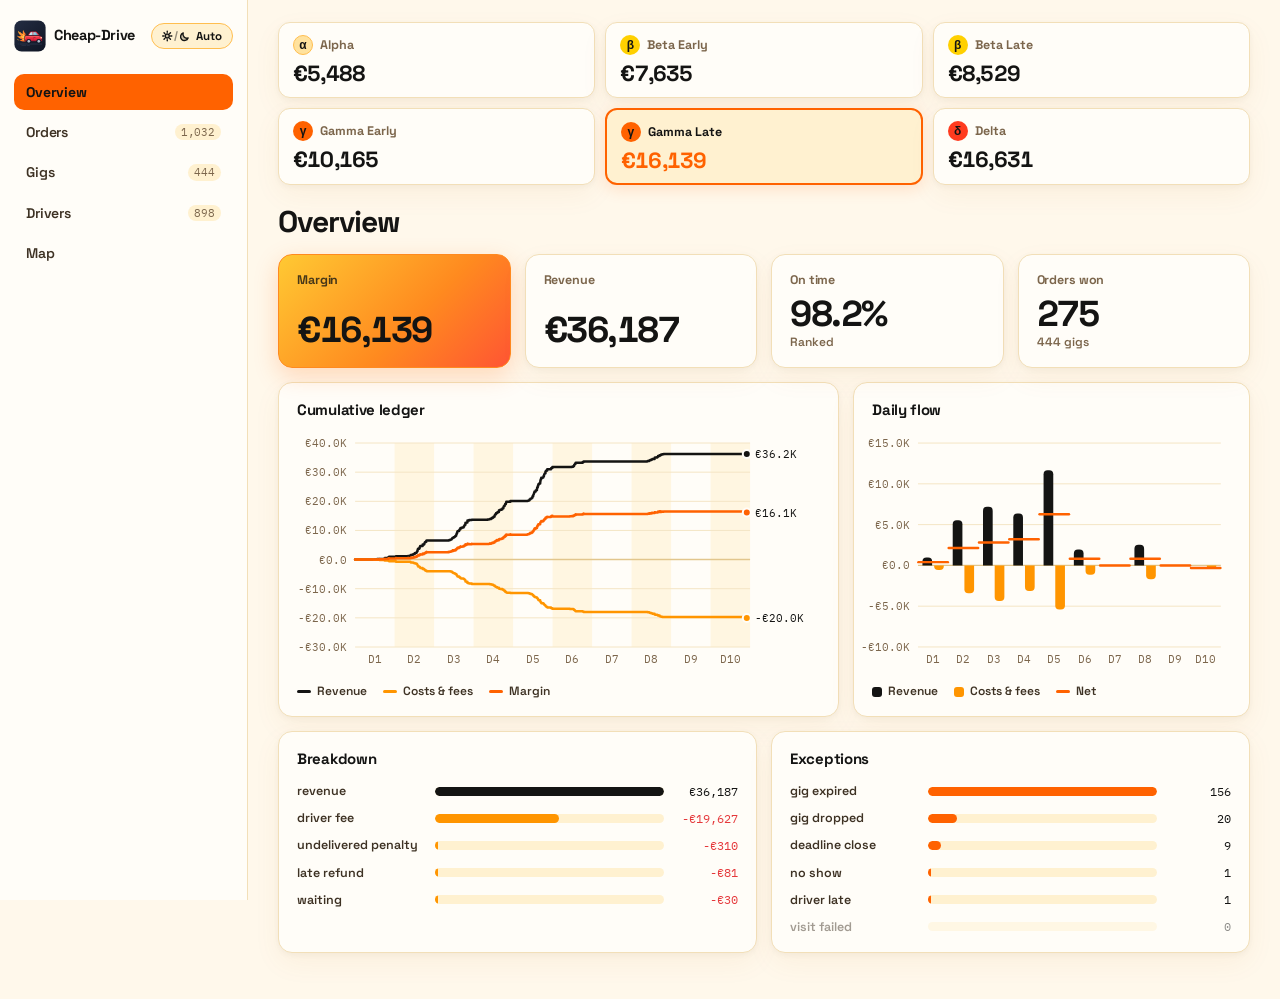
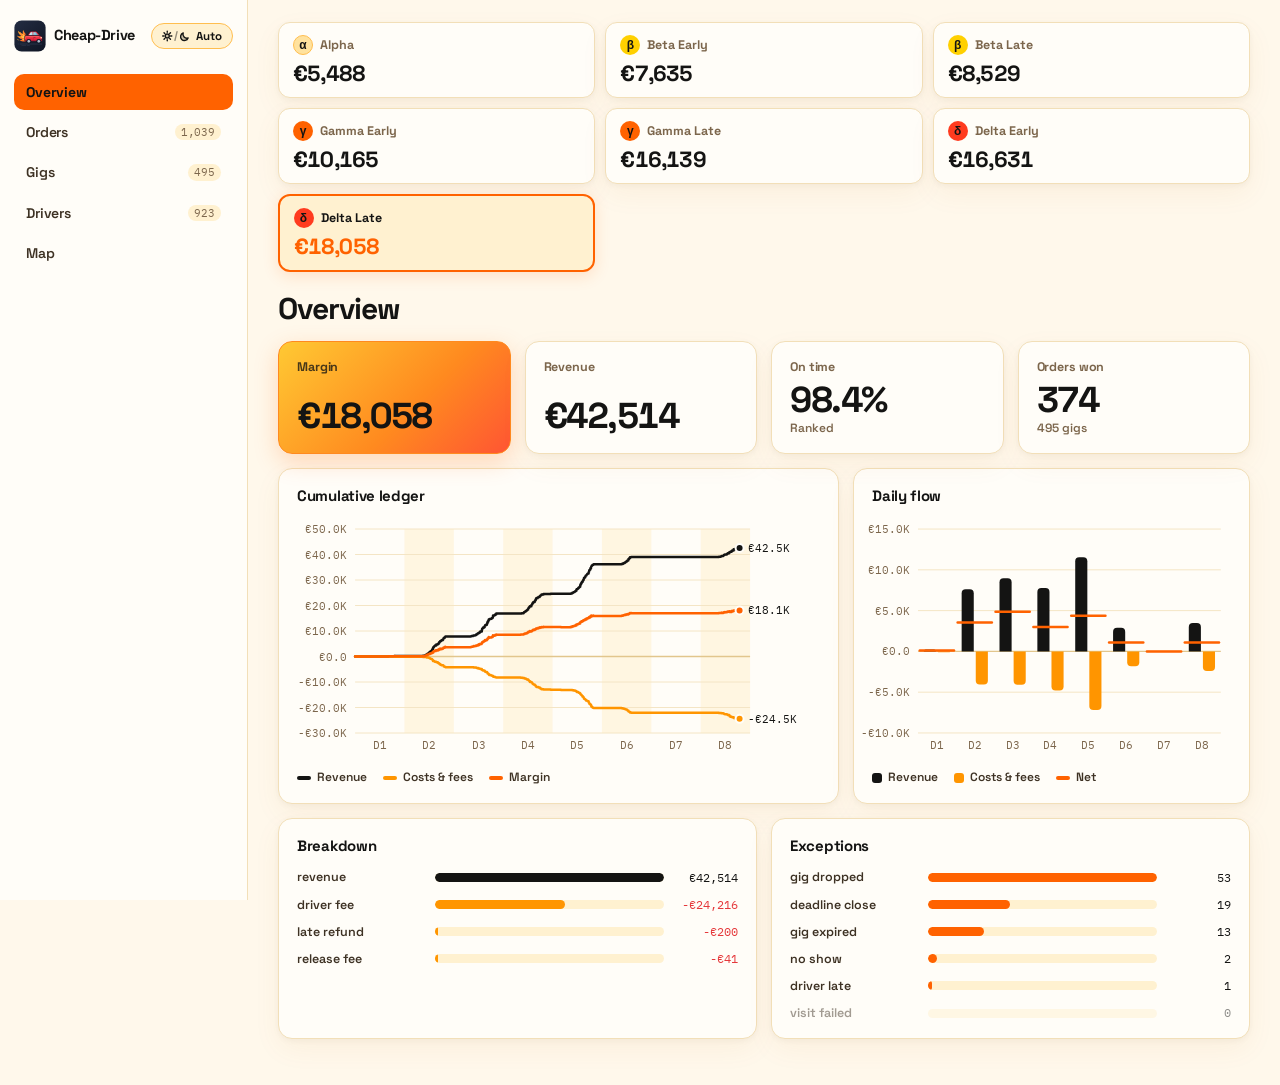
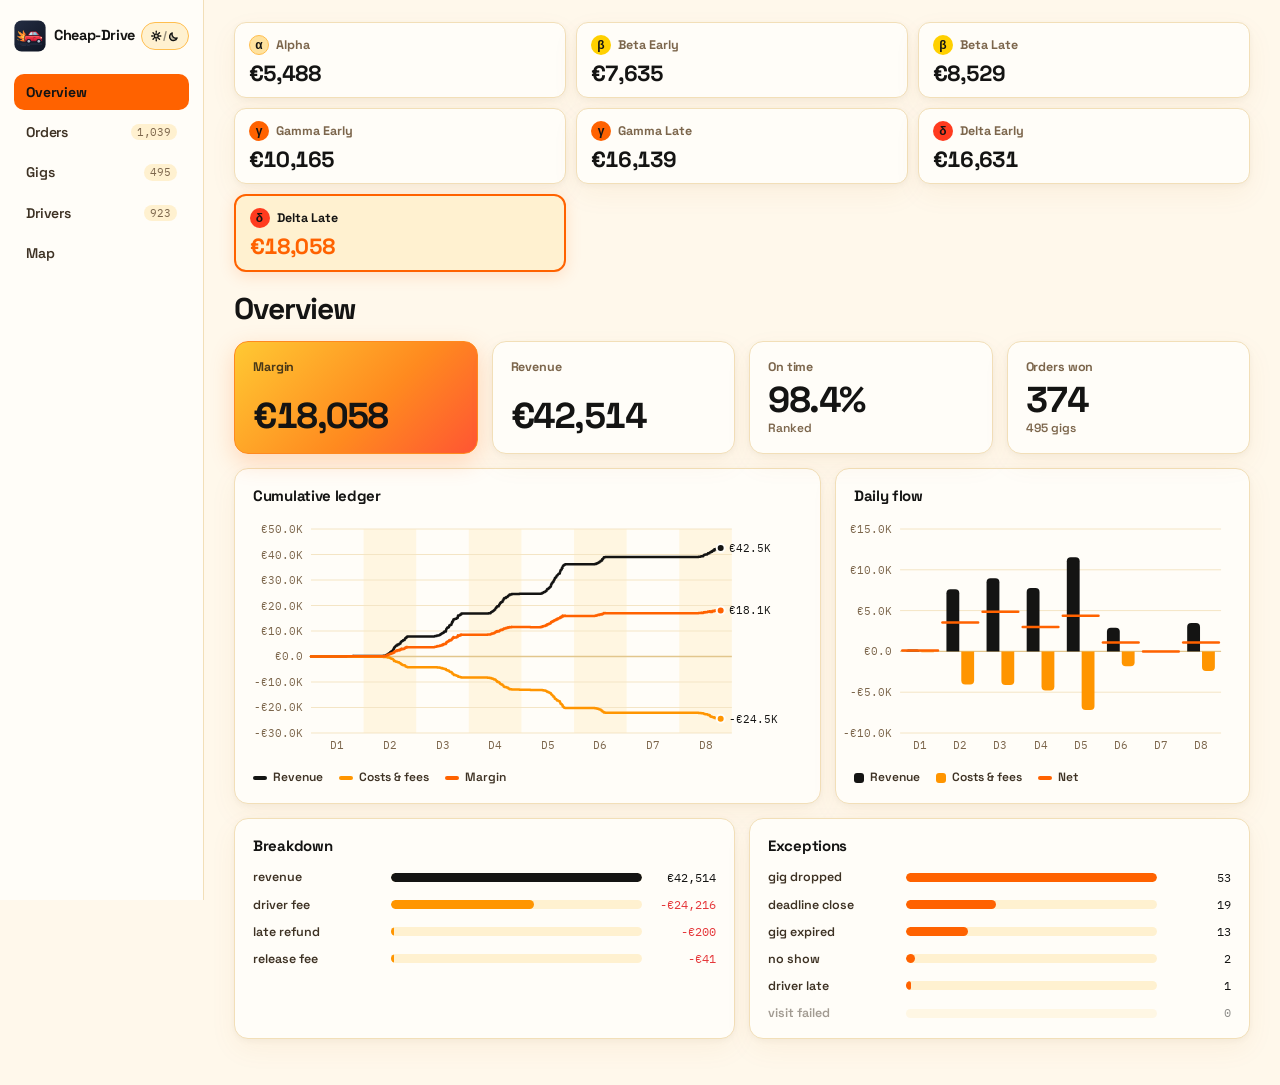
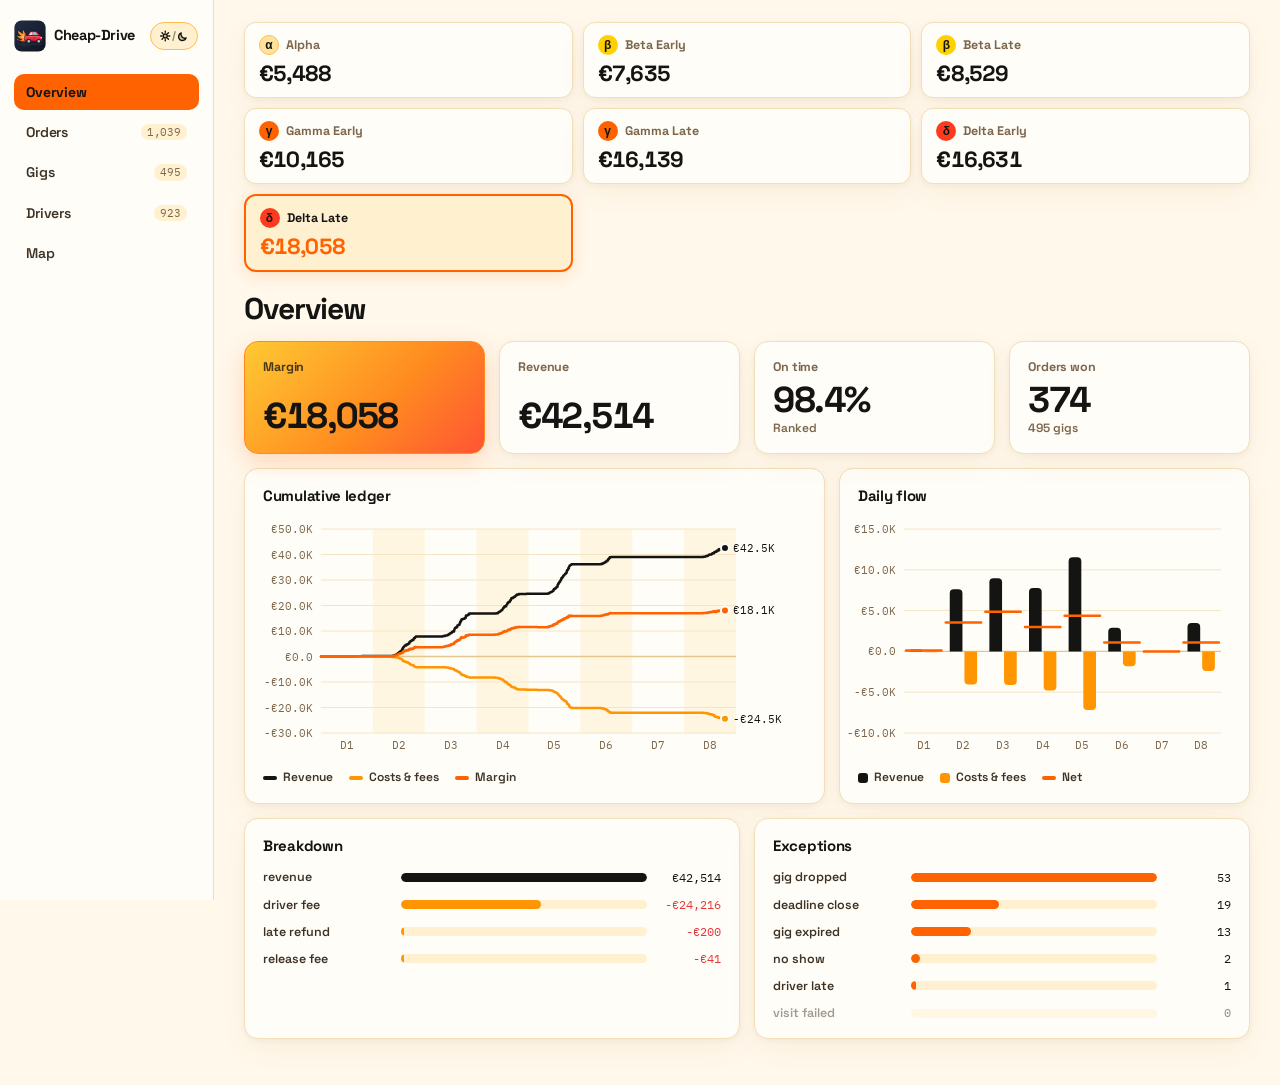
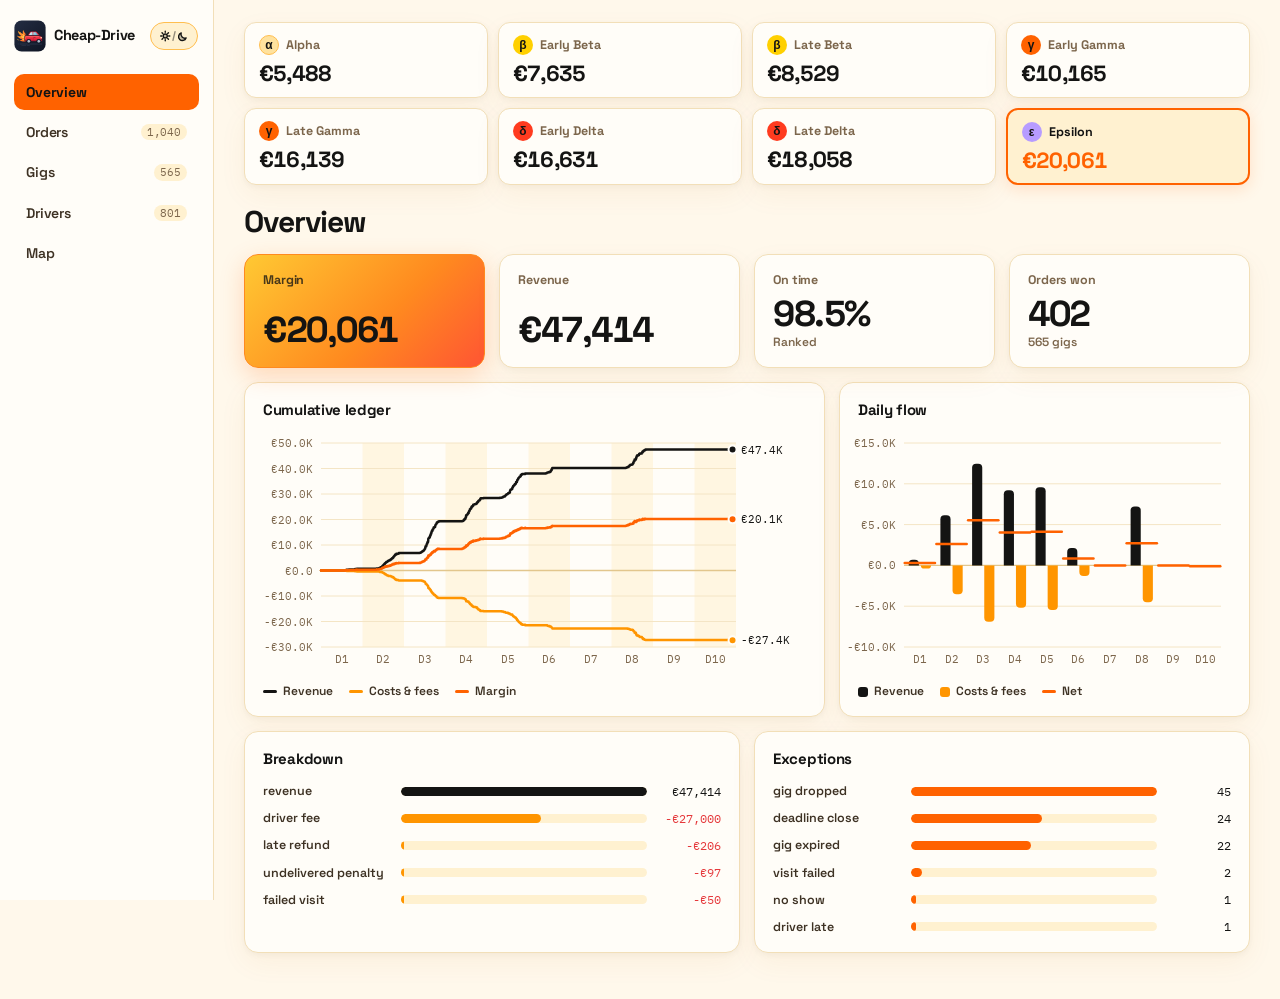
